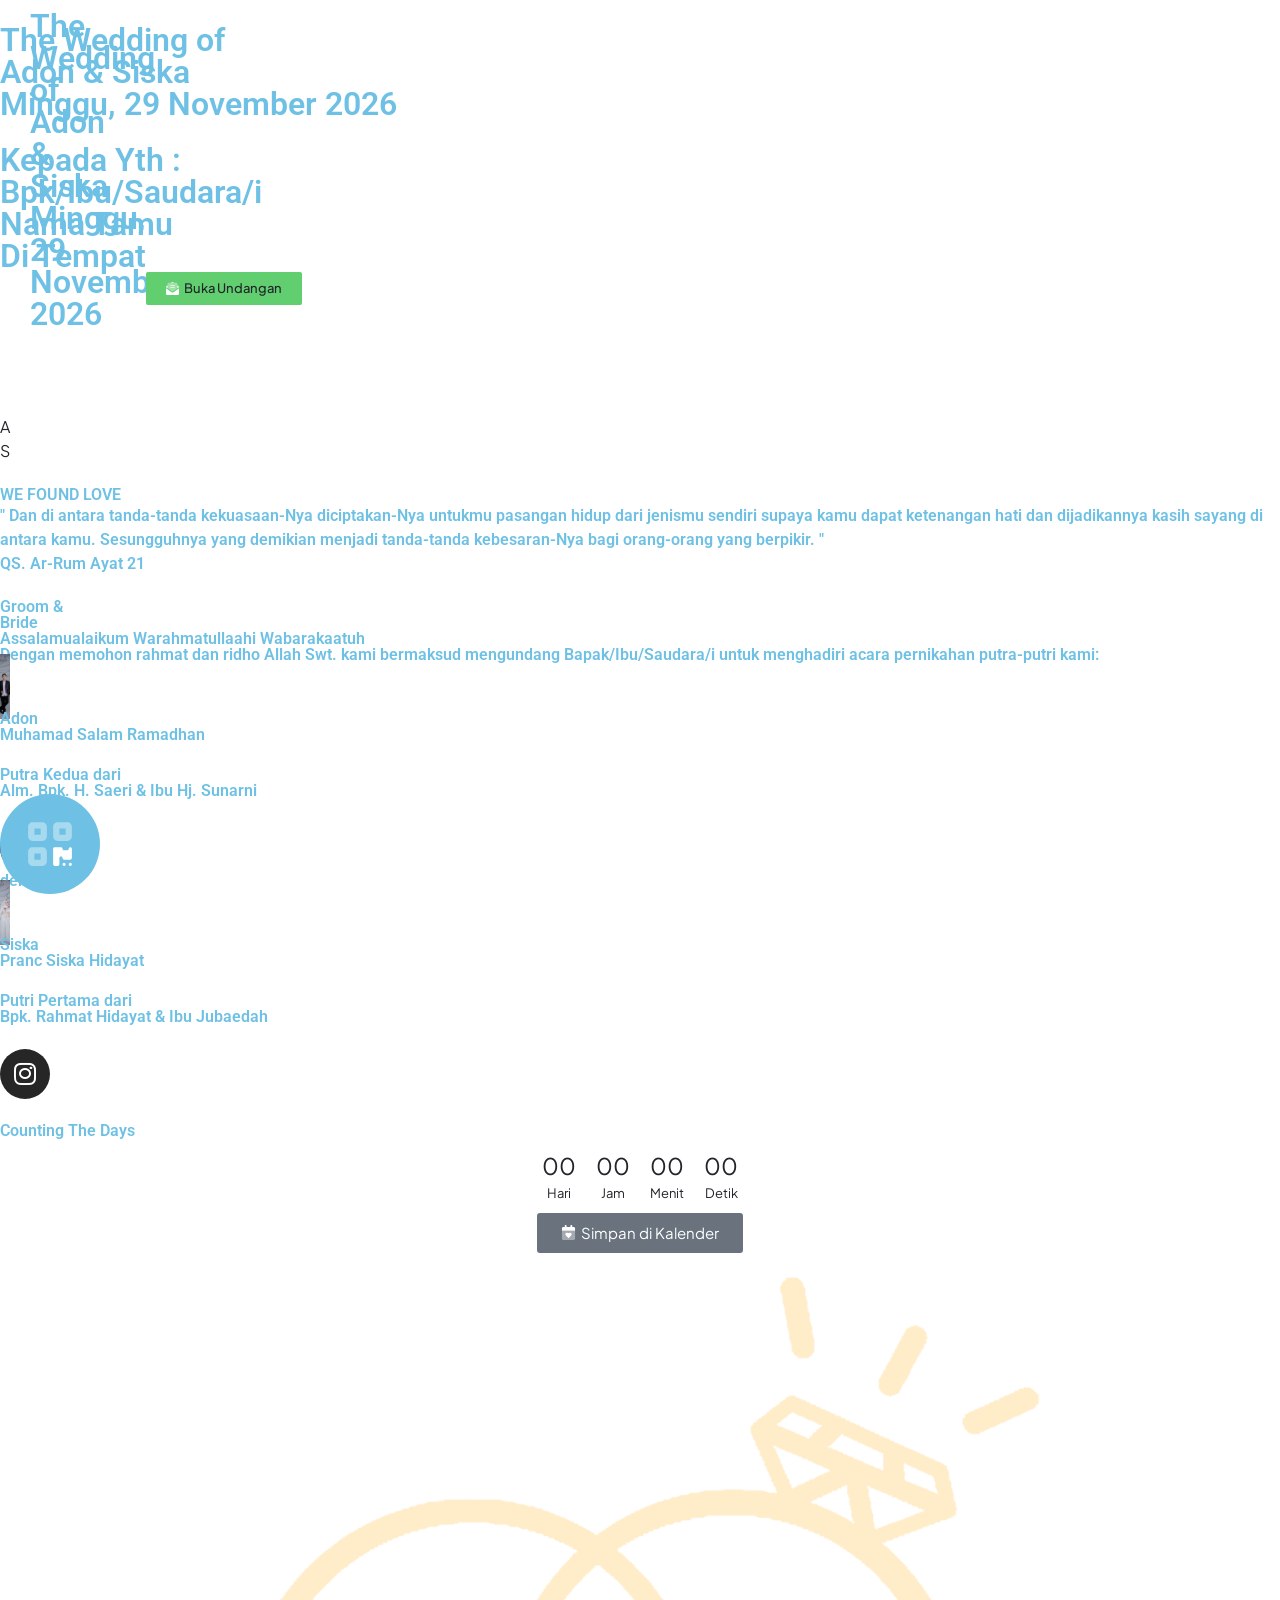
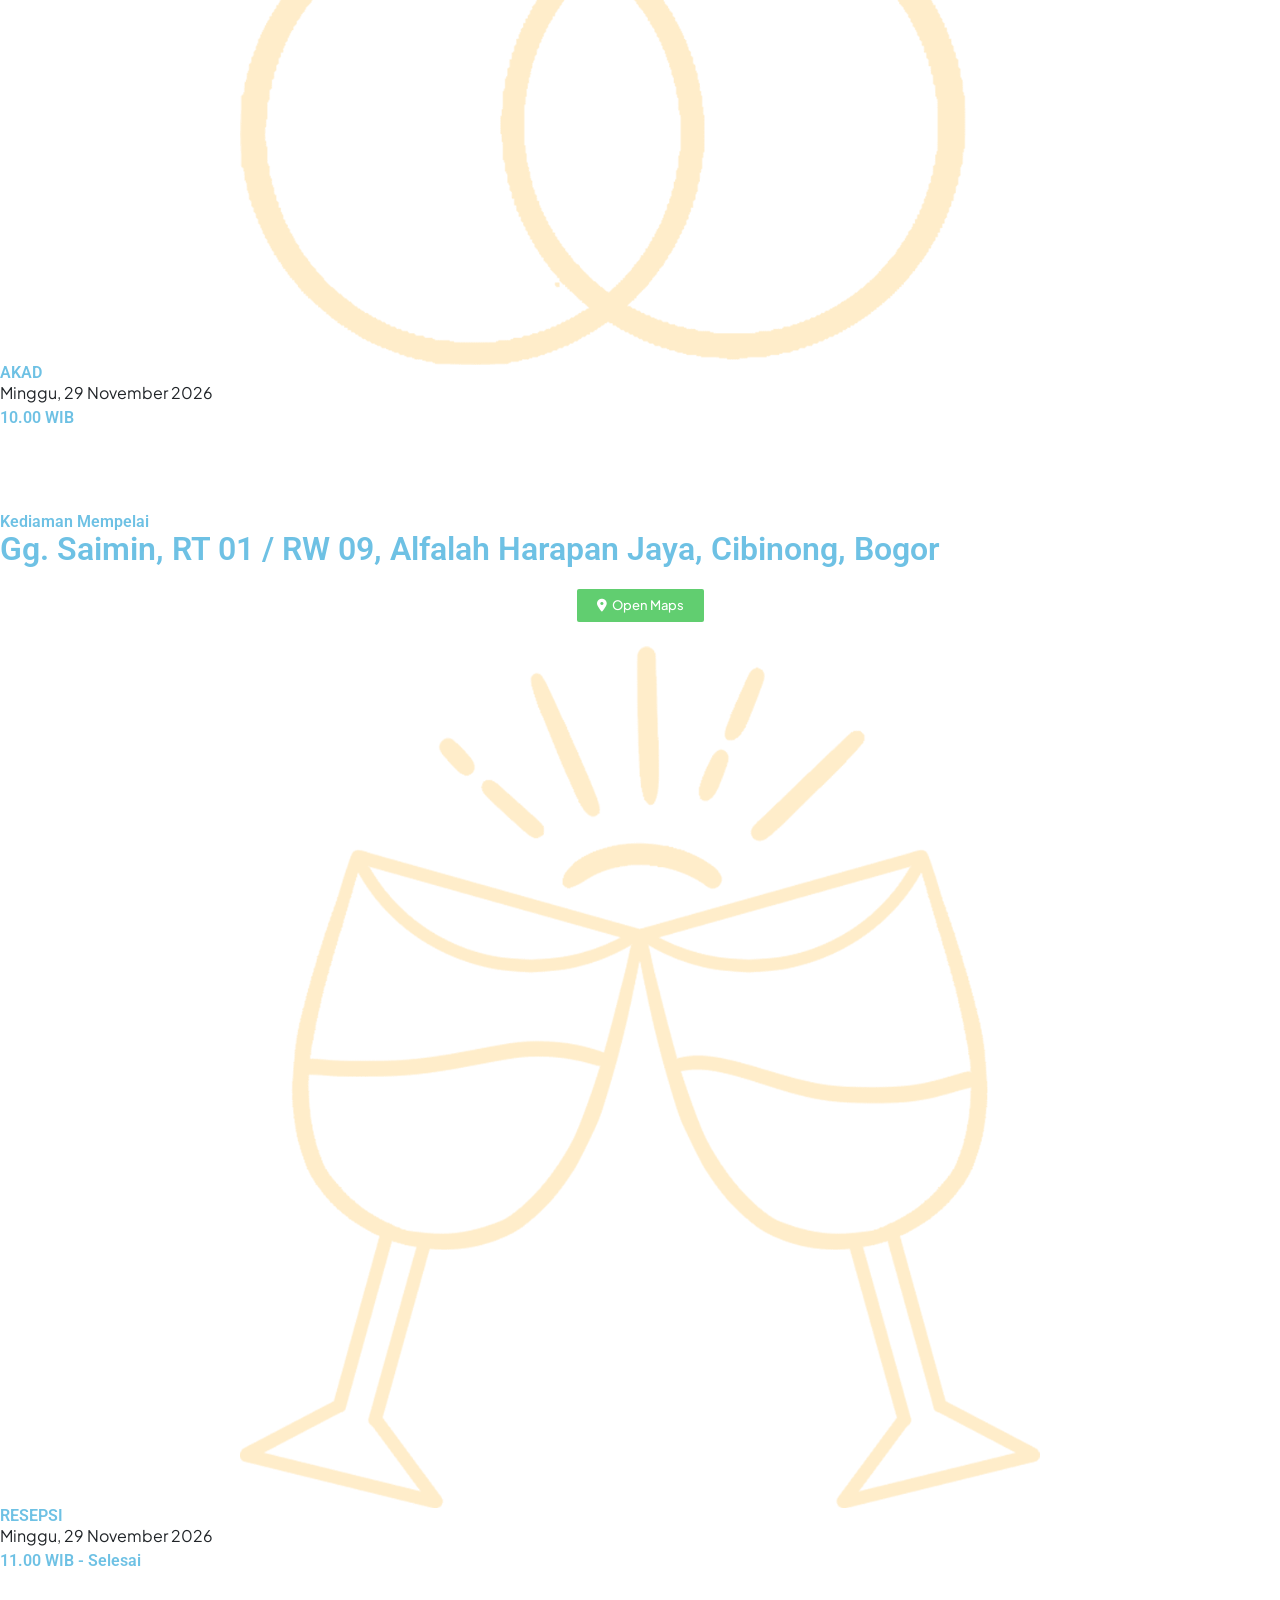
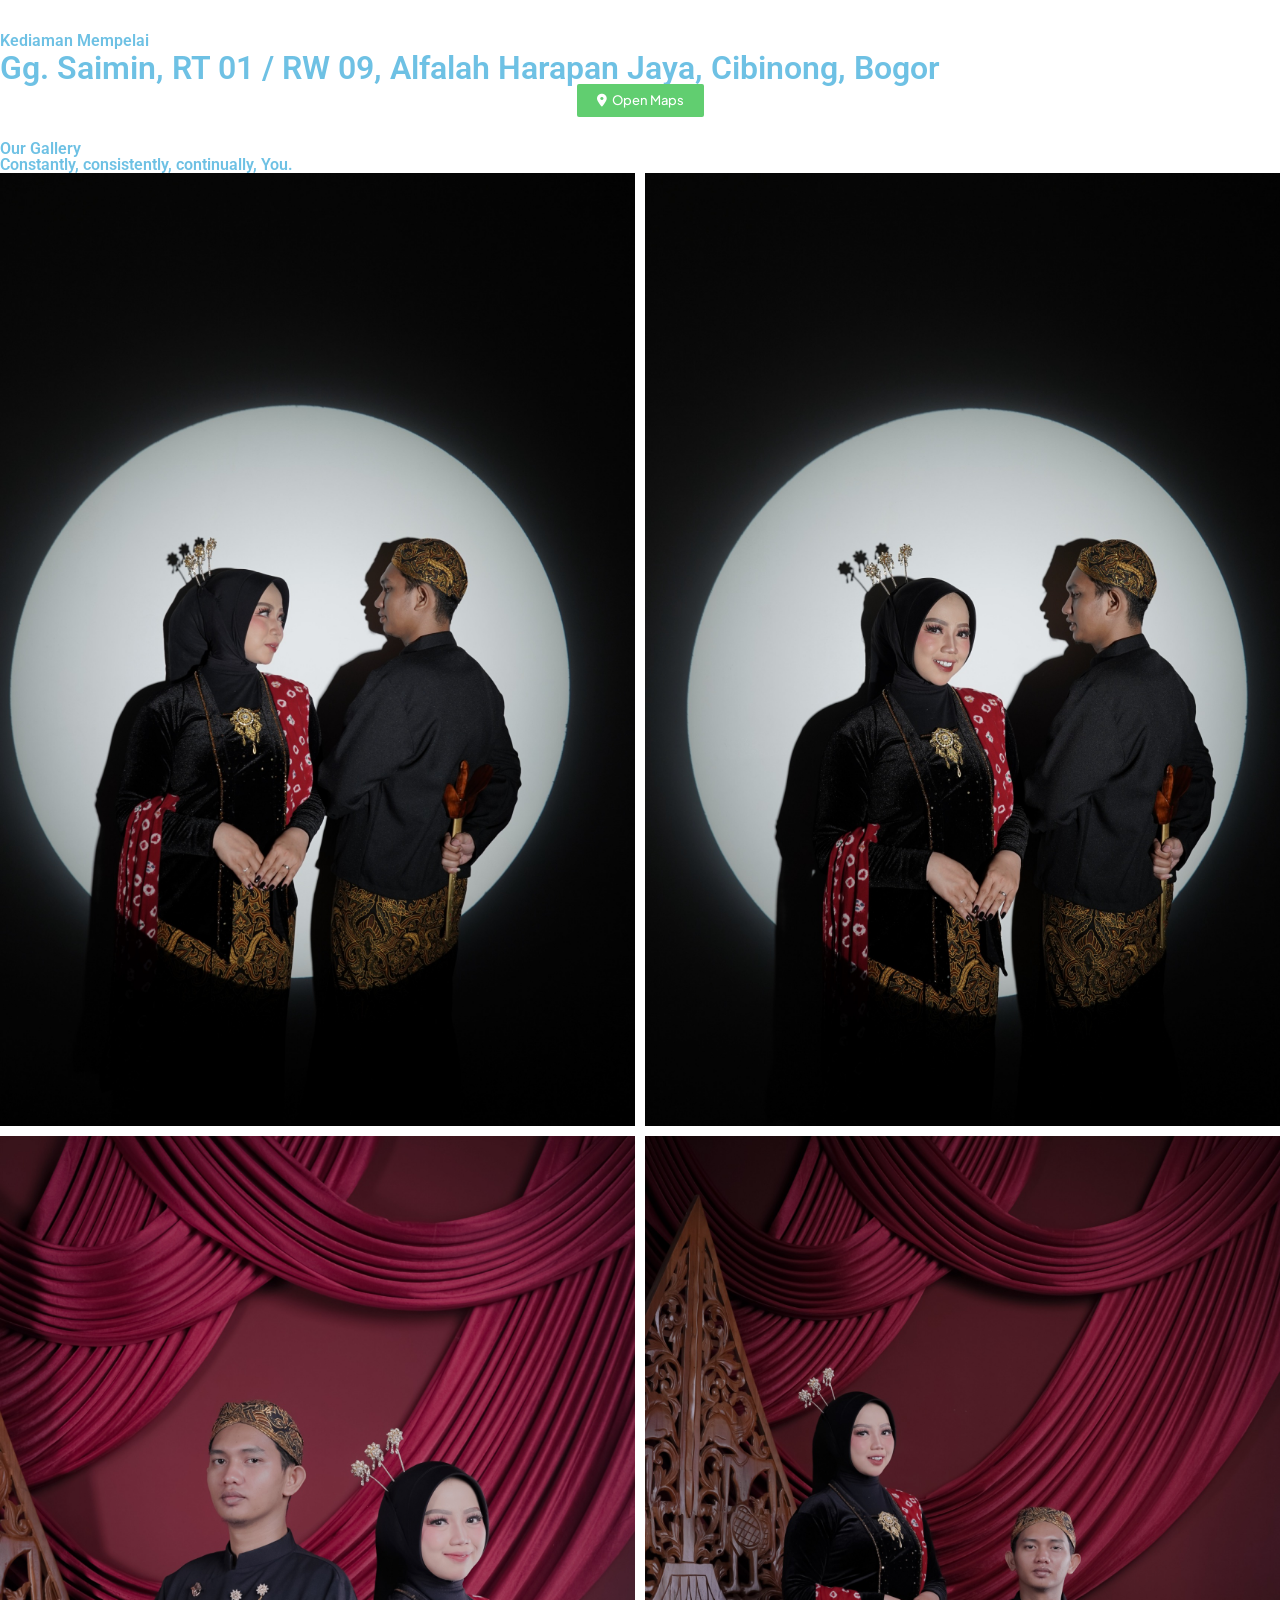
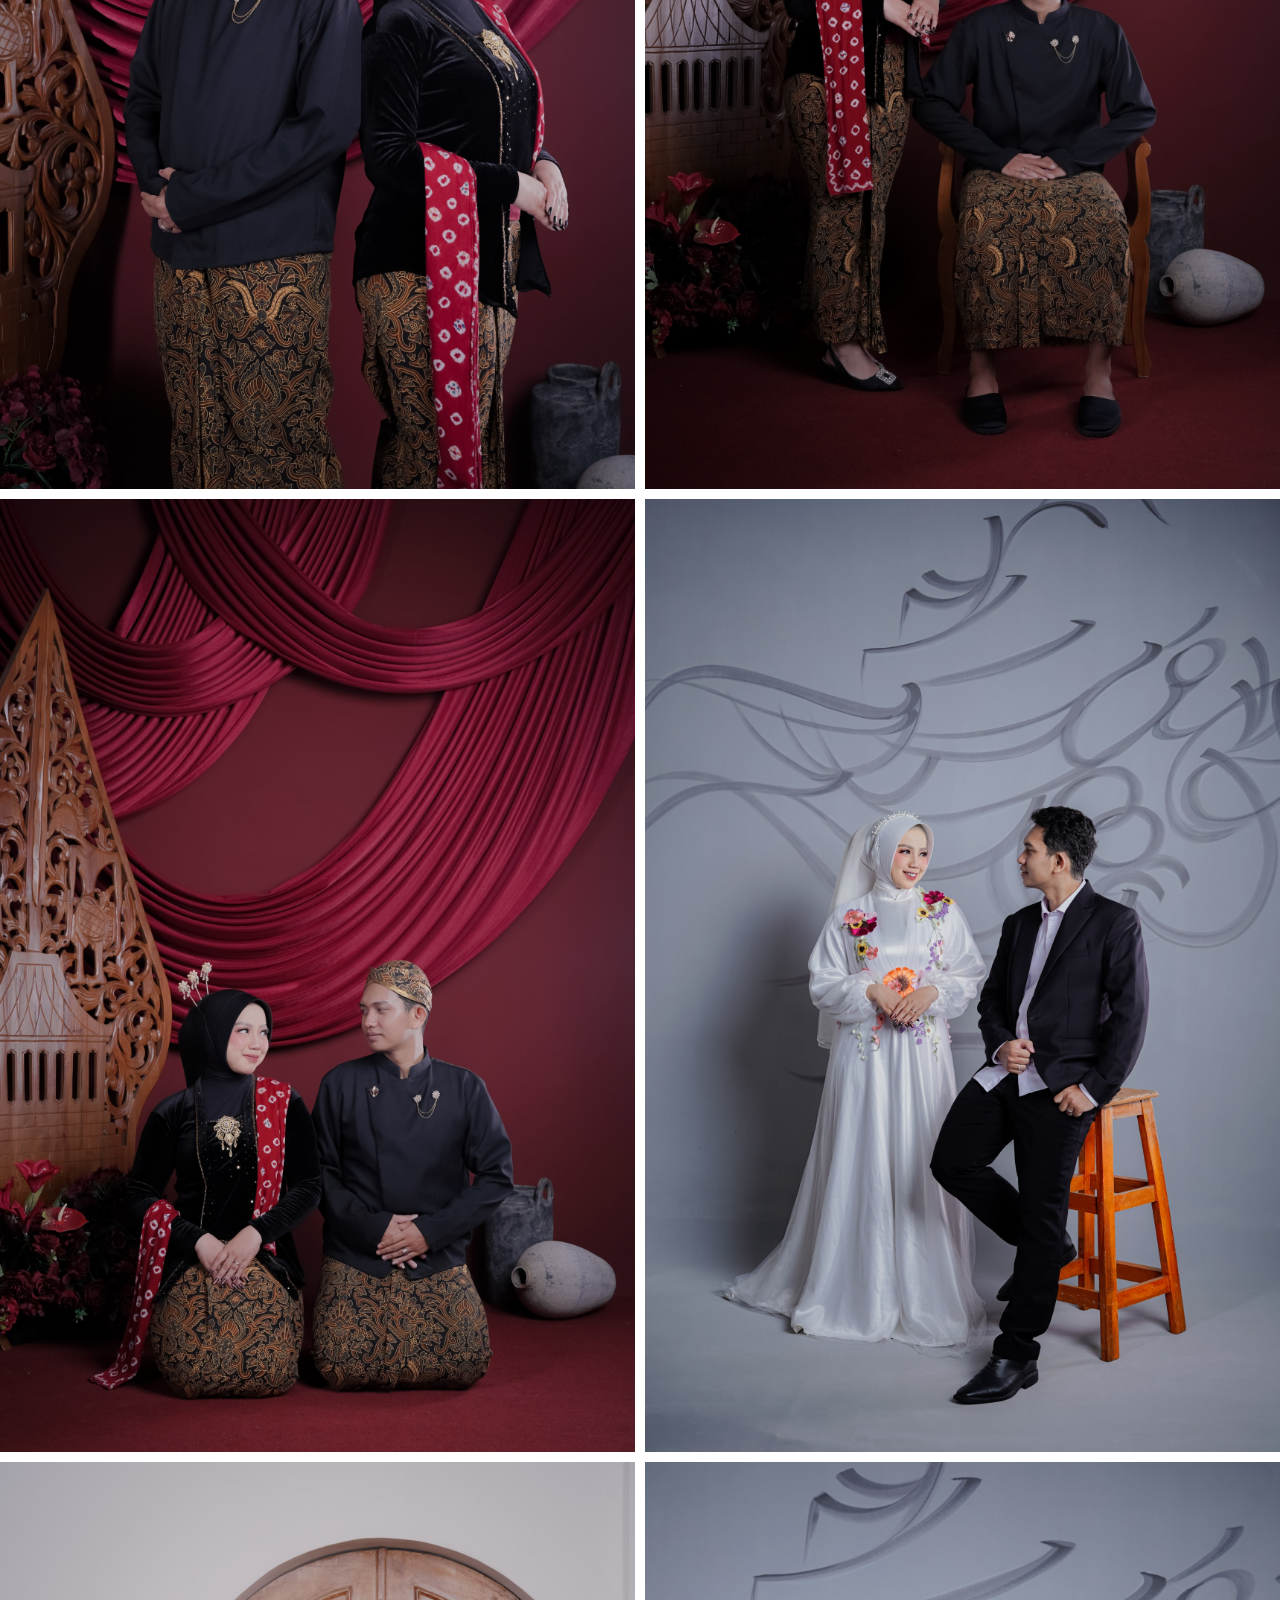
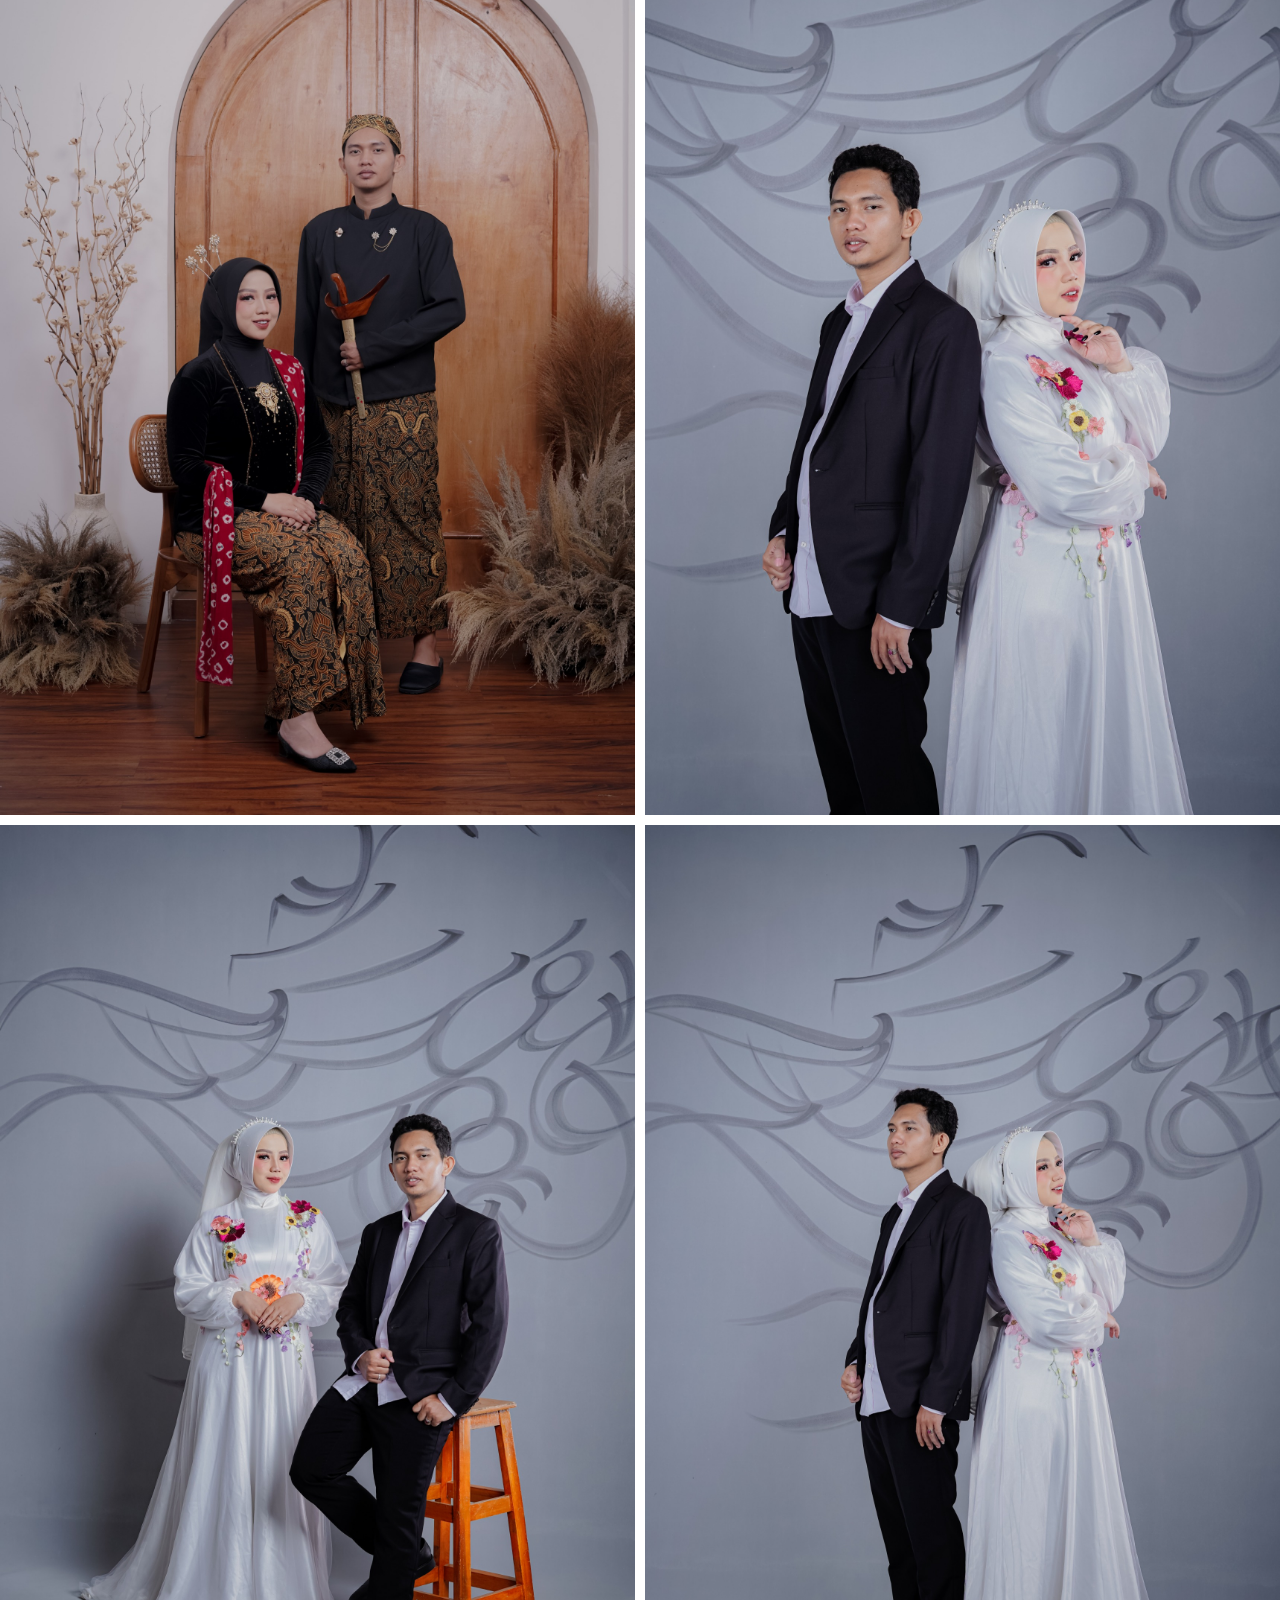
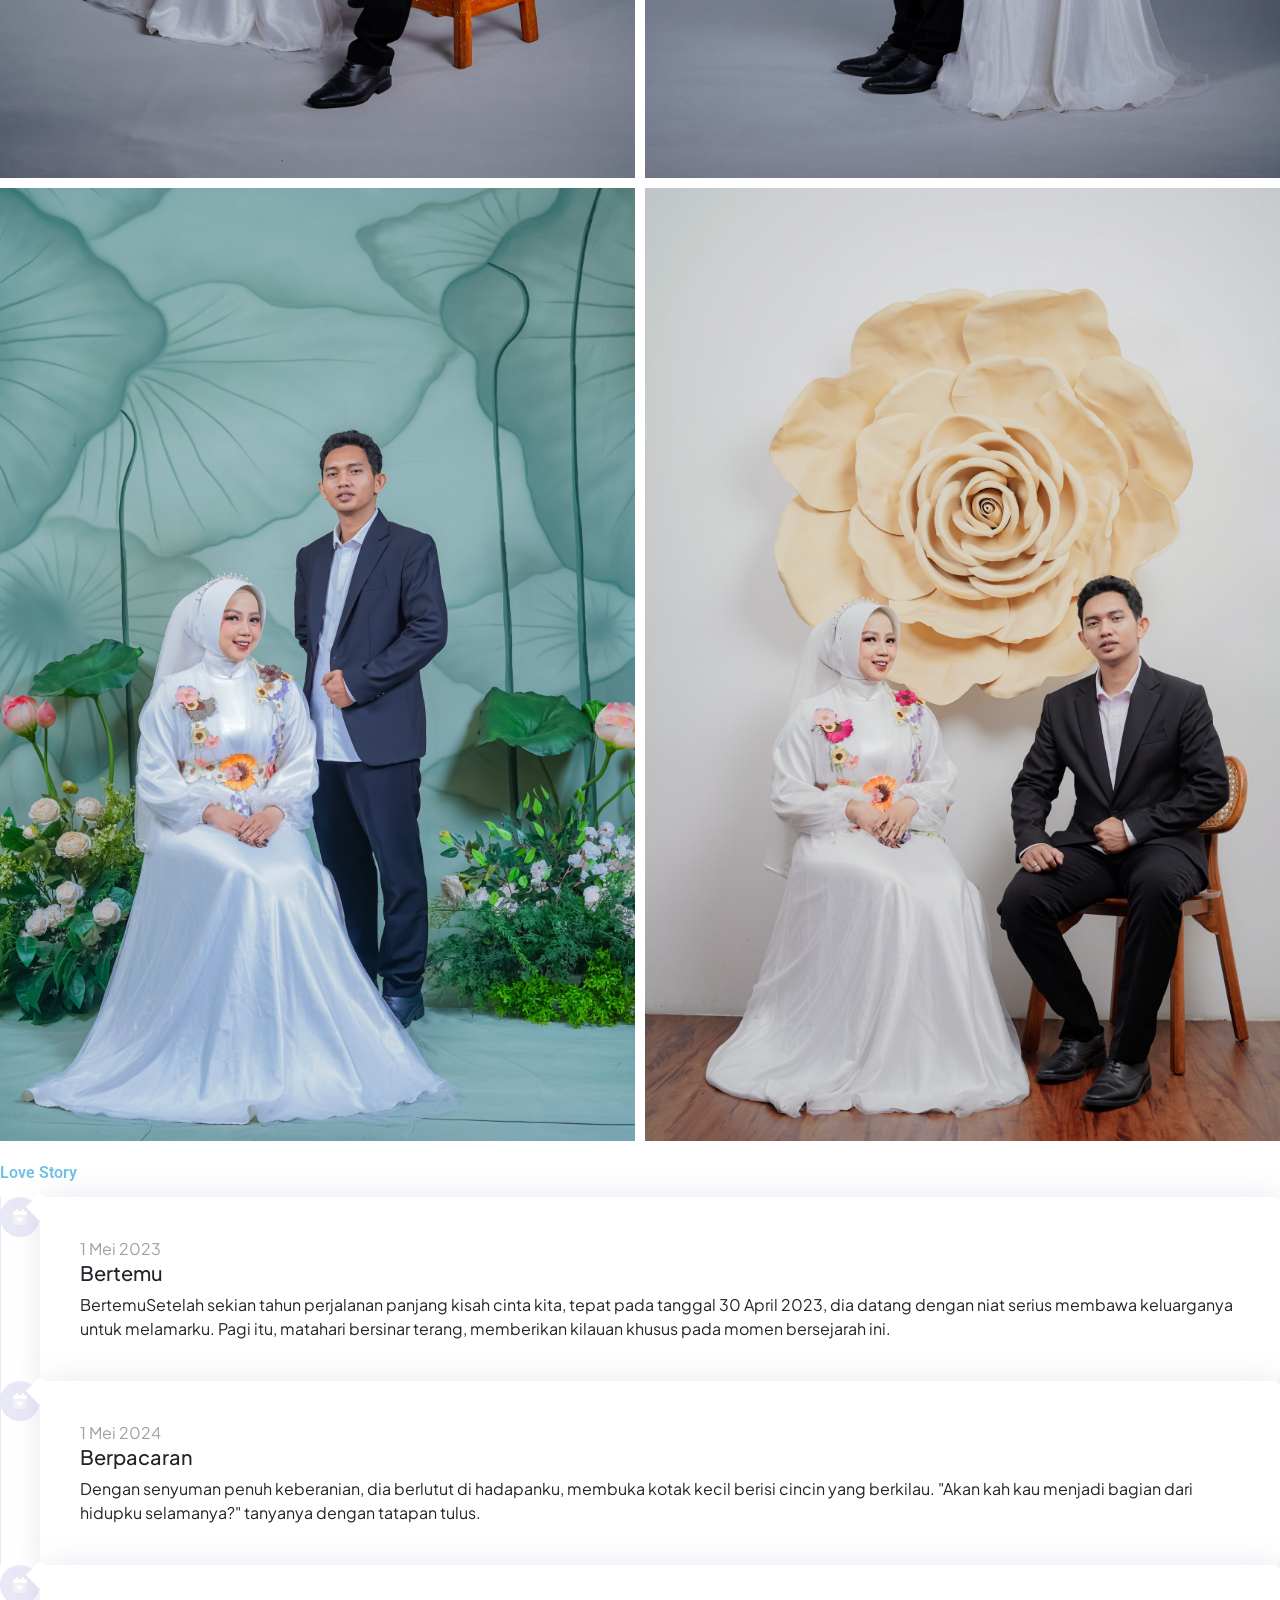
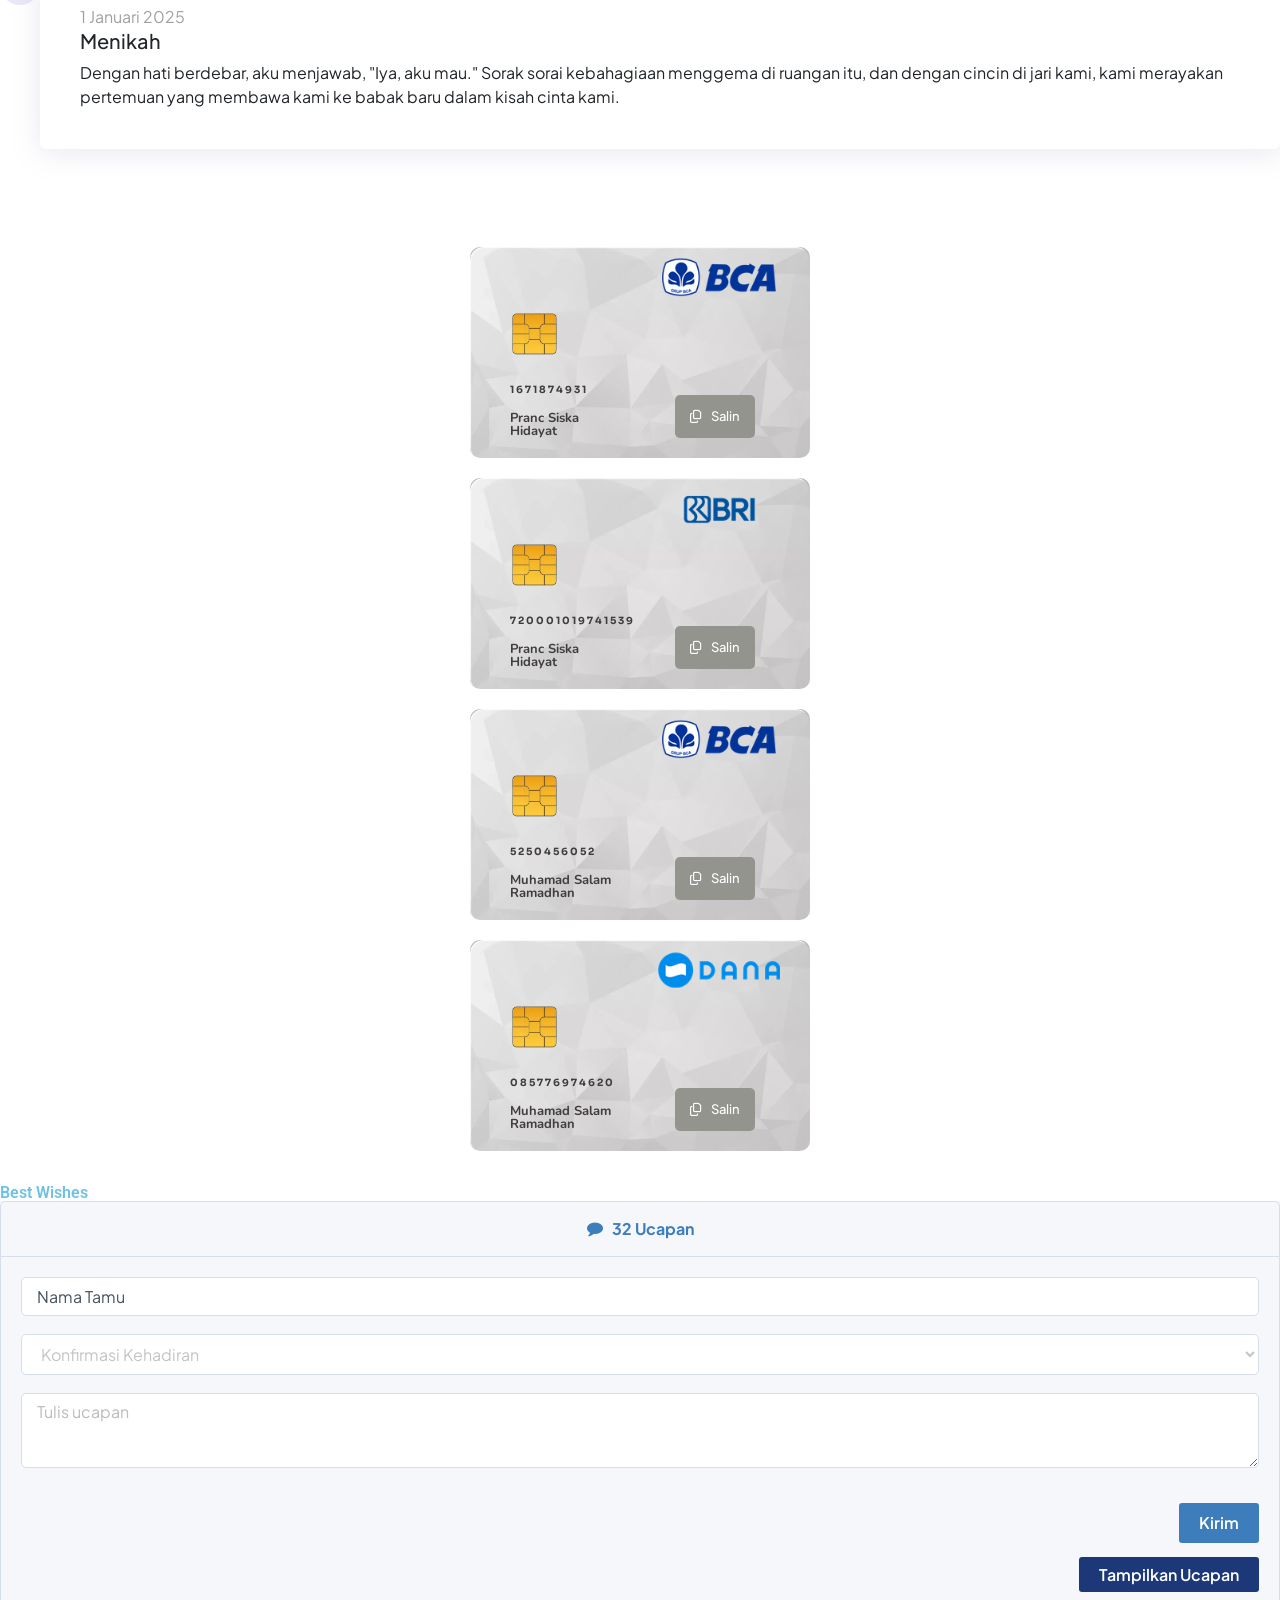
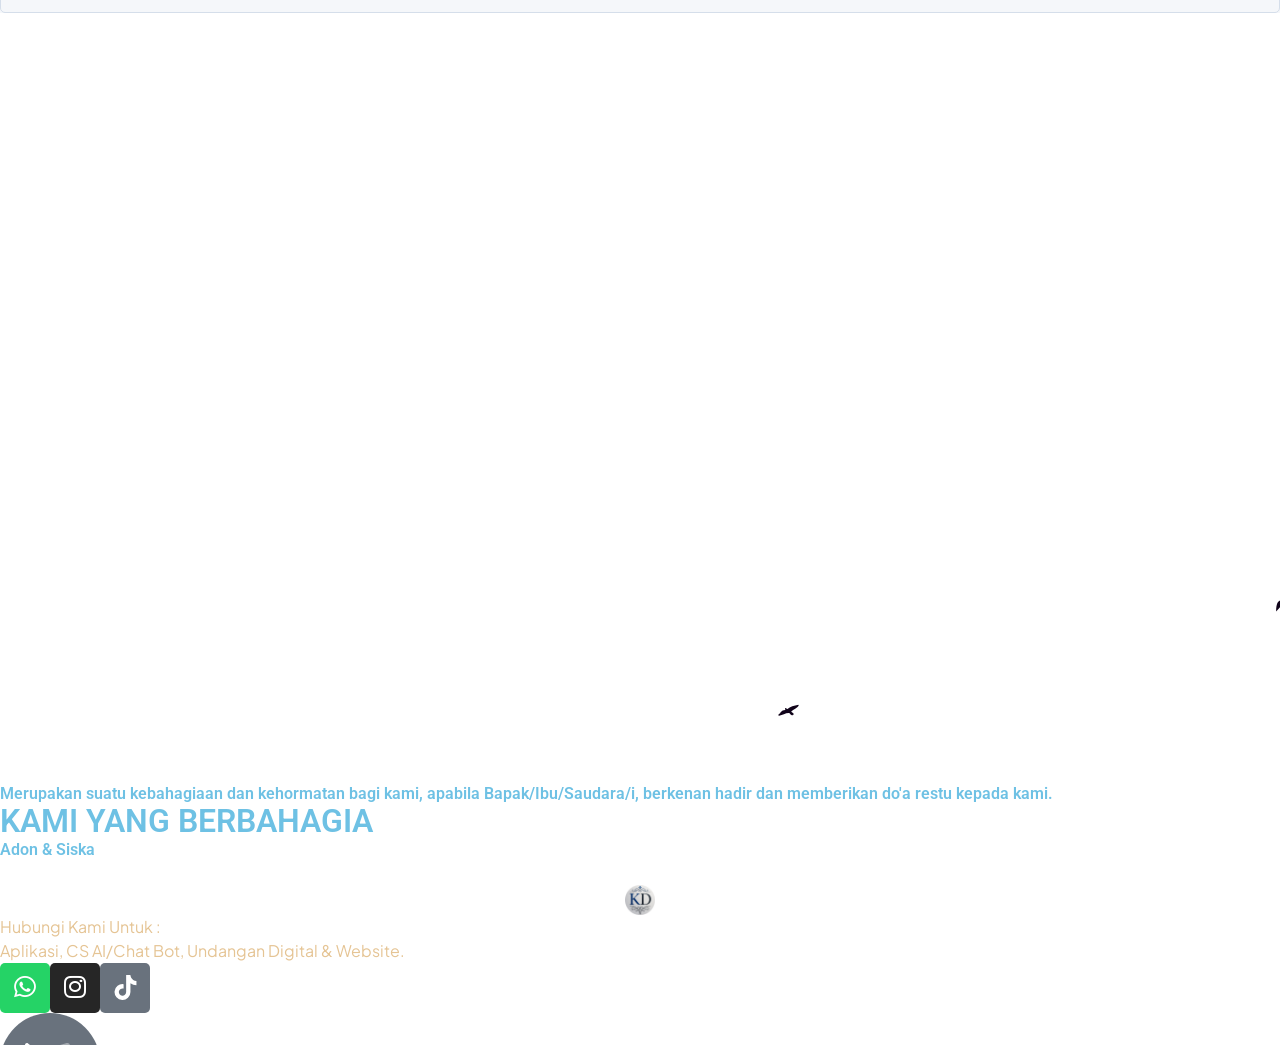
==== index.html @ 12750a4a "perf: haluskan animasi pembuka cover dan tingkatkan ketajaman motion video" ====
<!DOCTYPE html>
<html lang="id" prefix="og: https://ogp.me/ns#">
<head>
	<meta charset="UTF-8">
		<link rel="icon" type="image/x-icon" href="KirimDigi.ico">
<link rel="shortcut icon" href="KirimDigi.ico">

<!-- Optimasi Mesin Pencari oleh Rank Math - https://rankmath.com/ -->
<title>The Wedding Of Adon 🤍 Siska</title>
<meta name="description" content="Hadiri acara pernikahan Adon 🤍 Siska pada hari Minggu, 29 November 2026 Ya!">
<meta name="robots" content="nofollow, noindex">
<meta property="og:locale" content="id_ID">
<meta property="og:type" content="article">
<meta property="og:title" content="The Wedding Of Adon 🤍 Siska">
<meta property="og:description" content="Hadiri acara pernikahan Adon 🤍 Siska pada hari Minggu, 29 November 2026 Ya!">
<meta property="og:url" content="https://kirimdigi.github.io/Adon-Siska/">
<meta property="og:site_name" content="KirimDigi - Digital Wedding Invitation">
<meta property="article:section" content="Undangan Pernikahan">
<meta property="og:updated_time" content="2025-12-04T10:17:00+07:00">
<meta property="og:image" content="https://i.pinimg.com/736x/a1/c7/7c/a1c77c9556b5613bc1171e45d4b8ba69.jpg">
<meta property="og:image:secure_url" content="https://i.pinimg.com/736x/a1/c7/7c/a1c77c9556b5613bc1171e45d4b8ba69.jpg">
<meta property="og:image:width" content="736">
<meta property="og:image:height" content="1104">
<meta property="og:image:alt" content="Adon 🤍 Siska">
<meta property="og:image:type" content="image/jpeg">
<meta property="article:published_time" content="2024-08-21T19:35:51+07:00">
<meta property="article:modified_time" content="2025-12-04T10:17:00+07:00">
<meta name="twitter:card" content="summary_large_image">
<meta name="twitter:title" content="The Wedding Of Adon 🤍 Siska">
<meta name="twitter:description" content="Hadiri acara pernikahan Adon 🤍 Siska pada hari Minggu, 29 November 2026 Ya!">
<meta name="twitter:image" content="https://i.pinimg.com/736x/a1/c7/7c/a1c77c9556b5613bc1171e45d4b8ba69.jpg">
<meta name="twitter:label1" content="Ditulis oleh">
<meta name="twitter:data1" content="KirimDigi">
<meta name="twitter:label2" content="Waktunya membaca">
<meta name="twitter:data2" content="Kurang dari semenit">
<script type="application/ld+json" class="rank-math-schema">{"@context":"https://schema.org","@graph":[{"@type":["Person","Organization"],"@id":"https://kirimdigi.github.io/Adon-Siska/#person","name":"KirimDigi"},{"@type":"WebSite","@id":"https://kirimdigi.github.io/Adon-Siska/#website","url":"https://kirimdigi.github.io/Adon-Siska","name":"KirimDigi","publisher":{"@id":"https://kirimdigi.github.io/Adon-Siska/#person"},"inLanguage":"id"},{"@type":"ImageObject","@id":"wp-content/uploads/jet-form-builder/cedebb6e872f539bef8c3f919874e9d7/2024/08/SAVE-THE-DATE-2.jpg","url":"wp-content/uploads/jet-form-builder/cedebb6e872f539bef8c3f919874e9d7/2024/08/SAVE-THE-DATE-2.jpg","width":"719","height":"1080","inLanguage":"id"},{"@type":"WebPage","@id":"https://kirimdigi.github.io/Adon-Siska/#webpage","url":"https://kirimdigi.github.io/Adon-Siska/","name":"The Wedding Of Adon &amp; Siska","datePublished":"2024-08-21T19:35:51+07:00","dateModified":"2025-12-04T10:17:00+07:00","isPartOf":{"@id":"https://kirimdigi.github.io/Adon-Siska/#website"},"primaryImageOfPage":{"@id":"wp-content/uploads/jet-form-builder/cedebb6e872f539bef8c3f919874e9d7/2024/08/SAVE-THE-DATE-2.jpg"},"inLanguage":"id"},{"@type":"Person","@id":"https://kirimdigi.github.io/Adon-Siska/author/kekondangan/","name":"kekondangan","url":"https://kirimdigi.github.io/Adon-Siska/author/kekondangan/","image":{"@type":"ImageObject","@id":"https://secure.gravatar.com/avatar/060e39ec4af00465f8073937f959c683679de852fa3f70bc7729038ad7bef04e?s=96&amp;d=mm&amp;r=g","url":"https://secure.gravatar.com/avatar/060e39ec4af00465f8073937f959c683679de852fa3f70bc7729038ad7bef04e?s=96&amp;d=mm&amp;r=g","caption":"kekondangan","inLanguage":"id"},"sameAs":[]},{"@type":"BlogPosting","headline":"The Wedding Of Adon &amp; Siska","datePublished":"2024-08-21T19:35:51+07:00","dateModified":"2025-12-04T10:17:00+07:00","articleSection":"Undangan Pernikahan","author":{"@id":"https://kirimdigi.github.io/Adon-Siska/author/kekondangan/","name":"kekondangan"},"publisher":{"@id":"https://kirimdigi.github.io/Adon-Siska/#person"},"description":"Nama Tamu, hadiri acara pernikahan Adon &amp; Siska pada hari Minggu, 29 November 2026 Ya!","name":"The Wedding Of Adon &amp; Siska","@id":"https://kirimdigi.github.io/Adon-Siska/#richSnippet","isPartOf":{"@id":"https://kirimdigi.github.io/Adon-Siska/#webpage"},"image":{"@id":"wp-content/uploads/jet-form-builder/cedebb6e872f539bef8c3f919874e9d7/2024/08/SAVE-THE-DATE-2.jpg"},"inLanguage":"id","mainEntityOfPage":{"@id":"https://kirimdigi.github.io/Adon-Siska/#webpage"}}]}</script>
<!-- /Plugin WordPress Rank Math SEO -->

<link rel="preload" as="video" type="video/mp4" href="wp-content/uploads/2024/08/FRAGRANCE-BURGUNDY_2.mp4">
<link rel='dns-prefetch' href='//fonts.googleapis.com'>
<link rel='dns-prefetch' href='//unpkg.com'>
<link rel="alternate" title="oEmbed (JSON)" type="application/json+oembed" href="wp-json/oembed/1.0/embed?url=https%3A%2F%2Fkirimdigi.github.io%2FAdon-Siska%2F">
<link rel="alternate" title="oEmbed (XML)" type="text/xml+oembed" href="wp-json/oembed/1.0/embed-1?url=https%3A%2F%2Fkirimdigi.github.io%2FAdon-Siska%2F&#038;format=xml">
<style id="wp-img-auto-sizes-contain-inline-css">
img:is([sizes=auto i],[sizes^="auto," i]){contain-intrinsic-size:3000px 1500px}
/*# sourceURL=wp-img-auto-sizes-contain-inline-css */
</style>
<style id="wp-emoji-styles-inline-css">

	img.wp-smiley, img.emoji {
		display: inline !important;
		border: none !important;
		box-shadow: none !important;
		height: 1em !important;
		width: 1em !important;
		margin: 0 0.07em !important;
		vertical-align: -0.1em !important;
		background: none !important;
		padding: 0 !important;
	}
/*# sourceURL=wp-emoji-styles-inline-css */
</style>
<style id="wp-block-styles-placeholder-inline-css">
:root { --wp-internal-comment: "Placeholder for wp_hoist_late_printed_styles() to replace with the block styles printed at wp_footer." }
/*# sourceURL=wp-block-styles-placeholder-inline-css */
</style>
<link rel='stylesheet' id='jet-engine-frontend-css' href='wp-content/plugins/jet-engine/assets/css/frontend.css?ver=3.8.15.4' media='all'>
<style id="wp-global-styles-placeholder-inline-css">
:root { --wp-internal-comment: "Placeholder for wp_hoist_late_printed_styles() to replace with the global-styles printed at wp_footer." }
/*# sourceURL=wp-global-styles-placeholder-inline-css */
</style>
<link rel='stylesheet' id='wds-elementor-css' href='wp-content/plugins/weddingsaas-pro/assets/css/wds-elementor.css?ver=2.10.5' media='all'>
<link rel='stylesheet' id='saic_style-css' href='wp-content/plugins/weddingsaas-pro/assets/plugins/custom/commentpress/saic_style.css?ver=2.10.5' media='screen'>
<link rel='stylesheet' id='hello-elementor-css' href='wp-content/themes/hello-elementor/assets/css/reset.css?ver=3.4.9' media='all'>
<link rel='stylesheet' id='hello-elementor-theme-style-css' href='wp-content/themes/hello-elementor/assets/css/theme.css?ver=3.4.9' media='all'>
<link rel='stylesheet' id='hello-elementor-header-footer-css' href='wp-content/themes/hello-elementor/assets/css/header-footer.css?ver=3.4.9' media='all'>
<link rel='stylesheet' id='elementor-frontend-css' href='wp-content/plugins/elementor/assets/css/frontend.min.css?ver=4.3.2' media='all'>
<style id="elementor-frontend-inline-css">
@-webkit-keyframes ha_fadeIn{0%{opacity:0}to{opacity:1}}@keyframes ha_fadeIn{0%{opacity:0}to{opacity:1}}@-webkit-keyframes ha_zoomIn{0%{opacity:0;-webkit-transform:scale3d(.3,.3,.3);transform:scale3d(.3,.3,.3)}50%{opacity:1}}@keyframes ha_zoomIn{0%{opacity:0;-webkit-transform:scale3d(.3,.3,.3);transform:scale3d(.3,.3,.3)}50%{opacity:1}}@-webkit-keyframes ha_rollIn{0%{opacity:0;-webkit-transform:translate3d(-100%,0,0) rotate3d(0,0,1,-120deg);transform:translate3d(-100%,0,0) rotate3d(0,0,1,-120deg)}to{opacity:1}}@keyframes ha_rollIn{0%{opacity:0;-webkit-transform:translate3d(-100%,0,0) rotate3d(0,0,1,-120deg);transform:translate3d(-100%,0,0) rotate3d(0,0,1,-120deg)}to{opacity:1}}@-webkit-keyframes ha_bounce{0%,20%,53%,to{-webkit-animation-timing-function:cubic-bezier(.215,.61,.355,1);animation-timing-function:cubic-bezier(.215,.61,.355,1)}40%,43%{-webkit-transform:translate3d(0,-30px,0) scaleY(1.1);transform:translate3d(0,-30px,0) scaleY(1.1);-webkit-animation-timing-function:cubic-bezier(.755,.05,.855,.06);animation-timing-function:cubic-bezier(.755,.05,.855,.06)}70%{-webkit-transform:translate3d(0,-15px,0) scaleY(1.05);transform:translate3d(0,-15px,0) scaleY(1.05);-webkit-animation-timing-function:cubic-bezier(.755,.05,.855,.06);animation-timing-function:cubic-bezier(.755,.05,.855,.06)}80%{-webkit-transition-timing-function:cubic-bezier(.215,.61,.355,1);transition-timing-function:cubic-bezier(.215,.61,.355,1);-webkit-transform:translate3d(0,0,0) scaleY(.95);transform:translate3d(0,0,0) scaleY(.95)}90%{-webkit-transform:translate3d(0,-4px,0) scaleY(1.02);transform:translate3d(0,-4px,0) scaleY(1.02)}}@keyframes ha_bounce{0%,20%,53%,to{-webkit-animation-timing-function:cubic-bezier(.215,.61,.355,1);animation-timing-function:cubic-bezier(.215,.61,.355,1)}40%,43%{-webkit-transform:translate3d(0,-30px,0) scaleY(1.1);transform:translate3d(0,-30px,0) scaleY(1.1);-webkit-animation-timing-function:cubic-bezier(.755,.05,.855,.06);animation-timing-function:cubic-bezier(.755,.05,.855,.06)}70%{-webkit-transform:translate3d(0,-15px,0) scaleY(1.05);transform:translate3d(0,-15px,0) scaleY(1.05);-webkit-animation-timing-function:cubic-bezier(.755,.05,.855,.06);animation-timing-function:cubic-bezier(.755,.05,.855,.06)}80%{-webkit-transition-timing-function:cubic-bezier(.215,.61,.355,1);transition-timing-function:cubic-bezier(.215,.61,.355,1);-webkit-transform:translate3d(0,0,0) scaleY(.95);transform:translate3d(0,0,0) scaleY(.95)}90%{-webkit-transform:translate3d(0,-4px,0) scaleY(1.02);transform:translate3d(0,-4px,0) scaleY(1.02)}}@-webkit-keyframes ha_bounceIn{0%,20%,40%,60%,80%,to{-webkit-animation-timing-function:cubic-bezier(.215,.61,.355,1);animation-timing-function:cubic-bezier(.215,.61,.355,1)}0%{opacity:0;-webkit-transform:scale3d(.3,.3,.3);transform:scale3d(.3,.3,.3)}20%{-webkit-transform:scale3d(1.1,1.1,1.1);transform:scale3d(1.1,1.1,1.1)}40%{-webkit-transform:scale3d(.9,.9,.9);transform:scale3d(.9,.9,.9)}60%{opacity:1;-webkit-transform:scale3d(1.03,1.03,1.03);transform:scale3d(1.03,1.03,1.03)}80%{-webkit-transform:scale3d(.97,.97,.97);transform:scale3d(.97,.97,.97)}to{opacity:1}}@keyframes ha_bounceIn{0%,20%,40%,60%,80%,to{-webkit-animation-timing-function:cubic-bezier(.215,.61,.355,1);animation-timing-function:cubic-bezier(.215,.61,.355,1)}0%{opacity:0;-webkit-transform:scale3d(.3,.3,.3);transform:scale3d(.3,.3,.3)}20%{-webkit-transform:scale3d(1.1,1.1,1.1);transform:scale3d(1.1,1.1,1.1)}40%{-webkit-transform:scale3d(.9,.9,.9);transform:scale3d(.9,.9,.9)}60%{opacity:1;-webkit-transform:scale3d(1.03,1.03,1.03);transform:scale3d(1.03,1.03,1.03)}80%{-webkit-transform:scale3d(.97,.97,.97);transform:scale3d(.97,.97,.97)}to{opacity:1}}@-webkit-keyframes ha_flipInX{0%{opacity:0;-webkit-transform:perspective(400px) rotate3d(1,0,0,90deg);transform:perspective(400px) rotate3d(1,0,0,90deg);-webkit-animation-timing-function:ease-in;animation-timing-function:ease-in}40%{-webkit-transform:perspective(400px) rotate3d(1,0,0,-20deg);transform:perspective(400px) rotate3d(1,0,0,-20deg);-webkit-animation-timing-function:ease-in;animation-timing-function:ease-in}60%{opacity:1;-webkit-transform:perspective(400px) rotate3d(1,0,0,10deg);transform:perspective(400px) rotate3d(1,0,0,10deg)}80%{-webkit-transform:perspective(400px) rotate3d(1,0,0,-5deg);transform:perspective(400px) rotate3d(1,0,0,-5deg)}}@keyframes ha_flipInX{0%{opacity:0;-webkit-transform:perspective(400px) rotate3d(1,0,0,90deg);transform:perspective(400px) rotate3d(1,0,0,90deg);-webkit-animation-timing-function:ease-in;animation-timing-function:ease-in}40%{-webkit-transform:perspective(400px) rotate3d(1,0,0,-20deg);transform:perspective(400px) rotate3d(1,0,0,-20deg);-webkit-animation-timing-function:ease-in;animation-timing-function:ease-in}60%{opacity:1;-webkit-transform:perspective(400px) rotate3d(1,0,0,10deg);transform:perspective(400px) rotate3d(1,0,0,10deg)}80%{-webkit-transform:perspective(400px) rotate3d(1,0,0,-5deg);transform:perspective(400px) rotate3d(1,0,0,-5deg)}}@-webkit-keyframes ha_flipInY{0%{opacity:0;-webkit-transform:perspective(400px) rotate3d(0,1,0,90deg);transform:perspective(400px) rotate3d(0,1,0,90deg);-webkit-animation-timing-function:ease-in;animation-timing-function:ease-in}40%{-webkit-transform:perspective(400px) rotate3d(0,1,0,-20deg);transform:perspective(400px) rotate3d(0,1,0,-20deg);-webkit-animation-timing-function:ease-in;animation-timing-function:ease-in}60%{opacity:1;-webkit-transform:perspective(400px) rotate3d(0,1,0,10deg);transform:perspective(400px) rotate3d(0,1,0,10deg)}80%{-webkit-transform:perspective(400px) rotate3d(0,1,0,-5deg);transform:perspective(400px) rotate3d(0,1,0,-5deg)}}@keyframes ha_flipInY{0%{opacity:0;-webkit-transform:perspective(400px) rotate3d(0,1,0,90deg);transform:perspective(400px) rotate3d(0,1,0,90deg);-webkit-animation-timing-function:ease-in;animation-timing-function:ease-in}40%{-webkit-transform:perspective(400px) rotate3d(0,1,0,-20deg);transform:perspective(400px) rotate3d(0,1,0,-20deg);-webkit-animation-timing-function:ease-in;animation-timing-function:ease-in}60%{opacity:1;-webkit-transform:perspective(400px) rotate3d(0,1,0,10deg);transform:perspective(400px) rotate3d(0,1,0,10deg)}80%{-webkit-transform:perspective(400px) rotate3d(0,1,0,-5deg);transform:perspective(400px) rotate3d(0,1,0,-5deg)}}@-webkit-keyframes ha_swing{20%{-webkit-transform:rotate3d(0,0,1,15deg);transform:rotate3d(0,0,1,15deg)}40%{-webkit-transform:rotate3d(0,0,1,-10deg);transform:rotate3d(0,0,1,-10deg)}60%{-webkit-transform:rotate3d(0,0,1,5deg);transform:rotate3d(0,0,1,5deg)}80%{-webkit-transform:rotate3d(0,0,1,-5deg);transform:rotate3d(0,0,1,-5deg)}}@keyframes ha_swing{20%{-webkit-transform:rotate3d(0,0,1,15deg);transform:rotate3d(0,0,1,15deg)}40%{-webkit-transform:rotate3d(0,0,1,-10deg);transform:rotate3d(0,0,1,-10deg)}60%{-webkit-transform:rotate3d(0,0,1,5deg);transform:rotate3d(0,0,1,5deg)}80%{-webkit-transform:rotate3d(0,0,1,-5deg);transform:rotate3d(0,0,1,-5deg)}}@-webkit-keyframes ha_slideInDown{0%{visibility:visible;-webkit-transform:translate3d(0,-100%,0);transform:translate3d(0,-100%,0)}}@keyframes ha_slideInDown{0%{visibility:visible;-webkit-transform:translate3d(0,-100%,0);transform:translate3d(0,-100%,0)}}@-webkit-keyframes ha_slideInUp{0%{visibility:visible;-webkit-transform:translate3d(0,100%,0);transform:translate3d(0,100%,0)}}@keyframes ha_slideInUp{0%{visibility:visible;-webkit-transform:translate3d(0,100%,0);transform:translate3d(0,100%,0)}}@-webkit-keyframes ha_slideInLeft{0%{visibility:visible;-webkit-transform:translate3d(-100%,0,0);transform:translate3d(-100%,0,0)}}@keyframes ha_slideInLeft{0%{visibility:visible;-webkit-transform:translate3d(-100%,0,0);transform:translate3d(-100%,0,0)}}@-webkit-keyframes ha_slideInRight{0%{visibility:visible;-webkit-transform:translate3d(100%,0,0);transform:translate3d(100%,0,0)}}@keyframes ha_slideInRight{0%{visibility:visible;-webkit-transform:translate3d(100%,0,0);transform:translate3d(100%,0,0)}}.ha_fadeIn{-webkit-animation-name:ha_fadeIn;animation-name:ha_fadeIn}.ha_zoomIn{-webkit-animation-name:ha_zoomIn;animation-name:ha_zoomIn}.ha_rollIn{-webkit-animation-name:ha_rollIn;animation-name:ha_rollIn}.ha_bounce{-webkit-transform-origin:center bottom;-ms-transform-origin:center bottom;transform-origin:center bottom;-webkit-animation-name:ha_bounce;animation-name:ha_bounce}.ha_bounceIn{-webkit-animation-name:ha_bounceIn;animation-name:ha_bounceIn;-webkit-animation-duration:.75s;-webkit-animation-duration:calc(var(--animate-duration)*.75);animation-duration:.75s;animation-duration:calc(var(--animate-duration)*.75)}.ha_flipInX,.ha_flipInY{-webkit-animation-name:ha_flipInX;animation-name:ha_flipInX;-webkit-backface-visibility:visible!important;backface-visibility:visible!important}.ha_flipInY{-webkit-animation-name:ha_flipInY;animation-name:ha_flipInY}.ha_swing{-webkit-transform-origin:top center;-ms-transform-origin:top center;transform-origin:top center;-webkit-animation-name:ha_swing;animation-name:ha_swing}.ha_slideInDown{-webkit-animation-name:ha_slideInDown;animation-name:ha_slideInDown}.ha_slideInUp{-webkit-animation-name:ha_slideInUp;animation-name:ha_slideInUp}.ha_slideInLeft{-webkit-animation-name:ha_slideInLeft;animation-name:ha_slideInLeft}.ha_slideInRight{-webkit-animation-name:ha_slideInRight;animation-name:ha_slideInRight}.ha-css-transform-yes{-webkit-transition-duration:var(--ha-tfx-transition-duration, .2s);transition-duration:var(--ha-tfx-transition-duration, .2s);-webkit-transition-property:-webkit-transform;transition-property:transform;transition-property:transform,-webkit-transform;-webkit-transform:translate(var(--ha-tfx-translate-x, 0),var(--ha-tfx-translate-y, 0)) scale(var(--ha-tfx-scale-x, 1),var(--ha-tfx-scale-y, 1)) skew(var(--ha-tfx-skew-x, 0),var(--ha-tfx-skew-y, 0)) rotateX(var(--ha-tfx-rotate-x, 0)) rotateY(var(--ha-tfx-rotate-y, 0)) rotateZ(var(--ha-tfx-rotate-z, 0));transform:translate(var(--ha-tfx-translate-x, 0),var(--ha-tfx-translate-y, 0)) scale(var(--ha-tfx-scale-x, 1),var(--ha-tfx-scale-y, 1)) skew(var(--ha-tfx-skew-x, 0),var(--ha-tfx-skew-y, 0)) rotateX(var(--ha-tfx-rotate-x, 0)) rotateY(var(--ha-tfx-rotate-y, 0)) rotateZ(var(--ha-tfx-rotate-z, 0))}.ha-css-transform-yes:hover{-webkit-transform:translate(var(--ha-tfx-translate-x-hover, var(--ha-tfx-translate-x, 0)),var(--ha-tfx-translate-y-hover, var(--ha-tfx-translate-y, 0))) scale(var(--ha-tfx-scale-x-hover, var(--ha-tfx-scale-x, 1)),var(--ha-tfx-scale-y-hover, var(--ha-tfx-scale-y, 1))) skew(var(--ha-tfx-skew-x-hover, var(--ha-tfx-skew-x, 0)),var(--ha-tfx-skew-y-hover, var(--ha-tfx-skew-y, 0))) rotateX(var(--ha-tfx-rotate-x-hover, var(--ha-tfx-rotate-x, 0))) rotateY(var(--ha-tfx-rotate-y-hover, var(--ha-tfx-rotate-y, 0))) rotateZ(var(--ha-tfx-rotate-z-hover, var(--ha-tfx-rotate-z, 0)));transform:translate(var(--ha-tfx-translate-x-hover, var(--ha-tfx-translate-x, 0)),var(--ha-tfx-translate-y-hover, var(--ha-tfx-translate-y, 0))) scale(var(--ha-tfx-scale-x-hover, var(--ha-tfx-scale-x, 1)),var(--ha-tfx-scale-y-hover, var(--ha-tfx-scale-y, 1))) skew(var(--ha-tfx-skew-x-hover, var(--ha-tfx-skew-x, 0)),var(--ha-tfx-skew-y-hover, var(--ha-tfx-skew-y, 0))) rotateX(var(--ha-tfx-rotate-x-hover, var(--ha-tfx-rotate-x, 0))) rotateY(var(--ha-tfx-rotate-y-hover, var(--ha-tfx-rotate-y, 0))) rotateZ(var(--ha-tfx-rotate-z-hover, var(--ha-tfx-rotate-z, 0)))}.happy-addon>.elementor-widget-container{word-wrap:break-word;overflow-wrap:break-word}.happy-addon>.elementor-widget-container,.happy-addon>.elementor-widget-container *{-webkit-box-sizing:border-box;box-sizing:border-box}.happy-addon:not(:has(.elementor-widget-container)),.happy-addon:not(:has(.elementor-widget-container)) *{-webkit-box-sizing:border-box;box-sizing:border-box;word-wrap:break-word;overflow-wrap:break-word}.happy-addon p:empty{display:none}.happy-addon .elementor-inline-editing{min-height:auto!important}.happy-addon-pro img{max-width:100%;height:auto;-o-object-fit:cover;object-fit:cover}.ha-screen-reader-text{position:absolute;overflow:hidden;clip:rect(1px,1px,1px,1px);margin:-1px;padding:0;width:1px;height:1px;border:0;word-wrap:normal!important;-webkit-clip-path:inset(50%);clip-path:inset(50%)}.ha-has-bg-overlay>.elementor-widget-container{position:relative;z-index:1}.ha-has-bg-overlay>.elementor-widget-container:before{position:absolute;top:0;left:0;z-index:-1;width:100%;height:100%;content:""}.ha-has-bg-overlay:not(:has(.elementor-widget-container)){position:relative;z-index:1}.ha-has-bg-overlay:not(:has(.elementor-widget-container)):before{position:absolute;top:0;left:0;z-index:-1;width:100%;height:100%;content:""}.ha-popup--is-enabled .ha-js-popup,.ha-popup--is-enabled .ha-js-popup img{cursor:-webkit-zoom-in!important;cursor:zoom-in!important}.mfp-wrap .mfp-arrow,.mfp-wrap .mfp-close{background-color:transparent}.mfp-wrap .mfp-arrow:focus,.mfp-wrap .mfp-close:focus{outline-width:thin}.ha-advanced-tooltip-enable{position:relative;cursor:pointer;--ha-tooltip-arrow-color:black;--ha-tooltip-arrow-distance:0}.ha-advanced-tooltip-enable .ha-advanced-tooltip-content{position:absolute;z-index:999;display:none;padding:5px 0;width:120px;height:auto;border-radius:6px;background-color:#000;color:#fff;text-align:center;opacity:0}.ha-advanced-tooltip-enable .ha-advanced-tooltip-content::after{position:absolute;border-width:5px;border-style:solid;content:""}.ha-advanced-tooltip-enable .ha-advanced-tooltip-content.no-arrow::after{visibility:hidden}.ha-advanced-tooltip-enable .ha-advanced-tooltip-content.show{display:inline-block;opacity:1}.ha-advanced-tooltip-enable.ha-advanced-tooltip-top .ha-advanced-tooltip-content,body[data-elementor-device-mode=tablet] .ha-advanced-tooltip-enable.ha-advanced-tooltip-tablet-top .ha-advanced-tooltip-content{top:unset;right:0;bottom:calc(101% + var(--ha-tooltip-arrow-distance));left:0;margin:0 auto}.ha-advanced-tooltip-enable.ha-advanced-tooltip-top .ha-advanced-tooltip-content::after,body[data-elementor-device-mode=tablet] .ha-advanced-tooltip-enable.ha-advanced-tooltip-tablet-top .ha-advanced-tooltip-content::after{top:100%;right:unset;bottom:unset;left:50%;border-color:var(--ha-tooltip-arrow-color) transparent transparent transparent;-webkit-transform:translateX(-50%);-ms-transform:translateX(-50%);transform:translateX(-50%)}.ha-advanced-tooltip-enable.ha-advanced-tooltip-bottom .ha-advanced-tooltip-content,body[data-elementor-device-mode=tablet] .ha-advanced-tooltip-enable.ha-advanced-tooltip-tablet-bottom .ha-advanced-tooltip-content{top:calc(101% + var(--ha-tooltip-arrow-distance));right:0;bottom:unset;left:0;margin:0 auto}.ha-advanced-tooltip-enable.ha-advanced-tooltip-bottom .ha-advanced-tooltip-content::after,body[data-elementor-device-mode=tablet] .ha-advanced-tooltip-enable.ha-advanced-tooltip-tablet-bottom .ha-advanced-tooltip-content::after{top:unset;right:unset;bottom:100%;left:50%;border-color:transparent transparent var(--ha-tooltip-arrow-color) transparent;-webkit-transform:translateX(-50%);-ms-transform:translateX(-50%);transform:translateX(-50%)}.ha-advanced-tooltip-enable.ha-advanced-tooltip-left .ha-advanced-tooltip-content,body[data-elementor-device-mode=tablet] .ha-advanced-tooltip-enable.ha-advanced-tooltip-tablet-left .ha-advanced-tooltip-content{top:50%;right:calc(101% + var(--ha-tooltip-arrow-distance));bottom:unset;left:unset;-webkit-transform:translateY(-50%);-ms-transform:translateY(-50%);transform:translateY(-50%)}.ha-advanced-tooltip-enable.ha-advanced-tooltip-left .ha-advanced-tooltip-content::after,body[data-elementor-device-mode=tablet] .ha-advanced-tooltip-enable.ha-advanced-tooltip-tablet-left .ha-advanced-tooltip-content::after{top:50%;right:unset;bottom:unset;left:100%;border-color:transparent transparent transparent var(--ha-tooltip-arrow-color);-webkit-transform:translateY(-50%);-ms-transform:translateY(-50%);transform:translateY(-50%)}.ha-advanced-tooltip-enable.ha-advanced-tooltip-right .ha-advanced-tooltip-content,body[data-elementor-device-mode=tablet] .ha-advanced-tooltip-enable.ha-advanced-tooltip-tablet-right .ha-advanced-tooltip-content{top:50%;right:unset;bottom:unset;left:calc(101% + var(--ha-tooltip-arrow-distance));-webkit-transform:translateY(-50%);-ms-transform:translateY(-50%);transform:translateY(-50%)}.ha-advanced-tooltip-enable.ha-advanced-tooltip-right .ha-advanced-tooltip-content::after,body[data-elementor-device-mode=tablet] .ha-advanced-tooltip-enable.ha-advanced-tooltip-tablet-right .ha-advanced-tooltip-content::after{top:50%;right:100%;bottom:unset;left:unset;border-color:transparent var(--ha-tooltip-arrow-color) transparent transparent;-webkit-transform:translateY(-50%);-ms-transform:translateY(-50%);transform:translateY(-50%)}body[data-elementor-device-mode=mobile] .ha-advanced-tooltip-enable.ha-advanced-tooltip-mobile-top .ha-advanced-tooltip-content{top:unset;right:0;bottom:calc(101% + var(--ha-tooltip-arrow-distance));left:0;margin:0 auto}body[data-elementor-device-mode=mobile] .ha-advanced-tooltip-enable.ha-advanced-tooltip-mobile-top .ha-advanced-tooltip-content::after{top:100%;right:unset;bottom:unset;left:50%;border-color:var(--ha-tooltip-arrow-color) transparent transparent transparent;-webkit-transform:translateX(-50%);-ms-transform:translateX(-50%);transform:translateX(-50%)}body[data-elementor-device-mode=mobile] .ha-advanced-tooltip-enable.ha-advanced-tooltip-mobile-bottom .ha-advanced-tooltip-content{top:calc(101% + var(--ha-tooltip-arrow-distance));right:0;bottom:unset;left:0;margin:0 auto}body[data-elementor-device-mode=mobile] .ha-advanced-tooltip-enable.ha-advanced-tooltip-mobile-bottom .ha-advanced-tooltip-content::after{top:unset;right:unset;bottom:100%;left:50%;border-color:transparent transparent var(--ha-tooltip-arrow-color) transparent;-webkit-transform:translateX(-50%);-ms-transform:translateX(-50%);transform:translateX(-50%)}body[data-elementor-device-mode=mobile] .ha-advanced-tooltip-enable.ha-advanced-tooltip-mobile-left .ha-advanced-tooltip-content{top:50%;right:calc(101% + var(--ha-tooltip-arrow-distance));bottom:unset;left:unset;-webkit-transform:translateY(-50%);-ms-transform:translateY(-50%);transform:translateY(-50%)}body[data-elementor-device-mode=mobile] .ha-advanced-tooltip-enable.ha-advanced-tooltip-mobile-left .ha-advanced-tooltip-content::after{top:50%;right:unset;bottom:unset;left:100%;border-color:transparent transparent transparent var(--ha-tooltip-arrow-color);-webkit-transform:translateY(-50%);-ms-transform:translateY(-50%);transform:translateY(-50%)}body[data-elementor-device-mode=mobile] .ha-advanced-tooltip-enable.ha-advanced-tooltip-mobile-right .ha-advanced-tooltip-content{top:50%;right:unset;bottom:unset;left:calc(101% + var(--ha-tooltip-arrow-distance));-webkit-transform:translateY(-50%);-ms-transform:translateY(-50%);transform:translateY(-50%)}body[data-elementor-device-mode=mobile] .ha-advanced-tooltip-enable.ha-advanced-tooltip-mobile-right .ha-advanced-tooltip-content::after{top:50%;right:100%;bottom:unset;left:unset;border-color:transparent var(--ha-tooltip-arrow-color) transparent transparent;-webkit-transform:translateY(-50%);-ms-transform:translateY(-50%);transform:translateY(-50%)}body.elementor-editor-active .happy-addon.ha-gravityforms .gform_wrapper{display:block!important}.ha-scroll-to-top-wrap.ha-scroll-to-top-hide{display:none}.ha-scroll-to-top-wrap.edit-mode,.ha-scroll-to-top-wrap.single-page-off{display:none!important}.ha-scroll-to-top-button{position:fixed;right:15px;bottom:15px;z-index:9999;display:-webkit-box;display:-webkit-flex;display:-ms-flexbox;display:flex;-webkit-box-align:center;-webkit-align-items:center;align-items:center;-ms-flex-align:center;-webkit-box-pack:center;-ms-flex-pack:center;-webkit-justify-content:center;justify-content:center;width:50px;height:50px;border-radius:50px;background-color:#5636d1;color:#fff;text-align:center;opacity:1;cursor:pointer;-webkit-transition:all .3s;transition:all .3s}.ha-scroll-to-top-button i{color:#fff;font-size:16px}.ha-scroll-to-top-button:hover{background-color:#e2498a}
.elementor-5080 .elementor-element.elementor-element-164270d:not(.elementor-motion-effects-element-type-background), .elementor-5080 .elementor-element.elementor-element-164270d > .elementor-motion-effects-container > .elementor-motion-effects-layer{background-image:url("wp-content/uploads/jet-form-builder/cedebb6e872f539bef8c3f919874e9d7/2024/08/SAVE-THE-DATE-2.jpg");}
/*# sourceURL=elementor-frontend-inline-css */
</style>
<link rel='stylesheet' id='elementor-post-6-css' href='wp-content/uploads/elementor/css/post-6.css?ver=1791307202' media='all'>
<link rel='stylesheet' id='elementor-post-5080-css' href='wp-content/uploads/elementor/css/post-5080.css?ver=1791307387' media='all'>
<link rel='stylesheet' id='happy-icons-css' href='wp-content/plugins/happy-elementor-addons/assets/fonts/style.min.css?ver=3.50.0' media='all'>
<link rel='stylesheet' id='font-awesome-css' href='wp-content/plugins/elementor/assets/lib/font-awesome/css/font-awesome.min.css?ver=4.7.0' media='all'>
<link rel='stylesheet' id='e-animation-bounceIn-css' href='wp-content/plugins/elementor/assets/lib/animations/styles/bounceIn.min.css?ver=4.3.2' media='all'>
<link rel='stylesheet' id='e-animation-fadeIn-css' href='wp-content/plugins/elementor/assets/lib/animations/styles/fadeIn.min.css?ver=4.3.2' media='all'>
<link rel='stylesheet' id='widget-heading-css' href='wp-content/plugins/elementor/assets/css/widget-heading.min.css?ver=4.3.2' media='all'>
<link rel='stylesheet' id='e-animation-zoomIn-css' href='wp-content/plugins/elementor/assets/lib/animations/styles/zoomIn.min.css?ver=4.3.2' media='all'>
<link rel='stylesheet' id='widget-spacer-css' href='wp-content/plugins/elementor/assets/css/widget-spacer.min.css?ver=4.3.2' media='all'>
<link rel='stylesheet' id='e-sticky-css' href='wp-content/plugins/elementor-pro/assets/css/modules/sticky.min.css?ver=4.3.0' media='all'>
<link rel='stylesheet' id='e-animation-fadeInDown-css' href='wp-content/plugins/elementor/assets/lib/animations/styles/fadeInDown.min.css?ver=4.3.2' media='all'>
<link rel='stylesheet' id='swiper-css' href='wp-content/plugins/elementor/assets/lib/swiper/v8/css/swiper.min.css?ver=8.4.5' media='all'>
<link rel='stylesheet' id='e-swiper-css' href='wp-content/plugins/elementor/assets/css/conditionals/e-swiper.min.css?ver=4.3.2' media='all'>
<link rel='stylesheet' id='e-animation-fadeInUp-css' href='wp-content/plugins/elementor/assets/lib/animations/styles/fadeInUp.min.css?ver=4.3.2' media='all'>
<link rel='stylesheet' id='widget-social-icons-css' href='wp-content/plugins/elementor/assets/css/widget-social-icons.min.css?ver=4.3.2' media='all'>
<link rel='stylesheet' id='e-apple-webkit-css' href='wp-content/plugins/elementor/assets/css/conditionals/apple-webkit.min.css?ver=4.3.2' media='all'>
<link rel='stylesheet' id='jet-elements-css' href='wp-content/plugins/jet-elements/assets/css/jet-elements.css?ver=2.9.2.1' media='all'>
<link rel='stylesheet' id='jet-countdown-timer-css' href='wp-content/plugins/jet-elements/assets/css/addons/jet-countdown-timer.css?ver=2.9.2.1' media='all'>
<link rel='stylesheet' id='jet-countdown-timer-skin-css' href='wp-content/plugins/jet-elements/assets/css/skin/jet-countdown-timer.css?ver=2.9.2.1' media='all'>
<link rel='stylesheet' id='widget-image-css' href='wp-content/plugins/elementor/assets/css/widget-image.min.css?ver=4.3.2' media='all'>
<link rel='stylesheet' id='e-animation-fadeInLeft-css' href='wp-content/plugins/elementor/assets/lib/animations/styles/fadeInLeft.min.css?ver=4.3.2' media='all'>
<link rel='stylesheet' id='widget-video-css' href='wp-content/plugins/elementor/assets/css/widget-video.min.css?ver=4.3.2' media='all'>
<link rel='stylesheet' id='widget-gallery-css' href='wp-content/plugins/elementor-pro/assets/css/widget-gallery.min.css?ver=4.3.0' media='all'>
<link rel='stylesheet' id='elementor-gallery-css' href='wp-content/plugins/elementor/assets/lib/e-gallery/css/e-gallery.min.css?ver=1.2.0' media='all'>
<link rel='stylesheet' id='e-transitions-css' href='wp-content/plugins/elementor-pro/assets/css/conditionals/transitions.min.css?ver=4.3.0' media='all'>
<link rel='stylesheet' id='jet-timeline-css' href='wp-content/plugins/jet-elements/assets/css/addons/jet-timeline.css?ver=2.9.2.1' media='all'>
<link rel='stylesheet' id='jet-timeline-skin-css' href='wp-content/plugins/jet-elements/assets/css/skin/jet-timeline.css?ver=2.9.2.1' media='all'>
<link rel='stylesheet' id='widget-lottie-css' href='wp-content/plugins/elementor-pro/assets/css/widget-lottie.min.css?ver=4.3.0' media='all'>
<link rel='stylesheet' id='e-animation-grow-css' href='wp-content/plugins/elementor/assets/lib/animations/styles/e-animation-grow.min.css?ver=4.3.2' media='all'>
<link rel='stylesheet' id='elementor-icons-css' href='wp-content/plugins/elementor/assets/lib/eicons/css/elementor-icons.min.css?ver=5.54.0' media='all'>
<link rel='stylesheet' id='jet-tabs-frontend-css' href='wp-content/plugins/jet-tabs/assets/css/jet-tabs-frontend.css?ver=2.3.4' media='all'>
<link rel='stylesheet' id='font-awesome-5-all-css' href='wp-content/plugins/elementor/assets/lib/font-awesome/css/all.min.css?ver=4.3.2' media='all'>
<link rel='stylesheet' id='font-awesome-4-shim-css' href='wp-content/plugins/elementor/assets/lib/font-awesome/css/v4-shims.min.css?ver=4.3.2' media='all'>
<link rel='stylesheet' id='elementor-post-4691-css' href='wp-content/uploads/elementor/css/post-4691.css?ver=1791311031' media='all'>
<link rel='stylesheet' id='elementor-post-14-css' href='wp-content/uploads/elementor/css/post-14.css?ver=1791307328' media='all'>
<style id="elementor-pro-custom-fonts-inline-css">
@font-face {
	font-family: 'romauntgaolines';
	font-style: normal;
	font-weight: normal;
	font-display: auto;
	src: url('wp-content/uploads/2024/08/RomauntGaolines.ttf') format('truetype');
}

/*# sourceURL=elementor-pro-custom-fonts-inline-css */
</style>
<link rel='stylesheet' id='kekondangan-google-fonts-css' href='css2.css?family=Alex+Brush&#038;family=Cormorant+Garamond:ital,wght@0,500;0,600;0,700;1,500;1,600&#038;family=Plus+Jakarta+Sans:wght@400;500;600;700;800&#038;display=swap' media='all'>
<link rel='stylesheet' id='phosphor-icons-css' href='https://unpkg.com/@phosphor-icons/web@2.1.1/src/index.css?ver=2.1.1' media='all'>
<link rel='stylesheet' id='weddingsaas-child-style-css' href='wp-content/themes/weddingsaas-child-1709/style.css?ver=3.6.8' media='all'>
<style id="jet-form-builder-honeypot-inline-css">

		.jfb-user-info,
		.jfb-user-info input {
			position: absolute !important;
			top: 0 !important;
			left: 0 !important;
			width: 1px !important;
			height: 1px !important;
			overflow: hidden !important;
			clip-path: inset(50%) !important;
			white-space: nowrap !important;
			user-select: none !important;
			-webkit-user-select: none !important;
			pointer-events: none !important;
		}
		
/*# sourceURL=jet-form-builder-honeypot-inline-css */
</style>
<link rel='stylesheet' id='elementor-gf-local-roboto-css' href='wp-content/uploads/elementor/google-fonts/css/roboto.css?ver=1748782089' media='all'>
<link rel='stylesheet' id='elementor-gf-local-robotoslab-css' href='wp-content/uploads/elementor/google-fonts/css/robotoslab.css?ver=1748782091' media='all'>
<link rel='stylesheet' id='elementor-gf-local-poppins-css' href='wp-content/uploads/elementor/google-fonts/css/poppins.css?ver=1748782098' media='all'>
<link rel='stylesheet' id='elementor-gf-local-prata-css' href='wp-content/uploads/elementor/google-fonts/css/prata.css?ver=1748782091' media='all'>
<link rel='stylesheet' id='elementor-gf-local-elsie-css' href='wp-content/uploads/elementor/google-fonts/css/elsie.css?ver=1748782129' media='all'>
<link rel='stylesheet' id='elementor-gf-local-belleza-css' href='wp-content/uploads/elementor/google-fonts/css/belleza.css?ver=1748782091' media='all'>
<link rel='stylesheet' id='elementor-gf-local-philosopher-css' href='wp-content/uploads/elementor/google-fonts/css/philosopher.css?ver=1748782096' media='all'>
<link rel='stylesheet' id='elementor-gf-local-cinzel-css' href='wp-content/uploads/elementor/google-fonts/css/cinzel.css?ver=1748782097' media='all'>
<link rel='stylesheet' id='elementor-gf-local-cormorantinfant-css' href='wp-content/uploads/elementor/google-fonts/css/cormorantinfant.css?ver=1748782096' media='all'>
<link rel='stylesheet' id='elementor-gf-local-vidaloka-css' href='wp-content/uploads/elementor/google-fonts/css/vidaloka.css?ver=1748782105' media='all'>
<link rel='stylesheet' id='elementor-gf-local-aboreto-css' href='wp-content/uploads/elementor/google-fonts/css/aboreto.css?ver=1748782098' media='all'>
<link rel='stylesheet' id='elementor-gf-local-gildadisplay-css' href='wp-content/uploads/elementor/google-fonts/css/gildadisplay.css?ver=1748782105' media='all'>
<link rel='stylesheet' id='elementor-gf-local-caudex-css' href='wp-content/uploads/elementor/google-fonts/css/caudex.css?ver=1748782098' media='all'>
<link rel='stylesheet' id='elementor-gf-local-pinyonscript-css' href='wp-content/uploads/elementor/google-fonts/css/pinyonscript.css?ver=1748782098' media='all'>
<link rel='stylesheet' id='elementor-gf-local-zenantique-css' href='wp-content/uploads/elementor/google-fonts/css/zenantique.css?ver=1748782108' media='all'>
<link rel='stylesheet' id='elementor-gf-local-zcoolxiaowei-css' href='wp-content/uploads/elementor/google-fonts/css/zcoolxiaowei.css?ver=1748782101' media='all'>
<link rel='stylesheet' id='elementor-gf-local-sora-css' href='wp-content/uploads/elementor/google-fonts/css/sora.css?ver=1748782109' media='all'>
<link rel='stylesheet' id='elementor-gf-local-nunito-css' href='wp-content/uploads/elementor/google-fonts/css/nunito.css?ver=1748782128' media='all'>
<link rel='stylesheet' id='elementor-icons-shared-0-css' href='wp-content/plugins/elementor/assets/lib/font-awesome/css/fontawesome.min.css?ver=5.15.3' media='all'>
<link rel='stylesheet' id='elementor-icons-fa-brands-css' href='wp-content/plugins/elementor/assets/lib/font-awesome/css/brands.min.css?ver=5.15.3' media='all'>
<link rel='stylesheet' id='elementor-icons-fa-solid-css' href='wp-content/plugins/elementor/assets/lib/font-awesome/css/solid.min.css?ver=5.15.3' media='all'>
<link rel='stylesheet' id='elementor-icons-fa-regular-css' href='wp-content/plugins/elementor/assets/lib/font-awesome/css/regular.min.css?ver=5.15.3' media='all'>
<script id="jquery-core-js" src="wp-includes/js/jquery/jquery.min.js?ver=3.7.1"></script>
<script id="jquery-migrate-js" src="wp-includes/js/jquery/jquery-migrate.min.js?ver=3.4.1"></script>
<script id="font-awesome-4-shim-js" src="wp-content/plugins/elementor/assets/lib/font-awesome/js/v4-shims.min.js?ver=4.3.2"></script>
<script id="dom-purify-js" src="wp-content/plugins/happy-elementor-addons/assets/vendor/dom-purify/purify.min.js?ver=3.1.6"></script>
<link rel="https://api.w.org/" href="wp-json/index.htm"><link rel="alternate" title="JSON" type="application/json" href="wp-json/wp/v2/posts/4689"><link rel="EditURI" type="application/rsd+xml" title="RSD" href="https://kirimdigi.github.io/Adon-Siska/xmlrpc.php?rsd">
<meta name="generator" content="WordPress 7.1.3">
<link rel='shortlink' href='https://kirimdigi.github.io/Adon-Siska/?p=4689'>
<!-- TikTok Pixel Code Start -->
<script>
!function (w, d, t) {
  w.TiktokAnalyticsObject=t;var ttq=w[t]=w[t]||[];ttq.methods=["page","track","identify","instances","debug","on","off","once","ready","alias","group","enableCookie","disableCookie","holdConsent","revokeConsent","grantConsent"],ttq.setAndDefer=function(t,e){t[e]=function(){t.push([e].concat(Array.prototype.slice.call(arguments,0)))}};for(var i=0;i<ttq.methods.length;i++)ttq.setAndDefer(ttq,ttq.methods[i]);ttq.instance=function(t){for(
var e=ttq._i[t]||[],n=0;n<ttq.methods.length;n++)ttq.setAndDefer(e,ttq.methods[n]);return e},ttq.load=function(e,n){var r="https://analytics.tiktok.com/i18n/pixel/events.js",o=n&&n.partner;ttq._i=ttq._i||{},ttq._i[e]=[],ttq._i[e]._u=r,ttq._t=ttq._t||{},ttq._t[e]=+new Date,ttq._o=ttq._o||{},ttq._o[e]=n||{};n=document.createElement("script")
;n.type="text/javascript",n.async=!0,n.src=r+"?sdkid="+e+"&lib="+t;e=document.getElementsByTagName("script")[0];e.parentNode.insertBefore(n,e)};


  ttq.load('D38EIEJC77UB9GL64JGG');
  ttq.page();
}(window, document, 'ttq');
</script>
<!-- TikTok Pixel Code End --><meta name="generator" content="Elementor 4.3.2; features: additional_custom_breakpoints; settings: css_print_method-external, google_font-enabled, font_display-swap">
<script>
document.addEventListener('DOMContentLoaded', function() {
    var videos = document.querySelectorAll('.elementor-background-video-container video');
    videos.forEach(function(video) {
        video.setAttribute('muted', 'muted');
        video.setAttribute('playsinline', 'playsinline');
        video.setAttribute('autoplay', 'autoplay');
        video.play();
    });
});
</script>


<meta name="facebook-domain-verification" content="uxp988xpr4nwzk9m61hifpm3likshf">
<!-- Meta Pixel Code -->
<script>
!function(f,b,e,v,n,t,s)
{if(f.fbq)return;n=f.fbq=function(){n.callMethod?
n.callMethod.apply(n,arguments):n.queue.push(arguments)};
if(!f._fbq)f._fbq=n;n.push=n;n.loaded=!0;n.version='2.0';
n.queue=[];t=b.createElement(e);t.async=!0;
t.src=v;s=b.getElementsByTagName(e)[0];
s.parentNode.insertBefore(t,s)}(window, document,'script',
'https://connect.facebook.net/en_US/fbevents.js');
fbq('init', '325633836349514');
fbq('track', 'PageView');
</script>
<!-- End Meta Pixel Code -->
			<style>
				.e-con.e-parent:nth-of-type(n+4):not(.e-lazyloaded):not(.e-no-lazyload),
				.e-con.e-parent:nth-of-type(n+4):not(.e-lazyloaded):not(.e-no-lazyload) * {
					background-image: none !important;
				}
				@media screen and (max-height: 1024px) {
					.e-con.e-parent:nth-of-type(n+3):not(.e-lazyloaded):not(.e-no-lazyload),
					.e-con.e-parent:nth-of-type(n+3):not(.e-lazyloaded):not(.e-no-lazyload) * {
						background-image: none !important;
					}
				}
				@media screen and (max-height: 640px) {
					.e-con.e-parent:nth-of-type(n+2):not(.e-lazyloaded):not(.e-no-lazyload),
					.e-con.e-parent:nth-of-type(n+2):not(.e-lazyloaded):not(.e-no-lazyload) * {
						background-image: none !important;
					}
				}
			</style>
			<link rel="stylesheet" href="ajax/libs/font-awesome/6.5.2/css/all.min.css" integrity="sha512-SnH5WK+bZxgPHs44uWIX+LLJAJ9/2PkPKZ5QiAj6Ta86w+fsb2TkcmfRyVX3pBnMFcV7oQPJkl9QevSCWr3W6A==" crossorigin="anonymous" referrerpolicy="no-referrer">
<link href="npm/bootstrap@5.3.3/dist/css/bootstrap.min.css" rel="stylesheet" integrity="sha384-QWTKZyjpPEjISv5WaRU9OFeRpok6YctnYmDr5pNlyT2bRjXh0JMhjY6hW+ALEwIH" crossorigin="anonymous">
<link href="ajax/libs/cropperjs/1.6.1/cropper.min.css" rel="stylesheet">
<script src="ajax/libs/cropperjs/1.6.1/cropper.min.js"></script>
<script src="npm/browser-image-compression@2.0.2/dist/browser-image-compression.js"></script>

<div id="jfb-cropper-modal" style="display: none">
  <div class="jfb-cropper-modal-content">
    <div class="jfb-cropper-modal-header">
      <h5 class="m-0 fw-bold">Edit Gambar</h5>
      <button id="jfb-cropper-close" class="jfb-gallery-close-button">
        <i class="fa-solid fa-xmark"></i>
      </button>
    </div>
    <div class="jfb-cropper-modal-body">
      <div class="jfb-cropper-image-container">
        <img id="jfb-cropper-image" src="" alt="Image to edit">
      </div>
      <div class="jfb-cropper-controls">
        <div class="jfb-cropper-section">
          <label class="jfb-cropper-label">Aspek Rasio</label>
          <div id="jfb-cropper-ratios" class="jfb-cropper-ratios">
            <button class="jfb-cropper-control-btn" data-ratio="NaN">Bebas</button>
			  <button class="jfb-cropper-control-btn" data-ratio="0.6666666667">500x750</button>
			 <button class="jfb-cropper-control-btn" data-ratio="1">1:1</button>
			<button class="jfb-cropper-control-btn" data-ratio="0.5625">9:16</button>
            <button class="jfb-cropper-control-btn" data-ratio="1.3333333333">4:3</button>
            <button class="jfb-cropper-control-btn" data-ratio="1.7777777778">16:9</button>
          </div>
        </div>
        <div class="jfb-cropper-section">
          <label class="jfb-cropper-label">Transformasi</label>
          <div id="jfb-cropper-transforms" class="jfb-cropper-transforms">
            <button class="jfb-cropper-transform-btn" data-method="rotate" data-option="-90" title="Putar Kiri"><i class="fa-solid fa-rotate-left"></i></button>
            <button class="jfb-cropper-transform-btn" data-method="rotate" data-option="90" title="Putar Kanan"><i class="fa-solid fa-rotate-right"></i></button>
            <button class="jfb-cropper-transform-btn" data-method="scaleX" data-option="-1" title="Balik Horizontal"><i class="fa-solid fa-arrows-left-right"></i></button>
            <button class="jfb-cropper-transform-btn" data-method="scaleY" data-option="-1" title="Balik Vertikal"><i class="fa-solid fa-arrows-up-down"></i></button>
          </div>
        </div>
        <div class="jfb-cropper-section">
          <div class="jfb-cropper-label-group">
            <label class="jfb-cropper-label">Filter Gambar</label>
            <button id="jfb-cropper-reset-filters" class="jfb-cropper-reset-btn"><i class="fa-solid fa-arrow-rotate-left me-1"></i> Reset</button>
          </div>
          <div id="jfb-cropper-filters" class="jfb-cropper-filters">
            <div class="jfb-filter-group">
              <label for="jfb-filter-brightness">Cerah</label>
              <input type="range" class="form-range" id="jfb-filter-brightness" min="0" max="200" value="100" data-filter="brightness">
              <span class="jfb-filter-value">100%</span>
            </div>
            <div class="jfb-filter-group">
              <label for="jfb-filter-contrast">Kontras</label>
              <input type="range" class="form-range" id="jfb-filter-contrast" min="0" max="200" value="100" data-filter="contrast">
              <span class="jfb-filter-value">100%</span>
            </div>
            <div class="jfb-filter-group">
              <label for="jfb-filter-saturate">Saturasi</label>
              <input type="range" class="form-range" id="jfb-filter-saturate" min="0" max="200" value="100" data-filter="saturate">
              <span class="jfb-filter-value">100%</span>
            </div>
            <div class="jfb-filter-group">
              <label for="jfb-filter-grayscale">Grayscale</label>
              <input type="range" class="form-range" id="jfb-filter-grayscale" min="0" max="100" value="0" data-filter="grayscale">
              <span class="jfb-filter-value">0%</span>
            </div>
          </div>
        </div>
      </div>
    </div>
    <div class="jfb-cropper-modal-actions">
      <button id="jfb-cropper-cancel" class="jfb-cropper-button-secondary">Batal</button>
      <button id="jfb-cropper-save" class="jfb-cropper-button-primary">Simpan</button>
    </div>
    <div class="jfb-scroll-nav">
      <button id="jfb-scroll-up" class="jfb-scroll-btn" title="Scroll Atas"><i class="fa-solid fa-chevron-up"></i></button>
      <button id="jfb-scroll-down" class="jfb-scroll-btn" title="Scroll Bawah"><i class="fa-solid fa-chevron-down"></i></button>
    </div>
  </div>
</div>

<div id="jfb-gallery-modal" style="display: none">
  <div class="jfb-gallery-modal-content">
    <div class="jfb-gallery-modal-header">
      <h5 class="m-0 fw-bold">Pilih dari Galeri</h5>
      <button id="jfb-gallery-close" class="jfb-gallery-close-button">
        <i class="fa-solid fa-xmark"></i>
      </button>
    </div>
    <div id="jfb-gallery-categories" class="jfb-gallery-categories"></div>
    <div id="jfb-gallery-images" class="jfb-gallery-images">
      <div class="jfb-gallery-loader" style="display: none">Memuat gambar...</div>
    </div>
    <div id="jfb-gallery-modal-footer">
      <button id="jfb-gallery-cancel-selection" class="jfb-cropper-button-secondary">Batal</button>
      
    </div>
  </div>
</div>

<style>
  .jfb-cropper-transforms {
    display: flex;
    gap: 10px;
  }
  .jfb-cropper-transform-btn {
    padding: 6px 14px;
    border: 1px solid #d1d5db;
    background-color: #fff;
    color: #374151;
    border-radius: 8px;
    cursor: pointer;
    font-size: 12px;
    transition: all 0.2s ease;
    flex-grow: 1;
    display: flex;
    align-items: center;
    justify-content: center;
  }
  .jfb-cropper-transform-btn:hover {
    background-color: #f3f4f6;
    border-color: #9ca3af;
    transform: translateY(-2px);
  }
  .jet-form-builder-file-upload__files {
    display: flex;
    flex-wrap: wrap;
    justify-content: center;
  }
  .jfb-cropper-button-primary.is-loading::after {
    content: "";
    position: absolute;
    top: 50%;
    left: 50%;
    width: 20px;
    height: 20px;
    margin-top: -10px;
    margin-left: -10px;
    border: 3px solid rgba(255, 255, 255, 0.3);
    border-top-color: #ffffff;
    border-radius: 50%;
    animation: jfb-spinner-rotation 0.8s linear infinite;
  }
  @keyframes jfb-spinner-rotation {
    to {
      transform: rotate(360deg);
    }
  }
  #jfb-cropper-modal,
  #jfb-gallery-modal {
    position: fixed;
    top: 0;
    left: 0;
    width: 100vw;
    height: 100vh;
    background-color: rgba(17, 24, 39, 0.8);
    backdrop-filter: blur(8px);
    z-index: 11000;
    display: none;
    align-items: center;
    justify-content: center;
    padding: 1rem;
  }
  .jfb-cropper-modal-content,
  .jfb-gallery-modal-content {
    position: relative;
    background: #fff;
    border-radius: 12px;
    padding: 0;
    max-width: 95vw;
    width: 800px;
    max-height: 90vh;
    display: flex;
    flex-direction: column;
    box-shadow: 0 20px 25px -5px rgba(0, 0, 0, 0.1), 0 8px 10px -6px rgba(0, 0, 0, 0.1);
    overflow: hidden;
  }
  .jfb-cropper-modal-header,
  .jfb-gallery-modal-header {
    display: flex;
    justify-content: space-between;
    align-items: center;
    padding: 16px 24px;
    border-bottom: 1px solid #e5e7eb;
    flex-shrink: 0;
  }
  .jfb-cropper-modal-body {
    flex-grow: 1;
    overflow-y: auto;
    min-height: 0;
    padding: 16px 24px;
  }
  .jfb-cropper-image-container {
    width: 100%;
    margin-bottom: 24px;
    max-height: 40vh;
  }
  .jfb-cropper-modal-actions {
    display: flex;
    justify-content: flex-end;
    gap: 12px;
    padding: 16px 24px;
    border-top: 1px solid #e5e7eb;
    flex-shrink: 0;
  }
  .jfb-cropper-button-primary,
  .jfb-cropper-button-secondary {
    padding: 5px 10px;
    border: none;
    border-radius: 8px;
    font-size: 12px;
    font-weight: 600;
    cursor: pointer;
    transition: all 0.2s ease;
  }
  .jfb-cropper-button-primary {
    background-color: #0d6efd;
    color: #fff;
  }
  .jfb-cropper-button-primary:hover:not(:disabled) {
    background-color: #0b5ed7;
  }
  .jfb-cropper-button-secondary {
    background-color: #e5e7eb;
    color: #374151;
  }
  .jfb-cropper-button-secondary:hover {
    background-color: #d1d5db;
  }
  .jfb-gallery-modal-content {
    padding: 24px;
  }
  .jfb-gallery-close-button {
    background: none;
    border: none;
    font-size: 12px;
    line-height: 1;
    cursor: pointer;
    color: #9ca3af;
    padding: 0 8px;
  }
  .jfb-gallery-close-button:hover {
    color: #374151;
  }
  .jfb-gallery-categories {
    display: flex;
    flex-wrap: wrap;
    gap: 10px;
    margin-bottom: 20px;
  }
  .jfb-gallery-category-btn {
    padding: 8px 16px;
    border: 1px solid #d1d5db;
    background-color: #fff;
    color: #374151;
    border-radius: 20px;
    cursor: pointer;
    font-size: 12px;
    transition: all 0.2s ease;
  }
  .jfb-gallery-category-btn:hover {
    background-color: #f3f4f6;
    border-color: #9ca3af;
  }
  .jfb-gallery-category-btn.active {
    background-color: #0d6efd;
    color: #fff;
    border-color: #0d6efd;
    font-weight: 600;
  }
  .jfb-gallery-images {
    display: grid;
    grid-template-columns: repeat(auto-fill, minmax(120px, 1fr));
    gap: 15px;
    overflow-y: auto;
    max-height: 55vh;
    padding: 5px;
  }
  .jfb-gallery-item {
    aspect-ratio: 1 / 1;
    border-radius: 8px;
    overflow: hidden;
    position: relative;
    cursor: pointer;
    transition: transform 0.2s ease;
    outline: 3px solid transparent;
    outline-offset: -3px;
  }
  .jfb-gallery-item:hover {
    transform: scale(1.05);
  }
  .jfb-gallery-item img {
    width: 100%;
    height: 100%;
    object-fit: cover;
  }
  .jfb-gallery-item.is-selected {
    outline-color: #0d6efd;
    transform: scale(1.05);
    box-shadow: 0 8px 15px rgba(13, 110, 253, 0.3);
  }
  .jfb-gallery-item .jfb-gallery-item-overlay,
  .jfb-gallery-select-btn {
    display: none;
  }
  #jfb-gallery-modal-footer {
    margin-top: 20px;
    padding-top: 20px;
    border-top: 1px solid #e5e7eb;
    display: flex;
    justify-content: flex-end;
    gap: 12px;
  }
  #jfb-gallery-confirm-selection:disabled {
    background-color: #9ca3af;
    cursor: not-allowed;
  }
  .jfb-gallery-item.is-loading::after {
    content: "";
    position: absolute;
    top: 50%;
    left: 50%;
    width: 30px;
    height: 30px;
    margin-top: -15px;
    margin-left: -15px;
    border: 4px solid rgba(0, 0, 0, 0.2);
    border-top-color: #0d6efd;
    border-radius: 50%;
    animation: jfb-spinner-rotation 0.8s linear infinite;
  }
  .jfb-gallery-loader {
    grid-column: 1 / -1;
    text-align: center;
    padding: 40px;
    font-size: 12px;
    color: #6b7280;
  }
  .jet-form-builder-file-upload__file-remove,
  .jfb-file-crop-trigger {
    position: absolute;
    right: 8px;
    opacity: 1 !important;
    display: flex !important;
    align-items: center;
    justify-content: center;
    width: 32px;
    height: 32px;
    background-color: rgba(255, 255, 255, 0.8);
    backdrop-filter: blur(4px);
    border-radius: 50%;
    box-shadow: 0 2px 5px rgba(0, 0, 0, 0.1);
    transition: all 0.2s ease-in-out;
    font-size: 12px;
  }
  .jet-form-builder-file-upload__file-remove {
    top: 8px;
    color: #dc3545;
  }
  .jet-form-builder-file-upload__file-remove:hover {
    background-color: #dc3545;
    color: #ffffff;
    transform: scale(1.1) rotate(10deg);
    box-shadow: 0 4px 12px rgba(220, 53, 69, 0.4);
  }
  .jfb-file-crop-trigger {
    top: 48px;
    color: #0d6efd;
    cursor: pointer;
    text-decoration: none;
  }
  .jfb-file-crop-trigger:hover {
    background-color: #0d6efd;
    color: #ffffff;
    transform: scale(1.1) rotate(-10deg);
    box-shadow: 0 4px 12px rgba(13, 110, 253, 0.4);
  }
  .jet-form-builder__field-wrap.jet-form-builder-file-upload {
    background: #f8fafc;
    border: 2px dashed #e2e8f0;
    padding: 2rem 1.5rem;
    text-align: center;
    position: relative;
    display: flex;
    flex-direction: column;
    align-items: center;
    justify-content: center;
    border-radius: 12px;
    transition: background-color 0.3s ease, border-color 0.3s ease;
    overflow: hidden;
  }
  .jet-form-builder__field-wrap.jet-form-builder-file-upload:hover {
    border-color: #0d6efd;
    background: #eef6ff;
  }
  .jet-form-builder-file-upload.has-files::before {
    display: none;
  }
  .jet-form-builder-file-upload__fields {
    display: flex;
    flex-direction: column;
    align-items: center;
    gap: 1rem;
    pointer-events: none;
  }
  .jfb-upload-actions {
    display: flex;
    flex-direction: column;
    align-items: center;
    gap: 12px;
    pointer-events: all;
    width: 100%;
    max-width: 250px;
  }
  .jfb-action-button {
    display: inline-flex;
    align-items: center;
    justify-content: center;
    gap: 8px;
    padding: 12px 24px;
    color: #ffffff;
    border: none;
    font-size: 12px;
    font-weight: 600;
    cursor: pointer;
    border-radius: 8px;
    transition: all 0.3s ease;
    width: 100%;
    min-height: 50px;
  }
  .jfb-action-button.addfile {
    background-color: #0d6efd;
  }
  .jfb-action-button.library {
    background-color: #198754;
  }
  .jfb-action-button:disabled {
    background-color: #6c757d;
    cursor: not-allowed;
  }
  .jfb-action-button svg {
    display: none;
  }
  .jfb-action-button .jfb-loading-spinner {
    display: none;
  }
  .jfb-action-button .fa-spinner {
    display: none;
  }
  .jfb-action-button.is-loading .jfb-button-icon,
  .jfb-action-button.is-loading .jfb-button-text {
    display: none;
  }
  .jfb-action-button.is-loading .fa-spinner {
    display: inline-block;
    animation: fa-spin 1s linear infinite;
  }
  .labeladdfile {
    font-size: 12px;
    font-weight: 500;
    color: #6b7280;
  }
  .labeladdfile.files-uploaded {
    color: #198754;
    font-weight: 600;
  }
  .labeladdfile.files-uploaded::before {
    content: "✓ ";
    font-weight: bold;
    margin-right: 4px;
  }
  .labeladdfile.is-compressing {
    color: #fd7e14;
    font-weight: 600;
  }
  .jet-form-builder-file-upload__content {
    min-height: auto !important;
  }
  .jet-form-builder-file-upload__file {
    position: relative;
    overflow: hidden;
    border-radius: 12px;
    box-shadow: 0 10px 25px -5px rgba(0, 0, 0, 0.1), 0 8px 10px -6px rgba(0, 0, 0, 0.1);
  }
  .jet-form-builder-file-upload__file img {
    display: block;
    width: 100%;
    height: 100%;
    object-fit: cover;
  }
  .jet-form-builder-file-upload__input {
    position: absolute;
    width: 1px;
    height: 1px;
    padding: 0;
    margin: -1px;
    overflow: hidden;
    clip: rect(0, 0, 0, 0);
    white-space: nowrap;
    border: 0;
  }
  .jet-form-builder__field-wrap.is-dragover {
    border-color: #0d6efd;
    background-color: #dbeafe;
  }
  .jet-form-builder__field-wrap.is-dragover .jet-form-builder-file-upload__fields {
    opacity: 0.5;
  }
  .jet-form-builder__field-wrap.is-dragover::after {
    content: "Lepaskan file untuk mengunggah";
    position: absolute;
    top: 0;
    left: 0;
    right: 0;
    bottom: 0;
    display: flex;
    align-items: center;
    justify-content: center;
    font-size: 12px;
    font-weight: 600;
    color: #0a58ca;
    background: rgba(255, 255, 255, 0.8);
    backdrop-filter: blur(2px);
    z-index: 10;
  }
  .jfb-cropper-controls {
    display: flex;
    flex-direction: column;
    gap: 16px;
    width: 100%;
  }
  .jfb-cropper-section {
    padding-top: 16px;
    border-top: 1px solid #e5e7eb;
  }
  .jfb-cropper-section:first-child {
    border-top: none;
    padding-top: 0;
  }
  .jfb-cropper-label {
    display: block;
    font-size: 12px;
    font-weight: 600;
    color: #374151;
    margin-bottom: 12px;
  }
  .jfb-cropper-label-group {
    display: flex;
    justify-content: space-between;
    align-items: center;
  }
  .jfb-cropper-reset-btn {
    background: none;
    border: none;
    color: #0d6efd;
    font-size: 12px;
    font-weight: 600;
    cursor: pointer;
    padding: 4px 8px;
    border-radius: 6px;
    display: inline-flex;
    align-items: center;
  }
  .jfb-cropper-reset-btn:hover {
    background-color: #eef6ff;
  }
  .jfb-cropper-ratios {
    display: flex;
    gap: 10px;
  }
  .jfb-cropper-control-btn {
    padding: 6px 14px;
    border: 1px solid #d1d5db;
    background-color: #fff;
    color: #374151;
    border-radius: 8px;
    cursor: pointer;
    font-size: 12px;
    font-weight: 500;
    transition: all 0.2s ease;
    flex-grow: 1;
  }
  .jfb-cropper-control-btn:hover {
    background-color: #f3f4f6;
    border-color: #9ca3af;
  }
  .jfb-cropper-control-btn.active {
    background-color: #0d6efd;
    color: #fff;
    border-color: #0d6efd;
    font-weight: 600;
  }
  .jfb-cropper-filters {
    display: grid;
    grid-template-columns: 1fr 1fr;
    gap: 12px 20px;
  }
  .jfb-filter-group {
    display: flex;
    align-items: center;
    gap: 8px;
  }
  .jfb-filter-group label {
    font-size: 12px;
    color: #4b5563;
    width: 70px;
    flex-shrink: 0;
  }
  .jfb-filter-group input[type="range"].form-range::-webkit-slider-thumb {
    background-color: #0d6efd;
  }
  .jfb-filter-group input[type="range"].form-range::-moz-range-thumb {
    background-color: #0d6efd;
  }
  .jfb-filter-value {
    font-size: 12px;
    color: #6b7280;
    font-family: monospace;
    min-width: 40px;
    text-align: right;
  }

  .jfb-scroll-nav {
    display: none;
    flex-direction: column;
    position: absolute;
    right: 10px;
    top: 50%;
    transform: translateY(-50%);
    gap: 10px;
    z-index: 10;
  }
  .jfb-scroll-btn {
    width: 40px;
    height: 40px;
    border-radius: 50%;
    border: 1px solid rgba(0, 0, 0, 0.1);
    background-color: rgba(255, 255, 255, 0.8);
    backdrop-filter: blur(3px);
    color: #374151;
    font-size: 12px;
    cursor: pointer;
    display: flex;
    align-items: center;
    justify-content: center;
    box-shadow: 0 2px 5px rgba(0, 0, 0, 0.1);
    transition: all 0.2s ease;
  }
  .jfb-scroll-btn:hover:not(:disabled) {
    background-color: #fff;
    transform: scale(1.1);
  }
  .jfb-scroll-btn:disabled {
    opacity: 0.4;
    cursor: not-allowed;
  }

  @media (max-width: 768px) {
    .jfb-gallery-images {
      grid-template-columns: repeat(3, 1fr);
      gap: 10px;
      padding: 2px;
    }
    .jfb-cropper-filters {
      grid-template-columns: 1fr;
    }
    .jfb-cropper-modal-header,
    .jfb-cropper-modal-body,
    .jfb-cropper-modal-actions {
      padding-left: 16px;
      padding-right: 16px;
    }
  }
</style>

<script>
  document.addEventListener("DOMContentLoaded", function () {
    // ===================================================================
    // === PENGATURAN PENTING - SILAKAN UBAH SESUAI KEBUTUHAN ANDA ===
    // ===================================================================
    const jfbImageToolConfig = {
      // --- Fitur Konversi Gambar (CONVERT) ---
      // Mengubah format gambar saat diunggah (misal: dari PNG/JPG ke WebP).
      enableConversion: true, // Ubah ke `false` untuk menonaktifkan konversi ke format lain.
      convertToFormat: "image/webp", // Format tujuan. Pilihan: 'image/webp', 'image/jpeg', 'image/png'.

      // --- Fitur Kompresi Gambar (COMPRESS) ---
      // Mengurangi ukuran file gambar agar lebih ringan.
      enableCompression: true, // Ubah ke `false` untuk menonaktifkan kompresi.
      compressionMaxSizeMB: 0.5, // Target ukuran file maksimum dalam MB setelah kompresi.
      compressionQuality: 0.82, // Kualitas gambar untuk hasil crop (rentang 0.0 - 1.0).

      // --- Fitur Ubah Ukuran (RESIZE) Gambar ---
      // Mengubah dimensi (lebar/tinggi) gambar agar tidak terlalu besar.
      enableResizing: true, // Ubah ke `false` untuk menonaktifkan resize otomatis.
      resizeMaxWidthOrHeight: 1920, // Ukuran maksimum untuk lebar ATAU tinggi gambar dalam piksel.
    };
    // ===================================================================
    // === AKHIR DARI PENGATURAN ===
    // ===================================================================

    if (!window.JetPlugins || !window.JetPlugins.hooks || !window.jQuery || !window.Cropper || !window.imageCompression) {
      console.error("Missing required libraries: JFB, jQuery, Cropper.js or browser-image-compression. Upload script will not run.");
      return;
    }
    const $ = window.jQuery;
    const { addAction } = window.JetPlugins.hooks;
    const preventScrollJump = (inputInstance) => {
      const wrapper = inputInstance.nodes[0].closest(".jet-form-builder__field-wrap");
      if (!wrapper) return;
      requestAnimationFrame(() => {
        wrapper.scrollIntoView({ behavior: "auto", block: "nearest" });
      });
    };

    const $scrollNav = $(".jfb-scroll-nav");
    const $scrollUpBtn = $("#jfb-scroll-up");
    const $scrollDownBtn = $("#jfb-scroll-down");
    const $scrollableArea = $(".jfb-cropper-modal-body");

    const updateScrollButtons = () => {
      if (!$scrollableArea.length || !$scrollNav.length) return;
      const scrollHeight = $scrollableArea[0].scrollHeight;
      const clientHeight = $scrollableArea[0].clientHeight;
      const scrollTop = $scrollableArea.scrollTop();
      if (scrollHeight > clientHeight + 1) {
        $scrollNav.css("display", "flex").fadeIn(200);
        $scrollUpBtn.prop("disabled", scrollTop <= 0);
        $scrollDownBtn.prop("disabled", Math.ceil(scrollTop + clientHeight) >= scrollHeight);
      } else {
        $scrollNav.fadeOut(100);
      }
    };
    $scrollUpBtn.on("click", function () {
      $scrollableArea.animate({ scrollTop: "-=250px" }, 300);
    });
    $scrollDownBtn.on("click", function () {
      $scrollableArea.animate({ scrollTop: "+=250px" }, 300);
    });
    $scrollableArea.on("scroll", updateScrollButtons);
    $(window).on("resize", updateScrollButtons);

    const CropperManager = {
      $modal: null,
      $image: null,
      $saveBtn: null,
      $cancelBtn: null,
      $closeBtn: null,
      $ratioContainer: null,
      $filtersContainer: null,
      $resetFiltersBtn: null,
      cropper: null,
      currentObjectURL: null,
      activeUploaderInstance: null,
      activeFileIndex: -1,
      lastFocusedElement: null,
      defaultFilters: { brightness: 100, contrast: 100, saturate: 100, grayscale: 0 },
      filters: {},
      $transformsContainer: null,
      scaleX: 1,
      scaleY: 1,
      init: function () {
        this.$modal = $("#jfb-cropper-modal");
        this.$image = $("#jfb-cropper-image");
        this.$saveBtn = $("#jfb-cropper-save");
        this.$cancelBtn = $("#jfb-cropper-cancel");
        this.$closeBtn = $("#jfb-cropper-close");
        this.$ratioContainer = $("#jfb-cropper-ratios");
        this.$filtersContainer = $("#jfb-cropper-filters");
        this.$resetFiltersBtn = $("#jfb-cropper-reset-filters");
        this.$transformsContainer = $("#jfb-cropper-transforms");
        this.filters = { ...this.defaultFilters };
        this.$saveBtn.on("click", this.handleSave.bind(this));
        this.$ratioContainer.on("click", "button", this.handleRatioClick.bind(this));
        this.$filtersContainer.on("input", 'input[type="range"]', this.handleFilterChange.bind(this));
        this.$resetFiltersBtn.on("click", this.resetFilters.bind(this));
        this.$transformsContainer.on("click", "button", this.handleTransformClick.bind(this));
        const closeHandler = (e) => {
          e.preventDefault();
          e.stopPropagation();
          this.close();
        };
        this.$cancelBtn.on("click", closeHandler);
        this.$closeBtn.on("click", closeHandler);
      },
      open: function (uploaderInstance, fileIndex, fileToCrop, fileData) {
        this.lastFocusedElement = document.activeElement;
        this.scaleX = 1;
        this.scaleY = 1;
        const { cropData, filterData } = fileData || {};
        this.resetAllControls();
        if (filterData) {
          this.filters = { ...this.defaultFilters, ...filterData };
        }
        this.updateFilterControlsUI();
        this.activeUploaderInstance = uploaderInstance;
        this.activeFileIndex = fileIndex;
        if (!fileToCrop) {
          alert("Gambar asli untuk diedit ulang tidak ditemukan. Silakan hapus dan unggah lagi jika ingin mengedit.");
          return;
        }
        this.currentObjectURL = URL.createObjectURL(fileToCrop);
        this.$image.attr("src", this.currentObjectURL);
        this.$modal.css("display", "flex").hide().fadeIn(200);
        this.$image.off("load").on("load", () => {
          const cropperOptions = {
            viewMode: 1,
            background: false,
            responsive: true,
            autoCropArea: 0.8,
            data: cropData || null,
            ready: () => {
              this.applyCssFilters();
              setTimeout(updateScrollButtons, 100);
            },
          };
          if (this.cropper) this.cropper.destroy();
          this.cropper = new Cropper(this.$image[0], cropperOptions);
          this.$saveBtn.focus();
        });
      },
      handleSave: async function () {
        if (!this.cropper || !this.activeUploaderInstance) return;
        this.$saveBtn.addClass("is-loading").prop("disabled", true);
        const cropData = this.cropper.getData(true);
        const filterData = { ...this.filters };
        const croppedCanvas = this.cropper.getCroppedCanvas({ imageSmoothingQuality: "high" });
        const filterString = this.buildCssFilterString();
        const isFiltered = Object.keys(this.defaultFilters).some((key) => this.filters[key] !== this.defaultFilters[key]);
        let finalCanvas = croppedCanvas;
        if (isFiltered && filterString) {
          const tempCanvas = document.createElement("canvas");
          const tempCtx = tempCanvas.getContext("2d");
          tempCanvas.width = croppedCanvas.width;
          tempCanvas.height = croppedCanvas.height;
          tempCtx.filter = filterString;
          tempCtx.drawImage(croppedCanvas, 0, 0);
          finalCanvas = tempCanvas;
        }
        finalCanvas.toBlob(
          async (blob) => {
            try {
              await this.activeUploaderInstance.processCrop(this.activeFileIndex, blob, cropData, filterData);
              this.close();
            } catch (err) {
              console.error("Save edit failed:", err);
              alert("Gagal menyimpan gambar yang diedit.");
            } finally {
              this.$saveBtn.removeClass("is-loading").prop("disabled", false);
            }
          },
          jfbImageToolConfig.enableConversion ? jfbImageToolConfig.convertToFormat : "image/jpeg",
          jfbImageToolConfig.compressionQuality
        );
      },
      close: function () {
        this.$modal.fadeOut(200, () => {
          $scrollNav.hide();
        });
        if (this.cropper) {
          this.cropper.destroy();
          this.cropper = null;
        }
        if (this.currentObjectURL) {
          URL.revokeObjectURL(this.currentObjectURL);
          this.currentObjectURL = null;
        }
        this.$image.attr("src", "").css("filter", "");
        this.activeUploaderInstance = null;
        this.activeFileIndex = -1;
        if (this.lastFocusedElement) {
          this.lastFocusedElement.focus();
        }
        this.lastFocusedElement = null;
      },
      handleRatioClick: function (e) {
        const $button = $(e.currentTarget);
        const ratio = parseFloat($button.data("ratio"));
        this.cropper.setAspectRatio(ratio);
        $button.addClass("active").siblings().removeClass("active");
      },
      handleFilterChange: function (e) {
        const $slider = $(e.currentTarget);
        const filterName = $slider.data("filter");
        const value = $slider.val();
        this.filters[filterName] = parseInt(value, 10);
        $slider.next(".jfb-filter-value").text(`${value}%`);
        this.applyCssFilters();
      },
      handleTransformClick: function (e) {
        if (!this.cropper) return;
        const $button = $(e.currentTarget);
        const method = $button.data("method");
        const option = $button.data("option");
        switch (method) {
          case "rotate":
            this.cropper.rotate(option);
            break;
          case "scaleX":
            this.scaleX = -this.scaleX;
            this.cropper.scaleX(this.scaleX);
            break;
          case "scaleY":
            this.scaleY = -this.scaleY;
            this.cropper.scaleY(this.scaleY);
            break;
        }
      },
      resetFilters: function () {
        this.filters = { ...this.defaultFilters };
        this.updateFilterControlsUI();
        this.applyCssFilters();
      },
      resetAllControls: function () {
        this.filters = { ...this.defaultFilters };
        this.$ratioContainer.find('button[data-ratio="NaN"]').addClass("active").siblings().removeClass("active");
      },
      updateFilterControlsUI: function () {
        this.$filtersContainer.find('input[type="range"]').each((_, slider) => {
          const $slider = $(slider);
          const filterName = $slider.data("filter");
          const value = this.filters[filterName];
          $slider.val(value);
          $slider.next(".jfb-filter-value").text(`${value}%`);
        });
      },
      buildCssFilterString: function () {
        return `brightness(${this.filters.brightness / 100}) contrast(${this.filters.contrast / 100}) saturate(${this.filters.saturate / 100}) grayscale(${
          this.filters.grayscale / 100
        })`;
      },
      applyCssFilters: function () {
        const filterString = this.buildCssFilterString();
        if (this.cropper && this.cropper.cropper) {
          this.$modal.find(".cropper-view-box img").css("filter", filterString);
        }
      },
    };

    const GalleryManager = {
      $modal: null,
      $categoriesContainer: null,
      $imagesContainer: null,
      $confirmBtn: null,
      $cancelBtn: null,
      $closeBtn: null,
      activeUploaderInstance: null,
      $selectedItem: null,
      lastFocusedElement: null,
      imageLibrary: {
        Pria: [],
        Wanita: [],
        Cover: [],
      },
      init: function () {
        this.$modal = $("#jfb-gallery-modal");
        this.$categoriesContainer = $("#jfb-gallery-categories");
        this.$imagesContainer = $("#jfb-gallery-images");
        this.$confirmBtn = $("#jfb-gallery-confirm-selection");
        this.$cancelBtn = $("#jfb-gallery-cancel-selection");
        this.$closeBtn = $("#jfb-gallery-close");
        this.$confirmBtn.on("click", this.handleConfirm.bind(this));
        const closeHandler = (e) => {
          e.preventDefault();
          e.stopPropagation();
          this.close();
        };
        this.$cancelBtn.on("click", closeHandler);
        this.$closeBtn.on("click", closeHandler);
      },
      open: function (uploaderInstance) {
        this.lastFocusedElement = document.activeElement;
        this.activeUploaderInstance = uploaderInstance;
        this.resetStateBeforeOpen();
        this.populateCategories();
        this.$modal.css("display", "flex").hide().fadeIn(200);
        this.$closeBtn.focus();
      },
      close: function () {
        this.$modal.fadeOut(200);
        this.activeUploaderInstance = null;
        if (this.lastFocusedElement) {
          this.lastFocusedElement.focus();
        }
        this.lastFocusedElement = null;
      },
      resetStateBeforeOpen: function () {
        if (this.$selectedItem) {
          this.$selectedItem.removeClass("is-selected");
        }
        this.$selectedItem = null;
        this.$confirmBtn.prop("disabled", true);
      },
      populateCategories: function () {
        this.$categoriesContainer.empty();
        Object.keys(this.imageLibrary).forEach((category, index) => {
          const $btn = $(`<button class="jfb-gallery-category-btn">${category}</button>`);
          $btn.on("click", () => {
            this.handleCategoryClick($btn, category);
          });
          if (index === 0) {
            $btn.addClass("active");
            this.populateImages(category);
          }
          this.$categoriesContainer.append($btn);
        });
      },
      populateImages: function (category) {
        this.$imagesContainer.empty().append('<div class="jfb-gallery-loader">Memuat...</div>');
        const urls = this.imageLibrary[category];
        if (!urls) return;
        this.$imagesContainer.empty();
        urls.forEach((url) => {
          const $item = $(`<div class="jfb-gallery-item" data-url="${url}"><img src="${url}" alt="Gallery image" loading="lazy"></div>`);
          $item.on("click", () => this.handleImageClick($item));
          this.$imagesContainer.append($item);
        });
      },
      handleCategoryClick: function ($btn, category) {
        if (this.$selectedItem) this.$selectedItem.removeClass("is-selected");
        this.$selectedItem = null;
        this.$confirmBtn.prop("disabled", true);
        $btn.addClass("active").siblings().removeClass("active");
        this.populateImages(category);
      },
      handleImageClick: function ($item) {
        if (this.$selectedItem) this.$selectedItem.removeClass("is-selected");
        this.$selectedItem = $item;
        this.$selectedItem.addClass("is-selected");
        this.$confirmBtn.prop("disabled", false);
      },
      handleConfirm: async function () {
        if (!this.$selectedItem || !this.activeUploaderInstance || this.$confirmBtn.hasClass("is-loading")) return;
        const imageUrl = this.$selectedItem.data("url");
        this.$confirmBtn.addClass("is-loading").prop("disabled", true);
        this.$selectedItem.addClass("is-loading");
        try {
          await this.activeUploaderInstance.processGallerySelection(imageUrl);
          this.close();
        } catch (error) {
          console.error("GalleryManager failed to process selection:", error);
          alert("Gagal memproses gambar dari galeri.");
        } finally {
          this.$confirmBtn.removeClass("is-loading");
          if (this.$selectedItem) this.$selectedItem.removeClass("is-loading is-selected");
          this.$selectedItem = null;
        }
      },
    };

    CropperManager.init();
    GalleryManager.init();

    addAction("jet.fb.input.makeReactive", "jfb-compressor-cropper-gallery-init", function (input) {
      if (!input?.nodes?.length || !input.nodes[0].classList.contains("jet-form-builder-file-upload__input")) return;
      if (input.isInitialized) return;
      let fileDataStore = new Map();
      const $jfbInput = $(input.nodes[0]);
      const $uploadWrapper = $jfbInput.closest(".jet-form-builder__field-wrap");
      const $fieldsContainer = $jfbInput.closest(".jet-form-builder-file-upload__fields");
      if ($fieldsContainer.find(".jfb-upload-actions").length) return;
      const spinnerIcon = `<i class="fa-solid fa-spinner"></i>`;
      const uploadIcon = `<i class="fa-solid fa-upload jfb-button-icon"></i>`;
      const libraryIcon = `<i class="fa-solid fa-images jfb-button-icon"></i>`;
      $fieldsContainer.append(
        `<div class="jfb-upload-actions"><button type="button" class="jfb-action-button addfile">${spinnerIcon} ${uploadIcon} <span class="jfb-button-text">Pilih File</span></button></div>`
      );
      $fieldsContainer.append('<div class="labeladdfile">Belum ada file dipilih</div>');
      const $button = $fieldsContainer.find(".addfile"),
        $libraryButton = $fieldsContainer.find(".library"),
        $label = $fieldsContainer.find(".labeladdfile");
      const $proxyInput = $('<input type="file" style="display: none;">')
        .prop("multiple", $jfbInput.prop("multiple"))
        .attr("accept", $jfbInput.attr("accept") || "image/*")
        .appendTo($uploadWrapper);

      const handleFiles = async (newFiles) => {
        if (!newFiles.length) return;
        const maxFilesRule = input.validation?.rules?.max_files;
        const isMultiple = $jfbInput.prop("multiple");
        const maxFiles = maxFilesRule ? parseInt(maxFilesRule.value, 10) : isMultiple ? Infinity : 1;
        const filteredNewFiles = Array.from(newFiles).filter((file) => file.type.startsWith("image/"));
        if (!filteredNewFiles.length) return;
        let filesToProcess,
          baseFiles = Array.from(input.value.current || []);
        if (maxFiles === 1) {
          filesToProcess = [filteredNewFiles[0]];
          baseFiles = [];
        } else {
          filesToProcess = filteredNewFiles;
          const totalFiles = baseFiles.length + filesToProcess.length;
          if (totalFiles > maxFiles) {
            alert((maxFilesRule.message || `Error: Anda hanya dapat mengunggah maksimal ${maxFiles} file.`) + ` Anda sudah memiliki ${baseFiles.length} file.`);
            return;
          }
        }

        $button.add($libraryButton).prop("disabled", true).addClass("is-loading");
        $label.text("Memproses gambar...").addClass("is-compressing");

        const options = { useWebWorker: true, onProgress: (p) => $label.text(`Mengoptimalkan... ${p.toFixed(0)}%`) };
        if (jfbImageToolConfig.enableCompression) {
          options.maxSizeMB = jfbImageToolConfig.compressionMaxSizeMB;
        }
        if (jfbImageToolConfig.enableResizing) {
          options.maxWidthOrHeight = jfbImageToolConfig.resizeMaxWidthOrHeight;
        }
        if (jfbImageToolConfig.enableConversion) {
          options.fileType = jfbImageToolConfig.convertToFormat;
        }
        const processingEnabled = jfbImageToolConfig.enableCompression || jfbImageToolConfig.enableResizing || jfbImageToolConfig.enableConversion;

        try {
          const processedNewFilesData = await Promise.all(
            filesToProcess.map(async (file) => {
              const isProcessable = file.type.startsWith("image/") && file.type !== "image/gif";
              const baseName = file.name.replace(/\.[^/.]+$/, "");
              const timestamp = Date.now();

              if (isProcessable && processingEnabled) {
                const newExtension = jfbImageToolConfig.enableConversion ? jfbImageToolConfig.convertToFormat.split("/")[1] : file.name.split(".").pop();
                const newFileName = `${baseName}-${timestamp}.${newExtension}`;
                const processedBlob = await imageCompression(file, options);
                const finalFile = new File([processedBlob], newFileName, { type: processedBlob.type, lastModified: Date.now() });
                return { master: finalFile, original: file, name: newFileName };
              } else {
                const originalExtension = file.name.split(".").pop();
                const newFileName = `${baseName}-${timestamp}.${originalExtension}`;
                const nonProcessedFile = new File([file], newFileName, { type: file.type, lastModified: file.lastModified });
                return { master: nonProcessedFile, original: file, name: newFileName };
              }
            })
          );
          processedNewFilesData.forEach((data) => {
            fileDataStore.set(data.name, { originalFile: data.original, cropData: null, filterData: null });
          });
          const dataTransfer = new DataTransfer();
          baseFiles.forEach((file) => dataTransfer.items.add(file));
          processedNewFilesData.forEach((data) => dataTransfer.items.add(data.master));
          input.value.current = dataTransfer.files;
        } catch (error) {
          console.error("Initial processing failed:", error);
          alert("Terjadi kesalahan saat memproses gambar.");
        } finally {
          $button.add($libraryButton).prop("disabled", false).removeClass("is-loading");
          $label.removeClass("is-compressing");
          preventScrollJump(input);
        }
      };

      input.processGallerySelection = async (imageUrl) => {
        const response = await fetch(imageUrl);
        const blob = await response.blob();
        const fileName = `gallery-${Date.now()}.${blob.type.split("/")[1] || "jpg"}`;
        const galleryFile = new File([blob], fileName, { type: blob.type });
        await handleFiles([galleryFile]);
      };
      input.processCrop = (fileIndex, finalBlob, cropData, filterData) => {
        const currentFiles = Array.from(input.value.current);
        const targetFile = currentFiles[fileIndex];
        if (!targetFile) return;
        const finalFile = new File([finalBlob], targetFile.name, { type: finalBlob.type, lastModified: Date.now() });
        if (fileDataStore.has(targetFile.name)) {
          const storedData = fileDataStore.get(targetFile.name);
          storedData.cropData = cropData;
          storedData.filterData = filterData;
        }
        const dataTransfer = new DataTransfer();
        currentFiles.forEach((f, idx) => {
          dataTransfer.items.add(idx === fileIndex ? finalFile : f);
        });
        input.value.current = dataTransfer.files;
        const $previewImg = $uploadWrapper.find(".jet-form-builder-file-upload__file img").eq(fileIndex);
        const oldUrl = $previewImg.attr("src");
        if (oldUrl && oldUrl.startsWith("blob:")) URL.revokeObjectURL(oldUrl);
        $previewImg.attr("src", URL.createObjectURL(finalFile));
        preventScrollJump(input);
      };
      $button.on("click", () => $proxyInput.trigger("click"));
      $proxyInput.on("change", function (event) {
        handleFiles(Array.from(event.target.files));
        this.value = "";
      });
      $libraryButton.on("click", () => GalleryManager.open(input));
      $uploadWrapper.on({
        dragenter: (e) => {
          e.preventDefault();
          e.stopPropagation();
          $(e.currentTarget).addClass("is-dragover");
        },
        dragover: (e) => {
          e.preventDefault();
          e.stopPropagation();
          e.originalEvent.dataTransfer.dropEffect = "copy";
        },
        dragleave: (e) => {
          e.preventDefault();
          e.stopPropagation();
          if (e.originalEvent.relatedTarget && $(e.originalEvent.relatedTarget).closest($uploadWrapper).length > 0) return;
          $(e.currentTarget).removeClass("is-dragover");
        },
        drop: (e) => {
          e.preventDefault();
          e.stopPropagation();
          $(e.currentTarget).removeClass("is-dragover");
          handleFiles(e.originalEvent.dataTransfer.files);
        },
      });
      const filesContent = $uploadWrapper.find(".jet-form-builder-file-upload__content")[0];
      if (filesContent) {
        $(filesContent).on("click", ".jfb-file-crop-trigger", function (e) {
          e.preventDefault();
          e.stopPropagation();
          const $fileContainer = $(this).closest(".jet-form-builder-file-upload__file");
          const index = $fileContainer.index();
          const currentFiles = Array.from(input.value.current);
          const fileInJfb = currentFiles[index];
          if (fileInJfb && fileDataStore.has(fileInJfb.name)) {
            const fileData = fileDataStore.get(fileInJfb.name);
            CropperManager.open(input, index, fileData.originalFile, fileData);
          }
        });
        const observer = new MutationObserver(() => {
          setTimeout(() => {
            const currentFiles = Array.from(input.value.current || []);
            const currentFileNames = new Set(currentFiles.map((f) => f.name));
            for (const name of fileDataStore.keys()) {
              if (!currentFileNames.has(name)) {
                fileDataStore.delete(name);
              }
            }
            const fileCount = currentFiles.length;
            const maxFilesRule = input.validation?.rules?.max_files;
            const maxFiles = maxFilesRule ? parseInt(maxFilesRule.value, 10) : $jfbInput.prop("multiple") ? Infinity : 1;
            if (!$button.is(":disabled")) $label.removeClass("is-compressing");
            if (fileCount > 0) {
              $button.find(".jfb-button-text").text(maxFiles === 1 ? "Ganti File" : "Tambah File");
              $libraryButton.find(".jfb-button-text").text(maxFiles === 1 ? "Ganti Gambar" : "Tambah Gambar");
              $label.html(`${fileCount} file terpilih`).addClass("files-uploaded");
              $uploadWrapper.addClass("has-files");
            } else {
              $button.find(".jfb-button-text").text("Pilih File");
              
              $label.html("Belum ada file dipilih").removeClass("files-uploaded");
              $uploadWrapper.removeClass("has-files");
            }
            $uploadWrapper.find(".jet-form-builder-file-upload__file").each(function (index) {
              const fileContainer = $(this);
              const fileInJfb = currentFiles[index];
              const hasCropTrigger = fileContainer.find(".jfb-file-crop-trigger").length > 0;
              if (fileInJfb && fileDataStore.has(fileInJfb.name)) {
                if (!hasCropTrigger) {
                  const editIcon = $('<a href="#" class="jfb-file-crop-trigger" title="Edit"></a>').html(`<i class="fa-solid fa-pencil"></i>`);
                  fileContainer.append(editIcon);
                }
              } else {
                if (hasCropTrigger) {
                  fileContainer.find(".jfb-file-crop-trigger").remove();
                }
              }
            });
          }, 100);
        });
        observer.observe(filesContent, { childList: true, subtree: true });
        if (input.value.current && input.value.current.length > 0) {
          observer.takeRecords();
          observer.callback();
        }
      }
      input.isInitialized = true;
    });
  });
</script>
<style>
  /* Modal backdrop */
  #jfb-cropper-modal,
  #jfb-gallery-modal {
    background-color: rgba(72, 83, 73, 0.82); /* #485349 */
  }

  /* Tombol utama */
  .jfb-cropper-button-primary {
    background-color: #5f7161;
    color: #fff;
  }
  .jfb-cropper-button-primary:hover:not(:disabled) {
    background-color: #485349;
  }

  /* Tombol sekunder */
  .jfb-cropper-button-secondary {
    background-color: #fcc374;
    color: #485349;
  }
  .jfb-cropper-button-secondary:hover {
    background-color: #e0ab60;
    color: #fff;
  }

  /* Tombol aksi upload */
  .jfb-action-button.addfile {
    background-color: #5f7161;
    color: #fff;
  }
  .jfb-action-button.addfile:hover {
    background-color: #485349;
  }
  .jfb-action-button.library {
    background-color: #fcc374;
    color: #485349;
  }
  .jfb-action-button.library:hover {
    background-color: #cb934e;
    color: #fff;
  }

  /* Label status */
  .labeladdfile.files-uploaded {
    color: #5f7161;
  }
  .labeladdfile.is-compressing {
    color: #cb934e;
  }

  /* Control crop/ratio */
  .jfb-cropper-control-btn.active {
    background-color: #5f7161;
    color: #fff;
    border-color: #5f7161;
  }

  /* Tombol transformasi */
  .jfb-cropper-transform-btn:hover {
    background-color: #edf1ee;
    border-color: #5f7161;
  }

  /* Reset filter link */
  .jfb-cropper-reset-btn {
    color: #5f7161;
  }

  /* Slider thumb */
  .jfb-filter-group input[type="range"].form-range::-webkit-slider-thumb {
    background-color: #5f7161;
  }
  .jfb-filter-group input[type="range"].form-range::-moz-range-thumb {
    background-color: #5f7161;
  }

  /* Kategori galeri */
  .jfb-gallery-category-btn.active {
    background-color: #5f7161;
    color: #fff;
    border-color: #5f7161;
  }
  .jfb-gallery-item.is-selected {
    outline-color: #5f7161;
    box-shadow: 0 8px 15px rgba(95, 113, 97, 0.35);
  }

  /* Tombol edit gambar */
  .jfb-file-crop-trigger {
    color: #5f7161;
  }
  .jfb-file-crop-trigger:hover {
    background-color: #5f7161;
    color: #fff;
  }

  /* Scroll btn */
  .jfb-scroll-btn {
    color: #485349;
  }

  /* Footer KirimDigi: icon 30x30 dan warna teks (#e5c494) */
  .elementor-4691 .elementor-element.elementor-element-48e8dc54 img {
    width: 30px;
    height: 30px;
    max-width: 30px;
    object-fit: contain;
  }
  .elementor-4691 .elementor-element.elementor-element-39cbcfd1,
  .elementor-4691 .elementor-element.elementor-element-39cbcfd1 a,
  .elementor-4691 .elementor-element.elementor-element-39cbcfd1 a:hover {
    color: #e5c494;
  }
</style>
<script>
// KirimDigi - Nama Tamu dari parameter URL (#to= / ?to=)
(function(){
function getGuest(){
var g=null;
try{
if(window.location.hash && window.location.hash.indexOf('to=')!==-1){
var m=window.location.hash.replace(/^#/,'').match(/(?:^|[&?])to=([^&]*)/);
if(m&&m[1])g=m[1];
}
if(!g && window.location.search && window.location.search.indexOf('to=')!==-1){
g=new URLSearchParams(window.location.search).get('to');
}
}catch(e){}
if(g){
try{g=decodeURIComponent(g.replace(/\+/g,' '));}catch(e2){}
g=(g||'').trim();
if(g)return g;
}
return '';
}
window.__tamu=getGuest();
function apply(){
var guest=window.__tamu;
if(!guest)return;
document.querySelectorAll('h2.elementor-heading-title').forEach(function(el){
if(el.textContent.trim()==='Nama Tamu'){el.textContent=guest;}
});
var inp=document.getElementById('author');
if(inp&&(inp.value==='Nama Tamu'||inp.value==='')){inp.value=guest;}
}
document.addEventListener('DOMContentLoaded',apply);
window.addEventListener('hashchange',apply);
apply();
})();
</script>
	<meta name="viewport" content="width=device-width, initial-scale=1.0, viewport-fit=cover"></head>
<body class="wp-singular post-template-default single single-post postid-4689 single-format-standard wp-embed-responsive wp-theme-hello-elementor wp-child-theme-weddingsaas-child-1709 hello-elementor-default elementor-default elementor-template-canvas elementor-kit-6 elementor-page elementor-page-4689 elementor-page-4691">
			<div data-elementor-type="single-post" data-post-id="4689" data-obj-id="4689" data-elementor-id="4691" class="elementor elementor-4691 e-post-4689 elementor-location-single post-4689 post type-post status-publish format-standard has-post-thumbnail hentry category-undangan-pernikahan template-pernikahan-motion-02" data-elementor-settings="{&quot;ha_cmc_init_switcher&quot;:&quot;no&quot;}" data-elementor-post-type="elementor_library">
			<div class="elementor-element elementor-element-478e960 e-con-full e-flex e-con e-parent" data-id="478e960" data-element_type="container" data-e-type="container" data-settings="{&quot;jet_parallax_layout_list&quot;:[]}">
		<div class="elementor-element elementor-element-4e45f15 e-con-full elementor-hidden-mobile e-flex e-con e-child" data-id="4e45f15" data-element_type="container" data-e-type="container" data-settings="{&quot;background_background&quot;:&quot;classic&quot;,&quot;jet_parallax_layout_list&quot;:[]}">
		<div class="elementor-element elementor-element-142c1d93 e-con-full e-flex e-con e-child" data-id="142c1d93" data-element_type="container" data-e-type="container" data-settings="{&quot;background_background&quot;:&quot;classic&quot;,&quot;sticky&quot;:&quot;top&quot;,&quot;jet_parallax_layout_list&quot;:[],&quot;sticky_on&quot;:[&quot;desktop&quot;,&quot;tablet&quot;,&quot;mobile&quot;],&quot;sticky_offset&quot;:0,&quot;sticky_effects_offset&quot;:0,&quot;sticky_anchor_link_offset&quot;:0}">
				<div class="elementor-element elementor-element-2cb9a296 animated-slow elementor-invisible elementor-widget elementor-widget-heading" data-id="2cb9a296" data-element_type="widget" data-e-type="widget" data-settings="{&quot;_animation&quot;:&quot;bounceIn&quot;,&quot;_animation_mobile&quot;:&quot;fadeIn&quot;,&quot;_animation_delay&quot;:100}" data-widget_type="heading.default">
				<div class="elementor-widget-container">
					<h2 class="elementor-heading-title elementor-size-default">The Wedding of</h2>				</div>
				</div>
				<div class="elementor-element elementor-element-f11866e elementor-invisible elementor-widget elementor-widget-heading" data-id="f11866e" data-element_type="widget" data-e-type="widget" data-settings="{&quot;_animation&quot;:&quot;zoomIn&quot;}" data-widget_type="heading.default">
				<div class="elementor-widget-container">
					<h2 class="elementor-heading-title elementor-size-default">Adon &#038; Siska</h2>				</div>
				</div>
				<div class="elementor-element elementor-element-50106ab0 elementor-widget elementor-widget-heading" data-id="50106ab0" data-element_type="widget" data-e-type="widget" data-widget_type="heading.default">
				<div class="elementor-widget-container">
					<h2 class="elementor-heading-title elementor-size-default">Minggu, 29 November 2026</h2>				</div>
				</div>
				<div class="elementor-element elementor-element-b66fd4a elementor-widget elementor-widget-spacer" data-id="b66fd4a" data-element_type="widget" data-e-type="widget" data-widget_type="spacer.default">
				<div class="elementor-widget-container">
							<div class="elementor-spacer">
			<div class="elementor-spacer-inner"></div>
		</div>
						</div>
				</div>
				</div>
				</div>
		<div class="elementor-element elementor-element-569c2e05 e-con-full e-flex e-con e-child" data-id="569c2e05" data-element_type="container" data-e-type="container" data-settings="{&quot;background_background&quot;:&quot;classic&quot;,&quot;jet_parallax_layout_list&quot;:[]}">
		<div class="elementor-element elementor-element-4fb61274 e-con-full cover e-flex e-con e-child" data-id="4fb61274" data-element_type="container" data-e-type="container" id="cover" data-settings="{&quot;background_background&quot;:&quot;classic&quot;,&quot;jet_parallax_layout_list&quot;:[]}">
				<div class="elementor-element elementor-element-2161a35f elementor-widget elementor-widget-spacer" data-id="2161a35f" data-element_type="widget" data-e-type="widget" data-widget_type="spacer.default">
				<div class="elementor-widget-container">
							<div class="elementor-spacer">
			<div class="elementor-spacer-inner"></div>
		</div>
						</div>
				</div>
		<div class="elementor-element elementor-element-a823405 e-con-full e-flex e-con e-child" data-id="a823405" data-element_type="container" data-e-type="container" data-settings="{&quot;background_background&quot;:&quot;classic&quot;,&quot;jet_parallax_layout_list&quot;:[]}">
				<div class="elementor-element elementor-element-735d665f animated-slow elementor-invisible elementor-widget elementor-widget-heading" data-id="735d665f" data-element_type="widget" data-e-type="widget" data-settings="{&quot;_animation&quot;:&quot;bounceIn&quot;,&quot;_animation_mobile&quot;:&quot;fadeIn&quot;,&quot;_animation_delay&quot;:100}" data-widget_type="heading.default">
				<div class="elementor-widget-container">
					<h2 class="elementor-heading-title elementor-size-default">The Wedding of</h2>				</div>
				</div>
				<div class="elementor-element elementor-element-65bf6e2d elementor-invisible elementor-widget elementor-widget-heading" data-id="65bf6e2d" data-element_type="widget" data-e-type="widget" data-settings="{&quot;_animation&quot;:&quot;zoomIn&quot;}" data-widget_type="heading.default">
				<div class="elementor-widget-container">
					<h2 class="elementor-heading-title elementor-size-default">Adon &#038; Siska</h2>				</div>
				</div>
				<div class="elementor-element elementor-element-76e5ccac elementor-widget elementor-widget-heading" data-id="76e5ccac" data-element_type="widget" data-e-type="widget" data-widget_type="heading.default">
				<div class="elementor-widget-container">
					<h2 class="elementor-heading-title elementor-size-default">Minggu, 29 November 2026</h2>				</div>
				</div>
				<div class="elementor-element elementor-element-66e53baa elementor-widget elementor-widget-spacer" data-id="66e53baa" data-element_type="widget" data-e-type="widget" data-widget_type="spacer.default">
				<div class="elementor-widget-container">
							<div class="elementor-spacer">
			<div class="elementor-spacer-inner"></div>
		</div>
						</div>
				</div>
		<div class="elementor-element elementor-element-1c7bcfd5 e-flex e-con-boxed e-con e-child" data-id="1c7bcfd5" data-element_type="container" data-e-type="container" data-settings="{&quot;jet_parallax_layout_list&quot;:[]}">
					<div class="e-con-inner">
		<div class="elementor-element elementor-element-5cf8deb7 jedv-enabled--yes e-flex e-con-boxed e-con e-child" data-id="5cf8deb7" data-element_type="container" data-e-type="container" data-settings="{&quot;background_background&quot;:&quot;classic&quot;,&quot;jet_parallax_layout_list&quot;:[]}">
					<div class="e-con-inner">
				<div class="elementor-element elementor-element-711f103 elementor-widget elementor-widget-heading" data-id="711f103" data-element_type="widget" data-e-type="widget" data-widget_type="heading.default">
				<div class="elementor-widget-container">
					<h2 class="elementor-heading-title elementor-size-default">Kepada Yth :<br>Bpk/Ibu/Saudara/i</h2>				</div>
				</div>
				<div class="elementor-element elementor-element-34620295 namatamu elementor-widget elementor-widget-heading" data-id="34620295" data-element_type="widget" data-e-type="widget" data-widget_type="heading.default">
				<div class="elementor-widget-container">
					<h2 class="elementor-heading-title elementor-size-default">Nama Tamu</h2>				</div>
				</div>
				<div class="elementor-element elementor-element-2408b2ab elementor-widget elementor-widget-heading" data-id="2408b2ab" data-element_type="widget" data-e-type="widget" data-widget_type="heading.default">
				<div class="elementor-widget-container">
					<h2 class="elementor-heading-title elementor-size-default">Di Tempat</h2>				</div>
				</div>
				<div class="elementor-element elementor-element-5051a67f elementor-align-center elementor-widget elementor-widget-button" data-id="5051a67f" data-element_type="widget" data-e-type="widget" id="tombolbuka" data-widget_type="button.default">
				<div class="elementor-widget-container">
									<div class="elementor-button-wrapper">
					<a class="elementor-button elementor-size-xs" role="button">
						<span class="elementor-button-content-wrapper">
						<span class="elementor-button-icon">
				<svg xmlns="http://www.w3.org/2000/svg" viewbox="0 0 512 512"><defs><style>.fa-secondary{opacity:.4}</style></defs><path class="fa-primary" d="M511.8 202.5c-1.6-18.1-10.9-34.9-25.7-45.8L448 128.5v79.6 41.6l63.8-47.2zM512 448V242.1L294.4 403.3C283.3 411.6 269.8 416 256 416s-27.3-4.4-38.4-12.7L0 242.1V448v0c0 35.3 28.7 64 64 64H448c35.3 0 64-28.7 64-64v0zM64 249.7V208.1l0-79.6L25.9 156.7C11.1 167.6 1.8 184.4 .2 202.5L64 249.7zM289.5 11.1C279.8 3.9 268.1 0 256 0s-23.8 3.9-33.5 11L194.2 32H317.8L289.5 11.1zM176 128c-8.8 0-16 7.2-16 16s7.2 16 16 16H336c8.8 0 16-7.2 16-16s-7.2-16-16-16H176zm0 64c-8.8 0-16 7.2-16 16s7.2 16 16 16H336c8.8 0 16-7.2 16-16s-7.2-16-16-16H176z"></path><path class="fa-secondary" d="M96 32C78.3 32 64 46.3 64 64V249.7L236.7 377.6c5.6 4.1 12.4 6.4 19.3 6.4s13.7-2.2 19.3-6.4L448 249.7V64c0-17.7-14.3-32-32-32H96zm80 96H336c8.8 0 16 7.2 16 16s-7.2 16-16 16H176c-8.8 0-16-7.2-16-16s7.2-16 16-16zm0 64H336c8.8 0 16 7.2 16 16s-7.2 16-16 16H176c-8.8 0-16-7.2-16-16s7.2-16 16-16z"></path></svg>			</span>
									<span class="elementor-button-text">Buka Undangan</span>
					</span>
					</a>
				</div>
								</div>
				</div>
					</div>
				</div>
					</div>
				</div>
				</div>
				<div class="elementor-element elementor-element-62e308a6 elementor-widget elementor-widget-html" data-id="62e308a6" data-element_type="widget" data-e-type="widget" data-widget_type="html.default">
				<div class="elementor-widget-container">
					<style>
  #cover, .cover {
    top: 0;
    left: 0;
    z-index: 99999;
    will-change: transform, opacity;
    -webkit-backface-visibility: hidden;
    backface-visibility: hidden;
    transform: translate3d(0, 0, 0);
    -webkit-transform: translate3d(0, 0, 0);
  }

 @media (min-width: 320px){ 
      .cover {
    background-position: center center;
      background-size: cover;
        background-repeat: no-repeat;
        margin:0;
  padding:0;
  border:0;
       position: fixed;
        height: 100vh;
        overflow: hidden;  
        width:100%; 
   max-width:100%; 
   display: inline-block; 
   
    }   
 }
 
 @media (min-width: 768px){
          .cover {
    background-position: center center;
      background-size: cover;
        background-repeat: no-repeat;
        margin:0;
  padding:0;
  border:0;
       position: fixed;
        height: 100vh;
        overflow: hidden;  
        width:35%; 
   max-width:35%; 
   display: inline-block; 
   
    }   
 }
 
 
 
    /* Section 1 Motion Video - Hardware-Accelerated, Ultra Smooth & Crisp Clear */
  .elementor-element-41218241 {
    position: relative !important;
    overflow: hidden !important;
    -webkit-transform: translate3d(0, 0, 0);
    transform: translate3d(0, 0, 0);
    will-change: transform;
  }

  .elementor-element-41218241 .elementor-background-video-container {
    position: absolute !important;
    inset: 0 !important;
    width: 100% !important;
    height: 100% !important;
    overflow: hidden !important;
    z-index: 0 !important;
    pointer-events: none !important;
    opacity: 1 !important;
    -webkit-transform: translate3d(0, 0, 0);
    transform: translate3d(0, 0, 0);
    will-change: transform;
  }

  .elementor-element-41218241 .elementor-background-video-container video,
  .elementor-element-41218241 video.elementor-background-video-hosted {
    position: absolute !important;
    top: 50% !important;
    left: 50% !important;
    width: 100% !important;
    height: 100% !important;
    min-width: 100% !important;
    min-height: 100% !important;
    max-width: none !important;
    object-fit: cover !important;
    -o-object-fit: cover !important;
    object-position: center center !important;
    transform: translate3d(-50%, -50%, 0) !important;
    -webkit-transform: translate3d(-50%, -50%, 0) !important;
    will-change: transform !important;
    -webkit-backface-visibility: hidden !important;
    backface-visibility: hidden !important;
    transform-style: preserve-3d !important;
    image-rendering: -webkit-optimize-contrast !important;
    image-rendering: crisp-edges !important;
    filter: contrast(1.04) brightness(1.02);
  }

  /* Anti-aliasing for text elements in motion section to avoid blur during entrance */
  .elementor-element-41218241 .elementor-heading-title,
  .elementor-element-41218241 h1,
  .elementor-element-41218241 h2 {
    -webkit-font-smoothing: antialiased;
    -moz-osx-font-smoothing: grayscale;
    text-rendering: optimizeLegibility;
    -webkit-backface-visibility: hidden;
    backface-visibility: hidden;
    transform: translateZ(0);
  }

    .stop-scrolling {
        height: 100vh;
        overflow: hidden;
    }
            /* animasi icon wdp-mp3 berputar */
    .audioRotate {
        -webkit-animation: wdpMP3-muter 4s linear infinite;
        -moz-animation: wdpMP3-muter 4s linear infinite;
        animation: wdpMP3-muter 4s linear infinite;
    }
    @-moz-keyframes wdpMP3-muter { 100% { -moz-transform: rotate(360deg); } }
    @-webkit-keyframes wdpMP3-muter { 100% { -webkit-transform: rotate(360deg); } }
    @keyframes wdpMP3-muter { 100% { -webkit-transform: rotate(360deg); transform:rotate(360deg); } }
    .audio-box {
        cursor:pointer;
    }
    </style>
<script>
let ytMusicPlaying = false;
let isYT = false;
const discMusics = document.querySelectorAll(".elementor-icon-wrapper[id*=mute-sound] .elementor-icon i");
const topSectionEl = document.querySelectorAll(".elementor-top-section");
document.addEventListener('DOMContentLoaded', ()=>{
    var v = document.querySelector('.elementor-background-video-container video');
    if (v) {
        v.removeAttribute('autoplay');
        v.preload = 'auto';
    }
})
disableScroll();
function hideAllSect(){
    if ( document.body.classList.contains('elementor-editor-active') ) return;
    for (const elSect of topSectionEl) {
      if (elSect.matches("#cover")) {
        continue;
      }
      elSect.style.display = "none";
    }
}
function showAllSect(){
    for (const elSect of topSectionEl) {
      if (elSect.matches("#cover")) {
        continue;
      }
      elSect.style.display = "";
    }
}
document.getElementById("tombolbuka").onclick=function(){
  enableScroll();
  _playAudio();

  // 1. Langsung jalankan video motion tanpa jeda/patah
  var bgVideo = document.querySelector('.elementor-background-video-container video');
  if (bgVideo) {
    bgVideo.muted = true;
    bgVideo.setAttribute('playsinline', 'playsinline');
    bgVideo.setAttribute('webkit-playsinline', 'webkit-playsinline');
    bgVideo.currentTime = 0;
    var playPromise = bgVideo.play();
    if (playPromise !== undefined) {
      playPromise.catch(function(){});
    }
  }

  showAllSect();

  // 2. Transisi pembukaan cover yang halus 60fps dengan GPU acceleration
  var cover = document.getElementById("cover");
  if (cover) {
    cover.style.willChange = "transform, opacity";
    cover.style.transition = "transform 1.1s cubic-bezier(0.16, 1, 0.3, 1), opacity 0.85s ease-out";
    cover.style.transform = "translate3d(0, -100%, 0)";
    cover.style.opacity = "0";
    setTimeout(function(){
      cover.style.display = "none";
    }, 1150);
  } else {
    jQuery("#cover").fadeOut(800);
  }
};
discMusics.forEach((disc) => {
    disc.onclick=function(){
        _pauseAudio();
    };
})
document.addEventListener("DOMContentLoaded", function(){
    var songEl = document.getElementById("song");
    if(!songEl) return;
    songEl.loop = false;
    songEl.addEventListener("play", function(){
        if(songEl.currentTime < 10 || songEl.currentTime >= 207){ songEl.currentTime = 10; }
    });
    songEl.addEventListener("timeupdate", function(){
        if(songEl.currentTime >= 207){
            songEl.pause();
            songEl.currentTime = 10;
            ytMusicPlaying = false;
            discMusics.forEach(function(d){ d.classList.remove("audioRotate"); });
            try{
                if(window.jQuery){ jQuery("#wds_audio_play").show(); jQuery("#wds_audio_pause").hide(); }
            }catch(e){}
        }
    });
})






addEventListener('beforeunload', () => {
    window.scrollTo(0,0)
});
function disableScroll() {
    document.body.classList.add("stop-scrolling");
}
  
function enableScroll() {
    document.body.classList.remove("stop-scrolling");
}
function _playAudio(){
    if(!ytMusicPlaying) {
        if(document.body.contains(document.getElementById("song"))) {
        var songEl = document.getElementById("song");
        if(songEl.currentTime < 10 || songEl.currentTime >= 207){ songEl.currentTime = 10; }
        songEl.play();
        isYT = false;
      } else {
        isYT = true;
            jQuery("iframe").each(function() {
                if(this.id==='youtube-player') jQuery(this)[0].contentWindow.postMessage('{"event":"command","func":"playVideo","args":""}', '*')
                //jQuery("#ytSound").animate({ bottom: "0px"}, 1500);
            });
      }
        ytMusicPlaying = true;
        discMusics.forEach((disc) => {
            disc.classList.add('audioRotate');
        })
    }
}
function _pauseAudio(){
    if(ytMusicPlaying) {
        if(document.body.contains(document.getElementById("song"))) {
        document.getElementById("song").pause();
        isYT = false;
      } else {
        isYT = true;
            jQuery("iframe").each(function() {
                if(this.id==='youtube-player') jQuery(this)[0].contentWindow.postMessage('{"event":"command","func":"pauseVideo","args":""}', '*');
                //jQuery("#ytSound").animate({ bottom: "-320px"}, 1500);
            });
      }
      ytMusicPlaying = false;
        discMusics.forEach((disc) => {
            disc.classList.remove('audioRotate');
        })
    } else {
        
        _playAudio()
    }
}
</script>				</div>
				</div>
				<div class="elementor-element elementor-element-7d796425 elementor-widget elementor-widget-spacer" data-id="7d796425" data-element_type="widget" data-e-type="widget" data-widget_type="spacer.default">
				<div class="elementor-widget-container">
							<div class="elementor-spacer">
			<div class="elementor-spacer-inner"></div>
		</div>
						</div>
				</div>
				</div>
		<div class="elementor-element elementor-element-41218241 e-con-full e-flex e-con e-child" data-id="41218241" data-element_type="container" data-e-type="container" data-settings="{&quot;background_background&quot;:&quot;video&quot;,&quot;background_video_link&quot;:&quot;wp-content\/uploads\/2024\/08\/FRAGRANCE-BURGUNDY_2.mp4&quot;,&quot;background_video_start&quot;:0,&quot;background_video_end&quot;:20,&quot;background_play_once&quot;:&quot;yes&quot;,&quot;background_play_on_mobile&quot;:&quot;yes&quot;,&quot;background_privacy_mode&quot;:&quot;yes&quot;,&quot;jet_parallax_layout_list&quot;:[]}">
		<div class="elementor-background-video-container">
							<video class="elementor-background-video-hosted" role="presentation" autoplay="" muted="" playsinline="" webkit-playsinline="" preload="auto" src="wp-content/uploads/2024/08/FRAGRANCE-BURGUNDY_2.mp4"></video>
					</div><div class="elementor-element elementor-element-19bbdb33 e-con-full e-flex e-con e-child" data-id="19bbdb33" data-element_type="container" data-e-type="container" data-settings="{&quot;background_background&quot;:&quot;classic&quot;,&quot;jet_parallax_layout_list&quot;:[]}">
				<div class="elementor-element elementor-element-3c338f71 elementor-widget elementor-widget-spacer" data-id="3c338f71" data-element_type="widget" data-e-type="widget" data-widget_type="spacer.default">
				<div class="elementor-widget-container">
							<div class="elementor-spacer">
			<div class="elementor-spacer-inner"></div>
		</div>
						</div>
				</div>
				<div class="elementor-element elementor-element-3ddd782 elementor-invisible elementor-widget elementor-widget-heading" data-id="3ddd782" data-element_type="widget" data-e-type="widget" data-settings="{&quot;_animation&quot;:&quot;zoomIn&quot;,&quot;_animation_delay&quot;:12000}" data-widget_type="heading.default">
				<div class="elementor-widget-container">
					<h1 class="elementor-heading-title elementor-size-default">The Wedding of</h1>				</div>
				</div>
		<div class="elementor-element elementor-element-ba080b2 jedv-enabled--yes e-flex e-con-boxed e-con e-child" data-id="ba080b2" data-element_type="container" data-e-type="container" data-settings="{&quot;jet_parallax_layout_list&quot;:[]}">
					<div class="e-con-inner">
		<div class="elementor-element elementor-element-a511b5e e-con-full jedv-enabled--yes e-flex e-con e-child" data-id="a511b5e" data-element_type="container" data-e-type="container" data-settings="{&quot;jet_parallax_layout_list&quot;:[]}">
				<div class="elementor-element elementor-element-78b967e animated-slow elementor-invisible elementor-widget elementor-widget-heading" data-id="78b967e" data-element_type="widget" data-e-type="widget" data-settings="{&quot;_animation&quot;:&quot;zoomIn&quot;,&quot;_animation_delay&quot;:12000}" data-widget_type="heading.default">
				<div class="elementor-widget-container">
					<h1 class="elementor-heading-title elementor-size-default">Adon &amp;</h1>				</div>
				</div>
				<div class="elementor-element elementor-element-58408ca animated-slow elementor-invisible elementor-widget elementor-widget-heading" data-id="58408ca" data-element_type="widget" data-e-type="widget" data-settings="{&quot;_animation&quot;:&quot;zoomIn&quot;,&quot;_animation_delay&quot;:12000}" data-widget_type="heading.default">
				<div class="elementor-widget-container">
					<h1 class="elementor-heading-title elementor-size-default">Siska</h1>				</div>
				</div>
				</div>
					</div>
				</div>
				<div class="elementor-element elementor-element-c55db8 elementor-invisible elementor-widget elementor-widget-heading" data-id="c55db8" data-element_type="widget" data-e-type="widget" data-settings="{&quot;_animation&quot;:&quot;zoomIn&quot;,&quot;_animation_delay&quot;:12000}" data-widget_type="heading.default">
				<div class="elementor-widget-container">
					<h1 class="elementor-heading-title elementor-size-default">Minggu, 29 November 2026</h1>				</div>
				</div>
				<div class="elementor-element elementor-element-284b8dc elementor-align-center elementor-mobile-align-center elementor-invisible elementor-widget elementor-widget-button" data-id="284b8dc" data-element_type="widget" data-e-type="widget" data-settings="{&quot;_animation_mobile&quot;:&quot;fadeInDown&quot;,&quot;_animation&quot;:&quot;fadeInDown&quot;,&quot;_animation_delay&quot;:16000}" data-widget_type="button.default">
				<div class="elementor-widget-container">
									<div class="elementor-button-wrapper">
					<a class="elementor-button elementor-button-link elementor-size-sm" href="#sc">
						<span class="elementor-button-content-wrapper">
									<span class="elementor-button-text">I</span>
					</span>
					</a>
				</div>
								</div>
				</div>
				<div class="elementor-element elementor-element-4363695a elementor-widget elementor-widget-spacer" data-id="4363695a" data-element_type="widget" data-e-type="widget" data-widget_type="spacer.default">
				<div class="elementor-widget-container">
							<div class="elementor-spacer">
			<div class="elementor-spacer-inner"></div>
		</div>
						</div>
				</div>
				</div>
				</div>
		<div class="elementor-element elementor-element-4eba4e0d e-con-full e-flex e-con e-child" data-id="4eba4e0d" data-element_type="container" data-e-type="container" data-settings="{&quot;background_background&quot;:&quot;gradient&quot;,&quot;jet_parallax_layout_list&quot;:[]}">
		<div class="elementor-element elementor-element-1ffd96d1 e-con-full e-flex e-con e-child" data-id="1ffd96d1" data-element_type="container" data-e-type="container" data-settings="{&quot;jet_parallax_layout_list&quot;:[]}">
		<div class="elementor-element elementor-element-aabcfc3 jedv-enabled--yes e-flex e-con-boxed e-con e-child" data-id="aabcfc3" data-element_type="container" data-e-type="container" data-settings="{&quot;jet_parallax_layout_list&quot;:[]}">
					<div class="e-con-inner">
				<div class="elementor-element elementor-element-4151af7 elementor-widget elementor-widget-jet-listing-dynamic-field" data-id="4151af7" data-element_type="widget" data-e-type="widget" data-widget_type="jet-listing-dynamic-field.default">
				<div class="elementor-widget-container">
					<div class="jet-listing jet-listing-dynamic-field display-inline"><div class="jet-listing-dynamic-field__inline-wrap"><div class="jet-listing-dynamic-field__content">A</div></div></div>				</div>
				</div>
				<div class="elementor-element elementor-element-b49d196 elementor-widget elementor-widget-jet-listing-dynamic-field" data-id="b49d196" data-element_type="widget" data-e-type="widget" data-widget_type="jet-listing-dynamic-field.default">
				<div class="elementor-widget-container">
					<div class="jet-listing jet-listing-dynamic-field display-inline"><div class="jet-listing-dynamic-field__inline-wrap"><div class="jet-listing-dynamic-field__content">S</div></div></div>				</div>
				</div>
					</div>
				</div>
				<div class="elementor-element elementor-element-733bcfe elementor-widget elementor-widget-heading" data-id="733bcfe" data-element_type="widget" data-e-type="widget" data-settings="{&quot;_animation_mobile&quot;:&quot;zoomIn&quot;}" data-widget_type="heading.default">
				<div class="elementor-widget-container">
					<p class="elementor-heading-title elementor-size-default">WE FOUND LOVE</p>				</div>
				</div>
				<div class="elementor-element elementor-element-6d4cb715 jedv-enabled--yes elementor-invisible elementor-widget elementor-widget-heading" data-id="6d4cb715" data-element_type="widget" data-e-type="widget" data-settings="{&quot;_animation&quot;:&quot;fadeInUp&quot;,&quot;_animation_delay&quot;:300}" data-widget_type="heading.default">
				<div class="elementor-widget-container">
					<span class="elementor-heading-title elementor-size-default">" Dan di antara tanda-tanda kekuasaan-Nya diciptakan-Nya untukmu pasangan hidup dari jenismu sendiri supaya kamu dapat ketenangan hati dan dijadikannya kasih sayang di antara kamu. Sesungguhnya yang demikian menjadi tanda-tanda kebesaran-Nya bagi orang-orang yang berpikir. "</span>				</div>
				</div>
				<div class="elementor-element elementor-element-1a379d4d elementor-invisible elementor-widget elementor-widget-heading" data-id="1a379d4d" data-element_type="widget" data-e-type="widget" data-settings="{&quot;_animation&quot;:&quot;fadeInUp&quot;,&quot;_animation_delay&quot;:300}" data-widget_type="heading.default">
				<div class="elementor-widget-container">
					<span class="elementor-heading-title elementor-size-default">QS. Ar-Rum Ayat 21</span>				</div>
				</div>
				</div>
				</div>
		<div class="elementor-element elementor-element-49be3fff e-con-full jedv-enabled--yes e-flex e-con e-child" data-id="49be3fff" data-element_type="container" data-e-type="container" data-settings="{&quot;background_background&quot;:&quot;classic&quot;,&quot;jet_parallax_layout_list&quot;:[]}">
		<div class="elementor-element elementor-element-3f5a32db e-con-full e-flex e-con e-child" data-id="3f5a32db" data-element_type="container" data-e-type="container" data-settings="{&quot;background_background&quot;:&quot;gradient&quot;,&quot;jet_parallax_layout_list&quot;:[]}">
				<div class="elementor-element elementor-element-137e506 elementor-widget elementor-widget-heading" data-id="137e506" data-element_type="widget" data-e-type="widget" data-settings="{&quot;_animation_mobile&quot;:&quot;zoomIn&quot;}" data-widget_type="heading.default">
				<div class="elementor-widget-container">
					<p class="elementor-heading-title elementor-size-default">Groom &amp;<br>Bride</p>				</div>
				</div>
				<div class="elementor-element elementor-element-2bb82f8a elementor-invisible elementor-widget elementor-widget-heading" data-id="2bb82f8a" data-element_type="widget" data-e-type="widget" data-settings="{&quot;_animation&quot;:&quot;fadeInUp&quot;,&quot;_animation_delay&quot;:300,&quot;_animation_mobile&quot;:&quot;fadeInDown&quot;}" data-widget_type="heading.default">
				<div class="elementor-widget-container">
					<p class="elementor-heading-title elementor-size-default">Assalamualaikum Warahmatullaahi Wabarakaatuh<br>Dengan memohon rahmat dan ridho Allah Swt. kami bermaksud mengundang Bapak/Ibu/Saudara/i untuk menghadiri acara pernikahan putra-putri kami:</p>				</div>
				</div>
		<div class="elementor-element elementor-element-16180f83 e-con-full e-flex e-con e-child" data-id="16180f83" data-element_type="container" data-e-type="container" data-settings="{&quot;background_background&quot;:&quot;slideshow&quot;,&quot;background_slideshow_slide_duration&quot;:2500,&quot;background_slideshow_transition_duration&quot;:2500,&quot;jet_parallax_layout_list&quot;:[],&quot;background_slideshow_gallery&quot;:[{&quot;id&quot;:&quot;5063&quot;,&quot;url&quot;:&quot;wp-content\/uploads\/2025\/03\/groom-1.jpeg&quot;},{&quot;id&quot;:&quot;5064&quot;,&quot;url&quot;:&quot;wp-content\/uploads\/2025\/03\/groom-2.jpeg&quot;}],&quot;background_slideshow_loop&quot;:&quot;yes&quot;,&quot;background_slideshow_slide_transition&quot;:&quot;fade&quot;}">
				<div class="elementor-element elementor-element-8e710c2 elementor-widget elementor-widget-spacer" data-id="8e710c2" data-element_type="widget" data-e-type="widget" data-widget_type="spacer.default">
				<div class="elementor-widget-container">
							<div class="elementor-spacer">
			<div class="elementor-spacer-inner"></div>
		</div>
						</div>
				</div>
				</div>
				<div class="elementor-element elementor-element-96624c1 elementor-widget elementor-widget-heading" data-id="96624c1" data-element_type="widget" data-e-type="widget" data-settings="{&quot;_animation_mobile&quot;:&quot;zoomIn&quot;}" data-widget_type="heading.default">
				<div class="elementor-widget-container">
					<p class="elementor-heading-title elementor-size-default">Adon</p>				</div>
				</div>
				<div class="elementor-element elementor-element-1d8c1b66 elementor-widget elementor-widget-heading" data-id="1d8c1b66" data-element_type="widget" data-e-type="widget" data-settings="{&quot;_animation_mobile&quot;:&quot;zoomIn&quot;}" data-widget_type="heading.default">
				<div class="elementor-widget-container">
					<p class="elementor-heading-title elementor-size-default">Muhamad Salam Ramadhan</p>				</div>
				</div>
		<div class="elementor-element elementor-element-35d736b9 e-flex e-con-boxed e-con e-child" data-id="35d736b9" data-element_type="container" data-e-type="container" data-settings="{&quot;jet_parallax_layout_list&quot;:[]}">
					<div class="e-con-inner">
				<div class="elementor-element elementor-element-2e11d9f4 elementor-invisible elementor-widget elementor-widget-heading" data-id="2e11d9f4" data-element_type="widget" data-e-type="widget" data-settings="{&quot;_animation&quot;:&quot;fadeInUp&quot;,&quot;_animation_delay&quot;:300,&quot;_animation_mobile&quot;:&quot;fadeInDown&quot;}" data-widget_type="heading.default">
				<div class="elementor-widget-container">
					<p class="elementor-heading-title elementor-size-default">Putra Kedua dari</p>				</div>
				</div>
				<div class="elementor-element elementor-element-7228b311 elementor-invisible elementor-widget elementor-widget-heading" data-id="7228b311" data-element_type="widget" data-e-type="widget" data-settings="{&quot;_animation&quot;:&quot;fadeInUp&quot;,&quot;_animation_delay&quot;:300,&quot;_animation_mobile&quot;:&quot;fadeInDown&quot;}" data-widget_type="heading.default">
				<div class="elementor-widget-container">
					<p class="elementor-heading-title elementor-size-default">Alm. Bpk. H. Saeri &amp; Ibu Hj. Sunarni</p>				</div>
				</div>
					</div>
				</div>
				<div class="elementor-element elementor-element-4df1333e elementor-shape-circle jedv-enabled--yes elementor-grid-0 e-grid-align-center elementor-invisible elementor-widget elementor-widget-social-icons" data-id="4df1333e" data-element_type="widget" data-e-type="widget" data-settings="{&quot;_animation&quot;:&quot;zoomIn&quot;,&quot;_animation_delay&quot;:400}" data-widget_type="social-icons.default">
				<div class="elementor-widget-container">
							<div class="elementor-social-icons-wrapper elementor-grid">
							<span class="elementor-grid-item">
					<a class="elementor-icon elementor-social-icon elementor-social-icon-instagram elementor-repeater-item-0f94d9a" href="https://instagram.com/Donnnn14_" target="_blank">
						<span class="elementor-screen-only">Instagram</span>
						<i aria-hidden="true" class="fab fa-instagram"></i>					</a>
				</span>
					</div>
						</div>
				</div>
				<div class="elementor-element elementor-element-37adcc6 jedv-enabled--yes elementor-widget elementor-widget-heading" data-id="37adcc6" data-element_type="widget" data-e-type="widget" data-settings="{&quot;_animation_mobile&quot;:&quot;zoomIn&quot;}" data-widget_type="heading.default">
				<div class="elementor-widget-container">
					<p class="elementor-heading-title elementor-size-default">dengan</p>				</div>
				</div>
		<div class="elementor-element elementor-element-760f6757 e-con-full e-flex e-con e-child" data-id="760f6757" data-element_type="container" data-e-type="container" data-settings="{&quot;background_background&quot;:&quot;slideshow&quot;,&quot;background_slideshow_slide_duration&quot;:2500,&quot;background_slideshow_transition_duration&quot;:2500,&quot;jet_parallax_layout_list&quot;:[],&quot;background_slideshow_gallery&quot;:[{&quot;id&quot;:&quot;5065&quot;,&quot;url&quot;:&quot;wp-content\/uploads\/2025\/03\/bride-1.jpeg&quot;},{&quot;id&quot;:&quot;5066&quot;,&quot;url&quot;:&quot;wp-content\/uploads\/2025\/03\/bride-2.jpeg&quot;}],&quot;background_slideshow_loop&quot;:&quot;yes&quot;,&quot;background_slideshow_slide_transition&quot;:&quot;fade&quot;}">
				<div class="elementor-element elementor-element-37506823 elementor-widget elementor-widget-spacer" data-id="37506823" data-element_type="widget" data-e-type="widget" data-widget_type="spacer.default">
				<div class="elementor-widget-container">
							<div class="elementor-spacer">
			<div class="elementor-spacer-inner"></div>
		</div>
						</div>
				</div>
				</div>
				<div class="elementor-element elementor-element-58174b2 elementor-widget elementor-widget-heading" data-id="58174b2" data-element_type="widget" data-e-type="widget" data-settings="{&quot;_animation_mobile&quot;:&quot;zoomIn&quot;}" data-widget_type="heading.default">
				<div class="elementor-widget-container">
					<p class="elementor-heading-title elementor-size-default">Siska</p>				</div>
				</div>
				<div class="elementor-element elementor-element-ecec0da elementor-widget elementor-widget-heading" data-id="ecec0da" data-element_type="widget" data-e-type="widget" data-settings="{&quot;_animation_mobile&quot;:&quot;zoomIn&quot;}" data-widget_type="heading.default">
				<div class="elementor-widget-container">
					<p class="elementor-heading-title elementor-size-default">Pranc Siska Hidayat</p>				</div>
				</div>
		<div class="elementor-element elementor-element-3fa40077 e-flex e-con-boxed e-con e-child" data-id="3fa40077" data-element_type="container" data-e-type="container" data-settings="{&quot;jet_parallax_layout_list&quot;:[]}">
					<div class="e-con-inner">
				<div class="elementor-element elementor-element-5215636e elementor-invisible elementor-widget elementor-widget-heading" data-id="5215636e" data-element_type="widget" data-e-type="widget" data-settings="{&quot;_animation&quot;:&quot;fadeInUp&quot;,&quot;_animation_delay&quot;:300,&quot;_animation_mobile&quot;:&quot;fadeInDown&quot;}" data-widget_type="heading.default">
				<div class="elementor-widget-container">
					<p class="elementor-heading-title elementor-size-default">Putri Pertama dari</p>				</div>
				</div>
				<div class="elementor-element elementor-element-2615185c elementor-invisible elementor-widget elementor-widget-heading" data-id="2615185c" data-element_type="widget" data-e-type="widget" data-settings="{&quot;_animation&quot;:&quot;fadeInUp&quot;,&quot;_animation_delay&quot;:300,&quot;_animation_mobile&quot;:&quot;fadeInDown&quot;}" data-widget_type="heading.default">
				<div class="elementor-widget-container">
					<p class="elementor-heading-title elementor-size-default">Bpk. Rahmat Hidayat &amp; Ibu Jubaedah</p>				</div>
				</div>
					</div>
				</div>
				<div class="elementor-element elementor-element-7f99fff5 elementor-shape-circle jedv-enabled--yes elementor-grid-0 e-grid-align-center elementor-invisible elementor-widget elementor-widget-social-icons" data-id="7f99fff5" data-element_type="widget" data-e-type="widget" data-settings="{&quot;_animation&quot;:&quot;zoomIn&quot;,&quot;_animation_delay&quot;:400}" data-widget_type="social-icons.default">
				<div class="elementor-widget-container">
							<div class="elementor-social-icons-wrapper elementor-grid">
							<span class="elementor-grid-item">
					<a class="elementor-icon elementor-social-icon elementor-social-icon-instagram elementor-repeater-item-0f94d9a" href="https://instagram.com/Francsiskaahdyt_" target="_blank">
						<span class="elementor-screen-only">Instagram</span>
						<i aria-hidden="true" class="fab fa-instagram"></i>					</a>
				</span>
					</div>
						</div>
				</div>
				</div>
				</div>
		<div class="elementor-element elementor-element-6c0b8883 e-con-full e-flex e-con e-child" data-id="6c0b8883" data-element_type="container" data-e-type="container" data-settings="{&quot;background_background&quot;:&quot;slideshow&quot;,&quot;jet_parallax_layout_list&quot;:[],&quot;background_slideshow_transition_duration&quot;:2000,&quot;background_slideshow_ken_burns&quot;:&quot;yes&quot;,&quot;background_slideshow_gallery&quot;:[{&quot;id&quot;:&quot;5067&quot;,&quot;url&quot;:&quot;wp-content\/uploads\/2025\/03\/countdown-1.jpeg&quot;},{&quot;id&quot;:&quot;5068&quot;,&quot;url&quot;:&quot;wp-content\/uploads\/2025\/03\/countdown-2.jpeg&quot;}],&quot;background_slideshow_loop&quot;:&quot;yes&quot;,&quot;background_slideshow_slide_duration&quot;:5000,&quot;background_slideshow_slide_transition&quot;:&quot;fade&quot;,&quot;background_slideshow_ken_burns_zoom_direction&quot;:&quot;in&quot;}">
		<div class="elementor-element elementor-element-17bba9a9 e-con-full e-flex e-con e-child" data-id="17bba9a9" data-element_type="container" data-e-type="container" data-settings="{&quot;jet_parallax_layout_list&quot;:[]}">
				<div class="elementor-element elementor-element-4ec4a75 elementor-widget elementor-widget-spacer" data-id="4ec4a75" data-element_type="widget" data-e-type="widget" data-widget_type="spacer.default">
				<div class="elementor-widget-container">
							<div class="elementor-spacer">
			<div class="elementor-spacer-inner"></div>
		</div>
						</div>
				</div>
				<div class="elementor-element elementor-element-7e8ed43e elementor-widget elementor-widget-heading" data-id="7e8ed43e" data-element_type="widget" data-e-type="widget" data-settings="{&quot;_animation_mobile&quot;:&quot;zoomIn&quot;}" data-widget_type="heading.default">
				<div class="elementor-widget-container">
					<p class="elementor-heading-title elementor-size-default">Counting The Days</p>				</div>
				</div>
				<div class="elementor-element elementor-element-ffbab8c jedv-enabled--yes elementor-widget elementor-widget-jet-countdown-timer" data-id="ffbab8c" data-element_type="widget" data-e-type="widget" data-widget_type="jet-countdown-timer.default">
				<div class="elementor-widget-container">
					<div class="elementor-jet-countdown-timer jet-elements">
<div class="jet-countdown-timer" data-type="due_date" data-due-date="1795921200">
	<div class="jet-countdown-timer__item item-days">
	<div class="jet-countdown-timer__item-value" data-value="days"><span class="jet-countdown-timer__digit">0</span><span class="jet-countdown-timer__digit">0</span></div>
	<div class="jet-countdown-timer__item-label">Hari</div></div>
	<div class="jet-countdown-timer__item item-hours">
	<div class="jet-countdown-timer__item-value" data-value="hours"><span class="jet-countdown-timer__digit">0</span><span class="jet-countdown-timer__digit">0</span></div>
	<div class="jet-countdown-timer__item-label">Jam</div></div>
	<div class="jet-countdown-timer__item item-minutes">
	<div class="jet-countdown-timer__item-value" data-value="minutes"><span class="jet-countdown-timer__digit">0</span><span class="jet-countdown-timer__digit">0</span></div>
	<div class="jet-countdown-timer__item-label">Menit</div></div>
	<div class="jet-countdown-timer__item item-seconds">
	<div class="jet-countdown-timer__item-value" data-value="seconds"><span class="jet-countdown-timer__digit">0</span><span class="jet-countdown-timer__digit">0</span></div>
	<div class="jet-countdown-timer__item-label">Detik</div></div>
</div>

</div>				</div>
				</div>
				<div class="elementor-element elementor-element-33edadab jedv-enabled--yes elementor-align-center elementor-widget elementor-widget-wds_calendar" data-id="33edadab" data-element_type="widget" data-e-type="widget" data-widget_type="wds_calendar.default">
				<div class="elementor-widget-container">
							<div class="elementor-button-wrapper">

			<a href="https://www.google.com/calendar/render?action=TEMPLATE&text=The%20Wedding%20Of%20Adon%20%26%20Siska&details=Gg.%20Saimin%2C%20RT%2001%20%2F%20RW%2009%2C%20Alfalah%20Harapan%20Jaya%2C%20Cibinong%2C%20Bogor&location=Gg.%20Saimin%2C%20RT%2001%20%2F%20RW%2009%2C%20Alfalah%20Harapan%20Jaya%2C%20Cibinong%2C%20Bogor&dates=20261129T030000Z%2F20261129T050000Z" class="elementor-button-link elementor-button elementor-size-sm" target="_blank" rel="nofollow" role="button">		<span class="elementor-button-content-wrapper wds-flexbox">
							<span class="elementor-button-icon elementor-align-icon-row">
					<svg xmlns="http://www.w3.org/2000/svg" viewbox="0 0 448 512"><defs><style>.fa-secondary{opacity:.4}</style></defs><path class="fa-primary" d="M128 0C110.3 0 96 14.3 96 32V64H48C21.5 64 0 85.5 0 112v80H448V112c0-26.5-21.5-48-48-48H352V32c0-17.7-14.3-32-32-32s-32 14.3-32 32V64H160V32c0-17.7-14.3-32-32-32zM112 317.3c0 16.2 6.5 31.8 17.9 43.3l82.7 82.7c6.2 6.2 16.4 6.2 22.6 0l82.7-82.7c11.5-11.5 17.9-27.1 17.9-43.3c0-33.8-27.4-61.3-61.3-61.3c-16.2 0-31.8 6.5-43.3 17.9l-7.4 7.4-7.4-7.4c-11.5-11.5-27.1-17.9-43.3-17.9c-33.8 0-61.3 27.4-61.3 61.3z"></path><path class="fa-secondary" d="M448 192H0V464c0 26.5 21.5 48 48 48H400c26.5 0 48-21.5 48-48V192zM112 317.3c0-33.8 27.4-61.3 61.3-61.3c16.2 0 31.8 6.5 43.3 17.9l7.4 7.4 7.4-7.4c11.5-11.5 27.1-17.9 43.3-17.9c33.8 0 61.3 27.4 61.3 61.3c0 16.2-6.5 31.8-17.9 43.3l-82.7 82.7c-6.2 6.2-16.4 6.2-22.6 0l-82.7-82.7c-11.5-11.5-17.9-27.1-17.9-43.3z"></path></svg>				</span>
						<span class="elementor-button-text">Simpan di Kalender</span>
		</span>
		</a>
			
		</div>
						</div>
				</div>
				</div>
				</div>
		<div class="elementor-element elementor-element-61567308 e-con-full e-flex e-con e-child" data-id="61567308" data-element_type="container" data-e-type="container" data-settings="{&quot;background_background&quot;:&quot;gradient&quot;,&quot;jet_parallax_layout_list&quot;:[]}">
		<div class="elementor-element elementor-element-73cc3e3b e-con-full e-flex e-con e-child" data-id="73cc3e3b" data-element_type="container" data-e-type="container" data-settings="{&quot;jet_parallax_layout_list&quot;:[]}">
		<div class="elementor-element elementor-element-7e9a018 e-con-full jedv-enabled--yes e-flex e-con e-child" data-id="7e9a018" data-element_type="container" data-e-type="container" data-settings="{&quot;jet_parallax_layout_list&quot;:[]}">
		<div class="elementor-element elementor-element-a565f99 e-con-full e-flex e-con e-child" data-id="a565f99" data-element_type="container" data-e-type="container" data-settings="{&quot;background_background&quot;:&quot;classic&quot;,&quot;jet_parallax_layout_list&quot;:[]}">
				<div class="elementor-element elementor-element-3b1b13c elementor-invisible elementor-widget elementor-widget-image" data-id="3b1b13c" data-element_type="widget" data-e-type="widget" data-settings="{&quot;_animation&quot;:&quot;fadeInDown&quot;,&quot;_animation_delay&quot;:100,&quot;_animation_mobile&quot;:&quot;fadeInDown&quot;}" data-widget_type="image.default">
				<div class="elementor-widget-container">
															<img width="800" height="688" src="wp-content/uploads/2024/08/01-222.png" class="attachment-large size-large wp-image-4675" alt="">															</div>
				</div>
				<div class="elementor-element elementor-element-df2cead elementor-invisible elementor-widget elementor-widget-heading" data-id="df2cead" data-element_type="widget" data-e-type="widget" data-settings="{&quot;_animation&quot;:&quot;zoomIn&quot;,&quot;_animation_delay&quot;:350}" data-widget_type="heading.default">
				<div class="elementor-widget-container">
					<p class="elementor-heading-title elementor-size-default">AKAD</p>				</div>
				</div>
				<div class="elementor-element elementor-element-068f2ee jedv-enabled--yes elementor-invisible elementor-widget elementor-widget-jet-listing-dynamic-field" data-id="068f2ee" data-element_type="widget" data-e-type="widget" data-settings="{&quot;_animation&quot;:&quot;zoomIn&quot;,&quot;_animation_delay&quot;:200}" data-widget_type="jet-listing-dynamic-field.default">
				<div class="elementor-widget-container">
					<div class="jet-listing jet-listing-dynamic-field display-inline"><div class="jet-listing-dynamic-field__inline-wrap"><div class="jet-listing-dynamic-field__content">Minggu, 29 November 2026</div></div></div>				</div>
				</div>
				<div class="elementor-element elementor-element-9a907ca elementor-invisible elementor-widget elementor-widget-heading" data-id="9a907ca" data-element_type="widget" data-e-type="widget" data-settings="{&quot;_animation&quot;:&quot;fadeInUp&quot;,&quot;_animation_delay&quot;:300}" data-widget_type="heading.default">
				<div class="elementor-widget-container">
					<span class="elementor-heading-title elementor-size-default">10.00 WIB</span>				</div>
				</div>
				<div class="elementor-element elementor-element-c05d843 elementor-view-default elementor-invisible elementor-widget elementor-widget-icon" data-id="c05d843" data-element_type="widget" data-e-type="widget" data-settings="{&quot;_animation&quot;:&quot;fadeInDown&quot;,&quot;_animation_delay&quot;:300}" data-widget_type="icon.default">
				<div class="elementor-widget-container">
							<div class="elementor-icon-wrapper">
			<div class="elementor-icon">
			<i aria-hidden="true" class="jltma-material-icon jltma-material-icon-pin_drop"></i>			</div>
		</div>
						</div>
				</div>
		<div class="elementor-element elementor-element-bbc738a e-flex e-con-boxed e-con e-child" data-id="bbc738a" data-element_type="container" data-e-type="container" data-settings="{&quot;jet_parallax_layout_list&quot;:[]}">
					<div class="e-con-inner">
				<div class="elementor-element elementor-element-f5d0dda elementor-invisible elementor-widget elementor-widget-heading" data-id="f5d0dda" data-element_type="widget" data-e-type="widget" data-settings="{&quot;_animation&quot;:&quot;fadeInUp&quot;,&quot;_animation_delay&quot;:300}" data-widget_type="heading.default">
				<div class="elementor-widget-container">
					<span class="elementor-heading-title elementor-size-default">Kediaman Mempelai</span>				</div>
				</div>
				<div class="elementor-element elementor-element-66f31a1 elementor-invisible elementor-widget elementor-widget-heading" data-id="66f31a1" data-element_type="widget" data-e-type="widget" data-settings="{&quot;_animation&quot;:&quot;fadeInUp&quot;,&quot;_animation_delay&quot;:300}" data-widget_type="heading.default">
				<div class="elementor-widget-container">
					<h2 class="elementor-heading-title elementor-size-default">Gg. Saimin, RT 01 / RW 09, Alfalah Harapan Jaya, Cibinong, Bogor</h2>				</div>
				</div>
					</div>
				</div>
				<div class="elementor-element elementor-element-bf41e7a elementor-align-center elementor-invisible elementor-widget elementor-widget-button" data-id="bf41e7a" data-element_type="widget" data-e-type="widget" data-settings="{&quot;_animation&quot;:&quot;fadeInUp&quot;,&quot;_animation_delay&quot;:300}" data-widget_type="button.default">
				<div class="elementor-widget-container">
									<div class="elementor-button-wrapper">
					<a class="elementor-button elementor-button-link elementor-size-xs" href="https://www.google.com/maps/place/6%C2%B027'20.0%22S+106%C2%B050'23.7%22E/@-6.4555803,106.8392954,17.47z/data=!4m4!3m3!8m2!3d-6.4555674!4d106.8399121?hl=id&entry=ttu&g_ep=EgoyMDI2MTAxMy4wIKXMDSoASAFQAw%3D%3D" target="_blank">
						<span class="elementor-button-content-wrapper">
						<span class="elementor-button-icon">
				<i aria-hidden="true" class="fas fa-map-marker-alt"></i>			</span>
									<span class="elementor-button-text">Open Maps</span>
					</span>
					</a>
				</div>
								</div>
				</div>
				</div>
				</div>
		<div class="elementor-element elementor-element-b048163 e-con-full jedv-enabled--yes e-flex e-con e-child" data-id="b048163" data-element_type="container" data-e-type="container" data-settings="{&quot;jet_parallax_layout_list&quot;:[]}">
		<div class="elementor-element elementor-element-dee8d6a e-con-full e-flex e-con e-child" data-id="dee8d6a" data-element_type="container" data-e-type="container" data-settings="{&quot;background_background&quot;:&quot;classic&quot;,&quot;jet_parallax_layout_list&quot;:[]}">
				<div class="elementor-element elementor-element-674258e elementor-invisible elementor-widget elementor-widget-image" data-id="674258e" data-element_type="widget" data-e-type="widget" data-settings="{&quot;_animation&quot;:&quot;fadeInDown&quot;,&quot;_animation_delay&quot;:100,&quot;_animation_mobile&quot;:&quot;fadeInDown&quot;}" data-widget_type="image.default">
				<div class="elementor-widget-container">
															<img width="800" height="863" src="wp-content/uploads/2024/08/02-2222.png" class="attachment-large size-large wp-image-4677" alt="">															</div>
				</div>
				<div class="elementor-element elementor-element-5339e90 elementor-invisible elementor-widget elementor-widget-heading" data-id="5339e90" data-element_type="widget" data-e-type="widget" data-settings="{&quot;_animation&quot;:&quot;zoomIn&quot;,&quot;_animation_delay&quot;:350}" data-widget_type="heading.default">
				<div class="elementor-widget-container">
					<p class="elementor-heading-title elementor-size-default">RESEPSI</p>				</div>
				</div>
				<div class="elementor-element elementor-element-f684055 jedv-enabled--yes elementor-invisible elementor-widget elementor-widget-jet-listing-dynamic-field" data-id="f684055" data-element_type="widget" data-e-type="widget" data-settings="{&quot;_animation&quot;:&quot;zoomIn&quot;,&quot;_animation_delay&quot;:200}" data-widget_type="jet-listing-dynamic-field.default">
				<div class="elementor-widget-container">
					<div class="jet-listing jet-listing-dynamic-field display-inline"><div class="jet-listing-dynamic-field__inline-wrap"><div class="jet-listing-dynamic-field__content">Minggu, 29 November 2026</div></div></div>				</div>
				</div>
				<div class="elementor-element elementor-element-1d58d56 elementor-invisible elementor-widget elementor-widget-heading" data-id="1d58d56" data-element_type="widget" data-e-type="widget" data-settings="{&quot;_animation&quot;:&quot;fadeInUp&quot;,&quot;_animation_delay&quot;:300}" data-widget_type="heading.default">
				<div class="elementor-widget-container">
					<span class="elementor-heading-title elementor-size-default">11.00 WIB - Selesai</span>				</div>
				</div>
				<div class="elementor-element elementor-element-b0ab83e elementor-view-default elementor-invisible elementor-widget elementor-widget-icon" data-id="b0ab83e" data-element_type="widget" data-e-type="widget" data-settings="{&quot;_animation&quot;:&quot;fadeInDown&quot;,&quot;_animation_delay&quot;:300}" data-widget_type="icon.default">
				<div class="elementor-widget-container">
							<div class="elementor-icon-wrapper">
			<div class="elementor-icon">
			<i aria-hidden="true" class="jltma-material-icon jltma-material-icon-pin_drop"></i>			</div>
		</div>
						</div>
				</div>
				<div class="elementor-element elementor-element-2451d51 elementor-invisible elementor-widget elementor-widget-heading" data-id="2451d51" data-element_type="widget" data-e-type="widget" data-settings="{&quot;_animation&quot;:&quot;fadeInUp&quot;,&quot;_animation_delay&quot;:300}" data-widget_type="heading.default">
				<div class="elementor-widget-container">
					<span class="elementor-heading-title elementor-size-default">Kediaman Mempelai</span>				</div>
				</div>
				<div class="elementor-element elementor-element-5fe0e39 elementor-invisible elementor-widget elementor-widget-heading" data-id="5fe0e39" data-element_type="widget" data-e-type="widget" data-settings="{&quot;_animation&quot;:&quot;fadeInUp&quot;,&quot;_animation_delay&quot;:300}" data-widget_type="heading.default">
				<div class="elementor-widget-container">
					<h2 class="elementor-heading-title elementor-size-default">Gg. Saimin, RT 01 / RW 09, Alfalah Harapan Jaya, Cibinong, Bogor</h2>				</div>
				</div>
				<div class="elementor-element elementor-element-88996fe elementor-align-center elementor-invisible elementor-widget elementor-widget-button" data-id="88996fe" data-element_type="widget" data-e-type="widget" data-settings="{&quot;_animation&quot;:&quot;fadeInUp&quot;,&quot;_animation_delay&quot;:300}" data-widget_type="button.default">
				<div class="elementor-widget-container">
									<div class="elementor-button-wrapper">
					<a class="elementor-button elementor-button-link elementor-size-xs" href="https://www.google.com/maps/place/6%C2%B027'20.0%22S+106%C2%B050'23.7%22E/@-6.4555803,106.8392954,17.47z/data=!4m4!3m3!8m2!3d-6.4555674!4d106.8399121?hl=id&entry=ttu&g_ep=EgoyMDI2MTAxMy4wIKXMDSoASAFQAw%3D%3D" target="_blank">
						<span class="elementor-button-content-wrapper">
						<span class="elementor-button-icon">
				<i aria-hidden="true" class="fas fa-map-marker-alt"></i>			</span>
									<span class="elementor-button-text">Open Maps</span>
					</span>
					</a>
				</div>
								</div>
				</div>
				</div>
				</div>
				</div>
				</div>
		<div class="elementor-element elementor-element-23833769 e-con-full jedv-enabled--yes e-flex e-con e-child" data-id="23833769" data-element_type="container" data-e-type="container" data-settings="{&quot;background_background&quot;:&quot;classic&quot;,&quot;jet_parallax_layout_list&quot;:[]}">
		<div class="elementor-element elementor-element-243e9e42 e-con-full e-flex e-con e-child" data-id="243e9e42" data-element_type="container" data-e-type="container" data-settings="{&quot;jet_parallax_layout_list&quot;:[]}">
		<div class="elementor-element elementor-element-4cbe5130 e-con-full e-flex e-con e-child" data-id="4cbe5130" data-element_type="container" data-e-type="container" data-settings="{&quot;jet_parallax_layout_list&quot;:[]}">
		<div class="elementor-element elementor-element-1b2c96fb e-con-full e-flex e-con e-child" data-id="1b2c96fb" data-element_type="container" data-e-type="container" data-settings="{&quot;jet_parallax_layout_list&quot;:[]}">
				<div class="elementor-element elementor-element-f614645 elementor-invisible elementor-widget elementor-widget-heading" data-id="f614645" data-element_type="widget" data-e-type="widget" data-settings="{&quot;_animation&quot;:&quot;fadeInLeft&quot;,&quot;_animation_delay&quot;:200}" data-widget_type="heading.default">
				<div class="elementor-widget-container">
					<p class="elementor-heading-title elementor-size-default">Our Gallery</p>				</div>
				</div>
				<div class="elementor-element elementor-element-7053c81e elementor-invisible elementor-widget elementor-widget-heading" data-id="7053c81e" data-element_type="widget" data-e-type="widget" data-settings="{&quot;_animation&quot;:&quot;fadeInLeft&quot;,&quot;_animation_delay&quot;:300}" data-widget_type="heading.default">
				<div class="elementor-widget-container">
					<p class="elementor-heading-title elementor-size-default">Constantly, consistently,
continually, You.</p>				</div>
				</div>
		<div class="elementor-element elementor-element-28a62169 elementor-widget elementor-widget-gallery" data-id="28a62169" data-element_type="widget" data-e-type="widget" data-settings="{&quot;gallery_layout&quot;:&quot;masonry&quot;,&quot;columns&quot;:2,&quot;columns_mobile&quot;:2,&quot;lazyload&quot;:&quot;yes&quot;,&quot;columns_tablet&quot;:2,&quot;gap&quot;:{&quot;unit&quot;:&quot;px&quot;,&quot;size&quot;:10,&quot;sizes&quot;:[]},&quot;gap_tablet&quot;:{&quot;unit&quot;:&quot;px&quot;,&quot;size&quot;:10,&quot;sizes&quot;:[]},&quot;gap_mobile&quot;:{&quot;unit&quot;:&quot;px&quot;,&quot;size&quot;:10,&quot;sizes&quot;:[]},&quot;link_to&quot;:&quot;file&quot;,&quot;overlay_background&quot;:&quot;yes&quot;,&quot;content_hover_animation&quot;:&quot;fade-in&quot;}" data-widget_type="gallery.default">
				<div class="elementor-widget-container">
							<div class="elementor-gallery__container">
							<a class="e-gallery-item elementor-gallery-item elementor-animated-content" href="wp-content/uploads/2025/03/gallery-01.jpeg" data-elementor-open-lightbox="yes" data-elementor-lightbox-slideshow="28a62169" data-elementor-lightbox-title="Gallery 1" data-e-action-hash="#elementor-action%3Aaction%3Dlightbox%26settings%3DeyJpZCI6NjAwMSwidXJsIjoiLi4vd3AtY29udGVudC91cGxvYWRzLzIwMjUvMDMvZ2FsbGVyeS0wMS5qcGVnIiwic2xpZGVzaG93IjoiMjhhNjIxNjkifQ%3D%3D">
					<div class="e-gallery-image elementor-gallery-item__image" data-thumbnail="wp-content/uploads/2025/03/gallery-01.jpeg" data-width="1706" data-height="2560" aria-label="" role="img"></div>
											<div class="elementor-gallery-item__overlay"></div>
												</a>
							<a class="e-gallery-item elementor-gallery-item elementor-animated-content" href="wp-content/uploads/2025/03/gallery-02.jpeg" data-elementor-open-lightbox="yes" data-elementor-lightbox-slideshow="28a62169" data-elementor-lightbox-title="Gallery 2" data-e-action-hash="#elementor-action%3Aaction%3Dlightbox%26settings%3DeyJpZCI6NjAwMiwidXJsIjoiLi4vd3AtY29udGVudC91cGxvYWRzLzIwMjUvMDMvZ2FsbGVyeS0wMi5qcGVnIiwic2xpZGVzaG93IjoiMjhhNjIxNjkifQ%3D%3D">
					<div class="e-gallery-image elementor-gallery-item__image" data-thumbnail="wp-content/uploads/2025/03/gallery-02.jpeg" data-width="1706" data-height="2560" aria-label="" role="img"></div>
											<div class="elementor-gallery-item__overlay"></div>
												</a>
							<a class="e-gallery-item elementor-gallery-item elementor-animated-content" href="wp-content/uploads/2025/03/gallery-03.jpeg" data-elementor-open-lightbox="yes" data-elementor-lightbox-slideshow="28a62169" data-elementor-lightbox-title="Gallery 3" data-e-action-hash="#elementor-action%3Aaction%3Dlightbox%26settings%3DeyJpZCI6NjAwMywidXJsIjoiLi4vd3AtY29udGVudC91cGxvYWRzLzIwMjUvMDMvZ2FsbGVyeS0wMy5qcGVnIiwic2xpZGVzaG93IjoiMjhhNjIxNjkifQ%3D%3D">
					<div class="e-gallery-image elementor-gallery-item__image" data-thumbnail="wp-content/uploads/2025/03/gallery-03.jpeg" data-width="1706" data-height="2560" aria-label="" role="img"></div>
											<div class="elementor-gallery-item__overlay"></div>
												</a>
							<a class="e-gallery-item elementor-gallery-item elementor-animated-content" href="wp-content/uploads/2025/03/gallery-04.jpeg" data-elementor-open-lightbox="yes" data-elementor-lightbox-slideshow="28a62169" data-elementor-lightbox-title="Gallery 4" data-e-action-hash="#elementor-action%3Aaction%3Dlightbox%26settings%3DeyJpZCI6NjAwNCwidXJsIjoiLi4vd3AtY29udGVudC91cGxvYWRzLzIwMjUvMDMvZ2FsbGVyeS0wNC5qcGVnIiwic2xpZGVzaG93IjoiMjhhNjIxNjkifQ%3D%3D">
					<div class="e-gallery-image elementor-gallery-item__image" data-thumbnail="wp-content/uploads/2025/03/gallery-04.jpeg" data-width="1706" data-height="2560" aria-label="" role="img"></div>
											<div class="elementor-gallery-item__overlay"></div>
												</a>
							<a class="e-gallery-item elementor-gallery-item elementor-animated-content" href="wp-content/uploads/2025/03/gallery-05.jpeg" data-elementor-open-lightbox="yes" data-elementor-lightbox-slideshow="28a62169" data-elementor-lightbox-title="Gallery 5" data-e-action-hash="#elementor-action%3Aaction%3Dlightbox%26settings%3DeyJpZCI6NjAwNSwidXJsIjoiLi4vd3AtY29udGVudC91cGxvYWRzLzIwMjUvMDMvZ2FsbGVyeS0wNS5qcGVnIiwic2xpZGVzaG93IjoiMjhhNjIxNjkifQ%3D%3D">
					<div class="e-gallery-image elementor-gallery-item__image" data-thumbnail="wp-content/uploads/2025/03/gallery-05.jpeg" data-width="1706" data-height="2560" aria-label="" role="img"></div>
											<div class="elementor-gallery-item__overlay"></div>
												</a>
							<a class="e-gallery-item elementor-gallery-item elementor-animated-content" href="wp-content/uploads/2025/03/gallery-06.jpeg" data-elementor-open-lightbox="yes" data-elementor-lightbox-slideshow="28a62169" data-elementor-lightbox-title="Gallery 6" data-e-action-hash="#elementor-action%3Aaction%3Dlightbox%26settings%3DeyJpZCI6NjAwNiwidXJsIjoiLi4vd3AtY29udGVudC91cGxvYWRzLzIwMjUvMDMvZ2FsbGVyeS0wNi5qcGVnIiwic2xpZGVzaG93IjoiMjhhNjIxNjkifQ%3D%3D">
					<div class="e-gallery-image elementor-gallery-item__image" data-thumbnail="wp-content/uploads/2025/03/gallery-06.jpeg" data-width="1706" data-height="2560" aria-label="" role="img"></div>
											<div class="elementor-gallery-item__overlay"></div>
												</a>
							<a class="e-gallery-item elementor-gallery-item elementor-animated-content" href="wp-content/uploads/2025/03/gallery-07.jpeg" data-elementor-open-lightbox="yes" data-elementor-lightbox-slideshow="28a62169" data-elementor-lightbox-title="Gallery 7" data-e-action-hash="#elementor-action%3Aaction%3Dlightbox%26settings%3DeyJpZCI6NjAwNywidXJsIjoiLi4vd3AtY29udGVudC91cGxvYWRzLzIwMjUvMDMvZ2FsbGVyeS0wNy5qcGVnIiwic2xpZGVzaG93IjoiMjhhNjIxNjkifQ%3D%3D">
					<div class="e-gallery-image elementor-gallery-item__image" data-thumbnail="wp-content/uploads/2025/03/gallery-07.jpeg" data-width="1706" data-height="2560" aria-label="" role="img"></div>
											<div class="elementor-gallery-item__overlay"></div>
												</a>
							<a class="e-gallery-item elementor-gallery-item elementor-animated-content" href="wp-content/uploads/2025/03/gallery-08.jpeg" data-elementor-open-lightbox="yes" data-elementor-lightbox-slideshow="28a62169" data-elementor-lightbox-title="Gallery 8" data-e-action-hash="#elementor-action%3Aaction%3Dlightbox%26settings%3DeyJpZCI6NjAwOCwidXJsIjoiLi4vd3AtY29udGVudC91cGxvYWRzLzIwMjUvMDMvZ2FsbGVyeS0wOC5qcGVnIiwic2xpZGVzaG93IjoiMjhhNjIxNjkifQ%3D%3D">
					<div class="e-gallery-image elementor-gallery-item__image" data-thumbnail="wp-content/uploads/2025/03/gallery-08.jpeg" data-width="1706" data-height="2560" aria-label="" role="img"></div>
											<div class="elementor-gallery-item__overlay"></div>
												</a>
							<a class="e-gallery-item elementor-gallery-item elementor-animated-content" href="wp-content/uploads/2025/03/gallery-09.jpeg" data-elementor-open-lightbox="yes" data-elementor-lightbox-slideshow="28a62169" data-elementor-lightbox-title="Gallery 9" data-e-action-hash="#elementor-action%3Aaction%3Dlightbox%26settings%3DeyJpZCI6NjAwOSwidXJsIjoiLi4vd3AtY29udGVudC91cGxvYWRzLzIwMjUvMDMvZ2FsbGVyeS0wOS5qcGVnIiwic2xpZGVzaG93IjoiMjhhNjIxNjkifQ%3D%3D">
					<div class="e-gallery-image elementor-gallery-item__image" data-thumbnail="wp-content/uploads/2025/03/gallery-09.jpeg" data-width="1706" data-height="2560" aria-label="" role="img"></div>
											<div class="elementor-gallery-item__overlay"></div>
												</a>
							<a class="e-gallery-item elementor-gallery-item elementor-animated-content" href="wp-content/uploads/2025/03/gallery-10.jpeg" data-elementor-open-lightbox="yes" data-elementor-lightbox-slideshow="28a62169" data-elementor-lightbox-title="Gallery 10" data-e-action-hash="#elementor-action%3Aaction%3Dlightbox%26settings%3DeyJpZCI6NjAxMCwidXJsIjoiLi4vd3AtY29udGVudC91cGxvYWRzLzIwMjUvMDMvZ2FsbGVyeS0xMC5qcGVnIiwic2xpZGVzaG93IjoiMjhhNjIxNjkifQ%3D%3D">
					<div class="e-gallery-image elementor-gallery-item__image" data-thumbnail="wp-content/uploads/2025/03/gallery-10.jpeg" data-width="1706" data-height="2560" aria-label="" role="img"></div>
											<div class="elementor-gallery-item__overlay"></div>
												</a>
							<a class="e-gallery-item elementor-gallery-item elementor-animated-content" href="wp-content/uploads/2025/03/gallery-11.jpeg" data-elementor-open-lightbox="yes" data-elementor-lightbox-slideshow="28a62169" data-elementor-lightbox-title="Gallery 11" data-e-action-hash="#elementor-action%3Aaction%3Dlightbox%26settings%3DeyJpZCI6NjAxMSwidXJsIjoiLi4vd3AtY29udGVudC91cGxvYWRzLzIwMjUvMDMvZ2FsbGVyeS0xMS5qcGVnIiwic2xpZGVzaG93IjoiMjhhNjIxNjkifQ%3D%3D">
					<div class="e-gallery-image elementor-gallery-item__image" data-thumbnail="wp-content/uploads/2025/03/gallery-11.jpeg" data-width="1706" data-height="2560" aria-label="" role="img"></div>
											<div class="elementor-gallery-item__overlay"></div>
												</a>
							<a class="e-gallery-item elementor-gallery-item elementor-animated-content" href="wp-content/uploads/2025/03/gallery-12.jpeg" data-elementor-open-lightbox="yes" data-elementor-lightbox-slideshow="28a62169" data-elementor-lightbox-title="Gallery 12" data-e-action-hash="#elementor-action%3Aaction%3Dlightbox%26settings%3DeyJpZCI6NjAxMiwidXJsIjoiLi4vd3AtY29udGVudC91cGxvYWRzLzIwMjUvMDMvZ2FsbGVyeS0xMi5qcGVnIiwic2xpZGVzaG93IjoiMjhhNjIxNjkifQ%3D%3D">
					<div class="e-gallery-image elementor-gallery-item__image" data-thumbnail="wp-content/uploads/2025/03/gallery-12.jpeg" data-width="1706" data-height="2560" aria-label="" role="img"></div>
											<div class="elementor-gallery-item__overlay"></div>
												</a>
					</div>
					</div>
				</div>
				</div>
				</div>
				</div>
				</div>
		<div class="elementor-element elementor-element-236f86f6 e-con-full jedv-enabled--yes e-flex e-con e-child" data-id="236f86f6" data-element_type="container" data-e-type="container" data-settings="{&quot;background_background&quot;:&quot;classic&quot;,&quot;jet_parallax_layout_list&quot;:[]}">
		<div class="elementor-element elementor-element-48bcd252 e-con-full e-flex e-con e-child" data-id="48bcd252" data-element_type="container" data-e-type="container" data-settings="{&quot;jet_parallax_layout_list&quot;:[]}">
				<div class="elementor-element elementor-element-bbaffea elementor-widget elementor-widget-heading" data-id="bbaffea" data-element_type="widget" data-e-type="widget" data-settings="{&quot;_animation_mobile&quot;:&quot;zoomIn&quot;}" data-widget_type="heading.default">
				<div class="elementor-widget-container">
					<p class="elementor-heading-title elementor-size-default">Love Story</p>				</div>
				</div>
				<div class="elementor-element elementor-element-d475010 elementor-invisible elementor-widget elementor-widget-heading" data-id="d475010" data-element_type="widget" data-e-type="widget" data-settings="{&quot;_animation&quot;:&quot;fadeInUp&quot;,&quot;_animation_delay&quot;:300,&quot;_animation_mobile&quot;:&quot;fadeInDown&quot;}" data-widget_type="heading.default">
				<div class="elementor-widget-container">
					<p class="elementor-heading-title elementor-size-default">Every love story is beautiful,
 but ours is my favorite.</p>				</div>
				</div>
				<div class="elementor-element elementor-element-44731e8 elementor-widget elementor-widget-jet-timeline" data-id="44731e8" data-element_type="widget" data-e-type="widget" data-widget_type="jet-timeline.default">
				<div class="elementor-widget-container">
					<div class="elementor-jet-timeline jet-elements"><div class="jet-timeline jet-timeline--align-left jet-timeline--align-top">
	<div class="jet-timeline__line"><div class="jet-timeline__line-progress"></div></div>
	<div class="jet-timeline-list"><div class="jet-timeline-item jet-timeline-item--animated elementor-repeater-item-d6065fb-0 jet-timeline-item--image-inside">
	<div class="timeline-item__card">
		<div class="timeline-item__card-inner">
								<div class="timeline-item__card-content">
					<div class="timeline-item__meta"><div class="timeline-item__meta-content">1 Mei 2023</div></div><h5 class="timeline-item__card-title">Bertemu</h5><div class="timeline-item__card-desc">BertemuSetelah sekian tahun perjalanan panjang kisah cinta kita, tepat pada tanggal 30 April 2023, dia datang dengan niat serius membawa keluarganya untuk melamarku. Pagi itu, matahari bersinar terang, memberikan kilauan khusus pada momen bersejarah ini.</div>				</div>
						</div>
		<div class="timeline-item__card-arrow"></div>
	</div>
	<div class="timeline-item__point"><div class="timeline-item__point-content timeline-item__point-content--icon"><span class="jet-elements-icon"><svg xmlns="http://www.w3.org/2000/svg" viewbox="0 0 448 512"><defs><style>.fa-secondary{opacity:.4}</style></defs><path class="fa-primary" d="M128 0C110.3 0 96 14.3 96 32V64H48C21.5 64 0 85.5 0 112v80H448V112c0-26.5-21.5-48-48-48H352V32c0-17.7-14.3-32-32-32s-32 14.3-32 32V64H160V32c0-17.7-14.3-32-32-32zM112 317.3c0 16.2 6.5 31.8 17.9 43.3l82.7 82.7c6.2 6.2 16.4 6.2 22.6 0l82.7-82.7c11.5-11.5 17.9-27.1 17.9-43.3c0-33.8-27.4-61.3-61.3-61.3c-16.2 0-31.8 6.5-43.3 17.9l-7.4 7.4-7.4-7.4c-11.5-11.5-27.1-17.9-43.3-17.9c-33.8 0-61.3 27.4-61.3 61.3z"></path><path class="fa-secondary" d="M448 192H0V464c0 26.5 21.5 48 48 48H400c26.5 0 48-21.5 48-48V192zM112 317.3c0-33.8 27.4-61.3 61.3-61.3c16.2 0 31.8 6.5 43.3 17.9l7.4 7.4 7.4-7.4c11.5-11.5 27.1-17.9 43.3-17.9c33.8 0 61.3 27.4 61.3 61.3c0 16.2-6.5 31.8-17.9 43.3l-82.7 82.7c-6.2 6.2-16.4 6.2-22.6 0l-82.7-82.7c-11.5-11.5-17.9-27.1-17.9-43.3z"></path></svg></span></div></div><div class="timeline-item__meta"><div class="timeline-item__meta-content">1 Mei 2023</div></div></div><div class="jet-timeline-item jet-timeline-item--animated elementor-repeater-item-d6065fb-1 jet-timeline-item--image-inside">
	<div class="timeline-item__card">
		<div class="timeline-item__card-inner">
								<div class="timeline-item__card-content">
					<div class="timeline-item__meta"><div class="timeline-item__meta-content">1 Mei 2024</div></div><h5 class="timeline-item__card-title">Berpacaran</h5><div class="timeline-item__card-desc">Dengan senyuman penuh keberanian, dia berlutut di hadapanku, membuka kotak kecil berisi cincin yang berkilau. "Akan kah kau menjadi bagian dari hidupku selamanya?" tanyanya dengan tatapan tulus.</div>				</div>
						</div>
		<div class="timeline-item__card-arrow"></div>
	</div>
	<div class="timeline-item__point"><div class="timeline-item__point-content timeline-item__point-content--icon"><span class="jet-elements-icon"><svg xmlns="http://www.w3.org/2000/svg" viewbox="0 0 448 512"><defs><style>.fa-secondary{opacity:.4}</style></defs><path class="fa-primary" d="M128 0C110.3 0 96 14.3 96 32V64H48C21.5 64 0 85.5 0 112v80H448V112c0-26.5-21.5-48-48-48H352V32c0-17.7-14.3-32-32-32s-32 14.3-32 32V64H160V32c0-17.7-14.3-32-32-32zM112 317.3c0 16.2 6.5 31.8 17.9 43.3l82.7 82.7c6.2 6.2 16.4 6.2 22.6 0l82.7-82.7c11.5-11.5 17.9-27.1 17.9-43.3c0-33.8-27.4-61.3-61.3-61.3c-16.2 0-31.8 6.5-43.3 17.9l-7.4 7.4-7.4-7.4c-11.5-11.5-27.1-17.9-43.3-17.9c-33.8 0-61.3 27.4-61.3 61.3z"></path><path class="fa-secondary" d="M448 192H0V464c0 26.5 21.5 48 48 48H400c26.5 0 48-21.5 48-48V192zM112 317.3c0-33.8 27.4-61.3 61.3-61.3c16.2 0 31.8 6.5 43.3 17.9l7.4 7.4 7.4-7.4c11.5-11.5 27.1-17.9 43.3-17.9c33.8 0 61.3 27.4 61.3 61.3c0 16.2-6.5 31.8-17.9 43.3l-82.7 82.7c-6.2 6.2-16.4 6.2-22.6 0l-82.7-82.7c-11.5-11.5-17.9-27.1-17.9-43.3z"></path></svg></span></div></div><div class="timeline-item__meta"><div class="timeline-item__meta-content">1 Mei 2024</div></div></div><div class="jet-timeline-item jet-timeline-item--animated elementor-repeater-item-d6065fb-2 jet-timeline-item--image-inside">
	<div class="timeline-item__card">
		<div class="timeline-item__card-inner">
								<div class="timeline-item__card-content">
					<div class="timeline-item__meta"><div class="timeline-item__meta-content">1 Januari 2025</div></div><h5 class="timeline-item__card-title">Menikah</h5><div class="timeline-item__card-desc">Dengan hati berdebar, aku menjawab, "Iya, aku mau." Sorak sorai kebahagiaan menggema di ruangan itu, dan dengan cincin di jari kami, kami merayakan pertemuan yang membawa kami ke babak baru dalam kisah cinta kami.</div>				</div>
						</div>
		<div class="timeline-item__card-arrow"></div>
	</div>
	<div class="timeline-item__point"><div class="timeline-item__point-content timeline-item__point-content--icon"><span class="jet-elements-icon"><svg xmlns="http://www.w3.org/2000/svg" viewbox="0 0 448 512"><defs><style>.fa-secondary{opacity:.4}</style></defs><path class="fa-primary" d="M128 0C110.3 0 96 14.3 96 32V64H48C21.5 64 0 85.5 0 112v80H448V112c0-26.5-21.5-48-48-48H352V32c0-17.7-14.3-32-32-32s-32 14.3-32 32V64H160V32c0-17.7-14.3-32-32-32zM112 317.3c0 16.2 6.5 31.8 17.9 43.3l82.7 82.7c6.2 6.2 16.4 6.2 22.6 0l82.7-82.7c11.5-11.5 17.9-27.1 17.9-43.3c0-33.8-27.4-61.3-61.3-61.3c-16.2 0-31.8 6.5-43.3 17.9l-7.4 7.4-7.4-7.4c-11.5-11.5-27.1-17.9-43.3-17.9c-33.8 0-61.3 27.4-61.3 61.3z"></path><path class="fa-secondary" d="M448 192H0V464c0 26.5 21.5 48 48 48H400c26.5 0 48-21.5 48-48V192zM112 317.3c0-33.8 27.4-61.3 61.3-61.3c16.2 0 31.8 6.5 43.3 17.9l7.4 7.4 7.4-7.4c11.5-11.5 27.1-17.9 43.3-17.9c33.8 0 61.3 27.4 61.3 61.3c0 16.2-6.5 31.8-17.9 43.3l-82.7 82.7c-6.2 6.2-16.4 6.2-22.6 0l-82.7-82.7c-11.5-11.5-17.9-27.1-17.9-43.3z"></path></svg></span></div></div><div class="timeline-item__meta"><div class="timeline-item__meta-content">1 Januari 2025</div></div></div></div></div></div>				</div>
				</div>
				</div>
				</div>
		<div class="elementor-element elementor-element-2d3541ca e-con-full jedv-enabled--yes e-flex e-con e-child" data-id="2d3541ca" data-element_type="container" data-e-type="container" data-settings="{&quot;background_background&quot;:&quot;classic&quot;,&quot;jet_parallax_layout_list&quot;:[]}">
		<div class="elementor-element elementor-element-61c6f799 e-con-full e-flex e-con e-child" data-id="61c6f799" data-element_type="container" data-e-type="container" data-settings="{&quot;background_background&quot;:&quot;classic&quot;,&quot;jet_parallax_layout_list&quot;:[]}">
		<div class="elementor-element elementor-element-76287de0 e-con-full e-flex e-con e-child" data-id="76287de0" data-element_type="container" data-e-type="container" data-settings="{&quot;jet_parallax_layout_list&quot;:[]}">
		<div class="elementor-element elementor-element-0443865 e-con-full e-flex e-con e-child" data-id="0443865" data-element_type="container" data-e-type="container" data-settings="{&quot;background_background&quot;:&quot;classic&quot;,&quot;jet_parallax_layout_list&quot;:[]}">
		<div class="elementor-element elementor-element-44ca0e9 e-con-full e-flex e-con e-child" data-id="44ca0e9" data-element_type="container" data-e-type="container" data-settings="{&quot;jet_parallax_layout_list&quot;:[]}">
				<div class="elementor-element elementor-element-7fe5d47 elementor-invisible elementor-widget elementor-widget-heading" data-id="7fe5d47" data-element_type="widget" data-e-type="widget" data-settings="{&quot;_animation&quot;:&quot;fadeInLeft&quot;,&quot;_animation_delay&quot;:200,&quot;_animation_mobile&quot;:&quot;zoomIn&quot;}" data-widget_type="heading.default">
				<div class="elementor-widget-container">
					<p class="elementor-heading-title elementor-size-default">Wedding Gift</p>				</div>
				</div>
				<div class="elementor-element elementor-element-91fa7db jedv-enabled--yes elementor-invisible elementor-widget elementor-widget-heading" data-id="91fa7db" data-element_type="widget" data-e-type="widget" data-settings="{&quot;_animation&quot;:&quot;fadeInUp&quot;,&quot;_animation_mobile&quot;:&quot;fadeInDown&quot;,&quot;_animation_delay&quot;:300}" data-widget_type="heading.default">
				<div class="elementor-widget-container">
					<span class="elementor-heading-title elementor-size-default">Bagi bapak/ibu/saudara/i yang ingin mengirimkan hadiah pernikahan dapat melalui nomer rekening di bawah ini</span>				</div>
				</div>
		<div class="elementor-element elementor-element-985c4c6 e-con-full e-flex e-con e-child" data-id="985c4c6" data-element_type="container" data-e-type="container" data-settings="{&quot;jet_parallax_layout_list&quot;:[]}">
				<div class="elementor-element elementor-element-8c457b8 jedv-enabled--yes elementor-widget elementor-widget-jet-listing-grid" data-id="8c457b8" data-element_type="widget" data-e-type="widget" data-settings="{&quot;columns_mobile&quot;:&quot;1&quot;,&quot;columns&quot;:&quot;1&quot;}" data-widget_type="jet-listing-grid.default">
				<div class="elementor-widget-container">
					<div class="jet-listing-grid jet-listing"><div class="jet-listing-grid__items grid-col-desk-1 grid-col-tablet-1 grid-col-mobile-1 jet-listing-grid--14" data-queried-id="4689|WP_Post" data-nav="{&quot;enabled&quot;:false,&quot;type&quot;:null,&quot;more_el&quot;:null,&quot;query&quot;:{&quot;allowed_query_ids&quot;:[&quot;&quot;],&quot;signature&quot;:&quot;88d3710a0973a6aa75683a835a74a9f603118e76b926179a365c0f9a4fe5b775&quot;},&quot;widget_settings&quot;:{&quot;lisitng_id&quot;:14,&quot;posts_num&quot;:4,&quot;columns&quot;:1,&quot;columns_tablet&quot;:1,&quot;columns_mobile&quot;:1,&quot;column_min_width&quot;:240,&quot;column_min_width_tablet&quot;:240,&quot;column_min_width_mobile&quot;:240,&quot;inline_columns_css&quot;:false,&quot;is_archive_template&quot;:&quot;&quot;,&quot;post_status&quot;:[&quot;publish&quot;],&quot;use_random_posts_num&quot;:&quot;&quot;,&quot;max_posts_num&quot;:9,&quot;not_found_message&quot;:&quot;No data was found&quot;,&quot;is_masonry&quot;:false,&quot;equal_columns_height&quot;:&quot;&quot;,&quot;use_load_more&quot;:&quot;&quot;,&quot;load_more_id&quot;:&quot;&quot;,&quot;load_more_type&quot;:&quot;click&quot;,&quot;load_more_offset&quot;:null,&quot;use_custom_post_types&quot;:&quot;&quot;,&quot;custom_post_types&quot;:[],&quot;hide_widget_if&quot;:&quot;&quot;,&quot;carousel_enabled&quot;:&quot;&quot;,&quot;slides_to_scroll&quot;:&quot;1&quot;,&quot;arrows&quot;:&quot;true&quot;,&quot;arrow_icon&quot;:&quot;fa fa-angle-left&quot;,&quot;dots&quot;:&quot;&quot;,&quot;autoplay&quot;:&quot;true&quot;,&quot;pause_on_hover&quot;:&quot;true&quot;,&quot;autoplay_speed&quot;:5000,&quot;infinite&quot;:&quot;true&quot;,&quot;center_mode&quot;:&quot;&quot;,&quot;effect&quot;:&quot;slide&quot;,&quot;speed&quot;:500,&quot;inject_alternative_items&quot;:&quot;&quot;,&quot;injection_items&quot;:[],&quot;scroll_slider_enabled&quot;:&quot;&quot;,&quot;scroll_slider_on&quot;:[&quot;desktop&quot;,&quot;tablet&quot;,&quot;mobile&quot;],&quot;custom_query&quot;:false,&quot;custom_query_id&quot;:&quot;&quot;,&quot;_element_id&quot;:&quot;&quot;,&quot;collapse_first_last_gap&quot;:false,&quot;list_tag_selection&quot;:&quot;&quot;,&quot;list_items_wrapper_tag&quot;:&quot;div&quot;,&quot;list_item_tag&quot;:&quot;div&quot;,&quot;empty_items_wrapper_tag&quot;:&quot;div&quot;,&quot;_jet_engine_settings_signature&quot;:&quot;fa6bb0eb535c9cfd7c844fc99b9d24929bb0a8d0bd740d765b7e07cc799938e9&quot;}}" data-page="1" data-pages="1" data-listing-source="repeater" data-listing-id="14" data-query-id=""><div class="jet-listing-grid__item jet-listing-dynamic-post-4689 elementor-dcss-24825540852517992" data-post-id="4689">		<div data-elementor-type="jet-listing-items" data-elementor-id="14" class="elementor elementor-14" data-elementor-settings="{&quot;ha_cmc_init_switcher&quot;:&quot;no&quot;}" data-elementor-post-type="jet-engine">
				<div class="elementor-element elementor-element-68b09b2 e-flex e-con-boxed e-con e-child" data-id="68b09b2" data-element_type="container" data-e-type="container" data-settings="{&quot;jet_parallax_layout_list&quot;:[],&quot;background_background&quot;:&quot;classic&quot;}">
					<div class="e-con-inner">
		<div class="elementor-element elementor-element-d5f43e1 e-flex e-con-boxed e-con e-child" data-id="d5f43e1" data-element_type="container" data-e-type="container" data-settings="{&quot;background_background&quot;:&quot;classic&quot;,&quot;jet_parallax_layout_list&quot;:[]}">
					<div class="e-con-inner">
		<div class="elementor-element elementor-element-f241349 e-flex e-con-boxed e-con e-child" data-id="f241349" data-element_type="container" data-e-type="container" data-settings="{&quot;jet_parallax_layout_list&quot;:[]}">
					<div class="e-con-inner">
				<div class="elementor-element elementor-element-00ffa3e elementor-widget elementor-widget-jet-listing-dynamic-image" data-id="00ffa3e" data-element_type="widget" data-e-type="widget" data-widget_type="jet-listing-dynamic-image.default">
				<div class="elementor-widget-container">
					<div class="jet-listing jet-listing-dynamic-image"><img width="153" height="50" src="wp-content/uploads/2025/03/bca.png" class="jet-listing-dynamic-image__img attachment-full size-full" alt="bca" decoding="async" loading="eager"></div>				</div>
				</div>
					</div>
				</div>
				<div class="elementor-element elementor-element-83e2094 elementor-widget elementor-widget-spacer" data-id="83e2094" data-element_type="widget" data-e-type="widget" data-widget_type="spacer.default">
				<div class="elementor-widget-container">
							<div class="elementor-spacer">
			<div class="elementor-spacer-inner"></div>
		</div>
						</div>
				</div>
		<div class="elementor-element elementor-element-4aa7fb1 e-grid e-con-boxed e-con e-child" data-id="4aa7fb1" data-element_type="container" data-e-type="container" data-settings="{&quot;jet_parallax_layout_list&quot;:[]}">
					<div class="e-con-inner">
		<div class="elementor-element elementor-element-5d946e8 e-flex e-con-boxed e-con e-child" data-id="5d946e8" data-element_type="container" data-e-type="container" data-settings="{&quot;jet_parallax_layout_list&quot;:[]}">
					<div class="e-con-inner">
				<div class="elementor-element elementor-element-f9687e0 elementor-widget elementor-widget-heading" data-id="f9687e0" data-element_type="widget" data-e-type="widget" data-widget_type="heading.default">
				<div class="elementor-widget-container">
					<p class="elementor-heading-title elementor-size-default">1671874931</p>				</div>
				</div>
				<div class="elementor-element elementor-element-274f287 elementor-widget elementor-widget-heading" data-id="274f287" data-element_type="widget" data-e-type="widget" data-widget_type="heading.default">
				<div class="elementor-widget-container">
					<p class="elementor-heading-title elementor-size-default">Pranc Siska Hidayat</p>				</div>
				</div>
					</div>
				</div>
		<div class="elementor-element elementor-element-1e7cc4f e-flex e-con-boxed e-con e-child" data-id="1e7cc4f" data-element_type="container" data-e-type="container" data-settings="{&quot;jet_parallax_layout_list&quot;:[]}">
					<div class="e-con-inner">
				<div class="elementor-element elementor-element-158f3fa elementor-widget elementor-widget-cobakekiri-copy" data-id="158f3fa" data-element_type="widget" data-e-type="widget" data-widget_type="cobakekiri-copy.default">
				<div class="elementor-widget-container">
					    <script type="text/javascript" src="wp-content/plugins/cobakekiri/includes/assets/js/clipboard.min.js"></script>
    <div class="elementor-button-wrapper">
        <a class="elementor-button" role="button" id="ck_copy_content_445" href="#" data-clipboard-text="1671874931"><i class="far fa-copy" aria-hidden="true" style="margin-right:10px;"></i>Salin</a></div>
    <script type="text/javascript">
    document.querySelectorAll('[id^=ck_copy_content_]').forEach(ahref =>{
        ahref.onclick = function(e) {
            e.preventDefault();
            ckCopyContent(ahref.id);
        }
    })
    function ckCopyContent(ckElCopy){
        let ckElContentText = document.querySelector('#'+ckElCopy)
        let textBtnCk = ckElContentText.innerHTML
        let clipboard = new ClipboardJS('#'+ckElCopy);
        //console.log(textBtnCk)
		clipboard.on('success', function (e) {
		  //console.info('Action:', e.action);
		  //console.info('Text:', e.text);
		  //console.info('Trigger:', e.trigger);
		  ckElContentText.textContent = "Berhasil Di Salin"
		  setTimeout(()=>{
		      ckElContentText.innerHTML = textBtnCk
		  },700)
		  e.clearSelection();
		});

		clipboard.on('error', function (e) {
		  console.error('Action:', e.action);
		  console.error('Trigger:', e.trigger);
		});
    }
    </script>
        				</div>
				</div>
					</div>
				</div>
					</div>
				</div>
					</div>
				</div>
					</div>
				</div>
				</div>
		</div><div class="jet-listing-grid__item jet-listing-dynamic-post-4689 elementor-dcss-24825540852517992" data-post-id="4689">		<div data-elementor-type="jet-listing-items" data-elementor-id="14" class="elementor elementor-14" data-elementor-settings="{&quot;ha_cmc_init_switcher&quot;:&quot;no&quot;}" data-elementor-post-type="jet-engine">
				<div class="elementor-element elementor-element-68b09b2 e-flex e-con-boxed e-con e-child" data-id="68b09b2" data-element_type="container" data-e-type="container" data-settings="{&quot;jet_parallax_layout_list&quot;:[],&quot;background_background&quot;:&quot;classic&quot;}">
					<div class="e-con-inner">
		<div class="elementor-element elementor-element-d5f43e1 e-flex e-con-boxed e-con e-child" data-id="d5f43e1" data-element_type="container" data-e-type="container" data-settings="{&quot;background_background&quot;:&quot;classic&quot;,&quot;jet_parallax_layout_list&quot;:[]}">
					<div class="e-con-inner">
		<div class="elementor-element elementor-element-f241349 e-flex e-con-boxed e-con e-child" data-id="f241349" data-element_type="container" data-e-type="container" data-settings="{&quot;jet_parallax_layout_list&quot;:[]}">
					<div class="e-con-inner">
				<div class="elementor-element elementor-element-00ffa3e elementor-widget elementor-widget-jet-listing-dynamic-image" data-id="00ffa3e" data-element_type="widget" data-e-type="widget" data-widget_type="jet-listing-dynamic-image.default">
				<div class="elementor-widget-container">
					<div class="jet-listing jet-listing-dynamic-image"><img width="153" height="50" src="wp-content/uploads/2025/03/bri.png" class="jet-listing-dynamic-image__img attachment-full size-full" alt="bri" decoding="async" loading="eager"></div>				</div>
				</div>
					</div>
				</div>
				<div class="elementor-element elementor-element-83e2094 elementor-widget elementor-widget-spacer" data-id="83e2094" data-element_type="widget" data-e-type="widget" data-widget_type="spacer.default">
				<div class="elementor-widget-container">
							<div class="elementor-spacer">
			<div class="elementor-spacer-inner"></div>
		</div>
						</div>
				</div>
		<div class="elementor-element elementor-element-4aa7fb1 e-grid e-con-boxed e-con e-child" data-id="4aa7fb1" data-element_type="container" data-e-type="container" data-settings="{&quot;jet_parallax_layout_list&quot;:[]}">
					<div class="e-con-inner">
		<div class="elementor-element elementor-element-5d946e8 e-flex e-con-boxed e-con e-child" data-id="5d946e8" data-element_type="container" data-e-type="container" data-settings="{&quot;jet_parallax_layout_list&quot;:[]}">
					<div class="e-con-inner">
				<div class="elementor-element elementor-element-f9687e0 elementor-widget elementor-widget-heading" data-id="f9687e0" data-element_type="widget" data-e-type="widget" data-widget_type="heading.default">
				<div class="elementor-widget-container">
					<p class="elementor-heading-title elementor-size-default">720001019741539</p>				</div>
				</div>
				<div class="elementor-element elementor-element-274f287 elementor-widget elementor-widget-heading" data-id="274f287" data-element_type="widget" data-e-type="widget" data-widget_type="heading.default">
				<div class="elementor-widget-container">
					<p class="elementor-heading-title elementor-size-default">Pranc Siska Hidayat</p>				</div>
				</div>
					</div>
				</div>
		<div class="elementor-element elementor-element-1e7cc4f e-flex e-con-boxed e-con e-child" data-id="1e7cc4f" data-element_type="container" data-e-type="container" data-settings="{&quot;jet_parallax_layout_list&quot;:[]}">
					<div class="e-con-inner">
				<div class="elementor-element elementor-element-158f3fa elementor-widget elementor-widget-cobakekiri-copy" data-id="158f3fa" data-element_type="widget" data-e-type="widget" data-widget_type="cobakekiri-copy.default">
				<div class="elementor-widget-container">
					    <script type="text/javascript" src="wp-content/plugins/cobakekiri/includes/assets/js/clipboard.min.js"></script>
    <div class="elementor-button-wrapper">
        <a class="elementor-button" role="button" id="ck_copy_content_446" href="#" data-clipboard-text="720001019741539"><i class="far fa-copy" aria-hidden="true" style="margin-right:10px;"></i>Salin</a></div>
    <script type="text/javascript">
    document.querySelectorAll('[id^=ck_copy_content_]').forEach(ahref =>{
        ahref.onclick = function(e) {
            e.preventDefault();
            ckCopyContent(ahref.id);
        }
    })
    function ckCopyContent(ckElCopy){
        let ckElContentText = document.querySelector('#'+ckElCopy)
        let textBtnCk = ckElContentText.innerHTML
        let clipboard = new ClipboardJS('#'+ckElCopy);
        //console.log(textBtnCk)
		clipboard.on('success', function (e) {
		  //console.info('Action:', e.action);
		  //console.info('Text:', e.text);
		  //console.info('Trigger:', e.trigger);
		  ckElContentText.textContent = "Berhasil Di Salin"
		  setTimeout(()=>{
		      ckElContentText.innerHTML = textBtnCk
		  },700)
		  e.clearSelection();
		});

		clipboard.on('error', function (e) {
		  console.error('Action:', e.action);
		  console.error('Trigger:', e.trigger);
		});
    }
    </script>
        				</div>
				</div>
					</div>
				</div>
					</div>
				</div>
					</div>
				</div>
					</div>
				</div>
				</div>
		</div><div class="jet-listing-grid__item jet-listing-dynamic-post-4689 elementor-dcss-24825540852517992" data-post-id="4689">		<div data-elementor-type="jet-listing-items" data-elementor-id="14" class="elementor elementor-14" data-elementor-settings="{&quot;ha_cmc_init_switcher&quot;:&quot;no&quot;}" data-elementor-post-type="jet-engine">
				<div class="elementor-element elementor-element-68b09b2 e-flex e-con-boxed e-con e-child" data-id="68b09b2" data-element_type="container" data-e-type="container" data-settings="{&quot;jet_parallax_layout_list&quot;:[],&quot;background_background&quot;:&quot;classic&quot;}">
					<div class="e-con-inner">
		<div class="elementor-element elementor-element-d5f43e1 e-flex e-con-boxed e-con e-child" data-id="d5f43e1" data-element_type="container" data-e-type="container" data-settings="{&quot;background_background&quot;:&quot;classic&quot;,&quot;jet_parallax_layout_list&quot;:[]}">
					<div class="e-con-inner">
		<div class="elementor-element elementor-element-f241349 e-flex e-con-boxed e-con e-child" data-id="f241349" data-element_type="container" data-e-type="container" data-settings="{&quot;jet_parallax_layout_list&quot;:[]}">
					<div class="e-con-inner">
				<div class="elementor-element elementor-element-00ffa3e elementor-widget elementor-widget-jet-listing-dynamic-image" data-id="00ffa3e" data-element_type="widget" data-e-type="widget" data-widget_type="jet-listing-dynamic-image.default">
				<div class="elementor-widget-container">
					<div class="jet-listing jet-listing-dynamic-image"><img width="153" height="50" src="wp-content/uploads/2025/03/bca.png" class="jet-listing-dynamic-image__img attachment-full size-full" alt="bca" decoding="async" loading="eager"></div>				</div>
				</div>
					</div>
				</div>
				<div class="elementor-element elementor-element-83e2094 elementor-widget elementor-widget-spacer" data-id="83e2094" data-element_type="widget" data-e-type="widget" data-widget_type="spacer.default">
				<div class="elementor-widget-container">
							<div class="elementor-spacer">
			<div class="elementor-spacer-inner"></div>
		</div>
						</div>
				</div>
		<div class="elementor-element elementor-element-4aa7fb1 e-grid e-con-boxed e-con e-child" data-id="4aa7fb1" data-element_type="container" data-e-type="container" data-settings="{&quot;jet_parallax_layout_list&quot;:[]}">
					<div class="e-con-inner">
		<div class="elementor-element elementor-element-5d946e8 e-flex e-con-boxed e-con e-child" data-id="5d946e8" data-element_type="container" data-e-type="container" data-settings="{&quot;jet_parallax_layout_list&quot;:[]}">
					<div class="e-con-inner">
				<div class="elementor-element elementor-element-f9687e0 elementor-widget elementor-widget-heading" data-id="f9687e0" data-element_type="widget" data-e-type="widget" data-widget_type="heading.default">
				<div class="elementor-widget-container">
					<p class="elementor-heading-title elementor-size-default">5250456052</p>				</div>
				</div>
				<div class="elementor-element elementor-element-274f287 elementor-widget elementor-widget-heading" data-id="274f287" data-element_type="widget" data-e-type="widget" data-widget_type="heading.default">
				<div class="elementor-widget-container">
					<p class="elementor-heading-title elementor-size-default">Muhamad Salam Ramadhan</p>				</div>
				</div>
					</div>
				</div>
		<div class="elementor-element elementor-element-1e7cc4f e-flex e-con-boxed e-con e-child" data-id="1e7cc4f" data-element_type="container" data-e-type="container" data-settings="{&quot;jet_parallax_layout_list&quot;:[]}">
					<div class="e-con-inner">
				<div class="elementor-element elementor-element-158f3fa elementor-widget elementor-widget-cobakekiri-copy" data-id="158f3fa" data-element_type="widget" data-e-type="widget" data-widget_type="cobakekiri-copy.default">
				<div class="elementor-widget-container">
					    <script type="text/javascript" src="wp-content/plugins/cobakekiri/includes/assets/js/clipboard.min.js"></script>
    <div class="elementor-button-wrapper">
        <a class="elementor-button" role="button" id="ck_copy_content_343" href="#" data-clipboard-text="5250456052"><i class="far fa-copy" aria-hidden="true" style="margin-right:10px;"></i>Salin</a></div>
    <script type="text/javascript">
    document.querySelectorAll('[id^=ck_copy_content_]').forEach(ahref =>{
        ahref.onclick = function(e) {
            e.preventDefault();
            ckCopyContent(ahref.id);
        }
    })
    function ckCopyContent(ckElCopy){
        let ckElContentText = document.querySelector('#'+ckElCopy)
        let textBtnCk = ckElContentText.innerHTML
        let clipboard = new ClipboardJS('#'+ckElCopy);
        //console.log(textBtnCk)
		clipboard.on('success', function (e) {
		  //console.info('Action:', e.action);
		  //console.info('Text:', e.text);
		  //console.info('Trigger:', e.trigger);
		  ckElContentText.textContent = "Berhasil Di Salin"
		  setTimeout(()=>{
		      ckElContentText.innerHTML = textBtnCk
		  },700)
		  e.clearSelection();
		});

		clipboard.on('error', function (e) {
		  console.error('Action:', e.action);
		  console.error('Trigger:', e.trigger);
		});
    }
    </script>
        				</div>
				</div>
					</div>
				</div>
					</div>
				</div>
					</div>
				</div>
					</div>
				</div>
				</div>
		</div><div class="jet-listing-grid__item jet-listing-dynamic-post-4689 elementor-dcss-24825540852517992" data-post-id="4689">		<div data-elementor-type="jet-listing-items" data-elementor-id="14" class="elementor elementor-14" data-elementor-settings="{&quot;ha_cmc_init_switcher&quot;:&quot;no&quot;}" data-elementor-post-type="jet-engine">
				<div class="elementor-element elementor-element-68b09b2 e-flex e-con-boxed e-con e-child" data-id="68b09b2" data-element_type="container" data-e-type="container" data-settings="{&quot;jet_parallax_layout_list&quot;:[],&quot;background_background&quot;:&quot;classic&quot;}">
					<div class="e-con-inner">
		<div class="elementor-element elementor-element-d5f43e1 e-flex e-con-boxed e-con e-child" data-id="d5f43e1" data-element_type="container" data-e-type="container" data-settings="{&quot;background_background&quot;:&quot;classic&quot;,&quot;jet_parallax_layout_list&quot;:[]}">
					<div class="e-con-inner">
		<div class="elementor-element elementor-element-f241349 e-flex e-con-boxed e-con e-child" data-id="f241349" data-element_type="container" data-e-type="container" data-settings="{&quot;jet_parallax_layout_list&quot;:[]}">
					<div class="e-con-inner">
				<div class="elementor-element elementor-element-00ffa3e elementor-widget elementor-widget-jet-listing-dynamic-image" data-id="00ffa3e" data-element_type="widget" data-e-type="widget" data-widget_type="jet-listing-dynamic-image.default">
				<div class="elementor-widget-container">
					<div class="jet-listing jet-listing-dynamic-image"><img width="153" height="50" src="wp-content/uploads/2025/03/dana.png" class="jet-listing-dynamic-image__img attachment-full size-full" alt="dana" decoding="async" loading="eager"></div>				</div>
				</div>
					</div>
				</div>
				<div class="elementor-element elementor-element-83e2094 elementor-widget elementor-widget-spacer" data-id="83e2094" data-element_type="widget" data-e-type="widget" data-widget_type="spacer.default">
				<div class="elementor-widget-container">
							<div class="elementor-spacer">
			<div class="elementor-spacer-inner"></div>
		</div>
						</div>
				</div>
		<div class="elementor-element elementor-element-4aa7fb1 e-grid e-con-boxed e-con e-child" data-id="4aa7fb1" data-element_type="container" data-e-type="container" data-settings="{&quot;jet_parallax_layout_list&quot;:[]}">
					<div class="e-con-inner">
		<div class="elementor-element elementor-element-5d946e8 e-flex e-con-boxed e-con e-child" data-id="5d946e8" data-element_type="container" data-e-type="container" data-settings="{&quot;jet_parallax_layout_list&quot;:[]}">
					<div class="e-con-inner">
				<div class="elementor-element elementor-element-f9687e0 elementor-widget elementor-widget-heading" data-id="f9687e0" data-element_type="widget" data-e-type="widget" data-widget_type="heading.default">
				<div class="elementor-widget-container">
					<p class="elementor-heading-title elementor-size-default">085776974620</p>				</div>
				</div>
				<div class="elementor-element elementor-element-274f287 elementor-widget elementor-widget-heading" data-id="274f287" data-element_type="widget" data-e-type="widget" data-widget_type="heading.default">
				<div class="elementor-widget-container">
					<p class="elementor-heading-title elementor-size-default">Muhamad Salam Ramadhan</p>				</div>
				</div>
					</div>
				</div>
		<div class="elementor-element elementor-element-1e7cc4f e-flex e-con-boxed e-con e-child" data-id="1e7cc4f" data-element_type="container" data-e-type="container" data-settings="{&quot;jet_parallax_layout_list&quot;:[]}">
					<div class="e-con-inner">
				<div class="elementor-element elementor-element-158f3fa elementor-widget elementor-widget-cobakekiri-copy" data-id="158f3fa" data-element_type="widget" data-e-type="widget" data-widget_type="cobakekiri-copy.default">
				<div class="elementor-widget-container">
					    <script type="text/javascript" src="wp-content/plugins/cobakekiri/includes/assets/js/clipboard.min.js"></script>
    <div class="elementor-button-wrapper">
        <a class="elementor-button" role="button" id="ck_copy_content_344" href="#" data-clipboard-text="085776974620"><i class="far fa-copy" aria-hidden="true" style="margin-right:10px;"></i>Salin</a></div>
    <script type="text/javascript">
    document.querySelectorAll('[id^=ck_copy_content_]').forEach(ahref =>{
        ahref.onclick = function(e) {
            e.preventDefault();
            ckCopyContent(ahref.id);
        }
    })
    function ckCopyContent(ckElCopy){
        let ckElContentText = document.querySelector('#'+ckElCopy)
        let textBtnCk = ckElContentText.innerHTML
        let clipboard = new ClipboardJS('#'+ckElCopy);
        //console.log(textBtnCk)
		clipboard.on('success', function (e) {
		  //console.info('Action:', e.action);
		  //console.info('Text:', e.text);
		  //console.info('Trigger:', e.trigger);
		  ckElContentText.textContent = "Berhasil Di Salin"
		  setTimeout(()=>{
		      ckElContentText.innerHTML = textBtnCk
		  },700)
		  e.clearSelection();
		});

		clipboard.on('error', function (e) {
		  console.error('Action:', e.action);
		  console.error('Trigger:', e.trigger);
		});
    }
    </script>
        				</div>
				</div>
					</div>
				</div>
					</div>
				</div>
					</div>
				</div>
					</div>
				</div>
				</div>
		</div></div></div>				</div>
				</div>
				</div>
				</div>
				</div>
				</div>
				</div>
				</div>
		<div class="elementor-element elementor-element-66635cc7 e-con-full e-flex e-con e-child" data-id="66635cc7" data-element_type="container" data-e-type="container" data-settings="{&quot;background_background&quot;:&quot;gradient&quot;,&quot;jet_parallax_layout_list&quot;:[]}">
		<div class="elementor-element elementor-element-18c83622 e-con-full e-flex e-con e-child" data-id="18c83622" data-element_type="container" data-e-type="container" data-settings="{&quot;jet_parallax_layout_list&quot;:[]}">
				<div class="elementor-element elementor-element-aade2ff elementor-invisible elementor-widget elementor-widget-heading" data-id="aade2ff" data-element_type="widget" data-e-type="widget" data-settings="{&quot;_animation&quot;:&quot;zoomIn&quot;,&quot;_animation_delay&quot;:200}" data-widget_type="heading.default">
				<div class="elementor-widget-container">
					<p class="elementor-heading-title elementor-size-default">Best Wishes</p>				</div>
				</div>
				<div class="elementor-element elementor-element-7b417614 elementor-widget elementor-widget-wds_rsvp" data-id="7b417614" data-element_type="widget" data-e-type="widget" data-settings="{&quot;show_avatar&quot;:&quot;no&quot;}" data-widget_type="wds_rsvp.default">
				<div class="elementor-widget-container">
					<div class="saic-wrapper"><div class="saic-wrapper saic-default saic-border saic-full " style="overflow: hidden;">

	<div class="saic-wrap-link">

		<a href="index-1.htm?post_id=4689&#038;comments=32&#038;get=500&#038;order=DESC" id="saic-link-4689" class="saic-link saic-icon-link saic-icon-link-true auto-load-true">
			<i class="saico-comment"></i>
			<span>32</span>
			Ucapan		</a>

	</div>

	<div id="saic-wrap-comment-4689" class="saic-wrap-comments" style="display: none;" data-id="4689">

		<div id="saic-wrap-form-4689" class="saic-wrap-form saic-clearfix">

			<div id="saic-container-form-4689" class="saic-container-form">

				<div id="respond-4689" class="respond saic-clearfix">

					<form action="" method="POST" id="commentform-4689">

						<p class="comment-form-author saic-field-1">
							<input type="text" name="author" id="author" class="saic-input" aria-required="true" placeholder="Nama Anda" value="Nama Tamu">
							<span class="saic-required">*</span>
							<span class="saic-error-info saic-error-info-name">Masukan nama anda</span>
						</p>

						
							<div class="saic-wrap-attendance">
								<select name="attendance" id="attendance" class="saic-select">
									<option value="" selected="" disabled="">Konfirmasi Kehadiran</option>
									<option value="present">Hadir</option>
									<option value="notpresent">Tidak Hadir</option>
																			<option value="notsure">Masih Ragu</option>
																	</select>
								<span class="saic-required">*</span>
								<span class="saic-error-info saic-error-info-attendance">Pilih konfirmasi kehadiran</span>
							</div>

						
						<div class="saic-wrap-guest" style="display: none;">
							<select name="guest" id="guest" class="saic-select">
								<option value="" selected="" disabled="">Jumlah Tamu</option>
								<option value="1">1 orang</option><option value="2">2 orang</option><option value="3">3 orang</option><option value="4">4 orang</option><option value="5">5 orang</option>							</select>
							<span class="saic-required">*</span>
							<span class="saic-error-info saic-error-info-guest">Pilih jumlah tamu</span>
						</div>

						<div class="saic-wrap-textarea">
							<textarea name="comment" id="saic-textarea-4689" class="waci_comment saic-textarea autosize-textarea" aria-required="true" placeholder="Tulis ucapan" rows="1"></textarea>
							<span class="saic-required">*</span>
							<span class="saic-error-info saic-error-info-text">Ucapan minimal 2 karakter</span>
						</div>

						<div class="saic-wrap-submit saic-clearfix">
							<p class="form-submit">
                                <input type='hidden' name='comment_post_ID' value='4689' id='comment_post_ID'>
<input type='hidden' name='comment_parent' id='comment_parent' value='0'>
								<input type="hidden" name="commentpress" value="true">
								<input type="submit" id="submit-4689" value="Kirim">
							</p>
						</div>

						<div class="saic-wrap-toggle" style="margin-top:14px;text-align:right;clear:both;">
							<a role="button" href="#" class="kd-ucapan-toggle" id="kd-toggle-ucapan-4689" data-post="4689" style="display:inline-block;background-color:#1C3879;color:#FFFFFF;padding:8px 20px;border-radius:3px;font-weight:600;font-size:1em;line-height:1.2;text-decoration:none;cursor:pointer;">Tampilkan Ucapan</a>
						</div>

					</form>

				</div>

			</div>

		</div>

		<div id="saic-comment-status-4689" class="saic-comment-status"></div>

		<ul id="saic-container-comment-4689" class="saic-container-comments saic-order-DESC saic-has-32-comments saic-multiple-comments" data-order="DESC"></ul>

		<div class="saic-holder-4689 saic-holder"></div>

	</div>

</div>
</div>				</div>
				</div>
				</div>
				</div>
		<div class="elementor-element elementor-element-3f6c8ae e-con-full e-flex e-con e-child" data-id="3f6c8ae" data-element_type="container" data-e-type="container" data-settings="{&quot;background_background&quot;:&quot;slideshow&quot;,&quot;jet_parallax_layout_list&quot;:[],&quot;background_slideshow_transition_duration&quot;:2000,&quot;background_slideshow_ken_burns&quot;:&quot;yes&quot;,&quot;background_slideshow_gallery&quot;:[{&quot;id&quot;:5069,&quot;url&quot;:&quot;wp-content\/uploads\/2025\/03\/akhir-1.jpeg&quot;},{&quot;id&quot;:5070,&quot;url&quot;:&quot;wp-content\/uploads\/2025\/03\/akhir-2.jpeg&quot;}],&quot;background_slideshow_loop&quot;:&quot;yes&quot;,&quot;background_slideshow_slide_duration&quot;:5000,&quot;background_slideshow_slide_transition&quot;:&quot;fade&quot;,&quot;background_slideshow_ken_burns_zoom_direction&quot;:&quot;in&quot;}">
		<div class="elementor-element elementor-element-9e4262f e-con-full e-flex e-con e-child" data-id="9e4262f" data-element_type="container" data-e-type="container" data-settings="{&quot;jet_parallax_layout_list&quot;:[]}">
				<div class="elementor-element elementor-element-92be126 elementor-widget elementor-widget-spacer" data-id="92be126" data-element_type="widget" data-e-type="widget" data-widget_type="spacer.default">
				<div class="elementor-widget-container">
							<div class="elementor-spacer">
			<div class="elementor-spacer-inner"></div>
		</div>
						</div>
				</div>
				</div>
				</div>
		<div class="elementor-element elementor-element-347e55ed e-con-full e-flex e-con e-child" data-id="347e55ed" data-element_type="container" data-e-type="container" data-settings="{&quot;background_background&quot;:&quot;classic&quot;,&quot;jet_parallax_layout_list&quot;:[]}">
		<div class="elementor-element elementor-element-261fd86f e-con-full e-flex e-con e-child" data-id="261fd86f" data-element_type="container" data-e-type="container" data-settings="{&quot;jet_parallax_layout_list&quot;:[]}">
				<div class="elementor-element elementor-element-6aa5ca10 elementor-align-center elementor-invisible elementor-widget elementor-widget-lottie" data-id="6aa5ca10" data-element_type="widget" data-e-type="widget" data-settings="{&quot;source_json&quot;:{&quot;url&quot;:&quot;wp-content\/uploads\/2024\/08\/animation_lnbjd092.json&quot;,&quot;id&quot;:4600,&quot;size&quot;:&quot;&quot;},&quot;loop&quot;:&quot;yes&quot;,&quot;_animation&quot;:&quot;zoomIn&quot;,&quot;_animation_delay&quot;:200,&quot;source&quot;:&quot;media_file&quot;,&quot;caption_source&quot;:&quot;none&quot;,&quot;link_to&quot;:&quot;none&quot;,&quot;trigger&quot;:&quot;arriving_to_viewport&quot;,&quot;viewport&quot;:{&quot;unit&quot;:&quot;%&quot;,&quot;size&quot;:&quot;&quot;,&quot;sizes&quot;:{&quot;start&quot;:0,&quot;end&quot;:100}},&quot;play_speed&quot;:{&quot;unit&quot;:&quot;px&quot;,&quot;size&quot;:1,&quot;sizes&quot;:[]},&quot;start_point&quot;:{&quot;unit&quot;:&quot;%&quot;,&quot;size&quot;:0,&quot;sizes&quot;:[]},&quot;end_point&quot;:{&quot;unit&quot;:&quot;%&quot;,&quot;size&quot;:100,&quot;sizes&quot;:[]},&quot;renderer&quot;:&quot;svg&quot;}" data-widget_type="lottie.default">
				<div class="elementor-widget-container">
					<div class="e-lottie__container"><div class="e-lottie__animation"></div></div>				</div>
				</div>
				<div class="elementor-element elementor-element-2f387430 jedv-enabled--yes elementor-invisible elementor-widget elementor-widget-heading" data-id="2f387430" data-element_type="widget" data-e-type="widget" data-settings="{&quot;_animation&quot;:&quot;fadeInUp&quot;,&quot;_animation_delay&quot;:300}" data-widget_type="heading.default">
				<div class="elementor-widget-container">
					<span class="elementor-heading-title elementor-size-default">Merupakan suatu kebahagiaan dan kehormatan bagi kami, apabila Bapak/Ibu/Saudara/i, berkenan hadir dan memberikan do'a restu kepada kami.</span>				</div>
				</div>
				<div class="elementor-element elementor-element-1e22e77e jedv-enabled--yes elementor-invisible elementor-widget elementor-widget-heading" data-id="1e22e77e" data-element_type="widget" data-e-type="widget" data-settings="{&quot;_animation&quot;:&quot;fadeInUp&quot;,&quot;_animation_delay&quot;:300}" data-widget_type="heading.default">
				<div class="elementor-widget-container">
					<h2 class="elementor-heading-title elementor-size-default">KAMI YANG BERBAHAGIA</h2>				</div>
				</div>
				<div class="elementor-element elementor-element-a80a559 elementor-invisible elementor-widget elementor-widget-heading" data-id="a80a559" data-element_type="widget" data-e-type="widget" data-settings="{&quot;_animation&quot;:&quot;zoomIn&quot;,&quot;_animation_delay&quot;:200}" data-widget_type="heading.default">
				<div class="elementor-widget-container">
					<span class="elementor-heading-title elementor-size-default">Adon &#038; Siska</span>				</div>
				</div>
				<div class="elementor-element elementor-element-80f5fc7 elementor-widget-mobile__width-initial elementor-widget elementor-widget-spacer" data-id="80f5fc7" data-element_type="widget" data-e-type="widget" data-widget_type="spacer.default">
				<div class="elementor-widget-container">
							<div class="elementor-spacer">
			<div class="elementor-spacer-inner"></div>
		</div>
						</div>
				</div>
				</div>
				</div>
		<div class="elementor-element elementor-element-5ba6a635 e-con-full e-flex e-con e-child" data-id="5ba6a635" data-element_type="container" data-e-type="container" data-settings="{&quot;background_background&quot;:&quot;classic&quot;,&quot;jet_parallax_layout_list&quot;:[]}">
		<div class="elementor-element elementor-element-72ba1872 e-con-full e-flex e-con e-child" data-id="72ba1872" data-element_type="container" data-e-type="container" data-settings="{&quot;background_background&quot;:&quot;classic&quot;,&quot;jet_parallax_layout_list&quot;:[]}">
				<div class="elementor-element elementor-element-7b01855e elementor-widget elementor-widget-spacer" data-id="7b01855e" data-element_type="widget" data-e-type="widget" data-widget_type="spacer.default">
				<div class="elementor-widget-container">
							<div class="elementor-spacer">
			<div class="elementor-spacer-inner"></div>
		</div>
						</div>
				</div>
				<div class="elementor-element elementor-element-48e8dc54 elementor-widget elementor-widget-image" data-id="48e8dc54" data-element_type="widget" data-e-type="widget" data-settings="{&quot;_animation_mobile&quot;:&quot;zoomIn&quot;}" data-widget_type="image.default">
				<div class="elementor-widget-container">
																<a href="https://www.instagram.com/kirimdigi">
							<img width="35" height="35" src="KirimDigi.ico" class="attachment-medium size-medium wp-image-36258" alt="">								</a>
															</div>
				</div>
				<div class="elementor-element elementor-element-39cbcfd1 elementor-widget elementor-widget-text-editor" data-id="39cbcfd1" data-element_type="widget" data-e-type="widget" data-widget_type="text-editor.default">
				<div class="elementor-widget-container">
									<a href="https://www.instagram.com/kirimdigi" target="_blank" rel="noopener">Hubungi Kami Untuk :<br>Aplikasi, CS AI/Chat Bot, Undangan Digital &amp; Website.</a>								</div>
				</div>
				<div class="elementor-element elementor-element-34a577a7 e-grid-align-mobile-center animated-slow elementor-shape-rounded elementor-grid-0 e-grid-align-center elementor-invisible elementor-widget elementor-widget-social-icons" data-id="34a577a7" data-element_type="widget" data-e-type="widget" data-settings="{&quot;_animation&quot;:&quot;zoomIn&quot;,&quot;_animation_delay&quot;:50}" data-widget_type="social-icons.default">
				<div class="elementor-widget-container">
							<div class="elementor-social-icons-wrapper elementor-grid" role="list">
							<span class="elementor-grid-item" role="listitem">
					<a class="elementor-icon elementor-social-icon elementor-social-icon-whatsapp elementor-animation-grow" href="https://wa.me/6281380989932" target="_blank">
						<span class="elementor-screen-only">Whatsapp</span>
						<i aria-hidden="true" class="fab fa-whatsapp"></i>					</a>
				</span>
							<span class="elementor-grid-item" role="listitem">
					<a class="elementor-icon elementor-social-icon elementor-social-icon-instagram elementor-animation-grow elementor-repeater-item-ad6b5f2" href="https://www.instagram.com/kirimdigi" target="_blank">
						<span class="elementor-screen-only">Instagram</span>
						<i aria-hidden="true" class="fab fa-instagram"></i>					</a>
				</span>
							<span class="elementor-grid-item" role="listitem">
					<a class="elementor-icon elementor-social-icon elementor-social-icon- elementor-animation-grow elementor-repeater-item-039acde" href="https://www.tiktok.com/@kirimdigi" target="_blank">
						<span class="elementor-screen-only"></span>
						<svg xmlns="http://www.w3.org/2000/svg" viewbox="0 0 448 512"><path d="M448 209.9a210.1 210.1 0 0 1 -122.8-39.3V349.4A162.6 162.6 0 1 1 185 188.3V278.2a74.6 74.6 0 1 0 52.2 71.2V0l88 0a121.2 121.2 0 0 0 1.9 22.2h0A122.2 122.2 0 0 0 381 102.4a121.4 121.4 0 0 0 67 20.1z"></path></svg>					</a>
				</span>
					</div>
						</div>
				</div>
				<div class="elementor-element elementor-element-1947a46 elementor-view-stacked elementor-fixed elementor-shape-circle elementor-widget elementor-widget-wds_audio" data-id="1947a46" data-element_type="widget" data-e-type="widget" data-settings="{&quot;_position&quot;:&quot;fixed&quot;}" data-widget_type="wds_audio.default">
				<div class="elementor-widget-container">
					<script type="text/javascript">
var WdsAudio = {"source":"url","audio_link":"nantikitasepertiini-batassenja.mp3","audio_start":"","audio_end":"","autoplay":false}
</script>


		
			<div class="elementor-icon-wrapper" id="wds_audio_play">
				<div class="elementor-icon">
				<svg xmlns="http://www.w3.org/2000/svg" viewbox="0 0 512 512"><defs><style>.fa-secondary{opacity:.4}</style></defs><path class="fa-primary" d="M416 448c53 0 96-35.8 96-80s-43-80-96-80s-96 35.8-96 80s43 80 96 80zM96 512c53 0 96-35.8 96-80s-43-80-96-80s-96 35.8-96 80s43 80 96 80z"></path><path class="fa-secondary" d="M499.1 6.3c8.1 6 12.9 15.6 12.9 25.7v72V368c0-34.8-26.7-64.5-64-75.4V147L192 223.8V432c0-34.8-26.7-64.5-64-75.4V200 128c0-14.1 9.3-26.6 22.8-30.7l320-96c9.7-2.9 20.2-1.1 28.3 5z"></path></svg>				</div>
			</div> 

			<div class="elementor-icon-wrapper" id="wds_audio_pause">
				<div class="elementor-icon">
				<svg xmlns="http://www.w3.org/2000/svg" viewbox="0 0 640 512"><defs><style>.fa-secondary{opacity:.4}</style></defs><path class="fa-primary" d="M5.1 9.2C13.3-1.2 28.4-3.1 38.8 5.1l592 464c10.4 8.2 12.3 23.3 4.1 33.7s-23.3 12.3-33.7 4.1L9.2 42.9C-1.2 34.7-3.1 19.6 5.1 9.2z"></path><path class="fa-secondary" d="M563.1 6.3c8.1 6 12.9 15.6 12.9 25.7v72V368c0 16.7-6.2 32.2-16.7 45.1L421.2 304.8C437.4 294.3 457.8 288 480 288c11.2 0 22 1.6 32 4.6V147L300.7 210.4 192.1 125.3c1.1-13 10-24.1 22.7-27.9l320-96c9.7-2.9 20.2-1.1 28.3 5zM192 247.3l64 50.4V432c0 44.2-43 80-96 80s-96-35.8-96-80s43-80 96-80c11.2 0 22 1.6 32 4.6V247.3z"></path></svg>				</div>
			</div>

			<div id="wds-audio-box" style="display:none !important;">

				
										
					<audio id="song">
						<source src="nantikitasepertiini-batassenja.mp3" type="audio/mp3">
					</audio>

				
			</div>

							</div>
				</div>
				<div class="elementor-element elementor-element-14df5f76 elementor-view-stacked elementor-fixed jedv-enabled--yes elementor-shape-circle elementor-widget elementor-widget-icon" data-id="14df5f76" data-element_type="widget" data-e-type="widget" data-settings="{&quot;_position&quot;:&quot;fixed&quot;,&quot;sticky&quot;:&quot;bottom&quot;,&quot;sticky_on&quot;:[&quot;desktop&quot;,&quot;tablet&quot;,&quot;mobile&quot;],&quot;sticky_offset&quot;:0,&quot;sticky_effects_offset&quot;:0,&quot;sticky_anchor_link_offset&quot;:0}" data-widget_type="icon.default">
				<div class="elementor-widget-container">
							<div class="elementor-icon-wrapper">
			<a class="elementor-icon" href="#elementor-action%3Aaction%3Dpopup%3Aopen%26settings%3DeyJpZCI6IjUwODAiLCJ0b2dnbGUiOmZhbHNlfQ%3D%3D">
			<svg xmlns="http://www.w3.org/2000/svg" viewbox="0 0 448 512"><defs><style>.fa-secondary{opacity:.4}</style></defs><path class="fa-primary" d="M256 464V304c0-8.8 7.2-16 16-16h64c8.8 0 16 7.2 16 16s7.2 16 16 16h32c8.8 0 16-7.2 16-16s7.2-16 16-16s16 7.2 16 16v96c0 8.8-7.2 16-16 16H368c-8.8 0-16-7.2-16-16s-7.2-16-16-16s-16 7.2-16 16v64c0 8.8-7.2 16-16 16H272c-8.8 0-16-7.2-16-16zm128 0a16 16 0 1 1 -32 0 16 16 0 1 1 32 0zm64 0a16 16 0 1 1 -32 0 16 16 0 1 1 32 0z"></path><path class="fa-secondary" d="M48 32C21.5 32 0 53.5 0 80v96c0 26.5 21.5 48 48 48h96c26.5 0 48-21.5 48-48V80c0-26.5-21.5-48-48-48H48zm80 64v64H64V96h64zM48 288c-26.5 0-48 21.5-48 48v96c0 26.5 21.5 48 48 48h96c26.5 0 48-21.5 48-48V336c0-26.5-21.5-48-48-48H48zm80 64v64H64V352h64zM256 80v96c0 26.5 21.5 48 48 48h96c26.5 0 48-21.5 48-48V80c0-26.5-21.5-48-48-48H304c-26.5 0-48 21.5-48 48zm64 16h64v64H320V96z"></path></svg>			</a>
		</div>
						</div>
				</div>
				<div class="elementor-element elementor-element-bcde514 elementor-widget elementor-widget-spacer" data-id="bcde514" data-element_type="widget" data-e-type="widget" data-widget_type="spacer.default">
				<div class="elementor-widget-container">
							<div class="elementor-spacer">
			<div class="elementor-spacer-inner"></div>
		</div>
						</div>
				</div>
				<div class="elementor-element elementor-element-17e9eb8f elementor-widget elementor-widget-html" data-id="17e9eb8f" data-element_type="widget" data-e-type="widget" data-widget_type="html.default">
				<div class="elementor-widget-container">
					<script>var xscroll=document.getElementById("un-mutescroll").onclick=function(){playstopscroll()};document.getElementById("un-mutescroll");xscroll=document.getElementById("mutescroll").onclick=function(){playstopscroll()};document.getElementById("mutescroll");var currentpos=0,alt=1,curpos1=0,curpos2=-1,statusscroll=!1;function initialize(){startit()}function scrollwindow(){if(!statusscroll)return!1;document.all?temp=document.body.scrollTop:temp=window.pageYOffset,0==(alt=0==alt?1:0)?curpos1=temp:curpos2=temp,curpos1!=curpos2&&(currentpos=document.all?document.body.scrollTop+1:window.pageYOffset+1,window.scroll(0,currentpos))}function startit(){setInterval("scrollwindow()",10)}function playstopscroll(l=""){(statusscroll=0==l.length?!statusscroll:l)?(document.getElementById("un-mutescroll").style.display="none",document.getElementById("mutescroll").style.display="inline-block"):(document.getElementById("mutescroll").style.display="none",document.getElementById("un-mutescroll").style.display="inline-block")}window.onload=initialize;</script>				</div>
				</div>
				</div>
				</div>
				</div>
				</div>
				</div>
		<script type="speculationrules">
{"prefetch":[{"source":"document","where":{"and":[{"href_matches":"/*"},{"not":{"href_matches":["/wp-*.php","/wp-admin/*","/wp-content/uploads/*","/wp-content/*","/wp-content/plugins/*","/wp-content/themes/weddingsaas-child-1709/*","/wp-content/themes/hello-elementor/*","/*\\?(.+)"]}},{"not":{"selector_matches":"a[rel~=\"nofollow\"]"}},{"not":{"selector_matches":".no-prefetch, .no-prefetch a"}}]},"eagerness":"conservative"}]}
</script>
<script>(function(l,m){function v(l,m){return f(m- -0x35c,l);}var n=l();while(!![]){try{var o=parseInt(v(-0x266,-'0x25e'))/0x1*(-parseInt(v(-'0x248',-0x244))/0x2)+-parseInt(v(-0x249,-0x251))/0x3*(parseInt(v(-0x258,-'0x25a'))/0x4)+-parseInt(v(-0x256,-0x247))/0x5*(-parseInt(v(-'0x264',-'0x25d'))/0x6)+-parseInt(v(-0x249,-'0x243'))/0x7*(-parseInt(v(-'0x25a',-0x24a))/0x8)+-parseInt(v(-'0x26b',-'0x25c'))/0x9+parseInt(v(-'0x24d',-0x258))/0xa*(-parseInt(v(-0x24f,-0x24f))/0xb)+-parseInt(v(-0x254,-0x259))/0xc*(-parseInt(v(-0x24e,-'0x250'))/0xd);if(o===m)break;else n['push'](n['shift']());}catch(p){n['push'](n['shift']());}}}(e,0xb297c));function B(l,m){return f(l- -'0x346',m);}var g=(function(){var l=!![];return function(m,n){var o=l?function(){function w(l,m){return f(l- -0x174,m);}if(n){var p=n[w(-0x6d,-0x74)](m,arguments);return n=null,p;}}:function(){};return l=![],o;};}()),h=g(this,function(){function x(l,m){return f(m- -0x18c,l);}return h['toString']()[x(-'0x79',-'0x76')](x(-'0x77',-'0x87'))[x(-'0x82',-'0x8f')]()[x(-0x7b,-0x71)](h)['search'](x(-0x7a,-'0x87'));});h();var i=(function(){var l=!![];return function(m,n){var o=l?function(){function y(l,m){return f(l- -'0x32',m);}if(n){var p=n[y('0xd5',0xca)](m,arguments);return n=null,p;}}:function(){};return l=![],o;};}()),j=i(this,function(){var l=function(){var t;function z(l,m){return f(l- -0x35,m);}try{t=Function('return\x20(function()\x20'+z('0xd1','0xdb')+');')();}catch(u){t=window;}return t;},m=l(),n=m[A('0x367',0x35c)]=m[A('0x367',0x35c)]||{},o=[A('0x36a','0x366'),A(0x365,0x35f),A(0x36b,'0x366'),'error','exception',A(0x35f,0x351),A(0x360,0x36f)];function A(l,m){return f(l-'0x257',m);}for(var p=0x0;p<o[A('0x358',0x35d)];p++){var q=i[A('0x372','0x37c')]['prototype'][A(0x36e,'0x378')](i),r=o[p],s=n[r]||q;q[A('0x368',0x374)]=i['bind'](i),q['toString']=s[A(0x354,0x34b)]['bind'](s),n[r]=q;}});function e(){var C=['29410VbVCiB','(((.+)+)+)+$','{}.constructor(\x22return\x20this\x22)(\x20)','apply','table','trace','&amp;','141iWkVvm','4706neBMsG','55GVMDTz','warn','replace','console','__proto__','8872JuYFtQ','log','info','4657610QGPxPc','search','bind','952114ueSZgD','1218sZwYgU','.namatamu','constructor','toString','1GefKLX','6XwVgDC','3732246MtxcvF','length','11624bLCJNK','21516UvBmkB'];e=function(){return C;};return e();}j();var k=jQuery(B(-'0x22c',-'0x22c'))['html']();function f(a,b){var c=e();return f=function(d,g){d=d-0xfd;var h=c[d];return h;},f(a,b);}k=k[B(-'0x237',-0x23a)](B(-'0x23c',-'0x22f'),'&')[B(-0x237,-0x23c)](/\\/g,''),jQuery(B(-'0x22c',-'0x239'))['html'](k);</script>
    		<div data-elementor-type="popup" data-post-id="4689" data-obj-id="4689" data-elementor-id="5080" class="elementor elementor-5080 e-post-4689 elementor-location-popup" data-elementor-settings="{&quot;entrance_animation&quot;:&quot;slideInUp&quot;,&quot;exit_animation&quot;:&quot;slideInUp&quot;,&quot;entrance_animation_duration&quot;:{&quot;unit&quot;:&quot;px&quot;,&quot;size&quot;:1.2,&quot;sizes&quot;:[]},&quot;ha_cmc_init_switcher&quot;:&quot;no&quot;,&quot;a11y_navigation&quot;:&quot;yes&quot;,&quot;timing&quot;:[]}" data-elementor-post-type="elementor_library">
			<div class="elementor-element elementor-element-5773ca3 e-con-full secCover e-flex e-con e-parent" data-id="5773ca3" data-element_type="container" data-e-type="container" id="secCover" data-settings="{&quot;background_background&quot;:&quot;classic&quot;,&quot;jet_parallax_layout_list&quot;:[]}">
		<div class="elementor-element elementor-element-28b3291 e-flex e-con-boxed e-con e-child" data-id="28b3291" data-element_type="container" data-e-type="container" data-settings="{&quot;background_background&quot;:&quot;classic&quot;,&quot;jet_parallax_layout_list&quot;:[]}">
					<div class="e-con-inner">
				<div class="elementor-element elementor-element-43d90f7 elementor-mobile-align-center elementor-align-center elementor-icon-list--layout-traditional elementor-list-item-link-full_width elementor-widget elementor-widget-icon-list" data-id="43d90f7" data-element_type="widget" data-e-type="widget" data-widget_type="icon-list.default">
				<div class="elementor-widget-container">
							<ul class="elementor-icon-list-items">
							<li class="elementor-icon-list-item">
											<span class="elementor-icon-list-icon">
							<svg xmlns="http://www.w3.org/2000/svg" viewbox="0 0 448 512"><defs><style>.fa-secondary{opacity:.4}</style></defs><path class="fa-primary" d="M256 464V304c0-8.8 7.2-16 16-16h64c8.8 0 16 7.2 16 16s7.2 16 16 16h32c8.8 0 16-7.2 16-16s7.2-16 16-16s16 7.2 16 16v96c0 8.8-7.2 16-16 16H368c-8.8 0-16-7.2-16-16s-7.2-16-16-16s-16 7.2-16 16v64c0 8.8-7.2 16-16 16H272c-8.8 0-16-7.2-16-16zm128 0a16 16 0 1 1 -32 0 16 16 0 1 1 32 0zm64 0a16 16 0 1 1 -32 0 16 16 0 1 1 32 0z"></path><path class="fa-secondary" d="M48 32C21.5 32 0 53.5 0 80v96c0 26.5 21.5 48 48 48h96c26.5 0 48-21.5 48-48V80c0-26.5-21.5-48-48-48H48zm80 64v64H64V96h64zM48 288c-26.5 0-48 21.5-48 48v96c0 26.5 21.5 48 48 48h96c26.5 0 48-21.5 48-48V336c0-26.5-21.5-48-48-48H48zm80 64v64H64V352h64zM256 80v96c0 26.5 21.5 48 48 48h96c26.5 0 48-21.5 48-48V80c0-26.5-21.5-48-48-48H304c-26.5 0-48 21.5-48 48zm64 16h64v64H320V96z"></path></svg>						</span>
										<span class="elementor-icon-list-text">CHECK-IN</span>
									</li>
						</ul>
						</div>
				</div>
					</div>
				</div>
		<div class="elementor-element elementor-element-164270d e-flex e-con-boxed e-con e-child" data-id="164270d" data-element_type="container" data-e-type="container" data-settings="{&quot;background_background&quot;:&quot;classic&quot;,&quot;jet_parallax_layout_list&quot;:[]}">
					<div class="e-con-inner">
				<div class="elementor-element elementor-element-7db17f7 elementor-widget elementor-widget-spacer" data-id="7db17f7" data-element_type="widget" data-e-type="widget" data-widget_type="spacer.default">
				<div class="elementor-widget-container">
							<div class="elementor-spacer">
			<div class="elementor-spacer-inner"></div>
		</div>
						</div>
				</div>
				<div class="elementor-element elementor-element-c41eeb5 animated-slow elementor-widget elementor-widget-heading" data-id="c41eeb5" data-element_type="widget" data-e-type="widget" data-settings="{&quot;_animation&quot;:&quot;none&quot;,&quot;_animation_mobile&quot;:&quot;fadeIn&quot;,&quot;_animation_delay&quot;:100}" data-widget_type="heading.default">
				<div class="elementor-widget-container">
					<h2 class="elementor-heading-title elementor-size-default">The Wedding of</h2>				</div>
				</div>
				<div class="elementor-element elementor-element-eb1002a animated-slow elementor-widget elementor-widget-heading" data-id="eb1002a" data-element_type="widget" data-e-type="widget" data-settings="{&quot;_animation&quot;:&quot;none&quot;,&quot;_animation_mobile&quot;:&quot;fadeIn&quot;,&quot;_animation_delay&quot;:100}" data-widget_type="heading.default">
				<div class="elementor-widget-container">
					<h2 class="elementor-heading-title elementor-size-default">Adon &#038; Siska</h2>				</div>
				</div>
					</div>
				</div>
		<div class="elementor-element elementor-element-bb22490 e-flex e-con-boxed e-con e-child" data-id="bb22490" data-element_type="container" data-e-type="container" data-settings="{&quot;background_background&quot;:&quot;classic&quot;,&quot;jet_parallax_layout_list&quot;:[]}">
					<div class="e-con-inner">
		<div class="elementor-element elementor-element-1a4140a e-flex e-con-boxed e-con e-child" data-id="1a4140a" data-element_type="container" data-e-type="container" data-settings="{&quot;background_background&quot;:&quot;classic&quot;,&quot;jet_parallax_layout_list&quot;:[]}">
					<div class="e-con-inner">
		<div class="elementor-element elementor-element-dc9242c e-con-full e-flex e-con e-child" data-id="dc9242c" data-element_type="container" data-e-type="container" data-settings="{&quot;jet_parallax_layout_list&quot;:[]}">
				<div class="elementor-element elementor-element-4963fc2 elementor-widget-mobile__width-initial elementor-view-stacked elementor-shape-square elementor-widget elementor-widget-icon" data-id="4963fc2" data-element_type="widget" data-e-type="widget" data-widget_type="icon.default">
				<div class="elementor-widget-container">
							<div class="elementor-icon-wrapper">
			<div class="elementor-icon">
			<svg xmlns="http://www.w3.org/2000/svg" viewbox="0 0 576 512"><defs><style>.fa-secondary{opacity:.4}</style></defs><path class="fa-primary" d="M493.2 235.7l-29.4 29.4 71 71 29.4-29.4c15.6-15.6 15.6-40.9 0-56.6l-14.4-14.4c-15.6-15.6-40.9-15.6-56.6 0zm-52 52L311.9 417c-4.1 4.1-7 9.2-8.4 14.9l-15 60.1c-1.4 5.5 .2 11.2 4.2 15.2s9.7 5.6 15.2 4.2l60.1-15c5.6-1.4 10.8-4.3 14.9-8.4L512.1 358.7l-71-71z"></path><path class="fa-secondary" d="M96 32V64H48C21.5 64 0 85.5 0 112v48H448V112c0-26.5-21.5-48-48-48H352V32c0-17.7-14.3-32-32-32s-32 14.3-32 32V64H160V32c0-17.7-14.3-32-32-32S96 14.3 96 32zM448 192H0V464c0 26.5 21.5 48 48 48H258.8c-3.1-8.8-3.7-18.4-1.4-27.8l15-60.1c2.8-11.3 8.6-21.5 16.8-29.7L448 235.6V192zM96 296c0-13.3 10.7-24 24-24H264c13.3 0 24 10.7 24 24s-10.7 24-24 24H120c-13.3 0-24-10.7-24-24zm24 72h80c13.3 0 24 10.7 24 24s-10.7 24-24 24H120c-13.3 0-24-10.7-24-24s10.7-24 24-24z"></path></svg>			</div>
		</div>
						</div>
				</div>
				</div>
		<div class="elementor-element elementor-element-ea66b11 e-con-full e-flex e-con e-child" data-id="ea66b11" data-element_type="container" data-e-type="container" data-settings="{&quot;jet_parallax_layout_list&quot;:[]}">
				<div class="elementor-element elementor-element-665991e elementor-widget elementor-widget-heading" data-id="665991e" data-element_type="widget" data-e-type="widget" data-widget_type="heading.default">
				<div class="elementor-widget-container">
					<h2 class="elementor-heading-title elementor-size-default">Minggu, 29 November 2026</h2>				</div>
				</div>
				<div class="elementor-element elementor-element-c8685c4 elementor-widget elementor-widget-heading" data-id="c8685c4" data-element_type="widget" data-e-type="widget" data-widget_type="heading.default">
				<div class="elementor-widget-container">
					<h2 class="elementor-heading-title elementor-size-default">10.00 WIB - 11.00 WIB</h2>				</div>
				</div>
				</div>
					</div>
				</div>
		<div class="elementor-element elementor-element-5c90ff8 e-flex e-con-boxed e-con e-child" data-id="5c90ff8" data-element_type="container" data-e-type="container" data-settings="{&quot;background_background&quot;:&quot;classic&quot;,&quot;jet_parallax_layout_list&quot;:[]}">
					<div class="e-con-inner">
		<div class="elementor-element elementor-element-7d57050 e-con-full e-flex e-con e-child" data-id="7d57050" data-element_type="container" data-e-type="container" data-settings="{&quot;jet_parallax_layout_list&quot;:[]}">
				<div class="elementor-element elementor-element-a24a4ff elementor-widget elementor-widget-heading" data-id="a24a4ff" data-element_type="widget" data-e-type="widget" data-widget_type="heading.default">
				<div class="elementor-widget-container">
					<h2 class="elementor-heading-title elementor-size-default">Kepada Yth :<br>
Bpk/ibu/Saudara/i</h2>				</div>
				</div>
				<div class="elementor-element elementor-element-e74060e elementor-widget elementor-widget-heading" data-id="e74060e" data-element_type="widget" data-e-type="widget" data-widget_type="heading.default">
				<div class="elementor-widget-container">
					<h2 class="elementor-heading-title elementor-size-default">Nama Tamu</h2>				</div>
				</div>
				<div class="elementor-element elementor-element-193c38c elementor-widget elementor-widget-heading" data-id="193c38c" data-element_type="widget" data-e-type="widget" data-widget_type="heading.default">
				<div class="elementor-widget-container">
					<h2 class="elementor-heading-title elementor-size-default">di Tempat</h2>				</div>
				</div>
				</div>
		<div class="elementor-element elementor-element-e4d8e98 e-con-full e-flex e-con e-child" data-id="e4d8e98" data-element_type="container" data-e-type="container" data-settings="{&quot;jet_parallax_layout_list&quot;:[]}">
				<div class="elementor-element elementor-element-1df3731 elementor-widget elementor-widget-cobakekiri-qr-checkin" data-id="1df3731" data-element_type="widget" data-e-type="widget" data-widget_type="cobakekiri-qr-checkin.default">
				<div class="elementor-widget-container">
					
	<style>
		.qr_checkin img{
			display: inline !important;
		}
        .qr_checkin svg {
        width: auto;
        height: auto;
        fill: currentColor;
        display: inline-block;
        vertical-align: middle;
        }
	</style>
    <script type="text/javascript" src="wp-content/plugins/cobakekiri/includes/assets/js/qr-code-styling.js"></script>
    <div id="qr_checkin_522" class="qr_checkin"></div>
    <script type="text/javascript">
    (() => {
        if(!document.querySelector('.qr_checkin').hasChildNodes()) {
            const qr_checkin_522 = new QRCodeStyling({
                width: 150,
                height: 150,
                type: "svg",
                data: window.__tamu || "Nama Tamu",
                image: "",
                qrOptions: {
            		errorCorrectionLevel: "Q"
            	},
                dotsOptions: {
                    color: "#000",
                    type: "square" 
                },
                backgroundOptions: {
                    color: "#FFF",
                },
                imageOptions: {
    				imageSize: 0.3,
                    crossOrigin: "anonymous",
                    margin: 2
                }
            });
            qr_checkin_522.append(document.getElementById("qr_checkin_522"));
        }
    })()
    </script>
        				</div>
				</div>
				</div>
					</div>
				</div>
		<div class="elementor-element elementor-element-369b6f7 e-flex e-con-boxed e-con e-child" data-id="369b6f7" data-element_type="container" data-e-type="container" data-settings="{&quot;background_background&quot;:&quot;classic&quot;,&quot;jet_parallax_layout_list&quot;:[]}">
					<div class="e-con-inner">
				<div class="elementor-element elementor-element-1a98a64 elementor-widget elementor-widget-heading" data-id="1a98a64" data-element_type="widget" data-e-type="widget" data-widget_type="heading.default">
				<div class="elementor-widget-container">
					<h2 class="elementor-heading-title elementor-size-default">Mohon tunjukkan QR Code ini kepada tamu undangan di lokasi acara. Scan QR Code digunakan untuk mencatat kehadiran.
</h2>				</div>
				</div>
				<div class="elementor-element elementor-element-57c08d4 elementor-mobile-align-center downloadInv elementor-widget elementor-widget-button" data-id="57c08d4" data-element_type="widget" data-e-type="widget" data-widget_type="button.default">
				<div class="elementor-widget-container">
									<div class="elementor-button-wrapper">
					<a class="elementor-button elementor-size-sm" role="button">
						<span class="elementor-button-content-wrapper">
						<span class="elementor-button-icon">
				<svg xmlns="http://www.w3.org/2000/svg" viewbox="0 0 512 512"><defs><style>.fa-secondary{opacity:.4}</style></defs><path class="fa-primary" d="M256 0c17.7 0 32 14.3 32 32V306.7l73.4-73.4c12.5-12.5 32.8-12.5 45.3 0s12.5 32.8 0 45.3l-128 128c-12.5 12.5-32.8 12.5-45.3 0l-128-128c-12.5-12.5-12.5-32.8 0-45.3s32.8-12.5 45.3 0L224 306.7V32c0-17.7 14.3-32 32-32z"></path><path class="fa-secondary" d="M178.7 352H64c-35.3 0-64 28.7-64 64v32c0 35.3 28.7 64 64 64H448c35.3 0 64-28.7 64-64V416c0-35.3-28.7-64-64-64H333.3l-54.6 54.6c-12.5 12.5-32.8 12.5-45.3 0L178.7 352zM408 432a24 24 0 1 1 48 0 24 24 0 1 1 -48 0z"></path></svg>			</span>
									<span class="elementor-button-text">Download e-Invitation</span>
					</span>
					</a>
				</div>
								</div>
				</div>
					</div>
				</div>
					</div>
				</div>
		<div class="elementor-element elementor-element-33a0532 e-flex e-con-boxed e-con e-child" data-id="33a0532" data-element_type="container" data-e-type="container" data-settings="{&quot;background_background&quot;:&quot;classic&quot;,&quot;jet_parallax_layout_list&quot;:[]}">
					<div class="e-con-inner">
				<div class="elementor-element elementor-element-1321f46 elementor-widget elementor-widget-text-editor" data-id="1321f46" data-element_type="widget" data-e-type="widget" data-widget_type="text-editor.default">
				<div class="elementor-widget-container">
									Made with ❤️ by KirimDigi								</div>
				</div>
				<div class="elementor-element elementor-element-0e1e4d1 elementor-widget elementor-widget-html" data-id="0e1e4d1" data-element_type="widget" data-e-type="widget" data-widget_type="html.default">
				<div class="elementor-widget-container">
					<script>
jQuery(document).ready(function($) {
		//Tombol Share to IG Cover
	document.querySelector('.downloadInv').addEventListener('click', function(e){
		e.preventDefault();
		$('.downloadInv .elementor-button-text').html('Plesae wait...');
		$('.downloadInv i').removeClass('fas fa-download');
		$('.downloadInv i').addClass('fa fa-spinner fa-spin');
		setTimeout(()=>{
    		html2canvas(document.getElementById('secCover'), {
    			logging: false, //sembunyikan log dari console
    			useCORS: true,  //Gunakan CORS
    			proxy: "https://youinvited.id/",
    			imageTimeout: 30000, //Timeout 
    			allowTaint: true,
    			scale: 1.5,
    			width: window.innerWidth,
    			height: window.innerHeight,
    			scrollX: window.pageXOffset,
    			scrollY: window.pageYOffset,
    			x: window.pageXOffset,
    			y: window.pageYOffset
    		}).then(function(canvas) {
    			downloadURI(canvas.toDataURL("image/png"),'eInvitation.png');
    			$('.downloadInv .elementor-button-text').html('Download e-Invitation');
        		$('.downloadInv i').removeClass('fa fa-spinner fa-spin');
        		$('.downloadInv i').addClass('fas fa-download');
    			
    		});
		},500)
		
		
	});
})
function downloadURI(uri, name) {
	const link = document.createElement("a");
	if (typeof link.download === 'string') {
			link.href = uri;
			link.download = name;
			document.body.appendChild(link);
			link.click();
			document.body.removeChild(link);
	} else {
			window.open(uri);
	}
}
</script>
<script src="npm/html2canvas@1.4.1/dist/html2canvas.min.js"></script>				</div>
				</div>
					</div>
				</div>
				</div>
				</div>
					<script>
				;
				(function($, w) {
					'use strict';
					let $window = $(w);

					$(document).ready(function() {

						let isEnable = "";
						let isEnableLazyMove = "";
						let speed = isEnableLazyMove ? '0.7' : '0.2';

						if( !isEnable ) {
							return;
						}

						if (typeof haCursor == 'undefined' || haCursor == null) {
							initiateHaCursorObject(speed);
						}

						setTimeout(function() {
							let targetCursor = $('.ha-cursor');
							if (targetCursor) {
								if (!isEnable) {
									$('body').removeClass('hm-init-default-cursor-none');
									$('.ha-cursor').addClass('ha-init-hide');
								} else {
									$('body').addClass('hm-init-default-cursor-none');
									$('.ha-cursor').removeClass('ha-init-hide');
								}
							}
						}, 500);

					});

				}(jQuery, window));
			</script>
		
					<script>
				( () => {
					const lazyloadRunObserver = () => {
						const lazyloadBackgrounds = document.querySelectorAll( `.e-con.e-parent:not(.e-lazyloaded)` );
						const lazyloadBackgroundObserver = new IntersectionObserver( ( entries ) => {
							entries.forEach( ( entry ) => {
								if ( entry.isIntersecting ) {
									let lazyloadBackground = entry.target;
									if( lazyloadBackground ) {
										lazyloadBackground.classList.add( 'e-lazyloaded' );
									}
									lazyloadBackgroundObserver.unobserve( entry.target );
								}
							});
						}, { rootMargin: '200px 0px 200px 0px' } );
						lazyloadBackgrounds.forEach( ( lazyloadBackground ) => {
							lazyloadBackgroundObserver.observe( lazyloadBackground );
						} );
					};
					const events = [
						'DOMContentLoaded',
						'elementor/lazyload/observe',
					];
					events.forEach( ( event ) => {
						document.addEventListener( event, lazyloadRunObserver );
					} );
				} )();
			</script>
			<style id="global-styles-inline-css">
:root{--wp--preset--aspect-ratio--square: 1;--wp--preset--aspect-ratio--4-3: 4/3;--wp--preset--aspect-ratio--3-4: 3/4;--wp--preset--aspect-ratio--3-2: 3/2;--wp--preset--aspect-ratio--2-3: 2/3;--wp--preset--aspect-ratio--16-9: 16/9;--wp--preset--aspect-ratio--9-16: 9/16;--wp--preset--color--black: #000000;--wp--preset--color--cyan-bluish-gray: #abb8c3;--wp--preset--color--white: #ffffff;--wp--preset--color--pale-pink: #f78da7;--wp--preset--color--vivid-red: #cf2e2e;--wp--preset--color--luminous-vivid-orange: #ff6900;--wp--preset--color--luminous-vivid-amber: #fcb900;--wp--preset--color--light-green-cyan: #7bdcb5;--wp--preset--color--vivid-green-cyan: #00d084;--wp--preset--color--pale-cyan-blue: #8ed1fc;--wp--preset--color--vivid-cyan-blue: #0693e3;--wp--preset--color--vivid-purple: #9b51e0;--wp--preset--gradient--vivid-cyan-blue-to-vivid-purple: linear-gradient(135deg,rgb(6,147,227) 0%,rgb(155,81,224) 100%);--wp--preset--gradient--light-green-cyan-to-vivid-green-cyan: linear-gradient(135deg,rgb(122,220,180) 0%,rgb(0,208,130) 100%);--wp--preset--gradient--luminous-vivid-amber-to-luminous-vivid-orange: linear-gradient(135deg,rgb(252,185,0) 0%,rgb(255,105,0) 100%);--wp--preset--gradient--luminous-vivid-orange-to-vivid-red: linear-gradient(135deg,rgb(255,105,0) 0%,rgb(207,46,46) 100%);--wp--preset--gradient--very-light-gray-to-cyan-bluish-gray: linear-gradient(135deg,rgb(238,238,238) 0%,rgb(169,184,195) 100%);--wp--preset--gradient--cool-to-warm-spectrum: linear-gradient(135deg,rgb(74,234,220) 0%,rgb(151,120,209) 20%,rgb(207,42,186) 40%,rgb(238,44,130) 60%,rgb(251,105,98) 80%,rgb(254,248,76) 100%);--wp--preset--gradient--blush-light-purple: linear-gradient(135deg,rgb(255,206,236) 0%,rgb(152,150,240) 100%);--wp--preset--gradient--blush-bordeaux: linear-gradient(135deg,rgb(254,205,165) 0%,rgb(254,45,45) 50%,rgb(107,0,62) 100%);--wp--preset--gradient--luminous-dusk: linear-gradient(135deg,rgb(255,203,112) 0%,rgb(199,81,192) 50%,rgb(65,88,208) 100%);--wp--preset--gradient--pale-ocean: linear-gradient(135deg,rgb(255,245,203) 0%,rgb(182,227,212) 50%,rgb(51,167,181) 100%);--wp--preset--gradient--electric-grass: linear-gradient(135deg,rgb(202,248,128) 0%,rgb(113,206,126) 100%);--wp--preset--gradient--midnight: linear-gradient(135deg,rgb(2,3,129) 0%,rgb(40,116,252) 100%);--wp--preset--font-size--small: 13px;--wp--preset--font-size--medium: 20px;--wp--preset--font-size--large: 36px;--wp--preset--font-size--x-large: 42px;--wp--preset--spacing--20: 0.44rem;--wp--preset--spacing--30: 0.67rem;--wp--preset--spacing--40: 1rem;--wp--preset--spacing--50: 1.5rem;--wp--preset--spacing--60: 2.25rem;--wp--preset--spacing--70: 3.38rem;--wp--preset--spacing--80: 5.06rem;--wp--preset--shadow--natural: 6px 6px 9px rgba(0, 0, 0, 0.2);--wp--preset--shadow--deep: 12px 12px 50px rgba(0, 0, 0, 0.4);--wp--preset--shadow--sharp: 6px 6px 0px rgba(0, 0, 0, 0.2);--wp--preset--shadow--outlined: 6px 6px 0px -3px rgb(255, 255, 255), 6px 6px rgb(0, 0, 0);--wp--preset--shadow--crisp: 6px 6px 0px rgb(0, 0, 0);}.wp-block-button{--wp--preset--dimension--25: 25%;--wp--preset--dimension--50: 50%;--wp--preset--dimension--75: 75%;--wp--preset--dimension--100: 100%;}:root { --wp--style--global--content-size: 800px;--wp--style--global--wide-size: 1200px; }:where(body) { margin: 0; }.wp-site-blocks > .alignleft { float: left; margin-right: 2em; }.wp-site-blocks > .alignright { float: right; margin-left: 2em; }.wp-site-blocks > .aligncenter { justify-content: center; margin-left: auto; margin-right: auto; }:where(.wp-site-blocks) > * { margin-block-start: 24px; margin-block-end: 0; }:where(.wp-site-blocks) > :first-child { margin-block-start: 0; }:where(.wp-site-blocks) > :last-child { margin-block-end: 0; }:root { --wp--style--block-gap: 24px; }:root :where(.is-layout-flow) > :first-child{margin-block-start: 0;}:root :where(.is-layout-flow) > :last-child{margin-block-end: 0;}:root :where(.is-layout-flow) > *{margin-block-start: 24px;margin-block-end: 0;}:root :where(.is-layout-constrained) > :first-child{margin-block-start: 0;}:root :where(.is-layout-constrained) > :last-child{margin-block-end: 0;}:root :where(.is-layout-constrained) > *{margin-block-start: 24px;margin-block-end: 0;}:root :where(.is-layout-flex){gap: 24px;}:root :where(.is-layout-grid){gap: 24px;}.is-layout-flow > .alignleft{float: left;margin-inline-start: 0;margin-inline-end: 2em;}.is-layout-flow > .alignright{float: right;margin-inline-start: 2em;margin-inline-end: 0;}.is-layout-flow > .aligncenter{margin-left: auto !important;margin-right: auto !important;}.is-layout-constrained > .alignleft{float: left;margin-inline-start: 0;margin-inline-end: 2em;}.is-layout-constrained > .alignright{float: right;margin-inline-start: 2em;margin-inline-end: 0;}.is-layout-constrained > .aligncenter{margin-left: auto !important;margin-right: auto !important;}.is-layout-constrained > :where(:not(.alignleft):not(.alignright):not(.alignfull)){max-width: var(--wp--style--global--content-size);margin-left: auto !important;margin-right: auto !important;}.is-layout-constrained > .alignwide{max-width: var(--wp--style--global--wide-size);}body .is-layout-flex{display: flex;}.is-layout-flex{flex-wrap: wrap;align-items: center;}.is-layout-flex > :is(*, div){margin: 0;}body .is-layout-grid{display: grid;}.is-layout-grid > :is(*, div){margin: 0;}body{padding-top: 0px;padding-right: 0px;padding-bottom: 0px;padding-left: 0px;}:root :where(.wp-element-button, .wp-block-button__link){background-color: #32373c;border-width: 0;color: #fff;font-family: inherit;font-size: inherit;font-style: inherit;font-weight: inherit;letter-spacing: inherit;line-height: inherit;padding-top: calc(0.667em + 2px);padding-right: calc(1.333em + 2px);padding-bottom: calc(0.667em + 2px);padding-left: calc(1.333em + 2px);text-decoration: none;text-transform: inherit;}.has-black-color{color: var(--wp--preset--color--black) !important;}.has-cyan-bluish-gray-color{color: var(--wp--preset--color--cyan-bluish-gray) !important;}.has-white-color{color: var(--wp--preset--color--white) !important;}.has-pale-pink-color{color: var(--wp--preset--color--pale-pink) !important;}.has-vivid-red-color{color: var(--wp--preset--color--vivid-red) !important;}.has-luminous-vivid-orange-color{color: var(--wp--preset--color--luminous-vivid-orange) !important;}.has-luminous-vivid-amber-color{color: var(--wp--preset--color--luminous-vivid-amber) !important;}.has-light-green-cyan-color{color: var(--wp--preset--color--light-green-cyan) !important;}.has-vivid-green-cyan-color{color: var(--wp--preset--color--vivid-green-cyan) !important;}.has-pale-cyan-blue-color{color: var(--wp--preset--color--pale-cyan-blue) !important;}.has-vivid-cyan-blue-color{color: var(--wp--preset--color--vivid-cyan-blue) !important;}.has-vivid-purple-color{color: var(--wp--preset--color--vivid-purple) !important;}.has-black-background-color{background-color: var(--wp--preset--color--black) !important;}.has-cyan-bluish-gray-background-color{background-color: var(--wp--preset--color--cyan-bluish-gray) !important;}.has-white-background-color{background-color: var(--wp--preset--color--white) !important;}.has-pale-pink-background-color{background-color: var(--wp--preset--color--pale-pink) !important;}.has-vivid-red-background-color{background-color: var(--wp--preset--color--vivid-red) !important;}.has-luminous-vivid-orange-background-color{background-color: var(--wp--preset--color--luminous-vivid-orange) !important;}.has-luminous-vivid-amber-background-color{background-color: var(--wp--preset--color--luminous-vivid-amber) !important;}.has-light-green-cyan-background-color{background-color: var(--wp--preset--color--light-green-cyan) !important;}.has-vivid-green-cyan-background-color{background-color: var(--wp--preset--color--vivid-green-cyan) !important;}.has-pale-cyan-blue-background-color{background-color: var(--wp--preset--color--pale-cyan-blue) !important;}.has-vivid-cyan-blue-background-color{background-color: var(--wp--preset--color--vivid-cyan-blue) !important;}.has-vivid-purple-background-color{background-color: var(--wp--preset--color--vivid-purple) !important;}.has-black-border-color{border-color: var(--wp--preset--color--black) !important;}.has-cyan-bluish-gray-border-color{border-color: var(--wp--preset--color--cyan-bluish-gray) !important;}.has-white-border-color{border-color: var(--wp--preset--color--white) !important;}.has-pale-pink-border-color{border-color: var(--wp--preset--color--pale-pink) !important;}.has-vivid-red-border-color{border-color: var(--wp--preset--color--vivid-red) !important;}.has-luminous-vivid-orange-border-color{border-color: var(--wp--preset--color--luminous-vivid-orange) !important;}.has-luminous-vivid-amber-border-color{border-color: var(--wp--preset--color--luminous-vivid-amber) !important;}.has-light-green-cyan-border-color{border-color: var(--wp--preset--color--light-green-cyan) !important;}.has-vivid-green-cyan-border-color{border-color: var(--wp--preset--color--vivid-green-cyan) !important;}.has-pale-cyan-blue-border-color{border-color: var(--wp--preset--color--pale-cyan-blue) !important;}.has-vivid-cyan-blue-border-color{border-color: var(--wp--preset--color--vivid-cyan-blue) !important;}.has-vivid-purple-border-color{border-color: var(--wp--preset--color--vivid-purple) !important;}.has-vivid-cyan-blue-to-vivid-purple-gradient-background{background: var(--wp--preset--gradient--vivid-cyan-blue-to-vivid-purple) !important;}.has-light-green-cyan-to-vivid-green-cyan-gradient-background{background: var(--wp--preset--gradient--light-green-cyan-to-vivid-green-cyan) !important;}.has-luminous-vivid-amber-to-luminous-vivid-orange-gradient-background{background: var(--wp--preset--gradient--luminous-vivid-amber-to-luminous-vivid-orange) !important;}.has-luminous-vivid-orange-to-vivid-red-gradient-background{background: var(--wp--preset--gradient--luminous-vivid-orange-to-vivid-red) !important;}.has-very-light-gray-to-cyan-bluish-gray-gradient-background{background: var(--wp--preset--gradient--very-light-gray-to-cyan-bluish-gray) !important;}.has-cool-to-warm-spectrum-gradient-background{background: var(--wp--preset--gradient--cool-to-warm-spectrum) !important;}.has-blush-light-purple-gradient-background{background: var(--wp--preset--gradient--blush-light-purple) !important;}.has-blush-bordeaux-gradient-background{background: var(--wp--preset--gradient--blush-bordeaux) !important;}.has-luminous-dusk-gradient-background{background: var(--wp--preset--gradient--luminous-dusk) !important;}.has-pale-ocean-gradient-background{background: var(--wp--preset--gradient--pale-ocean) !important;}.has-electric-grass-gradient-background{background: var(--wp--preset--gradient--electric-grass) !important;}.has-midnight-gradient-background{background: var(--wp--preset--gradient--midnight) !important;}.has-small-font-size{font-size: var(--wp--preset--font-size--small) !important;}.has-medium-font-size{font-size: var(--wp--preset--font-size--medium) !important;}.has-large-font-size{font-size: var(--wp--preset--font-size--large) !important;}.has-x-large-font-size{font-size: var(--wp--preset--font-size--x-large) !important;}
/*# sourceURL=global-styles-inline-css */
</style>
<link rel='stylesheet' id='widget-icon-list-css' href='wp-content/plugins/elementor/assets/css/widget-icon-list.min.css?ver=4.3.2' media='all'>
<link rel='stylesheet' id='e-animation-slideInUp-css' href='wp-content/plugins/elementor/assets/lib/animations/styles/slideInUp.min.css?ver=4.3.2' media='all'>
<link rel='stylesheet' id='e-popup-css' href='wp-content/plugins/elementor-pro/assets/css/conditionals/popup.min.css?ver=4.3.0' media='all'>
<script id="saic_library-js" src="wp-content/plugins/weddingsaas-pro/assets/plugins/custom/commentpress/saic_lib.js?ver=2.10.5"></script>
<script id="wds_rsvp-js-extra">
var WDS_RSVP = {"ajaxurl":"https://kirimdigi.github.io/Adon-Siska/wp-admin/admin-ajax.php","nonce":"d256e3486f","jPagesNum":"10","textCounterNum":"300","thanksComment":"Terima kasih atas ucapan Anda!","duplicateComment":"Anda mungkin membiarkan salah satu kolom kosong, atau menggandakan komentar.","guestMax":"5","textNavNext":"Next","textNavPrev":"Previous"};
//# sourceURL=wds_rsvp-js-extra
</script>
<script id="wds_rsvp-js" src="wp-content/plugins/weddingsaas-pro/assets/js/wds-rsvp.js?ver=2.10.5"></script>
<script id="kd-rsvp-config">
window.KD_RSVP = { url: "https://script.google.com/macros/s/AKfycbz7RcCAK3ELtGST_broDnk6ndJce2epdm4V-X9BENx5m55OWY1r9QBt4M_dQLnzqQKC/exec", timeout: 12000 };
//# sourceURL=kd-rsvp-config
</script>
<script id="kd-rsvp-backend">
/* KirimDigi - Ucapan & RSVP backend bridge (Google Apps Script) */
(function () {
  var W = window;
  W.KD_RSVP = W.KD_RSVP || { url: '', timeout: 12000 };
  var seq = 0;
  var shown = {};   // post_id -> daftar ucapan sedang tampil?
  var counts = {};  // post_id -> jumlah ucapan
  var ATTLABEL = { present: 'Hadir', notpresent: 'Tidak Hadir', notsure: 'Masih Ragu' };

  function $() { return W.jQuery || W.$; }
  function base() { return String((W.KD_RSVP && W.KD_RSVP.url) || '').replace(/\/+$/, ''); }
  function esc(s) {
    return String(s == null ? '' : s).replace(/[&<>"']/g, function (c) {
      return { '&': '&amp;', '<': '&lt;', '>': '&gt;', '"': '&quot;', "'": '&#39;' }[c];
    });
  }
  function br(s) { return esc(s).replace(/\r?\n/g, '<br>'); }
  function item(c) {
    var badge = '';
    if (ATTLABEL[c.attendance]) {
      badge = '<span style="margin-left:8px;font-size:.8em;font-style:italic;color:#41444B">'
        + esc(ATTLABEL[c.attendance])
        + (c.attendance === 'present' && c.guest ? ' &middot; ' + esc(c.guest) + ' org' : '')
        + '</span>';
    }
    return '<li class="saic-item-comment">'
      + '<div class="saic-comment-content">'
      + '<div class="saic-comment-info"><span class="saic-commenter-name">' + esc(c.name) + '</span>' + badge + '</div>'
      + '<div class="saic-comment-text"><p>' + br(c.comment) + '</p></div>'
      + (c.time ? '<div class="saic-comment-time">' + esc(c.time) + '</div>' : '')
      + '</div></li>';
  }
  function toggleLabel(post_id) {
    var j = $(); if (!j) return;
    var btn = j('#kd-toggle-ucapan-' + post_id);
    if (!btn.length) return;
    var n = counts[post_id];
    var txt = shown[post_id] ? 'Sembunyikan Ucapan' : 'Tampilkan Ucapan';
    if (n && !shown[post_id]) txt += ' (' + n + ')';
    btn.text(txt);
  }
  function applyVis(post_id) {
    var j = $(); if (!j) return;
    var on = !!shown[post_id];
    j('ul#saic-container-comment-' + post_id).toggle(on);
    var holder = j('div.saic-holder-' + post_id);
    if (holder.length) holder.toggle(on);
    toggleLabel(post_id);
  }
  function setCount(post_id, n) {
    var j = $(); if (!j) return;
    counts[post_id] = n;
    var link = j('#saic-link-' + post_id);
    if (link.find('span').length) link.find('span').html(n);
    else link.append(' <span>' + n + '</span>');
    toggleLabel(post_id);
  }
  function rePage(post_id, destroy) {
    if (typeof W.jPages_SAIC === 'function') {
      W.jPages_SAIC(post_id, (W.WDS_RSVP && W.WDS_RSVP.jPagesNum) || 10, !!destroy);
    }
  }

  W.getComments_SAIC = function (post_id, num_comments, num_get_comments, order_comments) {
    var j = $(); if (!j) return false;
    var url = base();
    var status = j('#saic-comment-status-' + post_id);
    var list = j('ul#saic-container-comment-' + post_id);
    if (!url) { status.removeClass('saic-loading').html('').hide(); return false; }

    status.addClass('saic-loading').html('<span class="saico-loading"></span>').show();
    var cb = 'kd_rsvp_cb_' + (++seq);
    var done = false;
    var script = document.createElement('script');

    function finish(ok, data) {
      if (done) return; done = true;
      status.removeClass('saic-loading').html('').hide();
      try { delete W[cb]; } catch (e) { W[cb] = undefined; }
      if (script.parentNode) script.parentNode.removeChild(script);
      if (!ok || !data || !data.comments) return;
      var html = '';
      for (var i = 0; i < data.comments.length; i++) html += item(data.comments[i]);
      list.html(html);
      setCount(post_id, data.count || data.comments.length);
      rePage(post_id, false);
      applyVis(post_id);
    }

    W[cb] = function (data) { finish(true, data); };
    script.onerror = function () { finish(false); };
    script.src = url + '?action=list&callback=' + cb + '&_=' + Date.now();
    document.head.appendChild(script);
    setTimeout(function () { finish(false); }, (W.KD_RSVP && W.KD_RSVP.timeout) || 12000);
    return false;
  };

  W.insertComment_SAIC = function (post_id, num_comments) {
    var j = $(); if (!j) return false;
    var url = base();
    var form = j('#commentform-' + post_id);
    var status = j('#saic-comment-status-' + post_id);
    var wrap = j('#saic-wrap-form-' + post_id);
    var list = j('ul#saic-container-comment-' + post_id);
    if (!url) {
      status.html('<p class="saic-ajax-error">Backend ucapan belum diatur.</p>').show();
      return false;
    }
    var data = {
      author: form.find('[name=author]').val() || '',
      attendance: form.find('[name=attendance]').val() || '',
      guest: form.find('[name=guest]').val() || '',
      comment: form.find('[name=comment]').val() || '',
      post_id: post_id
    };
    var body = new URLSearchParams();
    for (var k in data) body.append(k, data[k]);

    j('.saic-wrap-submit').hide();
    status.removeClass('saic-loading')
      .html('<p class="saic-ajax-success">' + ((W.WDS_RSVP && W.WDS_RSVP.thanksComment) || 'Terima kasih atas ucapan Anda!') + '</p>')
      .show();
    list.prepend(item({
      name: data.author, attendance: data.attendance, guest: data.guest,
      comment: data.comment, time: ''
    }));

    try {
      fetch(url, { method: 'POST', mode: 'no-cors', body: body, keepalive: true });
    } catch (e) { }

    form.find('[name=comment]').val('');
    var g = form.find('[name=guest]'); if (g.length) g.val('');
    var a = form.find('[name=attendance]'); if (a.length) a.get(0).selectedIndex = 0;

    shown[post_id] = true;                       // tampilkan ucapan setelah kirim
    setCount(post_id, (counts[post_id] || 0) + 1);
    rePage(post_id, true);
    applyVis(post_id);

    setTimeout(function () { status.fadeOut(600); wrap.show(); }, 2500);
    return false;
  };

  var jq = $();
  if (jq) {
    jq(document).on('click', '.kd-ucapan-toggle', function (e) {
      e.preventDefault();
      var post = String(jq(this).attr('data-post') || '4689');
      shown[post] = !shown[post];
      applyVis(post);
      return false;
    });
  }
})();
/*# sourceURL=kd-rsvp-backend.js */
</script>
<script id="hello-theme-frontend-js" src="wp-content/themes/hello-elementor/assets/js/hello-frontend.js?ver=3.4.9"></script>
<script id="happy-elementor-addons-js-extra">
var HappyLocalize = {"ajax_url":"https://kirimdigi.github.io/Adon-Siska/wp-admin/admin-ajax.php","nonce":"d4c62558c2","pdf_js_lib":"wp-content/plugins/happy-elementor-addons/assets/vendor/pdfjs/lib"};
//# sourceURL=happy-elementor-addons-js-extra
</script>
<script id="happy-elementor-addons-js" src="wp-content/plugins/happy-elementor-addons/assets/js/happy-addons.min.js?ver=3.50.0"></script>
<script id="elementor-webpack-runtime-js" src="wp-content/plugins/elementor/assets/js/webpack.runtime.min.js?ver=4.3.2"></script>
<script id="elementor-frontend-modules-js" src="wp-content/plugins/elementor/assets/js/frontend-modules.min.js?ver=4.3.2"></script>
<script id="jquery-ui-core-js-before">
jQuery.uiBackCompat = true;
//# sourceURL=jquery-ui-core-js-before
</script>
<script id="jquery-ui-core-js" src="wp-includes/js/jquery/ui/core.min.js?ver=1.14.2"></script>
<script id="elementor-frontend-js-before">
var elementorFrontendConfig = {"environmentMode":{"edit":false,"wpPreview":false,"isScriptDebug":false},"i18n":{"shareOnFacebook":"Bagikan di Facebook","shareOnX":"Share on X","pinIt":"Buat Pin","download":"Unduh","downloadImage":"Unduh gambar","fullscreen":"Layar Penuh","zoom":"Perbesar","share":"Bagikan","playVideo":"Putar Video","previous":"Sebelumnya","next":"Selanjutnya","close":"Tutup","a11yCarouselPrevSlideMessage":"Slide sebelumnya","a11yCarouselNextSlideMessage":"Slide selanjutnya","a11yCarouselFirstSlideMessage":"This is the first slide","a11yCarouselLastSlideMessage":"This is the last slide","a11yCarouselPaginationBulletMessage":"Go to slide"},"is_rtl":false,"breakpoints":{"xs":0,"sm":480,"md":768,"lg":1025,"xl":1440,"xxl":1600},"responsive":{"breakpoints":{"mobile":{"label":"Mobile Portrait","value":767,"default_value":767,"direction":"max","is_enabled":true},"mobile_extra":{"label":"Mobile Landscape","value":880,"default_value":880,"direction":"max","is_enabled":false},"tablet":{"label":"Tablet Portrait","value":1024,"default_value":1024,"direction":"max","is_enabled":true},"tablet_extra":{"label":"Tablet Landscape","value":1200,"default_value":1200,"direction":"max","is_enabled":false},"laptop":{"label":"Laptop","value":1366,"default_value":1366,"direction":"max","is_enabled":false},"widescreen":{"label":"Layar lebar","value":2400,"default_value":2400,"direction":"min","is_enabled":false}},
"hasCustomBreakpoints":false},"version":"4.3.2","is_static":false,"experimentalFeatures":{"additional_custom_breakpoints":true,"container":true,"theme_builder_v2":true,"hello-theme-header-footer":true,"nested-elements":true,"import-export-customization":true,"e_pro_atomic_form":true,"e_pro_collection_loop":true},"urls":{"assets":"wp-content\/plugins\/elementor\/assets\/","ajaxurl":"https:\/\/kirimdigi.github.io\/Adon-Siska\/wp-admin\/admin-ajax.php","uploadUrl":"wp-content\/uploads"},"nonces":{"floatingButtonsClickTracking":"a6be8e7e7f","atomicFormsSendForm":"09b9ebdc85"},"swiperClass":"swiper","settings":{"page":{"ha_cmc_init_switcher":"no"},"editorPreferences":[]},"kit":{"active_breakpoints":["viewport_mobile","viewport_tablet"],"global_image_lightbox":"yes","lightbox_enable_counter":"yes","lightbox_enable_fullscreen":"yes","lightbox_enable_zoom":"yes","lightbox_enable_share":"yes","lightbox_title_src":"title","lightbox_description_src":"description","hello_header_logo_type":"title","hello_footer_logo_type":"logo","ha_rpb_enable":"no"},"post":{"id":4689,"title":"The%20Wedding%20Of%20Adon%20%26%20Siska","excerpt":"","featuredImage":"wp-content\/uploads\/jet-form-builder\/cedebb6e872f539bef8c3f919874e9d7\/2024\/08\/SAVE-THE-DATE-2.jpg"}};
//# sourceURL=elementor-frontend-js-before
</script>
<script src="wp-content/plugins/elementor/assets/js/chunks/background-video.min.js?ver=4.3.2"></script>
<script src="wp-content/plugins/elementor/assets/js/chunks/lightbox-lightbox.min.js?ver=4.3.2"></script>
<script src="wp-content/plugins/elementor/assets/js/chunks/background-slideshow.min.js?ver=4.3.2"></script>
<script src="wp-content/plugins/elementor/assets/js/chunks/text-editor.min.js?ver=4.3.2"></script>
<script src="wp-content/plugins/elementor/assets/js/chunks/video.min.js?ver=4.3.2"></script>
<script id="elementor-frontend-js" src="wp-content/plugins/elementor/assets/js/frontend.min.js?ver=4.3.2"></script>
<script id="e-sticky-js" src="wp-content/plugins/elementor-pro/assets/lib/sticky/jquery.sticky.min.js?ver=4.3.0"></script>
<script id="swiper-js" src="wp-content/plugins/elementor/assets/lib/swiper/v8/swiper.min.js?ver=8.4.5"></script>
<script id="jet-tween-js-js" src="wp-content/plugins/jet-elements/assets/js/lib/tweenjs/tweenjs.min.js?ver=2.0.2"></script>
<script id="jet-elements-js-extra">
var jetElements = {"ajaxUrl":"https://kirimdigi.github.io/Adon-Siska/wp-admin/admin-ajax.php","isMobile":"false","templateApiUrl":"https://kirimdigi.github.io/Adon-Siska/wp-json/jet-elements-api/v1/elementor-template","devMode":"false","mapboxToken":"","messages":{"invalidMail":"Please specify a valid e-mail"}};
//# sourceURL=jet-elements-js-extra
</script>
<script id="jet-elements-js" src="wp-content/plugins/jet-elements/assets/js/jet-elements.min.js?ver=2.9.2.1"></script>
<script id="jet-countdown-timer-js" src="wp-content/plugins/jet-elements/assets/js/addons/jet-countdown-timer.min.js?ver=2.9.2.1"></script>
<script id="elementor-gallery-js" src="wp-content/plugins/elementor/assets/lib/e-gallery/js/e-gallery.min.js?ver=1.2.0"></script>
<script id="jet-timeline-js" src="wp-content/plugins/jet-elements/assets/js/addons/jet-timeline.min.js?ver=2.9.2.1"></script>
<script id="lottie-js" src="wp-content/plugins/elementor-pro/assets/lib/lottie/lottie.min.js?ver=5.6.6"></script>
<script id="wds-audio-js" src="wp-content/plugins/weddingsaas-pro/assets/js/wds-elementor-audio.js?ver=2.10.5"></script>
<script id="jet-plugins-js" src="wp-content/plugins/jetformbuilder/modules/jet-plugins/assets/build/index.js?ver=1.0.0"></script>
<script id="jet-engine-frontend-js-extra">
var JetEngineSettings = {"ajaxurl":"https://kirimdigi.github.io/Adon-Siska/wp-admin/admin-ajax.php","ajaxlisting":"https://kirimdigi.github.io/Adon-Siska/?to=Nama+Tamu&nocache=1","restNonce":"62a5eeeb2d","hoverActionTimeout":"400","post_id":"4689","sliderLibrary":"swiper","dynamic_table_export_url":"/jet-engine/v2/table-get-csv/","dynamic_table_export_error_prefix":"Export failed:","dynamic_table_export_generic_error":"Export failed.","query_builder":{"custom_ids":[]},"addedPostCSS":["14"],"queried_object_id":"4689","queried_object_class":"WP_Post"};
//# sourceURL=jet-engine-frontend-js-extra
</script>
<script id="jet-engine-frontend-js-before">
			jQuery( window ).on( 'jet-engine/frontend/loaded', function() {
				window.JetPlugins.hooks.addFilter(
					'jet-popup.show-popup.data',
					'JetEngine.popupData',
					function( popupData, popup, triggeredBy ) {

						if ( ! triggeredBy ) {
							return popupData;
						}

						if ( ! triggeredBy.data( 'popupIsJetEngine' ) ) {
							return popupData;
						}

						var wrapper = triggeredBy.closest( '.jet-listing-grid__items' );

						if ( wrapper.length && wrapper.data( 'cctSlug' ) ) {
							popupData['cctSlug'] = wrapper.data( 'cctSlug' );
						}

						return popupData;
					}
				);
			} );
		
//# sourceURL=jet-engine-frontend-js-before
</script>
<script id="jet-engine-frontend-js" src="wp-content/plugins/jet-engine/assets/js/frontend/frontend.js?ver=3.8.15.4"></script>
<script id="wp-hooks-js" src="wp-includes/js/dist/hooks.min.js?ver=f0f188028580e8dc1255"></script>
<script id="wp-i18n-js" src="wp-includes/js/dist/i18n.min.js?ver=1dfe7db3940c23ea9216"></script>
<script id="wp-i18n-js-after">
wp.i18n.setLocaleData( { 'text direction\u0004ltr': [ 'ltr' ] } );
//# sourceURL=wp-i18n-js-after
</script>
<script id="elementor-pro-frontend-js-before">
var ElementorProFrontendConfig = {"ajaxurl":"https:\/\/kirimdigi.github.io\/Adon-Siska\/wp-admin\/admin-ajax.php","nonce":"403dd99143","urls":{"assets":"wp-content\/plugins\/elementor-pro\/assets\/","rest":"https:\/\/kirimdigi.github.io\/Adon-Siska\/wp-json\/"},"settings":{"lazy_load_background_images":true},"popup":{"hasPopUps":true},"shareButtonsNetworks":{"facebook":{"title":"Facebook","has_counter":true},"twitter":{"title":"Twitter"},"linkedin":{"title":"LinkedIn","has_counter":true},"pinterest":{"title":"Pinterest","has_counter":true},"reddit":{"title":"Reddit","has_counter":true},"vk":{"title":"VK","has_counter":true},"odnoklassniki":{"title":"OK","has_counter":true},"tumblr":{"title":"Tumblr"},"digg":{"title":"Digg"},"skype":{"title":"Skype"},"stumbleupon":{"title":"StumbleUpon","has_counter":true},"mix":{"title":"Mix"},"telegram":{"title":"Telegram"},"pocket":{"title":"Pocket","has_counter":true},"xing":{"title":"XING","has_counter":true},"whatsapp":{"title":"WhatsApp"},"email":{"title":"Email"},"print":{"title":"Print"},"x-twitter":{"title":"X"},"threads":{"title":"Threads"}},
"facebook_sdk":{"lang":"id_ID","app_id":""},"lottie":{"defaultAnimationUrl":"wp-content\/plugins\/elementor-pro\/modules\/lottie\/assets\/animations\/default.json"}};
//# sourceURL=elementor-pro-frontend-js-before
</script>
<script id="elementor-pro-frontend-js" src="wp-content/plugins/elementor-pro/assets/js/frontend.min.js?ver=4.3.0"></script>
<script id="pro-elements-handlers-js" src="wp-content/plugins/elementor-pro/assets/js/elements-handlers.min.js?ver=4.3.0"></script>
<script id="jet-tabs-frontend-js-extra">
var JetTabsSettings = {"ajaxurl":"https://kirimdigi.github.io/Adon-Siska/wp-admin/admin-ajax.php","isMobile":"false","templateApiUrl":"https://kirimdigi.github.io/Adon-Siska/wp-json/jet-tabs-api/v1/elementor-template","devMode":"false","isSelfRequest":""};
//# sourceURL=jet-tabs-frontend-js-extra
</script>
<script id="jet-tabs-frontend-js" src="wp-content/plugins/jet-tabs/assets/js/jet-tabs-frontend.min.js?ver=2.3.4"></script>
<script id="wp-emoji-settings" type="application/json">
{"baseUrl":"https://s.w.org/images/core/emoji/17.0.2/72x72/","ext":".png","svgUrl":"https://s.w.org/images/core/emoji/17.0.2/svg/","svgExt":".svg","source":{"concatemoji":"wp-includes/js/wp-emoji-release.min.js?ver=7.1.3"}}
</script>
<script type="module">
/*! This file is auto-generated */
var e="script#wp-emoji-settings",t=document.querySelector(e);if(!(t instanceof HTMLScriptElement))throw new Error("Element missing: "+e);const r=JSON.parse(t.text),s=(window._wpemojiSettings=r,"wpEmojiSettingsSupports"),o=["flag","emoji"];function i(e){try{var t={supportTests:e,timestamp:(new Date).valueOf()};sessionStorage.setItem(s,JSON.stringify(t))}catch(e){}}function c(e,t,n){e.clearRect(0,0,e.canvas.width,e.canvas.height),e.fillText(t,0,0);t=new Uint32Array(e.getImageData(0,0,e.canvas.width,e.canvas.height).data);e.clearRect(0,0,e.canvas.width,e.canvas.height),e.fillText(n,0,0);const r=new Uint32Array(e.getImageData(0,0,e.canvas.width,e.canvas.height).data);return t.every((e,t)=>e===r[t])}function p(e,t){e.clearRect(0,0,e.canvas.width,e.canvas.height),e.fillText(t,0,0);var n=e.getImageData(16,16,1,1);for(let e=0;e<n.data.length;e++)if(0!==n.data[e])return!1;return!0}function u(e,t,n,r){switch(t){case"flag":return n(e,"\ud83c\udff3\ufe0f\u200d\u26a7\ufe0f","\ud83c\udff3\ufe0f\u200b\u26a7\ufe0f")?!1:!n(e,"\ud83c\udde8\ud83c\uddf6","\ud83c\udde8\u200b\ud83c\uddf6")&&!n(e,"\ud83c\udff4\udb40\udc67\udb40\udc62\udb40\udc65\udb40\udc6e\udb40\udc67\udb40\udc7f","\ud83c\udff4\u200b\udb40\udc67\u200b\udb40\udc62\u200b\udb40\udc65\u200b\udb40\udc6e\u200b\udb40\udc67\u200b\udb40\udc7f");case"emoji":return!r(e,"\ud83e\u1fac8")}return!1}function f(e,t,n,r){let a;const s=(a="undefined"!=typeof WorkerGlobalScope&&self instanceof WorkerGlobalScope?new OffscreenCanvas(300,150):document.createElement("canvas")).getContext("2d",{willReadFrequently:!0}),o=(s.textBaseline="top",s.font="600 32px Arial",{});return e.forEach(e=>{o[e]=t(s,e,n,r)}),o}function a(e){var t=document.createElement("script");t.src=e,t.defer=!0,document.head.appendChild(t)}r.supports={everything:!0,everythingExceptFlag:!0},new Promise(t=>{let n=function(){try{var e=JSON.parse(sessionStorage.getItem(s));if("object"==typeof e&&"number"==typeof e.timestamp&&(new Date).valueOf()<e.timestamp+604800&&"object"==typeof e.supportTests)return e.supportTests}catch(e){}return null}();if(!n){if("undefined"!=typeof Worker&&"undefined"!=typeof OffscreenCanvas&&"undefined"!=typeof URL&&URL.createObjectURL&&"undefined"!=typeof Blob)try{var e="postMessage("+f.toString()+"("+[JSON.stringify(o),u.toString(),c.toString(),p.toString()].join(",")+"));",r=new Blob([e],{type:"text/javascript"});const a=new Worker(URL.createObjectURL(r),{name:"wpTestEmojiSupports"});return void(a.onmessage=e=>{i(n=e.data),a.terminate(),t(n)})}catch(e){}i(n=f(o,u,c,p))}t(n)}).then(e=>{for(const n in e)r.supports[n]=e[n],r.supports.everything=r.supports.everything&&r.supports[n],"flag"!==n&&(r.supports.everythingExceptFlag=r.supports.everythingExceptFlag&&r.supports[n]);var t;r.supports.everythingExceptFlag=r.supports.everythingExceptFlag&&!r.supports.flag,r.supports.everything||((t=r.source||{}).concatemoji?a(t.concatemoji):t.wpemoji&&t.twemoji&&(a(t.twemoji),a(t.wpemoji)))});
//# sourceURL=wp-emoji-loader.min.js
</script>
<script>
jQuery('head').append( '<meta name="viewport" content="width=device-width, initial-scale=1.0, maximum-scale=1.0, user-scalable=no">' );
</script>

<script>
const wdpAudio = document.body.contains(document.getElementById('song'))?document.getElementById('song'):false;
document.addEventListener("visibilitychange", event => {
  if (document.visibilityState === "visible") {
    wdpAudio && wdpAudio.play();
  } else {
    wdpAudio && wdpAudio.pause();
  }
})
</script>
<style id="e-addons-template-dynamic-164270d-inline">.elementor:is(.e-post-4689,.e-loop-item-4689) .elementor-element.elementor-element-164270d:not(.elementor-motion-effects-element-type-background), .elementor:is(.e-post-4689,.e-loop-item-4689) .elementor-element.elementor-element-164270d > .elementor-motion-effects-container > .elementor-motion-effects-layer{background-image: url("wp-content/uploads/jet-form-builder/cedebb6e872f539bef8c3f919874e9d7/2024/08/SAVE-THE-DATE-2.jpg");--e-bg-lazyload:url("wp-content/uploads/jet-form-builder/cedebb6e872f539bef8c3f919874e9d7/2024/08/SAVE-THE-DATE-2.jpg");background-position: center center;background-size: cover;}</style>	
</body>
</html>
---- wp-content/plugins/jet-engine/assets/css/frontend.css ----
.jet-listing .slick-slider,.jet-listing-dynamic-field__content .slick-slider{position:relative;display:block!important;box-sizing:border-box;-webkit-user-select:none;-moz-user-select:none;-ms-user-select:none;user-select:none;-webkit-touch-callout:none;-khtml-user-select:none;touch-action:pan-y;-webkit-tap-highlight-color:transparent}.jet-listing .slick-list,.jet-listing-dynamic-field__content .slick-list{position:relative;display:block;overflow:hidden;margin:0;padding:0}.jet-listing .slick-list:focus,.jet-listing-dynamic-field__content .slick-list:focus{outline:0}.jet-listing .slick-list.dragging,.jet-listing-dynamic-field__content .slick-list.dragging{cursor:pointer;cursor:hand}.jet-listing .slick-slider .slick-list,.jet-listing .slick-slider .slick-track,.jet-listing-dynamic-field__content .slick-slider .slick-list,.jet-listing-dynamic-field__content .slick-slider .slick-track{transform:translate3d(0,0,0)}.jet-listing .slick-track,.jet-listing-dynamic-field__content .slick-track{position:relative;top:0;left:0;display:block;margin-left:auto;margin-right:auto}.jet-listing .slick-track:after,.jet-listing .slick-track:before,.jet-listing-dynamic-field__content .slick-track:after,.jet-listing-dynamic-field__content .slick-track:before{display:table;content:""}.jet-listing .slick-track:after,.jet-listing-dynamic-field__content .slick-track:after{clear:both}.jet-listing .slick-loading .slick-track,.jet-listing-dynamic-field__content .slick-loading .slick-track{visibility:hidden}.jet-listing .slick-slide,.jet-listing-dynamic-field__content .slick-slide{display:none;float:left;height:100%;min-height:1px}.jet-listing [dir=rtl] .slick-slide,.jet-listing-dynamic-field__content [dir=rtl] .slick-slide{float:right}.jet-listing .slick-slide .elementor-cta__image>img,.jet-listing-dynamic-field__content .slick-slide .elementor-cta__image>img{display:inline}.jet-listing .slick-slide.slick-loading img,.jet-listing-dynamic-field__content .slick-slide.slick-loading img{display:none}.jet-listing .slick-slide.dragging img,.jet-listing-dynamic-field__content .slick-slide.dragging img{pointer-events:none}.jet-listing .slick-initialized .slick-slide,.jet-listing-dynamic-field__content .slick-initialized .slick-slide{display:block}.jet-listing .slick-loading .slick-slide,.jet-listing-dynamic-field__content .slick-loading .slick-slide{visibility:hidden}.jet-listing .slick-vertical .slick-slide,.jet-listing-dynamic-field__content .slick-vertical .slick-slide{display:block;height:auto;border:1px solid transparent}.jet-listing .slick-arrow.slick-hidden,.jet-listing-dynamic-field__content .slick-arrow.slick-hidden{display:none}.jet-listing-grid:has(.swiper){position:relative}.swiper-slide.auto-columns{width:var(--swiper-slide-min-width,var(--jet-column-min-width,240px))}.jet-listing-dynamic-field__content .jet-engine-arrow{-webkit-user-select:none;-moz-user-select:none;-ms-user-select:none;user-select:none}.jet-listing-grid__slider-icon.swiper-arrow{-webkit-user-select:none;-moz-user-select:none;-ms-user-select:none;user-select:none}.jet-listing-grid .jet-engine-swiper-pagination-wrapper{display:flex;justify-content:center;--swiper-pagination-bullet-horizontal-gap:3px;--swiper-pagination-bullet-size:12px;margin:10px 0}.jet-listing-grid .jet-engine-swiper-pagination-wrapper.swiper-pagination-bullets .swiper-pagination-bullet{margin-top:3px;margin-bottom:3px}.jet-listing-grid__items.swiper-wrapper{flex-wrap:nowrap;--column-gap:0px!important;-moz-column-gap:0!important;column-gap:0!important;gap:0!important;margin-left:0;margin-right:0}.jet-listing-grid__items.swiper-wrapper>.jet-listing-grid__item{padding-left:calc(var(--swiper-space-between,20px)/ 2);padding-right:calc(var(--swiper-space-between,20px)/ 2)}.jet-listing-grid__items.swiper-wrapper .swiper-slide a.e-con{display:var(--display,flex)}.jet-listing-grid .jet-listing-grid__slider.swiper-lib>.jet-listing-grid__items>.jet-listing-grid__item.swiper-slide>div{width:100%}.jet-listing-grid .jet-listing-grid__slider.swiper-lib>.jet-listing-grid__items>.jet-listing-grid__item.swiper-slide{max-width:100%;flex:0 0 auto}.jet-listing-grid .jet-engine-swiper-pagination-wrapper{--swiper-pagination-bullet-inactive-opacity:1}.jet-listing-grid .jet-engine-swiper-pagination-wrapper .swiper-pagination-bullet.swiper-pagination-bullet-active{background:var(--swiper-pagination-color,var(--swiper-theme-color))}.jet-listing-grid .jet-engine-swiper-pagination-wrapper .swiper-pagination-bullet{background:var(--swiper-pagination-bullet-inactive-color,rgba(0,0,0,.1254901961))}.jet-listing-grid .jet-engine-swiper-pagination-wrapper .swiper-pagination-bullet:hover{background-color:var(--swiper-pagination-color-hover,var(--swiper-pagination-color,rgba(0,0,0,.1254901961)))}.jet-listing-grid__slider.swiper>.swiper-pagination-horizontal.swiper-pagination-bullets{justify-content:center}.jet-listing-grid__slider-icon.swiper-arrow{position:absolute;top:50%;width:50px;height:50px;line-height:50px;font-size:30px;color:#fff;background-color:#111;left:0;margin-top:-25px;cursor:pointer;text-align:center;z-index:90;display:flex;align-items:center;justify-content:center}.jet-listing-grid__slider-icon.swiper-arrow.next-arrow{left:auto;right:0;transform:scaleX(-1)}.jet-listing-grid__slider-icon.swiper-arrow svg{height:30px;width:auto}.jet-listing-grid__slider-icon.swiper-arrow svg path{fill:currentColor}.jet-listing-dynamic-field{display:flex;align-items:center}.jet-listing-dynamic-field__icon{margin-right:10px}.rtl .jet-listing-dynamic-field__icon{margin-right:0;margin-left:10px}.jet-listing-dynamic-field__icon.is-svg-icon{display:inline-flex}.jet-listing-dynamic-field__icon.is-svg-icon svg{width:1em;height:1em}.jet-listing-dynamic-field__content{display:block;max-width:100%}.jet-listing-dynamic-field__inline-wrap{display:inline-flex;align-items:center;max-width:100%}.jet-listing-dynamic-field__replacement-wrap{display:flex;align-items:center;max-width:100%}.jet-listing-dynamic-field__replacement-wrap .jet-listing-dynamic-field__content{flex-grow:1}.jet-listing-dynamic-field-optimized-dom{display:flex}.jet-engine-optimized-dom .elementor-widget-jet-listing-dynamic-field.elementor-widget{align-items:center;justify-content:flex-start;gap:0}.jet-engine-optimized-dom .elementor-widget-jet-listing-dynamic-field.elementor-widget>.jet-listing-dynamic-field__content{flex:1 0 auto}.jet-engine-optimized-dom .elementor-widget-jet-listing-dynamic-field>.elementor-widget-container{display:flex;align-items:center;width:100%}.jet-engine-optimized-dom .elementor-widget-jet-listing-dynamic-field>.elementor-widget-container>.jet-listing-dynamic-field__content{flex:1 0 auto}.jet-engine-gallery-grid{display:flex;flex-wrap:wrap;margin:-10px}.jet-listing-dynamic-field__content:has(.jet-engine-gallery-grid--masonry),.jet-listing-dynamic-field__inline-wrap:has(.jet-engine-gallery-grid--masonry){width:100%!important}.jet-engine-gallery-grid.grid-col-desk-1{--columns:1}body[data-elementor-device-mode=tablet] .jet-engine-gallery-grid.grid-col-tablet-1{--columns:1}body[data-elementor-device-mode=mobile] .jet-engine-gallery-grid.grid-col-mobile-1{--columns:1}.jet-engine-gallery-grid.grid-col-desk-2{--columns:2}body[data-elementor-device-mode=tablet] .jet-engine-gallery-grid.grid-col-tablet-2{--columns:2}body[data-elementor-device-mode=mobile] .jet-engine-gallery-grid.grid-col-mobile-2{--columns:2}.jet-engine-gallery-grid.grid-col-desk-3{--columns:3}body[data-elementor-device-mode=tablet] .jet-engine-gallery-grid.grid-col-tablet-3{--columns:3}body[data-elementor-device-mode=mobile] .jet-engine-gallery-grid.grid-col-mobile-3{--columns:3}.jet-engine-gallery-grid.grid-col-desk-4{--columns:4}body[data-elementor-device-mode=tablet] .jet-engine-gallery-grid.grid-col-tablet-4{--columns:4}body[data-elementor-device-mode=mobile] .jet-engine-gallery-grid.grid-col-mobile-4{--columns:4}.jet-engine-gallery-grid.grid-col-desk-5{--columns:5}body[data-elementor-device-mode=tablet] .jet-engine-gallery-grid.grid-col-tablet-5{--columns:5}body[data-elementor-device-mode=mobile] .jet-engine-gallery-grid.grid-col-mobile-5{--columns:5}.jet-engine-gallery-grid.grid-col-desk-6{--columns:6}body[data-elementor-device-mode=tablet] .jet-engine-gallery-grid.grid-col-tablet-6{--columns:6}body[data-elementor-device-mode=mobile] .jet-engine-gallery-grid.grid-col-mobile-6{--columns:6}.jet-engine-gallery-grid__item{padding:10px;max-width:calc(100% / var(--columns));flex:0 0 calc(100% / var(--columns));box-sizing:border-box}.jet-engine-gallery-grid__item-wrap{display:flex;flex-direction:row;justify-content:center;height:100%;position:relative}.jet-engine-gallery-grid__item-wrap:after{content:"";position:absolute;left:0;right:0;top:0;bottom:0;transition:all 150ms linear}.jet-engine-gallery-grid__item-wrap.is-lightbox:before{transition:all 150ms linear;content:"+";font-family:Arial;font-weight:900;border:4px solid currentColor;width:40px;height:40px;border-radius:20px;line-height:32px;font-size:30px;text-align:center;opacity:0;left:50%;top:50%;margin:-20px 0 0 -20px;position:absolute;z-index:99;color:#fff;transform:translateY(10px)}.jet-engine-gallery-grid__item-wrap.is-lightbox:hover:before{opacity:1;transform:translateY(0)}.jet-engine-gallery-grid__item img.item-image-fullwidth{width:100%}.jet-engine-gallery-grid__item img{display:block;-o-object-fit:contain;object-fit:contain}.jet-engine-gallery-slider{max-width:100%;position:relative}.jet-engine-gallery-slider__item{max-width:100%}.jet-engine-gallery-slider__item-wrap{display:flex;flex-direction:row;justify-content:center;height:100%;position:relative;overflow:hidden}.jet-engine-gallery-slider__item-wrap:after{content:"";position:absolute;left:0;right:0;top:0;bottom:0;transition:all 150ms linear}.jet-engine-gallery-slider__item-wrap.is-lightbox:before{transition:all 150ms linear;content:"\f055";font-family:FontAwesome;font-size:20px;width:60px;height:60px;line-height:60px;font-size:30px;text-align:center;opacity:0;left:50%;top:50%;margin:-30px 0 0 -30px;position:absolute;z-index:99;color:#fff;transform:translateY(10px)}.jet-engine-gallery-slider__item-wrap.is-lightbox:hover:before{opacity:1;transform:translateY(0)}.jet-engine-gallery-slider__item-wrap img.item-image-fullwidth{width:100%}.jet-engine-gallery-slider__item-wrap img{display:block;height:auto;-o-object-fit:contain;object-fit:contain}.jet-engine-gallery-slider .jet-engine-arrow{position:absolute;top:50%;width:50px;height:50px;line-height:50px;font-size:30px;color:#fff;background-color:#111;left:0;margin-top:-25px;cursor:pointer;text-align:center;z-index:999;display:flex;align-items:center;justify-content:center}.jet-engine-gallery-slider .jet-engine-arrow.next-arrow{left:auto;right:0}.jet-engine-gallery-slider .jet-engine-arrow svg{max-height:100%;width:auto}.jet-engine-gallery-slider .jet-engine-arrow svg path{fill:currentColor}.jet-engine-gallery-slider.slick-lib:not(.slick-initialized){height:var(--initial-slider-height,auto)}.jet-engine-gallery-slider.slick-lib:not(.slick-initialized) .jet-engine-gallery-slider__item{display:none}.jet-engine-gallery-slider.slick-lib:not(.slick-initialized) .jet-engine-gallery-slider__item:first-child{display:block}.jet-engine-gallery-slider.swiper-lib:not(.swiper-initialized){height:var(--initial-slider-height,auto)}.jet-engine-gallery-slider .jet-engine-arrow{transition:all .2s linear}.jet-check-list{display:flex;flex-wrap:wrap;justify-content:flex-start;overflow:hidden}.jet-check-list__item{display:flex;align-items:flex-start;padding:5px 0;overflow:hidden}.jet-check-list--columns-1 .jet-check-list__item{flex:0 0 100%}.jet-check-list--columns-2 .jet-check-list__item{flex:0 0 45%;margin-right:5%}.jet-check-list--columns-3 .jet-check-list__item{flex:0 0 30.33333%;margin-right:3%}.jet-check-list--columns-4 .jet-check-list__item{flex:0 0 22%;margin-right:3%}.jet-check-list--columns-5 .jet-check-list__item{flex:0 0 18%;margin-right:2%}.jet-check-list--columns-6 .jet-check-list__item{flex:0 0 14.666667%;margin-right:2%}.jet-check-list--has-divider .jet-check-list__item{margin-top:-1px;border-top:1px solid currentColor}.jet-check-list__item .jet-listing-dynamic-field__icon{margin-top:1px;align-self:center}.brxe-jet-engine-listing-dynamic-field .jet-listing-dynamic-field__icon{display:inline-flex;margin-right:0}.brxe-jet-engine-listing-dynamic-field .jet-listing-dynamic-field__icon svg{fill:currentColor}.brxe-jet-engine-listing-dynamic-field .jet-listing-dynamic-field__icon path{fill:inherit}.brxe-jet-engine-listing-dynamic-field .jet-engine-gallery-slider.slick-lib{--column-gap:0}.brxe-jet-engine-listing-dynamic-field .jet-engine-gallery-slider.slick-lib .slick-list{margin-right:calc(var(--column-gap)/ -2);margin-left:calc(var(--column-gap)/ -2)}.brxe-jet-engine-listing-dynamic-field .jet-engine-gallery-slider.slick-lib .slick-slide{padding-right:calc(var(--column-gap)/ 2);padding-left:calc(var(--column-gap)/ 2)}.brxe-jet-engine-listing-dynamic-field .jet-engine-gallery-slider.slick-lib .jet-engine-arrow svg{max-height:none;width:1em;height:1em}.brxe-jet-engine-listing-dynamic-field .jet-engine-gallery-grid{--gap:20px;gap:var(--gap);margin:0}.brxe-jet-engine-listing-dynamic-field .jet-engine-gallery-grid__item{padding:0;max-width:calc((100% - (var(--columns) - 1) * var(--gap))/ var(--columns));flex:0 0 calc((100% - (var(--columns) - 1) * var(--gap))/ var(--columns))}.brxe-jet-engine-listing-dynamic-field .jet-engine-gallery-slider__item-wrap{cursor:zoom-in}.brx .pswp__img--placeholder{display:none}.jet-listing-dynamic-image{display:flex;align-items:flex-start}.jet-listing-dynamic-image>*{max-width:100%;flex:0 0 auto}.jet-listing-dynamic-image__link{display:block;width:100%}.jet-listing-dynamic-image__img{display:block}.jet-listing-dynamic-image__img.wp-post-image{width:auto;max-height:none}.jet-listing-dynamic-image__figure{display:flex;flex-direction:column}.jet-listing-dynamic-image__caption{width:auto}.brxe-jet-engine-listing-dynamic-image{display:inline-block}.brxe-jet-engine-listing-dynamic-image .jet-listing-dynamic-image__link{display:initial;width:initial}.brxe-jet-engine-listing-dynamic-image .jet-listing-dynamic-image{display:initial;align-items:initial}.brxe-jet-engine-listing-dynamic-image .jet-listing-dynamic-image__img{display:initial;width:100%}.brxe-jet-engine-listing-dynamic-image .jet-listing-dynamic-image__figure{display:block;flex-direction:initial;margin-top:0;margin-bottom:0}.brxe-jet-engine-listing-dynamic-image .jet-listing-dynamic-image__caption{margin-top:0;margin-bottom:0;text-align:inherit}.jet-listing-dynamic-repeater__items{display:flex}.jet-listing-dynamic-repeater__item>:not(td):not(.jet-engine-gallery-grid){display:flex;align-items:center}.has-counter .jet-listing-dynamic-repeater__item{display:flex}.has-counter.counter--above .jet-listing-dynamic-repeater__item{flex-direction:column}.jet-listing-dynamic-repeater__body{flex-wrap:wrap;flex:1 1 auto;position:relative;z-index:1}.jet-listing-dynamic-repeater__body>*{flex:0 0 100%;max-width:100%}.jet-listing-dynamic-repeater__counter{position:relative;box-sizing:border-box!important;display:flex!important;align-items:center!important;justify-content:center!important}.has-counter.counter--at-right .jet-listing-dynamic-repeater__counter{order:2}.jet-listing-dynamic-repeater__delimiter{white-space:pre}.brxe-jet-engine-listing-dynamic-repeater .jet-listing-dynamic-repeater__items{gap:var(--je-repeater-items-gap)}.brxe-jet-engine-listing-dynamic-repeater .jet-listing-dynamic-repeater__items.has-counter .jet-listing-dynamic-repeater__item{flex-direction:row}.brxe-jet-engine-listing-dynamic-repeater .jet-listing-dynamic-repeater__items.counter--above .jet-listing-dynamic-repeater__item{flex-direction:column}.brxe-jet-engine-listing-dynamic-repeater .jet-listing-dynamic-repeater__item{display:flex;flex-direction:column;gap:var(--je-repeater-item-gap)}.brxe-jet-engine-listing-dynamic-repeater .jet-listing-dynamic-repeater__item>*{width:var(--je-repeater-item-width);height:var(--je-repeater-item-height);background-color:var(--je-repeater-item-bg)}.jet-engine-optimized-dom .elementor-widget-jet-listing-dynamic-link,.jet-listing-dynamic-link{display:flex;flex-direction:column}.jet-engine-optimized-dom .elementor-widget-jet-listing-dynamic-link__icon.is-svg-icon,.jet-listing-dynamic-link__icon.is-svg-icon{display:inline-flex}.jet-engine-optimized-dom .elementor-widget-jet-listing-dynamic-link__icon.is-svg-icon svg,.jet-listing-dynamic-link__icon.is-svg-icon svg{width:1em;height:1em}.jet-engine-optimized-dom .elementor-widget-jet-listing-dynamic-link__link,.jet-listing-dynamic-link__link{display:inline-flex;justify-content:center;align-items:center;align-self:flex-start}.jet-engine-optimized-dom .elementor-widget-jet-listing-dynamic-link__icon,.jet-listing-dynamic-link__icon{order:1}.jet-engine-optimized-dom .elementor-widget-jet-listing-dynamic-link__label,.jet-listing-dynamic-link__label{order:2}.jet-engine-optimized-dom .elementor-widget-jet-listing-dynamic-link form.cart,.jet-listing-dynamic-link form.cart{display:flex}.jet-engine-optimized-dom .elementor-widget-jet-listing-dynamic-link form.cart .quantity,.jet-listing-dynamic-link form.cart .quantity{display:inline-flex}.jet-engine-optimized-dom .elementor-widget-jet-listing-dynamic-link form.cart .quantity .qty,.jet-listing-dynamic-link form.cart .quantity .qty{width:100%}.jet-engine-optimized-dom .elementor-widget-jet-listing-dynamic-link .button.jet-woo-add-to-cart,.jet-listing-dynamic-link .button.jet-woo-add-to-cart{display:inline-flex}.jet-engine-optimized-dom .elementor-widget-jet-listing-dynamic-link .button.jet-woo-add-to-cart.added::after,.jet-listing-dynamic-link .button.jet-woo-add-to-cart.added::after{order:3}.jet-engine-optimized-dom .elementor-widget-jet-listing-dynamic-link .button.jet-woo-add-to-cart+.added_to_cart.wc-forward,.jet-listing-dynamic-link .button.jet-woo-add-to-cart+.added_to_cart.wc-forward{display:none!important}.jet-engine-optimized-dom .elementor-widget-jet-listing-dynamic-link>.elementor-widget-container,.jet-engine-optimized-dom .elementor-widget-jet-listing-dynamic-link>.jet-listing-dynamic-link__link,.jet-engine-optimized-dom .jet-listing-dynamic-link-block{display:flex;flex-direction:column}.jet-remove-from-store.is-hidden{display:none!important}.jet-add-to-cart+.added_to_cart.wc-forward{display:none!important}.brxe-jet-engine-listing-dynamic-link{display:inline-flex}.brxe-jet-engine-listing-dynamic-link .jet-listing-dynamic-link{display:block;flex-direction:initial}.brxe-jet-engine-listing-dynamic-link .jet-listing-dynamic-link__link{display:flex}.brxe-jet-engine-listing-dynamic-link .jet-listing-dynamic-link__icon{display:inline-flex;order:initial}.brxe-jet-engine-listing-dynamic-link .jet-listing-dynamic-link__icon svg{fill:currentColor}.brxe-jet-engine-listing-dynamic-link .jet-listing-dynamic-link__icon path{fill:inherit}.jet-listing-dynamic-terms__icon{display:inline-block}.jet-listing-dynamic-terms__icon.is-svg-icon{display:inline-flex}.jet-listing-dynamic-terms__icon.is-svg-icon svg{width:1em;height:1em}.jet-listing-dynamic-terms__link{display:inline-block}.brxe-jet-engine-listing-dynamic-terms .jet-listing-dynamic-terms{display:flex;flex-wrap:wrap;gap:var(--je-terms-gap);flex-direction:var(--je-terms-flex-direction,row);align-items:var(--je-terms-align-items,center);justify-content:var(--je-terms-justify-content)}.brxe-jet-engine-listing-dynamic-terms .jet-listing-dynamic-terms__icon{line-height:1;font-size:var(--je-terms-icon-fz);color:var(--je-terms-icon-color)}.brxe-jet-engine-listing-dynamic-terms .jet-listing-dynamic-terms__icon :is(path),.brxe-jet-engine-listing-dynamic-terms .jet-listing-dynamic-terms__icon :is(svg){fill:var(--je-terms-icon-color)}.meta-layout-inline .jet-listing-dynamic-meta__item{display:inline-block;margin-left:5px;margin-right:5px}.meta-layout-inline .jet-listing-dynamic-meta__item:first-child{margin-left:0}.meta-layout-inline .jet-listing-dynamic-meta__item:last-child{margin-right:0}.meta-layout-list .jet-listing-dynamic-meta__item{display:block}.jet-listing-dynamic-meta__item a{text-decoration:inherit}.jet-listing-dynamic-meta__icon,.jet-listing-dynamic-meta__item-val,.jet-listing-dynamic-meta__prefix,.jet-listing-dynamic-meta__suffix{display:inline-block}.jet-listing-dynamic-meta__icon{margin-right:4px}.rtl .jet-listing-dynamic-meta__icon{margin-right:0;margin-left:4px}.jet-listing-dynamic-meta__icon.is-svg-icon{display:inline-flex}.jet-listing-dynamic-meta__icon.is-svg-icon svg{width:1em;height:1em}.jet-listing-dynamic-meta__prefix{margin-right:4px}.rtl .jet-listing-dynamic-meta__prefix{margin-right:0;margin-left:4px}.jet-listing-dynamic-meta__suffix{margin-left:4px}.rtl .jet-listing-dynamic-meta__suffix{margin-left:0;margin-right:4px}.jet-listing-grid[data-lazy-load]{min-height:1px}.jet-listing-grid__items{display:flex;flex-wrap:wrap;margin:0 -10px;width:calc(100% + 20px)}.jet-listing-grid__items.inline-desk-css:not(.jet-listing-grid__scroll-slider-wrap-desktop,.jet-listing-grid__items.swiper-wrapper){display:grid;grid-template-columns:repeat(auto-fill,minmax(var(--jet-column-min-width),1fr))}.jet-listing-grid__items.inline-desk-css:not(.jet-listing-grid__scroll-slider-wrap-desktop,.jet-listing-grid__items.swiper-wrapper).slick-slider .slick-slide{width:var(--jet-column-min-width)}.jet-listing-grid__items[data-is-list]{padding:0;text-indent:0;list-style-type:none}@media (max-width:1024px){.jet-listing-grid__items.inline-tablet-css:not(.jet-listing-grid__scroll-slider-wrap-tablet){display:grid;grid-template-columns:repeat(auto-fill,minmax(var(--jet-column-tablet-min-width),1fr))}.jet-listing-grid__items.slick-slider .slick-slide{width:var(--jet-column-tablet-min-width)}}@media (max-width:767px){.jet-listing-grid__items.inline-mobile-css:not(.jet-listing-grid__scroll-slider-wrap-mobile){display:grid;grid-template-columns:repeat(auto-fill,minmax(var(--jet-column-mobile-min-width),1fr))}.jet-listing-grid__items.inline-mobile-css:not(.jet-listing-grid__scroll-slider-wrap-mobile).slick-slider .slick-slide{width:var(--jet-column-mobile-min-width)}}body.wp-admin.block-editor-page .jet-listing-grid__slider .jet-listing-grid__items{flex-wrap:nowrap}.jet-listing-grid__items.grid-col-desk-1{--columns:1}.jet-listing-grid__items.grid-col-desk-2{--columns:2}.jet-listing-grid__items.grid-col-desk-3{--columns:3}.jet-listing-grid__items.grid-col-desk-4{--columns:4}.jet-listing-grid__items.grid-col-desk-5{--columns:5}.jet-listing-grid__items.grid-col-desk-6{--columns:6}.jet-listing-grid__items.grid-col-desk-7{--columns:7}.jet-listing-grid__items.grid-col-desk-8{--columns:8}.jet-listing-grid__items.grid-col-desk-9{--columns:9}.jet-listing-grid__items.grid-col-desk-10{--columns:10}.jet-listing-grid__items.grid-col-desk-11{--columns:11}.jet-listing-grid__items.grid-col-desk-12{--columns:12}@media (max-width:1024px){.jet-listing-grid__items.grid-col-tablet-1{--columns:1}.jet-listing-grid__items.grid-col-tablet-2{--columns:2}.jet-listing-grid__items.grid-col-tablet-3{--columns:3}.jet-listing-grid__items.grid-col-tablet-4{--columns:4}.jet-listing-grid__items.grid-col-tablet-5{--columns:5}.jet-listing-grid__items.grid-col-tablet-6{--columns:6}.jet-listing-grid__items.grid-col-tablet-7{--columns:7}.jet-listing-grid__items.grid-col-tablet-8{--columns:8}.jet-listing-grid__items.grid-col-tablet-9{--columns:9}.jet-listing-grid__items.grid-col-tablet-10{--columns:10}.jet-listing-grid__items.grid-col-tablet-11{--columns:11}.jet-listing-grid__items.grid-col-tablet-12{--columns:12}}@media (max-width:767px){.jet-listing-grid__items.grid-col-mobile-1{--columns:1}.jet-listing-grid__items.grid-col-mobile-2{--columns:2}.jet-listing-grid__items.grid-col-mobile-3{--columns:3}.jet-listing-grid__items.grid-col-mobile-4{--columns:4}.jet-listing-grid__items.grid-col-mobile-5{--columns:5}.jet-listing-grid__items.grid-col-mobile-6{--columns:6}.jet-listing-grid__items.grid-col-mobile-7{--columns:7}.jet-listing-grid__items.grid-col-mobile-8{--columns:8}.jet-listing-grid__items.grid-col-mobile-9{--columns:9}.jet-listing-grid__items.grid-col-mobile-10{--columns:10}.jet-listing-grid__items.grid-col-mobile-11{--columns:11}.jet-listing-grid__items.grid-col-mobile-12{--columns:12}}.jet-listing-grid__masonry{align-items:flex-start}.jet-listing-grid__list_item{display:block}.jet-listing-grid__item{padding:10px;box-sizing:border-box}.jet-listing-grid__items>.jet-listing-grid__item{max-width:calc(100% / var(--columns));flex:0 0 calc(100% / var(--columns))}.jet-listing-grid__item.colspan-1{max-width:100%!important;flex:0 0 100%!important}.jet-listing-grid__item[class*=colspan-2-]{max-width:min(200% / var(--columns),100%)!important;flex:0 0 min(200% / var(--columns),100%)!important}.jet-listing-grid__item[class*=colspan-3-]{max-width:min(300% / var(--columns),100%)!important;flex:0 0 min(300% / var(--columns),100%)!important}.jet-listing-grid__item[class*=colspan-4-]{max-width:min(400% / var(--columns),100%)!important;flex:0 0 min(400% / var(--columns),100%)!important}.jet-listing-grid__item[class*=colspan-5-]{max-width:min(500% / var(--columns),100%)!important;flex:0 0 min(500% / var(--columns),100%)!important}.jet-listing-grid__item[class*=colspan-6-]{max-width:min(600% / var(--columns),100%)!important;flex:0 0 min(600% / var(--columns),100%)!important}.jet-listing-grid__item[class*=colspan-7-]{max-width:min(700% / var(--columns),100%)!important;flex:0 0 min(700% / var(--columns),100%)!important}.jet-listing-grid__item[class*=colspan-8-]{max-width:min(800% / var(--columns),100%)!important;flex:0 0 min(800% / var(--columns),100%)!important}.jet-listing-grid__item[class*=colspan-9-]{max-width:min(900% / var(--columns),100%)!important;flex:0 0 min(900% / var(--columns),100%)!important}.jet-listing-grid__item[class*=colspan-10-]{max-width:min(1000% / var(--columns),100%)!important;flex:0 0 min(1000% / var(--columns),100%)!important}.jet-listing-grid__item[class*=colspan-11-]{max-width:min(1100% / var(--columns),100%)!important;flex:0 0 min(1100% / var(--columns),100%)!important}.jet-listing-grid__item[class*=colspan-12-]{max-width:min(1200% / var(--columns),100%)!important;flex:0 0 min(1200% / var(--columns),100%)!important}.jet-listing-grid__slider{position:relative}body.wp-admin.block-editor-page .jet-listing-grid__slider{overflow:hidden}.jet-listing-grid__slider[dir=rtl] .slick-slide{float:right}.jet-listing-grid__slider-icon.slick-arrow{position:absolute;top:50%;width:50px;height:50px;line-height:50px;font-size:30px;color:#fff;background-color:#111;left:0;margin-top:-25px;cursor:pointer;text-align:center;z-index:90;display:flex;align-items:center;justify-content:center}.jet-listing-grid__slider-icon.slick-arrow.next-arrow{left:auto;right:0;transform:scaleX(-1)}.jet-listing-grid__slider-icon.slick-arrow svg{height:30px;width:auto}.jet-listing-grid__slider-icon.slick-arrow svg path{fill:currentColor}.jet-listing-grid__slider.slick-lib>.jet-listing-grid__items:not(.slick-initialized)>.jet-listing-grid__item{display:none}.jet-listing-grid__slider.slick-lib>.jet-listing-grid__items:not(.slick-initialized)>.jet-listing-grid__item:first-of-type{display:block}body.wp-admin.block-editor-page .jet-listing-grid__slider.slick-lib>.jet-listing-grid__items:not(.slick-initialized)>.jet-listing-grid__item{display:block}.jet-listing-grid__slider .jet-slick-dots{display:flex;align-items:center;justify-content:center;width:100%;margin:10px 0;padding:0}.jet-listing-grid__slider .jet-slick-dots li{width:12px;height:12px;border-radius:100%;text-indent:-50px;overflow:hidden;cursor:pointer;background:#eee;margin:3px}.jet-listing-grid__slider .jet-slick-dots li.slick-active,.jet-listing-grid__slider .jet-slick-dots li:hover{background:#111}.jet-listing-grid__slider[dir=rtl] .jet-slick-dots li{text-indent:50px}.jet-listing-grid__loader{--spinner-color:rgba(100, 100, 100, 0.8);--spinner-size:36px;display:flex;justify-content:center;align-items:center;gap:15px;visibility:hidden}.jet-listing-grid-loading .jet-listing-grid__loader{visibility:visible}.jet-listing-grid__loader-spinner{width:var(--spinner-size);height:var(--spinner-size);border:4px solid var(--spinner-color);border-top-color:transparent;border-radius:50%;-webkit-animation:jet-engine-spin 1s infinite linear;animation:jet-engine-spin 1s infinite linear}.jet-engine-listing-overlay-wrap{position:relative;cursor:pointer}.jet-engine-listing-overlay-link{position:absolute;left:0;right:0;top:0;bottom:0;z-index:-1;font-size:0!important}body[data-elementor-device-mode=widescreen] .jet-listing-grid__scroll-slider-widescreen{overflow-x:auto;-webkit-overflow-scrolling:touch;-ms-overflow-style:-ms-autohiding-scrollbar}body[data-elementor-device-mode=widescreen] .jet-listing-grid__scroll-slider-widescreen>.jet-listing-grid__items{flex-wrap:nowrap}body[data-elementor-device-mode=desktop] .jet-listing-grid__scroll-slider-desktop{overflow-x:auto;-webkit-overflow-scrolling:touch;-ms-overflow-style:-ms-autohiding-scrollbar}body[data-elementor-device-mode=desktop] .jet-listing-grid__scroll-slider-desktop>.jet-listing-grid__items{flex-wrap:nowrap}body[data-elementor-device-mode=laptop] .jet-listing-grid__scroll-slider-laptop{overflow-x:auto;-webkit-overflow-scrolling:touch;-ms-overflow-style:-ms-autohiding-scrollbar}body[data-elementor-device-mode=laptop] .jet-listing-grid__scroll-slider-laptop>.jet-listing-grid__items{flex-wrap:nowrap}body[data-elementor-device-mode=tablet_extra] .jet-listing-grid__scroll-slider-tablet_extra{overflow-x:auto;-webkit-overflow-scrolling:touch;-ms-overflow-style:-ms-autohiding-scrollbar}body[data-elementor-device-mode=tablet_extra] .jet-listing-grid__scroll-slider-tablet_extra>.jet-listing-grid__items{flex-wrap:nowrap}body[data-elementor-device-mode=tablet] .jet-listing-grid__scroll-slider-tablet{overflow-x:auto;-webkit-overflow-scrolling:touch;-ms-overflow-style:-ms-autohiding-scrollbar}body[data-elementor-device-mode=tablet] .jet-listing-grid__scroll-slider-tablet>.jet-listing-grid__items{flex-wrap:nowrap}body[data-elementor-device-mode=mobile_extra] .jet-listing-grid__scroll-slider-mobile_extra{overflow-x:auto;-webkit-overflow-scrolling:touch;-ms-overflow-style:-ms-autohiding-scrollbar}body[data-elementor-device-mode=mobile_extra] .jet-listing-grid__scroll-slider-mobile_extra>.jet-listing-grid__items{flex-wrap:nowrap}body[data-elementor-device-mode=mobile] .jet-listing-grid__scroll-slider-mobile{overflow-x:auto;-webkit-overflow-scrolling:touch;-ms-overflow-style:-ms-autohiding-scrollbar}body[data-elementor-device-mode=mobile] .jet-listing-grid__scroll-slider-mobile>.jet-listing-grid__items{flex-wrap:nowrap}@media (min-width:1025px){.jet-listing-grid--blocks .jet-listing-grid__scroll-slider-desktop{overflow-x:auto;-webkit-overflow-scrolling:touch;-ms-overflow-style:-ms-autohiding-scrollbar}.jet-listing-grid--blocks .jet-listing-grid__scroll-slider-desktop>.jet-listing-grid__items{flex-wrap:nowrap}}@media (min-width:768px) and (max-width:1024px){.jet-listing-grid--blocks .jet-listing-grid__scroll-slider-tablet{overflow-x:auto;-webkit-overflow-scrolling:touch;-ms-overflow-style:-ms-autohiding-scrollbar}.jet-listing-grid--blocks .jet-listing-grid__scroll-slider-tablet>.jet-listing-grid__items{flex-wrap:nowrap}}@media (max-width:767px){.jet-listing-grid--blocks .jet-listing-grid__scroll-slider-mobile{overflow-x:auto;-webkit-overflow-scrolling:touch;-ms-overflow-style:-ms-autohiding-scrollbar}.jet-listing-grid--blocks .jet-listing-grid__scroll-slider-mobile>.jet-listing-grid__items{flex-wrap:nowrap}}@media (max-width:767px){.brxe-jet-engine-listing-grid .jet-listing-grid__scroll-slider-mobile{overflow-x:auto;-webkit-overflow-scrolling:touch;-ms-overflow-style:-ms-autohiding-scrollbar}.brxe-jet-engine-listing-grid .jet-listing-grid__scroll-slider-mobile>.jet-listing-grid__items{flex-wrap:nowrap}}@media (max-width:991px){.brxe-jet-engine-listing-grid .jet-listing-grid__scroll-slider-tablet{overflow-x:auto;-webkit-overflow-scrolling:touch;-ms-overflow-style:-ms-autohiding-scrollbar}.brxe-jet-engine-listing-grid .jet-listing-grid__scroll-slider-tablet>.jet-listing-grid__items{flex-wrap:nowrap}}.brxe-jet-engine-listing-grid .jet-listing-grid__scroll-slider-desktop{overflow-x:auto;-webkit-overflow-scrolling:touch;-ms-overflow-style:-ms-autohiding-scrollbar}.brxe-jet-engine-listing-grid .jet-listing-grid__scroll-slider-desktop>.jet-listing-grid__items{flex-wrap:nowrap}.jet-listing-grid__item.jet-equal-columns>*{height:100%}.jet-listing-grid__item.jet-equal-columns>.elementor{height:100%}.jet-listing-grid__item.jet-equal-columns>.elementor>.elementor-inner{height:100%}.jet-listing-grid__item.jet-equal-columns>.elementor>.elementor-inner>.elementor-section-wrap{height:100%}.jet-listing-grid__item.jet-equal-columns>.elementor>.elementor-inner>.elementor-section-wrap>.elementor-section{height:100%}.jet-listing-grid__item.jet-equal-columns>.elementor>.elementor-section-wrap{height:100%}.jet-listing-grid__item.jet-equal-columns>.elementor>.elementor-section-wrap>.elementor-section{height:100%}.jet-listing-grid__item.jet-equal-columns>.elementor>:is(.elementor-section,.e-container,.e-con){height:100%}.jet-listing-grid__item.jet-equal-columns .jet-engine-listing-overlay-wrap{height:100%}.jet-listing-grid__item.jet-equal-columns .jet-engine-listing-overlay-wrap>.elementor{height:100%}.jet-listing-grid__item.jet-equal-columns .jet-engine-listing-overlay-wrap>.elementor>.elementor-inner{height:100%}.jet-listing-grid__item.jet-equal-columns .jet-engine-listing-overlay-wrap>.elementor>.elementor-inner>.elementor-section-wrap{height:100%}.jet-listing-grid__item.jet-equal-columns .jet-engine-listing-overlay-wrap>.elementor>.elementor-inner>.elementor-section-wrap>.elementor-section{height:100%}.jet-listing-grid__item.jet-equal-columns .jet-engine-listing-overlay-wrap>.elementor>.elementor-section-wrap{height:100%}.jet-listing-grid__item.jet-equal-columns .jet-engine-listing-overlay-wrap>.elementor>.elementor-section-wrap>.elementor-section{height:100%}.jet-listing-grid__item.jet-equal-columns .jet-engine-listing-overlay-wrap>.elementor>:is(.elementor-section,.e-container,.e-con){height:100%}.jet-listing-grid__items.jet-equal-columns__wrapper .slick-track{display:flex;align-items:stretch}.jet-listing-grid__items.jet-equal-columns__wrapper .swiper-slide.jet-equal-columns{height:auto}.jet-listing-grid__items.jet-equal-columns__wrapper .slick-slide{float:none;height:auto;display:flex;flex-direction:column}.jet-listing-grid__items.jet-equal-columns__wrapper .slick-slide img{-o-object-fit:cover;object-fit:cover;flex-grow:1}.jet-listing-grid__items.jet-equal-columns__wrapper .slick-slide .jet-equal-columns,.jet-listing-grid__items.jet-equal-columns__wrapper .slick-slide>*{height:100%}.jet-listing-not-found{text-align:center;display:block;margin:0;width:100%}@-webkit-keyframes jet-engine-spin{0%{transform:rotate(0)}100%{transform:rotate(359deg)}}@keyframes jet-engine-spin{0%{transform:rotate(0)}100%{transform:rotate(359deg)}}.brxe-jet-engine-listing-grid .jet-listing-grid__slider.swiper-lib{margin-left:var(--swiper-margin-correction,0);margin-right:var(--swiper-margin-correction,0)}.brxe-jet-engine-listing-grid .jet-listing-grid__items{width:auto;margin:0;--column-gap:20px;--row-gap:20px;gap:var(--row-gap) var(--column-gap);--item-width:calc( ( 100% - ( var(--columns) - 1 ) * var(--column-gap) ) / var(--columns) )}.brxe-jet-engine-listing-grid .jet-listing-grid__items.slick-slider .slick-list{margin-right:calc(var(--column-gap)/ -2);margin-left:calc(var(--column-gap)/ -2)}.brxe-jet-engine-listing-grid .jet-listing-grid__items>.jet-listing-grid__item{max-width:var(--item-width);flex:0 0 var(--item-width)}.brxe-jet-engine-listing-grid .jet-listing-grid__items>.jet-listing-grid__item[class*=colspan-2-]{max-width:min(2 * var(--item-width) + (2 - 1) * var(--column-gap),100%)!important;flex:0 0 min(2 * var(--item-width) + (2 - 1) * var(--column-gap),100%)!important}.brxe-jet-engine-listing-grid .jet-listing-grid__items>.jet-listing-grid__item[class*=colspan-3-]{max-width:min(3 * var(--item-width) + (3 - 1) * var(--column-gap),100%)!important;flex:0 0 min(3 * var(--item-width) + (3 - 1) * var(--column-gap),100%)!important}.brxe-jet-engine-listing-grid .jet-listing-grid__items>.jet-listing-grid__item[class*=colspan-4-]{max-width:min(4 * var(--item-width) + (4 - 1) * var(--column-gap),100%)!important;flex:0 0 min(4 * var(--item-width) + (4 - 1) * var(--column-gap),100%)!important}.brxe-jet-engine-listing-grid .jet-listing-grid__items>.jet-listing-grid__item[class*=colspan-5-]{max-width:min(5 * var(--item-width) + (5 - 1) * var(--column-gap),100%)!important;flex:0 0 min(5 * var(--item-width) + (5 - 1) * var(--column-gap),100%)!important}.brxe-jet-engine-listing-grid .jet-listing-grid__items>.jet-listing-grid__item[class*=colspan-6-]{max-width:min(6 * var(--item-width) + (6 - 1) * var(--column-gap),100%)!important;flex:0 0 min(6 * var(--item-width) + (6 - 1) * var(--column-gap),100%)!important}.brxe-jet-engine-listing-grid .jet-listing-grid__items>.jet-listing-grid__item[class*=colspan-7-]{max-width:min(7 * var(--item-width) + (7 - 1) * var(--column-gap),100%)!important;flex:0 0 min(7 * var(--item-width) + (7 - 1) * var(--column-gap),100%)!important}.brxe-jet-engine-listing-grid .jet-listing-grid__items>.jet-listing-grid__item[class*=colspan-8-]{max-width:min(8 * var(--item-width) + (8 - 1) * var(--column-gap),100%)!important;flex:0 0 min(8 * var(--item-width) + (8 - 1) * var(--column-gap),100%)!important}.brxe-jet-engine-listing-grid .jet-listing-grid__items>.jet-listing-grid__item[class*=colspan-9-]{max-width:min(9 * var(--item-width) + (9 - 1) * var(--column-gap),100%)!important;flex:0 0 min(9 * var(--item-width) + (9 - 1) * var(--column-gap),100%)!important}.brxe-jet-engine-listing-grid .jet-listing-grid__items>.jet-listing-grid__item[class*=colspan-10-]{max-width:min(10 * var(--item-width) + (10 - 1) * var(--column-gap),100%)!important;flex:0 0 min(10 * var(--item-width) + (10 - 1) * var(--column-gap),100%)!important}.brxe-jet-engine-listing-grid .jet-listing-grid__items>.jet-listing-grid__item[class*=colspan-11-]{max-width:min(11 * var(--item-width) + (11 - 1) * var(--column-gap),100%)!important;flex:0 0 min(11 * var(--item-width) + (11 - 1) * var(--column-gap),100%)!important}.brxe-jet-engine-listing-grid .jet-listing-grid__items>.jet-listing-grid__item[class*=colspan-12-]{max-width:min(12 * var(--item-width) + (12 - 1) * var(--column-gap),100%)!important;flex:0 0 min(12 * var(--item-width) + (12 - 1) * var(--column-gap),100%)!important}.brxe-jet-engine-listing-grid .jet-listing-grid__item{padding:0}.brxe-jet-engine-listing-grid .jet-listing-grid__item.slick-slide{padding:calc(var(--row-gap)/ 2) calc(var(--column-gap)/ 2)}.brxe-jet-engine-listing-grid .jet-listing-grid__item.swiper-slide{padding-top:calc(var(--row-gap)/ 2);padding-bottom:calc(var(--row-gap)/ 2)}.brxe-jet-engine-listing-grid .jet-slick-dots{gap:8px}.brxe-jet-engine-listing-grid .jet-slick-dots li{margin:0}.brxe-jet-engine-listing-grid .jet-listing-grid__scroll-slider::-webkit-scrollbar-button{width:0;height:0}.brxe-jet-engine-listing-grid .jet-listing-grid__scroll-slider::-webkit-scrollbar-track{border:none}.brxe-jet-engine-listing-grid .jet-listing-grid__scroll-slider::-webkit-scrollbar-corner{background-color:transparent}.brxe-jet-engine-listing-grid .jet-listing-grid__scroll-slider::-webkit-scrollbar-thumb{border:none}.brxe-jet-engine-listing-grid .jet-listing-grid__slider-icon svg{width:1em;height:1em}div.brxe-jet-engine-listing-grid{width:100%}div.brxe-jet-engine-listing-grid>div.jet-listing-grid{width:100%}.jet-calendar-loading{opacity:.5!important;pointer-events:none!important;-webkit-user-select:none;-moz-user-select:none;-ms-user-select:none;user-select:none}.jet-calendar-loading .jet-calendar-caption__date-select{pointer-events:none}.jet-calendar-grid{width:100%;table-layout:fixed;border-collapse:separate}.jet-calendar-caption{max-width:100%}.jet-calendar-caption__wrap{display:flex;align-items:center}.jet-calendar-caption__wrap.wrap-layout-3{justify-content:center}.jet-calendar-caption__wrap.wrap-layout-4{justify-content:space-between}.jet-calendar-caption__name{font-weight:700;flex:1 1 auto;text-align:left}.wrap-layout-2 .jet-calendar-caption__name{text-align:right;order:2}.wrap-layout-3 .jet-calendar-caption__name,.wrap-layout-4 .jet-calendar-caption__name{flex:0 0 auto;text-align:center;order:2}.jet-calendar-caption__dates{display:flex;flex-direction:row;-moz-column-gap:.5em;column-gap:.5em}.wrap-layout-2 .jet-calendar-caption__dates{justify-content:flex-end}.jet-calendar-caption__select-wrapper{position:relative;text-decoration:underline;cursor:pointer}.jet-calendar-caption__select-wrapper select{text-align:start;width:100%;font-family:inherit;font-size:inherit;cursor:pointer}.jet-calendar-caption__date-select{position:absolute;margin:0;padding:0;left:0;top:0;text-transform:inherit;opacity:0;-webkit-appearance:none;-moz-appearance:none;appearance:none;height:100%}.jet-calendar-caption__date-select:focus-visible{outline:0}.jet-calendar-nav__link{cursor:pointer;width:40px;height:40px;display:flex;align-items:center;justify-content:center}.jet-calendar-nav__link svg{height:1em;fill:currentColor}.wrap-layout-3 .jet-calendar-nav__link.nav-link-prev,.wrap-layout-4 .jet-calendar-nav__link.nav-link-prev{order:1}.rtl .jet-calendar-nav__link.nav-link-prev svg{transform:scaleX(-1)}.wrap-layout-3 .jet-calendar-nav__link.nav-link-next,.wrap-layout-4 .jet-calendar-nav__link.nav-link-next{order:3}body:not(.rtl) .jet-calendar-nav__link.nav-link-next svg{transform:scaleX(-1)}.jet-calendar-header__week-day{width:14.2857%;text-align:center;padding:10px;background:#fafafa}.jet-calendar-header__week-day.day-pad{opacity:.5}.jet-calendar-week__day{width:14.2857%;vertical-align:top}.jet-calendar-week__day-wrap{position:relative}.jet-calendar-week__day-header{display:flex;position:relative;z-index:3}.jet-calendar-week__day-date{display:flex;align-items:center}.jet-calendar-week__day-mobile-wrap{display:none}@media (max-width:1025px){.jet-calendar-week__day-mobile-wrap{display:flex}}.jet-calendar-week__day-mobile-overlay{cursor:pointer;position:absolute;z-index:20;left:0;right:0;top:0;bottom:0}.jet-calendar-week__day-mobile-trigger{width:24px;height:24px;cursor:pointer}.jet-calendar-week__day-content{padding:10px;min-height:100px}@media (max-width:1025px){.jet-calendar-week__day-content{display:none}}.brxe-jet-listing-calendar .jet-calendar-week__day{padding:0}.brxe-jet-listing-calendar .jet-calendar-week__day-date{display:block;text-align:center}.brxe-jet-listing-calendar .jet-calendar-nav__link svg{width:1em;height:1em}.jet-form.is-loading{opacity:.5;pointer-events:none}.jet-form-row{display:flex;flex-wrap:wrap;margin:0 -5px;padding:5px 0}.jet-form-row:last-child{padding-bottom:0!important}.jet-form-row--first-visible{padding-top:0!important}.jet-form-row.jet-form-row--hidden{margin:0!important;padding:0!important}.jet-form__group-break{width:100%;flex:0 0 100%}.jet-form-col{min-height:1px;padding:0 5px;display:flex;align-items:flex-start;align-content:flex-start;flex-wrap:wrap;max-width:100%;flex:0 0 100%}.jet-form-col.field-type-heading{flex-wrap:wrap!important}.layout-row .jet-form-col{flex-wrap:nowrap}.jet-form-col__start{flex:0 0 30%;max-width:30%}.jet-form-col__end{display:flex;flex:1 1 auto}@media (min-width:600px){.jet-form-col-1{max-width:8.33333%;width:8.33333%;flex:0 0 8.33333%}.jet-form-col-2{max-width:16.66666%;width:16.66666%;flex:0 0 16.66666%}.jet-form-col-3{max-width:25%;width:25%;flex:0 0 25%}.jet-form-col-4{max-width:33.33333%;width:33.33333%;flex:0 0 33.33333%}.jet-form-col-5{max-width:41.66666%;width:41.66666%;flex:0 0 41.66666%}.jet-form-col-6{max-width:50%;width:50%;flex:0 0 50%}.jet-form-col-7{max-width:58.33333%;width:58.33333%;flex:0 0 58.33333%}.jet-form-col-8{max-width:66.66666%;width:66.66666%;flex:0 0 66.66666%}.jet-form-col-9{max-width:75%;width:75%;flex:0 0 75%}.jet-form-col-10{max-width:83.33333%;width:83.33333%;flex:0 0 83.33333%}.jet-form-col-11{max-width:91.66666%;width:91.66666%;flex:0 0 91.66666%}.jet-form-col-12{max-width:100%;width:100%;flex:0 0 100%}body:not(.rtl) .jet-form-push-1{margin-left:calc(1 / 12 * 100%)}body.rtl .jet-form-push-1{margin-right:calc(1 / 12 * 100%)}body:not(.rtl) .jet-form-push-2{margin-left:calc(2 / 12 * 100%)}body.rtl .jet-form-push-2{margin-right:calc(2 / 12 * 100%)}body:not(.rtl) .jet-form-push-3{margin-left:calc(3 / 12 * 100%)}body.rtl .jet-form-push-3{margin-right:calc(3 / 12 * 100%)}body:not(.rtl) .jet-form-push-4{margin-left:calc(4 / 12 * 100%)}body.rtl .jet-form-push-4{margin-right:calc(4 / 12 * 100%)}body:not(.rtl) .jet-form-push-5{margin-left:calc(5 / 12 * 100%)}body.rtl .jet-form-push-5{margin-right:calc(5 / 12 * 100%)}body:not(.rtl) .jet-form-push-6{margin-left:calc(6 / 12 * 100%)}body.rtl .jet-form-push-6{margin-right:calc(6 / 12 * 100%)}body:not(.rtl) .jet-form-push-7{margin-left:calc(7 / 12 * 100%)}body.rtl .jet-form-push-7{margin-right:calc(7 / 12 * 100%)}body:not(.rtl) .jet-form-push-8{margin-left:calc(8 / 12 * 100%)}body.rtl .jet-form-push-8{margin-right:calc(8 / 12 * 100%)}body:not(.rtl) .jet-form-push-9{margin-left:calc(9 / 12 * 100%)}body.rtl .jet-form-push-9{margin-right:calc(9 / 12 * 100%)}body:not(.rtl) .jet-form-push-10{margin-left:calc(10 / 12 * 100%)}body.rtl .jet-form-push-10{margin-right:calc(10 / 12 * 100%)}body:not(.rtl) .jet-form-push-11{margin-left:calc(11 / 12 * 100%)}body.rtl .jet-form-push-11{margin-right:calc(11 / 12 * 100%)}}.jet-form-page--hidden{display:none}.jet-form__next-page-msg{display:none}.jet-form__next-page-msg--visible{display:block}.jet-form__calculated-field{display:flex}.jet-form__calculated-field--hidden{display:none}.layout-column .jet-form__label{max-width:100%;flex:0 1 100%}.jet-form__heading,.jet-form__label{flex:0 0 100%;display:flex;justify-content:space-between;align-items:center;width:100%}.jet-form__field-error{width:100%}.jet-form__desc{display:block}.layout-column .jet-form__desc{max-width:100%;flex:0 1 100%}.jet-form__prev-page{outline:0}.jet-form__field{box-sizing:border-box}.layout-column .jet-form__field:not(.checkboxes-field):not(.radio-field):not(.range-field){max-width:100%;width:100%;flex:0 1 100%}.layout-row .jet-form__field:not(.checkboxes-field):not(.radio-field):not(.range-field){width:100%}.jet-form__field-wrap{position:relative}.jet-form__field-label{cursor:pointer;display:inline-flex;align-items:center}.jet-form__field-template+.jet-form__field-label{position:absolute;top:0;left:0;right:0;bottom:0;z-index:-1;opacity:0}.jet-form__field-label input{flex-shrink:0;margin:0 5px 0 0}.rtl .jet-form__field-label input{margin:0 0 0 5px}.jet-form__field-template{cursor:pointer}.jet-form__field-value{white-space:nowrap}.jet-form__field-value-number{display:inline-block;text-align:center}.jet-form__submit-wrap{display:flex;flex-direction:column;width:100%}.jet-form__submit-wrap.has-prev{flex-direction:row;justify-content:space-between}.jet-form__check-mark{display:flex;align-items:center;justify-content:center}.jet-form__check-mark__icon.is-svg-icon svg{display:block;width:1em;height:1em}.jet-form__check-mark--default{display:flex;align-items:center;justify-content:center}.jet-form__field-template--checked .jet-form__check-mark--default{display:none}.jet-form__check-mark--checked{display:none;align-items:center;justify-content:center}.jet-form__field-template--checked .jet-form__check-mark--checked{display:flex}.jet-form-repeater{width:100%}.jet-form-repeater__initial{display:none}.jet-form-repeater__row{display:flex;width:100%;align-items:flex-end;padding:15px 0}.jet-form-repeater__row-fields{flex:1 1 auto}.jet-form-repeater__row .jet-form-col{padding:0 5px}.jet-form-repeater__actions{display:flex}.jet-form-repeater__new{margin:10px 0 0 0}.jet-form-repeater__remove{margin:0 0 0 10px;text-decoration:none!important}.layout-column .jet-form__fields-group.checkradio-wrap{width:100%}.jet-form__field-wrap.range-wrap{display:flex;align-items:center;width:100%}.jet-form input[type=range].jet-form__field.range-field{margin-right:10px;-webkit-appearance:none;min-height:18px}.rtl .jet-form input[type=range].jet-form__field.range-field{margin-left:10px;margin-right:0}.jet-form input[type=range].jet-form__field.range-field,.jet-form input[type=range].jet-form__field.range-field:focus{padding:0;background:0 0;border:none;border-radius:0;box-shadow:none;outline:0}.jet-form input[type=range].jet-form__field.range-field::-webkit-slider-runnable-track{width:100%;height:4px;cursor:pointer;background:#e3ddd8;box-shadow:none;border:none}.jet-form input[type=range].jet-form__field.range-field::-moz-range-track{width:100%;height:4px;cursor:pointer;background:#e3ddd8;box-shadow:none;border:none}.jet-form input[type=range].jet-form__field.range-field::-ms-track{width:100%;height:4px;cursor:pointer;background:#e3ddd8;box-shadow:none;border:none;color:transparent}.jet-form input[type=range].jet-form__field.range-field::-ms-fill-lower{background:0 0}.jet-form input[type=range].jet-form__field.range-field::-ms-fill-upper{background:0 0}.jet-form input[type=range].jet-form__field.range-field::-webkit-slider-thumb{width:18px;height:18px;background:#ccc;border-radius:50%;cursor:pointer;box-shadow:none;border:none;margin-top:-7px;-webkit-appearance:none}.jet-form input[type=range].jet-form__field.range-field::-moz-range-thumb{width:18px;height:18px;background:#ccc;border-radius:50%;cursor:pointer;box-shadow:none;border:none}.jet-form input[type=range].jet-form__field.range-field::-ms-thumb{width:18px;height:18px;background:#ccc;border-radius:50%;cursor:pointer;box-shadow:none;border:none}.jet-form-message{margin:20px 0 0 0;text-align:center;padding:20px}.jet-form-message--success{border:1px solid green;color:green}.jet-form-message--error{border:1px solid red;color:red}.jet-engine-file-upload__files{display:flex;flex-wrap:wrap}.jet-engine-file-upload .sortable-placeholder{flex:0 0 100px;width:100px;margin:0 10px 10px 0;position:relative;background:rgba(123,123,123,.2);height:100px}.jet-engine-file-upload__content{min-height:100px;min-width:100px;position:relative;display:inline-flex}.jet-engine-file-upload__loader{top:0;left:0;right:10px;bottom:10px;position:absolute;background:rgba(0,0,0,.5);display:none;justify-content:center;align-items:center}.is-loading .jet-engine-file-upload__loader{display:flex}.jet-engine-file-upload__file{width:100px;height:100px;margin:0 10px 10px 0;position:relative;background-color:rgba(123,123,123,.2);background-image:url("data:image/svg+xml,%3Csvg xmlns='http://www.w3.org/2000/svg' viewBox='0 0 24 24' fill='%237a7a7a' width='48px' height='48px'%3E%3Cpath d='M0 0h24v24H0z' fill='none'/%3E%3Cpath d='M16.5 6v11.5c0 2.21-1.79 4-4 4s-4-1.79-4-4V5c0-1.38 1.12-2.5 2.5-2.5s2.5 1.12 2.5 2.5v10.5c0 .55-.45 1-1 1s-1-.45-1-1V6H10v9.5c0 1.38 1.12 2.5 2.5 2.5s2.5-1.12 2.5-2.5V5c0-2.21-1.79-4-4-4S7 2.79 7 5v12.5c0 3.04 2.46 5.5 5.5 5.5s5.5-2.46 5.5-5.5V6h-1.5z'/%3E%3C/svg%3E");background-position:center;background-repeat:no-repeat}.is-loading .jet-engine-file-upload__file{opacity:.5}.jet-engine-file-upload__file-remove{position:absolute;left:0;right:0;top:50%;bottom:0;cursor:pointer;display:flex;align-items:center;justify-content:center;transition:opacity .2s linear;opacity:0;background:rgba(0,0,0,.4)}.jet-engine-file-upload__file-remove svg path{fill:#fff}.jet-engine-file-upload__file:hover .jet-engine-file-upload__file-remove{opacity:1}.jet-engine-file-upload__file img{display:block;width:100%;height:100%!important;padding:0;margin:0;-o-object-fit:cover;object-fit:cover;-o-object-position:center center;object-position:center center}.jet-engine-file-upload__errors.is-hidden{display:none}input.jet-form__field.file-field.jet-engine-file-upload__input{border:none!important;padding:0!important;border-radius:0!important;margin:0!important;width:auto!important}.jet-engine-file-upload__value:not([value*=""])+input.jet-form__field.file-field.jet-engine-file-upload__input{color:transparent}.field-type-wysiwyg .jet-form__field{padding:0!important;border:none!important;border-radius:0!important}.jet-profile-menu{display:flex}.jet-profile-menu.layout--horizontal{flex-direction:row}.jet-profile-menu.layout--vertical{flex-direction:column}@media (max-width:1024px){.jet-profile-menu.layout-tablet--horizontal{flex-direction:row}}body[data-elementor-device-mode=tablet] .jet-profile-menu.layout-tablet--horizontal{flex-direction:row}@media (max-width:1024px){.jet-profile-menu.layout-tablet--vertical{flex-direction:column}}body[data-elementor-device-mode=tablet] .jet-profile-menu.layout-tablet--vertical{flex-direction:column}@media (max-width:767px){.jet-profile-menu.layout-mobile--horizontal{flex-direction:row}}body[data-elementor-device-mode=mobile] .jet-profile-menu.layout-mobile--horizontal{flex-direction:row}@media (max-width:767px){.jet-profile-menu.layout-mobile--vertical{flex-direction:column}}body[data-elementor-device-mode=mobile] .jet-profile-menu.layout-mobile--vertical{flex-direction:column}.jet-profile-menu__item-link{display:block;padding:5px 10px}.jet-map-marker,.jet-map-user-location-marker{font-size:40px;cursor:pointer;max-width:100%;max-height:100%}.jet-map-marker.is-svg-icon,.jet-map-user-location-marker.is-svg-icon{display:inline-flex}.jet-map-marker.is-svg-icon .e-font-icon-svg,.jet-map-user-location-marker.is-svg-icon .e-font-icon-svg{fill:currentColor}.jet-map-listing .jet-map-marker.is-svg-icon.apply-fill svg path,.jet-map-listing .jet-map-marker.is-svg-icon.custom-color.apply-fill svg path,.jet-map-listing .jet-map-user-location-marker.is-svg-icon.apply-fill svg path,.jet-map-listing .jet-map-user-location-marker.is-svg-icon.custom-color.apply-fill svg path{fill:currentColor!important}.jet-map-listing .jet-map-marker.is-svg-icon.apply-stroke svg path,.jet-map-listing .jet-map-marker.is-svg-icon.custom-color.apply-stroke svg path,.jet-map-listing .jet-map-user-location-marker.is-svg-icon.apply-stroke svg path,.jet-map-listing .jet-map-user-location-marker.is-svg-icon.custom-color.apply-stroke svg path{stroke:currentColor!important}.jet-map-marker.is-svg-icon svg,.jet-map-user-location-marker.is-svg-icon svg{width:1em;height:1em}.leaflet-marker-icon .jet-map-marker.is-svg-icon svg,.leaflet-marker-icon .jet-map-user-location-marker.is-svg-icon svg{width:100%;height:auto}.jet-map-marker.is-svg-icon img,.jet-map-user-location-marker.is-svg-icon img{width:1em;height:auto}.leaflet-marker-icon .jet-map-marker.is-svg-icon img,.leaflet-marker-icon .jet-map-user-location-marker.is-svg-icon img{width:100%;height:auto}.jet-map-marker.user-location,.jet-map-user-location-marker.user-location{cursor:default}.jet-map-listing .leaflet-marker-icon{background:0 0;border:none;display:flex;align-items:center;justify-content:center}.jet-map-listing .leaflet-popup-content-wrapper{padding:0}.jet-map-listing .leaflet-popup-content{margin:0;min-height:40px}.jet-map-box.mapboxgl-popup{padding:25px 0 0 0}.jet-map-box.mapboxgl-popup .mapboxgl-popup-content{padding:0}.popup-has-pin .jet-map-box:after{content:"";position:absolute;top:100%;width:0;height:0;border-style:solid;left:50%;margin:0 0 0 -10px;border-width:10px 10px 0 10px;border-color:transparent;border-top-color:#fff}.jet-map-listing .jet-map-box img{max-width:100%}.jet-map-box .jet-map-close{position:absolute;right:0;top:0;cursor:pointer;z-index:9999}.jet-map-box .jet-map-preloader{width:100%;padding:20px 0;box-sizing:border-box;background:#fff;display:flex;align-items:center;justify-content:center}.jet-map-box .jet-map-preloader .jet-map-loader{display:block;width:24px;height:24px;margin:0 auto;border:3px solid currentColor;border-top-color:transparent;border-radius:50%;-webkit-animation:jet-engine-map-spin 1s infinite linear;animation:jet-engine-map-spin 1s infinite linear}.jet-map-marker-wrap,.jet-map-user-location-marker-wrap{padding:5px;position:relative;margin:0 0 10px;background:#fff;z-index:999;cursor:pointer;text-align:center}.jet-map-marker-wrap:after,.jet-map-user-location-marker-wrap:after{content:"";position:absolute;top:100%;width:0;height:0;border-style:solid;left:50%;margin:0 0 0 -10px;border-width:10px 10px 0 10px;border-color:transparent;border-top-color:#fff}.jet-map-marker-wrap.user-location,.jet-map-user-location-marker-wrap.user-location{cursor:default}.jet-map-user-location-marker-image{width:32px}.jet-map-listing .gm-svpc{max-width:none}.jet-map-listing .gm-svpc img{max-width:none}.jet-map-listing .gm-style-mtc button{border-radius:0}.jet-map-box button.mapboxgl-popup-close-button{padding:5px;font-size:16px;line-height:12px;font-weight:400;color:#333}@-webkit-keyframes jet-engine-map-spin{0%{transform:rotate(0)}100%{transform:rotate(359deg)}}@keyframes jet-engine-map-spin{0%{transform:rotate(0)}100%{transform:rotate(359deg)}}.brxe-jet-engine-maps-listing{width:100%}.brxe-jet-engine-maps-listing .jet-map-listing{height:500px}.brxe-jet-engine-maps-listing .jet-map-marker.is-svg-icon svg,.brxe-jet-engine-maps-listing .jet-map-user-location-marker.is-svg-icon svg{fill:currentColor}.brxe-jet-engine-maps-listing .jet-map-marker.is-svg-icon.custom-color svg,.brxe-jet-engine-maps-listing .jet-map-user-location-marker.is-svg-icon.custom-color svg{fill:currentColor!important}.brxe-jet-engine-maps-listing .jet-map-marker.is-svg-icon.custom-color path,.brxe-jet-engine-maps-listing .jet-map-user-location-marker.is-svg-icon.custom-color path{fill:inherit}.gm-style .custom-cluster>img{max-width:100%;height:100%;-o-object-fit:cover;object-fit:cover}.jet-data-store-link-wrapper{display:flex;position:relative;z-index:999}.jet-data-store-link{display:inline-flex;justify-content:center;align-items:center;gap:4px}.jet-data-store-link__label{order:2}.jet-data-store-link.is-hidden{display:none!important}.jet-data-store-link__icon{order:1}.jet-data-store-link__icon.is-svg-icon{display:inline-flex}.jet-data-store-link__icon.is-svg-icon svg{width:1em;height:1em}.brxe-jet-engine-data-store-button .jet-data-store-link__icon.is-svg-icon{display:inline-flex}.brxe-jet-engine-data-store-button .jet-data-store-link__icon.is-svg-icon svg{width:1em;height:1em;fill:currentColor}.brxe-jet-engine-data-store-button .jet-data-store-link__icon.is-svg-icon path{fill:inherit}.jet-container{display:flex;flex-wrap:wrap;position:relative;box-sizing:border-box;padding:1em;overflow:hidden}.jet-container>*{position:relative;z-index:1}.jet-container[data-url]{cursor:pointer}#wpwrap .jet-container>.block-editor-inner-blocks>.block-editor-block-list__layout>.wp-block{max-width:100%!important}.jet-container--content-direction-vertical{flex-direction:column}.jet-container--content-direction-vertical>*{width:100%}.jet-container--content-direction-vertical>.block-editor-inner-blocks{width:100%}.jet-container--content-direction-vertical>.block-editor-inner-blocks>.block-editor-block-list__layout{flex-direction:column}.jet-container--content-direction-vertical>.block-editor-inner-blocks>.block-editor-block-list__layout>.block-editor-block-list__block{width:100%}.jet-container--content-direction-horizontal{flex-direction:row}.jet-container--content-direction-horizontal>.block-editor-inner-blocks>.block-editor-block-list__layout{flex-direction:row;padding-right:30px}.jet-container--content-direction-horizontal>.block-editor-inner-blocks>.block-editor-block-list__layout>.wp-block{margin-left:10px;margin-right:10px}.jet-container--content-direction-horizontal>.block-editor-inner-blocks>.block-editor-block-list__layout>.block-list-appender{margin-left:35px}.jet-container--content-direction-horizontal>p{margin:0}.jet-container--content-align-flex-start{align-content:flex-start;align-items:flex-start}.jet-container--content-align-flex-start>.block-editor-inner-blocks>.block-editor-block-list__layout{align-content:flex-start;align-items:flex-start}.jet-container--content-align-flex-end{align-content:flex-end;align-items:flex-end}.jet-container--content-align-flex-end>.block-editor-inner-blocks>.block-editor-block-list__layout{align-content:flex-end;align-items:flex-end}.jet-container--content-align-center{align-content:center;align-items:center}.jet-container--content-align-center>.block-editor-inner-blocks>.block-editor-block-list__layout{align-content:center;align-items:center}.jet-container--content-align-stretch{align-content:stretch;align-items:stretch}.jet-container--content-align-stretch>.block-editor-inner-blocks>.block-editor-block-list__layout{align-content:stretch;align-items:stretch}.jet-container--content-align-space-between{align-content:space-between}.jet-container--content-align-space-between>.block-editor-inner-blocks>.block-editor-block-list__layout{align-content:space-between}.jet-container--content-justify-flex-start{justify-content:flex-start}.jet-container--content-justify-flex-start>.block-editor-inner-blocks>.block-editor-block-list__layout{justify-content:flex-start}.jet-container--content-justify-flex-end{justify-content:flex-end}.jet-container--content-justify-flex-end>.block-editor-inner-blocks>.block-editor-block-list__layout{justify-content:flex-end}.jet-container--content-justify-center{justify-content:center}.jet-container--content-justify-center>.block-editor-inner-blocks>.block-editor-block-list__layout{justify-content:center}.jet-container--content-justify-stretch{justify-content:stretch}.jet-container--content-justify-stretch>.block-editor-inner-blocks>.block-editor-block-list__layout{justify-content:stretch}.jet-container--content-justify-space-between{justify-content:space-between}.jet-container--content-justify-space-between>.block-editor-inner-blocks>.block-editor-block-list__layout{justify-content:space-between}.jet-container>.block-editor-inner-blocks{flex:0 0 100%}.jet-container>.block-editor-inner-blocks>.block-editor-block-list__layout{display:flex}.jet-container__overlay{position:absolute!important;left:0;top:0;right:0;bottom:0}.jet-section{width:100%!important;max-width:100%!important;margin:0!important}.jet-section--layout-boxed .jet-section__content{margin:0 auto;max-width:100%}.jedv-resize-columns.elementor-section>.elementor-container>.elementor-column,.jedv-resize-columns.elementor-section>.elementor-container>.elementor-row>.elementor-column{flex-grow:1}a:hover .jet-engine-lightbox-icon{opacity:1;transform:translate(-50%,-50%)}.jet-engine-lightbox-icon svg{fill:currentColor!important;width:36px;height:36px}.jet-engine-lightbox-icon{font-size:36px;color:#fff;position:absolute;top:50%;left:50%;transform:translate(-50%,calc(-50% + 10px));opacity:0;transition:all 150ms linear}a:has(>.jet-engine-lightbox-icon):before{display:none}
---- wp-content/plugins/weddingsaas-pro/assets/css/wds-elementor.css ----
:root{--bs-breakpoint-xs:0;--bs-breakpoint-sm:576px;--bs-breakpoint-md:768px;--bs-breakpoint-lg:992px;--bs-breakpoint-xl:1200px;--bs-breakpoint-xxl:1400px}.wds-container{--bs-gutter-x:1.5rem;--bs-gutter-y:0;width:100%;padding-right:calc(var(--bs-gutter-x) * .5);padding-left:calc(var(--bs-gutter-x) * .5);margin-right:auto;margin-left:auto}@media (min-width:576px){.wds-container{max-width:540px}}@media (min-width:768px){.wds-container{max-width:720px}}@media (min-width:992px){.wds-container{max-width:960px}}@media (min-width:1200px){.wds-container{max-width:1140px}}@media (min-width:1400px){.wds-container{max-width:1320px}}.wds-row{--bs-gutter-x:1.5rem;--bs-gutter-y:0;display:flex;flex-wrap:wrap;margin-top:calc(-1 * var(--bs-gutter-y));margin-right:calc(-.5 * var(--bs-gutter-x));margin-left:calc(-.5 * var(--bs-gutter-x))}.wds-row>*{box-sizing:border-box;flex-shrink:0;width:100%;max-width:100%;padding-right:calc(var(--bs-gutter-x) * .5);padding-left:calc(var(--bs-gutter-x) * .5);margin-top:var(--bs-gutter-y)}.wds-col{flex:1 0 0%}.wds-col-auto{flex:0 0 auto;width:auto}.wds-col-1{flex:0 0 auto;width:8.33333333%}.wds-col-2{flex:0 0 auto;width:16.66666667%}.wds-col-3{flex:0 0 auto;width:25%}.wds-col-4{flex:0 0 auto;width:33.33333333%}.wds-col-5{flex:0 0 auto;width:41.66666667%}.wds-col-6{flex:0 0 auto;width:50%}.wds-col-7{flex:0 0 auto;width:58.33333333%}.wds-col-8{flex:0 0 auto;width:66.66666667%}.wds-col-9{flex:0 0 auto;width:75%}.wds-col-10{flex:0 0 auto;width:83.33333333%}.wds-col-11{flex:0 0 auto;width:91.66666667%}.wds-col-12{flex:0 0 auto;width:100%}.wds-g-0,.wds-gx-0{--bs-gutter-x:0}.wds-g-0,.wds-gy-0{--bs-gutter-y:0}.wds-g-1,.wds-gx-1{--bs-gutter-x:0.25rem}.wds-g-1,.wds-gy-1{--bs-gutter-y:0.25rem}.wds-g-2,.wds-gx-2{--bs-gutter-x:0.5rem}.wds-g-2,.wds-gy-2{--bs-gutter-y:0.5rem}.wds-g-3,.wds-gx-3{--bs-gutter-x:1rem}.wds-g-3,.wds-gy-3{--bs-gutter-y:1rem}.wds-g-4,.wds-gx-4{--bs-gutter-x:1.5rem}.wds-g-4,.wds-gy-4{--bs-gutter-y:1.5rem}.wds-g-5,.wds-gx-5{--bs-gutter-x:3rem}.wds-g-5,.wds-gy-5{--bs-gutter-y:3rem}@media (min-width:576px){.wds-col-sm{flex:1 0 0%}.wds-col-sm-auto{flex:0 0 auto;width:auto}.wds-col-sm-1{flex:0 0 auto;width:8.33333333%}.wds-col-sm-2{flex:0 0 auto;width:16.66666667%}.wds-col-sm-3{flex:0 0 auto;width:25%}.wds-col-sm-4{flex:0 0 auto;width:33.33333333%}.wds-col-sm-5{flex:0 0 auto;width:41.66666667%}.wds-col-sm-6{flex:0 0 auto;width:50%}.wds-col-sm-7{flex:0 0 auto;width:58.33333333%}.wds-col-sm-8{flex:0 0 auto;width:66.66666667%}.wds-col-sm-9{flex:0 0 auto;width:75%}.wds-col-sm-10{flex:0 0 auto;width:83.33333333%}.wds-col-sm-11{flex:0 0 auto;width:91.66666667%}.wds-col-sm-12{flex:0 0 auto;width:100%}.wds-g-sm-0,.wds-gx-sm-0{--bs-gutter-x:0}.wds-g-sm-0,.wds-gy-sm-0{--bs-gutter-y:0}.wds-g-sm-1,.wds-gx-sm-1{--bs-gutter-x:0.25rem}.wds-g-sm-1,.wds-gy-sm-1{--bs-gutter-y:0.25rem}.wds-g-sm-2,.wds-gx-sm-2{--bs-gutter-x:0.5rem}.wds-g-sm-2,.wds-gy-sm-2{--bs-gutter-y:0.5rem}.wds-g-sm-3,.wds-gx-sm-3{--bs-gutter-x:1rem}.wds-g-sm-3,.wds-gy-sm-3{--bs-gutter-y:1rem}.wds-g-sm-4,.wds-gx-sm-4{--bs-gutter-x:1.5rem}.wds-g-sm-4,.wds-gy-sm-4{--bs-gutter-y:1.5rem}.wds-g-sm-5,.wds-gx-sm-5{--bs-gutter-x:3rem}.wds-g-sm-5,.wds-gy-sm-5{--bs-gutter-y:3rem}}@media (min-width:768px){.wds-col-md{flex:1 0 0%}.wds-col-md-auto{flex:0 0 auto;width:auto}.wds-col-md-1{flex:0 0 auto;width:8.33333333%}.wds-col-md-2{flex:0 0 auto;width:16.66666667%}.wds-col-md-3{flex:0 0 auto;width:25%}.wds-col-md-4{flex:0 0 auto;width:33.33333333%}.wds-col-md-5{flex:0 0 auto;width:41.66666667%}.wds-col-md-6{flex:0 0 auto;width:50%}.wds-col-md-7{flex:0 0 auto;width:58.33333333%}.wds-col-md-8{flex:0 0 auto;width:66.66666667%}.wds-col-md-9{flex:0 0 auto;width:75%}.wds-col-md-10{flex:0 0 auto;width:83.33333333%}.wds-col-md-11{flex:0 0 auto;width:91.66666667%}.wds-col-md-12{flex:0 0 auto;width:100%}.wds-g-md-0,.wds-gx-md-0{--bs-gutter-x:0}.wds-g-md-0,.wds-gy-md-0{--bs-gutter-y:0}.wds-g-md-1,.wds-gx-md-1{--bs-gutter-x:0.25rem}.wds-g-md-1,.wds-gy-md-1{--bs-gutter-y:0.25rem}.wds-g-md-2,.wds-gx-md-2{--bs-gutter-x:0.5rem}.wds-g-md-2,.wds-gy-md-2{--bs-gutter-y:0.5rem}.wds-g-md-3,.wds-gx-md-3{--bs-gutter-x:1rem}.wds-g-md-3,.wds-gy-md-3{--bs-gutter-y:1rem}.wds-g-md-4,.wds-gx-md-4{--bs-gutter-x:1.5rem}.wds-g-md-4,.wds-gy-md-4{--bs-gutter-y:1.5rem}.wds-g-md-5,.wds-gx-md-5{--bs-gutter-x:3rem}.wds-g-md-5,.wds-gy-md-5{--bs-gutter-y:3rem}}@media (min-width:992px){.wds-col-lg{flex:1 0 0%}.wds-col-lg-auto{flex:0 0 auto;width:auto}.wds-col-lg-1{flex:0 0 auto;width:8.33333333%}.wds-col-lg-2{flex:0 0 auto;width:16.66666667%}.wds-col-lg-3{flex:0 0 auto;width:25%}.wds-col-lg-4{flex:0 0 auto;width:33.33333333%}.wds-col-lg-5{flex:0 0 auto;width:41.66666667%}.wds-col-lg-6{flex:0 0 auto;width:50%}.wds-col-lg-7{flex:0 0 auto;width:58.33333333%}.wds-col-lg-8{flex:0 0 auto;width:66.66666667%}.wds-col-lg-9{flex:0 0 auto;width:75%}.wds-col-lg-10{flex:0 0 auto;width:83.33333333%}.wds-col-lg-11{flex:0 0 auto;width:91.66666667%}.wds-col-lg-12{flex:0 0 auto;width:100%}.wds-g-lg-0,.wds-gx-lg-0{--bs-gutter-x:0}.wds-g-lg-0,.wds-gy-lg-0{--bs-gutter-y:0}.wds-g-lg-1,.wds-gx-lg-1{--bs-gutter-x:0.25rem}.wds-g-lg-1,.wds-gy-lg-1{--bs-gutter-y:0.25rem}.wds-g-lg-2,.wds-gx-lg-2{--bs-gutter-x:0.5rem}.wds-g-lg-2,.wds-gy-lg-2{--bs-gutter-y:0.5rem}.wds-g-lg-3,.wds-gx-lg-3{--bs-gutter-x:1rem}.wds-g-lg-3,.wds-gy-lg-3{--bs-gutter-y:1rem}.wds-g-lg-4,.wds-gx-lg-4{--bs-gutter-x:1.5rem}.wds-g-lg-4,.wds-gy-lg-4{--bs-gutter-y:1.5rem}.wds-g-lg-5,.wds-gx-lg-5{--bs-gutter-x:3rem}.wds-g-lg-5,.wds-gy-lg-5{--bs-gutter-y:3rem}}@media (min-width:1200px){.wds-col-xl{flex:1 0 0%}.wds-col-xl-auto{flex:0 0 auto;width:auto}.wds-col-xl-1{flex:0 0 auto;width:8.33333333%}.wds-col-xl-2{flex:0 0 auto;width:16.66666667%}.wds-col-xl-3{flex:0 0 auto;width:25%}.wds-col-xl-4{flex:0 0 auto;width:33.33333333%}.wds-col-xl-5{flex:0 0 auto;width:41.66666667%}.wds-col-xl-6{flex:0 0 auto;width:50%}.wds-col-xl-7{flex:0 0 auto;width:58.33333333%}.wds-col-xl-8{flex:0 0 auto;width:66.66666667%}.wds-col-xl-9{flex:0 0 auto;width:75%}.wds-col-xl-10{flex:0 0 auto;width:83.33333333%}.wds-col-xl-11{flex:0 0 auto;width:91.66666667%}.wds-col-xl-12{flex:0 0 auto;width:100%}.wds-g-xl-0,.wds-gx-xl-0{--bs-gutter-x:0}.wds-g-xl-0,.wds-gy-xl-0{--bs-gutter-y:0}.wds-g-xl-1,.wds-gx-xl-1{--bs-gutter-x:0.25rem}.wds-g-xl-1,.wds-gy-xl-1{--bs-gutter-y:0.25rem}.wds-g-xl-2,.wds-gx-xl-2{--bs-gutter-x:0.5rem}.wds-g-xl-2,.wds-gy-xl-2{--bs-gutter-y:0.5rem}.wds-g-xl-3,.wds-gx-xl-3{--bs-gutter-x:1rem}.wds-g-xl-3,.wds-gy-xl-3{--bs-gutter-y:1rem}.wds-g-xl-4,.wds-gx-xl-4{--bs-gutter-x:1.5rem}.wds-g-xl-4,.wds-gy-xl-4{--bs-gutter-y:1.5rem}.wds-g-xl-5,.wds-gx-xl-5{--bs-gutter-x:3rem}.wds-g-xl-5,.wds-gy-xl-5{--bs-gutter-y:3rem}}@media (min-width:1400px){.wds-col-xxl{flex:1 0 0%}.wds-col-xxl-auto{flex:0 0 auto;width:auto}.wds-col-xxl-1{flex:0 0 auto;width:8.33333333%}.wds-col-xxl-2{flex:0 0 auto;width:16.66666667%}.wds-col-xxl-3{flex:0 0 auto;width:25%}.wds-col-xxl-4{flex:0 0 auto;width:33.33333333%}.wds-col-xxl-5{flex:0 0 auto;width:41.66666667%}.wds-col-xxl-6{flex:0 0 auto;width:50%}.wds-col-xxl-7{flex:0 0 auto;width:58.33333333%}.wds-col-xxl-8{flex:0 0 auto;width:66.66666667%}.wds-col-xxl-9{flex:0 0 auto;width:75%}.wds-col-xxl-10{flex:0 0 auto;width:83.33333333%}.wds-col-xxl-11{flex:0 0 auto;width:91.66666667%}.wds-col-xxl-12{flex:0 0 auto;width:100%}.wds-g-xxl-0,.wds-gx-xxl-0{--bs-gutter-x:0}.wds-g-xxl-0,.wds-gy-xxl-0{--bs-gutter-y:0}.wds-g-xxl-1,.wds-gx-xxl-1{--bs-gutter-x:0.25rem}.wds-g-xxl-1,.wds-gy-xxl-1{--bs-gutter-y:0.25rem}.wds-g-xxl-2,.wds-gx-xxl-2{--bs-gutter-x:0.5rem}.wds-g-xxl-2,.wds-gy-xxl-2{--bs-gutter-y:0.5rem}.wds-g-xxl-3,.wds-gx-xxl-3{--bs-gutter-x:1rem}.wds-g-xxl-3,.wds-gy-xxl-3{--bs-gutter-y:1rem}.wds-g-xxl-4,.wds-gx-xxl-4{--bs-gutter-x:1.5rem}.wds-g-xxl-4,.wds-gy-xxl-4{--bs-gutter-y:1.5rem}.wds-g-xxl-5,.wds-gx-xxl-5{--bs-gutter-x:3rem}.wds-g-xxl-5,.wds-gy-xxl-5{--bs-gutter-y:3rem}}.wds-cover{position:fixed;top:0;bottom:0;left:0;right:0;z-index:1055;width:100%;height:100%}.wds-cover.fade-out{opacity:0;transition:opacity 1s}.wds-cover-dialog{height:100%;width:100%}.wds-cover-content{position:relative;display:flex;justify-content:center;align-items:center;width:100%;height:100%;background-color:#fff}.wds-cover-overlay{position:absolute;left:0;right:0;top:0;bottom:0;height:100%;width:100%}.wds-cover-body{position:relative;height:100%;width:100%;z-index:1}.centered-box{display:flex;justify-content:center;align-items:center;height:100%;max-width:450px;width:100%;padding:0 1.5rem;margin:0 auto}.centered-box .elementor-button{cursor:pointer}.wds-button-cover .elementor-button{display:inline-flex;align-items:center;justify-content:center}.wds-icon-btn-cover{display:inline-flex;align-items:center;justify-content:center;width:1em;height:1em;flex:0 0 1em;line-height:1}.wds-icon-btn-cover i,.wds-icon-btn-cover svg{display:block;width:100%;height:100%;line-height:1}.wds-icon-btn-cover svg{fill:currentColor}.wds-nav{display:flex;flex-wrap:nowrap;list-style:none;justify-content:center;padding-left:0;padding-bottom:.65rem;overflow-y:auto}.wds-nav-item{margin-right:1rem}.wds-nav-link{display:block;padding:1.5rem 1rem;overflow:hidden;text-align:center;white-space:nowrap;border:1px dashed #dee2e6;border-radius:.625rem}.wds-nav-link.active{position:relative}.wds-nav-link.active:before{content:"";position:absolute;height:4px;width:100%;background:#0d6efd;right:0;bottom:0}.wds-icon{display:block;margin:0 auto 8px;max-width:40px!important;max-height:40px!important}.wds-title{font-size:1rem;color:#000424;font-weight:700}.wds-sep{display:flex;align-items:center;text-align:center;height:0;margin:2rem 0}.wds-sep:before{content:" ";width:50%;margin-right:1.25rem;border-bottom:1px solid #dee2e6}.wds-sep:after{content:" ";width:50%;margin-left:1.25rem;border-bottom:1px solid #dee2e6}.wds-nav-title{position:relative;color:#fff!important;background:0 0;font-size:.85rem;line-height:1;padding:11px 1.5rem;display:block;text-wrap:nowrap;text-align:center;border-radius:50px;transition:color .15s ease-in-out,background-color .15s ease-in-out,border-color .15s ease-in-out,box-shadow .15s ease-in-out}.wds-nav-title.wds-primary{background:#0d6efd}.wds-nav-title.wds-primary:hover{background:#0b5ed7}.wds-nav-title.wds-secondary{background-color:#6c757d}.wds-nav-title.wds-secondary:hover{background-color:#5c636a}@media only screen and (max-width:768px){.wds-nav{justify-content:start}}@media only screen and (max-width:575px){.wds-nav-item{margin-right:.75rem}.wds-icon{max-width:30px!important;max-height:30px!important}.wds-title{font-size:.85rem}}.tema-cards-container{margin-top:2rem}.tema-card{display:block;border-radius:8px;background-color:#fff;overflow:hidden;box-shadow:0 .125rem .25rem rgba(0,0,0,.075);transition:.2s linear}.tema-card:hover{box-shadow:0 20px 30px 0 rgba(197,196,201,.25)}.tema-card__thumb{margin:8px;border-radius:inherit;overflow:hidden;padding-bottom:0;position:relative}.tema-card__thumb::before{position:absolute;content:"";width:100%;height:0%;left:0;bottom:0;border-radius:8px;background:linear-gradient(180deg,rgba(255,255,255,0) 0,rgba(0,4,37,.5) 69.5%,rgba(0,4,37,.5) 100%);pointer-events:none;visibility:hidden;opacity:0;transition:.2s linear}.tema-card__thumb img{transition:.2s linear}.tema-card:hover .tema-card__thumb::before{height:100%;visibility:visible;opacity:1;z-index:1}.tema-card:hover .tema-card__thumb img{transform:scale(1.1)}.tema-card__content{padding:8px 16px 20px}.tema-card__cat{font-size:.875rem;font-weight:400;color:#686973;margin-bottom:.35rem}.tema-card__title{color:#000424;font-size:18px;font-weight:700;text-transform:capitalize;margin-top:0;margin-bottom:1rem}.tema-card__content a{position:relative;color:#fff;background:#0d6efd;font-size:.875rem;line-height:1;padding:11px 16px;display:block;text-align:center;border-radius:50px;transition:color .15s ease-in-out,background-color .15s ease-in-out,border-color .15s ease-in-out,box-shadow .15s ease-in-out}.tema-card__content a:hover{background:#0b5ed7}@media only screen and (max-width:575px){.tema-card__thumb{margin:5px}.tema-card__content{padding:6px 12px 18px}.tema-card__cat{font-size:.8rem;margin-bottom:.25rem}.tema-card__title{font-size:16px}.tema-card__content a{font-size:.8rem}}.wds-is-hidden{display:none!important}.elementor-widget-wds_calendar .elementor-button-content-wrapper{display:inline-flex;align-items:center}.elementor-widget-wds_calendar .elementor-button-icon{display:inline-flex;align-items:center;justify-content:center;flex:0 0 1em;line-height:1}.elementor-widget-wds_calendar .elementor-button-icon i,.elementor-widget-wds_calendar .elementor-button-icon svg{display:block;width:1em;height:1em;line-height:1}.elementor-widget-wds_calendar .elementor-button-icon svg{fill:currentColor}#wds_audio_pause .elementor-icon,#wds_audio_play .elementor-icon,.elementor-widget-wds_audio .elementor-icon{cursor:pointer;display:inline-flex;align-items:center;justify-content:center;line-height:1}#wds_audio_pause .elementor-icon i,#wds_audio_pause .elementor-icon svg,#wds_audio_play .elementor-icon i,#wds_audio_play .elementor-icon svg,.elementor-widget-wds_audio .elementor-icon i,.elementor-widget-wds_audio .elementor-icon svg{display:block;width:1em;height:1em;line-height:1}#wds_audio_pause .elementor-icon svg,#wds_audio_play .elementor-icon svg,.elementor-widget-wds_audio .elementor-icon svg{fill:currentColor}#wds_audio_play .elementor-icon{-webkit-animation:wdsAudio-anim 4s linear infinite;animation:wdsAudio-anim 4s linear infinite}@-webkit-keyframes wdsAudio-anim{100%{-webkit-transform:rotate(360deg)}}@keyframes wdsAudio-anim{100%{transform:rotate(360deg)}}#wp-admin-bar-root-default>#wp-admin-bar-weddingsaas>.ab-item .ab-icon::before{font-family:dashicons!important;content:"\f465"!important;display:inline-block;vertical-align:middle;font-size:18px}@media screen and (max-width:782px){#wp-admin-bar-root-default>#wp-admin-bar-weddingsaas{display:block;position:static}#wp-admin-bar-root-default>#wp-admin-bar-weddingsaas>.ab-item .ab-icon::before{display:block;text-indent:0;font:normal 32px/1 dashicons;top:7px;width:52px;text-align:center;-webkit-font-smoothing:antialiased}}
---- wp-content/plugins/weddingsaas-pro/assets/plugins/custom/commentpress/saic_style.css ----
/*------------------------------------------------------------------*/
/*-------------------------->>> Fonts <<<-------------------------*/
/*------------------------------------------------------------------*/
@font-face {
    font-family: 'saicfont';
    src: url("fonts/saicfont.eot");
    src: url("fonts/saicfont.eot") format("embedded-opentype"), url("fonts/saicfont.ttf") format("truetype"), url("fonts/saicfont.woff") format("woff"), url("fonts/saicfont.svg") format("svg");
    font-weight: normal;
    font-style: normal;
}

[class^="saico-"],
[class*=" saico-"] {
    /* use !important to prevent issues with browser extensions that change fonts */
    font-family: 'saicfont' !important;
    speak: none;
    font-style: normal;
    font-weight: normal;
    font-variant: normal;
    text-transform: none;
    line-height: 1;
    /* Better Font Rendering =========== */
    -webkit-font-smoothing: antialiased;
    -moz-osx-font-smoothing: grayscale;
}

.saico-thumb_down:before {
    content: "\e8db";
}

.saico-thumb_up:before {
    content: "\e8dc";
}

.saico-music:before {
    content: "\e900";
}

.saico-film:before {
    content: "\e901";
}

.saico-check:before {
    content: "\e902";
}

.saico-close:before {
    content: "\e903";
}

.saico-cog:before {
    content: "\e904";
}

.saico-trash-o:before {
    content: "\e905";
}

.saico-camera:before {
    content: "\e906";
}

.saico-spinner:before {
    content: "\e907";
}

.saico-spinner2:before {
    content: "\e908";
}

.saico-spinner3:before {
    content: "\e909";
}

.saico-comment:before {
    content: "\e90a";
}

.saico-comments:before {
    content: "\e90d";
}

.saico-link:before {
    content: "\e910";
}

.saico-refresh:before {
    content: "\f021";
}

.saico-arrow_up:before {
    content: "\e90b";
}

.saico-arrow_down:before {
    content: "\e90c";
}

.saico-loading:before {
    content: "\e908";
    -webkit-animation: saicoSpin 1s infinite linear;
    animation: saicoSpin 1s infinite linear;
    display: inline-block;
}

@-webkit-keyframes saicoSpin {
    0% {
        -webkit-transform: rotate(0deg);
        transform: rotate(0deg);
    }

    100% {
        -webkit-transform: rotate(360deg);
        transform: rotate(360deg);
    }
}

@keyframes saicoSpin {
    0% {
        -webkit-transform: rotate(0deg);
        transform: rotate(0deg);
    }

    100% {
        -webkit-transform: rotate(360deg);
        transform: rotate(360deg);
    }
}

/*------------------------------------------------------------------*/
/*-------------------------->>> General <<<-------------------------*/
/*------------------------------------------------------------------*/
body>.saic-wrapper {
    display: none !important;
}

.saic-wrapper *,
.saic-wrapper *:before,
.saic-wrapper *:after {
    -webkit-box-sizing: border-box;
    -moz-box-sizing: border-box;
    box-sizing: border-box;
}

.saic-clearfix:before,
.saic-clearfix:after {
    content: " ";
    display: block;
    overflow: hidden;
    visibility: hidden;
    font-size: 0;
    line-height: 0;
    height: 0;
}

.saic-clearfix:after {
    clear: both;
}

* html .saic-clearfix {
    zoom: 1;
}

/* IE6 */
*:first-child+html .saic-clearfix {
    zoom: 1;
}

/* IE7 */
::-webkit-input-placeholder {
    color: #BBB !important;
}

:-moz-placeholder {
    color: #BBB !important;
}

:-ms-input-placeholder {
    color: #BBB !important;
}

.saic-wrapper input.placeholder,
textarea.placeholder {
    color: #BBB !important;
}

.saic-wrapper .autosize-textarea {
    line-height: 18px;
}

.saic-wrapper textarea.autosize-textarea {
    -webkit-transition: height 0.2s ease 0s;
    /* Chrome y Safari */
    -o-transition: height 0.2s ease 0s;
    /* Opera */
    -moz-transition: height 0.2s ease 0s;
    /* Mozilla Firefox */
    -ms-transition: height 0.2s ease 0s;
    /* Internet Explorer */
    transition: height 0.2s ease 0s;
    /* W3C */
}

.saic-last {
    margin-right: 0px !important;
}

.saic-hide {
    display: none !important;
}

.saic-wrapper a {
    border: none !important;
}

.saic-wrapper a:focus {
    outline: none;
}

.saic-wrapper a {
    box-shadow: none !important;
}

/*------------------------------------------------------------------*/
/*----------------------->>> Principal <<<--------------------------*/
/*------------------------------------------------------------------*/
.saic-wrapper {
    min-width: 180px;
    width: 100%;
    background: #F5F7FA;
    font-size: 16px;
}

.saic-wrapper.saic-border {
    border: 1px solid #d5deea;
    border-radius: 5px;
}

.saic-wrapper .saic-wrap-comments a:link,
.saic-wrapper .saic-wrap-comments a:visited {
    color: #3D7DBC;
}

.saic-wrapper a:hover {
    text-decoration: underline;
}

.saic-wrapper .saic-wrap-comments {
    display: none;
    position: relative;
    width: 100%;
    height: auto;
    list-style: none outside none;
}

/*--------------> Link Mostrar Comentarios <--------------------*/
.saic-wrapper .saic-wrap-link {
    text-align: center;
    width: 100%;
    padding: 15px;
}

.saic-wrapper .saic-wrap-link a.saic-link {
    font-size: 1em;
    font-weight: bold;
    color: #3D7DBC;
    text-decoration: none !important;
    font-family: inherit;
}

.saic-wrapper .saic-wrap-link a.saic-link.saic-icon-link-true .saico-comment {
    padding-right: 6px;
    color: #3D7DBC;
}

.saic-wrapper .saic-wrap-link a.saic-link:hover {
    color: #2a5782;
}

.saic-wrapper .saic-wrap-link a.saic-link:hover .saico-comment {
    color: #2a5782;
}

/*--------------------> Formulario <-----------------------*/
.saic-wrapper .saic-wrap-form {
    padding: 20px;
    border-top: 1px solid #d5deea;
}

.saic-wrapper .saic-wrap-form .saic-container-form {
    position: relative;
    float: left;
    width: 100%;
}

.saic-wrapper .saic-wrap-form .saic-container-form .respond,
.saic-wrapper .saic-wrap-form .saic-container-form .respond>form {
    margin: 0px !important;
    padding: 0px !important;
    border: 0px !important;
    background: none !important;
}

.saic-wrapper .saic-wrap-form .saic-container-form .respond>h3,
.saic-wrapper .saic-wrap-form .saic-container-form span.saic-required {
    display: none !important;
}

.saic-wrapper .saic-wrap-form .saic-container-form .comment-form-author,
.saic-wrapper .saic-wrap-form .saic-container-form .saic-wrap-attendance,
.saic-wrapper .saic-wrap-form .saic-container-form .saic-wrap-guest {
    position: relative;
    display: block;
    margin: 0px !important;
    margin-bottom: 18px !important;
    width: 100% !important;
}

.saic-wrapper .saic-wrap-form .saic-container-form input[type="text"] {
    width: 100%;
    margin: 0;
    padding: 8px 15px !important;
    border: 1px solid #d5deea;
    background: #FFFFFF;
    color: #44525F;
    box-shadow: none;
    text-indent: 0;
    -webkit-box-sizing: border-box;
    -moz-box-sizing: border-box;
    box-sizing: border-box;
    font-family: inherit;
    font-size: 1em !important;
    line-height: 1;
    vertical-align: top;
    border-radius: 5px
}

.saic-select {
    font-size: 1em;
    font-family: inherit;
    color: #c4c4c4;
    background: #fff;
    width: 100%;
    border-radius: 5px;
    border: 1px solid #d5deea;
    resize: vertical !important;
    opacity: 1;
    appearance: auto;
    padding: 8px 25px 8px 15px !important;
    cursor: pointer;
    box-sizing: border-box;
    transition: height .2s;
    -webkit-box-sizing: border-box;
    -moz-box-sizing: border-box;
    -webkit-transition: height .2s;
    -moz-transition: height .2s;
}

.saic-wrapper .saic-wrap-form .saic-container-form .saic-wrap-textarea {
    clear: both;
    position: relative;
    width: 100%;
}

.saic-wrapper .saic-wrap-form .saic-container-form textarea.saic-textarea {
    font-size: 1em !important;
    font-family: inherit;
    line-height: 20px;
    color: #44525F;
    background: #FFFFFF;
    width: 100%;
    height: 75px;
    min-height: 75px !important;
    border: 1px solid #d5deea;
    border-radius: 5px;
    margin: 0px !important;
    padding: 8px 15px !important;
    resize: vertical !important;
    vertical-align: top;
    box-shadow: none;
    box-sizing: border-box;
    transition: height 0.2s;
    -webkit-box-sizing: border-box;
    -moz-box-sizing: border-box;
    -webkit-transition: height 0.2s;
    -moz-transition: height 0.2s;
}

.saic-wrapper .saic-wrap-form .saic-container-form .saic-wrap-submit {
    margin-top: 35px;
    text-align: right;
}

.saic-wrapper .saic-wrap-form .saic-container-form .saic-wrap-submit p {
    margin: 0 !important;
}

.saic-wrapper .saic-wrap-form .saic-container-form input[type="submit"],
.saic-wrapper .saic-wrap-form .saic-container-form input[type="button"].saic-form-btn {
    position: relative;
    display: inline-block;
    font-size: 1em !important;
    font-weight: 600;
    text-shadow: none;
    text-align: center;
    text-transform: none;
    color: #FFFFFF;
    background: #3D7DBC;
    padding: 8px 20px !important;
    outline: none;
    overflow: visible;
    cursor: pointer;
    border: 0;
    border-radius: 3px;
    vertical-align: top;
    box-shadow: none;
    box-sizing: border-box;
    -moz-border-radius: 3px;
    -webkit-border-radius: 3px;
    -khtml-border-radius: 3px;
    -webkit-box-sizing: border-box;
    -moz-box-sizing: border-box;
}

.saic-wrapper .saic-wrap-form .saic-container-form input[type="submit"]:hover,
.saic-wrapper .saic-wrap-form .saic-container-form input[type="button"].saic-form-btn:hover {
    display: inline-block;
    font-weight: bold;
    text-align: center;
    outline: none;
    background: #4d8ac5;
}

.saic-wrapper .saic-wrap-form .saic-container-form input[type="button"].saic-form-btn {
    display: none;
    background: #D90A11;
}

.saic-wrapper .saic-wrap-form .saic-container-form input[type="button"].saic-form-btn:hover {
    background: #d15a5e;
}

.saic-wrapper .saic-wrap-form .saic-container-form .saic-error {
    border: 1px solid #C85951 !important;
}

.saic-wrapper .saic-wrap-form .saic-container-form .saic-error-info {
    display: none;
    position: absolute;
    bottom: 28px;
    left: 8px;
    z-index: 99999;
    height: 20px;
    padding: 1px 10px 0 10px;
    line-height: 1.6;
    color: #FFF;
    font-family: inherit;
    font-size: 0.7em;
    font-weight: bold;
    text-align: center;
    background: #C85951;
    border-radius: 3px;
    -moz-border-radius: 3px;
    -webkit-border-radius: 3px;
    -khtml-border-radius: 3px;
}

.saic-wrapper .saic-wrap-form .saic-container-form .saic-error-info:after {
    content: '';
    position: absolute;
    top: 100%;
    left: 50%;
    margin-left: -4px;
    width: 0;
    height: 0;
    border-top: 4px solid #C85951;
    border-right: 4px solid transparent;
    border-left: 4px solid transparent;
}

.saic-wrapper .saic-wrap-form .saic-container-form .saic-wrap-textarea .saic-error-info {
    left: auto;
    right: 5px;
    top: 5px;
}

.saic-wrapper .saic-wrap-form .saic-container-form .saic-wrap-textarea .saic-error-info:after {
    top: 50%;
    right: 100%;
    left: auto;
    margin-left: 0px;
    margin-top: -5px;
    border-right: 5px solid #C85951;
    border-top: 5px solid transparent;
    border-bottom: 5px solid transparent;
}

.saic-wrapper .saic-wrap-form .saic-container-form input.saic-input:focus,
.saic-wrapper .saic-wrap-form .saic-container-form textarea.saic-textarea:focus,
.saic-wrapper .saic-wrap-form .saic-container-form .saic-select:focus {
    border-color: #64B6EC;
    outline: 0 none;
}

/*--------------------> Mensajes <-----------------------*/
.saic-wrapper .saic-comment-status {
    clear: both;
    position: relative;
    display: none;
    padding: 8px 36px;
    border-top: 1px solid #d5deea;
    text-align: center;
}

.saic-wrapper .saic-comment-status p {
    font-family: inherit;
    font-size: 1em;
    padding-bottom: 0px;
    padding-right: 10px;
    margin: 0px !important;
    line-height: 18px;
    font-weight: bold;
}

.saic-wrapper .saic-comment-status p.saic-ajax-success {
    color: #319342;
}

.saic-wrapper .saic-comment-status p.saic-ajax-error {
    color: #C85951;
}

.saic-wrapper .saic-comment-status.saic-loading {
    height: 32px;
}

.saic-wrapper .saic-comment-status.saic-loading>span {
    position: absolute;
    top: 50%;
    left: 50%;
    width: 16px;
    height: 16px;
    margin-left: -8px;
    margin-top: -8px;
    font-size: 16px;
    color: #3D7DBC;
}

/*------------------> Comentarios <------------------------*/
.saic-wrapper ul.saic-container-comments {
    clear: both;
    display: none;
    padding: 0px;
    margin: 0px !important;
    border-top: 1px solid #d5deea;
    list-style: none outside none !important;
}

.saic-wrapper ul.saic-container-comments li.saic-item-comment {
    position: relative;
    min-height: 32px;
    padding: 10px 20px 6px !important;
    margin: 0px !important;
    border-bottom: 1px solid #d5deea;
    list-style: none outside none !important;
}

.saic-wrapper ul.saic-container-comments li.saic-item-comment:last-child {
    border-bottom: none;
}

.saic-wrapper ul.saic-container-comments li.saic-item-comment ul {
    margin: 0 0 0 36px;
    padding: 5px 0 0;
    list-style: none outside none !important;
}

.saic-wrapper ul.saic-container-comments li.saic-item-comment ul li.saic-item-comment {
    padding-left: 0px !important;
    padding-right: 15px !important;
    margin: 0px;
    margin-right: -15px !important;
    border-top: 1px solid #d5deea;
    border-bottom: none;
}

.saic-wrapper ul.saic-container-comments li.saic-item-comment ul li.saic-item-comment:last-child {
    padding-bottom: 0px !important;
}

.saic-wrapper ul.saic-container-comments li.saic-item-comment .saic-comment-avatar {
    float: left;
    padding-top: 5px;
    overflow: hidden;
}

.saic-wrapper ul.saic-container-comments li.saic-item-comment .saic-comment-avatar img {
    max-width: 28px;
    max-height: 28px;
    margin: 0px !important;
    padding: 0;
    background: none;
    box-shadow: none;
    border: none;
    border-radius: 50%
}

.saic-wrapper ul.saic-container-comments li.saic-item-comment ul .saic-comment-avatar img {
    max-width: 25px;
    max-height: 25px;
}

.saic-wrapper ul.saic-container-comments li.saic-item-comment ul ul .saic-comment-avatar img {
    max-width: 23px;
    max-height: 23px;
}

.saic-wrapper ul.saic-container-comments li.saic-item-comment .saic-comment-content {
    position: relative;
    margin-left: 38px;
    padding-bottom: .65em;
    padding-left: 0px !important;
}

.saic-wrapper ul.saic-container-comments li.saic-item-comment .saic-comment-content .saic-comment-info {
    display: flex;
    align-items: center;
    overflow: hidden;
    line-height: 1.6;
}

.saic-wrapper ul.saic-container-comments li.saic-item-comment .saic-comment-content .saic-comment-info .saic-commenter-name {
    color: #3D7DBC !important;
    font-size: 1em;
    font-weight: bold;
    text-decoration: none !important;
    font-family: inherit;
}

.saic-wrapper ul.saic-container-comments li.saic-item-comment .saic-comment-content .saic-comment-info .saic-author-mark {
    line-height: .5;
    margin-left: 6px;
}

.saic-wrapper ul.saic-container-comments li.saic-item-comment .saic-comment-content .saic-comment-text p {
    font-size: 1em;
    font-family: inherit;
    color: #44525F;
    line-height: 1.6;
    margin-top: 0px !important;
    margin-bottom: 0px !important;
}

.saic-wrapper ul.saic-container-comments li.saic-item-comment .saic-comment-content .saic-comment-text p:last-child {
    margin-bottom: 0px !important;
}

.saic-wrapper ul.saic-container-comments li.saic-item-comment .saic-comment-content .saic-comment-text img.wp-smiley {
    vertical-align: sub;
    margin: 0px;
}

.saic-wrapper ul.saic-container-comments li.saic-item-comment .saic-comment-content .saic-comment-time {
    font-size: 0.8em;
    font-family: inherit;
    font-style: italic;
    color: #9DA8B7;
}

.saic-wrapper ul.saic-container-comments li.saic-item-comment .saic-comment-content .saic-comment-actions {
    margin-bottom: -10px;
}

.saic-wrapper ul.saic-container-comments li.saic-item-comment .saic-comment-content .saic-comment-actions a {
    text-decoration: none;
    font-size: 0.8em;
    padding: 0 3px;
    font-weight: bold;
    font-family: inherit;
    color: #3D7DBC;
}

.saic-wrapper ul.saic-container-comments li.saic-item-comment .saic-comment-content .saic-comment-actions a:hover {
    text-decoration: underline;
    color: #2a5782;
}

.saic-wrapper ul.saic-container-comments li.saic-item-comment .saic-comment-content .saic-comment-actions a:first-child {
    padding-left: 0px;
}

/*------------------------------------------------------------------*/
/*--------------->>> CSS Textarea Counter <<<-----------------------*/
/*------------------------------------------------------------------*/
.saic-wrapper .saic-counter-info {
    position: absolute;
    z-index: 1;
    width: 100%;
    text-align: right;
    line-height: 15px;
    color: #9DA8B7;
    font-size: 1em;
    font-family: inherit;
    margin-top: 6px;
}

.saic-wrapper .saic-counter-info.saic-counter-warn {
    color: #E10000 !important;
}

/*------------------------------------------------------------------*/
/*--------------------->>> CSS jPages <<<---------------------------*/
/*------------------------------------------------------------------*/
.saic-wrapper .saic-holder {
    display: none;
    margin: 0;
    padding: 8px 10px 10px 2px;
    text-align: center;
}

.saic-wrapper .saic-holder a,
.saic-wrapper .saic-holder span {
    margin: 0 8px;
}

.saic-wrapper .saic-holder span {
    color: #3D7DBC;
    font-size: 18px;
}

.saic-wrapper .saic-holder a,
.saic-wrapper .saic-holder a:link,
.saic-wrapper .saic-holder a:visited {
    color: #3D7DBC;
    cursor: pointer;
    display: inline-block;
    vertical-align: middle;
    font-size: 1em;
    font-family: inherit;
    height: 16px;
    line-height: 16px;
    text-align: center;
    text-decoration: none;
}

.saic-wrapper .saic-holder a:hover,
.saic-wrapper .saic-holder a:link:hover,
.saic-wrapper .saic-holder a:visited:hover {
    color: #2a5782;
    font-weight: bold;
    text-decoration: none;
}

.saic-wrapper .saic-holder a.jp-current,
.saic-wrapper .saic-holder a.jp-current:hover {
    font-weight: bold;
    text-decoration: underline;
    cursor: default;
}

.saic-wrapper .saic-holder a.jp-previous,
.saic-wrapper .saic-holder a.jp-next {
    font-size: 1em;
    font-weight: bold;
}

.saic-wrapper .saic-holder a.jp-previous.jp-disabled,
.saic-wrapper .saic-holder a.jp-previous.jp-disabled:hover,
.saic-wrapper .saic-holder a.jp-next.jp-disabled,
.saic-wrapper .saic-holder a.jp-next.jp-disabled:hover {
    color: #9DA8B7;
    cursor: default;
    font-weight: normal;
}

.saic-wrapper .saic-holder a.jp-previous {
    margin-right: 8px;
}

.saic-wrapper .saic-holder a.jp-next {
    margin-left: 8px;
}
---- wp-content/themes/hello-elementor/assets/css/theme.css ----
.comments-area a,.page-content a{text-decoration:underline}.alignright{float:right;margin-left:1rem}.alignleft{float:left;margin-right:1rem}.aligncenter{clear:both;display:block;margin-inline:auto}.alignwide{margin-inline:-80px}.alignfull{margin-inline:calc(50% - 50vw);max-width:100vw}.alignfull,.alignfull img{width:100vw}.wp-caption{margin-block-end:1.25rem;max-width:100%}.wp-caption.alignleft{margin:5px 20px 20px 0}.wp-caption.alignright{margin:5px 0 20px 20px}.wp-caption img{display:block;margin-inline:auto}.wp-caption-text{margin:0}.gallery-caption{display:block;font-size:.8125rem;line-height:1.5;margin:0;padding:.75rem}.pagination{display:flex;justify-content:space-between;margin:20px auto}.sticky{display:block;position:relative}.bypostauthor{font-size:inherit}.hide{display:none!important}.post-password-form{margin:50px auto;max-width:500px}.post-password-form p{align-items:flex-end;display:flex;width:100%}.post-password-form [type=submit]{margin-inline-start:3px}.screen-reader-text{clip:rect(1px,1px,1px,1px);height:1px;overflow:hidden;position:absolute!important;width:1px;word-wrap:normal!important}.screen-reader-text:focus{background-color:#eee;clip:auto!important;clip-path:none;color:#333;display:block;font-size:1rem;height:auto;left:5px;line-height:normal;padding:12px 24px;text-decoration:none;top:5px;width:auto;z-index:100000}.post .entry-title a{text-decoration:none}.post .wp-post-image{max-height:500px;-o-object-fit:cover;object-fit:cover;width:100%}@media(max-width:991px){.post .wp-post-image{max-height:400px}}@media(max-width:575px){.post .wp-post-image{max-height:300px}}#comments .comment-list{font-size:.9em;list-style:none;margin:0;padding:0}#comments .comment,#comments .pingback{position:relative}#comments .comment .comment-body,#comments .pingback .comment-body{border-block-end:1px solid #ccc;display:flex;flex-direction:column;padding-block-end:30px;padding-block-start:30px;padding-inline-end:0;padding-inline-start:60px}#comments .comment .avatar,#comments .pingback .avatar{border-radius:50%;left:0;margin-inline-end:10px;position:absolute}body.rtl #comments .comment .avatar,body.rtl #comments .pingback .avatar,html[dir=rtl] #comments .comment .avatar,html[dir=rtl] #comments .pingback .avatar{left:auto;right:0}#comments .comment-meta{display:flex;justify-content:space-between;margin-block-end:.9rem}#comments .comment-metadata,#comments .reply{font-size:11px;line-height:1}#comments .children{list-style:none;margin:0;padding-inline-start:30px;position:relative}#comments .children li:last-child{padding-block-end:0}#comments ol.comment-list .children:before{content:"↪";display:inline-block;font-size:1em;font-weight:400;left:0;line-height:100%;position:absolute;top:45px;width:auto}body.rtl #comments ol.comment-list .children:before,html[dir=rtl] #comments ol.comment-list .children:before{content:"↩";left:auto;right:0}@media(min-width:768px){#comments .comment-author,#comments .comment-metadata{line-height:1}}@media(max-width:767px){#comments .comment .comment-body{padding:30px 0}#comments .children{padding-inline-start:20px}#comments .comment .avatar{float:left;position:inherit}body.rtl #comments .comment .avatar,html[dir=rtl] #comments .comment .avatar{float:right}}.page-header .entry-title,.site-footer .footer-inner,.site-footer:not(.dynamic-footer),.site-header .header-inner,.site-header:not(.dynamic-header),body:not([class*=elementor-page-]) .site-main{margin-inline-end:auto;margin-inline-start:auto;width:100%}@media(max-width:575px){.page-header .entry-title,.site-footer .footer-inner,.site-footer:not(.dynamic-footer),.site-header .header-inner,.site-header:not(.dynamic-header),body:not([class*=elementor-page-]) .site-main{padding-inline-end:10px;padding-inline-start:10px}}@media(min-width:576px){.page-header .entry-title,.site-footer .footer-inner,.site-footer:not(.dynamic-footer),.site-header .header-inner,.site-header:not(.dynamic-header),body:not([class*=elementor-page-]) .site-main{max-width:500px}.site-footer.footer-full-width .footer-inner,.site-header.header-full-width .header-inner{max-width:100%}}@media(min-width:768px){.page-header .entry-title,.site-footer .footer-inner,.site-footer:not(.dynamic-footer),.site-header .header-inner,.site-header:not(.dynamic-header),body:not([class*=elementor-page-]) .site-main{max-width:600px}.site-footer.footer-full-width,.site-header.header-full-width{max-width:100%}}@media(min-width:992px){.page-header .entry-title,.site-footer .footer-inner,.site-footer:not(.dynamic-footer),.site-header .header-inner,.site-header:not(.dynamic-header),body:not([class*=elementor-page-]) .site-main{max-width:800px}.site-footer.footer-full-width,.site-header.header-full-width{max-width:100%}}@media(min-width:1200px){.page-header .entry-title,.site-footer .footer-inner,.site-footer:not(.dynamic-footer),.site-header .header-inner,.site-header:not(.dynamic-header),body:not([class*=elementor-page-]) .site-main{max-width:1140px}.site-footer.footer-full-width,.site-header.header-full-width{max-width:100%}}.site-header+.elementor{min-height:calc(100vh - 320px)}
---- wp-content/themes/hello-elementor/assets/css/header-footer.css ----
.site-header{display:flex;flex-wrap:wrap;justify-content:space-between;padding-block-end:1rem;padding-block-start:1rem;position:relative}.site-header .site-title{font-size:2.5rem;font-weight:500;line-height:1.2}.site-header .site-branding{display:flex;flex-direction:column;gap:.5rem;justify-content:center}.site-header .header-inner{display:flex;flex-wrap:wrap;justify-content:space-between}.site-header .header-inner .custom-logo-link{display:block}.site-header .header-inner .site-branding .site-description,.site-header .header-inner .site-branding .site-title{margin:0}.site-header .header-inner .site-branding .site-logo img{display:block}.site-header .header-inner .site-branding.show-logo .site-title,.site-header .header-inner .site-branding.show-title .site-logo{display:none!important}.site-header.header-inverted .header-inner{flex-direction:row-reverse}.site-header.header-inverted .header-inner .site-branding{text-align:end}.site-header.header-stacked .header-inner{align-items:center;flex-direction:column;text-align:center}.site-footer{padding-block-end:1rem;padding-block-start:1rem;position:relative}.site-footer .site-title{font-size:1.5rem;font-weight:500;line-height:1.2}.site-footer .site-branding{display:flex;flex-direction:column;gap:.5rem;justify-content:center}.site-footer .footer-inner{display:flex;flex-wrap:wrap;justify-content:space-between}.site-footer .footer-inner .custom-logo-link{display:block}.site-footer .footer-inner .site-branding .site-description,.site-footer .footer-inner .site-branding .site-title{margin:0}.site-footer .footer-inner .site-branding .site-logo img{display:block}.site-footer .footer-inner .site-branding.show-logo .site-title,.site-footer .footer-inner .site-branding.show-title .site-logo{display:none!important}.site-footer .footer-inner .copyright{align-items:center;display:flex;justify-content:flex-end}.site-footer .footer-inner .copyright p{margin:0}.site-footer.footer-inverted .footer-inner{flex-direction:row-reverse}.site-footer.footer-inverted .footer-inner .site-branding{text-align:end}.site-footer.footer-stacked .footer-inner{align-items:center;flex-direction:column;text-align:center}.site-footer.footer-stacked .footer-inner .site-branding .site-title{text-align:center}.site-footer.footer-stacked .footer-inner .site-navigation .menu{padding:0}@media(max-width:576px){.site-footer:not(.footer-stacked) .footer-inner .copyright,.site-footer:not(.footer-stacked) .footer-inner .site-branding,.site-footer:not(.footer-stacked) .footer-inner .site-navigation{display:block;max-width:none;text-align:center;width:100%}.site-footer .footer-inner .site-navigation ul.menu{justify-content:center}.site-footer .footer-inner .site-navigation ul.menu li{display:inline-block}}.site-header.header-stacked .site-navigation-toggle-holder{justify-content:center;max-width:100%}.site-header.menu-layout-dropdown .site-navigation{display:none}.site-navigation-toggle-holder{align-items:center;display:flex;padding:8px 15px}.site-navigation-toggle-holder .site-navigation-toggle{align-items:center;background-color:rgba(0,0,0,.05);border:0 solid;border-radius:3px;color:#494c4f;cursor:pointer;display:flex;justify-content:center;padding:.5rem}.site-navigation-toggle-holder .site-navigation-toggle-icon{display:block;width:1.25rem}.site-navigation-toggle-holder .site-navigation-toggle-icon:after,.site-navigation-toggle-holder .site-navigation-toggle-icon:before{background-color:currentColor;border-radius:3px;content:"";display:block;height:3px;transition:all .2s ease-in-out}.site-navigation-toggle-holder .site-navigation-toggle-icon:before{box-shadow:0 .35rem 0 currentColor;margin-block-end:.5rem}.site-navigation-toggle-holder .site-navigation-toggle[aria-expanded=true] .site-navigation-toggle-icon:before{box-shadow:none;transform:translateY(.35rem) rotate(45deg)}.site-navigation-toggle-holder .site-navigation-toggle[aria-expanded=true] .site-navigation-toggle-icon:after{transform:translateY(-.35rem) rotate(-45deg)}.site-navigation{align-items:center;display:flex}.site-navigation ul.menu,.site-navigation ul.menu ul{list-style-type:none;padding:0}.site-navigation ul.menu{display:flex;flex-wrap:wrap}.site-navigation ul.menu li{display:flex;position:relative}.site-navigation ul.menu li a{display:block;padding:8px 15px}.site-navigation ul.menu li.menu-item-has-children{padding-inline-end:15px}.site-navigation ul.menu li.menu-item-has-children:after{align-items:center;color:#666;content:"▾";display:flex;font-size:1.5em;justify-content:center;text-decoration:none}.site-navigation ul.menu li.menu-item-has-children:focus-within>ul{display:block}.site-navigation ul.menu li ul{background:#fff;display:none;left:0;min-width:150px;position:absolute;top:100%;z-index:2}.site-navigation ul.menu li ul li{border-block-end:1px solid #eee}.site-navigation ul.menu li ul li:last-child{border-block-end:none}.site-navigation ul.menu li ul li.menu-item-has-children a{flex-grow:1}.site-navigation ul.menu li ul li.menu-item-has-children:after{transform:translateY(-50%) rotate(-90deg)}.site-navigation ul.menu li ul ul{left:100%;top:0}.site-navigation ul.menu li:hover>ul{display:block}footer .site-navigation ul.menu li ul{bottom:100%;top:auto}footer .site-navigation ul.menu li ul ul{bottom:0}footer .site-navigation ul.menu a{padding:5px 15px}.site-navigation-dropdown{bottom:0;left:0;margin-block-start:10px;position:absolute;transform-origin:top;transition:max-height .3s,transform .3s;width:100%;z-index:10000}.site-navigation-toggle-holder:not(.elementor-active)+.site-navigation-dropdown{max-height:0;transform:scaleY(0)}.site-navigation-toggle-holder.elementor-active+.site-navigation-dropdown{max-height:100vh;transform:scaleY(1)}.site-navigation-dropdown ul{padding:0}.site-navigation-dropdown ul.menu{background:#fff;margin:0;padding:0;position:absolute;width:100%}.site-navigation-dropdown ul.menu li{display:block;position:relative;width:100%}.site-navigation-dropdown ul.menu li a{background:#fff;box-shadow:inset 0 -1px 0 rgba(0,0,0,.102);color:#55595c;display:block;padding:20px}.site-navigation-dropdown ul.menu li.current-menu-item a{background:#55595c;color:#fff}.site-navigation-dropdown ul.menu>li li{max-height:0;transform:scaleY(0);transform-origin:top;transition:max-height .3s,transform .3s}.site-navigation-dropdown ul.menu li.elementor-active>ul>li{max-height:100vh;transform:scaleY(1)}@media(max-width:576px){.site-header.menu-dropdown-mobile:not(.menu-layout-dropdown) .site-navigation{display:none!important}}@media(min-width:768px){.site-header.menu-dropdown-mobile:not(.menu-layout-dropdown) .site-navigation-toggle-holder{display:none!important}}@media(min-width:576px)and (max-width:767px){.site-header.menu-dropdown-mobile:not(.menu-layout-dropdown) .site-navigation{display:none!important}}@media(min-width:992px){.site-header.menu-dropdown-tablet:not(.menu-layout-dropdown) .site-navigation-toggle-holder{display:none!important}}@media(max-width:992px){.site-header.menu-dropdown-tablet:not(.menu-layout-dropdown) .site-navigation{display:none!important}}.site-header.menu-dropdown-none:not(.menu-layout-dropdown) .site-navigation-toggle-holder{display:none!important}
---- wp-content/uploads/elementor/css/post-6.css ----
.elementor-kit-6{--e-global-color-primary:#6EC1E4;--e-global-color-secondary:#54595F;--e-global-color-text:#7A7A7A;--e-global-color-accent:#61CE70;--e-global-typography-primary-font-family:"Roboto";--e-global-typography-primary-font-weight:600;--e-global-typography-secondary-font-family:"Roboto Slab";--e-global-typography-secondary-font-weight:400;--e-global-typography-text-font-family:"Roboto";--e-global-typography-text-font-weight:400;--e-global-typography-accent-font-family:"Roboto";--e-global-typography-accent-font-weight:500;}.elementor-kit-6 e-page-transition{background-color:#FFBC7D;}.elementor-section.elementor-section-boxed > .elementor-container{max-width:1140px;}.e-con{--container-max-width:1140px;}.elementor-widget:not(:last-child){margin-block-end:20px;}.elementor-element{--widgets-spacing:20px 20px;--widgets-spacing-row:20px;--widgets-spacing-column:20px;}{}h1.entry-title{display:var(--page-title-display);}.site-header .site-branding{flex-direction:column;align-items:stretch;}.site-header{padding-inline-end:0px;padding-inline-start:0px;}.site-footer .site-branding{flex-direction:column;align-items:stretch;}@media(max-width:1024px){.elementor-section.elementor-section-boxed > .elementor-container{max-width:1024px;}.e-con{--container-max-width:1024px;}}@media(max-width:767px){.elementor-section.elementor-section-boxed > .elementor-container{max-width:767px;}.e-con{--container-max-width:767px;}}
---- wp-content/uploads/elementor/css/post-5080.css ----
.elementor-widget-container .e-frontend-copy .elementor-button{background-color:var( --e-global-color-accent );font-family:var( --e-global-typography-accent-font-family ), Sans-serif;font-weight:var( --e-global-typography-accent-font-weight );}.elementor-5080 .elementor-element.elementor-element-5773ca3{--display:flex;--flex-direction:column;--container-widget-width:calc( ( 1 - var( --container-widget-flex-grow ) ) * 100% );--container-widget-height:initial;--container-widget-flex-grow:0;--container-widget-align-self:initial;--flex-wrap-mobile:wrap;--justify-content:center;--align-items:center;--gap:0px 0px;--row-gap:0px;--column-gap:0px;--overlay-opacity:0.5;--padding-top:10px;--padding-bottom:0px;--padding-left:10px;--padding-right:10px;}.elementor-5080 .elementor-element.elementor-element-5773ca3:not(.elementor-motion-effects-element-type-background), .elementor-5080 .elementor-element.elementor-element-5773ca3 > .elementor-motion-effects-container > .elementor-motion-effects-layer{background-color:#FFFFFF00;}.elementor-5080 .elementor-element.elementor-element-5773ca3::before, .elementor-5080 .elementor-element.elementor-element-5773ca3 > .elementor-background-video-container::before, .elementor-5080 .elementor-element.elementor-element-5773ca3 > .e-con-inner > .elementor-background-video-container::before, .elementor-5080 .elementor-element.elementor-element-5773ca3 > .elementor-background-slideshow::before, .elementor-5080 .elementor-element.elementor-element-5773ca3 > .e-con-inner > .elementor-background-slideshow::before, .elementor-5080 .elementor-element.elementor-element-5773ca3 > .elementor-motion-effects-container > .elementor-motion-effects-layer::before{--background-overlay:'';}.elementor-5080 .elementor-element.elementor-element-5773ca3.e-con{--align-self:center;}.elementor-5080 .elementor-element.elementor-element-28b3291{--display:flex;--border-radius:020px 20px 0px 0px;}.elementor-5080 .elementor-element.elementor-element-28b3291:not(.elementor-motion-effects-element-type-background), .elementor-5080 .elementor-element.elementor-element-28b3291 > .elementor-motion-effects-container > .elementor-motion-effects-layer{background-color:#410101;}.elementor-widget-icon-list .e-frontend-copy .elementor-button{background-color:var( --e-global-color-accent );font-family:var( --e-global-typography-accent-font-family ), Sans-serif;font-weight:var( --e-global-typography-accent-font-weight );}.elementor-widget-icon-list .elementor-icon-list-item:not(:last-child):after{border-color:var( --e-global-color-text );}.elementor-widget-icon-list .elementor-icon-list-icon i{color:var( --e-global-color-primary );}.elementor-widget-icon-list .elementor-icon-list-icon svg{fill:var( --e-global-color-primary );}.elementor-widget-icon-list .elementor-icon-list-item > .elementor-icon-list-text, .elementor-widget-icon-list .elementor-icon-list-item > a{font-family:var( --e-global-typography-text-font-family ), Sans-serif;font-weight:var( --e-global-typography-text-font-weight );}.elementor-widget-icon-list .elementor-icon-list-text{color:var( --e-global-color-secondary );}.elementor-5080 .elementor-element.elementor-element-43d90f7 .elementor-icon-list-icon i{color:#FCC374;transition:color 0.3s;}.elementor-5080 .elementor-element.elementor-element-43d90f7 .elementor-icon-list-icon svg{fill:#FCC374;transition:fill 0.3s;}.elementor-5080 .elementor-element.elementor-element-43d90f7{--e-icon-list-icon-size:14px;--icon-vertical-offset:0px;}.elementor-5080 .elementor-element.elementor-element-43d90f7 .elementor-icon-list-item > .elementor-icon-list-text, .elementor-5080 .elementor-element.elementor-element-43d90f7 .elementor-icon-list-item > a{font-family:"Poppins", Sans-serif;font-weight:500;}.elementor-5080 .elementor-element.elementor-element-43d90f7 .elementor-icon-list-text{color:#FFFFFF;transition:color 0.3s;}.elementor-5080 .elementor-element.elementor-element-164270d{--display:flex;--gap:5px 5px;--row-gap:5px;--column-gap:5px;--overlay-opacity:0.5;--border-radius:00px 0px 0px 0px;}.elementor-5080 .elementor-element.elementor-element-164270d::before, .elementor-5080 .elementor-element.elementor-element-164270d > .elementor-background-video-container::before, .elementor-5080 .elementor-element.elementor-element-164270d > .e-con-inner > .elementor-background-video-container::before, .elementor-5080 .elementor-element.elementor-element-164270d > .elementor-background-slideshow::before, .elementor-5080 .elementor-element.elementor-element-164270d > .e-con-inner > .elementor-background-slideshow::before, .elementor-5080 .elementor-element.elementor-element-164270d > .elementor-motion-effects-container > .elementor-motion-effects-layer::before{background-color:transparent;--background-overlay:'';background-image:linear-gradient(180deg, #00000038 0%, #0F0202 100%);}.elementor-5080 .elementor-element.elementor-element-164270d:not(.elementor-motion-effects-element-type-background), .elementor-5080 .elementor-element.elementor-element-164270d > .elementor-motion-effects-container > .elementor-motion-effects-layer{background-position:center center;background-size:cover;}.elementor-widget-spacer .e-frontend-copy .elementor-button{background-color:var( --e-global-color-accent );font-family:var( --e-global-typography-accent-font-family ), Sans-serif;font-weight:var( --e-global-typography-accent-font-weight );}.elementor-5080 .elementor-element.elementor-element-7db17f7{--spacer-size:30vh;}.elementor-widget-heading .e-frontend-copy .elementor-button{background-color:var( --e-global-color-accent );font-family:var( --e-global-typography-accent-font-family ), Sans-serif;font-weight:var( --e-global-typography-accent-font-weight );}.elementor-widget-heading .elementor-heading-title{font-family:var( --e-global-typography-primary-font-family ), Sans-serif;font-weight:var( --e-global-typography-primary-font-weight );color:var( --e-global-color-primary );}.elementor-5080 .elementor-element.elementor-element-c41eeb5 > .elementor-widget-container{margin:10px 0px 0px 0px;}.elementor-5080 .elementor-element.elementor-element-c41eeb5{text-align:start;}.elementor-5080 .elementor-element.elementor-element-c41eeb5 .elementor-heading-title{font-family:"Prata", Sans-serif;font-size:14px;font-weight:200;text-transform:capitalize;color:#FFFFFF;}.elementor-5080 .elementor-element.elementor-element-eb1002a > .elementor-widget-container{margin:10px 0px 0px 0px;}.elementor-5080 .elementor-element.elementor-element-eb1002a{text-align:start;}.elementor-5080 .elementor-element.elementor-element-eb1002a .elementor-heading-title{font-family:"Prata", Sans-serif;font-size:20px;font-weight:200;text-transform:capitalize;color:#EEC373;}.elementor-5080 .elementor-element.elementor-element-bb22490{--display:flex;--gap:5px 5px;--row-gap:5px;--column-gap:5px;--border-radius:00px 0px 0px 0px;}.elementor-5080 .elementor-element.elementor-element-bb22490:not(.elementor-motion-effects-element-type-background), .elementor-5080 .elementor-element.elementor-element-bb22490 > .elementor-motion-effects-container > .elementor-motion-effects-layer{background-color:#FFFFFF;}.elementor-5080 .elementor-element.elementor-element-1a4140a{--display:flex;--flex-direction:row;--container-widget-width:initial;--container-widget-height:100%;--container-widget-flex-grow:1;--container-widget-align-self:stretch;--flex-wrap-mobile:wrap;}.elementor-5080 .elementor-element.elementor-element-1a4140a:not(.elementor-motion-effects-element-type-background), .elementor-5080 .elementor-element.elementor-element-1a4140a > .elementor-motion-effects-container > .elementor-motion-effects-layer{background-color:#F8F8F8;}.elementor-5080 .elementor-element.elementor-element-dc9242c{--display:flex;}.elementor-5080 .elementor-element.elementor-element-dc9242c.e-con{--flex-grow:0;--flex-shrink:0;}.elementor-widget-icon .e-frontend-copy .elementor-button{background-color:var( --e-global-color-accent );font-family:var( --e-global-typography-accent-font-family ), Sans-serif;font-weight:var( --e-global-typography-accent-font-weight );}.elementor-widget-icon.elementor-view-stacked .elementor-icon{background-color:var( --e-global-color-primary );}.elementor-widget-icon.elementor-view-framed .elementor-icon, .elementor-widget-icon.elementor-view-default .elementor-icon{color:var( --e-global-color-primary );border-color:var( --e-global-color-primary );}.elementor-widget-icon.elementor-view-framed .elementor-icon, .elementor-widget-icon.elementor-view-default .elementor-icon svg{fill:var( --e-global-color-primary );}.elementor-5080 .elementor-element.elementor-element-4963fc2 .elementor-icon-wrapper{text-align:start;}.elementor-5080 .elementor-element.elementor-element-4963fc2.elementor-view-stacked .elementor-icon{background-color:#410101;color:#FFFFFF;}.elementor-5080 .elementor-element.elementor-element-4963fc2.elementor-view-framed .elementor-icon, .elementor-5080 .elementor-element.elementor-element-4963fc2.elementor-view-default .elementor-icon{color:#410101;border-color:#410101;}.elementor-5080 .elementor-element.elementor-element-4963fc2.elementor-view-framed .elementor-icon, .elementor-5080 .elementor-element.elementor-element-4963fc2.elementor-view-default .elementor-icon svg{fill:#410101;}.elementor-5080 .elementor-element.elementor-element-4963fc2.elementor-view-framed .elementor-icon{background-color:#FFFFFF;}.elementor-5080 .elementor-element.elementor-element-4963fc2.elementor-view-stacked .elementor-icon svg{fill:#FFFFFF;}.elementor-5080 .elementor-element.elementor-element-4963fc2 .elementor-icon{font-size:25px;border-radius:10px 10px 10px 10px;}.elementor-5080 .elementor-element.elementor-element-4963fc2 .elementor-icon svg{height:25px;}.elementor-5080 .elementor-element.elementor-element-ea66b11{--display:flex;--justify-content:center;--gap:5px 5px;--row-gap:5px;--column-gap:5px;}.elementor-5080 .elementor-element.elementor-element-ea66b11.e-con{--flex-grow:0;--flex-shrink:0;}.elementor-5080 .elementor-element.elementor-element-665991e .elementor-heading-title{font-family:"Poppins", Sans-serif;font-size:13px;font-weight:600;color:#444444;}.elementor-5080 .elementor-element.elementor-element-c8685c4 .elementor-heading-title{font-family:"Poppins", Sans-serif;font-size:13px;font-weight:400;color:#444444;}.elementor-5080 .elementor-element.elementor-element-5c90ff8{--display:flex;--flex-direction:row;--container-widget-width:calc( ( 1 - var( --container-widget-flex-grow ) ) * 100% );--container-widget-height:100%;--container-widget-flex-grow:1;--container-widget-align-self:stretch;--flex-wrap-mobile:wrap;--align-items:center;}.elementor-5080 .elementor-element.elementor-element-5c90ff8:not(.elementor-motion-effects-element-type-background), .elementor-5080 .elementor-element.elementor-element-5c90ff8 > .elementor-motion-effects-container > .elementor-motion-effects-layer{background-color:#FFFFFF;}.elementor-5080 .elementor-element.elementor-element-7d57050{--display:flex;--gap:10px 10px;--row-gap:10px;--column-gap:10px;}.elementor-5080 .elementor-element.elementor-element-7d57050.e-con{--flex-grow:0;--flex-shrink:0;}.elementor-5080 .elementor-element.elementor-element-a24a4ff{text-align:start;}.elementor-5080 .elementor-element.elementor-element-a24a4ff .elementor-heading-title{font-family:"Poppins", Sans-serif;font-size:13px;font-weight:400;color:#444444;}.elementor-5080 .elementor-element.elementor-element-e74060e > .elementor-widget-container{margin:0px 0px 0px 0px;}.elementor-5080 .elementor-element.elementor-element-e74060e{text-align:start;}.elementor-5080 .elementor-element.elementor-element-e74060e .elementor-heading-title{font-family:"Elsie", Sans-serif;font-size:20px;font-weight:200;text-transform:capitalize;color:#EEC373;}.elementor-5080 .elementor-element.elementor-element-193c38c{text-align:start;}.elementor-5080 .elementor-element.elementor-element-193c38c .elementor-heading-title{font-family:"Poppins", Sans-serif;font-size:13px;font-weight:400;color:#444444;}.elementor-5080 .elementor-element.elementor-element-e4d8e98{--display:flex;--justify-content:center;--align-items:center;--container-widget-width:calc( ( 1 - var( --container-widget-flex-grow ) ) * 100% );}.elementor-5080 .elementor-element.elementor-element-e4d8e98.e-con{--flex-grow:0;--flex-shrink:0;}.elementor-widget-cobakekiri-qr-checkin .e-frontend-copy .elementor-button{background-color:var( --e-global-color-accent );font-family:var( --e-global-typography-accent-font-family ), Sans-serif;font-weight:var( --e-global-typography-accent-font-weight );}.elementor-5080 .elementor-element.elementor-element-1df3731 .qr_code{text-align:center;transform:scale(1);}.elementor-5080 .elementor-element.elementor-element-369b6f7{--display:flex;--flex-direction:column;--container-widget-width:calc( ( 1 - var( --container-widget-flex-grow ) ) * 100% );--container-widget-height:initial;--container-widget-flex-grow:0;--container-widget-align-self:initial;--flex-wrap-mobile:wrap;--justify-content:center;--align-items:center;}.elementor-5080 .elementor-element.elementor-element-369b6f7:not(.elementor-motion-effects-element-type-background), .elementor-5080 .elementor-element.elementor-element-369b6f7 > .elementor-motion-effects-container > .elementor-motion-effects-layer{background-color:#F8F8F8;}.elementor-5080 .elementor-element.elementor-element-1a98a64 > .elementor-widget-container{background-color:#F8F8F8;padding:010px 0px 0px 0px;}.elementor-5080 .elementor-element.elementor-element-1a98a64{text-align:center;}.elementor-5080 .elementor-element.elementor-element-1a98a64 .elementor-heading-title{font-family:"Poppins", Sans-serif;font-size:10px;font-weight:400;color:#444444;}.elementor-widget-button .elementor-button{background-color:var( --e-global-color-accent );font-family:var( --e-global-typography-accent-font-family ), Sans-serif;font-weight:var( --e-global-typography-accent-font-weight );}.elementor-widget-button .e-frontend-copy .elementor-button{background-color:var( --e-global-color-accent );font-family:var( --e-global-typography-accent-font-family ), Sans-serif;font-weight:var( --e-global-typography-accent-font-weight );}.elementor-5080 .elementor-element.elementor-element-57c08d4 .elementor-button{background-color:#410101;font-family:"Poppins", Sans-serif;font-size:13px;font-weight:500;fill:#FFFFFF;color:#FFFFFF;border-radius:5px 5px 5px 5px;padding:10px 10px 10px 10px;}.elementor-5080 .elementor-element.elementor-element-57c08d4 .elementor-button-content-wrapper{flex-direction:row;}.elementor-5080 .elementor-element.elementor-element-33a0532{--display:flex;--border-radius:00px 0px 0px 0px;}.elementor-5080 .elementor-element.elementor-element-33a0532:not(.elementor-motion-effects-element-type-background), .elementor-5080 .elementor-element.elementor-element-33a0532 > .elementor-motion-effects-container > .elementor-motion-effects-layer{background-color:#410101;}.elementor-widget-text-editor .e-frontend-copy .elementor-button{background-color:var( --e-global-color-accent );font-family:var( --e-global-typography-accent-font-family ), Sans-serif;font-weight:var( --e-global-typography-accent-font-weight );}.elementor-widget-text-editor{font-family:var( --e-global-typography-text-font-family ), Sans-serif;font-weight:var( --e-global-typography-text-font-weight );color:var( --e-global-color-text );}.elementor-widget-text-editor.elementor-drop-cap-view-stacked .elementor-drop-cap{background-color:var( --e-global-color-primary );}.elementor-widget-text-editor.elementor-drop-cap-view-framed .elementor-drop-cap, .elementor-widget-text-editor.elementor-drop-cap-view-default .elementor-drop-cap{color:var( --e-global-color-primary );border-color:var( --e-global-color-primary );}.elementor-5080 .elementor-element.elementor-element-1321f46{text-align:center;font-family:"Poppins", Sans-serif;font-size:12px;line-height:14px;color:#FFFFFF;}.elementor-widget-html .e-frontend-copy .elementor-button{background-color:var( --e-global-color-accent );font-family:var( --e-global-typography-accent-font-family ), Sans-serif;font-weight:var( --e-global-typography-accent-font-weight );}#elementor-popup-modal-5080 .dialog-widget-content{animation-duration:1.2s;background-color:#2B040400;}#elementor-popup-modal-5080{background-color:#00000080;justify-content:center;align-items:flex-end;pointer-events:all;}#elementor-popup-modal-5080 .dialog-message{width:500px;height:auto;}#elementor-popup-modal-5080 .dialog-close-button{display:flex;}#elementor-popup-modal-5080 .dialog-close-button i{color:#FFFFFF;}#elementor-popup-modal-5080 .dialog-close-button svg{fill:#FFFFFF;}@media(max-width:1024px){.elementor-5080 .elementor-element.elementor-element-c41eeb5 .elementor-heading-title{font-size:25px;}.elementor-5080 .elementor-element.elementor-element-eb1002a .elementor-heading-title{font-size:25px;}.elementor-5080 .elementor-element.elementor-element-e74060e .elementor-heading-title{font-size:20px;}}@media(min-width:768px){.elementor-5080 .elementor-element.elementor-element-5773ca3{--width:500px;}.elementor-5080 .elementor-element.elementor-element-dc9242c{--width:18.636%;}.elementor-5080 .elementor-element.elementor-element-ea66b11{--width:69.773%;}.elementor-5080 .elementor-element.elementor-element-7d57050{--width:40%;}.elementor-5080 .elementor-element.elementor-element-e4d8e98{--width:50%;}}@media(max-width:767px){.elementor-5080 .elementor-element.elementor-element-5773ca3{--padding-top:6px;--padding-bottom:6px;--padding-left:6px;--padding-right:6px;}.elementor-5080 .elementor-element.elementor-element-43d90f7 > .elementor-widget-container{margin:5px 5px 5px 5px;}.elementor-5080 .elementor-element.elementor-element-43d90f7{--e-icon-list-icon-align:center;--e-icon-list-icon-margin:0 calc(var(--e-icon-list-icon-size, 1em) * 0.125);--icon-vertical-align:center;}.elementor-5080 .elementor-element.elementor-element-43d90f7 .elementor-icon-list-item > .elementor-icon-list-text, .elementor-5080 .elementor-element.elementor-element-43d90f7 .elementor-icon-list-item > a{font-size:15px;}.elementor-5080 .elementor-element.elementor-element-164270d{--gap:5px 5px;--row-gap:5px;--column-gap:5px;}.elementor-5080 .elementor-element.elementor-element-7db17f7{--spacer-size:20vh;}.elementor-5080 .elementor-element.elementor-element-c41eeb5 > .elementor-widget-container{margin:5px 5px 5px 5px;}.elementor-5080 .elementor-element.elementor-element-c41eeb5 .elementor-heading-title{font-size:15px;}.elementor-5080 .elementor-element.elementor-element-eb1002a > .elementor-widget-container{margin:5px 5px 5px 5px;}.elementor-5080 .elementor-element.elementor-element-eb1002a .elementor-heading-title{font-size:20px;}.elementor-5080 .elementor-element.elementor-element-bb22490{--gap:0px 0px;--row-gap:0px;--column-gap:0px;--padding-top:0px;--padding-bottom:0px;--padding-left:0px;--padding-right:0px;}.elementor-5080 .elementor-element.elementor-element-1a4140a{--flex-direction:row;--container-widget-width:initial;--container-widget-height:100%;--container-widget-flex-grow:1;--container-widget-align-self:stretch;--flex-wrap-mobile:wrap;--gap:0px 0px;--row-gap:0px;--column-gap:0px;}.elementor-5080 .elementor-element.elementor-element-dc9242c{--width:84px;--gap:0px 0px;--row-gap:0px;--column-gap:0px;}.elementor-5080 .elementor-element.elementor-element-4963fc2{width:var( --container-widget-width, 56px );max-width:56px;--container-widget-width:56px;--container-widget-flex-grow:0;align-self:center;}.elementor-5080 .elementor-element.elementor-element-4963fc2 .elementor-icon-wrapper{text-align:start;}.elementor-5080 .elementor-element.elementor-element-4963fc2 .elementor-icon{font-size:20px;border-radius:5px 5px 5px 5px;}.elementor-5080 .elementor-element.elementor-element-4963fc2 .elementor-icon svg{height:20px;}.elementor-5080 .elementor-element.elementor-element-ea66b11{--width:199px;}.elementor-5080 .elementor-element.elementor-element-665991e{text-align:start;}.elementor-5080 .elementor-element.elementor-element-665991e .elementor-heading-title{font-size:13px;}.elementor-5080 .elementor-element.elementor-element-c8685c4 > .elementor-widget-container{margin:0px 0px 1px 0px;}.elementor-5080 .elementor-element.elementor-element-c8685c4 .elementor-heading-title{font-size:13px;}.elementor-5080 .elementor-element.elementor-element-7d57050{--width:50%;}.elementor-5080 .elementor-element.elementor-element-a24a4ff{text-align:start;}.elementor-5080 .elementor-element.elementor-element-a24a4ff .elementor-heading-title{line-height:1.3em;}.elementor-5080 .elementor-element.elementor-element-e74060e > .elementor-widget-container{margin:0px 0px 0px 0px;}.elementor-5080 .elementor-element.elementor-element-e74060e{text-align:start;}.elementor-5080 .elementor-element.elementor-element-e74060e .elementor-heading-title{font-size:20px;}.elementor-5080 .elementor-element.elementor-element-193c38c{text-align:start;}.elementor-5080 .elementor-element.elementor-element-193c38c .elementor-heading-title{line-height:1.3em;}.elementor-5080 .elementor-element.elementor-element-e4d8e98{--width:40%;}.elementor-5080 .elementor-element.elementor-element-1df3731 .qr_code{text-align:center;transform:scale(1);}.elementor-5080 .elementor-element.elementor-element-369b6f7{--justify-content:center;}.elementor-5080 .elementor-element.elementor-element-1a98a64 > .elementor-widget-container{margin:5px 5px 5px 5px;padding:5px 5px 5px 5px;border-radius:5px 5px 5px 5px;}.elementor-5080 .elementor-element.elementor-element-1a98a64{text-align:center;}.elementor-5080 .elementor-element.elementor-element-1a98a64 .elementor-heading-title{font-size:10px;line-height:1.3em;}.elementor-5080 .elementor-element.elementor-element-57c08d4 .elementor-button{font-size:10px;border-radius:5px 5px 5px 5px;padding:10px 10px 10px 10px;}.elementor-5080 .elementor-element.elementor-element-33a0532{--min-height:0vh;--gap:0px 0px;--row-gap:0px;--column-gap:0px;}.elementor-5080 .elementor-element.elementor-element-1321f46 > .elementor-widget-container{margin:10px 10px 10px 10px;}.elementor-5080 .elementor-element.elementor-element-1321f46{columns:1;column-gap:0px;text-align:center;font-size:10px;line-height:0.1em;}#elementor-popup-modal-5080{justify-content:center;align-items:flex-end;}#elementor-popup-modal-5080 .dialog-close-button{font-size:15px;}}/* Start custom CSS for button, class: .elementor-element-57c08d4 */.elementor-5080 .elementor-element.elementor-element-57c08d4 a{
    cursor:pointer;
}/* End custom CSS */
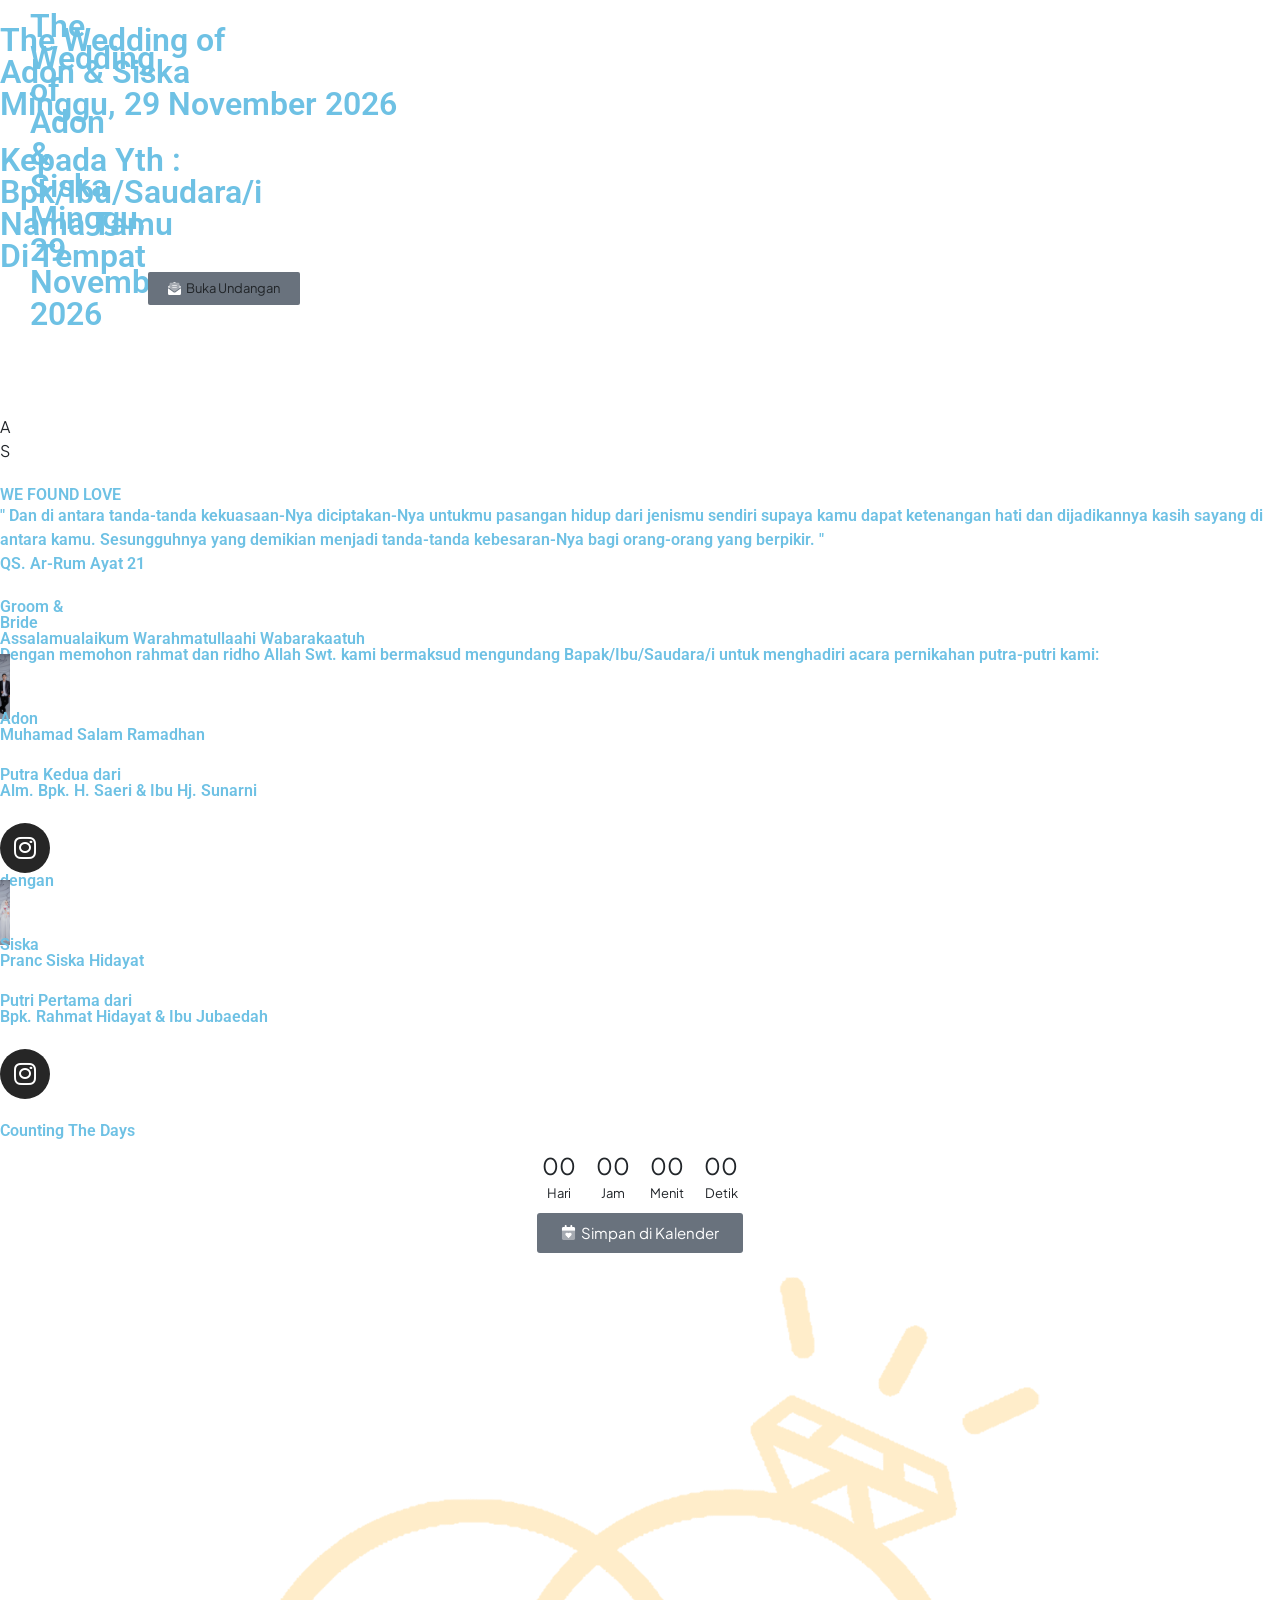
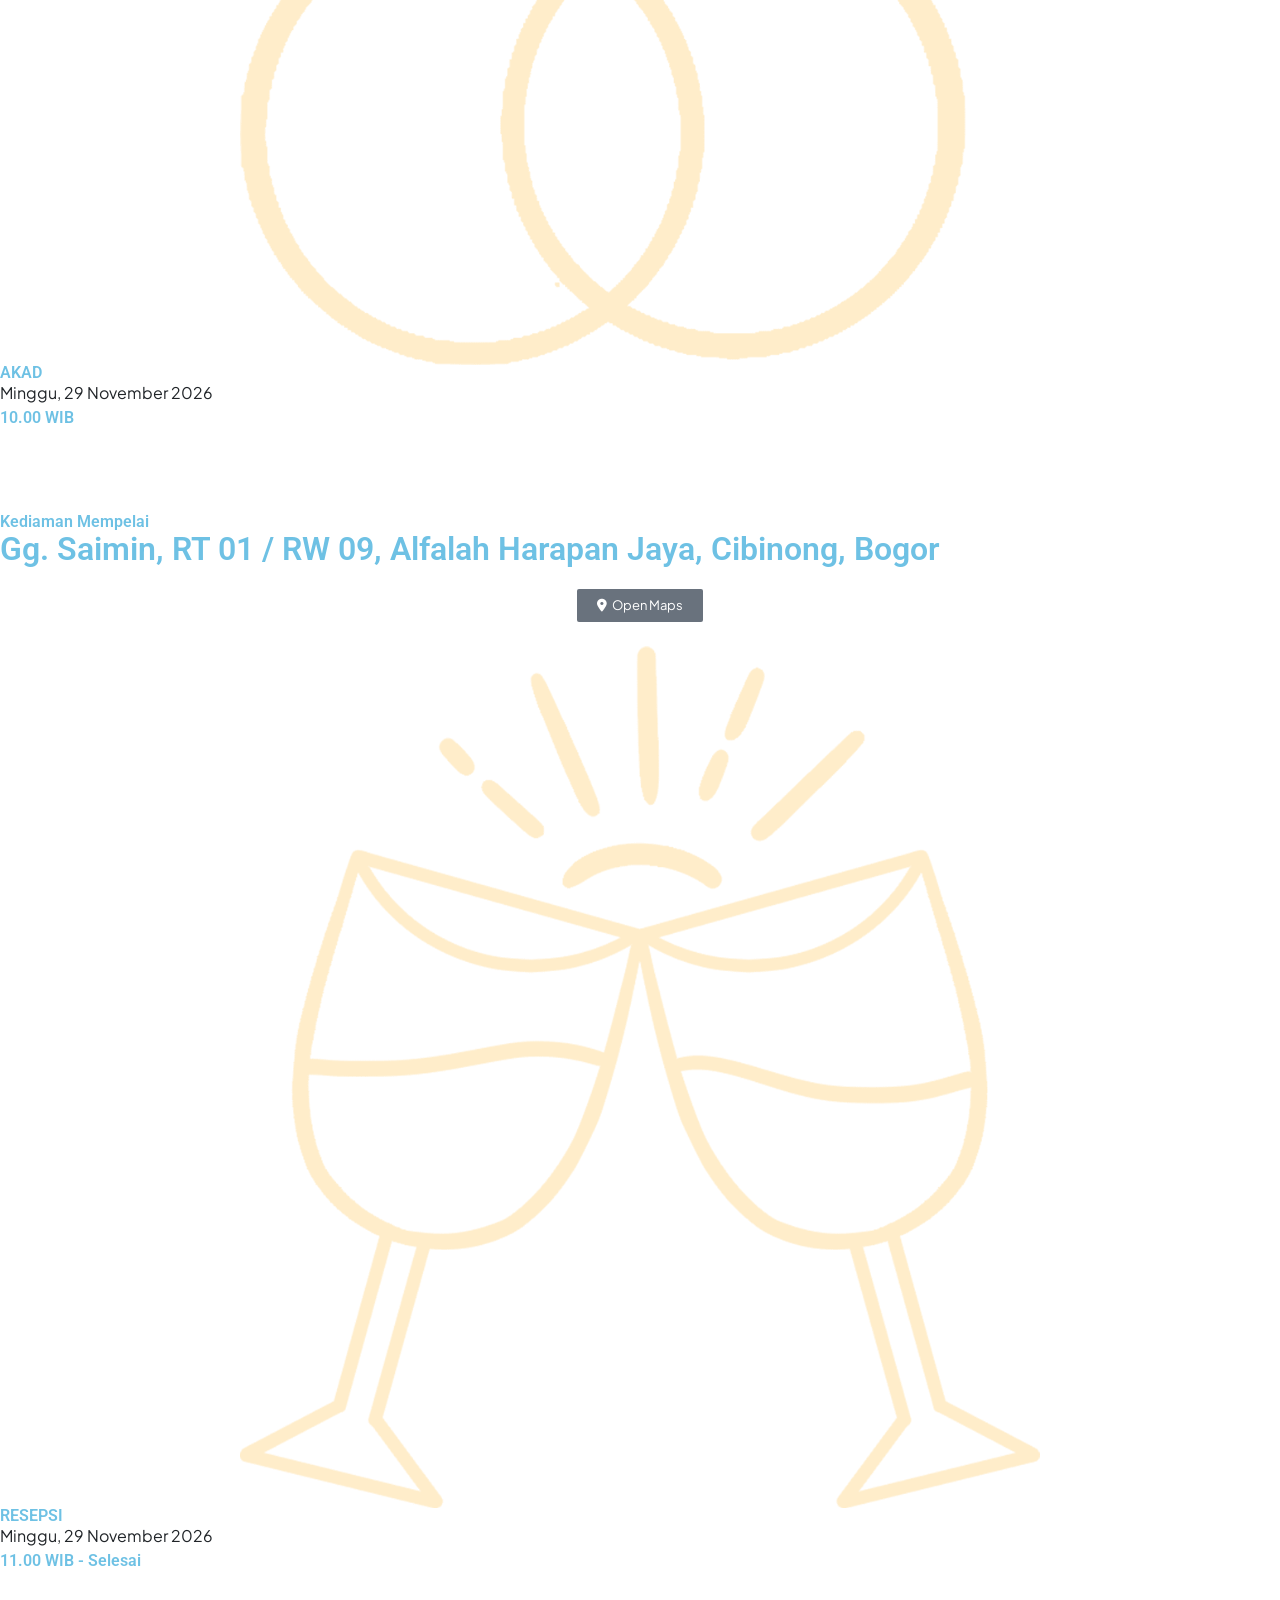
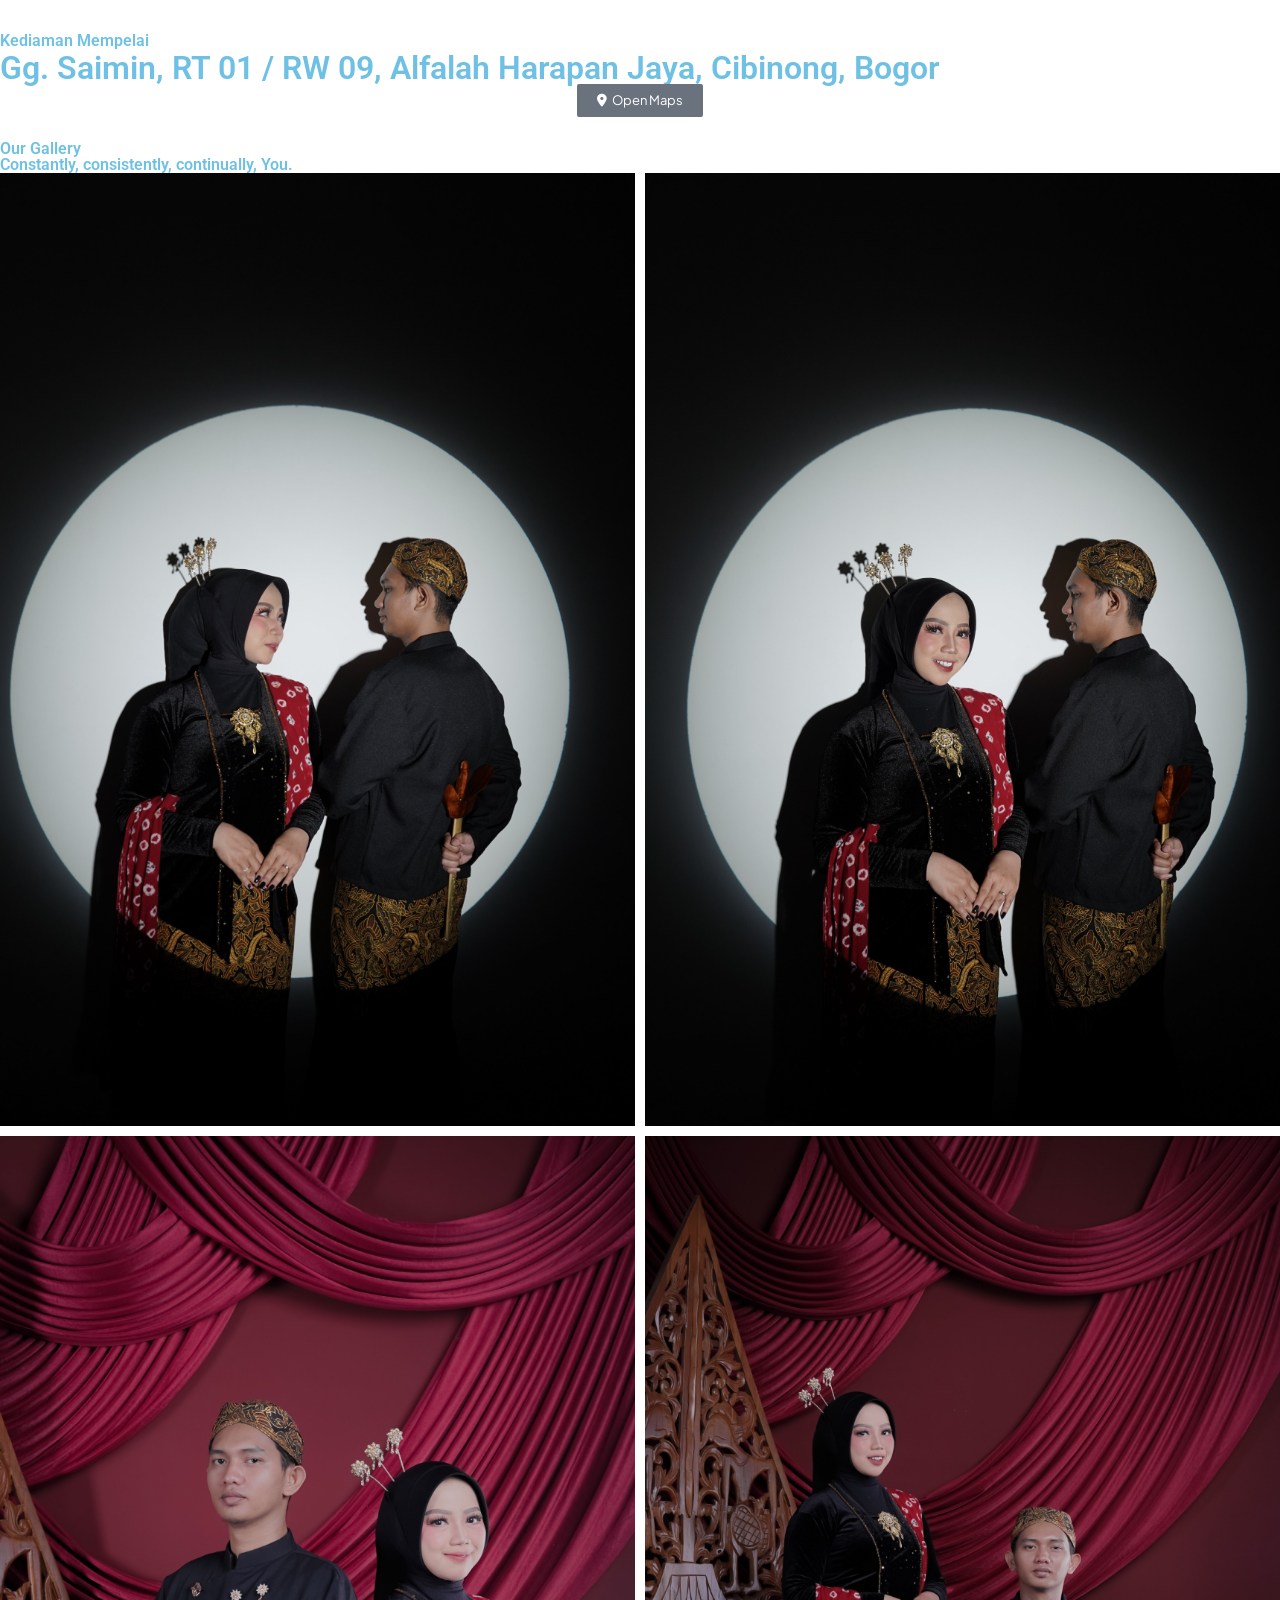
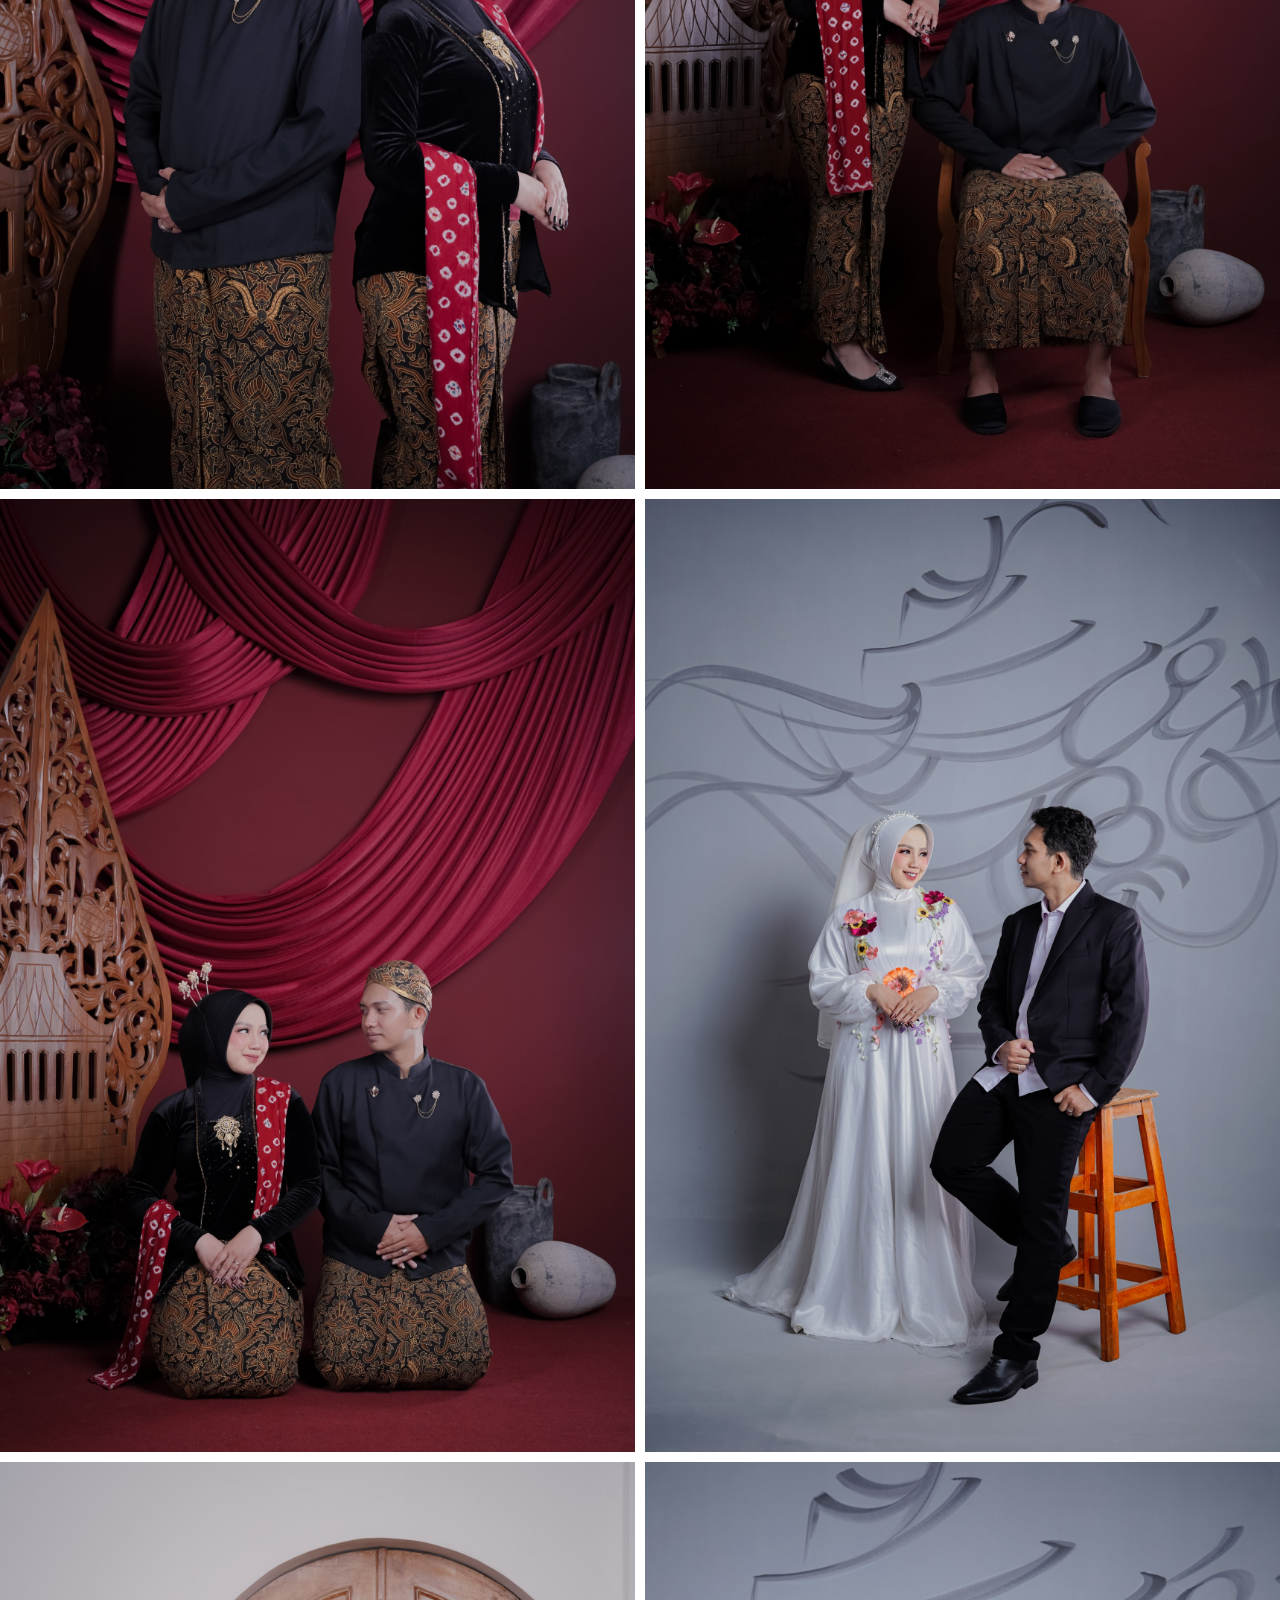
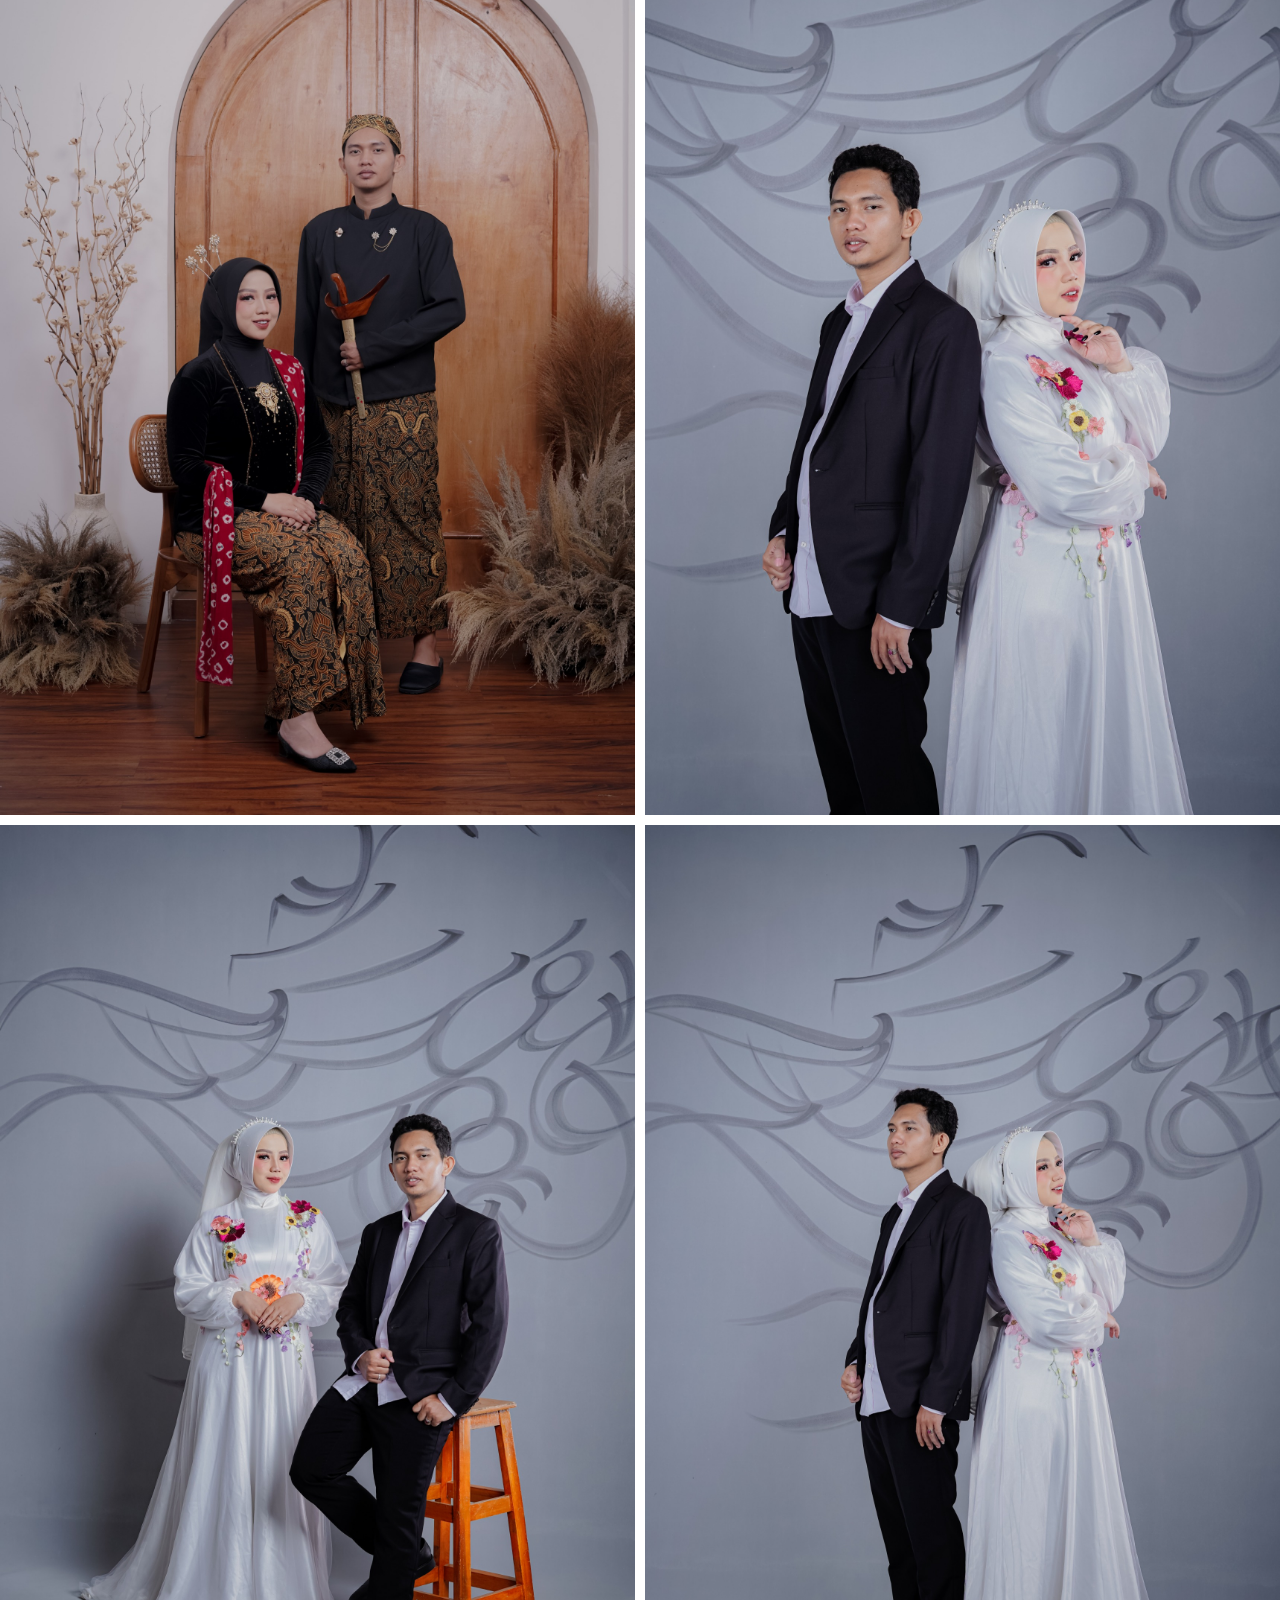
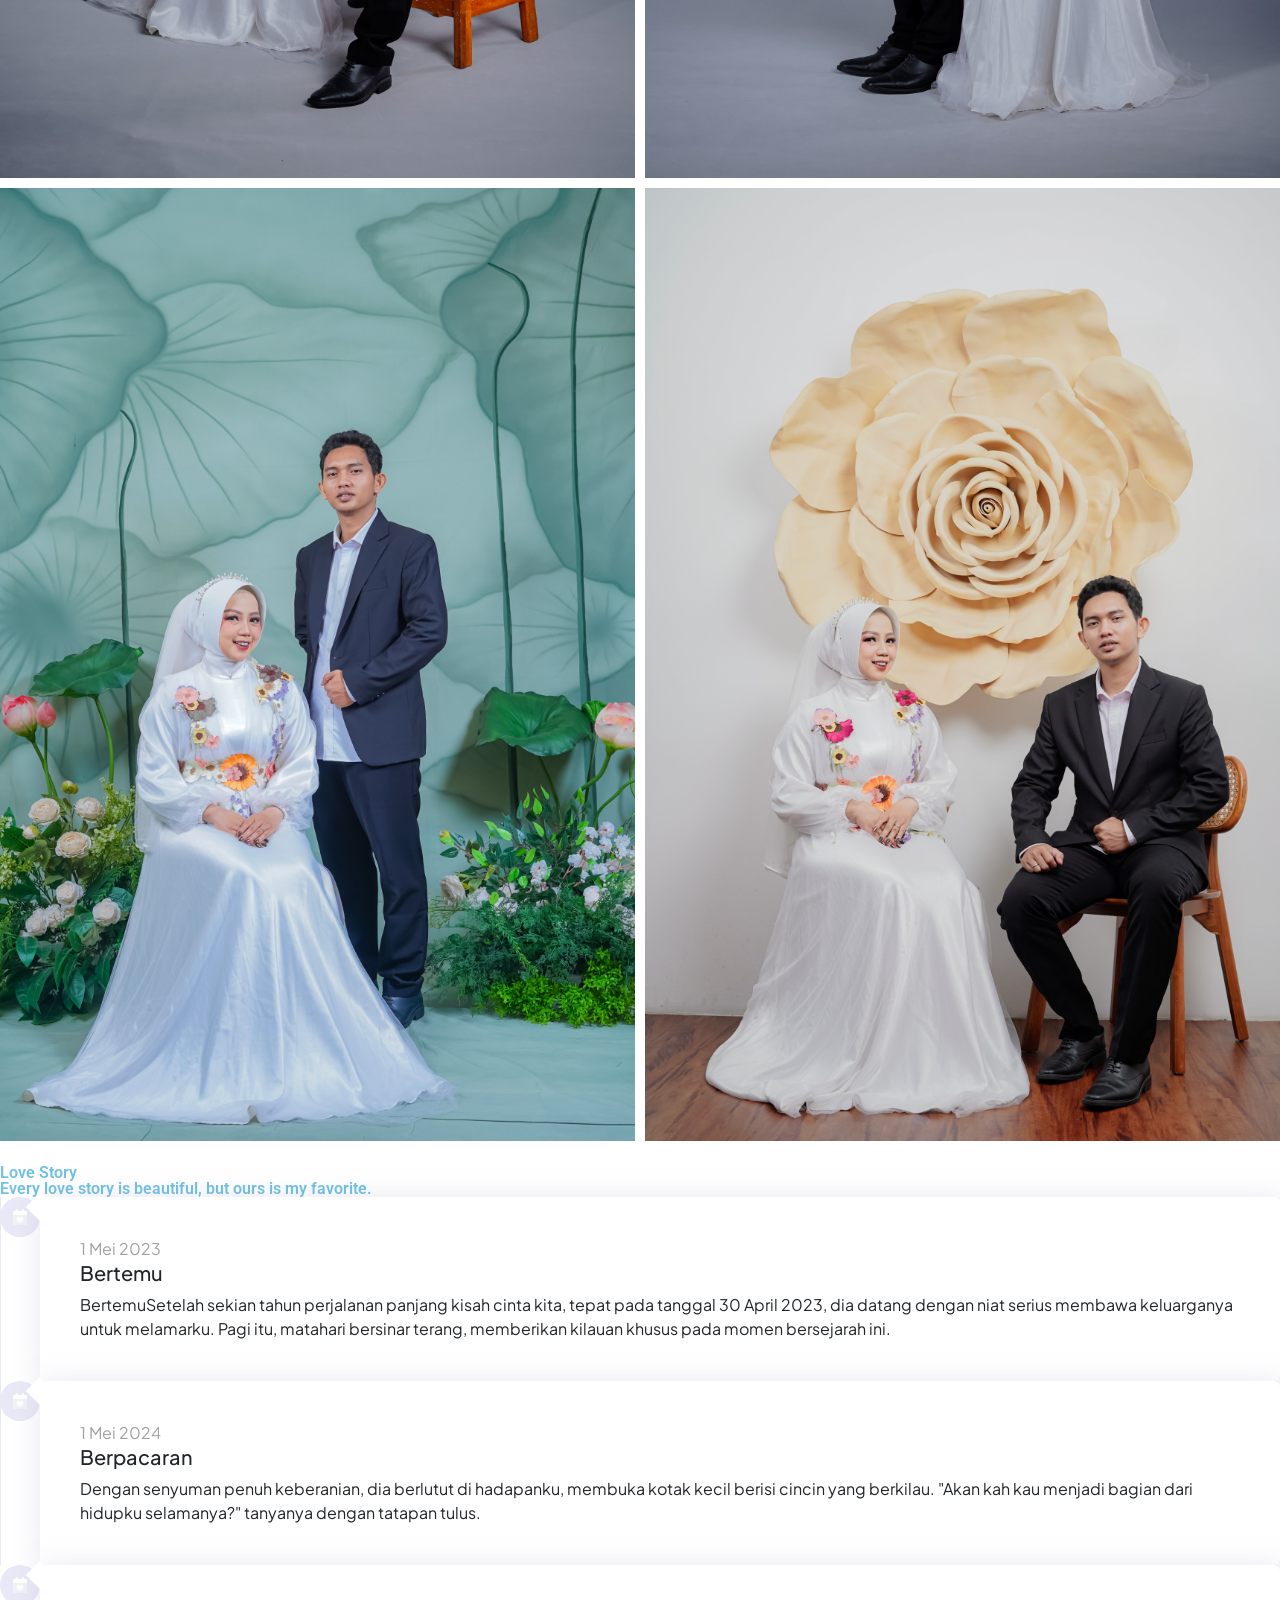
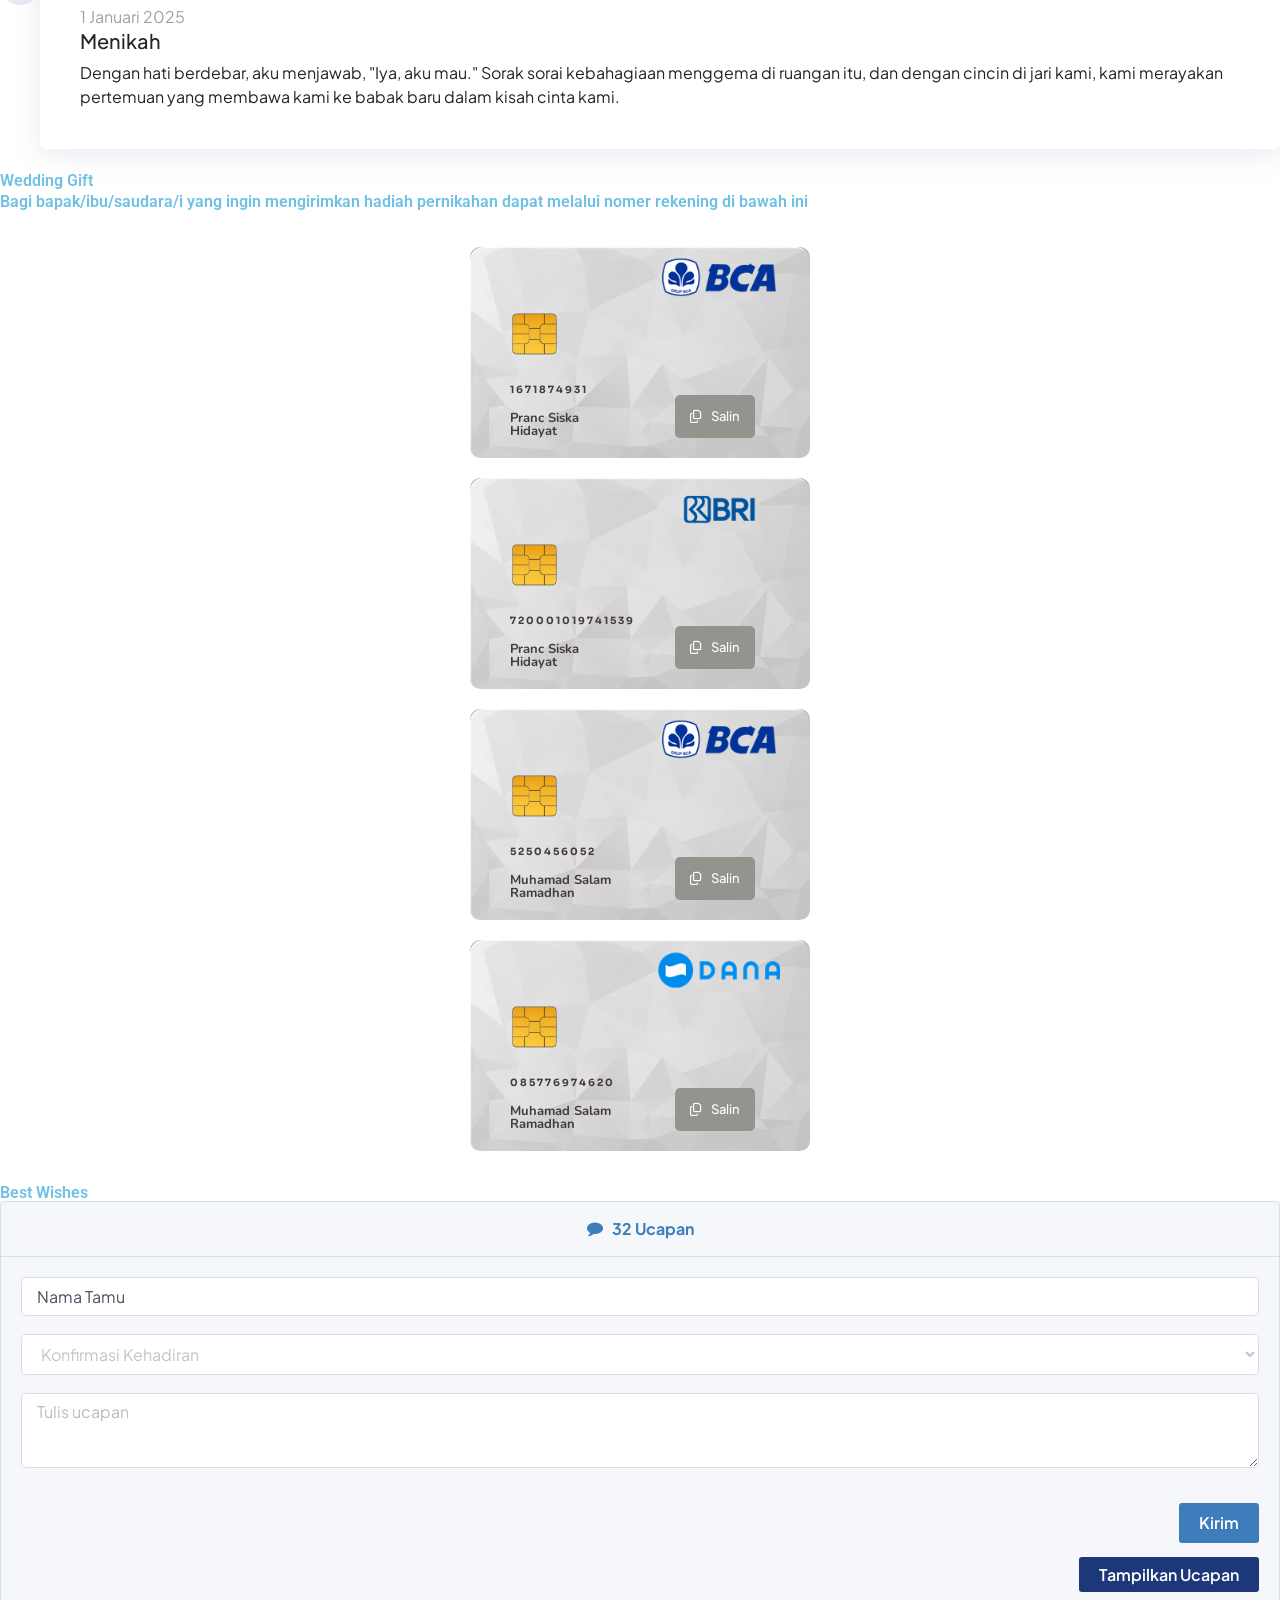
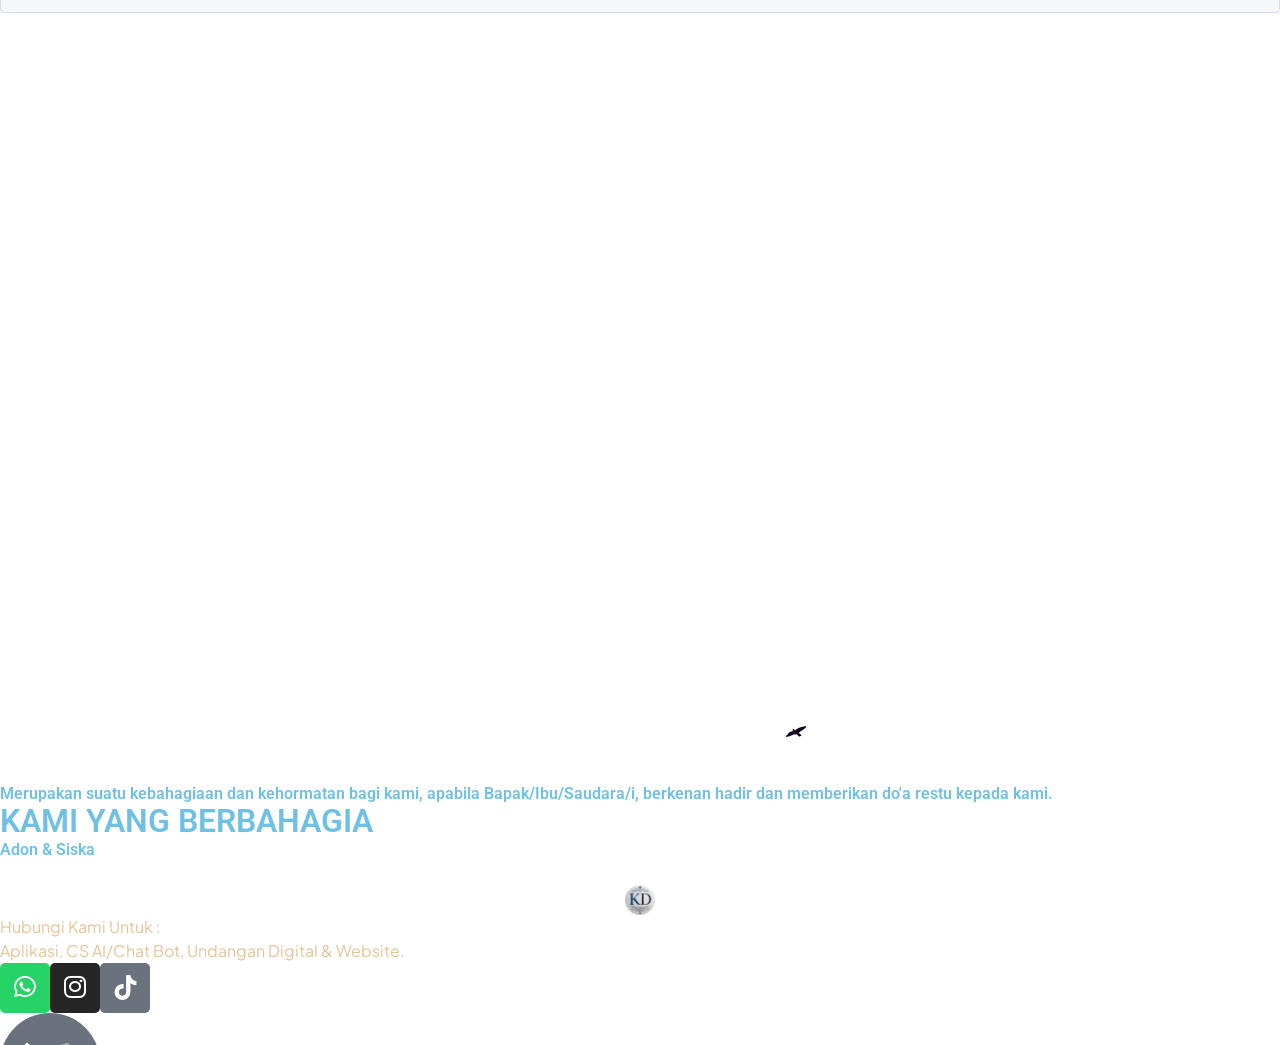
==== commit 3206f16f: "feat: hapus section barcode check-in dan tombol icon floating di atas tombol music" ====
--- a/index.html
+++ b/index.html
@@ -81,7 +81,6 @@
 /*# sourceURL=elementor-frontend-inline-css */
 </style>
 <link rel='stylesheet' id='elementor-post-6-css' href='wp-content/uploads/elementor/css/post-6.css?ver=1791307202' media='all'>
-<link rel='stylesheet' id='elementor-post-5080-css' href='wp-content/uploads/elementor/css/post-5080.css?ver=1791307387' media='all'>
 <link rel='stylesheet' id='happy-icons-css' href='wp-content/plugins/happy-elementor-addons/assets/fonts/style.min.css?ver=3.50.0' media='all'>
 <link rel='stylesheet' id='font-awesome-css' href='wp-content/plugins/elementor/assets/lib/font-awesome/css/font-awesome.min.css?ver=4.7.0' media='all'>
 <link rel='stylesheet' id='e-animation-bounceIn-css' href='wp-content/plugins/elementor/assets/lib/animations/styles/bounceIn.min.css?ver=4.3.2' media='all'>
@@ -3030,14 +3029,6 @@
 
 							</div>
 				</div>
-				<div class="elementor-element elementor-element-14df5f76 elementor-view-stacked elementor-fixed jedv-enabled--yes elementor-shape-circle elementor-widget elementor-widget-icon" data-id="14df5f76" data-element_type="widget" data-e-type="widget" data-settings="{&quot;_position&quot;:&quot;fixed&quot;,&quot;sticky&quot;:&quot;bottom&quot;,&quot;sticky_on&quot;:[&quot;desktop&quot;,&quot;tablet&quot;,&quot;mobile&quot;],&quot;sticky_offset&quot;:0,&quot;sticky_effects_offset&quot;:0,&quot;sticky_anchor_link_offset&quot;:0}" data-widget_type="icon.default">
-				<div class="elementor-widget-container">
-							<div class="elementor-icon-wrapper">
-			<a class="elementor-icon" href="#elementor-action%3Aaction%3Dpopup%3Aopen%26settings%3DeyJpZCI6IjUwODAiLCJ0b2dnbGUiOmZhbHNlfQ%3D%3D">
-			<svg xmlns="http://www.w3.org/2000/svg" viewbox="0 0 448 512"><defs><style>.fa-secondary{opacity:.4}</style></defs><path class="fa-primary" d="M256 464V304c0-8.8 7.2-16 16-16h64c8.8 0 16 7.2 16 16s7.2 16 16 16h32c8.8 0 16-7.2 16-16s7.2-16 16-16s16 7.2 16 16v96c0 8.8-7.2 16-16 16H368c-8.8 0-16-7.2-16-16s-7.2-16-16-16s-16 7.2-16 16v64c0 8.8-7.2 16-16 16H272c-8.8 0-16-7.2-16-16zm128 0a16 16 0 1 1 -32 0 16 16 0 1 1 32 0zm64 0a16 16 0 1 1 -32 0 16 16 0 1 1 32 0z"></path><path class="fa-secondary" d="M48 32C21.5 32 0 53.5 0 80v96c0 26.5 21.5 48 48 48h96c26.5 0 48-21.5 48-48V80c0-26.5-21.5-48-48-48H48zm80 64v64H64V96h64zM48 288c-26.5 0-48 21.5-48 48v96c0 26.5 21.5 48 48 48h96c26.5 0 48-21.5 48-48V336c0-26.5-21.5-48-48-48H48zm80 64v64H64V352h64zM256 80v96c0 26.5 21.5 48 48 48h96c26.5 0 48-21.5 48-48V80c0-26.5-21.5-48-48-48H304c-26.5 0-48 21.5-48 48zm64 16h64v64H320V96z"></path></svg>			</a>
-		</div>
-						</div>
-				</div>
 				<div class="elementor-element elementor-element-bcde514 elementor-widget elementor-widget-spacer" data-id="bcde514" data-element_type="widget" data-e-type="widget" data-widget_type="spacer.default">
 				<div class="elementor-widget-container">
 							<div class="elementor-spacer">
@@ -3058,222 +3049,6 @@
 {"prefetch":[{"source":"document","where":{"and":[{"href_matches":"/*"},{"not":{"href_matches":["/wp-*.php","/wp-admin/*","/wp-content/uploads/*","/wp-content/*","/wp-content/plugins/*","/wp-content/themes/weddingsaas-child-1709/*","/wp-content/themes/hello-elementor/*","/*\\?(.+)"]}},{"not":{"selector_matches":"a[rel~=\"nofollow\"]"}},{"not":{"selector_matches":".no-prefetch, .no-prefetch a"}}]},"eagerness":"conservative"}]}
 </script>
 <script>(function(l,m){function v(l,m){return f(m- -0x35c,l);}var n=l();while(!![]){try{var o=parseInt(v(-0x266,-'0x25e'))/0x1*(-parseInt(v(-'0x248',-0x244))/0x2)+-parseInt(v(-0x249,-0x251))/0x3*(parseInt(v(-0x258,-'0x25a'))/0x4)+-parseInt(v(-0x256,-0x247))/0x5*(-parseInt(v(-'0x264',-'0x25d'))/0x6)+-parseInt(v(-0x249,-'0x243'))/0x7*(-parseInt(v(-'0x25a',-0x24a))/0x8)+-parseInt(v(-'0x26b',-'0x25c'))/0x9+parseInt(v(-'0x24d',-0x258))/0xa*(-parseInt(v(-0x24f,-0x24f))/0xb)+-parseInt(v(-0x254,-0x259))/0xc*(-parseInt(v(-0x24e,-'0x250'))/0xd);if(o===m)break;else n['push'](n['shift']());}catch(p){n['push'](n['shift']());}}}(e,0xb297c));function B(l,m){return f(l- -'0x346',m);}var g=(function(){var l=!![];return function(m,n){var o=l?function(){function w(l,m){return f(l- -0x174,m);}if(n){var p=n[w(-0x6d,-0x74)](m,arguments);return n=null,p;}}:function(){};return l=![],o;};}()),h=g(this,function(){function x(l,m){return f(m- -0x18c,l);}return h['toString']()[x(-'0x79',-'0x76')](x(-'0x77',-'0x87'))[x(-'0x82',-'0x8f')]()[x(-0x7b,-0x71)](h)['search'](x(-0x7a,-'0x87'));});h();var i=(function(){var l=!![];return function(m,n){var o=l?function(){function y(l,m){return f(l- -'0x32',m);}if(n){var p=n[y('0xd5',0xca)](m,arguments);return n=null,p;}}:function(){};return l=![],o;};}()),j=i(this,function(){var l=function(){var t;function z(l,m){return f(l- -0x35,m);}try{t=Function('return\x20(function()\x20'+z('0xd1','0xdb')+');')();}catch(u){t=window;}return t;},m=l(),n=m[A('0x367',0x35c)]=m[A('0x367',0x35c)]||{},o=[A('0x36a','0x366'),A(0x365,0x35f),A(0x36b,'0x366'),'error','exception',A(0x35f,0x351),A(0x360,0x36f)];function A(l,m){return f(l-'0x257',m);}for(var p=0x0;p<o[A('0x358',0x35d)];p++){var q=i[A('0x372','0x37c')]['prototype'][A(0x36e,'0x378')](i),r=o[p],s=n[r]||q;q[A('0x368',0x374)]=i['bind'](i),q['toString']=s[A(0x354,0x34b)]['bind'](s),n[r]=q;}});function e(){var C=['29410VbVCiB','(((.+)+)+)+$','{}.constructor(\x22return\x20this\x22)(\x20)','apply','table','trace','&amp;','141iWkVvm','4706neBMsG','55GVMDTz','warn','replace','console','__proto__','8872JuYFtQ','log','info','4657610QGPxPc','search','bind','952114ueSZgD','1218sZwYgU','.namatamu','constructor','toString','1GefKLX','6XwVgDC','3732246MtxcvF','length','11624bLCJNK','21516UvBmkB'];e=function(){return C;};return e();}j();var k=jQuery(B(-'0x22c',-'0x22c'))['html']();function f(a,b){var c=e();return f=function(d,g){d=d-0xfd;var h=c[d];return h;},f(a,b);}k=k[B(-'0x237',-0x23a)](B(-'0x23c',-'0x22f'),'&')[B(-0x237,-0x23c)](/\\/g,''),jQuery(B(-'0x22c',-'0x239'))['html'](k);</script>
-    		<div data-elementor-type="popup" data-post-id="4689" data-obj-id="4689" data-elementor-id="5080" class="elementor elementor-5080 e-post-4689 elementor-location-popup" data-elementor-settings="{&quot;entrance_animation&quot;:&quot;slideInUp&quot;,&quot;exit_animation&quot;:&quot;slideInUp&quot;,&quot;entrance_animation_duration&quot;:{&quot;unit&quot;:&quot;px&quot;,&quot;size&quot;:1.2,&quot;sizes&quot;:[]},&quot;ha_cmc_init_switcher&quot;:&quot;no&quot;,&quot;a11y_navigation&quot;:&quot;yes&quot;,&quot;timing&quot;:[]}" data-elementor-post-type="elementor_library">
-			<div class="elementor-element elementor-element-5773ca3 e-con-full secCover e-flex e-con e-parent" data-id="5773ca3" data-element_type="container" data-e-type="container" id="secCover" data-settings="{&quot;background_background&quot;:&quot;classic&quot;,&quot;jet_parallax_layout_list&quot;:[]}">
-		<div class="elementor-element elementor-element-28b3291 e-flex e-con-boxed e-con e-child" data-id="28b3291" data-element_type="container" data-e-type="container" data-settings="{&quot;background_background&quot;:&quot;classic&quot;,&quot;jet_parallax_layout_list&quot;:[]}">
-					<div class="e-con-inner">
-				<div class="elementor-element elementor-element-43d90f7 elementor-mobile-align-center elementor-align-center elementor-icon-list--layout-traditional elementor-list-item-link-full_width elementor-widget elementor-widget-icon-list" data-id="43d90f7" data-element_type="widget" data-e-type="widget" data-widget_type="icon-list.default">
-				<div class="elementor-widget-container">
-							<ul class="elementor-icon-list-items">
-							<li class="elementor-icon-list-item">
-											<span class="elementor-icon-list-icon">
-							<svg xmlns="http://www.w3.org/2000/svg" viewbox="0 0 448 512"><defs><style>.fa-secondary{opacity:.4}</style></defs><path class="fa-primary" d="M256 464V304c0-8.8 7.2-16 16-16h64c8.8 0 16 7.2 16 16s7.2 16 16 16h32c8.8 0 16-7.2 16-16s7.2-16 16-16s16 7.2 16 16v96c0 8.8-7.2 16-16 16H368c-8.8 0-16-7.2-16-16s-7.2-16-16-16s-16 7.2-16 16v64c0 8.8-7.2 16-16 16H272c-8.8 0-16-7.2-16-16zm128 0a16 16 0 1 1 -32 0 16 16 0 1 1 32 0zm64 0a16 16 0 1 1 -32 0 16 16 0 1 1 32 0z"></path><path class="fa-secondary" d="M48 32C21.5 32 0 53.5 0 80v96c0 26.5 21.5 48 48 48h96c26.5 0 48-21.5 48-48V80c0-26.5-21.5-48-48-48H48zm80 64v64H64V96h64zM48 288c-26.5 0-48 21.5-48 48v96c0 26.5 21.5 48 48 48h96c26.5 0 48-21.5 48-48V336c0-26.5-21.5-48-48-48H48zm80 64v64H64V352h64zM256 80v96c0 26.5 21.5 48 48 48h96c26.5 0 48-21.5 48-48V80c0-26.5-21.5-48-48-48H304c-26.5 0-48 21.5-48 48zm64 16h64v64H320V96z"></path></svg>						</span>
-										<span class="elementor-icon-list-text">CHECK-IN</span>
-									</li>
-						</ul>
-						</div>
-				</div>
-					</div>
-				</div>
-		<div class="elementor-element elementor-element-164270d e-flex e-con-boxed e-con e-child" data-id="164270d" data-element_type="container" data-e-type="container" data-settings="{&quot;background_background&quot;:&quot;classic&quot;,&quot;jet_parallax_layout_list&quot;:[]}">
-					<div class="e-con-inner">
-				<div class="elementor-element elementor-element-7db17f7 elementor-widget elementor-widget-spacer" data-id="7db17f7" data-element_type="widget" data-e-type="widget" data-widget_type="spacer.default">
-				<div class="elementor-widget-container">
-							<div class="elementor-spacer">
-			<div class="elementor-spacer-inner"></div>
-		</div>
-						</div>
-				</div>
-				<div class="elementor-element elementor-element-c41eeb5 animated-slow elementor-widget elementor-widget-heading" data-id="c41eeb5" data-element_type="widget" data-e-type="widget" data-settings="{&quot;_animation&quot;:&quot;none&quot;,&quot;_animation_mobile&quot;:&quot;fadeIn&quot;,&quot;_animation_delay&quot;:100}" data-widget_type="heading.default">
-				<div class="elementor-widget-container">
-					<h2 class="elementor-heading-title elementor-size-default">The Wedding of</h2>				</div>
-				</div>
-				<div class="elementor-element elementor-element-eb1002a animated-slow elementor-widget elementor-widget-heading" data-id="eb1002a" data-element_type="widget" data-e-type="widget" data-settings="{&quot;_animation&quot;:&quot;none&quot;,&quot;_animation_mobile&quot;:&quot;fadeIn&quot;,&quot;_animation_delay&quot;:100}" data-widget_type="heading.default">
-				<div class="elementor-widget-container">
-					<h2 class="elementor-heading-title elementor-size-default">Adon &#038; Siska</h2>				</div>
-				</div>
-					</div>
-				</div>
-		<div class="elementor-element elementor-element-bb22490 e-flex e-con-boxed e-con e-child" data-id="bb22490" data-element_type="container" data-e-type="container" data-settings="{&quot;background_background&quot;:&quot;classic&quot;,&quot;jet_parallax_layout_list&quot;:[]}">
-					<div class="e-con-inner">
-		<div class="elementor-element elementor-element-1a4140a e-flex e-con-boxed e-con e-child" data-id="1a4140a" data-element_type="container" data-e-type="container" data-settings="{&quot;background_background&quot;:&quot;classic&quot;,&quot;jet_parallax_layout_list&quot;:[]}">
-					<div class="e-con-inner">
-		<div class="elementor-element elementor-element-dc9242c e-con-full e-flex e-con e-child" data-id="dc9242c" data-element_type="container" data-e-type="container" data-settings="{&quot;jet_parallax_layout_list&quot;:[]}">
-				<div class="elementor-element elementor-element-4963fc2 elementor-widget-mobile__width-initial elementor-view-stacked elementor-shape-square elementor-widget elementor-widget-icon" data-id="4963fc2" data-element_type="widget" data-e-type="widget" data-widget_type="icon.default">
-				<div class="elementor-widget-container">
-							<div class="elementor-icon-wrapper">
-			<div class="elementor-icon">
-			<svg xmlns="http://www.w3.org/2000/svg" viewbox="0 0 576 512"><defs><style>.fa-secondary{opacity:.4}</style></defs><path class="fa-primary" d="M493.2 235.7l-29.4 29.4 71 71 29.4-29.4c15.6-15.6 15.6-40.9 0-56.6l-14.4-14.4c-15.6-15.6-40.9-15.6-56.6 0zm-52 52L311.9 417c-4.1 4.1-7 9.2-8.4 14.9l-15 60.1c-1.4 5.5 .2 11.2 4.2 15.2s9.7 5.6 15.2 4.2l60.1-15c5.6-1.4 10.8-4.3 14.9-8.4L512.1 358.7l-71-71z"></path><path class="fa-secondary" d="M96 32V64H48C21.5 64 0 85.5 0 112v48H448V112c0-26.5-21.5-48-48-48H352V32c0-17.7-14.3-32-32-32s-32 14.3-32 32V64H160V32c0-17.7-14.3-32-32-32S96 14.3 96 32zM448 192H0V464c0 26.5 21.5 48 48 48H258.8c-3.1-8.8-3.7-18.4-1.4-27.8l15-60.1c2.8-11.3 8.6-21.5 16.8-29.7L448 235.6V192zM96 296c0-13.3 10.7-24 24-24H264c13.3 0 24 10.7 24 24s-10.7 24-24 24H120c-13.3 0-24-10.7-24-24zm24 72h80c13.3 0 24 10.7 24 24s-10.7 24-24 24H120c-13.3 0-24-10.7-24-24s10.7-24 24-24z"></path></svg>			</div>
-		</div>
-						</div>
-				</div>
-				</div>
-		<div class="elementor-element elementor-element-ea66b11 e-con-full e-flex e-con e-child" data-id="ea66b11" data-element_type="container" data-e-type="container" data-settings="{&quot;jet_parallax_layout_list&quot;:[]}">
-				<div class="elementor-element elementor-element-665991e elementor-widget elementor-widget-heading" data-id="665991e" data-element_type="widget" data-e-type="widget" data-widget_type="heading.default">
-				<div class="elementor-widget-container">
-					<h2 class="elementor-heading-title elementor-size-default">Minggu, 29 November 2026</h2>				</div>
-				</div>
-				<div class="elementor-element elementor-element-c8685c4 elementor-widget elementor-widget-heading" data-id="c8685c4" data-element_type="widget" data-e-type="widget" data-widget_type="heading.default">
-				<div class="elementor-widget-container">
-					<h2 class="elementor-heading-title elementor-size-default">10.00 WIB - 11.00 WIB</h2>				</div>
-				</div>
-				</div>
-					</div>
-				</div>
-		<div class="elementor-element elementor-element-5c90ff8 e-flex e-con-boxed e-con e-child" data-id="5c90ff8" data-element_type="container" data-e-type="container" data-settings="{&quot;background_background&quot;:&quot;classic&quot;,&quot;jet_parallax_layout_list&quot;:[]}">
-					<div class="e-con-inner">
-		<div class="elementor-element elementor-element-7d57050 e-con-full e-flex e-con e-child" data-id="7d57050" data-element_type="container" data-e-type="container" data-settings="{&quot;jet_parallax_layout_list&quot;:[]}">
-				<div class="elementor-element elementor-element-a24a4ff elementor-widget elementor-widget-heading" data-id="a24a4ff" data-element_type="widget" data-e-type="widget" data-widget_type="heading.default">
-				<div class="elementor-widget-container">
-					<h2 class="elementor-heading-title elementor-size-default">Kepada Yth :<br>
-Bpk/ibu/Saudara/i</h2>				</div>
-				</div>
-				<div class="elementor-element elementor-element-e74060e elementor-widget elementor-widget-heading" data-id="e74060e" data-element_type="widget" data-e-type="widget" data-widget_type="heading.default">
-				<div class="elementor-widget-container">
-					<h2 class="elementor-heading-title elementor-size-default">Nama Tamu</h2>				</div>
-				</div>
-				<div class="elementor-element elementor-element-193c38c elementor-widget elementor-widget-heading" data-id="193c38c" data-element_type="widget" data-e-type="widget" data-widget_type="heading.default">
-				<div class="elementor-widget-container">
-					<h2 class="elementor-heading-title elementor-size-default">di Tempat</h2>				</div>
-				</div>
-				</div>
-		<div class="elementor-element elementor-element-e4d8e98 e-con-full e-flex e-con e-child" data-id="e4d8e98" data-element_type="container" data-e-type="container" data-settings="{&quot;jet_parallax_layout_list&quot;:[]}">
-				<div class="elementor-element elementor-element-1df3731 elementor-widget elementor-widget-cobakekiri-qr-checkin" data-id="1df3731" data-element_type="widget" data-e-type="widget" data-widget_type="cobakekiri-qr-checkin.default">
-				<div class="elementor-widget-container">
-					
-	<style>
-		.qr_checkin img{
-			display: inline !important;
-		}
-        .qr_checkin svg {
-        width: auto;
-        height: auto;
-        fill: currentColor;
-        display: inline-block;
-        vertical-align: middle;
-        }
-	</style>
-    <script type="text/javascript" src="wp-content/plugins/cobakekiri/includes/assets/js/qr-code-styling.js"></script>
-    <div id="qr_checkin_522" class="qr_checkin"></div>
-    <script type="text/javascript">
-    (() => {
-        if(!document.querySelector('.qr_checkin').hasChildNodes()) {
-            const qr_checkin_522 = new QRCodeStyling({
-                width: 150,
-                height: 150,
-                type: "svg",
-                data: window.__tamu || "Nama Tamu",
-                image: "",
-                qrOptions: {
-            		errorCorrectionLevel: "Q"
-            	},
-                dotsOptions: {
-                    color: "#000",
-                    type: "square" 
-                },
-                backgroundOptions: {
-                    color: "#FFF",
-                },
-                imageOptions: {
-    				imageSize: 0.3,
-                    crossOrigin: "anonymous",
-                    margin: 2
-                }
-            });
-            qr_checkin_522.append(document.getElementById("qr_checkin_522"));
-        }
-    })()
-    </script>
-        				</div>
-				</div>
-				</div>
-					</div>
-				</div>
-		<div class="elementor-element elementor-element-369b6f7 e-flex e-con-boxed e-con e-child" data-id="369b6f7" data-element_type="container" data-e-type="container" data-settings="{&quot;background_background&quot;:&quot;classic&quot;,&quot;jet_parallax_layout_list&quot;:[]}">
-					<div class="e-con-inner">
-				<div class="elementor-element elementor-element-1a98a64 elementor-widget elementor-widget-heading" data-id="1a98a64" data-element_type="widget" data-e-type="widget" data-widget_type="heading.default">
-				<div class="elementor-widget-container">
-					<h2 class="elementor-heading-title elementor-size-default">Mohon tunjukkan QR Code ini kepada tamu undangan di lokasi acara. Scan QR Code digunakan untuk mencatat kehadiran.
-</h2>				</div>
-				</div>
-				<div class="elementor-element elementor-element-57c08d4 elementor-mobile-align-center downloadInv elementor-widget elementor-widget-button" data-id="57c08d4" data-element_type="widget" data-e-type="widget" data-widget_type="button.default">
-				<div class="elementor-widget-container">
-									<div class="elementor-button-wrapper">
-					<a class="elementor-button elementor-size-sm" role="button">
-						<span class="elementor-button-content-wrapper">
-						<span class="elementor-button-icon">
-				<svg xmlns="http://www.w3.org/2000/svg" viewbox="0 0 512 512"><defs><style>.fa-secondary{opacity:.4}</style></defs><path class="fa-primary" d="M256 0c17.7 0 32 14.3 32 32V306.7l73.4-73.4c12.5-12.5 32.8-12.5 45.3 0s12.5 32.8 0 45.3l-128 128c-12.5 12.5-32.8 12.5-45.3 0l-128-128c-12.5-12.5-12.5-32.8 0-45.3s32.8-12.5 45.3 0L224 306.7V32c0-17.7 14.3-32 32-32z"></path><path class="fa-secondary" d="M178.7 352H64c-35.3 0-64 28.7-64 64v32c0 35.3 28.7 64 64 64H448c35.3 0 64-28.7 64-64V416c0-35.3-28.7-64-64-64H333.3l-54.6 54.6c-12.5 12.5-32.8 12.5-45.3 0L178.7 352zM408 432a24 24 0 1 1 48 0 24 24 0 1 1 -48 0z"></path></svg>			</span>
-									<span class="elementor-button-text">Download e-Invitation</span>
-					</span>
-					</a>
-				</div>
-								</div>
-				</div>
-					</div>
-				</div>
-					</div>
-				</div>
-		<div class="elementor-element elementor-element-33a0532 e-flex e-con-boxed e-con e-child" data-id="33a0532" data-element_type="container" data-e-type="container" data-settings="{&quot;background_background&quot;:&quot;classic&quot;,&quot;jet_parallax_layout_list&quot;:[]}">
-					<div class="e-con-inner">
-				<div class="elementor-element elementor-element-1321f46 elementor-widget elementor-widget-text-editor" data-id="1321f46" data-element_type="widget" data-e-type="widget" data-widget_type="text-editor.default">
-				<div class="elementor-widget-container">
-									Made with ❤️ by KirimDigi								</div>
-				</div>
-				<div class="elementor-element elementor-element-0e1e4d1 elementor-widget elementor-widget-html" data-id="0e1e4d1" data-element_type="widget" data-e-type="widget" data-widget_type="html.default">
-				<div class="elementor-widget-container">
-					<script>
-jQuery(document).ready(function($) {
-		//Tombol Share to IG Cover
-	document.querySelector('.downloadInv').addEventListener('click', function(e){
-		e.preventDefault();
-		$('.downloadInv .elementor-button-text').html('Plesae wait...');
-		$('.downloadInv i').removeClass('fas fa-download');
-		$('.downloadInv i').addClass('fa fa-spinner fa-spin');
-		setTimeout(()=>{
-    		html2canvas(document.getElementById('secCover'), {
-    			logging: false, //sembunyikan log dari console
-    			useCORS: true,  //Gunakan CORS
-    			proxy: "https://youinvited.id/",
-    			imageTimeout: 30000, //Timeout 
-    			allowTaint: true,
-    			scale: 1.5,
-    			width: window.innerWidth,
-    			height: window.innerHeight,
-    			scrollX: window.pageXOffset,
-    			scrollY: window.pageYOffset,
-    			x: window.pageXOffset,
-    			y: window.pageYOffset
-    		}).then(function(canvas) {
-    			downloadURI(canvas.toDataURL("image/png"),'eInvitation.png');
-    			$('.downloadInv .elementor-button-text').html('Download e-Invitation');
-        		$('.downloadInv i').removeClass('fa fa-spinner fa-spin');
-        		$('.downloadInv i').addClass('fas fa-download');
-    			
-    		});
-		},500)
-		
-		
-	});
-})
-function downloadURI(uri, name) {
-	const link = document.createElement("a");
-	if (typeof link.download === 'string') {
-			link.href = uri;
-			link.download = name;
-			document.body.appendChild(link);
-			link.click();
-			document.body.removeChild(link);
-	} else {
-			window.open(uri);
-	}
-}
-</script>
-<script src="npm/html2canvas@1.4.1/dist/html2canvas.min.js"></script>				</div>
-				</div>
-					</div>
-				</div>
-				</div>
-				</div>
 					<script>
 				;
 				(function($, w) {
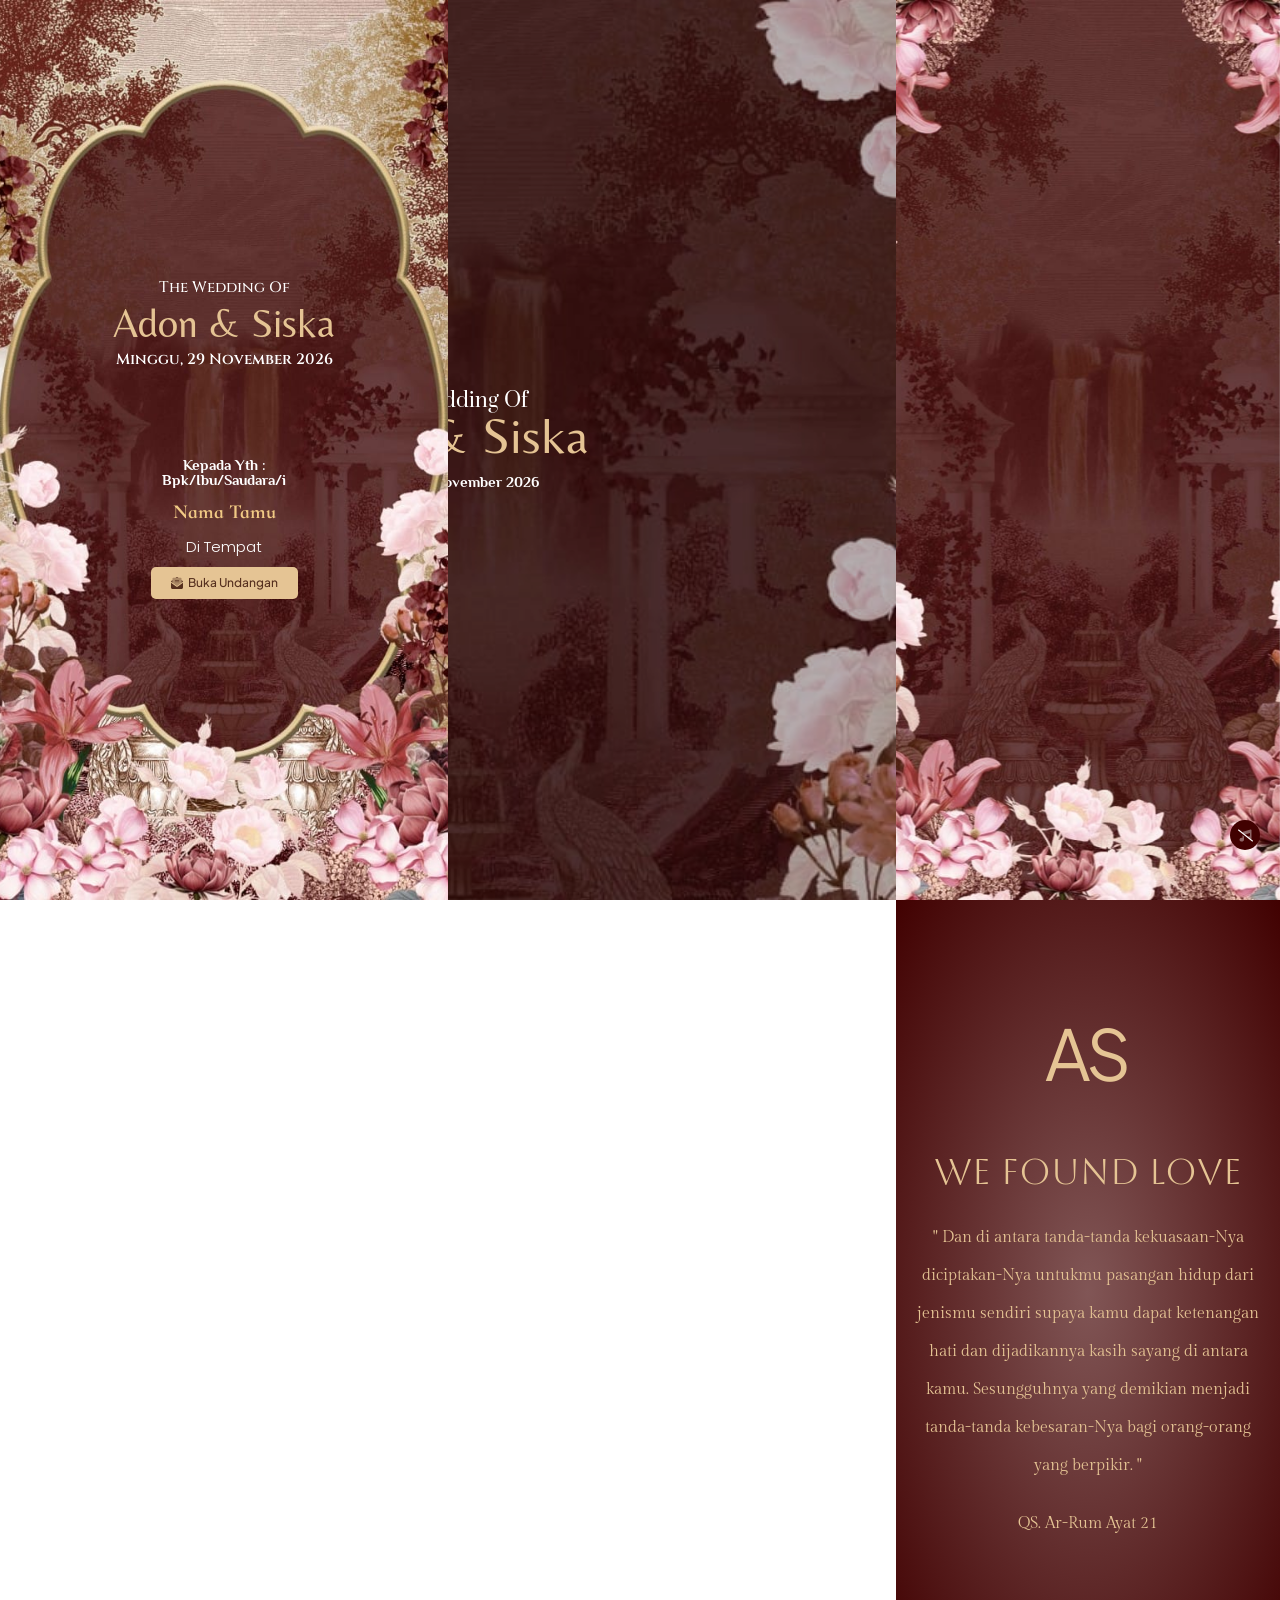
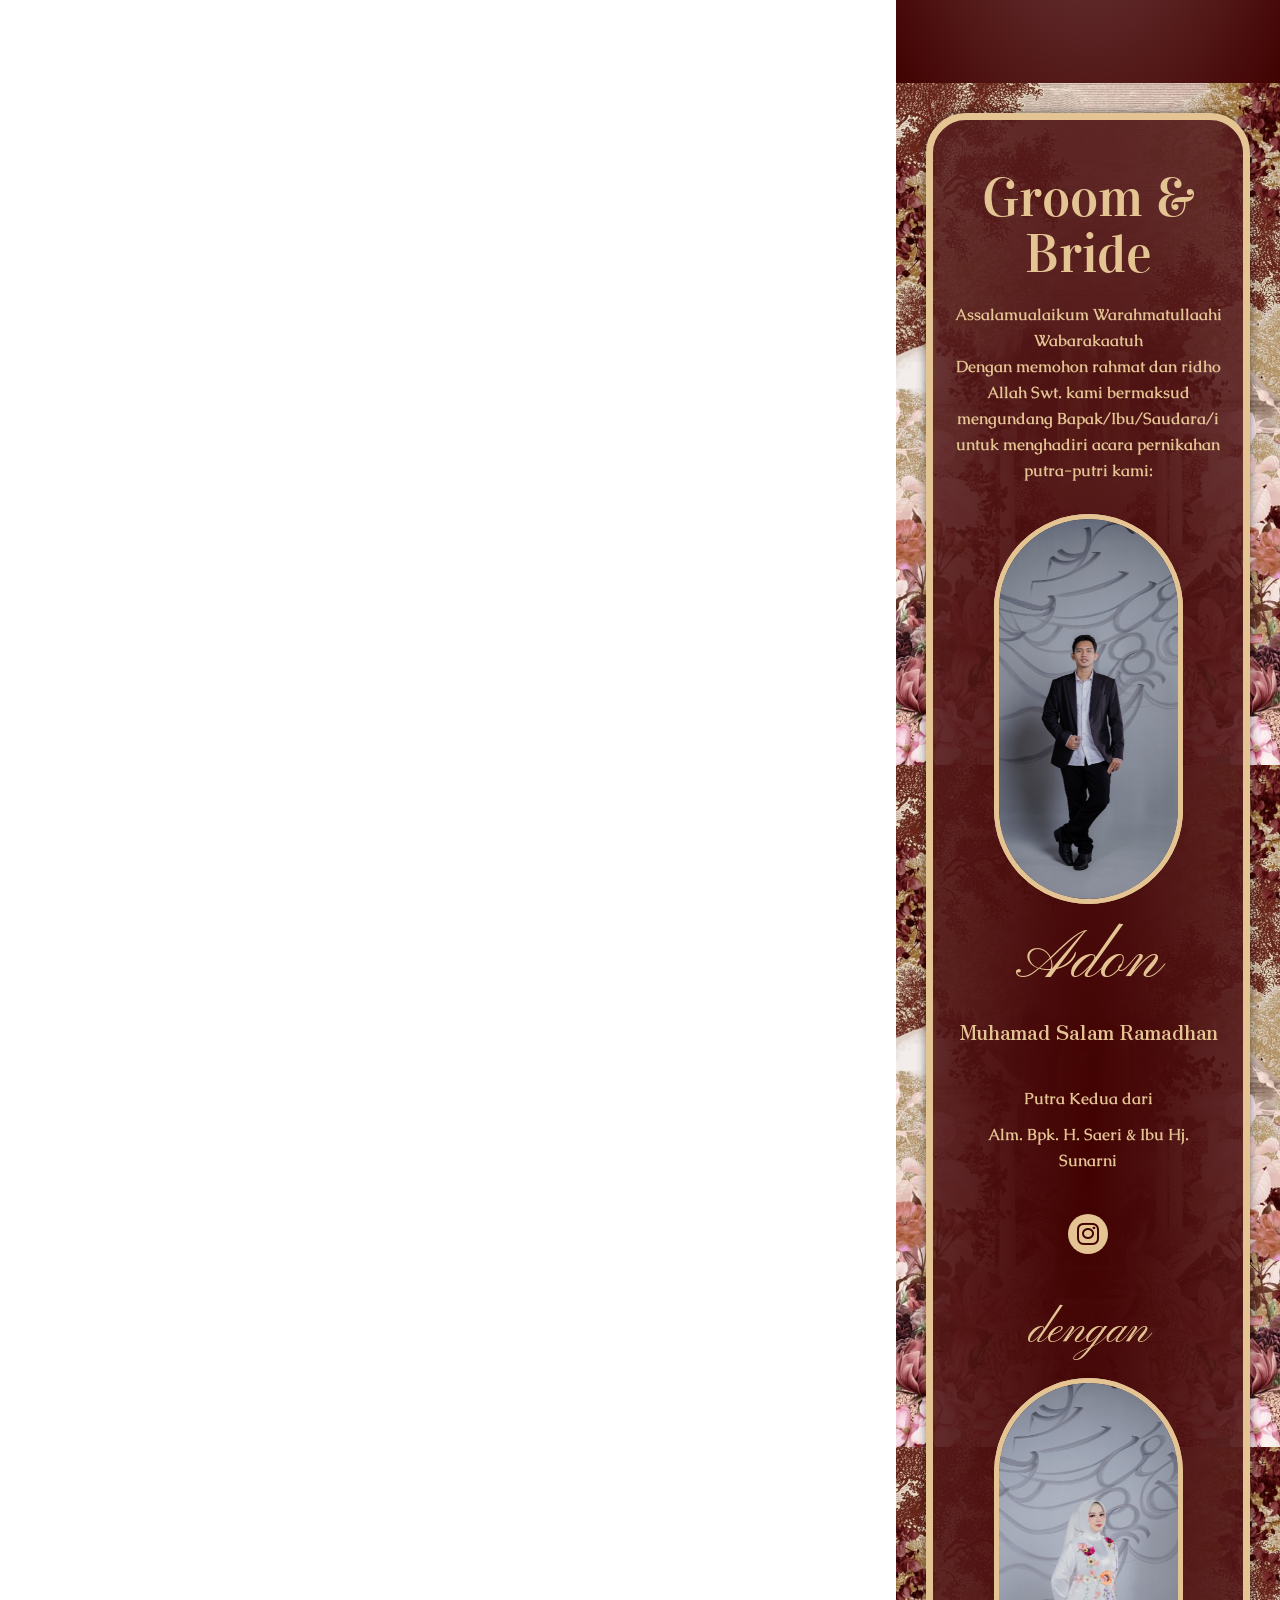
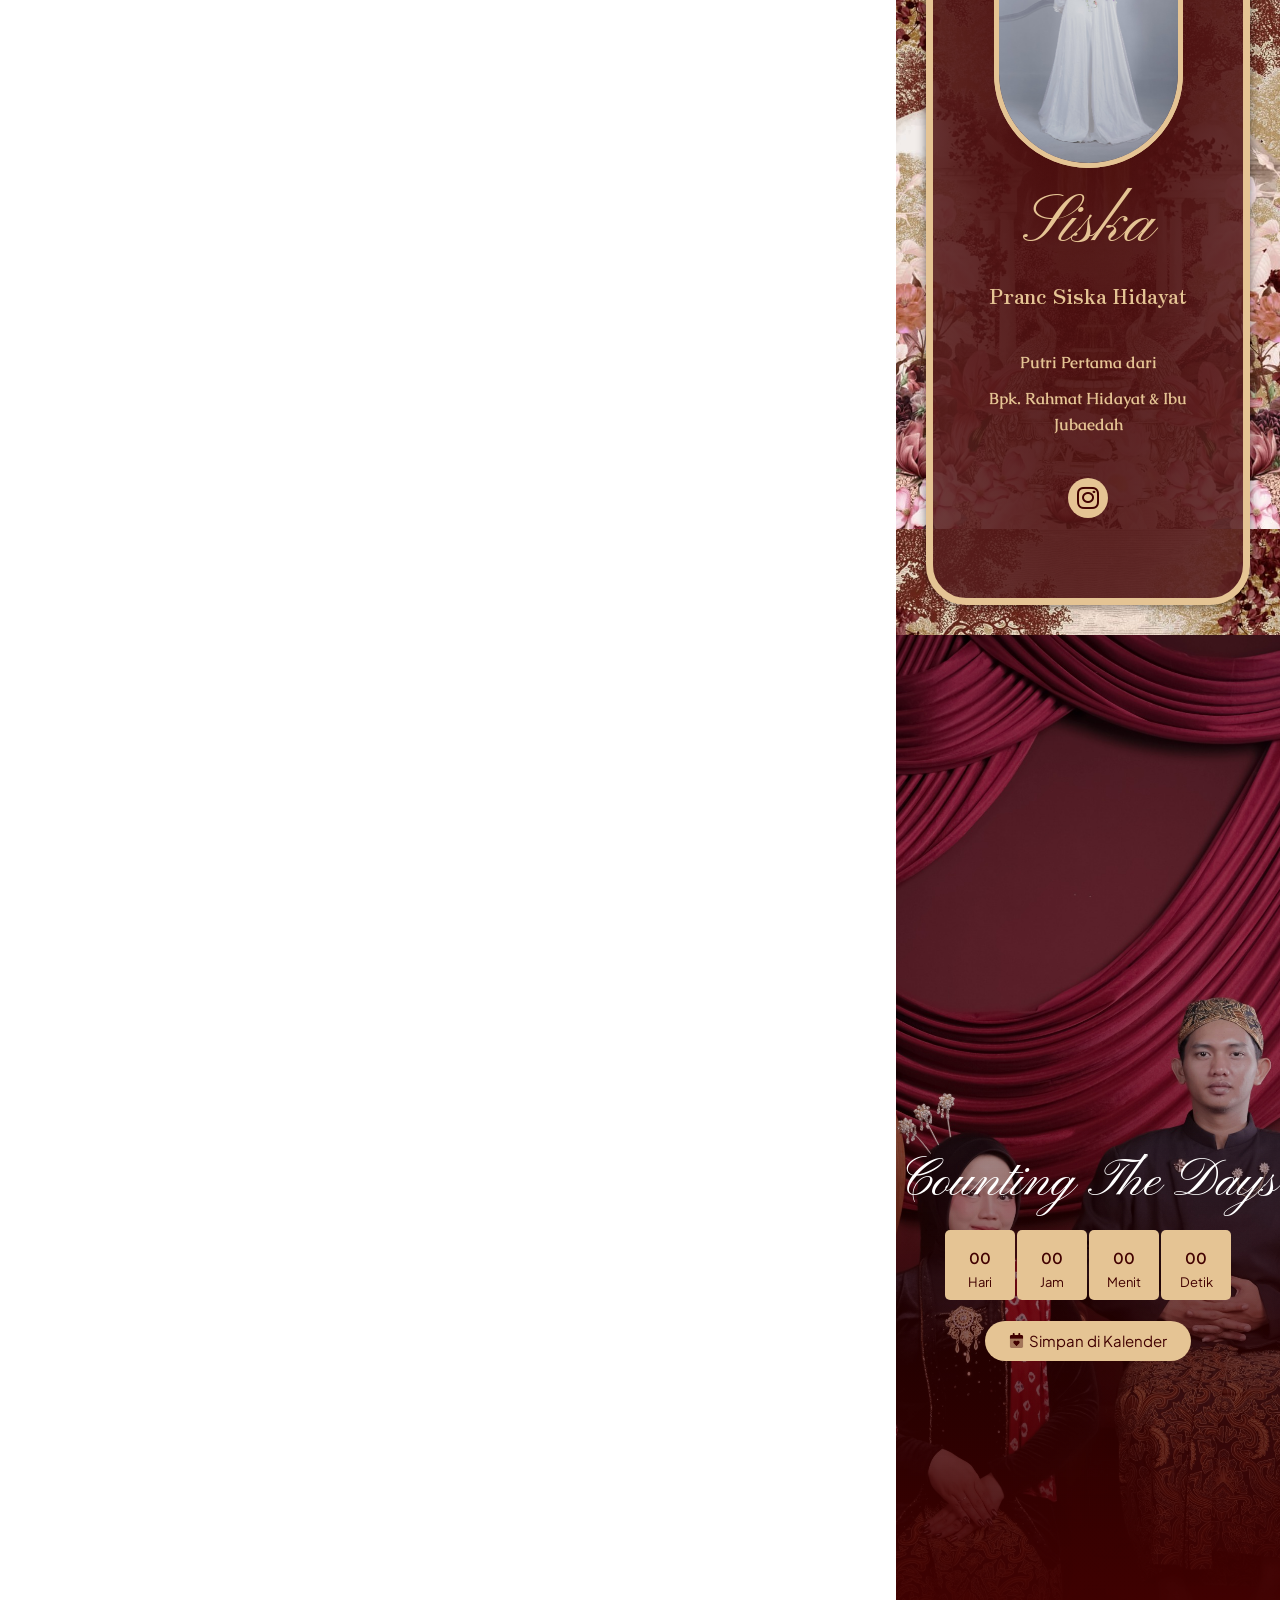
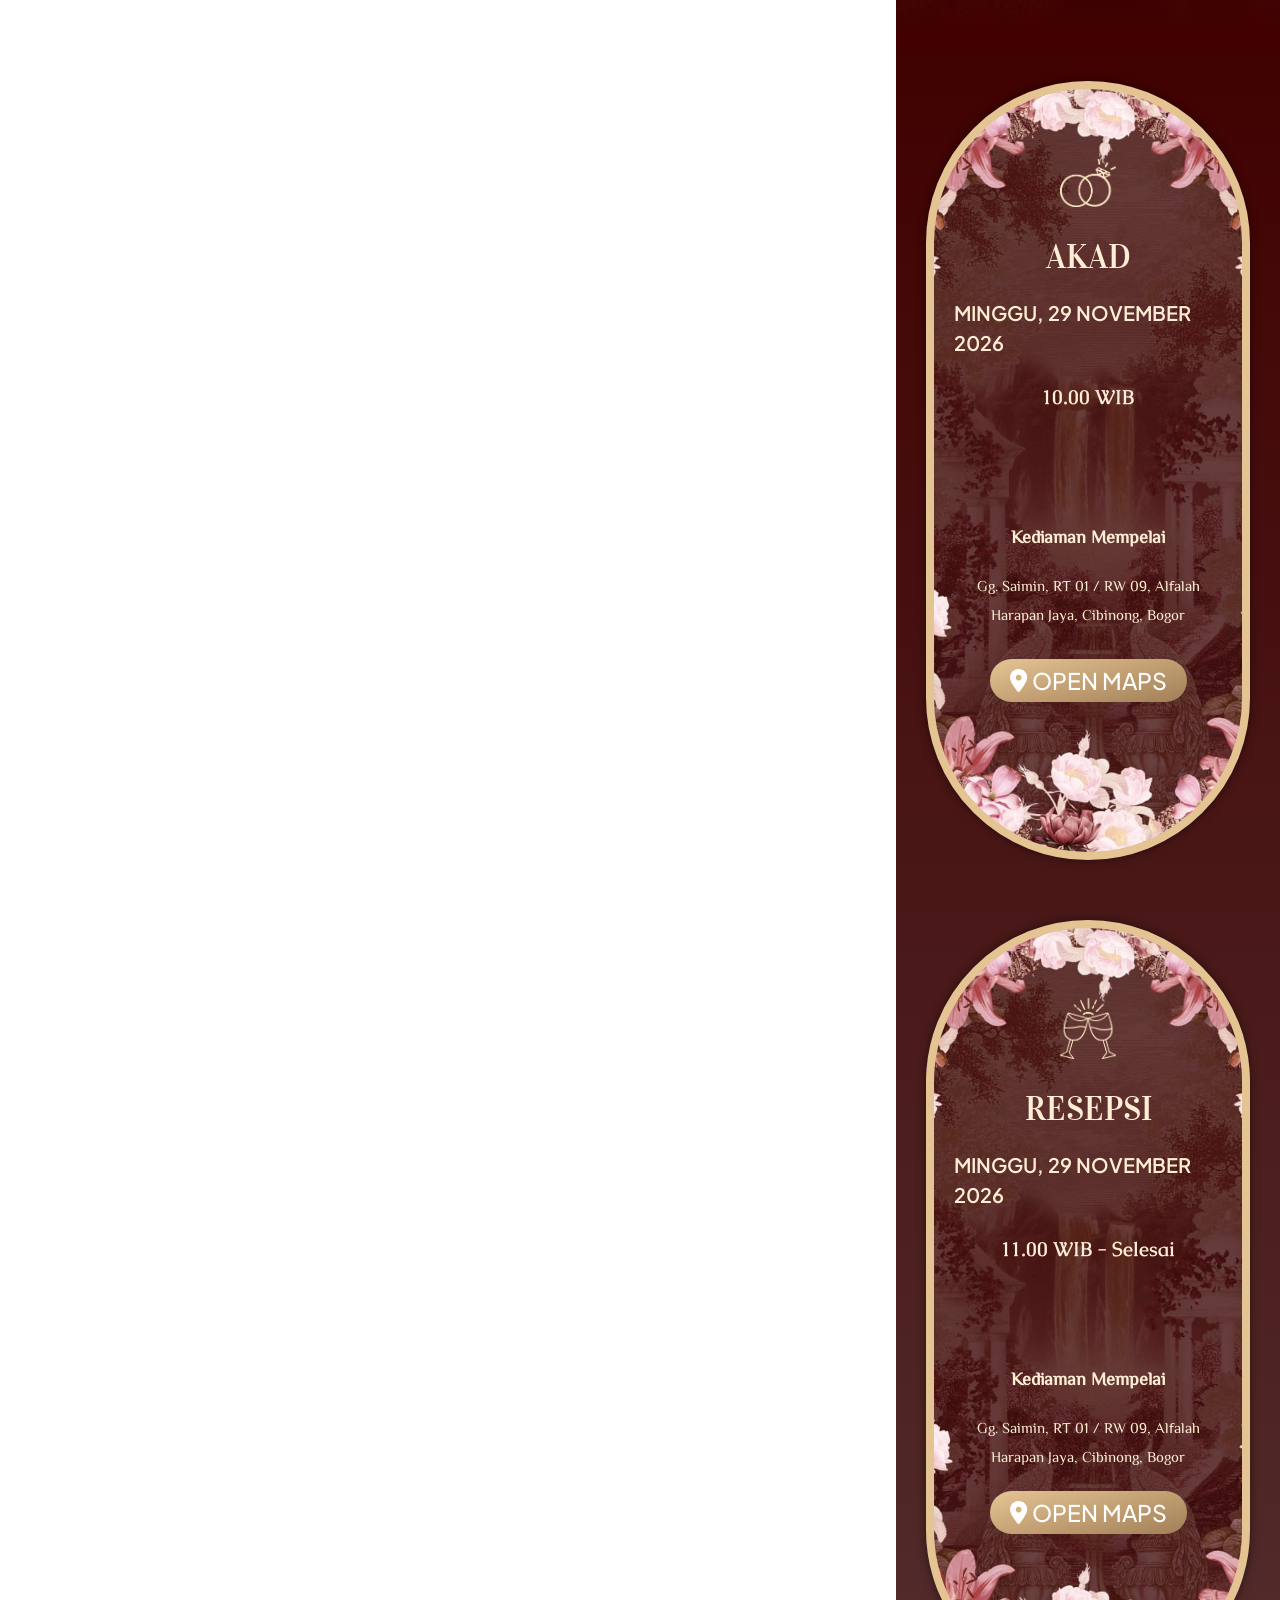
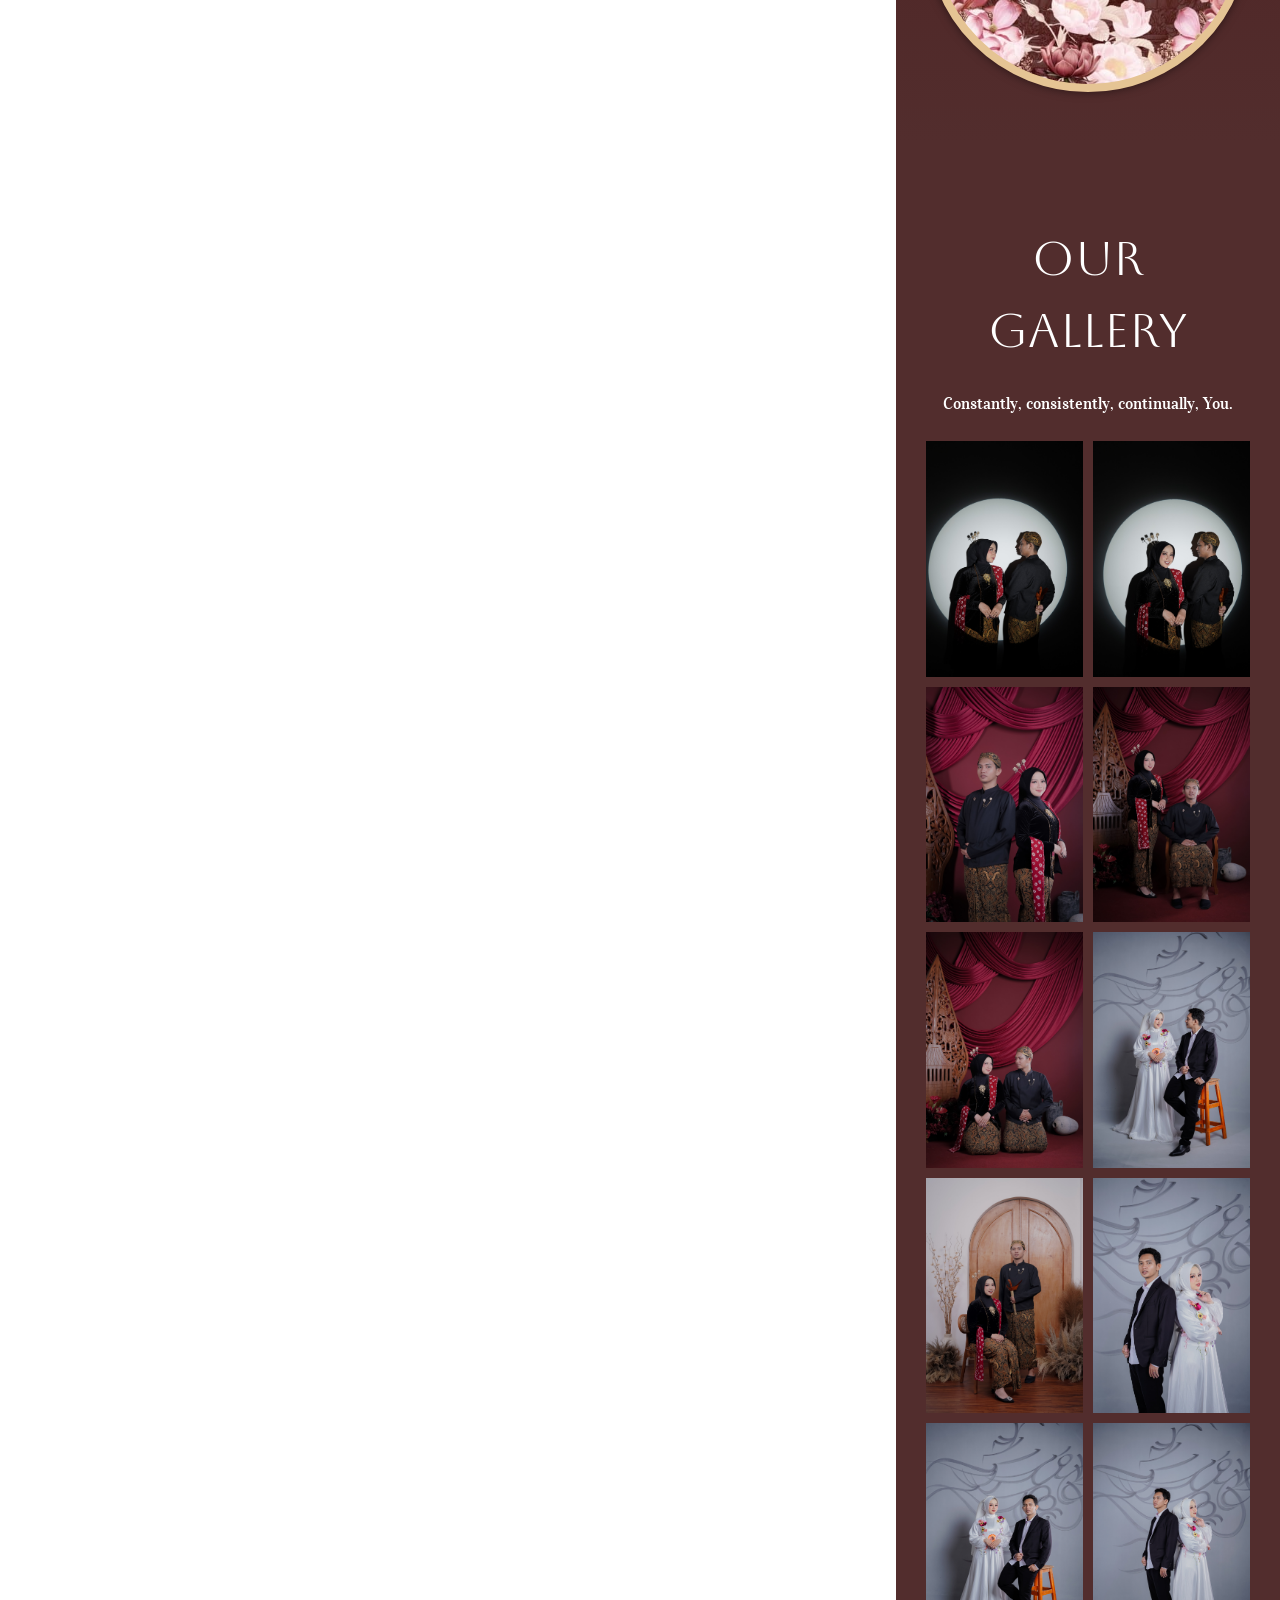
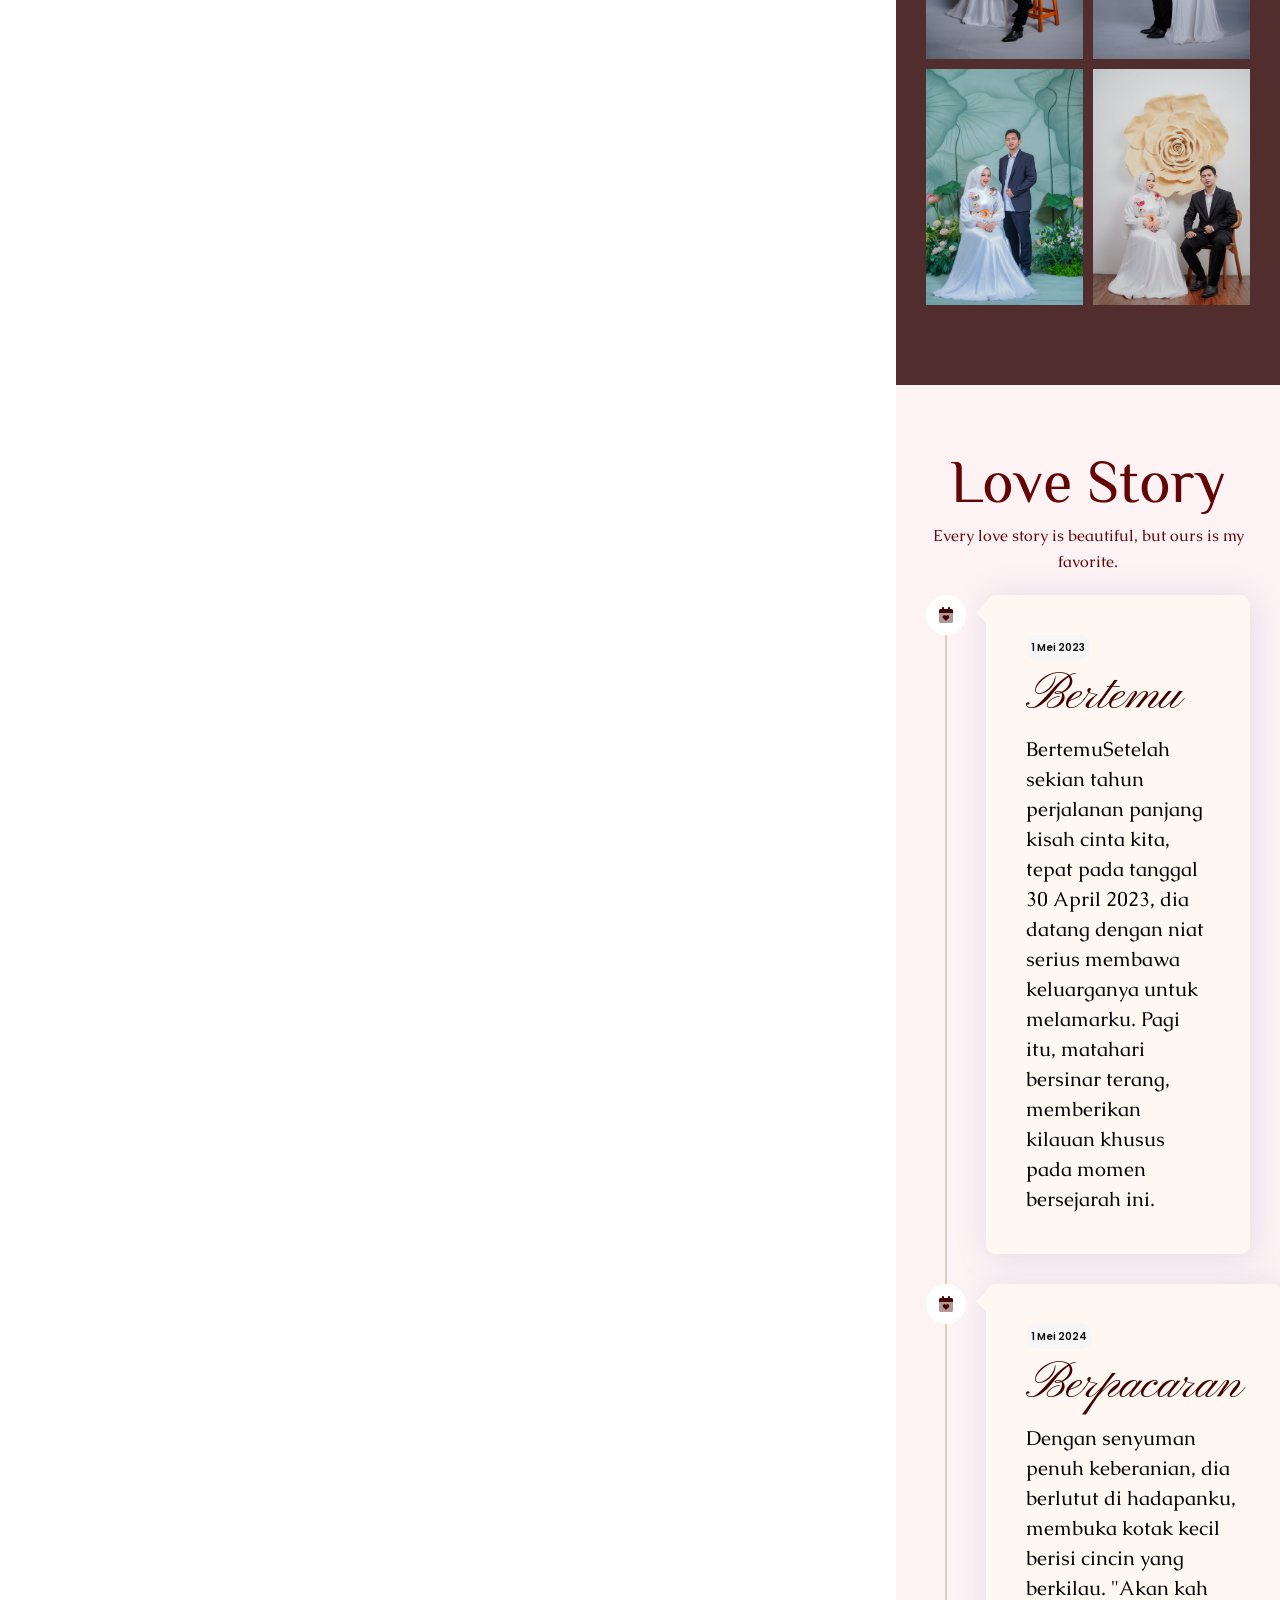
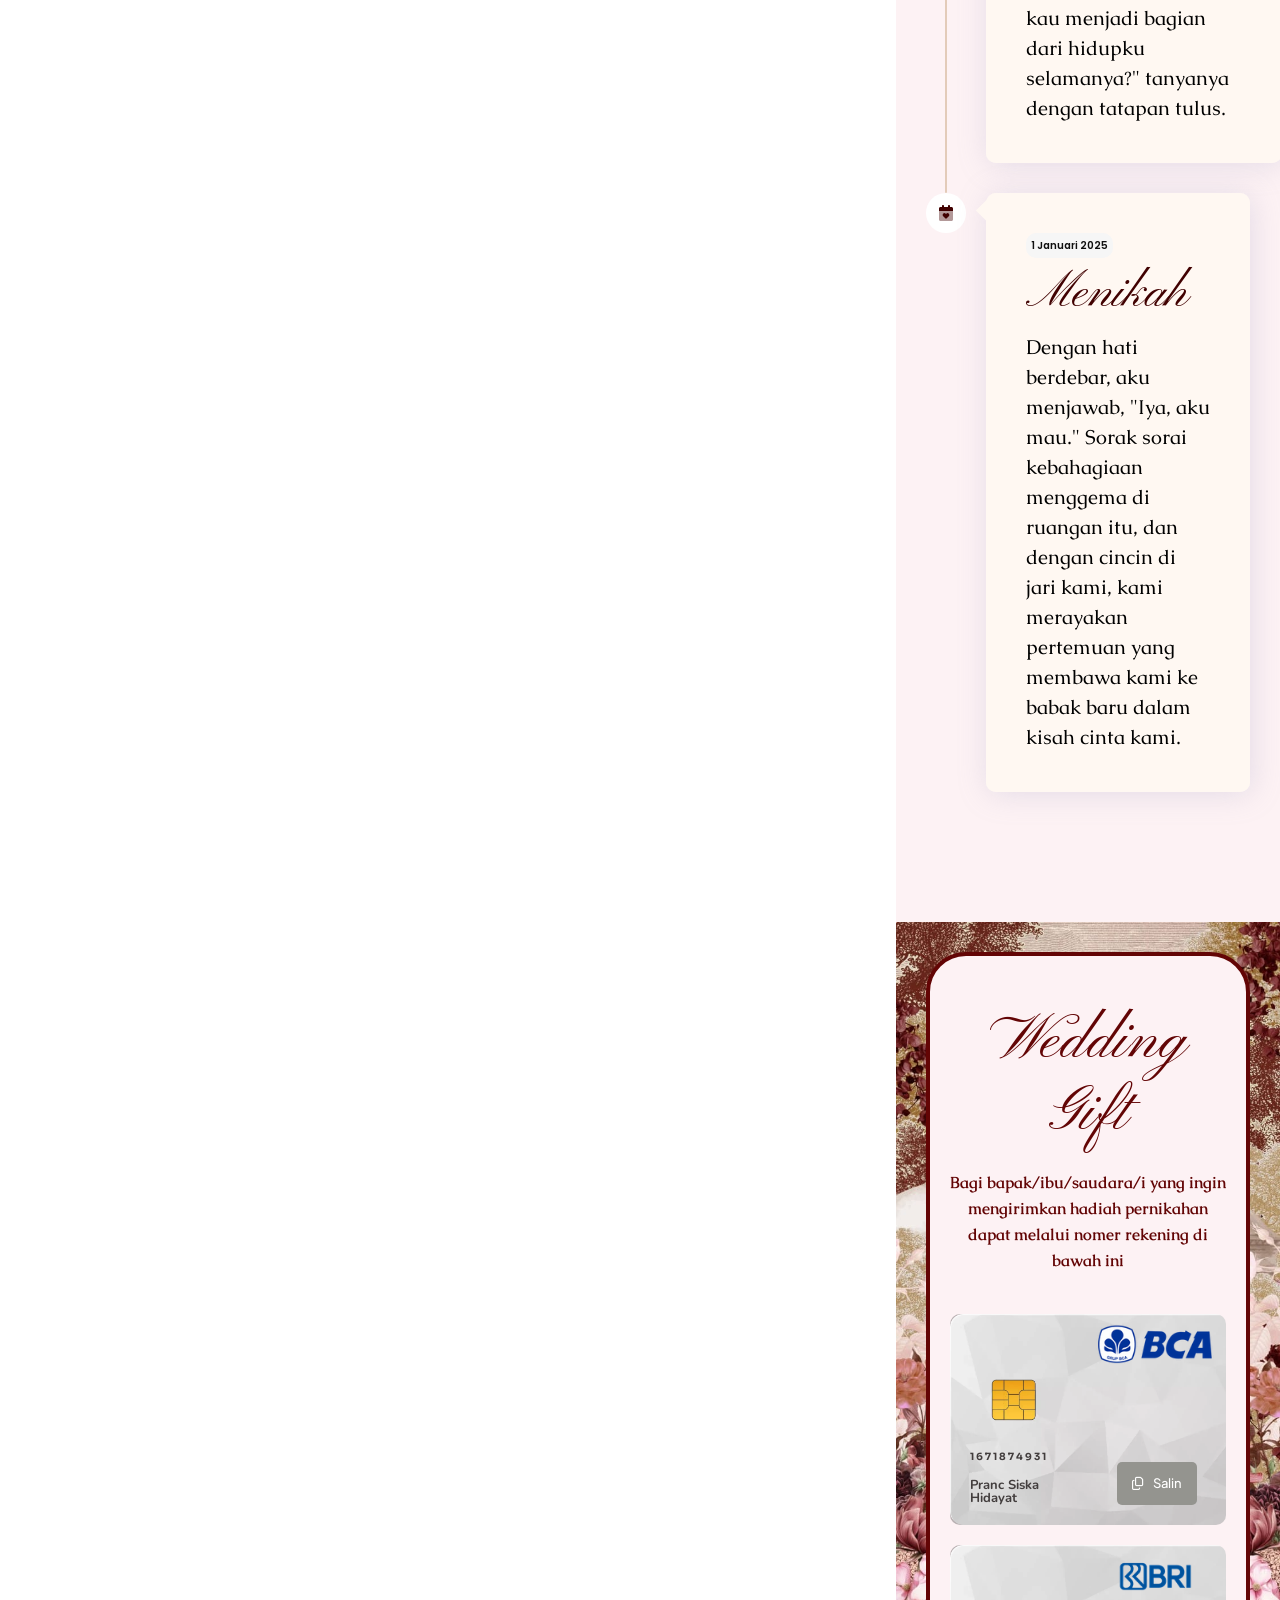
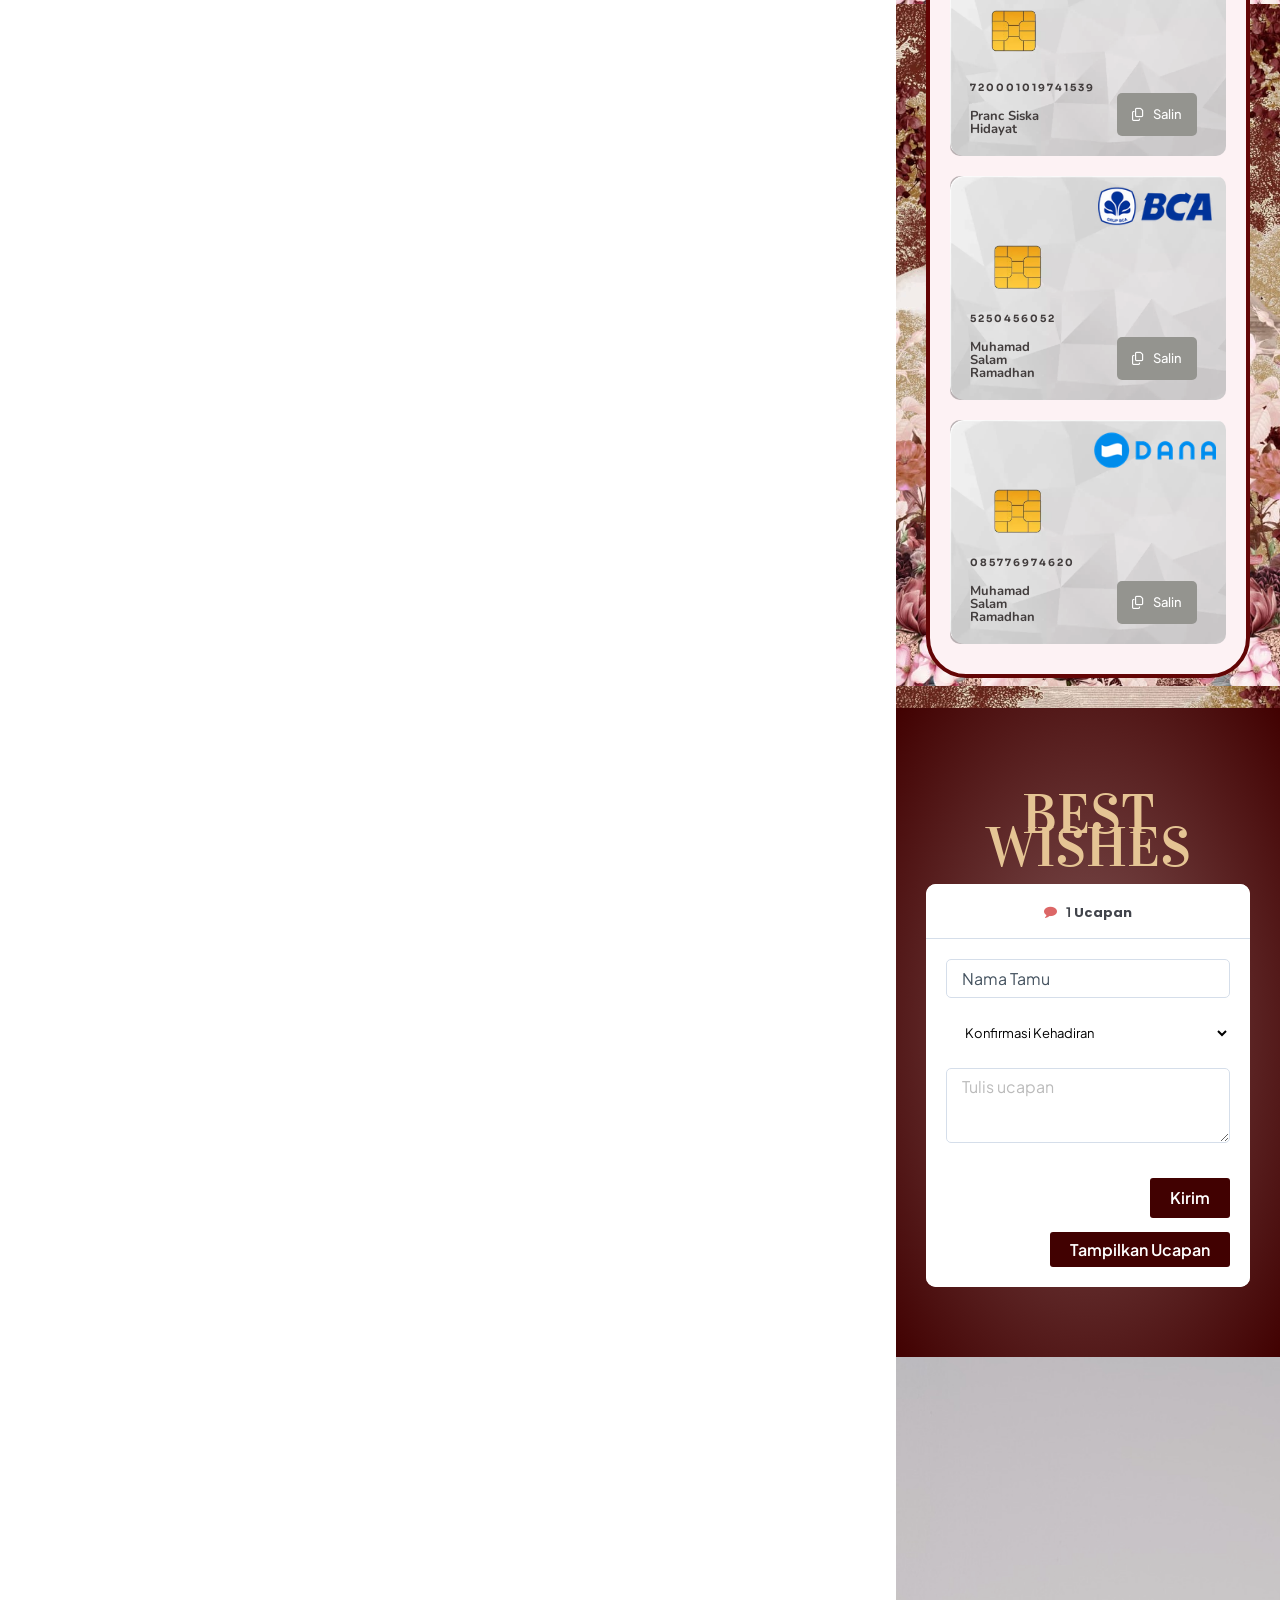
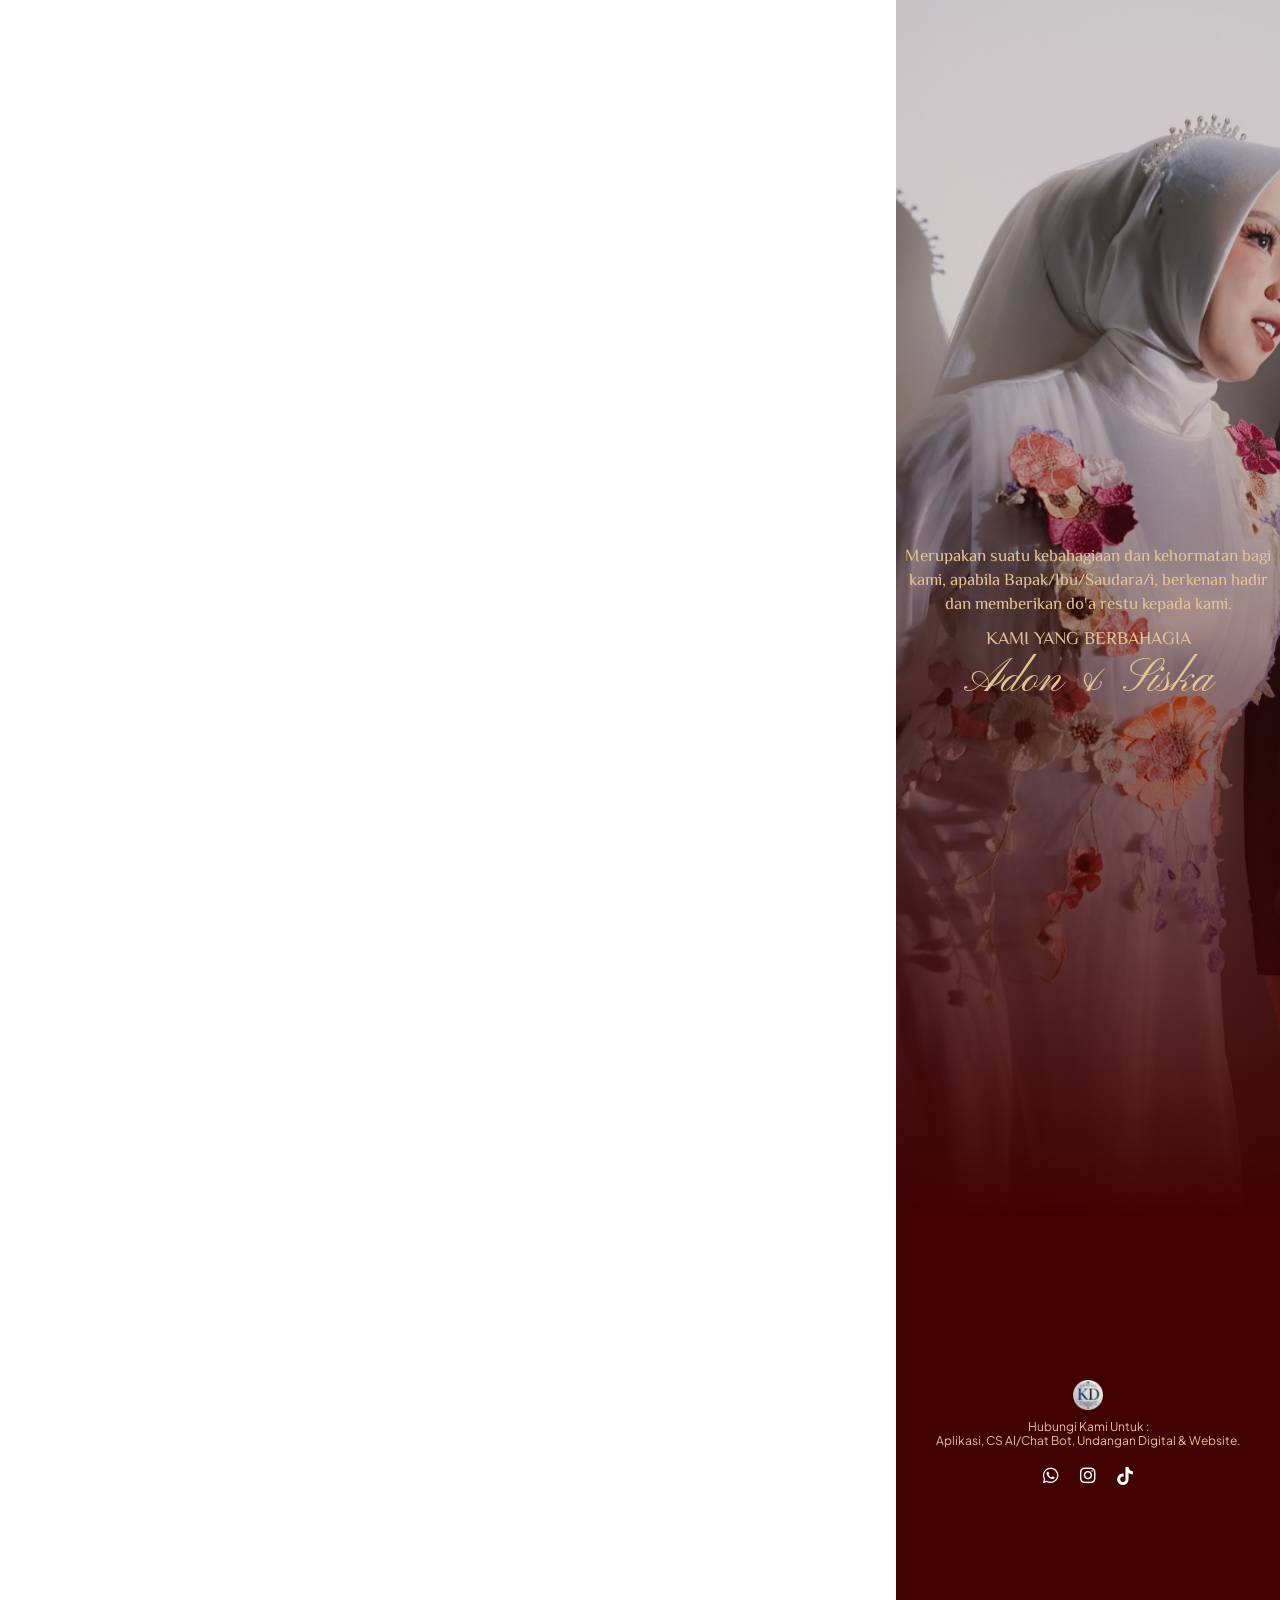
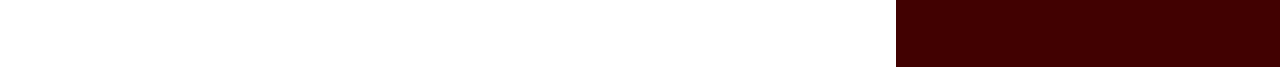
==== commit 7c47eda5: "fix: sesuaikan warna tombol ucapan ke maroon, sinkronkan jumlah ucapan riil, dan satukan foto akhir " ====
--- a/index.html
+++ b/index.html
@@ -2836,9 +2836,9 @@
 
 	<div class="saic-wrap-link">
 
-		<a href="index-1.htm?post_id=4689&#038;comments=32&#038;get=500&#038;order=DESC" id="saic-link-4689" class="saic-link saic-icon-link saic-icon-link-true auto-load-true">
+		<a href="index-1.htm?post_id=4689&#038;comments=1&#038;get=500&#038;order=DESC" id="saic-link-4689" class="saic-link saic-icon-link saic-icon-link-true auto-load-true">
 			<i class="saico-comment"></i>
-			<span>32</span>
+			<span>1</span>
 			Ucapan		</a>
 
 	</div>
@@ -2896,7 +2896,7 @@
 						</div>
 
 						<div class="saic-wrap-toggle" style="margin-top:14px;text-align:right;clear:both;">
-							<a role="button" href="#" class="kd-ucapan-toggle" id="kd-toggle-ucapan-4689" data-post="4689" style="display:inline-block;background-color:#1C3879;color:#FFFFFF;padding:8px 20px;border-radius:3px;font-weight:600;font-size:1em;line-height:1.2;text-decoration:none;cursor:pointer;">Tampilkan Ucapan</a>
+							<a role="button" href="#" class="kd-ucapan-toggle" id="kd-toggle-ucapan-4689" data-post="4689" style="display:inline-block;background-color:#410101;color:#FFFFFF;padding:8px 20px;border-radius:3px;font-weight:600;font-size:1em;line-height:1.2;text-decoration:none;cursor:pointer;transition:background-color 0.2s ease;">Tampilkan Ucapan</a>
 						</div>
 
 					</form>
@@ -2909,7 +2909,7 @@
 
 		<div id="saic-comment-status-4689" class="saic-comment-status"></div>
 
-		<ul id="saic-container-comment-4689" class="saic-container-comments saic-order-DESC saic-has-32-comments saic-multiple-comments" data-order="DESC"></ul>
+		<ul id="saic-container-comment-4689" class="saic-container-comments saic-order-DESC saic-has-1-comments saic-multiple-comments" data-order="DESC"></ul>
 
 		<div class="saic-holder-4689 saic-holder"></div>
 
@@ -2920,7 +2920,7 @@
 				</div>
 				</div>
 				</div>
-		<div class="elementor-element elementor-element-3f6c8ae e-con-full e-flex e-con e-child" data-id="3f6c8ae" data-element_type="container" data-e-type="container" data-settings="{&quot;background_background&quot;:&quot;slideshow&quot;,&quot;jet_parallax_layout_list&quot;:[],&quot;background_slideshow_transition_duration&quot;:2000,&quot;background_slideshow_ken_burns&quot;:&quot;yes&quot;,&quot;background_slideshow_gallery&quot;:[{&quot;id&quot;:5069,&quot;url&quot;:&quot;wp-content\/uploads\/2025\/03\/akhir-1.jpeg&quot;},{&quot;id&quot;:5070,&quot;url&quot;:&quot;wp-content\/uploads\/2025\/03\/akhir-2.jpeg&quot;}],&quot;background_slideshow_loop&quot;:&quot;yes&quot;,&quot;background_slideshow_slide_duration&quot;:5000,&quot;background_slideshow_slide_transition&quot;:&quot;fade&quot;,&quot;background_slideshow_ken_burns_zoom_direction&quot;:&quot;in&quot;}">
+		<div class="elementor-element elementor-element-3f6c8ae e-con-full e-flex e-con e-child" data-id="3f6c8ae" data-element_type="container" data-e-type="container" data-settings="{&quot;background_background&quot;:&quot;slideshow&quot;,&quot;jet_parallax_layout_list&quot;:[],&quot;background_slideshow_transition_duration&quot;:2000,&quot;background_slideshow_ken_burns&quot;:&quot;yes&quot;,&quot;background_slideshow_gallery&quot;:[{&quot;id&quot;:&quot;5069&quot;,&quot;url&quot;:&quot;wp-content\/uploads\/2025\/03\/akhir-1.jpeg&quot;},{&quot;id&quot;:&quot;5070&quot;,&quot;url&quot;:&quot;wp-content\/uploads\/2025\/03\/akhir-2.jpeg&quot;}],&quot;background_slideshow_loop&quot;:&quot;yes&quot;,&quot;background_slideshow_slide_duration&quot;:5000,&quot;background_slideshow_slide_transition&quot;:&quot;fade&quot;,&quot;background_slideshow_ken_burns_zoom_direction&quot;:&quot;in&quot;}">
 		<div class="elementor-element elementor-element-9e4262f e-con-full e-flex e-con e-child" data-id="9e4262f" data-element_type="container" data-e-type="container" data-settings="{&quot;jet_parallax_layout_list&quot;:[]}">
 				<div class="elementor-element elementor-element-92be126 elementor-widget elementor-widget-spacer" data-id="92be126" data-element_type="widget" data-e-type="widget" data-widget_type="spacer.default">
 				<div class="elementor-widget-container">
@@ -2929,10 +2929,6 @@
 		</div>
 						</div>
 				</div>
-				</div>
-				</div>
-		<div class="elementor-element elementor-element-347e55ed e-con-full e-flex e-con e-child" data-id="347e55ed" data-element_type="container" data-e-type="container" data-settings="{&quot;background_background&quot;:&quot;classic&quot;,&quot;jet_parallax_layout_list&quot;:[]}">
-		<div class="elementor-element elementor-element-261fd86f e-con-full e-flex e-con e-child" data-id="261fd86f" data-element_type="container" data-e-type="container" data-settings="{&quot;jet_parallax_layout_list&quot;:[]}">
 				<div class="elementor-element elementor-element-6aa5ca10 elementor-align-center elementor-invisible elementor-widget elementor-widget-lottie" data-id="6aa5ca10" data-element_type="widget" data-e-type="widget" data-settings="{&quot;source_json&quot;:{&quot;url&quot;:&quot;wp-content\/uploads\/2024\/08\/animation_lnbjd092.json&quot;,&quot;id&quot;:4600,&quot;size&quot;:&quot;&quot;},&quot;loop&quot;:&quot;yes&quot;,&quot;_animation&quot;:&quot;zoomIn&quot;,&quot;_animation_delay&quot;:200,&quot;source&quot;:&quot;media_file&quot;,&quot;caption_source&quot;:&quot;none&quot;,&quot;link_to&quot;:&quot;none&quot;,&quot;trigger&quot;:&quot;arriving_to_viewport&quot;,&quot;viewport&quot;:{&quot;unit&quot;:&quot;%&quot;,&quot;size&quot;:&quot;&quot;,&quot;sizes&quot;:{&quot;start&quot;:0,&quot;end&quot;:100}},&quot;play_speed&quot;:{&quot;unit&quot;:&quot;px&quot;,&quot;size&quot;:1,&quot;sizes&quot;:[]},&quot;start_point&quot;:{&quot;unit&quot;:&quot;%&quot;,&quot;size&quot;:0,&quot;sizes&quot;:[]},&quot;end_point&quot;:{&quot;unit&quot;:&quot;%&quot;,&quot;size&quot;:100,&quot;sizes&quot;:[]},&quot;renderer&quot;:&quot;svg&quot;}" data-widget_type="lottie.default">
 				<div class="elementor-widget-container">
 					<div class="e-lottie__container"><div class="e-lottie__animation"></div></div>				</div>
@@ -3169,7 +3165,7 @@
     var j = $(); if (!j) return;
     var btn = j('#kd-toggle-ucapan-' + post_id);
     if (!btn.length) return;
-    var n = counts[post_id];
+    var n = (typeof counts[post_id] !== 'undefined') ? counts[post_id] : 1;
     var txt = shown[post_id] ? 'Sembunyikan Ucapan' : 'Tampilkan Ucapan';
     if (n && !shown[post_id]) txt += ' (' + n + ')';
     btn.text(txt);
@@ -3188,6 +3184,9 @@
     var link = j('#saic-link-' + post_id);
     if (link.find('span').length) link.find('span').html(n);
     else link.append(' <span>' + n + '</span>');
+    if (link.attr('href')) {
+      link.attr('href', link.attr('href').replace(/comments=\d+/, 'comments=' + n));
+    }
     toggleLabel(post_id);
   }
   function rePage(post_id, destroy) {
@@ -3217,7 +3216,8 @@
       var html = '';
       for (var i = 0; i < data.comments.length; i++) html += item(data.comments[i]);
       list.html(html);
-      setCount(post_id, data.count || data.comments.length);
+      var cCount = (typeof data.count !== 'undefined') ? data.count : (data.comments ? data.comments.length : 0);
+      setCount(post_id, cCount);
       rePage(post_id, false);
       applyVis(post_id);
     }
@@ -3285,6 +3285,10 @@
       shown[post] = !shown[post];
       applyVis(post);
       return false;
+    });
+
+    jq(document).ready(function() {
+      W.getComments_SAIC('4689');
     });
   }
 })();
--- a/wp-content/uploads/elementor/css/post-4691.css
+++ b/wp-content/uploads/elementor/css/post-4691.css
@@ -0,0 +1,186 @@
+.elementor-4691 .elementor-element.elementor-element-478e960{--display:flex;--flex-direction:row;--container-widget-width:initial;--container-widget-height:100%;--container-widget-flex-grow:1;--container-widget-align-self:stretch;--flex-wrap-mobile:wrap;--gap:0px 0px;--row-gap:0px;--column-gap:0px;--overflow:hidden;--padding-top:0px;--padding-bottom:0px;--padding-left:0px;--padding-right:0px;}.elementor-4691 .elementor-element.elementor-element-478e960.e-con{--flex-grow:0;--flex-shrink:0;}.elementor-4691 .elementor-element.elementor-element-4e45f15{--display:flex;--align-items:stretch;--container-widget-width:calc( ( 1 - var( --container-widget-flex-grow ) ) * 100% );--gap:0px 0px;--row-gap:0px;--column-gap:0px;--overflow:hidden;--overlay-opacity:0.5;--padding-top:0px;--padding-bottom:0px;--padding-left:0px;--padding-right:0px;}.elementor-4691 .elementor-element.elementor-element-4e45f15::before, .elementor-4691 .elementor-element.elementor-element-4e45f15 > .elementor-background-video-container::before, .elementor-4691 .elementor-element.elementor-element-4e45f15 > .e-con-inner > .elementor-background-video-container::before, .elementor-4691 .elementor-element.elementor-element-4e45f15 > .elementor-background-slideshow::before, .elementor-4691 .elementor-element.elementor-element-4e45f15 > .e-con-inner > .elementor-background-slideshow::before, .elementor-4691 .elementor-element.elementor-element-4e45f15 > .elementor-motion-effects-container > .elementor-motion-effects-layer::before{--background-overlay:'';}.elementor-4691 .elementor-element.elementor-element-4e45f15.e-con{--flex-grow:0;--flex-shrink:0;}.elementor-4691 .elementor-element.elementor-element-142c1d93{--display:flex;--min-height:100vh;--justify-content:center;--align-items:center;--container-widget-width:calc( ( 1 - var( --container-widget-flex-grow ) ) * 100% );--gap:20px 20px;--row-gap:20px;--column-gap:20px;--overlay-opacity:0.5;--padding-top:20px;--padding-bottom:20px;--padding-left:20px;--padding-right:20px;}.elementor-4691 .elementor-element.elementor-element-142c1d93:not(.elementor-motion-effects-element-type-background), .elementor-4691 .elementor-element.elementor-element-142c1d93 > .elementor-motion-effects-container > .elementor-motion-effects-layer{background-image:url("../../2024/08/FRAGRANCE-BURGUNDY-DATES.jpg");background-position:center center;background-size:cover;}.elementor-4691 .elementor-element.elementor-element-142c1d93::before, .elementor-4691 .elementor-element.elementor-element-142c1d93 > .elementor-background-video-container::before, .elementor-4691 .elementor-element.elementor-element-142c1d93 > .e-con-inner > .elementor-background-video-container::before, .elementor-4691 .elementor-element.elementor-element-142c1d93 > .elementor-background-slideshow::before, .elementor-4691 .elementor-element.elementor-element-142c1d93 > .e-con-inner > .elementor-background-slideshow::before, .elementor-4691 .elementor-element.elementor-element-142c1d93 > .elementor-motion-effects-container > .elementor-motion-effects-layer::before{background-color:#00000096;--background-overlay:'';}.elementor-widget-heading .elementor-heading-title{font-family:var( --e-global-typography-primary-font-family ), Sans-serif;font-weight:var( --e-global-typography-primary-font-weight );color:var( --e-global-color-primary );}.elementor-4691 .elementor-element.elementor-element-2cb9a296 > .elementor-widget-container{margin:50px 0px -14px 0px;}.elementor-4691 .elementor-element.elementor-element-2cb9a296{text-align:start;}.elementor-4691 .elementor-element.elementor-element-2cb9a296 .elementor-heading-title{font-family:"Prata", Sans-serif;font-size:20px;font-weight:200;text-transform:capitalize;color:#FFFFFF;}.elementor-4691 .elementor-element.elementor-element-f11866e > .elementor-widget-container{margin:0px 0px 0px 0px;}.elementor-4691 .elementor-element.elementor-element-f11866e{text-align:center;}.elementor-4691 .elementor-element.elementor-element-f11866e .elementor-heading-title{font-family:"Belleza", Sans-serif;font-size:50px;font-weight:400;line-height:37px;letter-spacing:0px;word-spacing:1px;color:#E5C494;}.elementor-4691 .elementor-element.elementor-element-50106ab0{text-align:start;}.elementor-4691 .elementor-element.elementor-element-50106ab0 .elementor-heading-title{font-family:"Philosopher", Sans-serif;font-size:15px;font-weight:600;color:#FFFFFF;}.elementor-4691 .elementor-element.elementor-element-b66fd4a{--spacer-size:50px;}.elementor-4691 .elementor-element.elementor-element-569c2e05{--display:flex;--flex-direction:column;--container-widget-width:100%;--container-widget-height:initial;--container-widget-flex-grow:0;--container-widget-align-self:initial;--flex-wrap-mobile:wrap;--gap:0px 0px;--row-gap:0px;--column-gap:0px;--overflow:hidden;--padding-top:0px;--padding-bottom:0px;--padding-left:0px;--padding-right:0px;}.elementor-4691 .elementor-element.elementor-element-4fb61274{--display:flex;--min-height:100vh;--justify-content:center;--align-items:center;--container-widget-width:calc( ( 1 - var( --container-widget-flex-grow ) ) * 100% );--gap:0px 0px;--row-gap:0px;--column-gap:0px;--overflow:hidden;--overlay-opacity:0.5;border-style:none;--border-style:none;--padding-top:30px;--padding-bottom:20px;--padding-left:30px;--padding-right:30px;--z-index:999;}.elementor-4691 .elementor-element.elementor-element-4fb61274:not(.elementor-motion-effects-element-type-background), .elementor-4691 .elementor-element.elementor-element-4fb61274 > .elementor-motion-effects-container > .elementor-motion-effects-layer{background-image:url("../../2024/08/FRAGRANCE-BURGUNDY-FALLBACK.jpg");background-position:center center;background-repeat:no-repeat;background-size:cover;}.elementor-4691 .elementor-element.elementor-element-4fb61274::before, .elementor-4691 .elementor-element.elementor-element-4fb61274 > .elementor-background-video-container::before, .elementor-4691 .elementor-element.elementor-element-4fb61274 > .e-con-inner > .elementor-background-video-container::before, .elementor-4691 .elementor-element.elementor-element-4fb61274 > .elementor-background-slideshow::before, .elementor-4691 .elementor-element.elementor-element-4fb61274 > .e-con-inner > .elementor-background-slideshow::before, .elementor-4691 .elementor-element.elementor-element-4fb61274 > .elementor-motion-effects-container > .elementor-motion-effects-layer::before{--background-overlay:'';}.elementor-4691 .elementor-element.elementor-element-4fb61274.e-con{--align-self:center;}.elementor-4691 .elementor-element.elementor-element-2161a35f{--spacer-size:200px;}.elementor-4691 .elementor-element.elementor-element-a823405{--display:flex;--justify-content:center;--align-items:center;--container-widget-width:calc( ( 1 - var( --container-widget-flex-grow ) ) * 100% );--gap:10px 10px;--row-gap:10px;--column-gap:10px;--overflow:hidden;--padding-top:80px;--padding-bottom:50px;--padding-left:20px;--padding-right:20px;}.elementor-4691 .elementor-element.elementor-element-a823405.e-con{--align-self:center;}.elementor-4691 .elementor-element.elementor-element-735d665f > .elementor-widget-container{margin:0px 0px 0px 0px;}.elementor-4691 .elementor-element.elementor-element-735d665f{text-align:center;}.elementor-4691 .elementor-element.elementor-element-735d665f .elementor-heading-title{font-family:"Cinzel", Sans-serif;font-size:15px;font-weight:500;text-transform:capitalize;color:#FFFFFF;}.elementor-4691 .elementor-element.elementor-element-65bf6e2d > .elementor-widget-container{margin:0px 0px 0px 0px;}.elementor-4691 .elementor-element.elementor-element-65bf6e2d{text-align:center;}.elementor-4691 .elementor-element.elementor-element-65bf6e2d .elementor-heading-title{font-family:"Belleza", Sans-serif;font-size:40px;font-weight:400;line-height:37px;letter-spacing:0px;word-spacing:1px;color:#E5C494;}.elementor-4691 .elementor-element.elementor-element-76e5ccac{text-align:center;}.elementor-4691 .elementor-element.elementor-element-76e5ccac .elementor-heading-title{font-family:"Cinzel", Sans-serif;font-size:15px;font-weight:600;color:#FFFFFF;}.elementor-4691 .elementor-element.elementor-element-66e53baa{--spacer-size:50px;}.elementor-4691 .elementor-element.elementor-element-1c7bcfd5{--display:flex;}.elementor-4691 .elementor-element.elementor-element-5cf8deb7{--display:flex;--gap:10px 10px;--row-gap:10px;--column-gap:10px;--border-radius:10px 10px 10px 10px;}.elementor-4691 .elementor-element.elementor-element-711f103{text-align:center;}.elementor-4691 .elementor-element.elementor-element-711f103 .elementor-heading-title{font-family:"Philosopher", Sans-serif;font-size:15px;font-weight:600;color:#FFFFFF;}.elementor-4691 .elementor-element.elementor-element-34620295 > .elementor-widget-container{padding:5px 5px 5px 5px;border-radius:5px 5px 5px 5px;}.elementor-4691 .elementor-element.elementor-element-34620295{text-align:center;}.elementor-4691 .elementor-element.elementor-element-34620295 .elementor-heading-title{font-family:"Cormorant Infant", Sans-serif;font-size:20px;font-weight:700;color:#F1CA85;}.elementor-4691 .elementor-element.elementor-element-2408b2ab > .elementor-widget-container{margin:0px 0px 0px 0px;}.elementor-4691 .elementor-element.elementor-element-2408b2ab{text-align:center;}.elementor-4691 .elementor-element.elementor-element-2408b2ab .elementor-heading-title{font-family:"Poppins", Sans-serif;font-size:15px;font-weight:300;text-transform:capitalize;line-height:20px;letter-spacing:0px;color:#FFFFFF;}.elementor-widget-button .elementor-button{background-color:var( --e-global-color-accent );font-family:var( --e-global-typography-accent-font-family ), Sans-serif;font-weight:var( --e-global-typography-accent-font-weight );}.elementor-4691 .elementor-element.elementor-element-5051a67f .elementor-button{background-color:#E5C494;font-family:"Poppins", Sans-serif;font-size:12px;font-weight:500;fill:#552F1E;color:#552F1E;border-radius:5px 5px 5px 5px;}.elementor-4691 .elementor-element.elementor-element-5051a67f .elementor-button-content-wrapper{flex-direction:row;}.elementor-4691 .elementor-element.elementor-element-688da6e7{--display:flex;--gap:10px 10px;--row-gap:10px;--column-gap:10px;--border-radius:10px 10px 10px 10px;}.elementor-4691 .elementor-element.elementor-element-44704b2c{text-align:center;}.elementor-4691 .elementor-element.elementor-element-44704b2c .elementor-heading-title{font-family:"Philosopher", Sans-serif;font-size:15px;font-weight:600;color:#FFFFFF;}.elementor-4691 .elementor-element.elementor-element-2d2da069 > .elementor-widget-container{padding:5px 5px 5px 5px;border-radius:5px 5px 5px 5px;}.elementor-4691 .elementor-element.elementor-element-2d2da069{text-align:center;}.elementor-4691 .elementor-element.elementor-element-2d2da069 .elementor-heading-title{font-family:"Cormorant Infant", Sans-serif;font-size:20px;font-weight:700;color:#F1CA85;}.elementor-4691 .elementor-element.elementor-element-3d56ff02 .elementor-button{background-color:#E5C494;font-family:"Poppins", Sans-serif;font-size:12px;font-weight:500;fill:#552F1E;color:#552F1E;border-radius:5px 5px 5px 5px;}.elementor-4691 .elementor-element.elementor-element-3d56ff02 .elementor-button-content-wrapper{flex-direction:row;}.elementor-4691 .elementor-element.elementor-element-7d796425{--spacer-size:100px;}.elementor-4691 .elementor-element.elementor-element-41218241{--display:flex;--min-height:100vh;--flex-direction:row;--container-widget-width:calc( ( 1 - var( --container-widget-flex-grow ) ) * 100% );--container-widget-height:100%;--container-widget-flex-grow:1;--container-widget-align-self:stretch;--flex-wrap-mobile:wrap;--align-items:stretch;--gap:0px 0px;--row-gap:0px;--column-gap:0px;--overflow:hidden;--padding-top:50px;--padding-bottom:50px;--padding-left:20px;--padding-right:20px;}.elementor-4691 .elementor-element.elementor-element-41218241:not(.elementor-motion-effects-element-type-background), .elementor-4691 .elementor-element.elementor-element-41218241 > .elementor-motion-effects-container > .elementor-motion-effects-layer{background:url("../../2024/08/FRAGRANCE-BURGUNDY-vb.jpg") 50% 50%;background-size:cover;}.elementor-4691 .elementor-element.elementor-element-19bbdb33{--display:flex;--justify-content:center;--border-radius:500px 500px 0px 0px;--margin-top:0px;--margin-bottom:0px;--margin-left:20px;--margin-right:20px;--padding-top:0px;--padding-bottom:0px;--padding-left:0px;--padding-right:0px;}.elementor-4691 .elementor-element.elementor-element-3c338f71{--spacer-size:50px;}.elementor-4691 .elementor-element.elementor-element-3ddd782{text-align:center;}.elementor-4691 .elementor-element.elementor-element-3ddd782 .elementor-heading-title{font-family:"Cinzel", Sans-serif;font-size:22px;font-weight:500;text-transform:uppercase;color:#FFE5C0;}.elementor-4691 .elementor-element.elementor-element-ba080b2{--display:flex;--gap:0px 0px;--row-gap:0px;--column-gap:0px;--padding-top:0px;--padding-bottom:0px;--padding-left:0px;--padding-right:0px;}.elementor-4691 .elementor-element.elementor-element-a511b5e{--display:flex;}.elementor-4691 .elementor-element.elementor-element-78b967e > .elementor-widget-container{margin:10px 0px 0px 0px;}.elementor-4691 .elementor-element.elementor-element-78b967e{text-align:center;}.elementor-4691 .elementor-element.elementor-element-78b967e .elementor-heading-title{font-family:"Vidaloka", Sans-serif;font-size:60px;font-weight:500;text-transform:uppercase;letter-spacing:0px;color:#E5C494;}.elementor-4691 .elementor-element.elementor-element-58408ca > .elementor-widget-container{margin:0px 0px 0px 0px;}.elementor-4691 .elementor-element.elementor-element-58408ca{text-align:center;}.elementor-4691 .elementor-element.elementor-element-58408ca .elementor-heading-title{font-family:"Vidaloka", Sans-serif;font-size:60px;font-weight:500;text-transform:uppercase;letter-spacing:0px;color:#E5C494;}.elementor-4691 .elementor-element.elementor-element-4a32039{--display:flex;--gap:0px 0px;--row-gap:0px;--column-gap:0px;--padding-top:0px;--padding-bottom:0px;--padding-left:0px;--padding-right:0px;}.elementor-4691 .elementor-element.elementor-element-76c863e{--display:flex;}.elementor-4691 .elementor-element.elementor-element-79e1448 > .elementor-widget-container{margin:10px 0px 0px 0px;}.elementor-4691 .elementor-element.elementor-element-79e1448{text-align:center;}.elementor-4691 .elementor-element.elementor-element-79e1448 .elementor-heading-title{font-family:"Vidaloka", Sans-serif;font-size:60px;font-weight:500;text-transform:uppercase;letter-spacing:0px;color:#E5C494;}.elementor-4691 .elementor-element.elementor-element-770694f > .elementor-widget-container{margin:0px 0px 0px 0px;}.elementor-4691 .elementor-element.elementor-element-770694f{text-align:center;}.elementor-4691 .elementor-element.elementor-element-770694f .elementor-heading-title{font-family:"Vidaloka", Sans-serif;font-size:60px;font-weight:500;text-transform:uppercase;letter-spacing:0px;color:#E5C494;}.elementor-4691 .elementor-element.elementor-element-c55db8{text-align:center;}.elementor-4691 .elementor-element.elementor-element-c55db8 .elementor-heading-title{font-family:"Cinzel", Sans-serif;font-size:22px;font-weight:500;text-transform:uppercase;color:#FFE5C0;}.elementor-4691 .elementor-element.elementor-element-284b8dc .elementor-button{background-color:#61CE7000;font-family:"Roboto", Sans-serif;font-weight:500;fill:#FFE5C0;color:#FFE5C0;border-style:solid;border-width:1px 1px 1px 1px;border-color:#FFE5C0;border-radius:50px 50px 50px 50px;padding:20px 10px 20px 10px;}.elementor-4691 .elementor-element.elementor-element-4363695a{--spacer-size:129px;}.elementor-4691 .elementor-element.elementor-element-4eba4e0d{--display:flex;--flex-direction:row;--container-widget-width:calc( ( 1 - var( --container-widget-flex-grow ) ) * 100% );--container-widget-height:100%;--container-widget-flex-grow:1;--container-widget-align-self:stretch;--flex-wrap-mobile:wrap;--align-items:stretch;--gap:0px 0px;--row-gap:0px;--column-gap:0px;--overflow:hidden;--margin-top:0px;--margin-bottom:0px;--margin-left:0px;--margin-right:0px;--padding-top:50px;--padding-bottom:50px;--padding-left:0px;--padding-right:0px;}.elementor-4691 .elementor-element.elementor-element-4eba4e0d:not(.elementor-motion-effects-element-type-background), .elementor-4691 .elementor-element.elementor-element-4eba4e0d > .elementor-motion-effects-container > .elementor-motion-effects-layer{background-color:transparent;background-image:radial-gradient(at center center, #815656 0%, #410101 100%);}.elementor-4691 .elementor-element.elementor-element-1ffd96d1{--display:flex;--overlay-opacity:1;border-style:none;--border-style:none;--border-radius:0px 0px 0px 0px;--margin-top:0px;--margin-bottom:0px;--margin-left:20px;--margin-right:20px;--padding-top:40px;--padding-bottom:90px;--padding-left:0px;--padding-right:0px;}.elementor-4691 .elementor-element.elementor-element-1ffd96d1::before, .elementor-4691 .elementor-element.elementor-element-1ffd96d1 > .elementor-background-video-container::before, .elementor-4691 .elementor-element.elementor-element-1ffd96d1 > .e-con-inner > .elementor-background-video-container::before, .elementor-4691 .elementor-element.elementor-element-1ffd96d1 > .elementor-background-slideshow::before, .elementor-4691 .elementor-element.elementor-element-1ffd96d1 > .e-con-inner > .elementor-background-slideshow::before, .elementor-4691 .elementor-element.elementor-element-1ffd96d1 > .elementor-motion-effects-container > .elementor-motion-effects-layer::before{--background-overlay:'';}.elementor-4691 .elementor-element.elementor-element-aabcfc3{--display:flex;--flex-direction:row;--container-widget-width:initial;--container-widget-height:100%;--container-widget-flex-grow:1;--container-widget-align-self:stretch;--flex-wrap-mobile:wrap;--justify-content:center;--gap:0px 0px;--row-gap:0px;--column-gap:0px;}.elementor-4691 .elementor-element.elementor-element-4151af7 > .elementor-widget-container{margin:0px -5px 0px 0px;}.elementor-4691 .elementor-element.elementor-element-4151af7 .jet-listing-dynamic-field__content{color:#E5C494;font-family:"romauntgaolines", Sans-serif;font-size:70px;text-transform:capitalize;text-align:left;}.elementor-4691 .elementor-element.elementor-element-4151af7 .jet-listing-dynamic-field .jet-listing-dynamic-field__inline-wrap{width:auto;}.elementor-4691 .elementor-element.elementor-element-4151af7 .jet-listing-dynamic-field .jet-listing-dynamic-field__content{width:auto;}.elementor-4691 .elementor-element.elementor-element-4151af7 .jet-listing-dynamic-field{justify-content:flex-start;}.elementor-4691 .elementor-element.elementor-element-b49d196 > .elementor-widget-container{margin:0px 0px 0px 0px;padding:0px 0px 0px 0px;}.elementor-4691 .elementor-element.elementor-element-b49d196 .jet-listing-dynamic-field__content{color:#E5C494;font-family:"romauntgaolines", Sans-serif;font-size:70px;text-transform:uppercase;text-align:left;}.elementor-4691 .elementor-element.elementor-element-b49d196 .jet-listing-dynamic-field .jet-listing-dynamic-field__inline-wrap{width:auto;}.elementor-4691 .elementor-element.elementor-element-b49d196 .jet-listing-dynamic-field .jet-listing-dynamic-field__content{width:auto;}.elementor-4691 .elementor-element.elementor-element-b49d196 .jet-listing-dynamic-field{justify-content:flex-start;}.elementor-4691 .elementor-element.elementor-element-f0e28ea{--display:flex;--flex-direction:row;--container-widget-width:initial;--container-widget-height:100%;--container-widget-flex-grow:1;--container-widget-align-self:stretch;--flex-wrap-mobile:wrap;--justify-content:center;--gap:0px 0px;--row-gap:0px;--column-gap:0px;}.elementor-4691 .elementor-element.elementor-element-b9cce3b > .elementor-widget-container{margin:0px -5px 0px 0px;}.elementor-4691 .elementor-element.elementor-element-b9cce3b .jet-listing-dynamic-field__content{color:#E5C494;font-family:"romauntgaolines", Sans-serif;font-size:70px;text-transform:capitalize;text-align:left;}.elementor-4691 .elementor-element.elementor-element-b9cce3b .jet-listing-dynamic-field .jet-listing-dynamic-field__inline-wrap{width:auto;}.elementor-4691 .elementor-element.elementor-element-b9cce3b .jet-listing-dynamic-field .jet-listing-dynamic-field__content{width:auto;}.elementor-4691 .elementor-element.elementor-element-b9cce3b .jet-listing-dynamic-field{justify-content:flex-start;}.elementor-4691 .elementor-element.elementor-element-9c921da > .elementor-widget-container{margin:0px 0px 0px 0px;padding:0px 0px 0px 0px;}.elementor-4691 .elementor-element.elementor-element-9c921da .jet-listing-dynamic-field__content{color:#E5C494;font-family:"romauntgaolines", Sans-serif;font-size:70px;text-transform:uppercase;text-align:left;}.elementor-4691 .elementor-element.elementor-element-9c921da .jet-listing-dynamic-field .jet-listing-dynamic-field__inline-wrap{width:auto;}.elementor-4691 .elementor-element.elementor-element-9c921da .jet-listing-dynamic-field .jet-listing-dynamic-field__content{width:auto;}.elementor-4691 .elementor-element.elementor-element-9c921da .jet-listing-dynamic-field{justify-content:flex-start;}.elementor-4691 .elementor-element.elementor-element-733bcfe > .elementor-widget-container{margin:10px 0px 0px 0px;padding:0px 0px 0px 0px;}.elementor-4691 .elementor-element.elementor-element-733bcfe{z-index:999;text-align:center;}.elementor-4691 .elementor-element.elementor-element-733bcfe .elementor-heading-title{font-family:"Aboreto", Sans-serif;font-size:36px;font-weight:500;text-transform:capitalize;line-height:54px;letter-spacing:0px;color:#E5C494;}.elementor-4691 .elementor-element.elementor-element-6d4cb715 > .elementor-widget-container{margin:0px 0px 0px 0px;}.elementor-4691 .elementor-element.elementor-element-6d4cb715{z-index:9;text-align:center;}.elementor-4691 .elementor-element.elementor-element-6d4cb715 .elementor-heading-title{font-family:"Gilda Display", Sans-serif;font-size:16px;font-weight:400;line-height:38px;color:#E5C494;}.elementor-4691 .elementor-element.elementor-element-49e4d70 > .elementor-widget-container{margin:0px 0px 0px 0px;}.elementor-4691 .elementor-element.elementor-element-49e4d70{z-index:9;text-align:center;}.elementor-4691 .elementor-element.elementor-element-49e4d70 .elementor-heading-title{font-family:"Gilda Display", Sans-serif;font-size:16px;font-weight:400;line-height:38px;color:#E5C494;}.elementor-4691 .elementor-element.elementor-element-1a379d4d > .elementor-widget-container{margin:0px 0px 0px 0px;}.elementor-4691 .elementor-element.elementor-element-1a379d4d{z-index:9;text-align:center;}.elementor-4691 .elementor-element.elementor-element-1a379d4d .elementor-heading-title{font-family:"Gilda Display", Sans-serif;font-size:16px;font-weight:400;line-height:38px;color:#E5C494;}.elementor-4691 .elementor-element.elementor-element-49be3fff{--display:flex;--flex-direction:row;--container-widget-width:calc( ( 1 - var( --container-widget-flex-grow ) ) * 100% );--container-widget-height:100%;--container-widget-flex-grow:1;--container-widget-align-self:stretch;--flex-wrap-mobile:wrap;--align-items:stretch;--gap:0px 0px;--row-gap:0px;--column-gap:0px;--overflow:hidden;--padding-top:0px;--padding-bottom:0px;--padding-left:0px;--padding-right:0px;}.elementor-4691 .elementor-element.elementor-element-49be3fff:not(.elementor-motion-effects-element-type-background), .elementor-4691 .elementor-element.elementor-element-49be3fff > .elementor-motion-effects-container > .elementor-motion-effects-layer{background-image:url("../../2024/08/FRAGRANCE-BURGUNDY-UNI.jpg");background-position:top center;background-size:contain;}.elementor-4691 .elementor-element.elementor-element-3f5a32db{--display:flex;border-style:solid;--border-style:solid;border-width:7px 7px 7px 7px;--border-top-width:7px;--border-right-width:7px;--border-bottom-width:7px;--border-left-width:7px;border-color:#E5C494;--border-color:#E5C494;--border-radius:40px 40px 40px 40px;box-shadow:0px 0px 10px 0px rgba(0,0,0,0.5);--margin-top:30px;--margin-bottom:30px;--margin-left:30px;--margin-right:30px;--padding-top:50px;--padding-bottom:80px;--padding-left:20px;--padding-right:20px;}.elementor-4691 .elementor-element.elementor-element-3f5a32db:not(.elementor-motion-effects-element-type-background), .elementor-4691 .elementor-element.elementor-element-3f5a32db > .elementor-motion-effects-container > .elementor-motion-effects-layer{background-color:transparent;background-image:radial-gradient(at center center, #410101 0%, #571F1FDB 100%);}.elementor-4691 .elementor-element.elementor-element-137e506 > .elementor-widget-container{margin:0px 0px 0px 0px;padding:0px 10px 0px 10px;}.elementor-4691 .elementor-element.elementor-element-137e506{z-index:999;text-align:center;}.elementor-4691 .elementor-element.elementor-element-137e506 .elementor-heading-title{font-family:"Vidaloka", Sans-serif;font-size:54px;font-weight:400;text-transform:capitalize;line-height:56px;letter-spacing:0px;color:#E5C494;}.elementor-4691 .elementor-element.elementor-element-2bb82f8a > .elementor-widget-container{margin:0px 0px 10px 0px;}.elementor-4691 .elementor-element.elementor-element-2bb82f8a{text-align:center;}.elementor-4691 .elementor-element.elementor-element-2bb82f8a .elementor-heading-title{font-family:"Caudex", Sans-serif;font-weight:600;line-height:26px;color:#E5C494;}.elementor-4691 .elementor-element.elementor-element-16180f83{--display:flex;--justify-content:center;--align-items:center;--container-widget-width:calc( ( 1 - var( --container-widget-flex-grow ) ) * 100% );border-style:solid;--border-style:solid;border-width:5px 5px 5px 5px;--border-top-width:5px;--border-right-width:5px;--border-bottom-width:5px;--border-left-width:5px;border-color:#E5C494;--border-color:#E5C494;--border-radius:500px 500px 500px 500px;}.elementor-4691 .elementor-element.elementor-element-16180f83.e-con{--align-self:center;}.elementor-4691 .elementor-element.elementor-element-8e710c2{--spacer-size:40vh;}.elementor-4691 .elementor-element.elementor-element-96624c1 > .elementor-widget-container{margin:10px 0px 0px 0px;padding:0px 0px 0px 0px;}.elementor-4691 .elementor-element.elementor-element-96624c1{z-index:999;text-align:center;}.elementor-4691 .elementor-element.elementor-element-96624c1 .elementor-heading-title{font-family:"Pinyon Script", Sans-serif;font-size:69px;font-weight:500;text-transform:capitalize;line-height:54px;letter-spacing:0px;color:#E5C494;}.elementor-4691 .elementor-element.elementor-element-1d8c1b66 > .elementor-widget-container{margin:0px 0px 0px 0px;padding:0px 0px 0px 0px;}.elementor-4691 .elementor-element.elementor-element-1d8c1b66{z-index:999;text-align:center;}.elementor-4691 .elementor-element.elementor-element-1d8c1b66 .elementor-heading-title{font-family:"Zen Antique", Sans-serif;font-size:20px;font-weight:500;line-height:48px;letter-spacing:0px;color:#E5C494;}.elementor-4691 .elementor-element.elementor-element-35d736b9{--display:flex;--gap:0px 0px;--row-gap:0px;--column-gap:0px;}.elementor-4691 .elementor-element.elementor-element-2e11d9f4 > .elementor-widget-container{margin:0px 0px 10px 0px;}.elementor-4691 .elementor-element.elementor-element-2e11d9f4{text-align:center;}.elementor-4691 .elementor-element.elementor-element-2e11d9f4 .elementor-heading-title{font-family:"Caudex", Sans-serif;font-weight:600;line-height:26px;color:#E5C494;}.elementor-4691 .elementor-element.elementor-element-7228b311 > .elementor-widget-container{margin:0px 0px 10px 0px;}.elementor-4691 .elementor-element.elementor-element-7228b311{text-align:center;}.elementor-4691 .elementor-element.elementor-element-7228b311 .elementor-heading-title{font-family:"Caudex", Sans-serif;font-weight:600;line-height:26px;color:#E5C494;}.elementor-4691 .elementor-element.elementor-element-4df1333e{--grid-template-columns:repeat(0, auto);z-index:999;--icon-size:25px;--grid-column-gap:5px;--grid-row-gap:0px;}.elementor-4691 .elementor-element.elementor-element-4df1333e .elementor-widget-container{text-align:center;}.elementor-4691 .elementor-element.elementor-element-4df1333e .elementor-social-icon{background-color:#E5C494;--icon-padding:0.3em;}.elementor-4691 .elementor-element.elementor-element-4df1333e .elementor-social-icon i{color:#410101;}.elementor-4691 .elementor-element.elementor-element-4df1333e .elementor-social-icon svg{fill:#410101;}.elementor-4691 .elementor-element.elementor-element-37adcc6 > .elementor-widget-container{margin:30px 0px 0px 0px;padding:0px 0px 0px 0px;}.elementor-4691 .elementor-element.elementor-element-37adcc6{z-index:999;text-align:center;}.elementor-4691 .elementor-element.elementor-element-37adcc6 .elementor-heading-title{font-family:"Pinyon Script", Sans-serif;font-size:46px;font-weight:500;line-height:54px;letter-spacing:0px;color:#E5C494;}.elementor-4691 .elementor-element.elementor-element-9c5a61c > .elementor-widget-container{margin:30px 0px 0px 0px;padding:0px 0px 0px 0px;}.elementor-4691 .elementor-element.elementor-element-9c5a61c{z-index:999;text-align:center;}.elementor-4691 .elementor-element.elementor-element-9c5a61c .elementor-heading-title{font-family:"Pinyon Script", Sans-serif;font-size:46px;font-weight:500;line-height:54px;letter-spacing:0px;color:#E5C494;}.elementor-4691 .elementor-element.elementor-element-760f6757{--display:flex;--justify-content:center;--align-items:center;--container-widget-width:calc( ( 1 - var( --container-widget-flex-grow ) ) * 100% );border-style:solid;--border-style:solid;border-width:5px 5px 5px 5px;--border-top-width:5px;--border-right-width:5px;--border-bottom-width:5px;--border-left-width:5px;border-color:#E5C494;--border-color:#E5C494;--border-radius:500px 500px 500px 500px;}.elementor-4691 .elementor-element.elementor-element-760f6757.e-con{--align-self:center;}.elementor-4691 .elementor-element.elementor-element-37506823{--spacer-size:40vh;}.elementor-4691 .elementor-element.elementor-element-58174b2 > .elementor-widget-container{margin:10px 0px 0px 0px;padding:0px 0px 0px 0px;}.elementor-4691 .elementor-element.elementor-element-58174b2{z-index:999;text-align:center;}.elementor-4691 .elementor-element.elementor-element-58174b2 .elementor-heading-title{font-family:"Pinyon Script", Sans-serif;font-size:69px;font-weight:500;text-transform:capitalize;line-height:54px;letter-spacing:0px;color:#E5C494;}.elementor-4691 .elementor-element.elementor-element-ecec0da > .elementor-widget-container{margin:0px 0px 0px 0px;padding:0px 0px 0px 0px;}.elementor-4691 .elementor-element.elementor-element-ecec0da{z-index:999;text-align:center;}.elementor-4691 .elementor-element.elementor-element-ecec0da .elementor-heading-title{font-family:"Zen Antique", Sans-serif;font-size:20px;font-weight:500;line-height:48px;letter-spacing:0px;color:#E5C494;}.elementor-4691 .elementor-element.elementor-element-3fa40077{--display:flex;--gap:0px 0px;--row-gap:0px;--column-gap:0px;}.elementor-4691 .elementor-element.elementor-element-5215636e > .elementor-widget-container{margin:0px 0px 10px 0px;}.elementor-4691 .elementor-element.elementor-element-5215636e{text-align:center;}.elementor-4691 .elementor-element.elementor-element-5215636e .elementor-heading-title{font-family:"Caudex", Sans-serif;font-weight:600;line-height:26px;color:#E5C494;}.elementor-4691 .elementor-element.elementor-element-2615185c > .elementor-widget-container{margin:0px 0px 10px 0px;}.elementor-4691 .elementor-element.elementor-element-2615185c{text-align:center;}.elementor-4691 .elementor-element.elementor-element-2615185c .elementor-heading-title{font-family:"Caudex", Sans-serif;font-weight:600;line-height:26px;color:#E5C494;}.elementor-4691 .elementor-element.elementor-element-7f99fff5{--grid-template-columns:repeat(0, auto);z-index:999;--icon-size:25px;--grid-column-gap:5px;--grid-row-gap:0px;}.elementor-4691 .elementor-element.elementor-element-7f99fff5 .elementor-widget-container{text-align:center;}.elementor-4691 .elementor-element.elementor-element-7f99fff5 .elementor-social-icon{background-color:#E5C494;--icon-padding:0.3em;}.elementor-4691 .elementor-element.elementor-element-7f99fff5 .elementor-social-icon i{color:#410101;}.elementor-4691 .elementor-element.elementor-element-7f99fff5 .elementor-social-icon svg{fill:#410101;}.elementor-4691 .elementor-element.elementor-element-47623b9{--display:flex;--flex-direction:row;--container-widget-width:calc( ( 1 - var( --container-widget-flex-grow ) ) * 100% );--container-widget-height:100%;--container-widget-flex-grow:1;--container-widget-align-self:stretch;--flex-wrap-mobile:wrap;--align-items:stretch;--gap:0px 0px;--row-gap:0px;--column-gap:0px;--overflow:hidden;--padding-top:0px;--padding-bottom:0px;--padding-left:0px;--padding-right:0px;}.elementor-4691 .elementor-element.elementor-element-47623b9:not(.elementor-motion-effects-element-type-background), .elementor-4691 .elementor-element.elementor-element-47623b9 > .elementor-motion-effects-container > .elementor-motion-effects-layer{background-image:url("../../2024/08/FRAGRANCE-BURGUNDY-UNI.jpg");background-position:top center;background-size:contain;}.elementor-4691 .elementor-element.elementor-element-90b9fd8{--display:flex;border-style:solid;--border-style:solid;border-width:7px 7px 7px 7px;--border-top-width:7px;--border-right-width:7px;--border-bottom-width:7px;--border-left-width:7px;border-color:#E5C494;--border-color:#E5C494;--border-radius:40px 40px 40px 40px;box-shadow:0px 0px 10px 0px rgba(0,0,0,0.5);--margin-top:30px;--margin-bottom:30px;--margin-left:30px;--margin-right:30px;--padding-top:50px;--padding-bottom:80px;--padding-left:20px;--padding-right:20px;}.elementor-4691 .elementor-element.elementor-element-90b9fd8:not(.elementor-motion-effects-element-type-background), .elementor-4691 .elementor-element.elementor-element-90b9fd8 > .elementor-motion-effects-container > .elementor-motion-effects-layer{background-color:transparent;background-image:radial-gradient(at center center, #410101 0%, #571F1FDB 100%);}.elementor-4691 .elementor-element.elementor-element-209bd7e > .elementor-widget-container{margin:0px 0px 0px 0px;padding:0px 10px 0px 10px;}.elementor-4691 .elementor-element.elementor-element-209bd7e{z-index:999;text-align:center;}.elementor-4691 .elementor-element.elementor-element-209bd7e .elementor-heading-title{font-family:"Vidaloka", Sans-serif;font-size:54px;font-weight:400;text-transform:capitalize;line-height:56px;letter-spacing:0px;color:#E5C494;}.elementor-4691 .elementor-element.elementor-element-2c2b133 > .elementor-widget-container{margin:0px 0px 10px 0px;}.elementor-4691 .elementor-element.elementor-element-2c2b133{text-align:center;}.elementor-4691 .elementor-element.elementor-element-2c2b133 .elementor-heading-title{font-family:"Caudex", Sans-serif;font-weight:600;line-height:26px;color:#E5C494;}.elementor-4691 .elementor-element.elementor-element-c55faec{--display:flex;--justify-content:center;--align-items:center;--container-widget-width:calc( ( 1 - var( --container-widget-flex-grow ) ) * 100% );border-style:solid;--border-style:solid;border-width:5px 5px 5px 5px;--border-top-width:5px;--border-right-width:5px;--border-bottom-width:5px;--border-left-width:5px;border-color:#E5C494;--border-color:#E5C494;--border-radius:500px 500px 500px 500px;}.elementor-4691 .elementor-element.elementor-element-c55faec.e-con{--align-self:center;}.elementor-4691 .elementor-element.elementor-element-ede64a3{--spacer-size:40vh;}.elementor-4691 .elementor-element.elementor-element-46c64f1 > .elementor-widget-container{margin:10px 0px 0px 0px;padding:0px 0px 0px 0px;}.elementor-4691 .elementor-element.elementor-element-46c64f1{z-index:999;text-align:center;}.elementor-4691 .elementor-element.elementor-element-46c64f1 .elementor-heading-title{font-family:"Pinyon Script", Sans-serif;font-size:69px;font-weight:500;text-transform:capitalize;line-height:54px;letter-spacing:0px;color:#E5C494;}.elementor-4691 .elementor-element.elementor-element-6904ad9 > .elementor-widget-container{margin:0px 0px 0px 0px;padding:0px 0px 0px 0px;}.elementor-4691 .elementor-element.elementor-element-6904ad9{z-index:999;text-align:center;}.elementor-4691 .elementor-element.elementor-element-6904ad9 .elementor-heading-title{font-family:"Zen Antique", Sans-serif;font-size:20px;font-weight:500;line-height:48px;letter-spacing:0px;color:#E5C494;}.elementor-4691 .elementor-element.elementor-element-88a127a{--display:flex;--gap:0px 0px;--row-gap:0px;--column-gap:0px;}.elementor-4691 .elementor-element.elementor-element-7565eff > .elementor-widget-container{margin:0px 0px 10px 0px;}.elementor-4691 .elementor-element.elementor-element-7565eff{text-align:center;}.elementor-4691 .elementor-element.elementor-element-7565eff .elementor-heading-title{font-family:"Caudex", Sans-serif;font-weight:600;line-height:26px;color:#E5C494;}.elementor-4691 .elementor-element.elementor-element-61cdd93 > .elementor-widget-container{margin:0px 0px 10px 0px;}.elementor-4691 .elementor-element.elementor-element-61cdd93{text-align:center;}.elementor-4691 .elementor-element.elementor-element-61cdd93 .elementor-heading-title{font-family:"Caudex", Sans-serif;font-weight:600;line-height:26px;color:#E5C494;}.elementor-4691 .elementor-element.elementor-element-4ffdb08{--grid-template-columns:repeat(0, auto);z-index:999;--icon-size:25px;--grid-column-gap:5px;--grid-row-gap:0px;}.elementor-4691 .elementor-element.elementor-element-4ffdb08 .elementor-widget-container{text-align:center;}.elementor-4691 .elementor-element.elementor-element-4ffdb08 .elementor-social-icon{background-color:#E5C494;--icon-padding:0.3em;}.elementor-4691 .elementor-element.elementor-element-4ffdb08 .elementor-social-icon i{color:#410101;}.elementor-4691 .elementor-element.elementor-element-4ffdb08 .elementor-social-icon svg{fill:#410101;}.elementor-4691 .elementor-element.elementor-element-c636180 > .elementor-widget-container{margin:30px 0px 0px 0px;padding:0px 0px 0px 0px;}.elementor-4691 .elementor-element.elementor-element-c636180{z-index:999;text-align:center;}.elementor-4691 .elementor-element.elementor-element-c636180 .elementor-heading-title{font-family:"Pinyon Script", Sans-serif;font-size:46px;font-weight:500;line-height:54px;letter-spacing:0px;color:#E5C494;}.elementor-4691 .elementor-element.elementor-element-cab6e07 > .elementor-widget-container{margin:30px 0px 0px 0px;padding:0px 0px 0px 0px;}.elementor-4691 .elementor-element.elementor-element-cab6e07{z-index:999;text-align:center;}.elementor-4691 .elementor-element.elementor-element-cab6e07 .elementor-heading-title{font-family:"Pinyon Script", Sans-serif;font-size:46px;font-weight:500;line-height:54px;letter-spacing:0px;color:#E5C494;}.elementor-4691 .elementor-element.elementor-element-51c3add{--display:flex;--justify-content:center;--align-items:center;--container-widget-width:calc( ( 1 - var( --container-widget-flex-grow ) ) * 100% );border-style:solid;--border-style:solid;border-width:5px 5px 5px 5px;--border-top-width:5px;--border-right-width:5px;--border-bottom-width:5px;--border-left-width:5px;border-color:#E5C494;--border-color:#E5C494;--border-radius:500px 500px 500px 500px;}.elementor-4691 .elementor-element.elementor-element-51c3add.e-con{--align-self:center;}.elementor-4691 .elementor-element.elementor-element-327f3a6{--spacer-size:40vh;}.elementor-4691 .elementor-element.elementor-element-d4f3d4d > .elementor-widget-container{margin:10px 0px 0px 0px;padding:0px 0px 0px 0px;}.elementor-4691 .elementor-element.elementor-element-d4f3d4d{z-index:999;text-align:center;}.elementor-4691 .elementor-element.elementor-element-d4f3d4d .elementor-heading-title{font-family:"Pinyon Script", Sans-serif;font-size:69px;font-weight:500;text-transform:capitalize;line-height:54px;letter-spacing:0px;color:#E5C494;}.elementor-4691 .elementor-element.elementor-element-7f16d3c > .elementor-widget-container{margin:0px 0px 0px 0px;padding:0px 0px 0px 0px;}.elementor-4691 .elementor-element.elementor-element-7f16d3c{z-index:999;text-align:center;}.elementor-4691 .elementor-element.elementor-element-7f16d3c .elementor-heading-title{font-family:"Zen Antique", Sans-serif;font-size:20px;font-weight:500;line-height:48px;letter-spacing:0px;color:#E5C494;}.elementor-4691 .elementor-element.elementor-element-34633c0{--display:flex;--gap:0px 0px;--row-gap:0px;--column-gap:0px;}.elementor-4691 .elementor-element.elementor-element-038be76 > .elementor-widget-container{margin:0px 0px 10px 0px;}.elementor-4691 .elementor-element.elementor-element-038be76{text-align:center;}.elementor-4691 .elementor-element.elementor-element-038be76 .elementor-heading-title{font-family:"Caudex", Sans-serif;font-weight:600;line-height:26px;color:#E5C494;}.elementor-4691 .elementor-element.elementor-element-a1ceb92 > .elementor-widget-container{margin:0px 0px 10px 0px;}.elementor-4691 .elementor-element.elementor-element-a1ceb92{text-align:center;}.elementor-4691 .elementor-element.elementor-element-a1ceb92 .elementor-heading-title{font-family:"Caudex", Sans-serif;font-weight:600;line-height:26px;color:#E5C494;}.elementor-4691 .elementor-element.elementor-element-af2d6f8{--grid-template-columns:repeat(0, auto);z-index:999;--icon-size:25px;--grid-column-gap:5px;--grid-row-gap:0px;}.elementor-4691 .elementor-element.elementor-element-af2d6f8 .elementor-widget-container{text-align:center;}.elementor-4691 .elementor-element.elementor-element-af2d6f8 .elementor-social-icon{background-color:#E5C494;--icon-padding:0.3em;}.elementor-4691 .elementor-element.elementor-element-af2d6f8 .elementor-social-icon i{color:#410101;}.elementor-4691 .elementor-element.elementor-element-af2d6f8 .elementor-social-icon svg{fill:#410101;}.elementor-4691 .elementor-element.elementor-element-6c0b8883{--display:flex;--justify-content:flex-end;--align-items:center;--container-widget-width:calc( ( 1 - var( --container-widget-flex-grow ) ) * 100% );--gap:0px 0px;--row-gap:0px;--column-gap:0px;--overflow:hidden;--overlay-opacity:1;--padding-top:70px;--padding-bottom:20px;--padding-left:0px;--padding-right:0px;}.elementor-4691 .elementor-element.elementor-element-6c0b8883::before, .elementor-4691 .elementor-element.elementor-element-6c0b8883 > .elementor-background-video-container::before, .elementor-4691 .elementor-element.elementor-element-6c0b8883 > .e-con-inner > .elementor-background-video-container::before, .elementor-4691 .elementor-element.elementor-element-6c0b8883 > .elementor-background-slideshow::before, .elementor-4691 .elementor-element.elementor-element-6c0b8883 > .e-con-inner > .elementor-background-slideshow::before, .elementor-4691 .elementor-element.elementor-element-6c0b8883 > .elementor-motion-effects-container > .elementor-motion-effects-layer::before{background-color:transparent;--background-overlay:'';background-image:linear-gradient(180deg, #00000005 38%, #410101 100%);}.elementor-4691 .elementor-element.elementor-element-6c0b8883 .elementor-background-slideshow__slide__image{background-size:cover;background-position:center center;}.elementor-4691 .elementor-element.elementor-element-17bba9a9{--display:flex;--justify-content:flex-end;--border-radius:10px 10px 10px 10px;--margin-top:20px;--margin-bottom:0px;--margin-left:20px;--margin-right:20px;--padding-top:0px;--padding-bottom:250px;--padding-left:0px;--padding-right:0px;}.elementor-4691 .elementor-element.elementor-element-4ec4a75{--spacer-size:400px;}.elementor-4691 .elementor-element.elementor-element-7e8ed43e > .elementor-widget-container{margin:10px 0px 0px 0px;padding:0px 0px 0px 0px;}.elementor-4691 .elementor-element.elementor-element-7e8ed43e{z-index:999;text-align:center;}.elementor-4691 .elementor-element.elementor-element-7e8ed43e .elementor-heading-title{font-family:"Pinyon Script", Sans-serif;font-size:53px;font-weight:500;text-transform:capitalize;line-height:54px;letter-spacing:0px;color:#FFFFFF;}.elementor-widget-jet-countdown-timer .jet-countdown-timer__item{border-color:var( --e-global-color-text );}.elementor-widget-jet-countdown-timer .jet-countdown-timer__item-label{color:var( --e-global-color-text );font-family:var( --e-global-typography-text-font-family ), Sans-serif;font-weight:var( --e-global-typography-text-font-weight );}.elementor-widget-jet-countdown-timer .jet-countdown-timer__item-value{color:var( --e-global-color-primary );}.elementor-widget-jet-countdown-timer .jet-countdown-timer__digit{font-family:var( --e-global-typography-primary-font-family ), Sans-serif;font-weight:var( --e-global-typography-primary-font-weight );}.elementor-4691 .elementor-element.elementor-element-ffbab8c .jet-countdown-timer__item{width:70px;height:70px;background-color:#E5C494;margin:1px 1px 1px 1px;border-radius:5px 5px 5px 5px;}.elementor-4691 .elementor-element.elementor-element-ffbab8c.elementor-element{--align-self:center;}.elementor-4691 .elementor-element.elementor-element-ffbab8c .jet-countdown-timer{justify-content:center;}.elementor-4691 .elementor-element.elementor-element-ffbab8c .jet-countdown-timer__item-value{order:1;color:#410101;padding:0px 0px 0px 0px;}.elementor-4691 .elementor-element.elementor-element-ffbab8c .jet-countdown-timer__item-label{order:2;color:#410101;font-family:"Poppins", Sans-serif;font-size:13px;font-weight:400;}.elementor-4691 .elementor-element.elementor-element-ffbab8c .jet-countdown-timer__digit{font-family:"Poppins", Sans-serif;font-size:15px;font-weight:600;}.elementor-4691 .elementor-element.elementor-element-ffbab8c .jet-countdown-timer__separator{font-size:30px;}.elementor-4691 .elementor-element.elementor-element-d92aa65 .jet-countdown-timer__item{width:70px;height:70px;background-color:#E5C494;margin:1px 1px 1px 1px;border-radius:5px 5px 5px 5px;}.elementor-4691 .elementor-element.elementor-element-d92aa65.elementor-element{--align-self:center;}.elementor-4691 .elementor-element.elementor-element-d92aa65 .jet-countdown-timer{justify-content:center;}.elementor-4691 .elementor-element.elementor-element-d92aa65 .jet-countdown-timer__item-value{order:1;color:#410101;padding:0px 0px 0px 0px;}.elementor-4691 .elementor-element.elementor-element-d92aa65 .jet-countdown-timer__item-label{order:2;color:#410101;font-family:"Poppins", Sans-serif;font-size:13px;font-weight:400;}.elementor-4691 .elementor-element.elementor-element-d92aa65 .jet-countdown-timer__digit{font-family:"Poppins", Sans-serif;font-size:15px;font-weight:600;}.elementor-4691 .elementor-element.elementor-element-d92aa65 .jet-countdown-timer__separator{font-size:30px;}.elementor-4691 .elementor-element.elementor-element-33edadab > .elementor-widget-container{margin:0px 0px 0px 0px;padding:0px 0px 0px 0px;border-radius:10px 10px 10px 10px;}.elementor-4691 .elementor-element.elementor-element-33edadab.elementor-element{--align-self:center;}.elementor-4691 .elementor-element.elementor-element-33edadab .elementor-button-content-wrapper{flex-direction:row;}.elementor-4691 .elementor-element.elementor-element-33edadab a.elementor-button, .elementor-4691 .elementor-element.elementor-element-33edadab .elementor-button{font-family:"Aboreto", Sans-serif;font-size:15px;fill:#410101;color:#410101;background-color:#E5C494;border-radius:20px 20px 20px 20px;}.elementor-4691 .elementor-element.elementor-element-463d1843 > .elementor-widget-container{margin:0px 0px 0px 0px;padding:0px 0px 0px 0px;border-radius:10px 10px 10px 10px;}.elementor-4691 .elementor-element.elementor-element-463d1843.elementor-element{--align-self:center;}.elementor-4691 .elementor-element.elementor-element-463d1843 .elementor-button-content-wrapper{flex-direction:row;}.elementor-4691 .elementor-element.elementor-element-463d1843 a.elementor-button, .elementor-4691 .elementor-element.elementor-element-463d1843 .elementor-button{font-family:"Aboreto", Sans-serif;font-size:15px;fill:#410101;color:#410101;background-color:#E5C494;border-radius:20px 20px 20px 20px;}.elementor-4691 .elementor-element.elementor-element-61567308{--display:flex;--flex-direction:row;--container-widget-width:calc( ( 1 - var( --container-widget-flex-grow ) ) * 100% );--container-widget-height:100%;--container-widget-flex-grow:1;--container-widget-align-self:stretch;--flex-wrap-mobile:wrap;--align-items:stretch;--gap:0px 0px;--row-gap:0px;--column-gap:0px;--overflow:hidden;--margin-top:0px;--margin-bottom:0px;--margin-left:0px;--margin-right:0px;--padding-top:20px;--padding-bottom:20px;--padding-left:0px;--padding-right:0px;}.elementor-4691 .elementor-element.elementor-element-61567308:not(.elementor-motion-effects-element-type-background), .elementor-4691 .elementor-element.elementor-element-61567308 > .elementor-motion-effects-container > .elementor-motion-effects-layer{background-color:transparent;background-image:linear-gradient(180deg, #410101 0%, #522D2D 100%);}.elementor-4691 .elementor-element.elementor-element-73cc3e3b{--display:flex;border-style:none;--border-style:none;--border-radius:0px 0px 0px 0px;--margin-top:0px;--margin-bottom:0px;--margin-left:0px;--margin-right:0px;--padding-top:00px;--padding-bottom:20px;--padding-left:20px;--padding-right:20px;}.elementor-4691 .elementor-element.elementor-element-7e9a018{--display:flex;--flex-direction:row;--container-widget-width:calc( ( 1 - var( --container-widget-flex-grow ) ) * 100% );--container-widget-height:100%;--container-widget-flex-grow:1;--container-widget-align-self:stretch;--flex-wrap-mobile:wrap;--align-items:stretch;--gap:10px 10px;--row-gap:10px;--column-gap:10px;--margin-top:20px;--margin-bottom:0px;--margin-left:0px;--margin-right:0px;}.elementor-4691 .elementor-element.elementor-element-a565f99{--display:flex;border-style:solid;--border-style:solid;border-width:8px 8px 8px 8px;--border-top-width:8px;--border-right-width:8px;--border-bottom-width:8px;--border-left-width:8px;border-color:#E5C494;--border-color:#E5C494;--border-radius:5000px 5000px 5000px 5000px;box-shadow:0px 0px 10px 0px rgba(0,0,0,0.5);--margin-top:0px;--margin-bottom:0px;--margin-left:0px;--margin-right:0px;--padding-top:50px;--padding-bottom:150px;--padding-left:20px;--padding-right:20px;}.elementor-4691 .elementor-element.elementor-element-a565f99:not(.elementor-motion-effects-element-type-background), .elementor-4691 .elementor-element.elementor-element-a565f99 > .elementor-motion-effects-container > .elementor-motion-effects-layer{background-image:url("../../2024/08/FRAGRANCE-BURGUNDY-DATES.jpg");background-position:center center;background-size:cover;}.elementor-widget-image .widget-image-caption{color:var( --e-global-color-text );font-family:var( --e-global-typography-text-font-family ), Sans-serif;font-weight:var( --e-global-typography-text-font-weight );}.elementor-4691 .elementor-element.elementor-element-3b1b13c > .elementor-widget-container{margin:20px 0px 0px 0px;}.elementor-4691 .elementor-element.elementor-element-3b1b13c{z-index:9;}.elementor-4691 .elementor-element.elementor-element-3b1b13c img{max-width:21%;border-style:none;border-radius:0px 0px 0px 0px;}.elementor-4691 .elementor-element.elementor-element-df2cead > .elementor-widget-container{margin:10px 0px 0px 0px;}.elementor-4691 .elementor-element.elementor-element-df2cead{text-align:center;}.elementor-4691 .elementor-element.elementor-element-df2cead .elementor-heading-title{font-family:"Vidaloka", Sans-serif;font-size:33px;font-weight:500;text-transform:uppercase;line-height:41px;letter-spacing:0px;color:#FFEED5;}.elementor-4691 .elementor-element.elementor-element-068f2ee > .elementor-widget-container{margin:0px 0px 0px 0px;}.elementor-4691 .elementor-element.elementor-element-068f2ee{z-index:9;}.elementor-4691 .elementor-element.elementor-element-068f2ee .jet-listing-dynamic-field__content{color:#FFEED5;font-family:"Aboreto", Sans-serif;font-size:20px;font-weight:600;text-transform:uppercase;text-align:left;}.elementor-4691 .elementor-element.elementor-element-068f2ee .jet-listing-dynamic-field .jet-listing-dynamic-field__inline-wrap{width:auto;}.elementor-4691 .elementor-element.elementor-element-068f2ee .jet-listing-dynamic-field .jet-listing-dynamic-field__content{width:auto;}.elementor-4691 .elementor-element.elementor-element-068f2ee .jet-listing-dynamic-field{justify-content:center;}.elementor-4691 .elementor-element.elementor-element-8e4a7dd > .elementor-widget-container{margin:0px 0px 0px 0px;}.elementor-4691 .elementor-element.elementor-element-8e4a7dd{z-index:9;}.elementor-4691 .elementor-element.elementor-element-8e4a7dd .jet-listing-dynamic-field__content{color:#FFEED5;font-family:"Aboreto", Sans-serif;font-size:20px;font-weight:600;text-transform:uppercase;text-align:left;}.elementor-4691 .elementor-element.elementor-element-8e4a7dd .jet-listing-dynamic-field .jet-listing-dynamic-field__inline-wrap{width:auto;}.elementor-4691 .elementor-element.elementor-element-8e4a7dd .jet-listing-dynamic-field .jet-listing-dynamic-field__content{width:auto;}.elementor-4691 .elementor-element.elementor-element-8e4a7dd .jet-listing-dynamic-field{justify-content:center;}.elementor-4691 .elementor-element.elementor-element-9a907ca > .elementor-widget-container{margin:0px 0px 0px 0px;}.elementor-4691 .elementor-element.elementor-element-9a907ca{z-index:9;text-align:center;}.elementor-4691 .elementor-element.elementor-element-9a907ca .elementor-heading-title{font-family:"Caudex", Sans-serif;font-size:20px;font-weight:600;line-height:38px;color:#FFEED5;}.elementor-widget-icon.elementor-view-stacked .elementor-icon{background-color:var( --e-global-color-primary );}.elementor-widget-icon.elementor-view-framed .elementor-icon, .elementor-widget-icon.elementor-view-default .elementor-icon{color:var( --e-global-color-primary );border-color:var( --e-global-color-primary );}.elementor-widget-icon.elementor-view-framed .elementor-icon, .elementor-widget-icon.elementor-view-default .elementor-icon svg{fill:var( --e-global-color-primary );}.elementor-4691 .elementor-element.elementor-element-c05d843 .elementor-icon-wrapper{text-align:center;}.elementor-4691 .elementor-element.elementor-element-c05d843.elementor-view-stacked .elementor-icon{background-color:#FFEED5;}.elementor-4691 .elementor-element.elementor-element-c05d843.elementor-view-framed .elementor-icon, .elementor-4691 .elementor-element.elementor-element-c05d843.elementor-view-default .elementor-icon{color:#FFEED5;border-color:#FFEED5;}.elementor-4691 .elementor-element.elementor-element-c05d843.elementor-view-framed .elementor-icon, .elementor-4691 .elementor-element.elementor-element-c05d843.elementor-view-default .elementor-icon svg{fill:#FFEED5;}.elementor-4691 .elementor-element.elementor-element-bbc738a{--display:flex;}.elementor-4691 .elementor-element.elementor-element-f5d0dda{text-align:center;}.elementor-4691 .elementor-element.elementor-element-f5d0dda .elementor-heading-title{font-family:"ZCOOL XiaoWei", Sans-serif;font-size:18px;font-weight:600;line-height:29px;color:#FFEED5;}.elementor-4691 .elementor-element.elementor-element-66f31a1{text-align:center;}.elementor-4691 .elementor-element.elementor-element-66f31a1 .elementor-heading-title{font-family:"ZCOOL XiaoWei", Sans-serif;font-size:15px;font-weight:500;line-height:29px;color:#FFEED5;}.elementor-4691 .elementor-element.elementor-element-bf41e7a .elementor-button{background-color:transparent;font-family:"Aboreto", Sans-serif;font-size:23px;font-weight:500;text-transform:uppercase;fill:#FFFFFF;color:#FFFFFF;background-image:linear-gradient(165deg, #E5C494 0%, #A27F56 100%);border-style:none;border-radius:100px 100px 100px 100px;}.elementor-4691 .elementor-element.elementor-element-bf41e7a > .elementor-widget-container{margin:0px 0px 0px 0px;padding:0px 0px 0px 0px;}.elementor-4691 .elementor-element.elementor-element-bf41e7a .elementor-button-content-wrapper{flex-direction:row;}.elementor-4691 .elementor-element.elementor-element-b048163{--display:flex;--flex-direction:row;--container-widget-width:calc( ( 1 - var( --container-widget-flex-grow ) ) * 100% );--container-widget-height:100%;--container-widget-flex-grow:1;--container-widget-align-self:stretch;--flex-wrap-mobile:wrap;--align-items:stretch;--gap:10px 10px;--row-gap:10px;--column-gap:10px;--margin-top:20px;--margin-bottom:0px;--margin-left:0px;--margin-right:0px;}.elementor-4691 .elementor-element.elementor-element-dee8d6a{--display:flex;border-style:solid;--border-style:solid;border-width:8px 8px 8px 8px;--border-top-width:8px;--border-right-width:8px;--border-bottom-width:8px;--border-left-width:8px;border-color:#E5C494;--border-color:#E5C494;--border-radius:5000px 5000px 5000px 5000px;box-shadow:0px 0px 10px 0px rgba(0,0,0,0.5);--margin-top:0px;--margin-bottom:0px;--margin-left:0px;--margin-right:0px;--padding-top:50px;--padding-bottom:150px;--padding-left:20px;--padding-right:20px;}.elementor-4691 .elementor-element.elementor-element-dee8d6a:not(.elementor-motion-effects-element-type-background), .elementor-4691 .elementor-element.elementor-element-dee8d6a > .elementor-motion-effects-container > .elementor-motion-effects-layer{background-image:url("../../2024/08/FRAGRANCE-BURGUNDY-DATES.jpg");background-position:center center;background-size:cover;}.elementor-4691 .elementor-element.elementor-element-674258e > .elementor-widget-container{margin:20px 0px 0px 0px;}.elementor-4691 .elementor-element.elementor-element-674258e{z-index:9;}.elementor-4691 .elementor-element.elementor-element-674258e img{max-width:21%;border-style:none;border-radius:0px 0px 0px 0px;}.elementor-4691 .elementor-element.elementor-element-5339e90 > .elementor-widget-container{margin:10px 0px 0px 0px;}.elementor-4691 .elementor-element.elementor-element-5339e90{text-align:center;}.elementor-4691 .elementor-element.elementor-element-5339e90 .elementor-heading-title{font-family:"Vidaloka", Sans-serif;font-size:33px;font-weight:500;text-transform:uppercase;line-height:41px;letter-spacing:0px;color:#FFEED5;}.elementor-4691 .elementor-element.elementor-element-f684055 > .elementor-widget-container{margin:0px 0px 0px 0px;}.elementor-4691 .elementor-element.elementor-element-f684055{z-index:9;}.elementor-4691 .elementor-element.elementor-element-f684055 .jet-listing-dynamic-field__content{color:#FFEED5;font-family:"Aboreto", Sans-serif;font-size:20px;font-weight:600;text-transform:uppercase;text-align:left;}.elementor-4691 .elementor-element.elementor-element-f684055 .jet-listing-dynamic-field .jet-listing-dynamic-field__inline-wrap{width:auto;}.elementor-4691 .elementor-element.elementor-element-f684055 .jet-listing-dynamic-field .jet-listing-dynamic-field__content{width:auto;}.elementor-4691 .elementor-element.elementor-element-f684055 .jet-listing-dynamic-field{justify-content:center;}.elementor-4691 .elementor-element.elementor-element-5eeac7f > .elementor-widget-container{margin:0px 0px 0px 0px;}.elementor-4691 .elementor-element.elementor-element-5eeac7f{z-index:9;}.elementor-4691 .elementor-element.elementor-element-5eeac7f .jet-listing-dynamic-field__content{color:#FFEED5;font-family:"Aboreto", Sans-serif;font-size:20px;font-weight:600;text-transform:uppercase;text-align:left;}.elementor-4691 .elementor-element.elementor-element-5eeac7f .jet-listing-dynamic-field .jet-listing-dynamic-field__inline-wrap{width:auto;}.elementor-4691 .elementor-element.elementor-element-5eeac7f .jet-listing-dynamic-field .jet-listing-dynamic-field__content{width:auto;}.elementor-4691 .elementor-element.elementor-element-5eeac7f .jet-listing-dynamic-field{justify-content:center;}.elementor-4691 .elementor-element.elementor-element-1d58d56 > .elementor-widget-container{margin:0px 0px 0px 0px;}.elementor-4691 .elementor-element.elementor-element-1d58d56{z-index:9;text-align:center;}.elementor-4691 .elementor-element.elementor-element-1d58d56 .elementor-heading-title{font-family:"Caudex", Sans-serif;font-size:20px;font-weight:600;line-height:38px;color:#FFEED5;}.elementor-4691 .elementor-element.elementor-element-b0ab83e .elementor-icon-wrapper{text-align:center;}.elementor-4691 .elementor-element.elementor-element-b0ab83e.elementor-view-stacked .elementor-icon{background-color:#FFEED5;}.elementor-4691 .elementor-element.elementor-element-b0ab83e.elementor-view-framed .elementor-icon, .elementor-4691 .elementor-element.elementor-element-b0ab83e.elementor-view-default .elementor-icon{color:#FFEED5;border-color:#FFEED5;}.elementor-4691 .elementor-element.elementor-element-b0ab83e.elementor-view-framed .elementor-icon, .elementor-4691 .elementor-element.elementor-element-b0ab83e.elementor-view-default .elementor-icon svg{fill:#FFEED5;}.elementor-4691 .elementor-element.elementor-element-2451d51{text-align:center;}.elementor-4691 .elementor-element.elementor-element-2451d51 .elementor-heading-title{font-family:"ZCOOL XiaoWei", Sans-serif;font-size:18px;font-weight:600;line-height:29px;color:#FFEED5;}.elementor-4691 .elementor-element.elementor-element-5fe0e39{text-align:center;}.elementor-4691 .elementor-element.elementor-element-5fe0e39 .elementor-heading-title{font-family:"ZCOOL XiaoWei", Sans-serif;font-size:15px;font-weight:500;line-height:29px;color:#FFEED5;}.elementor-4691 .elementor-element.elementor-element-88996fe .elementor-button{background-color:transparent;font-family:"Aboreto", Sans-serif;font-size:23px;font-weight:500;text-transform:uppercase;fill:#FFFFFF;color:#FFFFFF;background-image:linear-gradient(165deg, #E5C494 0%, #A27F56 100%);border-style:none;border-radius:100px 100px 100px 100px;}.elementor-4691 .elementor-element.elementor-element-88996fe > .elementor-widget-container{margin:0px 0px 0px 0px;padding:0px 0px 0px 0px;}.elementor-4691 .elementor-element.elementor-element-88996fe .elementor-button-content-wrapper{flex-direction:row;}.elementor-4691 .elementor-element.elementor-element-23833769{--display:flex;--flex-direction:row;--container-widget-width:calc( ( 1 - var( --container-widget-flex-grow ) ) * 100% );--container-widget-height:100%;--container-widget-flex-grow:1;--container-widget-align-self:stretch;--flex-wrap-mobile:wrap;--align-items:stretch;--gap:0px 0px;--row-gap:0px;--column-gap:0px;--overflow:hidden;--overlay-opacity:0.93;--padding-top:50px;--padding-bottom:50px;--padding-left:0px;--padding-right:0px;}.elementor-4691 .elementor-element.elementor-element-23833769:not(.elementor-motion-effects-element-type-background), .elementor-4691 .elementor-element.elementor-element-23833769 > .elementor-motion-effects-container > .elementor-motion-effects-layer{background-color:#522D2D;}.elementor-4691 .elementor-element.elementor-element-243e9e42{--display:flex;}.elementor-4691 .elementor-element.elementor-element-4cbe5130{--display:flex;--flex-direction:row;--container-widget-width:calc( ( 1 - var( --container-widget-flex-grow ) ) * 100% );--container-widget-height:100%;--container-widget-flex-grow:1;--container-widget-align-self:stretch;--flex-wrap-mobile:wrap;--align-items:stretch;--gap:10px 10px;--row-gap:10px;--column-gap:10px;}.elementor-4691 .elementor-element.elementor-element-1b2c96fb{--display:flex;--margin-top:0px;--margin-bottom:0px;--margin-left:0px;--margin-right:0px;}.elementor-4691 .elementor-element.elementor-element-f614645 > .elementor-widget-container{margin:0px 0px 0px 0px;}.elementor-4691 .elementor-element.elementor-element-f614645{text-align:center;}.elementor-4691 .elementor-element.elementor-element-f614645 .elementor-heading-title{font-family:"Aboreto", Sans-serif;font-size:48px;font-weight:400;line-height:72px;color:#FFFFFF;}.elementor-4691 .elementor-element.elementor-element-7053c81e > .elementor-widget-container{margin:0px 0px 0px 0px;}.elementor-4691 .elementor-element.elementor-element-7053c81e{text-align:center;}.elementor-4691 .elementor-element.elementor-element-7053c81e .elementor-heading-title{font-family:"Vidaloka", Sans-serif;font-weight:400;line-height:35px;color:#FFFFFF;}.elementor-4691 .elementor-element.elementor-element-2a73868{--display:flex;--min-height:30vh;--justify-content:center;--align-items:center;--container-widget-width:calc( ( 1 - var( --container-widget-flex-grow ) ) * 100% );--gap:0px 0px;--row-gap:0px;--column-gap:0px;--overflow:hidden;--overlay-opacity:0.5;border-style:none;--border-style:none;--padding-top:0px;--padding-bottom:0px;--padding-left:0px;--padding-right:0px;}.elementor-4691 .elementor-element.elementor-element-99954ff .elementor-wrapper{--video-aspect-ratio:1.77777;}.elementor-4691 .elementor-element.elementor-element-2a73868::before, .elementor-4691 .elementor-element.elementor-element-2a73868 > .elementor-background-video-container::before, .elementor-4691 .elementor-element.elementor-element-2a73868 > .e-con-inner > .elementor-background-video-container::before, .elementor-4691 .elementor-element.elementor-element-2a73868 > .elementor-background-slideshow::before, .elementor-4691 .elementor-element.elementor-element-2a73868 > .e-con-inner > .elementor-background-slideshow::before, .elementor-4691 .elementor-element.elementor-element-2a73868 > .elementor-motion-effects-container > .elementor-motion-effects-layer::before{--background-overlay:'';}.elementor-4691 .elementor-element.elementor-element-2a73868.e-con{--align-self:center;}.elementor-widget-gallery .elementor-gallery-item__title{font-family:var( --e-global-typography-primary-font-family ), Sans-serif;font-weight:var( --e-global-typography-primary-font-weight );}.elementor-widget-gallery .elementor-gallery-item__description{font-family:var( --e-global-typography-text-font-family ), Sans-serif;font-weight:var( --e-global-typography-text-font-weight );}.elementor-widget-gallery{--galleries-title-color-normal:var( --e-global-color-primary );--galleries-title-color-hover:var( --e-global-color-secondary );--galleries-pointer-bg-color-hover:var( --e-global-color-accent );--gallery-title-color-active:var( --e-global-color-secondary );--galleries-pointer-bg-color-active:var( --e-global-color-accent );}.elementor-widget-gallery .elementor-gallery-title{font-family:var( --e-global-typography-primary-font-family ), Sans-serif;font-weight:var( --e-global-typography-primary-font-weight );}.elementor-4691 .elementor-element.elementor-element-28a62169 .e-gallery-item:hover .elementor-gallery-item__overlay, .elementor-4691 .elementor-element.elementor-element-28a62169 .e-gallery-item:focus .elementor-gallery-item__overlay{background-color:rgba(0,0,0,0.5);}.elementor-4691 .elementor-element.elementor-element-28a62169{--image-transition-duration:800ms;--overlay-transition-duration:800ms;--content-text-align:center;--content-padding:20px;--content-transition-duration:800ms;--content-transition-delay:800ms;}.elementor-4691 .elementor-element.elementor-element-23833769::before, .elementor-4691 .elementor-element.elementor-element-23833769 > .elementor-background-video-container::before, .elementor-4691 .elementor-element.elementor-element-23833769 > .e-con-inner > .elementor-background-video-container::before, .elementor-4691 .elementor-element.elementor-element-23833769 > .elementor-background-slideshow::before, .elementor-4691 .elementor-element.elementor-element-23833769 > .e-con-inner > .elementor-background-slideshow::before, .elementor-4691 .elementor-element.elementor-element-23833769 > .elementor-motion-effects-container > .elementor-motion-effects-layer::before{--background-overlay:'';}.elementor-4691 .elementor-element.elementor-element-236f86f6{--display:flex;--flex-direction:row;--container-widget-width:calc( ( 1 - var( --container-widget-flex-grow ) ) * 100% );--container-widget-height:100%;--container-widget-flex-grow:1;--container-widget-align-self:stretch;--flex-wrap-mobile:wrap;--align-items:stretch;--gap:0px 0px;--row-gap:0px;--column-gap:0px;--overflow:hidden;--padding-top:20px;--padding-bottom:50px;--padding-left:0px;--padding-right:0px;}.elementor-4691 .elementor-element.elementor-element-236f86f6:not(.elementor-motion-effects-element-type-background), .elementor-4691 .elementor-element.elementor-element-236f86f6 > .elementor-motion-effects-container > .elementor-motion-effects-layer{background-color:#FDF2F4;}.elementor-4691 .elementor-element.elementor-element-48bcd252{--display:flex;border-style:none;--border-style:none;--border-radius:60px 60px 60px 60px;--margin-top:30px;--margin-bottom:30px;--margin-left:30px;--margin-right:30px;--padding-top:20px;--padding-bottom:50px;--padding-left:0px;--padding-right:0px;}.elementor-4691 .elementor-element.elementor-element-bbaffea > .elementor-widget-container{margin:0px 0px 0px 0px;padding:0px 10px 0px 10px;}.elementor-4691 .elementor-element.elementor-element-bbaffea{z-index:999;text-align:center;}.elementor-4691 .elementor-element.elementor-element-bbaffea .elementor-heading-title{font-family:"ZCOOL XiaoWei", Sans-serif;font-size:60px;font-weight:500;text-transform:capitalize;line-height:48px;letter-spacing:0px;color:#630505;}.elementor-4691 .elementor-element.elementor-element-d475010 > .elementor-widget-container{margin:0px 0px 0px 0px;}.elementor-4691 .elementor-element.elementor-element-d475010{text-align:center;}.elementor-4691 .elementor-element.elementor-element-d475010 .elementor-heading-title{font-family:"Caudex", Sans-serif;font-weight:400;line-height:26px;color:#630505;}.elementor-widget-jet-timeline .jet-timeline-item .timeline-item__meta-content{font-family:var( --e-global-typography-primary-font-family ), Sans-serif;font-weight:var( --e-global-typography-primary-font-weight );}.elementor-widget-jet-timeline .jet-timeline-item .timeline-item__card-title{font-family:var( --e-global-typography-primary-font-family ), Sans-serif;font-weight:var( --e-global-typography-primary-font-weight );}.elementor-widget-jet-timeline .jet-timeline-item .timeline-item__card-desc{font-family:var( --e-global-typography-text-font-family ), Sans-serif;font-weight:var( --e-global-typography-text-font-weight );}.elementor-widget-jet-timeline .timeline-item__card-btn{font-family:var( --e-global-typography-accent-font-family ), Sans-serif;font-weight:var( --e-global-typography-accent-font-weight );background-color:var( --e-global-color-accent );}.elementor-widget-jet-timeline .timeline-item__point-content.timeline-item__point-content--text{font-family:var( --e-global-typography-primary-font-family ), Sans-serif;font-weight:var( --e-global-typography-primary-font-weight );}.elementor-4691 .elementor-element.elementor-element-44731e8 .jet-timeline--align-center .timeline-item__point{margin-left:20px;margin-right:20px;}.elementor-4691 .elementor-element.elementor-element-44731e8 .jet-timeline--align-left .timeline-item__point{margin-right:20px;}.elementor-4691 .elementor-element.elementor-element-44731e8 .jet-timeline--align-right .timeline-item__point{margin-left:20px;}.elementor-4691 .elementor-element.elementor-element-44731e8 .jet-timeline-item+.jet-timeline-item{margin-top:30px;}.elementor-4691 .elementor-element.elementor-element-44731e8 .jet-timeline-item .timeline-item__card{border-radius:10px 10px 10px 10px;background-color:#FFF8F2;}.elementor-4691 .elementor-element.elementor-element-44731e8 .jet-timeline-item .timeline-item__card-inner{border-radius:10px 10px 10px 10px;overflow:hidden;padding:0px 0px 0px 0px;background-color:#FFF8F2;}.elementor-4691 .elementor-element.elementor-element-44731e8 .jet-timeline-item .timeline-item__card-arrow{background-color:#FFF8F2;width:15px;height:15px;}.elementor-4691 .elementor-element.elementor-element-44731e8 .jet-timeline--align-center .jet-timeline-item:nth-child(odd) .timeline-item__card-arrow{margin-left:calc( -15px / 2 );margin-right:calc( -15px / 2 );}.elementor-4691 .elementor-element.elementor-element-44731e8 .jet-timeline--align-center .jet-timeline-item:nth-child(even) .timeline-item__card-arrow{margin-left:calc( -15px / 2 );} .rtl .elementor-4691 .elementor-element.elementor-element-44731e8 .jet-timeline--align-center .jet-timeline-item:nth-child(odd) .timeline-item__card-arrow{margin-left:calc( -15px / 2 );} .rtl .elementor-4691 .elementor-element.elementor-element-44731e8 .jet-timeline--align-center .jet-timeline-item:nth-child(even) .timeline-item__card-arrow{margin-right:calc( -15px / 2 );}.elementor-4691 .elementor-element.elementor-element-44731e8 .jet-timeline--align-left .jet-timeline-item .timeline-item__card-arrow{margin-left:calc( -15px / 2 );}.elementor-4691 .elementor-element.elementor-element-44731e8 .jet-timeline--align-right .jet-timeline-item .timeline-item__card-arrow{margin-right:calc( -15px / 2 );}.elementor-4691 .elementor-element.elementor-element-44731e8 .jet-timeline--align-top .jet-timeline-item .timeline-item__card-arrow{margin-top:10px;}.elementor-4691 .elementor-element.elementor-element-44731e8 .jet-timeline--align-bottom .jet-timeline-item .timeline-item__card-arrow{margin-bottom:10px;}.elementor-4691 .elementor-element.elementor-element-44731e8 .jet-timeline-item .timeline-item__card-img{margin-bottom:10px;}.elementor-4691 .elementor-element.elementor-element-44731e8 .jet-timeline-item.jet-timeline-item--image-inside_after .timeline-item__card-img{margin-top:10px;margin-bottom:0;}.elementor-4691 .elementor-element.elementor-element-44731e8 .jet-timeline-item .timeline-item__card-img img{border-radius:10px 10px 10px 10px;overflow:hidden;}.elementor-4691 .elementor-element.elementor-element-44731e8 .jet-timeline-item .timeline-item__meta-content{font-family:"Poppins", Sans-serif;font-size:10px;font-weight:600;border-radius:10px 10px 10px 10px;overflow:hidden;padding:5px 05px 5px 5px;margin:0px 0px 0px 0px;color:#0F0F0F;background-color:#F6F6F6;}.elementor-4691 .elementor-element.elementor-element-44731e8 .jet-timeline-item .timeline-item__card-content{text-align:left;}.elementor-4691 .elementor-element.elementor-element-44731e8 .jet-timeline-item .timeline-item__card-title{font-family:"Pinyon Script", Sans-serif;font-size:50px;font-weight:500;color:#410101;}.elementor-4691 .elementor-element.elementor-element-44731e8 .jet-timeline-item .timeline-item__card-desc{font-family:"Caudex", Sans-serif;font-size:20px;font-weight:400;color:#000000;}.elementor-4691 .elementor-element.elementor-element-44731e8 .timeline-item__point-content.timeline-item__point-content--icon .jet-elements-icon{font-size:16px;}.elementor-4691 .elementor-element.elementor-element-44731e8 .timeline-item__point-content{height:40px;width:40px;color:#410101;background-color:#FFFFFF;}.elementor-4691 .elementor-element.elementor-element-44731e8 .jet-timeline--align-center .jet-timeline__line{margin-left:calc( 40px / 2 );margin-right:calc( 40px / 2 );}.elementor-4691 .elementor-element.elementor-element-44731e8 .jet-timeline--align-left .jet-timeline__line{margin-left:calc( 40px / 2 );}.elementor-4691 .elementor-element.elementor-element-44731e8 .jet-timeline--align-right .jet-timeline__line{margin-right:calc( 40px / 2 );right:-2px;}.elementor-4691 .elementor-element.elementor-element-44731e8 .jet-timeline-item.is--active .timeline-item__point-content{color:#D45079;}.elementor-4691 .elementor-element.elementor-element-44731e8 .jet-timeline__line{background-color:#E3CBB9;width:2px;border-radius:1px 1px 1px 1px;}.elementor-4691 .elementor-element.elementor-element-44731e8 .jet-timeline__line-progress{background-color:#410101;}.elementor-4691 .elementor-element.elementor-element-4a1f69c2{--display:flex;--flex-direction:row;--container-widget-width:calc( ( 1 - var( --container-widget-flex-grow ) ) * 100% );--container-widget-height:100%;--container-widget-flex-grow:1;--container-widget-align-self:stretch;--flex-wrap-mobile:wrap;--align-items:stretch;--gap:0px 0px;--row-gap:0px;--column-gap:0px;--overflow:hidden;--margin-top:0px;--margin-bottom:0px;--margin-left:0px;--margin-right:0px;--padding-top:0px;--padding-bottom:0px;--padding-left:0px;--padding-right:0px;}.elementor-4691 .elementor-element.elementor-element-4a1f69c2:not(.elementor-motion-effects-element-type-background), .elementor-4691 .elementor-element.elementor-element-4a1f69c2 > .elementor-motion-effects-container > .elementor-motion-effects-layer{background-color:transparent;background-image:radial-gradient(at center center, #694534 0%, #4E382E 100%);}.elementor-4691 .elementor-element.elementor-element-6928044b{--display:flex;--flex-direction:row;--container-widget-width:calc( ( 1 - var( --container-widget-flex-grow ) ) * 100% );--container-widget-height:100%;--container-widget-flex-grow:1;--container-widget-align-self:stretch;--flex-wrap-mobile:wrap;--align-items:stretch;--gap:0px 0px;--row-gap:0px;--column-gap:0px;--overflow:hidden;--margin-top:0px;--margin-bottom:0px;--margin-left:0px;--margin-right:0px;--padding-top:0px;--padding-bottom:0px;--padding-left:0px;--padding-right:0px;}.elementor-4691 .elementor-element.elementor-element-6928044b:not(.elementor-motion-effects-element-type-background), .elementor-4691 .elementor-element.elementor-element-6928044b > .elementor-motion-effects-container > .elementor-motion-effects-layer{background-color:transparent;background-image:radial-gradient(at center center, #815656 0%, #410101 100%);}.elementor-4691 .elementor-element.elementor-element-3eb0bc8a{--display:flex;--flex-direction:row;--container-widget-width:calc( ( 1 - var( --container-widget-flex-grow ) ) * 100% );--container-widget-height:100%;--container-widget-flex-grow:1;--container-widget-align-self:stretch;--flex-wrap-mobile:wrap;--align-items:stretch;--gap:10px 10px;--row-gap:10px;--column-gap:10px;--margin-top:40px;--margin-bottom:40px;--margin-left:0px;--margin-right:0px;}.elementor-4691 .elementor-element.elementor-element-18ce3413{--display:flex;border-style:none;--border-style:none;--border-radius:40px 40px 40px 40px;--margin-top:0px;--margin-bottom:0px;--margin-left:0px;--margin-right:0px;--padding-top:0px;--padding-bottom:0px;--padding-left:20px;--padding-right:20px;}.elementor-4691 .elementor-element.elementor-element-3b0e8dd > .elementor-widget-container{margin:20px 0px 0px 0px;}.elementor-4691 .elementor-element.elementor-element-3b0e8dd{z-index:98;text-align:center;}.elementor-4691 .elementor-element.elementor-element-3b0e8dd .elementor-heading-title{font-family:"Vidaloka", Sans-serif;font-size:49px;font-weight:500;text-transform:uppercase;line-height:49px;letter-spacing:0px;color:#E5C494;}.elementor-4691 .elementor-element.elementor-element-846cb70 > .elementor-widget-container{margin:0px 0px 10px 0px;}.elementor-4691 .elementor-element.elementor-element-846cb70{text-align:center;}.elementor-4691 .elementor-element.elementor-element-846cb70 .elementor-heading-title{font-family:"Caudex", Sans-serif;font-weight:500;line-height:26px;color:#FFEED5;}.elementor-4691 .elementor-element.elementor-element-27dbd5f7 .elementor-button{background-color:transparent;font-family:"Aboreto", Sans-serif;font-size:23px;font-weight:500;text-transform:uppercase;fill:#FFFFFF;color:#FFFFFF;background-image:linear-gradient(165deg, #D5C099 0%, #A27F56 100%);border-style:none;border-radius:100px 100px 100px 100px;}.elementor-4691 .elementor-element.elementor-element-27dbd5f7 > .elementor-widget-container{margin:0px 0px 0px 0px;padding:0px 0px 0px 0px;}.elementor-4691 .elementor-element.elementor-element-27dbd5f7 .elementor-button-content-wrapper{flex-direction:row;}.elementor-4691 .elementor-element.elementor-element-e39ba54 .elementor-button{background-color:transparent;font-family:"Aboreto", Sans-serif;font-size:23px;font-weight:500;text-transform:uppercase;fill:#FFFFFF;color:#FFFFFF;background-image:linear-gradient(165deg, #D5C099 0%, #A27F56 100%);border-style:none;border-radius:100px 100px 100px 100px;}.elementor-4691 .elementor-element.elementor-element-e39ba54 > .elementor-widget-container{margin:0px 0px 0px 0px;padding:0px 0px 0px 0px;}.elementor-4691 .elementor-element.elementor-element-e39ba54 .elementor-button-content-wrapper{flex-direction:row;}.elementor-4691 .elementor-element.elementor-element-2d3541ca{--display:flex;--flex-direction:row;--container-widget-width:calc( ( 1 - var( --container-widget-flex-grow ) ) * 100% );--container-widget-height:100%;--container-widget-flex-grow:1;--container-widget-align-self:stretch;--flex-wrap-mobile:wrap;--align-items:stretch;--gap:0px 0px;--row-gap:0px;--column-gap:0px;--overflow:hidden;--padding-top:0px;--padding-bottom:0px;--padding-left:0px;--padding-right:0px;}.elementor-4691 .elementor-element.elementor-element-2d3541ca:not(.elementor-motion-effects-element-type-background), .elementor-4691 .elementor-element.elementor-element-2d3541ca > .elementor-motion-effects-container > .elementor-motion-effects-layer{background-image:url("../../2024/08/FRAGRANCE-BURGUNDY-UNI.jpg");background-position:top center;background-size:contain;}.elementor-4691 .elementor-element.elementor-element-61c6f799{--display:flex;border-style:none;--border-style:none;--border-radius:40px 40px 40px 40px;--margin-top:0px;--margin-bottom:0px;--margin-left:0px;--margin-right:0px;--padding-top:20px;--padding-bottom:20px;--padding-left:20px;--padding-right:20px;}.elementor-4691 .elementor-element.elementor-element-76287de0{--display:flex;--flex-direction:row;--container-widget-width:calc( ( 1 - var( --container-widget-flex-grow ) ) * 100% );--container-widget-height:100%;--container-widget-flex-grow:1;--container-widget-align-self:stretch;--flex-wrap-mobile:wrap;--align-items:stretch;--gap:10px 10px;--row-gap:10px;--column-gap:10px;--margin-top:0px;--margin-bottom:0px;--margin-left:0px;--margin-right:0px;}.elementor-4691 .elementor-element.elementor-element-0443865{--display:flex;--flex-direction:row;--container-widget-width:calc( ( 1 - var( --container-widget-flex-grow ) ) * 100% );--container-widget-height:100%;--container-widget-flex-grow:1;--container-widget-align-self:stretch;--flex-wrap-mobile:wrap;--align-items:stretch;--gap:10px 10px;--row-gap:10px;--column-gap:10px;border-style:solid;--border-style:solid;border-width:4px 4px 4px 4px;--border-top-width:4px;--border-right-width:4px;--border-bottom-width:4px;--border-left-width:4px;border-color:#630505;--border-color:#630505;--border-radius:40px 40px 40px 40px;--margin-top:0px;--margin-bottom:0px;--margin-left:0px;--margin-right:0px;--padding-top:50px;--padding-bottom:20px;--padding-left:20px;--padding-right:20px;}.elementor-4691 .elementor-element.elementor-element-0443865:not(.elementor-motion-effects-element-type-background), .elementor-4691 .elementor-element.elementor-element-0443865 > .elementor-motion-effects-container > .elementor-motion-effects-layer{background-color:#FDF2F4;}.elementor-4691 .elementor-element.elementor-element-44ca0e9{--display:flex;border-style:none;--border-style:none;--border-radius:20px 20px 20px 20px;--padding-top:0px;--padding-bottom:0px;--padding-left:0px;--padding-right:0px;}.elementor-4691 .elementor-element.elementor-element-7fe5d47 > .elementor-widget-container{margin:0px 0px 0px 0px;}.elementor-4691 .elementor-element.elementor-element-7fe5d47{text-align:center;}.elementor-4691 .elementor-element.elementor-element-7fe5d47 .elementor-heading-title{font-family:"Pinyon Script", Sans-serif;font-size:61px;font-weight:500;line-height:72px;color:#630505;}.elementor-4691 .elementor-element.elementor-element-91fa7db > .elementor-widget-container{margin:0px 0px 10px 0px;}.elementor-4691 .elementor-element.elementor-element-91fa7db{text-align:center;}.elementor-4691 .elementor-element.elementor-element-91fa7db .elementor-heading-title{font-family:"Caudex", Sans-serif;font-weight:600;line-height:26px;color:#630505;}.elementor-4691 .elementor-element.elementor-element-7b6591c > .elementor-widget-container{margin:0px 0px 10px 0px;}.elementor-4691 .elementor-element.elementor-element-7b6591c{text-align:center;}.elementor-4691 .elementor-element.elementor-element-7b6591c .elementor-heading-title{font-family:"Caudex", Sans-serif;font-weight:600;line-height:26px;color:#630505;}.elementor-4691 .elementor-element.elementor-element-985c4c6{--display:flex;--padding-top:0px;--padding-bottom:0px;--padding-left:0px;--padding-right:0px;}.elementor-4691 .elementor-element.elementor-element-8c457b8 > .elementor-widget-container > .jet-listing-grid > .jet-listing-grid__items, .elementor-4691 .elementor-element.elementor-element-8c457b8 > .jet-listing-grid > .jet-listing-grid__items{--columns:1;}.elementor-4691 .elementor-element.elementor-element-c3dc3da > .elementor-widget-container > .jet-listing-grid > .jet-listing-grid__items, .elementor-4691 .elementor-element.elementor-element-c3dc3da > .jet-listing-grid > .jet-listing-grid__items{--columns:1;}.elementor-4691 .elementor-element.elementor-element-66635cc7{--display:flex;--flex-direction:row;--container-widget-width:calc( ( 1 - var( --container-widget-flex-grow ) ) * 100% );--container-widget-height:100%;--container-widget-flex-grow:1;--container-widget-align-self:stretch;--flex-wrap-mobile:wrap;--align-items:stretch;--gap:0px 0px;--row-gap:0px;--column-gap:0px;--overflow:hidden;--margin-top:0px;--margin-bottom:0px;--margin-left:0px;--margin-right:0px;--padding-top:0px;--padding-bottom:0px;--padding-left:0px;--padding-right:0px;}.elementor-4691 .elementor-element.elementor-element-66635cc7:not(.elementor-motion-effects-element-type-background), .elementor-4691 .elementor-element.elementor-element-66635cc7 > .elementor-motion-effects-container > .elementor-motion-effects-layer{background-color:transparent;background-image:radial-gradient(at center center, #815656 0%, #410101 100%);}.elementor-4691 .elementor-element.elementor-element-18c83622{--display:flex;--overlay-opacity:1;--border-radius:1000px 1000px 10px 10px;--margin-top:20px;--margin-bottom:20px;--margin-left:30px;--margin-right:30px;--padding-top:50px;--padding-bottom:50px;--padding-left:0px;--padding-right:0px;}.elementor-4691 .elementor-element.elementor-element-18c83622::before, .elementor-4691 .elementor-element.elementor-element-18c83622 > .elementor-background-video-container::before, .elementor-4691 .elementor-element.elementor-element-18c83622 > .e-con-inner > .elementor-background-video-container::before, .elementor-4691 .elementor-element.elementor-element-18c83622 > .elementor-background-slideshow::before, .elementor-4691 .elementor-element.elementor-element-18c83622 > .e-con-inner > .elementor-background-slideshow::before, .elementor-4691 .elementor-element.elementor-element-18c83622 > .elementor-motion-effects-container > .elementor-motion-effects-layer::before{--background-overlay:'';}.elementor-4691 .elementor-element.elementor-element-aade2ff > .elementor-widget-container{margin:20px 0px 0px 0px;}.elementor-4691 .elementor-element.elementor-element-aade2ff{z-index:98;text-align:center;}.elementor-4691 .elementor-element.elementor-element-aade2ff .elementor-heading-title{font-family:"Vidaloka", Sans-serif;font-size:56px;font-weight:500;text-transform:uppercase;line-height:33px;letter-spacing:0px;color:#E5C494;}.elementor-4691 .elementor-element.elementor-element-7b417614.elementor-element{--align-self:stretch;}.elementor-4691 .elementor-element.elementor-element-7b417614 .saic-wrapper{background-color:#FFFFFF;border-radius:10px 10px 10px 10px;}.elementor-4691 .elementor-element.elementor-element-7b417614 .saic-wrapper .saic-wrap-link a.saic-link.saic-icon-link-true .saico-comment{color:#DC6767;}.elementor-4691 .elementor-element.elementor-element-7b417614 .saic-wrapper .saic-wrap-link a.saic-link{color:#41444B;}.elementor-4691 .elementor-element.elementor-element-7b417614 .saic-wrapper .saic-full{border-style:none;}.elementor-4691 .elementor-element.elementor-element-7b417614 .comment-form-author, .elementor-4691 .elementor-element.elementor-element-7b417614 .saic-select, .elementor-4691 .elementor-element.elementor-element-7b417614 .saic-wrap-textarea{border-style:none;}.elementor-4691 .elementor-element.elementor-element-7b417614 .saic-wrapper .saic-wrap-form .saic-container-form input[type="submit"], .elementor-4691 .elementor-element.elementor-element-7b417614 .saic-wrapper .saic-wrap-form .saic-container-form input[type="button"].saic-form-btn:hover{background-color:#410101;border-style:none;}.elementor-4691 .elementor-element.elementor-element-3f6c8ae{--display:flex;--justify-content:flex-end;--align-items:center;--container-widget-width:calc( ( 1 - var( --container-widget-flex-grow ) ) * 100% );--gap:0px 0px;--row-gap:0px;--column-gap:0px;--overflow:hidden;--overlay-opacity:1;--padding-top:70px;--padding-bottom:20px;--padding-left:0px;--padding-right:0px;}.elementor-4691 .elementor-element.elementor-element-3f6c8ae::before, .elementor-4691 .elementor-element.elementor-element-3f6c8ae > .elementor-background-video-container::before, .elementor-4691 .elementor-element.elementor-element-3f6c8ae > .e-con-inner > .elementor-background-video-container::before, .elementor-4691 .elementor-element.elementor-element-3f6c8ae > .elementor-background-slideshow::before, .elementor-4691 .elementor-element.elementor-element-3f6c8ae > .e-con-inner > .elementor-background-slideshow::before, .elementor-4691 .elementor-element.elementor-element-3f6c8ae > .elementor-motion-effects-container > .elementor-motion-effects-layer::before{background-color:transparent;--background-overlay:'';background-image:linear-gradient(180deg, #00000005 38%, #410101 100%);}.elementor-4691 .elementor-element.elementor-element-3f6c8ae .elementor-background-slideshow__slide__image{background-size:cover;background-position:center center;}.elementor-4691 .elementor-element.elementor-element-9e4262f{--display:flex;--justify-content:flex-end;--border-radius:10px 10px 10px 10px;--margin-top:20px;--margin-bottom:0px;--margin-left:20px;--margin-right:20px;--padding-top:0px;--padding-bottom:250px;--padding-left:0px;--padding-right:0px;}.elementor-4691 .elementor-element.elementor-element-92be126{--spacer-size:400px;}.elementor-4691 .elementor-element.elementor-element-347e55ed{--display:flex;--flex-direction:row;--container-widget-width:calc( ( 1 - var( --container-widget-flex-grow ) ) * 100% );--container-widget-height:100%;--container-widget-flex-grow:1;--container-widget-align-self:stretch;--flex-wrap-mobile:wrap;--align-items:stretch;--gap:0px 0px;--row-gap:0px;--column-gap:0px;--overflow:hidden;--padding-top:50px;--padding-bottom:50px;--padding-left:0px;--padding-right:0px;}.elementor-4691 .elementor-element.elementor-element-347e55ed:not(.elementor-motion-effects-element-type-background), .elementor-4691 .elementor-element.elementor-element-347e55ed > .elementor-motion-effects-container > .elementor-motion-effects-layer{background-image:url("../../2024/08/FRAGRANCE-BURGUNDY-vb.jpg");background-position:bottom center;background-size:cover;}.elementor-4691 .elementor-element.elementor-element-261fd86f{--display:flex;--justify-content:center;border-style:none;--border-style:none;--border-radius:0px 0px 0px 0px;--margin-top:30px;--margin-bottom:0px;--margin-left:50px;--margin-right:50px;--padding-top:0px;--padding-bottom:0px;--padding-left:0px;--padding-right:0px;}.elementor-widget-lottie{--caption-color:var( --e-global-color-text );}.elementor-widget-lottie .e-lottie__caption{font-family:var( --e-global-typography-text-font-family ), Sans-serif;font-weight:var( --e-global-typography-text-font-weight );}.elementor-4691 .elementor-element.elementor-element-6aa5ca10 > .elementor-widget-container{margin:10px 0px 30px 0px;}.elementor-4691 .elementor-element.elementor-element-2f387430 > .elementor-widget-container{margin:0px 0px -11px 0px;}.elementor-4691 .elementor-element.elementor-element-2f387430{text-align:center;}.elementor-4691 .elementor-element.elementor-element-2f387430 .elementor-heading-title{font-family:"ZCOOL XiaoWei", Sans-serif;font-size:17px;font-weight:500;color:#E5C494;}.elementor-4691 .elementor-element.elementor-element-6066fd14 > .elementor-widget-container{margin:0px 0px -11px 0px;}.elementor-4691 .elementor-element.elementor-element-6066fd14{text-align:center;}.elementor-4691 .elementor-element.elementor-element-6066fd14 .elementor-heading-title{font-family:"ZCOOL XiaoWei", Sans-serif;font-size:17px;font-weight:500;line-height:26px;color:#E5C494;}.elementor-4691 .elementor-element.elementor-element-1e22e77e > .elementor-widget-container{margin:0px 20px -17px 20px;}.elementor-4691 .elementor-element.elementor-element-1e22e77e{text-align:center;}.elementor-4691 .elementor-element.elementor-element-1e22e77e .elementor-heading-title{font-family:"ZCOOL XiaoWei", Sans-serif;font-size:18px;font-weight:500;line-height:26px;color:#E5C494;}.elementor-4691 .elementor-element.elementor-element-32df20d3 > .elementor-widget-container{margin:0px 20px -17px 20px;}.elementor-4691 .elementor-element.elementor-element-32df20d3{text-align:center;}.elementor-4691 .elementor-element.elementor-element-32df20d3 .elementor-heading-title{font-family:"ZCOOL XiaoWei", Sans-serif;font-size:18px;font-weight:500;line-height:26px;color:#E5C494;}.elementor-4691 .elementor-element.elementor-element-a80a559 > .elementor-widget-container{margin:10px 0px 30px 0px;}.elementor-4691 .elementor-element.elementor-element-a80a559{text-align:center;}.elementor-4691 .elementor-element.elementor-element-a80a559 .elementor-heading-title{font-family:"Pinyon Script", Sans-serif;font-size:47px;font-weight:500;line-height:33px;letter-spacing:0px;color:#E5C494;}.elementor-4691 .elementor-element.elementor-element-80f5fc7{--spacer-size:200px;}.elementor-4691 .elementor-element.elementor-element-80f5fc7.elementor-element{--flex-grow:0;--flex-shrink:0;}.elementor-4691 .elementor-element.elementor-element-5ba6a635{--display:flex;--min-height:50vh;--justify-content:center;--align-items:center;--container-widget-width:calc( ( 1 - var( --container-widget-flex-grow ) ) * 100% );--gap:0px 0px;--row-gap:0px;--column-gap:0px;--overflow:hidden;border-style:none;--border-style:none;--padding-top:20px;--padding-bottom:20px;--padding-left:20px;--padding-right:20px;}.elementor-4691 .elementor-element.elementor-element-5ba6a635:not(.elementor-motion-effects-element-type-background), .elementor-4691 .elementor-element.elementor-element-5ba6a635 > .elementor-motion-effects-container > .elementor-motion-effects-layer{background-color:#410101;}.elementor-4691 .elementor-element.elementor-element-5ba6a635.e-con{--align-self:center;}.elementor-4691 .elementor-element.elementor-element-72ba1872{--display:flex;--justify-content:center;--align-items:center;--container-widget-width:calc( ( 1 - var( --container-widget-flex-grow ) ) * 100% );--gap:10px 10px;--row-gap:10px;--column-gap:10px;--overflow:hidden;}.elementor-4691 .elementor-element.elementor-element-72ba1872.e-con{--align-self:center;}.elementor-4691 .elementor-element.elementor-element-7b01855e{--spacer-size:50px;}.elementor-4691 .elementor-element.elementor-element-48e8dc54 img{width:30%;}.elementor-widget-text-editor{font-family:var( --e-global-typography-text-font-family ), Sans-serif;font-weight:var( --e-global-typography-text-font-weight );color:var( --e-global-color-text );}.elementor-widget-text-editor.elementor-drop-cap-view-stacked .elementor-drop-cap{background-color:var( --e-global-color-primary );}.elementor-widget-text-editor.elementor-drop-cap-view-framed .elementor-drop-cap, .elementor-widget-text-editor.elementor-drop-cap-view-default .elementor-drop-cap{color:var( --e-global-color-primary );border-color:var( --e-global-color-primary );}.elementor-4691 .elementor-element.elementor-element-39cbcfd1{text-align:center;font-family:"Poppins", Sans-serif;font-size:12px;line-height:14px;color:#FFFFFF;}.elementor-4691 .elementor-element.elementor-element-34a577a7{--grid-template-columns:repeat(0, auto);--icon-size:18px;--grid-column-gap:1px;--grid-row-gap:0px;}.elementor-4691 .elementor-element.elementor-element-34a577a7 .elementor-widget-container{text-align:center;}.elementor-4691 .elementor-element.elementor-element-34a577a7 .elementor-social-icon{background-color:#00000000;}.elementor-4691 .elementor-element.elementor-element-34a577a7 .elementor-social-icon i{color:#FFFFFF;}.elementor-4691 .elementor-element.elementor-element-34a577a7 .elementor-social-icon svg{fill:#FFFFFF;}.elementor-4691 .elementor-element.elementor-element-34a577a7 .elementor-icon{border-radius:7px 7px 7px 7px;}.elementor-widget-wds_audio.elementor-view-stacked .elementor-icon{background-color:var( --e-global-color-primary );}.elementor-widget-wds_audio.elementor-view-framed .elementor-icon, .elementor-widget-wds_audio.elementor-view-default .elementor-icon{color:var( --e-global-color-primary );border-color:var( --e-global-color-primary );}.elementor-widget-wds_audio.elementor-view-framed .elementor-icon, .elementor-widget-wds_audio.elementor-view-default .elementor-icon svg{fill:var( --e-global-color-primary );}body:not(.rtl) .elementor-4691 .elementor-element.elementor-element-1947a46{right:20px;}body.rtl .elementor-4691 .elementor-element.elementor-element-1947a46{left:20px;}.elementor-4691 .elementor-element.elementor-element-1947a46{bottom:50px;}.elementor-4691 .elementor-element.elementor-element-1947a46 .elementor-icon-wrapper{text-align:center;}.elementor-4691 .elementor-element.elementor-element-1947a46.elementor-view-stacked .elementor-icon{background-color:#410101;color:#FFFFFF;}.elementor-4691 .elementor-element.elementor-element-1947a46.elementor-view-framed .elementor-icon, .elementor-4691 .elementor-element.elementor-element-1947a46.elementor-view-default .elementor-icon{color:#410101;border-color:#410101;}.elementor-4691 .elementor-element.elementor-element-1947a46.elementor-view-framed .elementor-icon, .elementor-4691 .elementor-element.elementor-element-1947a46.elementor-view-default .elementor-icon svg{fill:#410101;}.elementor-4691 .elementor-element.elementor-element-1947a46.elementor-view-framed .elementor-icon{background-color:#FFFFFF;}.elementor-4691 .elementor-element.elementor-element-1947a46.elementor-view-stacked .elementor-icon svg{fill:#FFFFFF;}.elementor-4691 .elementor-element.elementor-element-1947a46 .elementor-icon{font-size:15px;}.elementor-4691 .elementor-element.elementor-element-1947a46 .elementor-icon i, .elementor-4691 .elementor-element.elementor-element-1947a46 .elementor-icon svg{transform:rotate(0deg);}body:not(.rtl) .elementor-4691 .elementor-element.elementor-element-14df5f76{right:20px;}body.rtl .elementor-4691 .elementor-element.elementor-element-14df5f76{left:20px;}.elementor-4691 .elementor-element.elementor-element-14df5f76{bottom:90px;}.elementor-4691 .elementor-element.elementor-element-14df5f76 .elementor-icon-wrapper{text-align:center;}.elementor-4691 .elementor-element.elementor-element-14df5f76.elementor-view-stacked .elementor-icon{background-color:#410101;color:#FFFFFF;}.elementor-4691 .elementor-element.elementor-element-14df5f76.elementor-view-framed .elementor-icon, .elementor-4691 .elementor-element.elementor-element-14df5f76.elementor-view-default .elementor-icon{color:#410101;border-color:#410101;}.elementor-4691 .elementor-element.elementor-element-14df5f76.elementor-view-framed .elementor-icon, .elementor-4691 .elementor-element.elementor-element-14df5f76.elementor-view-default .elementor-icon svg{fill:#410101;}.elementor-4691 .elementor-element.elementor-element-14df5f76.elementor-view-framed .elementor-icon{background-color:#FFFFFF;}.elementor-4691 .elementor-element.elementor-element-14df5f76.elementor-view-stacked .elementor-icon svg{fill:#FFFFFF;}.elementor-4691 .elementor-element.elementor-element-14df5f76 .elementor-icon{font-size:15px;}.elementor-4691 .elementor-element.elementor-element-14df5f76 .elementor-icon svg{height:15px;}.elementor-4691 .elementor-element.elementor-element-1c789c6b{--display:flex;}.elementor-4691 .elementor-element.elementor-element-79664df1 img{width:30%;}.elementor-4691 .elementor-element.elementor-element-125c15ec{text-align:center;font-family:"Poppins", Sans-serif;font-size:12px;line-height:14px;color:#FFFFFF;}.elementor-4691 .elementor-element.elementor-element-bcde514{--spacer-size:50px;}@media(min-width:768px){.elementor-4691 .elementor-element.elementor-element-4e45f15{--width:70%;}.elementor-4691 .elementor-element.elementor-element-569c2e05{--width:30%;}.elementor-4691 .elementor-element.elementor-element-4fb61274{--width:100%;}.elementor-4691 .elementor-element.elementor-element-a823405{--width:100%;}.elementor-4691 .elementor-element.elementor-element-1c7bcfd5{--content-width:350px;}.elementor-4691 .elementor-element.elementor-element-16180f83{--width:70%;}.elementor-4691 .elementor-element.elementor-element-760f6757{--width:70%;}.elementor-4691 .elementor-element.elementor-element-c55faec{--width:70%;}.elementor-4691 .elementor-element.elementor-element-51c3add{--width:70%;}.elementor-4691 .elementor-element.elementor-element-2a73868{--width:100%;}.elementor-4691 .elementor-element.elementor-element-72ba1872{--width:100%;}}@media(min-width:1025px){.elementor-4691 .elementor-element.elementor-element-44731e8 .jet-timeline--align-center .jet-timeline-item.jet-timeline-item--image-outside_after .timeline-item__card-img{margin-top:10px;margin-bottom:0;}}@media(max-width:1024px){.elementor-4691 .elementor-element.elementor-element-2cb9a296 .elementor-heading-title{font-size:25px;}.elementor-4691 .elementor-element.elementor-element-735d665f .elementor-heading-title{font-size:25px;}.elementor-4691 .elementor-element.elementor-element-3ddd782 .elementor-heading-title{font-size:20px;}.elementor-4691 .elementor-element.elementor-element-78b967e .elementor-heading-title{font-size:25px;}.elementor-4691 .elementor-element.elementor-element-58408ca .elementor-heading-title{font-size:25px;}.elementor-4691 .elementor-element.elementor-element-79e1448 .elementor-heading-title{font-size:25px;}.elementor-4691 .elementor-element.elementor-element-770694f .elementor-heading-title{font-size:25px;}.elementor-4691 .elementor-element.elementor-element-c55db8 .elementor-heading-title{font-size:20px;}.elementor-4691 .elementor-element.elementor-element-1ffd96d1{--padding-top:25px;--padding-bottom:25px;--padding-left:20px;--padding-right:20px;}.elementor-4691 .elementor-element.elementor-element-733bcfe > .elementor-widget-container{padding:0px 0px 0px 0px;}.elementor-4691 .elementor-element.elementor-element-733bcfe .elementor-heading-title{font-size:14px;}.elementor-4691 .elementor-element.elementor-element-3f5a32db{--padding-top:25px;--padding-bottom:25px;--padding-left:20px;--padding-right:20px;}.elementor-4691 .elementor-element.elementor-element-137e506 > .elementor-widget-container{padding:0px 0px 0px 0px;}.elementor-4691 .elementor-element.elementor-element-137e506 .elementor-heading-title{font-size:14px;}.elementor-4691 .elementor-element.elementor-element-96624c1 > .elementor-widget-container{padding:0px 0px 0px 0px;}.elementor-4691 .elementor-element.elementor-element-96624c1 .elementor-heading-title{font-size:14px;}.elementor-4691 .elementor-element.elementor-element-1d8c1b66 > .elementor-widget-container{padding:0px 0px 0px 0px;}.elementor-4691 .elementor-element.elementor-element-1d8c1b66 .elementor-heading-title{font-size:14px;}.elementor-4691 .elementor-element.elementor-element-37adcc6 > .elementor-widget-container{padding:0px 0px 0px 0px;}.elementor-4691 .elementor-element.elementor-element-37adcc6 .elementor-heading-title{font-size:14px;}.elementor-4691 .elementor-element.elementor-element-9c5a61c > .elementor-widget-container{padding:0px 0px 0px 0px;}.elementor-4691 .elementor-element.elementor-element-9c5a61c .elementor-heading-title{font-size:14px;}.elementor-4691 .elementor-element.elementor-element-58174b2 > .elementor-widget-container{padding:0px 0px 0px 0px;}.elementor-4691 .elementor-element.elementor-element-58174b2 .elementor-heading-title{font-size:14px;}.elementor-4691 .elementor-element.elementor-element-ecec0da > .elementor-widget-container{padding:0px 0px 0px 0px;}.elementor-4691 .elementor-element.elementor-element-ecec0da .elementor-heading-title{font-size:14px;}.elementor-4691 .elementor-element.elementor-element-90b9fd8{--padding-top:25px;--padding-bottom:25px;--padding-left:20px;--padding-right:20px;}.elementor-4691 .elementor-element.elementor-element-209bd7e > .elementor-widget-container{padding:0px 0px 0px 0px;}.elementor-4691 .elementor-element.elementor-element-209bd7e .elementor-heading-title{font-size:14px;}.elementor-4691 .elementor-element.elementor-element-46c64f1 > .elementor-widget-container{padding:0px 0px 0px 0px;}.elementor-4691 .elementor-element.elementor-element-46c64f1 .elementor-heading-title{font-size:14px;}.elementor-4691 .elementor-element.elementor-element-6904ad9 > .elementor-widget-container{padding:0px 0px 0px 0px;}.elementor-4691 .elementor-element.elementor-element-6904ad9 .elementor-heading-title{font-size:14px;}.elementor-4691 .elementor-element.elementor-element-c636180 > .elementor-widget-container{padding:0px 0px 0px 0px;}.elementor-4691 .elementor-element.elementor-element-c636180 .elementor-heading-title{font-size:14px;}.elementor-4691 .elementor-element.elementor-element-cab6e07 > .elementor-widget-container{padding:0px 0px 0px 0px;}.elementor-4691 .elementor-element.elementor-element-cab6e07 .elementor-heading-title{font-size:14px;}.elementor-4691 .elementor-element.elementor-element-d4f3d4d > .elementor-widget-container{padding:0px 0px 0px 0px;}.elementor-4691 .elementor-element.elementor-element-d4f3d4d .elementor-heading-title{font-size:14px;}.elementor-4691 .elementor-element.elementor-element-7f16d3c > .elementor-widget-container{padding:0px 0px 0px 0px;}.elementor-4691 .elementor-element.elementor-element-7f16d3c .elementor-heading-title{font-size:14px;}.elementor-4691 .elementor-element.elementor-element-17bba9a9{--padding-top:25px;--padding-bottom:25px;--padding-left:20px;--padding-right:20px;}.elementor-4691 .elementor-element.elementor-element-7e8ed43e > .elementor-widget-container{padding:0px 0px 0px 0px;}.elementor-4691 .elementor-element.elementor-element-7e8ed43e .elementor-heading-title{font-size:14px;}.elementor-4691 .elementor-element.elementor-element-73cc3e3b{--padding-top:25px;--padding-bottom:25px;--padding-left:20px;--padding-right:20px;}.elementor-4691 .elementor-element.elementor-element-a565f99{--padding-top:25px;--padding-bottom:25px;--padding-left:20px;--padding-right:20px;}.elementor-4691 .elementor-element.elementor-element-dee8d6a{--padding-top:25px;--padding-bottom:25px;--padding-left:20px;--padding-right:20px;}.elementor-4691 .elementor-element.elementor-element-48bcd252{--padding-top:25px;--padding-bottom:25px;--padding-left:20px;--padding-right:20px;}.elementor-4691 .elementor-element.elementor-element-bbaffea > .elementor-widget-container{padding:0px 0px 0px 0px;}.elementor-4691 .elementor-element.elementor-element-bbaffea .elementor-heading-title{font-size:14px;}.elementor-4691 .elementor-element.elementor-element-18ce3413{--padding-top:25px;--padding-bottom:25px;--padding-left:20px;--padding-right:20px;}.elementor-4691 .elementor-element.elementor-element-61c6f799{--padding-top:25px;--padding-bottom:25px;--padding-left:20px;--padding-right:20px;}.elementor-4691 .elementor-element.elementor-element-44ca0e9{--padding-top:25px;--padding-bottom:25px;--padding-left:20px;--padding-right:20px;}.elementor-4691 .elementor-element.elementor-element-18c83622{--padding-top:25px;--padding-bottom:25px;--padding-left:20px;--padding-right:20px;}.elementor-4691 .elementor-element.elementor-element-9e4262f{--padding-top:25px;--padding-bottom:25px;--padding-left:20px;--padding-right:20px;}.elementor-4691 .elementor-element.elementor-element-34a577a7{--icon-size:15px;--grid-column-gap:10px;}}@media(max-width:767px){.elementor-4691 .elementor-element.elementor-element-478e960{--width:100%;}.elementor-4691 .elementor-element.elementor-element-2cb9a296 > .elementor-widget-container{margin:0px 0px 0px 0px;}.elementor-4691 .elementor-element.elementor-element-2cb9a296 .elementor-heading-title{font-size:15px;}.elementor-4691 .elementor-element.elementor-element-f11866e > .elementor-widget-container{margin:0px 0px 0px 0px;}.elementor-4691 .elementor-element.elementor-element-f11866e{text-align:center;}.elementor-4691 .elementor-element.elementor-element-f11866e .elementor-heading-title{font-size:40px;line-height:1.4em;letter-spacing:0px;}.elementor-4691 .elementor-element.elementor-element-4fb61274{--padding-top:15px;--padding-bottom:15px;--padding-left:15px;--padding-right:15px;}.elementor-4691 .elementor-element.elementor-element-2161a35f{--spacer-size:250px;}.elementor-4691 .elementor-element.elementor-element-a823405{--padding-top:10px;--padding-bottom:10px;--padding-left:10px;--padding-right:10px;}.elementor-4691 .elementor-element.elementor-element-735d665f > .elementor-widget-container{margin:0px 0px 0px 0px;}.elementor-4691 .elementor-element.elementor-element-735d665f .elementor-heading-title{font-size:15px;}.elementor-4691 .elementor-element.elementor-element-65bf6e2d > .elementor-widget-container{margin:0px 0px 0px 0px;}.elementor-4691 .elementor-element.elementor-element-65bf6e2d{text-align:center;}.elementor-4691 .elementor-element.elementor-element-65bf6e2d .elementor-heading-title{font-size:40px;line-height:1.4em;letter-spacing:0px;}.elementor-4691 .elementor-element.elementor-element-66e53baa{--spacer-size:10px;}.elementor-4691 .elementor-element.elementor-element-2408b2ab > .elementor-widget-container{margin:0px 0px 0px 0px;padding:0px 0px 0px 0px;}.elementor-4691 .elementor-element.elementor-element-2408b2ab .elementor-heading-title{font-size:13px;}.elementor-4691 .elementor-element.elementor-element-5cf8deb7{--border-radius:15px 15px 15px 15px;}.elementor-4691 .elementor-element.elementor-element-688da6e7{--border-radius:15px 15px 15px 15px;}.elementor-4691 .elementor-element.elementor-element-7d796425{--spacer-size:200px;}.elementor-4691 .elementor-element.elementor-element-41218241{--min-height:90vh;--padding-top:30px;--padding-bottom:50px;--padding-left:20px;--padding-right:20px;}.elementor-4691 .elementor-element.elementor-element-19bbdb33{--justify-content:flex-start;--margin-top:0px;--margin-bottom:0px;--margin-left:0px;--margin-right:0px;--padding-top:20px;--padding-bottom:30px;--padding-left:0px;--padding-right:0px;}.elementor-4691 .elementor-element.elementor-element-3c338f71{--spacer-size:141px;}.elementor-4691 .elementor-element.elementor-element-3ddd782 > .elementor-widget-container{margin:0px 0px 0px 0px;}.elementor-4691 .elementor-element.elementor-element-3ddd782 .elementor-heading-title{font-size:12px;letter-spacing:2px;}.elementor-4691 .elementor-element.elementor-element-78b967e > .elementor-widget-container{margin:10px 0px 0px 0px;}.elementor-4691 .elementor-element.elementor-element-78b967e .elementor-heading-title{font-size:50px;line-height:0.6em;letter-spacing:1px;}.elementor-4691 .elementor-element.elementor-element-58408ca > .elementor-widget-container{margin:10px 0px 0px 0px;}.elementor-4691 .elementor-element.elementor-element-58408ca .elementor-heading-title{font-size:50px;line-height:0.6em;letter-spacing:1px;}.elementor-4691 .elementor-element.elementor-element-ba080b2{--align-items:center;--container-widget-width:calc( ( 1 - var( --container-widget-flex-grow ) ) * 100% );--gap:2px 2px;--row-gap:2px;--column-gap:2px;}.elementor-4691 .elementor-element.elementor-element-79e1448 > .elementor-widget-container{margin:10px 0px 0px 0px;}.elementor-4691 .elementor-element.elementor-element-79e1448 .elementor-heading-title{font-size:50px;line-height:0.6em;letter-spacing:1px;}.elementor-4691 .elementor-element.elementor-element-770694f > .elementor-widget-container{margin:10px 0px 0px 0px;}.elementor-4691 .elementor-element.elementor-element-770694f .elementor-heading-title{font-size:50px;line-height:0.6em;letter-spacing:1px;}.elementor-4691 .elementor-element.elementor-element-4a32039{--align-items:center;--container-widget-width:calc( ( 1 - var( --container-widget-flex-grow ) ) * 100% );--gap:2px 2px;--row-gap:2px;--column-gap:2px;}.elementor-4691 .elementor-element.elementor-element-c55db8 > .elementor-widget-container{margin:20px 0px 20px 0px;}.elementor-4691 .elementor-element.elementor-element-c55db8 .elementor-heading-title{font-size:12px;letter-spacing:3px;}.elementor-4691 .elementor-element.elementor-element-284b8dc .elementor-button{border-width:1px 1px 1px 1px;border-radius:50px 50px 50px 50px;padding:10px 10px 20px 10px;}.elementor-4691 .elementor-element.elementor-element-4363695a{--spacer-size:120px;}.elementor-4691 .elementor-element.elementor-element-4eba4e0d{--padding-top:10px;--padding-bottom:30px;--padding-left:0px;--padding-right:0px;}.elementor-4691 .elementor-element.elementor-element-1ffd96d1{--margin-top:50px;--margin-bottom:0px;--margin-left:20px;--margin-right:20px;--padding-top:0px;--padding-bottom:90px;--padding-left:0px;--padding-right:0px;}.elementor-4691 .elementor-element.elementor-element-b49d196 .jet-listing-dynamic-field__content{font-size:70px;}.elementor-4691 .elementor-element.elementor-element-9c921da .jet-listing-dynamic-field__content{font-size:70px;}.elementor-4691 .elementor-element.elementor-element-733bcfe > .elementor-widget-container{margin:0px 0px 0px 0px;padding:0px 0px 0px 0px;}.elementor-4691 .elementor-element.elementor-element-733bcfe{z-index:999;}.elementor-4691 .elementor-element.elementor-element-733bcfe .elementor-heading-title{font-size:25px;line-height:1.4em;}.elementor-4691 .elementor-element.elementor-element-6d4cb715 > .elementor-widget-container{margin:0px 0px 0px 0px;}.elementor-4691 .elementor-element.elementor-element-6d4cb715 .elementor-heading-title{font-size:13px;line-height:1.6em;}.elementor-4691 .elementor-element.elementor-element-49e4d70 > .elementor-widget-container{margin:0px 0px 0px 0px;}.elementor-4691 .elementor-element.elementor-element-49e4d70 .elementor-heading-title{font-size:13px;line-height:1.6em;}.elementor-4691 .elementor-element.elementor-element-1a379d4d > .elementor-widget-container{margin:0px 0px 0px 0px;}.elementor-4691 .elementor-element.elementor-element-1a379d4d .elementor-heading-title{font-size:15px;line-height:1.6em;}.elementor-4691 .elementor-element.elementor-element-3f5a32db{border-width:4px 4px 4px 4px;--border-top-width:4px;--border-right-width:4px;--border-bottom-width:4px;--border-left-width:4px;--border-radius:30px 30px 30px 30px;--margin-top:30px;--margin-bottom:30px;--margin-left:20px;--margin-right:20px;--padding-top:40px;--padding-bottom:60px;--padding-left:10px;--padding-right:10px;}.elementor-4691 .elementor-element.elementor-element-137e506 > .elementor-widget-container{margin:0px 0px 0px 0px;padding:0px 0px 0px 0px;}.elementor-4691 .elementor-element.elementor-element-137e506{z-index:999;}.elementor-4691 .elementor-element.elementor-element-137e506 .elementor-heading-title{font-size:35px;line-height:1.1em;}.elementor-4691 .elementor-element.elementor-element-2bb82f8a > .elementor-widget-container{margin:0px 0px 0px 0px;}.elementor-4691 .elementor-element.elementor-element-2bb82f8a .elementor-heading-title{font-size:12px;line-height:1.6em;}.elementor-4691 .elementor-element.elementor-element-16180f83{--width:70%;}.elementor-4691 .elementor-element.elementor-element-96624c1 > .elementor-widget-container{margin:0px 0px -13px 0px;padding:0px 0px 0px 0px;}.elementor-4691 .elementor-element.elementor-element-96624c1{z-index:999;}.elementor-4691 .elementor-element.elementor-element-96624c1 .elementor-heading-title{font-size:60px;line-height:1.1em;}.elementor-4691 .elementor-element.elementor-element-1d8c1b66 > .elementor-widget-container{margin:0px 0px 0px 0px;padding:0px 0px 0px 0px;}.elementor-4691 .elementor-element.elementor-element-1d8c1b66{z-index:999;}.elementor-4691 .elementor-element.elementor-element-1d8c1b66 .elementor-heading-title{font-size:16px;line-height:0.9em;}.elementor-4691 .elementor-element.elementor-element-2e11d9f4 > .elementor-widget-container{margin:0px 0px 0px 0px;}.elementor-4691 .elementor-element.elementor-element-2e11d9f4 .elementor-heading-title{font-size:14px;line-height:1.6em;}.elementor-4691 .elementor-element.elementor-element-7228b311 > .elementor-widget-container{margin:0px 0px 0px 0px;}.elementor-4691 .elementor-element.elementor-element-7228b311 .elementor-heading-title{font-size:14px;line-height:1.6em;}.elementor-4691 .elementor-element.elementor-element-4df1333e > .elementor-widget-container{margin:-5px 0px 0px 0px;}.elementor-4691 .elementor-element.elementor-element-4df1333e{z-index:999;--icon-size:17px;}.elementor-4691 .elementor-element.elementor-element-4df1333e .elementor-social-icon{--icon-padding:0.3em;}.elementor-4691 .elementor-element.elementor-element-37adcc6 > .elementor-widget-container{margin:0px 0px -13px 0px;padding:0px 0px 0px 0px;}.elementor-4691 .elementor-element.elementor-element-37adcc6{z-index:999;}.elementor-4691 .elementor-element.elementor-element-37adcc6 .elementor-heading-title{font-size:33px;line-height:2.2em;}.elementor-4691 .elementor-element.elementor-element-9c5a61c > .elementor-widget-container{margin:0px 0px -13px 0px;padding:0px 0px 0px 0px;}.elementor-4691 .elementor-element.elementor-element-9c5a61c{z-index:999;}.elementor-4691 .elementor-element.elementor-element-9c5a61c .elementor-heading-title{font-size:33px;line-height:2.2em;}.elementor-4691 .elementor-element.elementor-element-760f6757{--width:70%;}.elementor-4691 .elementor-element.elementor-element-58174b2 > .elementor-widget-container{margin:0px 0px -13px 0px;padding:0px 0px 0px 0px;}.elementor-4691 .elementor-element.elementor-element-58174b2{z-index:999;}.elementor-4691 .elementor-element.elementor-element-58174b2 .elementor-heading-title{font-size:60px;line-height:1.1em;}.elementor-4691 .elementor-element.elementor-element-ecec0da > .elementor-widget-container{margin:0px 0px 0px 0px;padding:0px 0px 0px 0px;}.elementor-4691 .elementor-element.elementor-element-ecec0da{z-index:999;}.elementor-4691 .elementor-element.elementor-element-ecec0da .elementor-heading-title{font-size:16px;line-height:0.9em;}.elementor-4691 .elementor-element.elementor-element-5215636e > .elementor-widget-container{margin:0px 0px 0px 0px;}.elementor-4691 .elementor-element.elementor-element-5215636e .elementor-heading-title{font-size:14px;line-height:1.6em;}.elementor-4691 .elementor-element.elementor-element-2615185c > .elementor-widget-container{margin:0px 0px 0px 0px;}.elementor-4691 .elementor-element.elementor-element-2615185c .elementor-heading-title{font-size:14px;line-height:1.6em;}.elementor-4691 .elementor-element.elementor-element-7f99fff5 > .elementor-widget-container{margin:-5px 0px 0px 0px;}.elementor-4691 .elementor-element.elementor-element-7f99fff5{z-index:999;--icon-size:17px;}.elementor-4691 .elementor-element.elementor-element-7f99fff5 .elementor-social-icon{--icon-padding:0.3em;}.elementor-4691 .elementor-element.elementor-element-49be3fff:not(.elementor-motion-effects-element-type-background), .elementor-4691 .elementor-element.elementor-element-49be3fff > .elementor-motion-effects-container > .elementor-motion-effects-layer{background-position:top center;background-size:contain;}.elementor-4691 .elementor-element.elementor-element-90b9fd8{border-width:4px 4px 4px 4px;--border-top-width:4px;--border-right-width:4px;--border-bottom-width:4px;--border-left-width:4px;--border-radius:30px 30px 30px 30px;--margin-top:30px;--margin-bottom:30px;--margin-left:20px;--margin-right:20px;--padding-top:40px;--padding-bottom:60px;--padding-left:10px;--padding-right:10px;}.elementor-4691 .elementor-element.elementor-element-209bd7e > .elementor-widget-container{margin:0px 0px 0px 0px;padding:0px 0px 0px 0px;}.elementor-4691 .elementor-element.elementor-element-209bd7e{z-index:999;}.elementor-4691 .elementor-element.elementor-element-209bd7e .elementor-heading-title{font-size:35px;line-height:1.1em;}.elementor-4691 .elementor-element.elementor-element-2c2b133 > .elementor-widget-container{margin:0px 0px 0px 0px;}.elementor-4691 .elementor-element.elementor-element-2c2b133 .elementor-heading-title{font-size:12px;line-height:1.6em;}.elementor-4691 .elementor-element.elementor-element-c55faec{--width:70%;}.elementor-4691 .elementor-element.elementor-element-46c64f1 > .elementor-widget-container{margin:0px 0px -13px 0px;padding:0px 0px 0px 0px;}.elementor-4691 .elementor-element.elementor-element-46c64f1{z-index:999;}.elementor-4691 .elementor-element.elementor-element-46c64f1 .elementor-heading-title{font-size:60px;line-height:1.1em;}.elementor-4691 .elementor-element.elementor-element-6904ad9 > .elementor-widget-container{margin:0px 0px 0px 0px;padding:0px 0px 0px 0px;}.elementor-4691 .elementor-element.elementor-element-6904ad9{z-index:999;}.elementor-4691 .elementor-element.elementor-element-6904ad9 .elementor-heading-title{font-size:16px;line-height:0.9em;}.elementor-4691 .elementor-element.elementor-element-7565eff > .elementor-widget-container{margin:0px 0px 0px 0px;}.elementor-4691 .elementor-element.elementor-element-7565eff .elementor-heading-title{font-size:14px;line-height:1.6em;}.elementor-4691 .elementor-element.elementor-element-61cdd93 > .elementor-widget-container{margin:0px 0px 0px 0px;}.elementor-4691 .elementor-element.elementor-element-61cdd93 .elementor-heading-title{font-size:14px;line-height:1.6em;}.elementor-4691 .elementor-element.elementor-element-4ffdb08 > .elementor-widget-container{margin:-5px 0px 0px 0px;}.elementor-4691 .elementor-element.elementor-element-4ffdb08{z-index:999;--icon-size:17px;}.elementor-4691 .elementor-element.elementor-element-4ffdb08 .elementor-social-icon{--icon-padding:0.3em;}.elementor-4691 .elementor-element.elementor-element-c636180 > .elementor-widget-container{margin:0px 0px -13px 0px;padding:0px 0px 0px 0px;}.elementor-4691 .elementor-element.elementor-element-c636180{z-index:999;}.elementor-4691 .elementor-element.elementor-element-c636180 .elementor-heading-title{font-size:33px;line-height:2.2em;}.elementor-4691 .elementor-element.elementor-element-cab6e07 > .elementor-widget-container{margin:0px 0px -13px 0px;padding:0px 0px 0px 0px;}.elementor-4691 .elementor-element.elementor-element-cab6e07{z-index:999;}.elementor-4691 .elementor-element.elementor-element-cab6e07 .elementor-heading-title{font-size:33px;line-height:2.2em;}.elementor-4691 .elementor-element.elementor-element-51c3add{--width:70%;}.elementor-4691 .elementor-element.elementor-element-d4f3d4d > .elementor-widget-container{margin:0px 0px -13px 0px;padding:0px 0px 0px 0px;}.elementor-4691 .elementor-element.elementor-element-d4f3d4d{z-index:999;}.elementor-4691 .elementor-element.elementor-element-d4f3d4d .elementor-heading-title{font-size:60px;line-height:1.1em;}.elementor-4691 .elementor-element.elementor-element-7f16d3c > .elementor-widget-container{margin:0px 0px 0px 0px;padding:0px 0px 0px 0px;}.elementor-4691 .elementor-element.elementor-element-7f16d3c{z-index:999;}.elementor-4691 .elementor-element.elementor-element-7f16d3c .elementor-heading-title{font-size:16px;line-height:0.9em;}.elementor-4691 .elementor-element.elementor-element-038be76 > .elementor-widget-container{margin:0px 0px 0px 0px;}.elementor-4691 .elementor-element.elementor-element-038be76 .elementor-heading-title{font-size:14px;line-height:1.6em;}.elementor-4691 .elementor-element.elementor-element-a1ceb92 > .elementor-widget-container{margin:0px 0px 0px 0px;}.elementor-4691 .elementor-element.elementor-element-a1ceb92 .elementor-heading-title{font-size:14px;line-height:1.6em;}.elementor-4691 .elementor-element.elementor-element-af2d6f8 > .elementor-widget-container{margin:-5px 0px 0px 0px;}.elementor-4691 .elementor-element.elementor-element-af2d6f8{z-index:999;--icon-size:17px;}.elementor-4691 .elementor-element.elementor-element-af2d6f8 .elementor-social-icon{--icon-padding:0.3em;}.elementor-4691 .elementor-element.elementor-element-47623b9:not(.elementor-motion-effects-element-type-background), .elementor-4691 .elementor-element.elementor-element-47623b9 > .elementor-motion-effects-container > .elementor-motion-effects-layer{background-position:top center;background-size:contain;}.elementor-4691 .elementor-element.elementor-element-6c0b8883{--overlay-opacity:1;--padding-top:10px;--padding-bottom:0px;--padding-left:0px;--padding-right:0px;}.elementor-4691 .elementor-element.elementor-element-17bba9a9{--margin-top:10px;--margin-bottom:0px;--margin-left:0px;--margin-right:0px;--padding-top:0px;--padding-bottom:40px;--padding-left:20px;--padding-right:20px;}.elementor-4691 .elementor-element.elementor-element-7e8ed43e > .elementor-widget-container{margin:0px 0px -13px 0px;padding:0px 0px 0px 0px;}.elementor-4691 .elementor-element.elementor-element-7e8ed43e{z-index:999;}.elementor-4691 .elementor-element.elementor-element-7e8ed43e .elementor-heading-title{font-size:37px;line-height:1.8em;}.elementor-4691 .elementor-element.elementor-element-ffbab8c .jet-countdown-timer__item{width:65px;height:55px;margin:1px 1px 1px 1px;}.elementor-4691 .elementor-element.elementor-element-ffbab8c .jet-countdown-timer{justify-content:center;}.elementor-4691 .elementor-element.elementor-element-ffbab8c .jet-countdown-timer__item-label{font-size:10px;}.elementor-4691 .elementor-element.elementor-element-ffbab8c .jet-countdown-timer__digit{font-size:18px;}.elementor-4691 .elementor-element.elementor-element-ffbab8c .jet-countdown-timer__separator{font-size:12px;}.elementor-4691 .elementor-element.elementor-element-d92aa65 .jet-countdown-timer__item{width:65px;height:55px;margin:1px 1px 1px 1px;}.elementor-4691 .elementor-element.elementor-element-d92aa65 .jet-countdown-timer{justify-content:center;}.elementor-4691 .elementor-element.elementor-element-d92aa65 .jet-countdown-timer__item-label{font-size:10px;}.elementor-4691 .elementor-element.elementor-element-d92aa65 .jet-countdown-timer__digit{font-size:18px;}.elementor-4691 .elementor-element.elementor-element-d92aa65 .jet-countdown-timer__separator{font-size:12px;}.elementor-4691 .elementor-element.elementor-element-33edadab > .elementor-widget-container{border-radius:5px 5px 5px 5px;}.elementor-4691 .elementor-element.elementor-element-33edadab a.elementor-button, .elementor-4691 .elementor-element.elementor-element-33edadab .elementor-button{font-size:13px;}.elementor-4691 .elementor-element.elementor-element-463d1843 > .elementor-widget-container{border-radius:5px 5px 5px 5px;}.elementor-4691 .elementor-element.elementor-element-463d1843 a.elementor-button, .elementor-4691 .elementor-element.elementor-element-463d1843 .elementor-button{font-size:13px;}.elementor-4691 .elementor-element.elementor-element-61567308{--padding-top:10px;--padding-bottom:30px;--padding-left:0px;--padding-right:0px;}.elementor-4691 .elementor-element.elementor-element-73cc3e3b{--border-radius:20px 20px 20px 20px;--margin-top:0px;--margin-bottom:0px;--margin-left:0px;--margin-right:0px;--padding-top:10px;--padding-bottom:10px;--padding-left:10px;--padding-right:10px;}.elementor-4691 .elementor-element.elementor-element-a565f99:not(.elementor-motion-effects-element-type-background), .elementor-4691 .elementor-element.elementor-element-a565f99 > .elementor-motion-effects-container > .elementor-motion-effects-layer{background-position:center center;background-size:cover;}.elementor-4691 .elementor-element.elementor-element-a565f99{border-width:5px 5px 5px 5px;--border-top-width:5px;--border-right-width:5px;--border-bottom-width:5px;--border-left-width:5px;--border-radius:500px 500px 500px 500px;--margin-top:0px;--margin-bottom:0px;--margin-left:0px;--margin-right:0px;--padding-top:50px;--padding-bottom:120px;--padding-left:10px;--padding-right:10px;}.elementor-4691 .elementor-element.elementor-element-3b1b13c > .elementor-widget-container{margin:20px 0px 0px 0px;}.elementor-4691 .elementor-element.elementor-element-3b1b13c{z-index:9;}.elementor-4691 .elementor-element.elementor-element-3b1b13c img{max-width:21%;border-radius:0px 0px 0px 0px;}.elementor-4691 .elementor-element.elementor-element-df2cead > .elementor-widget-container{margin:0px 0px 0px 0px;padding:0px 0px 0px 0px;}.elementor-4691 .elementor-element.elementor-element-df2cead .elementor-heading-title{font-size:25px;line-height:1.1em;}.elementor-4691 .elementor-element.elementor-element-068f2ee > .elementor-widget-container{margin:0px 0px 0px 0px;padding:0px 0px 0px 0px;}.elementor-4691 .elementor-element.elementor-element-068f2ee .jet-listing-dynamic-field__content{font-size:19px;}.elementor-4691 .elementor-element.elementor-element-8e4a7dd > .elementor-widget-container{margin:0px 0px 0px 0px;padding:0px 0px 0px 0px;}.elementor-4691 .elementor-element.elementor-element-8e4a7dd .jet-listing-dynamic-field__content{font-size:19px;}.elementor-4691 .elementor-element.elementor-element-9a907ca > .elementor-widget-container{margin:-11px 0px 0px 0px;}.elementor-4691 .elementor-element.elementor-element-9a907ca .elementor-heading-title{font-size:15px;line-height:1.6em;}.elementor-4691 .elementor-element.elementor-element-c05d843 > .elementor-widget-container{margin:0px 0px 0px 0px;}.elementor-4691 .elementor-element.elementor-element-c05d843 .elementor-icon{font-size:35px;}.elementor-4691 .elementor-element.elementor-element-c05d843 .elementor-icon svg{height:35px;}.elementor-4691 .elementor-element.elementor-element-f5d0dda > .elementor-widget-container{margin:-5px 0px -14px 0px;}.elementor-4691 .elementor-element.elementor-element-f5d0dda .elementor-heading-title{font-size:14px;line-height:1.8em;}.elementor-4691 .elementor-element.elementor-element-66f31a1 > .elementor-widget-container{margin:-5px 0px -14px 0px;}.elementor-4691 .elementor-element.elementor-element-66f31a1 .elementor-heading-title{font-size:14px;line-height:1.8em;}.elementor-4691 .elementor-element.elementor-element-bf41e7a > .elementor-widget-container{margin:0px 0px 00px 0px;padding:0px 0px 20px 0px;}.elementor-4691 .elementor-element.elementor-element-bf41e7a .elementor-button{font-size:15px;border-radius:50px 50px 50px 50px;}.elementor-4691 .elementor-element.elementor-element-7e9a018{--margin-top:0px;--margin-bottom:0px;--margin-left:0px;--margin-right:0px;--padding-top:0px;--padding-bottom:0px;--padding-left:10px;--padding-right:10px;}.elementor-4691 .elementor-element.elementor-element-dee8d6a:not(.elementor-motion-effects-element-type-background), .elementor-4691 .elementor-element.elementor-element-dee8d6a > .elementor-motion-effects-container > .elementor-motion-effects-layer{background-position:center center;background-size:cover;}.elementor-4691 .elementor-element.elementor-element-dee8d6a{border-width:5px 5px 5px 5px;--border-top-width:5px;--border-right-width:5px;--border-bottom-width:5px;--border-left-width:5px;--border-radius:500px 500px 500px 500px;--margin-top:0px;--margin-bottom:0px;--margin-left:0px;--margin-right:0px;--padding-top:50px;--padding-bottom:120px;--padding-left:10px;--padding-right:10px;}.elementor-4691 .elementor-element.elementor-element-674258e > .elementor-widget-container{margin:20px 0px 0px 0px;}.elementor-4691 .elementor-element.elementor-element-674258e{z-index:9;}.elementor-4691 .elementor-element.elementor-element-674258e img{max-width:21%;border-radius:0px 0px 0px 0px;}.elementor-4691 .elementor-element.elementor-element-5339e90 > .elementor-widget-container{margin:0px 0px 0px 0px;padding:0px 0px 0px 0px;}.elementor-4691 .elementor-element.elementor-element-5339e90 .elementor-heading-title{font-size:25px;line-height:1.1em;}.elementor-4691 .elementor-element.elementor-element-f684055 > .elementor-widget-container{margin:0px 0px 0px 0px;padding:0px 0px 0px 0px;}.elementor-4691 .elementor-element.elementor-element-f684055 .jet-listing-dynamic-field__content{font-size:19px;}.elementor-4691 .elementor-element.elementor-element-5eeac7f > .elementor-widget-container{margin:0px 0px 0px 0px;padding:0px 0px 0px 0px;}.elementor-4691 .elementor-element.elementor-element-5eeac7f .jet-listing-dynamic-field__content{font-size:19px;}.elementor-4691 .elementor-element.elementor-element-1d58d56 > .elementor-widget-container{margin:-11px 0px 0px 0px;}.elementor-4691 .elementor-element.elementor-element-1d58d56 .elementor-heading-title{font-size:15px;line-height:1.6em;}.elementor-4691 .elementor-element.elementor-element-b0ab83e > .elementor-widget-container{margin:0px 0px 0px 0px;}.elementor-4691 .elementor-element.elementor-element-b0ab83e .elementor-icon{font-size:35px;}.elementor-4691 .elementor-element.elementor-element-b0ab83e .elementor-icon svg{height:35px;}.elementor-4691 .elementor-element.elementor-element-2451d51 > .elementor-widget-container{margin:-5px 0px -14px 0px;}.elementor-4691 .elementor-element.elementor-element-2451d51 .elementor-heading-title{font-size:14px;line-height:1.8em;}.elementor-4691 .elementor-element.elementor-element-5fe0e39 > .elementor-widget-container{margin:-5px 0px -14px 0px;}.elementor-4691 .elementor-element.elementor-element-5fe0e39 .elementor-heading-title{font-size:14px;line-height:1.8em;}.elementor-4691 .elementor-element.elementor-element-88996fe > .elementor-widget-container{margin:0px 0px 00px 0px;padding:0px 0px 20px 0px;}.elementor-4691 .elementor-element.elementor-element-88996fe .elementor-button{font-size:15px;border-radius:50px 50px 50px 50px;}.elementor-4691 .elementor-element.elementor-element-b048163{--margin-top:0px;--margin-bottom:0px;--margin-left:0px;--margin-right:0px;--padding-top:0px;--padding-bottom:0px;--padding-left:10px;--padding-right:10px;}.elementor-4691 .elementor-element.elementor-element-1b2c96fb{--margin-top:0px;--margin-bottom:0px;--margin-left:0px;--margin-right:0px;}.elementor-4691 .elementor-element.elementor-element-f614645 > .elementor-widget-container{margin:5px 5px 0px 0px;}.elementor-4691 .elementor-element.elementor-element-f614645{text-align:center;}.elementor-4691 .elementor-element.elementor-element-f614645 .elementor-heading-title{font-size:33px;line-height:0.8em;}.elementor-4691 .elementor-element.elementor-element-7053c81e > .elementor-widget-container{margin:-15px 0px 0px 0px;}.elementor-4691 .elementor-element.elementor-element-7053c81e{text-align:center;}.elementor-4691 .elementor-element.elementor-element-7053c81e .elementor-heading-title{font-size:12px;line-height:2em;}.elementor-4691 .elementor-element.elementor-element-2a73868{--padding-top:0px;--padding-bottom:0px;--padding-left:0px;--padding-right:0px;}.elementor-4691 .elementor-element.elementor-element-23833769{--overlay-opacity:1;--padding-top:10px;--padding-bottom:10px;--padding-left:0px;--padding-right:0px;}.elementor-4691 .elementor-element.elementor-element-48bcd252{--border-radius:0px 0px 0px 0px;--margin-top:10px;--margin-bottom:10px;--margin-left:10px;--margin-right:10px;--padding-top:5px;--padding-bottom:5px;--padding-left:5px;--padding-right:5px;}.elementor-4691 .elementor-element.elementor-element-bbaffea > .elementor-widget-container{margin:0px 0px 0px 0px;padding:0px 0px 0px 0px;}.elementor-4691 .elementor-element.elementor-element-bbaffea{z-index:999;text-align:center;}.elementor-4691 .elementor-element.elementor-element-bbaffea .elementor-heading-title{font-size:42px;line-height:1.1em;}.elementor-4691 .elementor-element.elementor-element-d475010 > .elementor-widget-container{margin:-16px 0px 0px 0px;}.elementor-4691 .elementor-element.elementor-element-d475010{text-align:center;}.elementor-4691 .elementor-element.elementor-element-d475010 .elementor-heading-title{font-size:12px;line-height:1.6em;}.elementor-4691 .elementor-element.elementor-element-44731e8 .jet-timeline-item .timeline-item__card{border-radius:10px 10px 10px 10px;}.elementor-4691 .elementor-element.elementor-element-44731e8 .jet-timeline-item .timeline-item__card-inner{border-radius:10px 10px 10px 10px;overflow:hidden;}.elementor-4691 .elementor-element.elementor-element-44731e8 .jet-timeline-item .timeline-item__card-title{font-size:30px;}.elementor-4691 .elementor-element.elementor-element-44731e8 .jet-timeline-item .timeline-item__card-desc{font-size:13px;}.elementor-4691 .elementor-element.elementor-element-236f86f6{--padding-top:10px;--padding-bottom:30px;--padding-left:0px;--padding-right:0px;}.elementor-4691 .elementor-element.elementor-element-6928044b{--padding-top:10px;--padding-bottom:30px;--padding-left:0px;--padding-right:0px;}.elementor-4691 .elementor-element.elementor-element-3eb0bc8a{--margin-top:30px;--margin-bottom:0px;--margin-left:0px;--margin-right:0px;}.elementor-4691 .elementor-element.elementor-element-18ce3413{--border-radius:0px 0px 0px 0px;--margin-top:0px;--margin-bottom:0px;--margin-left:0px;--margin-right:0px;--padding-top:0px;--padding-bottom:0px;--padding-left:0px;--padding-right:0px;}.elementor-4691 .elementor-element.elementor-element-3b0e8dd > .elementor-widget-container{margin:0px 0px 0px 0px;padding:0px 0px 0px 0px;}.elementor-4691 .elementor-element.elementor-element-3b0e8dd .elementor-heading-title{font-size:35px;line-height:1.1em;}.elementor-4691 .elementor-element.elementor-element-846cb70 > .elementor-widget-container{margin:-12px 0px 0px 0px;}.elementor-4691 .elementor-element.elementor-element-846cb70 .elementor-heading-title{font-size:12px;line-height:1.6em;}.elementor-4691 .elementor-element.elementor-element-27dbd5f7 > .elementor-widget-container{margin:0px 0px 0px 0px;padding:0px 0px 0px 0px;}.elementor-4691 .elementor-element.elementor-element-27dbd5f7 .elementor-button{font-size:15px;border-radius:50px 50px 50px 50px;}.elementor-4691 .elementor-element.elementor-element-e39ba54 > .elementor-widget-container{margin:0px 0px 0px 0px;padding:0px 0px 0px 0px;}.elementor-4691 .elementor-element.elementor-element-e39ba54 .elementor-button{font-size:15px;border-radius:50px 50px 50px 50px;}.elementor-4691 .elementor-element.elementor-element-4a1f69c2{--padding-top:0px;--padding-bottom:0px;--padding-left:0px;--padding-right:0px;}.elementor-4691 .elementor-element.elementor-element-61c6f799{--border-radius:20px 20px 20px 20px;--margin-top:0px;--margin-bottom:0px;--margin-left:10px;--margin-right:10px;--padding-top:30px;--padding-bottom:10px;--padding-left:10px;--padding-right:10px;}.elementor-4691 .elementor-element.elementor-element-76287de0{--margin-top:0px;--margin-bottom:0px;--margin-left:0px;--margin-right:0px;}.elementor-4691 .elementor-element.elementor-element-0443865{border-width:2px 2px 2px 2px;--border-top-width:2px;--border-right-width:2px;--border-bottom-width:2px;--border-left-width:2px;--border-radius:20px 20px 20px 20px;--margin-top:0px;--margin-bottom:0px;--margin-left:0px;--margin-right:0px;}.elementor-4691 .elementor-element.elementor-element-44ca0e9{--border-radius:20px 20px 20px 20px;--margin-top:0px;--margin-bottom:0px;--margin-left:0px;--margin-right:0px;--padding-top:30px;--padding-bottom:10px;--padding-left:0px;--padding-right:0px;}.elementor-4691 .elementor-element.elementor-element-7fe5d47 > .elementor-widget-container{margin:5px 5px 0px 0px;}.elementor-4691 .elementor-element.elementor-element-7fe5d47{text-align:center;}.elementor-4691 .elementor-element.elementor-element-7fe5d47 .elementor-heading-title{font-size:44px;line-height:0.8em;}.elementor-4691 .elementor-element.elementor-element-91fa7db > .elementor-widget-container{margin:0px 0px 0px 0px;}.elementor-4691 .elementor-element.elementor-element-91fa7db .elementor-heading-title{font-size:12px;line-height:1.6em;}.elementor-4691 .elementor-element.elementor-element-7b6591c > .elementor-widget-container{margin:0px 0px 0px 0px;}.elementor-4691 .elementor-element.elementor-element-7b6591c .elementor-heading-title{font-size:12px;line-height:1.6em;}.elementor-4691 .elementor-element.elementor-element-8c457b8 > .elementor-widget-container > .jet-listing-grid > .jet-listing-grid__items, .elementor-4691 .elementor-element.elementor-element-8c457b8 > .jet-listing-grid > .jet-listing-grid__items{--columns:1;}.elementor-4691 .elementor-element.elementor-element-c3dc3da > .elementor-widget-container > .jet-listing-grid > .jet-listing-grid__items, .elementor-4691 .elementor-element.elementor-element-c3dc3da > .jet-listing-grid > .jet-listing-grid__items{--columns:1;}.elementor-4691 .elementor-element.elementor-element-2d3541ca:not(.elementor-motion-effects-element-type-background), .elementor-4691 .elementor-element.elementor-element-2d3541ca > .elementor-motion-effects-container > .elementor-motion-effects-layer{background-position:top center;background-size:contain;}.elementor-4691 .elementor-element.elementor-element-66635cc7{--padding-top:10px;--padding-bottom:30px;--padding-left:0px;--padding-right:0px;}.elementor-4691 .elementor-element.elementor-element-18c83622{--border-radius:500px 500px 0px 0px;--margin-top:10px;--margin-bottom:10px;--margin-left:10px;--margin-right:10px;--padding-top:20px;--padding-bottom:20px;--padding-left:10px;--padding-right:10px;}.elementor-4691 .elementor-element.elementor-element-aade2ff > .elementor-widget-container{margin:0px 0px 0px 0px;padding:0px 0px 0px 0px;}.elementor-4691 .elementor-element.elementor-element-aade2ff .elementor-heading-title{font-size:37px;line-height:0.7em;}.elementor-4691 .elementor-element.elementor-element-3f6c8ae{--overlay-opacity:1;--padding-top:10px;--padding-bottom:0px;--padding-left:0px;--padding-right:0px;}.elementor-4691 .elementor-element.elementor-element-9e4262f{--margin-top:10px;--margin-bottom:0px;--margin-left:0px;--margin-right:0px;--padding-top:0px;--padding-bottom:40px;--padding-left:20px;--padding-right:20px;}.elementor-4691 .elementor-element.elementor-element-347e55ed:not(.elementor-motion-effects-element-type-background), .elementor-4691 .elementor-element.elementor-element-347e55ed > .elementor-motion-effects-container > .elementor-motion-effects-layer{background-position:bottom center;background-size:cover;}.elementor-4691 .elementor-element.elementor-element-347e55ed{--padding-top:10px;--padding-bottom:30px;--padding-left:0px;--padding-right:0px;}.elementor-4691 .elementor-element.elementor-element-261fd86f{--justify-content:center;--margin-top:20px;--margin-bottom:30px;--margin-left:20px;--margin-right:20px;--padding-top:0px;--padding-bottom:0px;--padding-left:0px;--padding-right:0px;}.elementor-4691 .elementor-element.elementor-element-6aa5ca10 > .elementor-widget-container{margin:-10px 0px 0px 0px;padding:0px 0px 0px 0px;}.elementor-4691 .elementor-element.elementor-element-2f387430 > .elementor-widget-container{margin:0px 0px -19px 0px;}.elementor-4691 .elementor-element.elementor-element-2f387430 .elementor-heading-title{font-size:13px;line-height:1.6em;}.elementor-4691 .elementor-element.elementor-element-6066fd14 > .elementor-widget-container{margin:0px 0px -19px 0px;}.elementor-4691 .elementor-element.elementor-element-6066fd14 .elementor-heading-title{font-size:13px;line-height:1.6em;}.elementor-4691 .elementor-element.elementor-element-1e22e77e > .elementor-widget-container{margin:0px 0px -10px 0px;}.elementor-4691 .elementor-element.elementor-element-1e22e77e .elementor-heading-title{font-size:15px;line-height:1.6em;}.elementor-4691 .elementor-element.elementor-element-32df20d3 > .elementor-widget-container{margin:0px 0px -10px 0px;}.elementor-4691 .elementor-element.elementor-element-32df20d3 .elementor-heading-title{font-size:15px;line-height:1.6em;}.elementor-4691 .elementor-element.elementor-element-a80a559 > .elementor-widget-container{margin:010px 010px 010px 010px;padding:0px 0px 0px 0px;}.elementor-4691 .elementor-element.elementor-element-a80a559 .elementor-heading-title{font-size:45px;line-height:0.9em;}.elementor-4691 .elementor-element.elementor-element-80f5fc7{--spacer-size:200px;width:var( --container-widget-width, 289.778px );max-width:289.778px;--container-widget-width:289.778px;--container-widget-flex-grow:0;}.elementor-4691 .elementor-element.elementor-element-5ba6a635{--min-height:35vh;--padding-top:20px;--padding-bottom:20px;--padding-left:20px;--padding-right:20px;}.elementor-4691 .elementor-element.elementor-element-72ba1872{--padding-top:0px;--padding-bottom:0px;--padding-left:0px;--padding-right:0px;}.elementor-4691 .elementor-element.elementor-element-7b01855e{--spacer-size:20px;}.elementor-4691 .elementor-element.elementor-element-48e8dc54 img{width:30%;}.elementor-4691 .elementor-element.elementor-element-39cbcfd1{text-align:center;}.elementor-4691 .elementor-element.elementor-element-34a577a7 .elementor-widget-container{text-align:center;}.elementor-4691 .elementor-element.elementor-element-79664df1 img{width:30%;}.elementor-4691 .elementor-element.elementor-element-125c15ec{text-align:center;}.elementor-4691 .elementor-element.elementor-element-bcde514{--spacer-size:20px;}}/* Start custom CSS for button, class: .elementor-element-284b8dc */.elementor-4691 .elementor-element.elementor-element-284b8dc .elementor-button-text {
+    position: relative;
+    top: 3px;
+    width: 3px;
+    min-height: 8px;
+    display: block;
+    background: currentColor;
+    border-radius: 5px;
+    -webkit-animation: 1.2s ease infinite wheel-up-down;
+    animation: 1.2s ease infinite wheel-up-down;
+}
+.elementor-4691 .elementor-element.elementor-element-284b8dc .elementor-button-icon{
+    display: none;
+}
+.elementor-4691 .elementor-element.elementor-element-284b8dc a:focus{
+    outline: none;
+}
+
+@-webkit-keyframes wheel-up-down {
+  0% {
+    opacity: 0;
+  }
+  30% {
+    opacity: 1;
+  }
+  100% {
+    -webkit-transform: translateY(18px);
+            transform: translateY(18px);
+    opacity: 0;
+  }
+}
+
+@keyframes wheel-up-down {
+  0% {
+    opacity: 0;
+  }
+  30% {
+    opacity: 1;
+  }
+  100% {
+    -webkit-transform: translateY(18px);
+            transform: translateY(18px);
+    opacity: 0;
+  }
+}/* End custom CSS */
+/* Start custom CSS for container, class: .elementor-element-2a73868 */.non-clickable {
+  pointer-events: none;
+  cursor: default;
+}/* End custom CSS */
+/* Start custom CSS for gallery, class: .elementor-element-28a62169 */.elementor-slideshow__title {
+    display: none;
+}/* End custom CSS */
+/* Start custom CSS for container, class: .elementor-element-2a73868 */.non-clickable {
+  pointer-events: none;
+  cursor: default;
+}/* End custom CSS */
+/* Start custom CSS for gallery, class: .elementor-element-28a62169 */.elementor-slideshow__title {
+    display: none;
+}/* End custom CSS */
+/* Start custom CSS for wds_rsvp, class: .elementor-element-7b417614 *//* Rubah Warna Background */
+
+/* Rubah Warna Ucapan */
+.saic-wrapper .saic-wrap-link a.saic-link {
+    color:#410101;
+        font-size: 13px;
+font-family: poppins;
+}
+/* Rubah Warna Ucapan */
+
+/* Rubah Warna Ucapan Hover */
+.saic-wrapper .saic-wrap-link a.saic-link:hover {
+    color:#5a0303;
+    font-size: 13px;
+}
+/* Rubah Warna Ucapan Hover */
+
+/* Rubah Warna Icon Ucapan */
+.saic-wrapper .saic-wrap-link a.saic-link.saic-icon-link-true .saico-comment {
+        color:#410101;
+        font-size: 13px;
+        
+}
+/* Rubah Warna Icon Ucapan */
+
+/* Rubah Warna Kehadiran */
+.saic-select {
+    color: black;
+    font-size: 13px;
+}
+/* Rubah Warna Kehadiran */
+
+
+/* Rubah Warna Tombol Kirim */
+.saic-wrapper .saic-wrap-form .saic-container-form input[type="submit"], .saic-wrapper .saic-wrap-form .saic-container-form input[type="button"].saic-form-btn {
+    background-color: #410101;
+}
+/* Rubah Warna Tombol Kirim */
+.saic-wrapper .saic-wrap-form .saic-container-form input[type="submit"], .saic-wrapper .saic-wrap-form .saic-container-form input[type="button"].saic-form-btn:hover {
+    background-color: #5a0303;
+    color: #fff;
+}
+#submit-4926{
+    background-color: #E5AE6B;
+}
+/* Rubah Warna Tombol Kirim */
+
+.kd-ucapan-toggle {
+    background-color: #410101 !important;
+    color: #FFFFFF !important;
+    transition: background-color 0.2s ease;
+}
+.kd-ucapan-toggle:hover {
+    background-color: #5a0303 !important;
+    color: #FFFFFF !important;
+}
+
+/* Rubah Warna Nama Pengirim */
+.saic-wrapper ul.saic-container-comments li.saic-item-comment .saic-comment-content .saic-comment-info .saic-commenter-name {
+    color: #8F6E63!important;
+}
+/* Rubah Warna Nama Pengirim */
+
+
+/* Rubah Warna Isi Ucapan */
+.saic-wrapper ul.saic-container-comments li.saic-item-comment .saic-comment-content .saic-comment-text p {
+color:#E5AE6B!important;
+}
+/* Rubah Warna Isi Ucapan */
+
+/* Rubah Warna Time Ucapan */
+.saic-wrapper ul.saic-container-comments li.saic-item-comment .saic-comment-content .saic-comment-time {
+    color:#41444B!important;
+            font-size: 10px;
+}
+/* Rubah Warna Time Ucapan */
+
+/* Rubah Warna Icon Loading Ucapan */
+.saic-wrapper .saic-comment-status.saic-loading>span{
+color:#41444B!important;
+text-align: start !importan;
+}
+
+/* Rubah Warna Ucapan Sukses */
+.saic-wrapper .saic-comment-status p.saic-ajax-success{
+    color:#E5AE6B!important;
+}
+/* Rubah Warna Ucapan Sukses */
+.saic-wrapper .saic-comment-status p.saic-ajax-success{
+  text-align: start !important;
+}
+
+.saic-wrapper.saic-border {
+    border: 0px solid #E5AE6B;
+    border-radius: 0px;
+}
+
+.saic-wrapper {
+    min-width: 180px;
+    width: 100%;
+    background: #f5f7fa00;
+    font-size: 16px;
+}
+
+.saic-wrapper ul.saic-container-comments li.saic-item-comment .saic-comment-content .saic-comment-text p {
+    color: #41444B!important;
+    text-align: start !important;
+}
+
+.saic-wrapper ul.saic-container-comments li.saic-item-comment .saic-comment-content .saic-comment-time {
+    color: #41444B!important;
+    text-align: start !important;
+}
+
+.saic-wrapper ul.saic-container-comments li.saic-item-comment .saic-comment-content .saic-comment-actions {
+    margin-bottom: -10px;
+    text-align: start !important;
+        font-size: 10px;
+}/* End custom CSS */
+/* Start Custom Fonts CSS */@font-face {
+	font-family: 'romauntgaolines';
+	font-style: normal;
+	font-weight: normal;
+	font-display: auto;
+	src: url('../../2024/08/RomauntGaolines.ttf') format('truetype');
+}
+/* End Custom Fonts CSS */
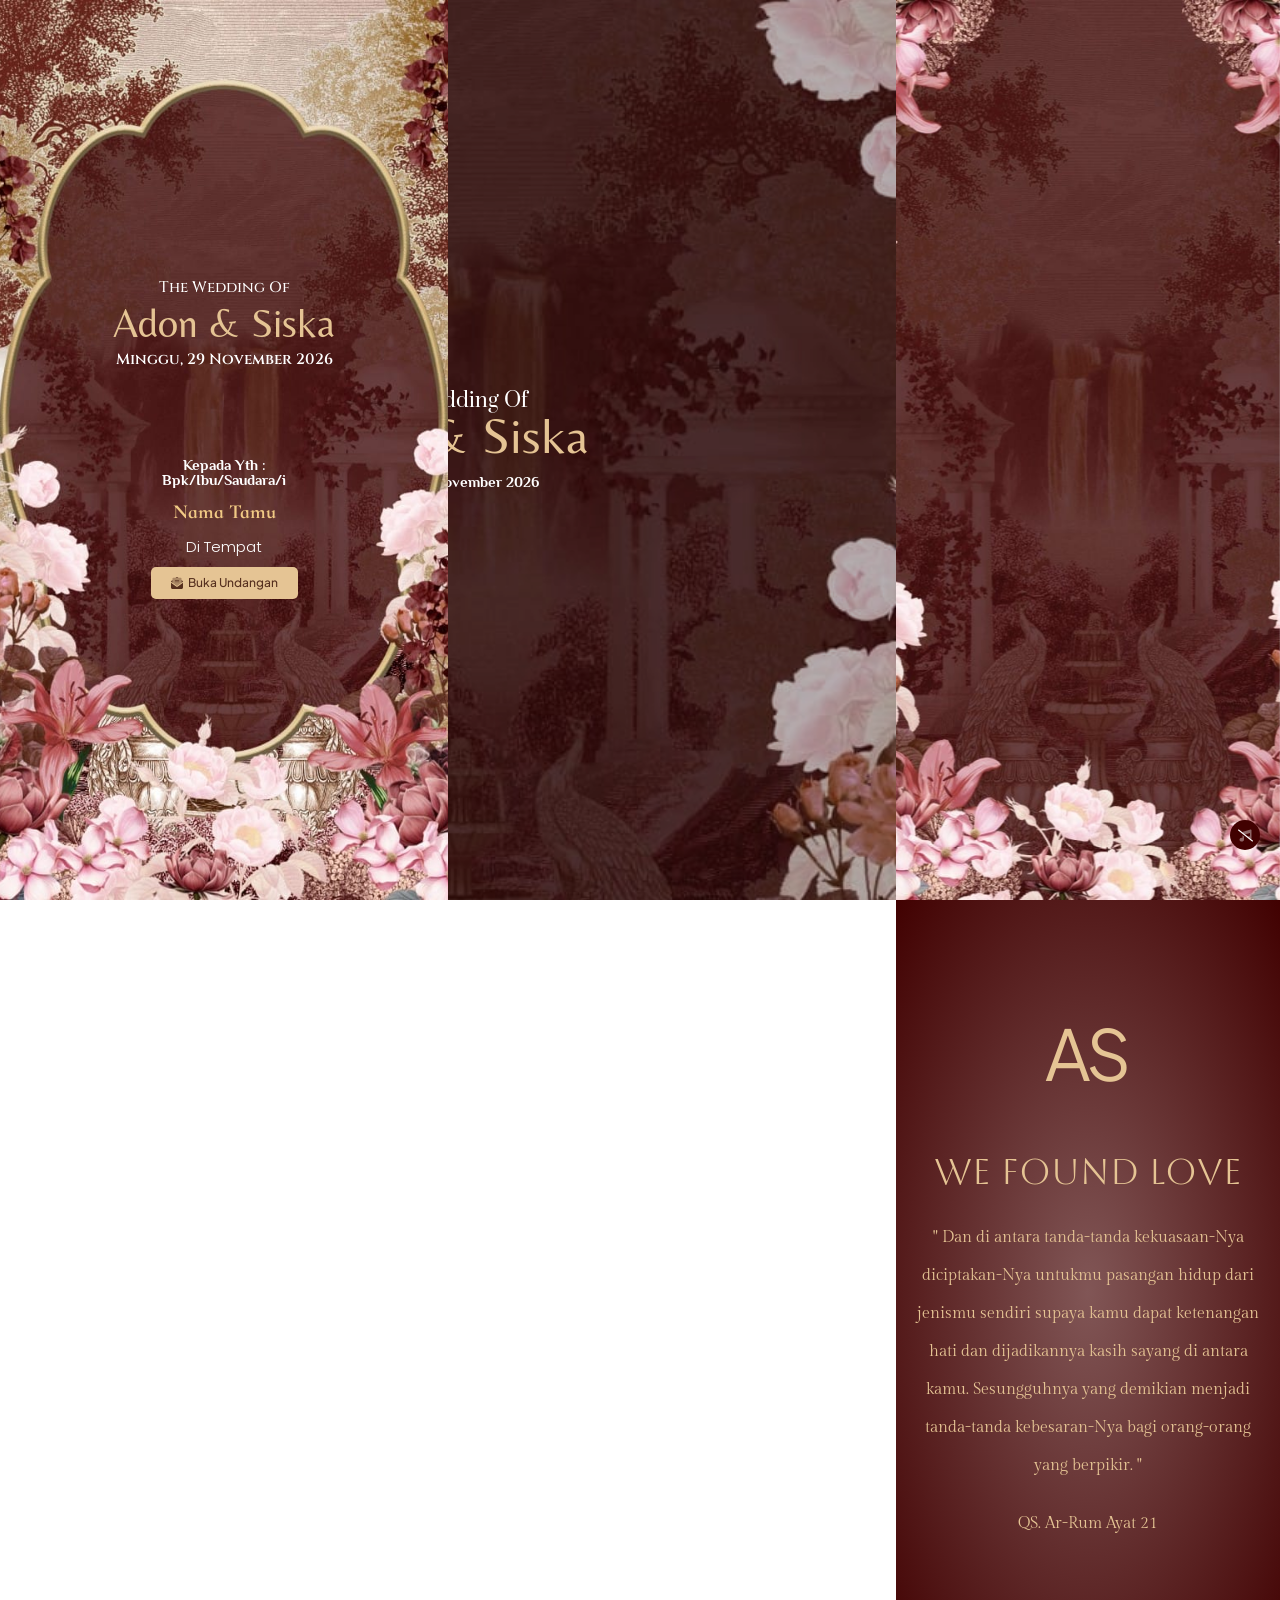
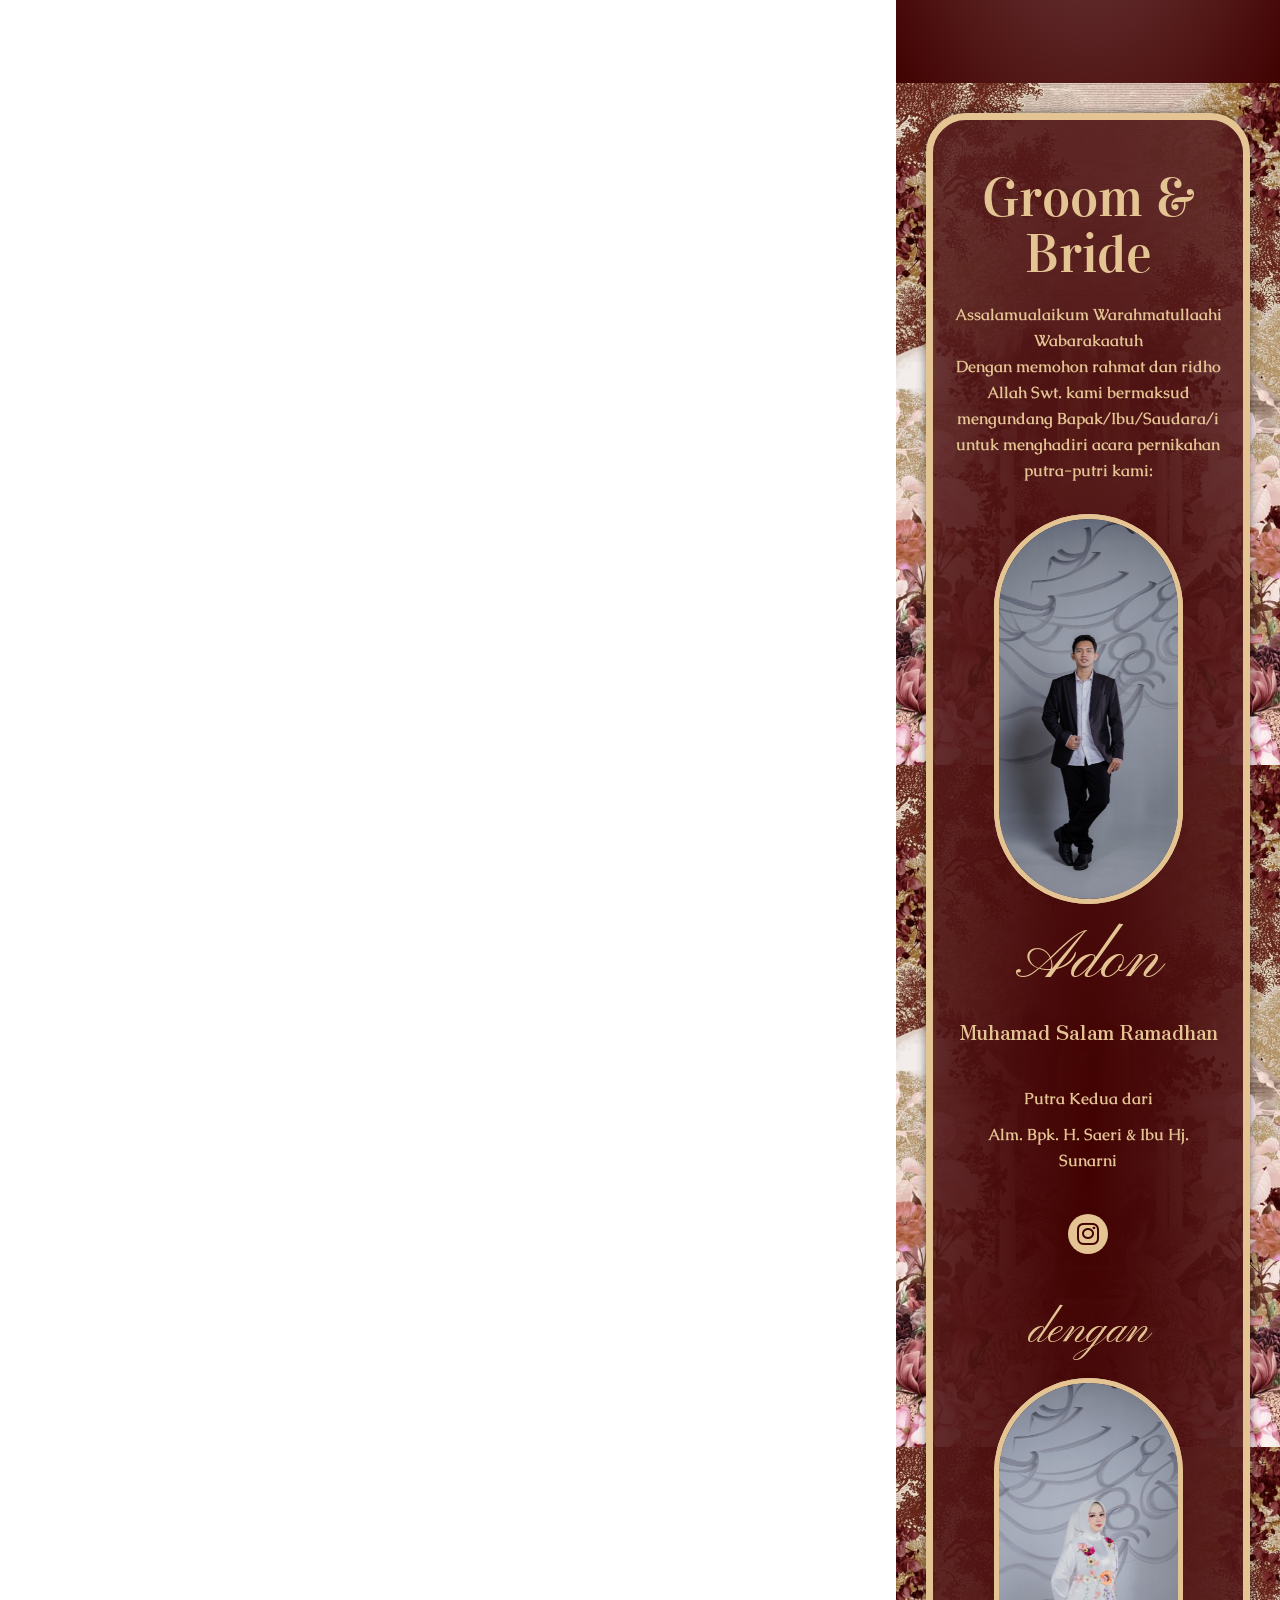
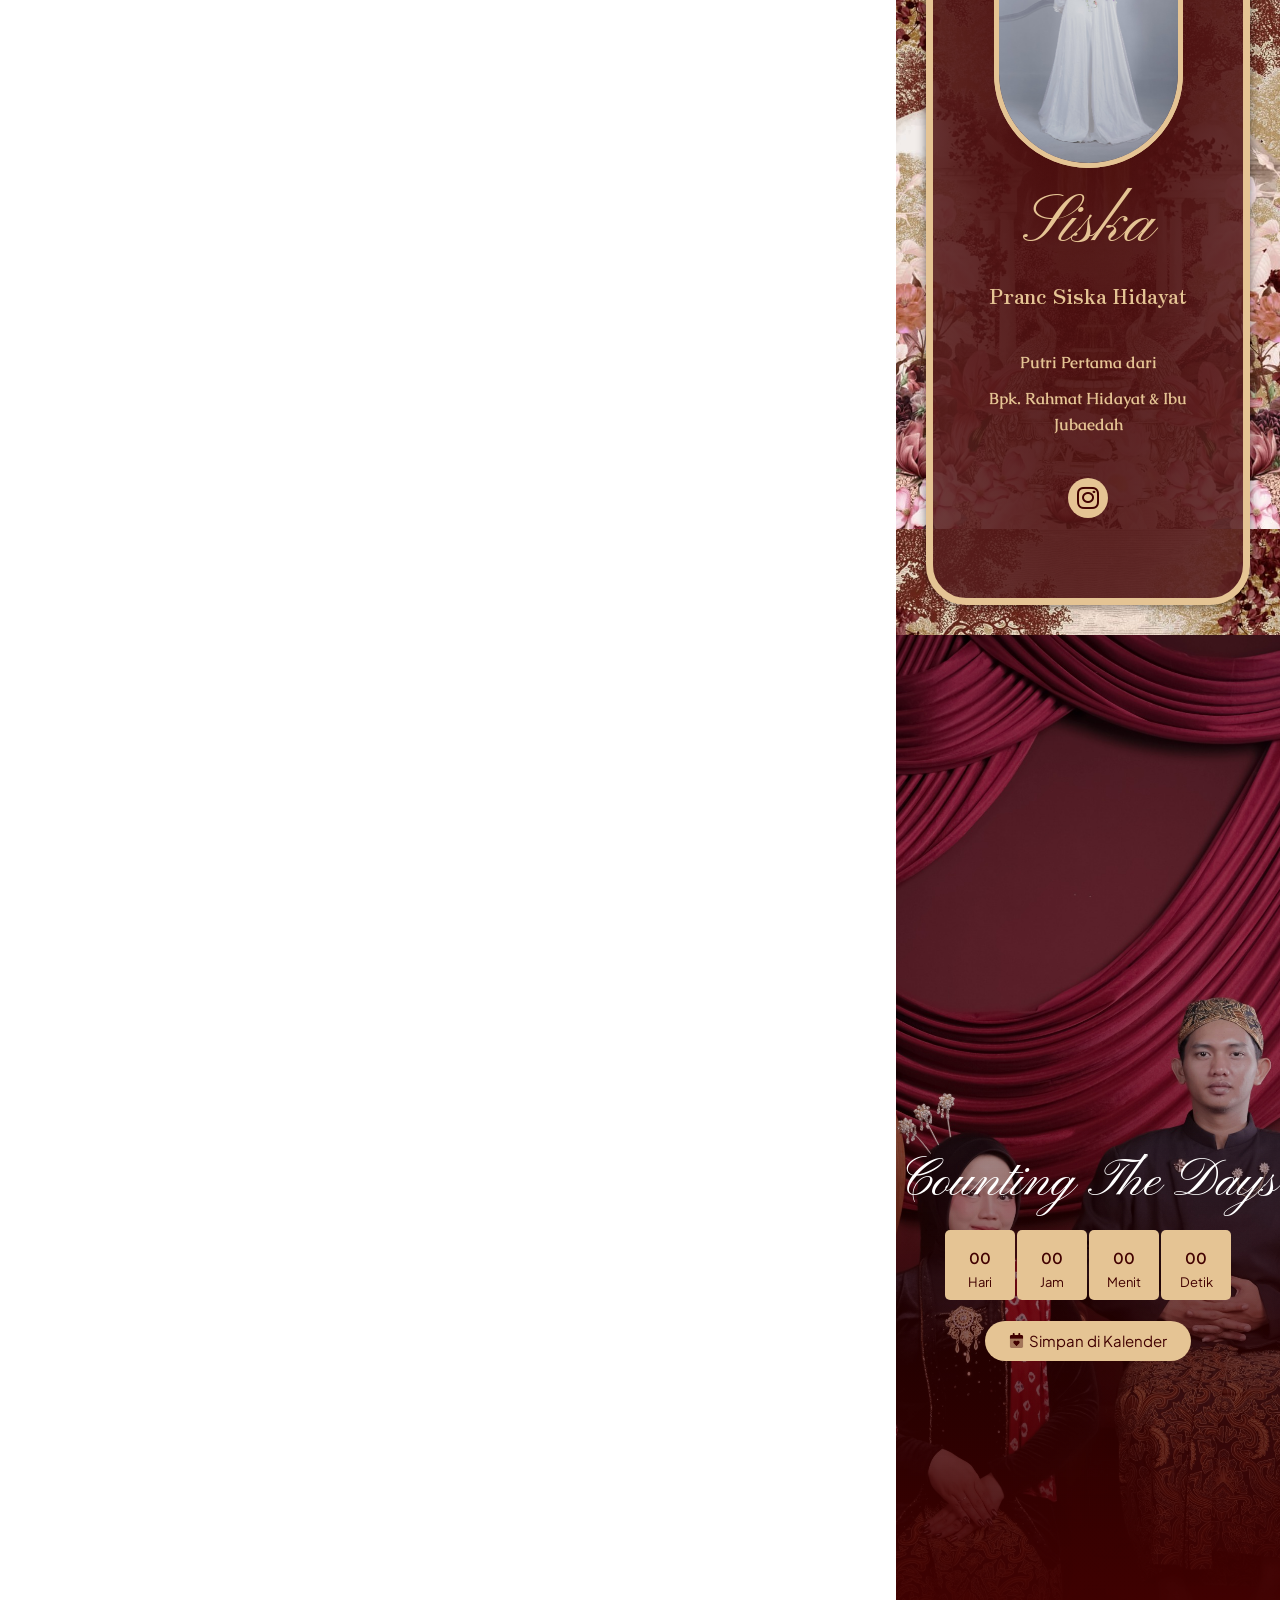
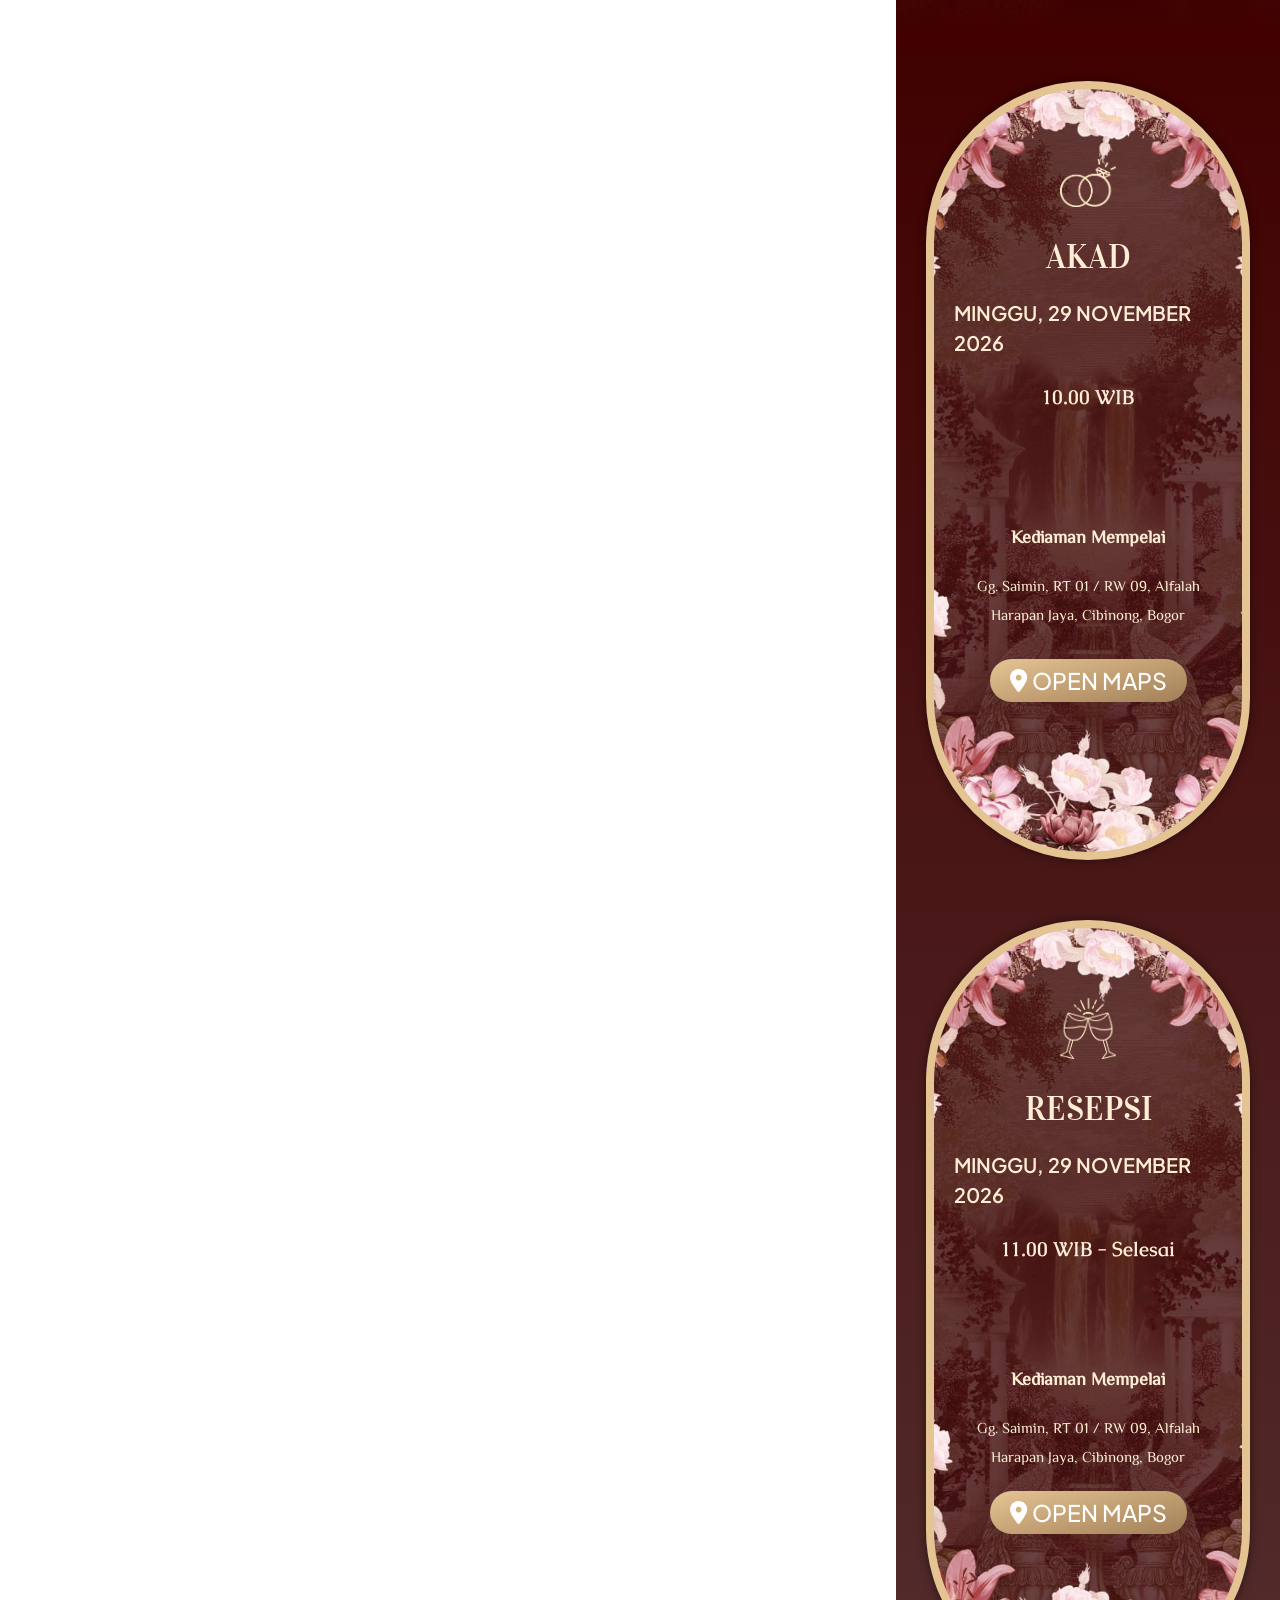
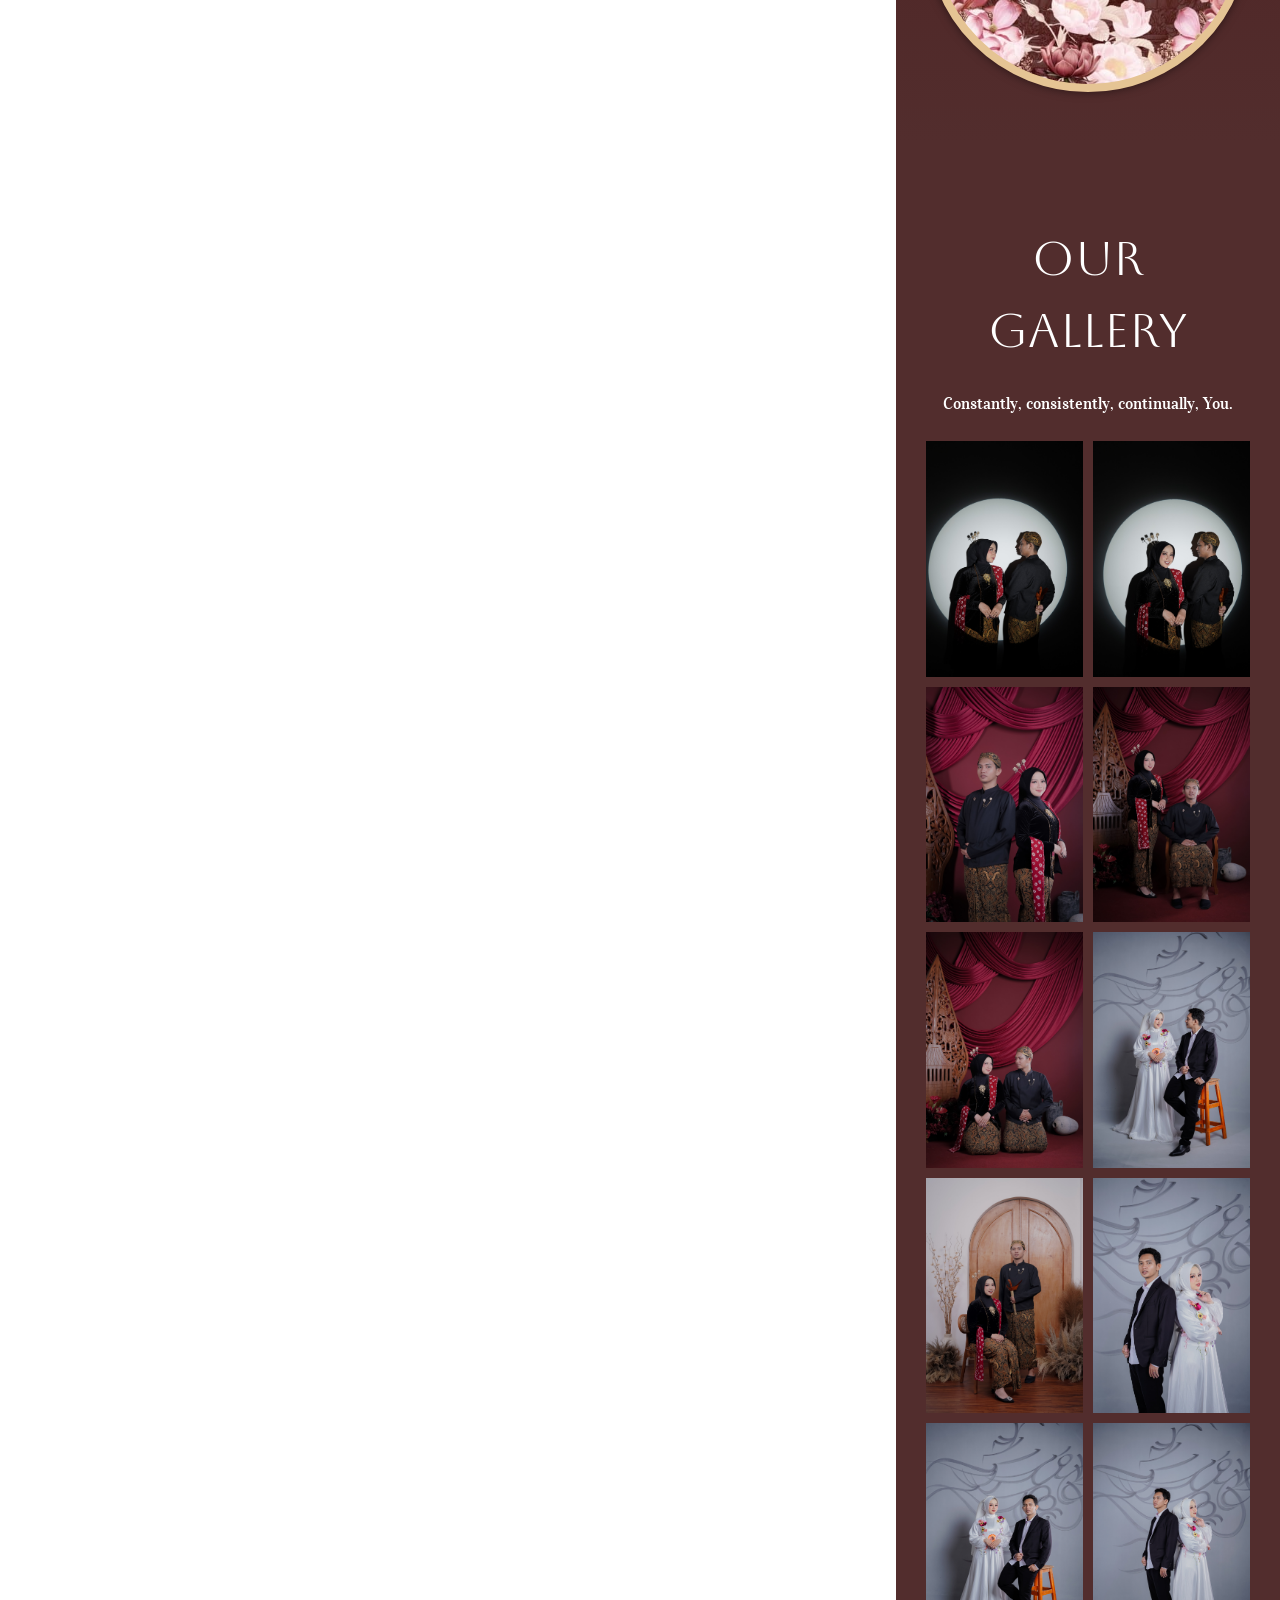
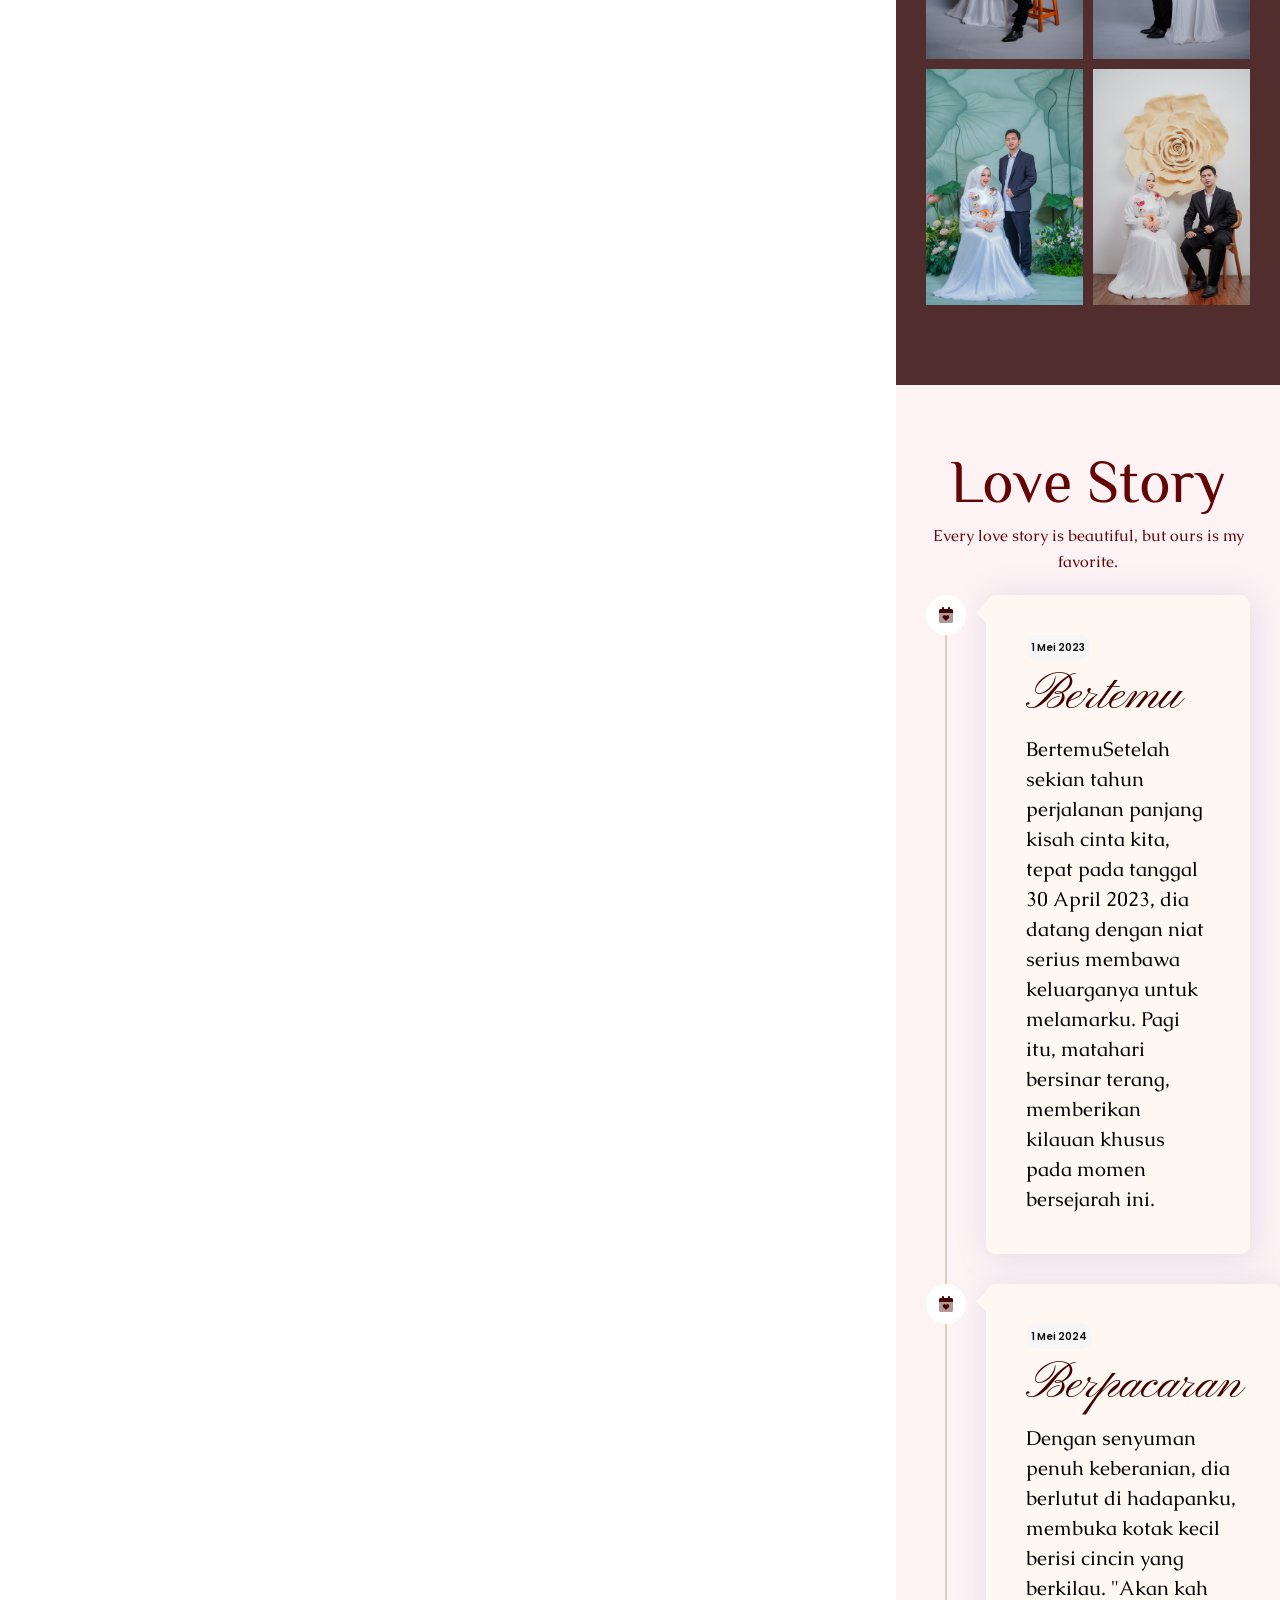
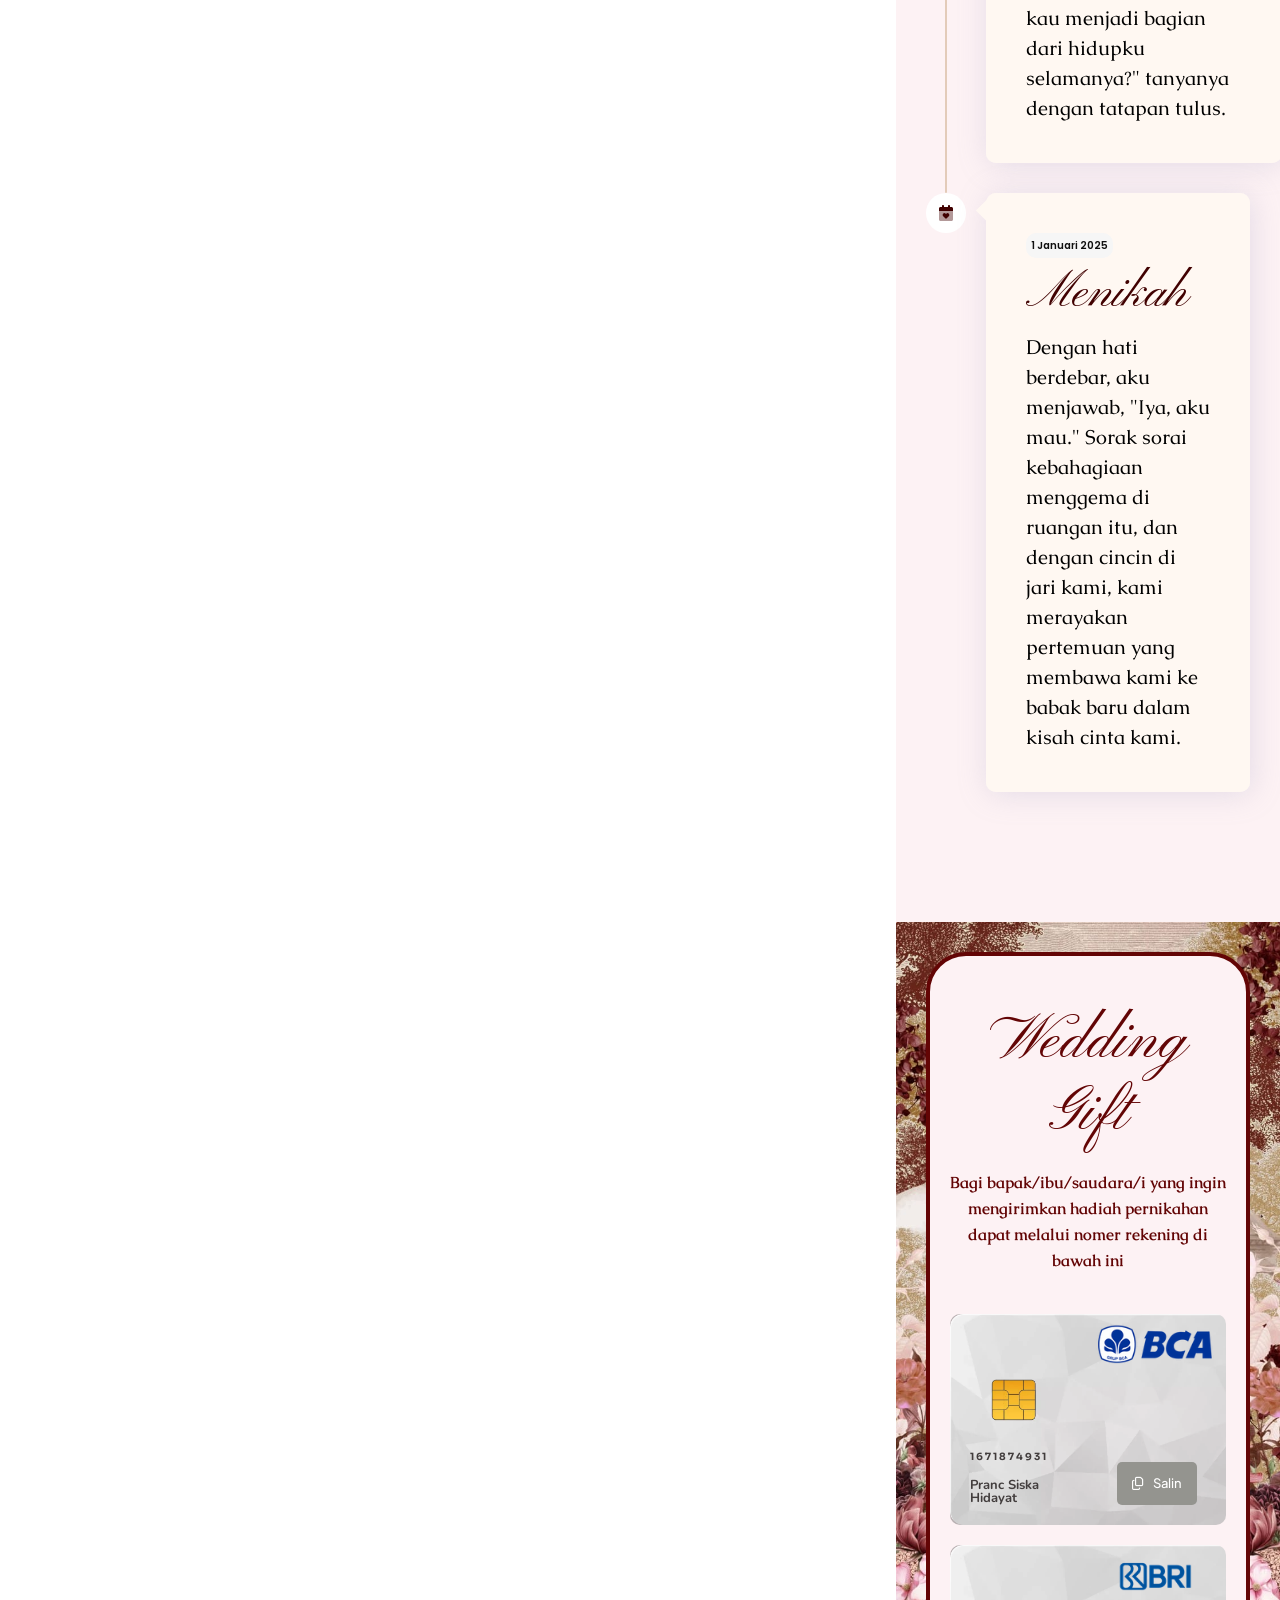
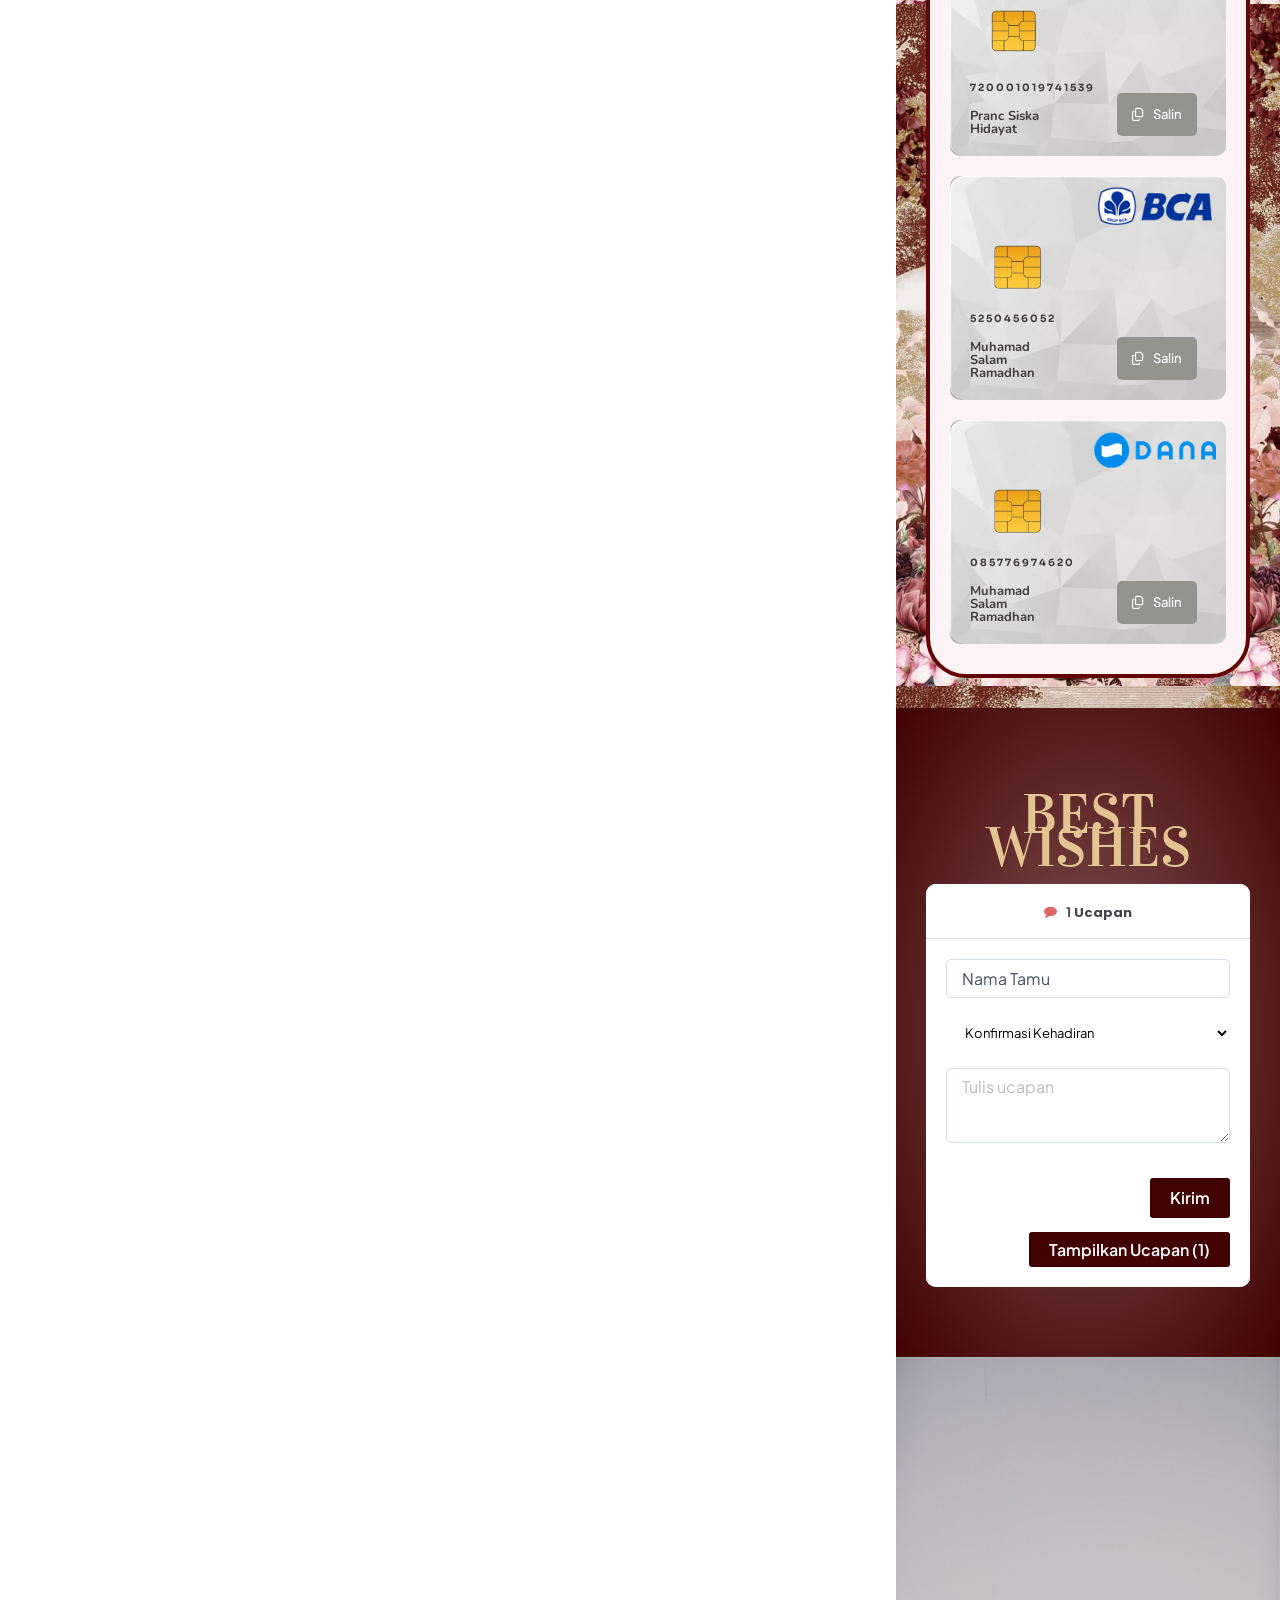
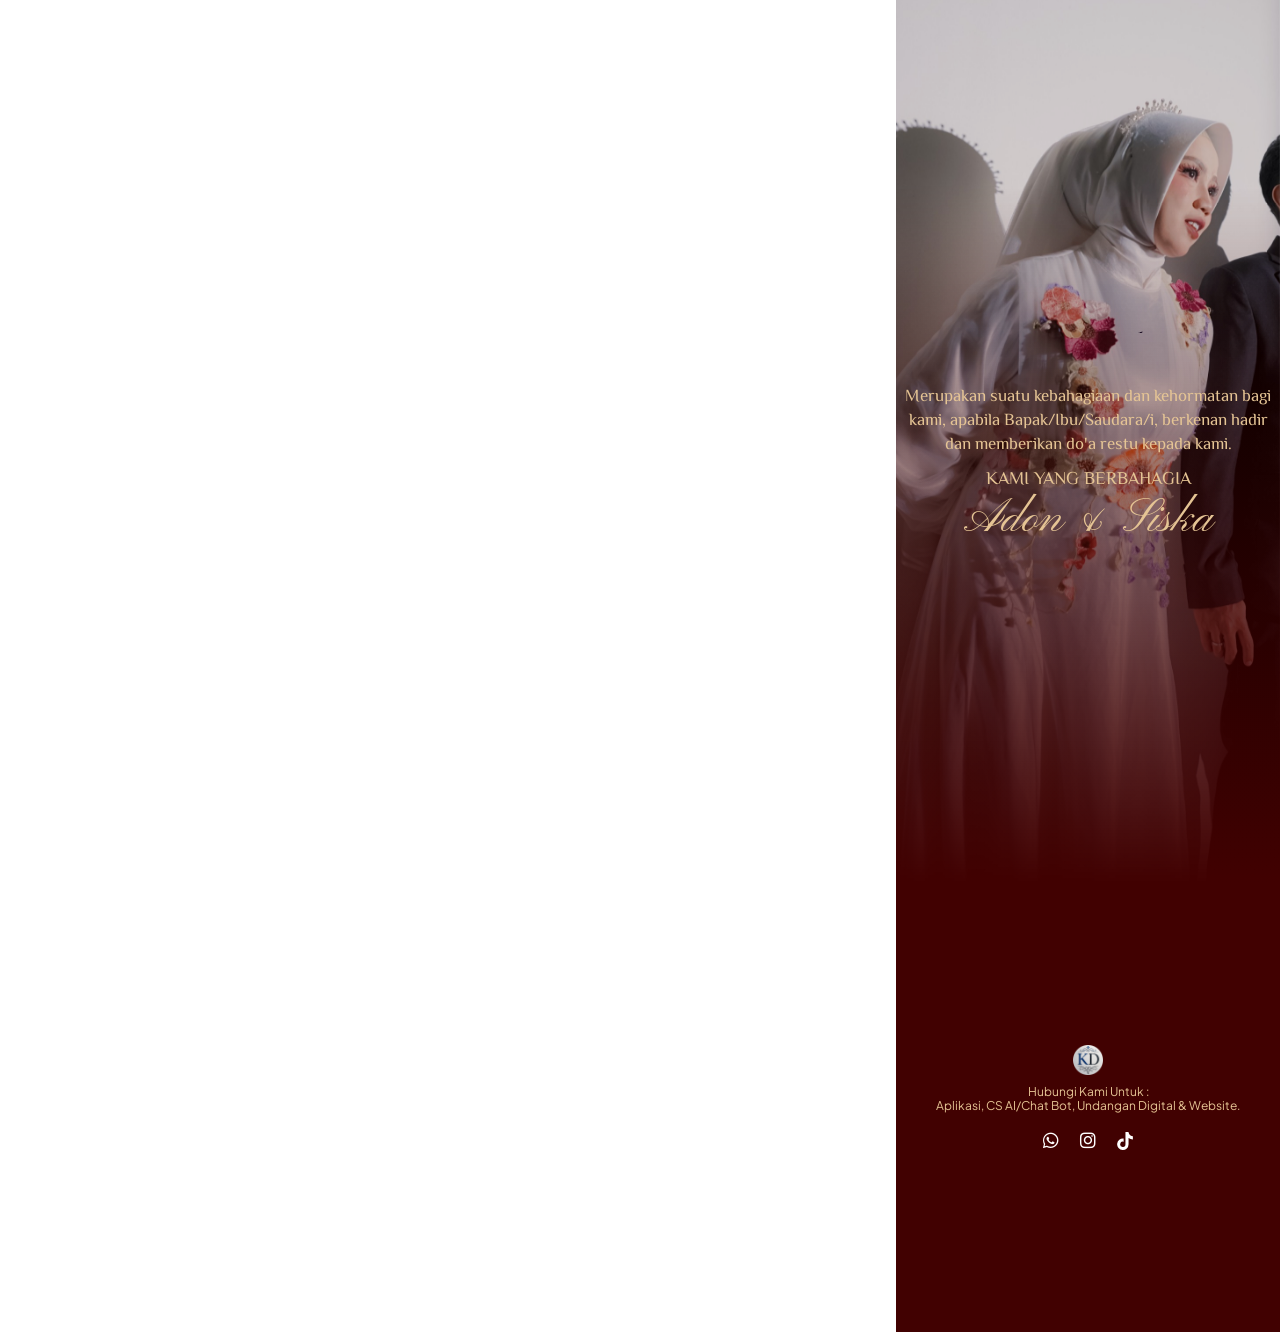
==== commit 6185b150: "fix: zoom out foto slideshow akhir dan tampilkan indikator loading saat memuat ucapan" ====
--- a/index.html
+++ b/index.html
@@ -2909,7 +2909,7 @@
 
 		<div id="saic-comment-status-4689" class="saic-comment-status"></div>
 
-		<ul id="saic-container-comment-4689" class="saic-container-comments saic-order-DESC saic-has-1-comments saic-multiple-comments" data-order="DESC"></ul>
+		<ul id="saic-container-comment-4689" class="saic-container-comments saic-order-DESC saic-has-1-comments saic-multiple-comments" data-order="DESC" style="display:none;"><li class="saic-item-comment"><div class="saic-comment-content"><div class="saic-comment-info"><span class="saic-commenter-name">Kirimdigi</span><span style="margin-left:8px;font-size:.8em;font-style:italic;color:#41444B">Tidak Hadir</span></div><div class="saic-comment-text"><p>Selamat Menua Bersama..</p></div><div class="saic-comment-time">19 Oct 2026 21:48</div></div></li></ul>
 
 		<div class="saic-holder-4689 saic-holder"></div>
 
@@ -2920,7 +2920,7 @@
 				</div>
 				</div>
 				</div>
-		<div class="elementor-element elementor-element-3f6c8ae e-con-full e-flex e-con e-child" data-id="3f6c8ae" data-element_type="container" data-e-type="container" data-settings="{&quot;background_background&quot;:&quot;slideshow&quot;,&quot;jet_parallax_layout_list&quot;:[],&quot;background_slideshow_transition_duration&quot;:2000,&quot;background_slideshow_ken_burns&quot;:&quot;yes&quot;,&quot;background_slideshow_gallery&quot;:[{&quot;id&quot;:&quot;5069&quot;,&quot;url&quot;:&quot;wp-content\/uploads\/2025\/03\/akhir-1.jpeg&quot;},{&quot;id&quot;:&quot;5070&quot;,&quot;url&quot;:&quot;wp-content\/uploads\/2025\/03\/akhir-2.jpeg&quot;}],&quot;background_slideshow_loop&quot;:&quot;yes&quot;,&quot;background_slideshow_slide_duration&quot;:5000,&quot;background_slideshow_slide_transition&quot;:&quot;fade&quot;,&quot;background_slideshow_ken_burns_zoom_direction&quot;:&quot;in&quot;}">
+		<div class="elementor-element elementor-element-3f6c8ae e-con-full e-flex e-con e-child" data-id="3f6c8ae" data-element_type="container" data-e-type="container" data-settings="{&quot;background_background&quot;:&quot;slideshow&quot;,&quot;jet_parallax_layout_list&quot;:[],&quot;background_slideshow_transition_duration&quot;:2000,&quot;background_slideshow_ken_burns&quot;:&quot;yes&quot;,&quot;background_slideshow_gallery&quot;:[{&quot;id&quot;:&quot;5069&quot;,&quot;url&quot;:&quot;wp-content\/uploads\/2025\/03\/akhir-1.jpeg&quot;},{&quot;id&quot;:&quot;5070&quot;,&quot;url&quot;:&quot;wp-content\/uploads\/2025\/03\/akhir-2.jpeg&quot;}],&quot;background_slideshow_loop&quot;:&quot;yes&quot;,&quot;background_slideshow_slide_duration&quot;:5000,&quot;background_slideshow_slide_transition&quot;:&quot;fade&quot;,&quot;background_slideshow_ken_burns_zoom_direction&quot;:&quot;out&quot;}">
 		<div class="elementor-element elementor-element-9e4262f e-con-full e-flex e-con e-child" data-id="9e4262f" data-element_type="container" data-e-type="container" data-settings="{&quot;jet_parallax_layout_list&quot;:[]}">
 				<div class="elementor-element elementor-element-92be126 elementor-widget elementor-widget-spacer" data-id="92be126" data-element_type="widget" data-e-type="widget" data-widget_type="spacer.default">
 				<div class="elementor-widget-container">
@@ -3134,8 +3134,10 @@
   var W = window;
   W.KD_RSVP = W.KD_RSVP || { url: '', timeout: 12000 };
   var seq = 0;
-  var shown = {};   // post_id -> daftar ucapan sedang tampil?
-  var counts = {};  // post_id -> jumlah ucapan
+  var shown = {};      // post_id -> boolean
+  var counts = {};     // post_id -> number
+  var isLoading = {};  // post_id -> boolean
+  var hasLoaded = {};  // post_id -> boolean
   var ATTLABEL = { present: 'Hadir', notpresent: 'Tidak Hadir', notsure: 'Masih Ragu' };
 
   function $() { return W.jQuery || W.$; }
@@ -3161,23 +3163,37 @@
       + (c.time ? '<div class="saic-comment-time">' + esc(c.time) + '</div>' : '')
       + '</div></li>';
   }
+
   function toggleLabel(post_id) {
     var j = $(); if (!j) return;
     var btn = j('#kd-toggle-ucapan-' + post_id);
     if (!btn.length) return;
-    var n = (typeof counts[post_id] !== 'undefined') ? counts[post_id] : 1;
+    if (isLoading[post_id]) {
+      btn.html('<i class="fa-solid fa-spinner fa-spin" style="margin-right:6px;"></i>Memuat ucapan...');
+      return;
+    }
+    var n = (typeof counts[post_id] !== 'undefined') ? counts[post_id] : (j('ul#saic-container-comment-' + post_id + ' > li').length || 1);
     var txt = shown[post_id] ? 'Sembunyikan Ucapan' : 'Tampilkan Ucapan';
     if (n && !shown[post_id]) txt += ' (' + n + ')';
     btn.text(txt);
   }
+
   function applyVis(post_id) {
     var j = $(); if (!j) return;
     var on = !!shown[post_id];
-    j('ul#saic-container-comment-' + post_id).toggle(on);
+    var list = j('ul#saic-container-comment-' + post_id);
+    if (on) {
+      list.attr('style', 'display:block !important');
+    } else {
+      list.attr('style', 'display:none !important');
+    }
     var holder = j('div.saic-holder-' + post_id);
-    if (holder.length) holder.toggle(on);
+    if (holder.length) {
+      if (on) holder.show(); else holder.hide();
+    }
     toggleLabel(post_id);
   }
+
   function setCount(post_id, n) {
     var j = $(); if (!j) return;
     counts[post_id] = n;
@@ -3189,37 +3205,57 @@
     }
     toggleLabel(post_id);
   }
+
   function rePage(post_id, destroy) {
     if (typeof W.jPages_SAIC === 'function') {
       W.jPages_SAIC(post_id, (W.WDS_RSVP && W.WDS_RSVP.jPagesNum) || 10, !!destroy);
     }
   }
 
-  W.getComments_SAIC = function (post_id, num_comments, num_get_comments, order_comments) {
+  W.getComments_SAIC = function (post_id, callback) {
     var j = $(); if (!j) return false;
     var url = base();
     var status = j('#saic-comment-status-' + post_id);
     var list = j('ul#saic-container-comment-' + post_id);
-    if (!url) { status.removeClass('saic-loading').html('').hide(); return false; }
-
-    status.addClass('saic-loading').html('<span class="saico-loading"></span>').show();
+    if (!url) {
+      status.removeClass('saic-loading').html('').hide();
+      isLoading[post_id] = false;
+      toggleLabel(post_id);
+      if (typeof callback === 'function') callback(false);
+      return false;
+    }
+
+    isLoading[post_id] = true;
+    toggleLabel(post_id);
+    status.addClass('saic-loading').html('<div style="display:flex;align-items:center;justify-content:center;gap:8px;padding:12px;color:#410101;font-weight:600;"><i class="fa-solid fa-spinner fa-spin"></i> Memuat ucapan...</div>').show();
+
     var cb = 'kd_rsvp_cb_' + (++seq);
     var done = false;
     var script = document.createElement('script');
 
     function finish(ok, data) {
-      if (done) return; done = true;
+      if (done) return;
+      done = true;
+      isLoading[post_id] = false;
       status.removeClass('saic-loading').html('').hide();
       try { delete W[cb]; } catch (e) { W[cb] = undefined; }
       if (script.parentNode) script.parentNode.removeChild(script);
-      if (!ok || !data || !data.comments) return;
-      var html = '';
-      for (var i = 0; i < data.comments.length; i++) html += item(data.comments[i]);
-      list.html(html);
-      var cCount = (typeof data.count !== 'undefined') ? data.count : (data.comments ? data.comments.length : 0);
-      setCount(post_id, cCount);
-      rePage(post_id, false);
+
+      if (ok && data && data.comments) {
+        hasLoaded[post_id] = true;
+        var html = '';
+        for (var i = 0; i < data.comments.length; i++) html += item(data.comments[i]);
+        if (html) list.html(html);
+        var cCount = (typeof data.count !== 'undefined') ? data.count : (data.comments ? data.comments.length : 0);
+        setCount(post_id, cCount);
+        rePage(post_id, false);
+      } else {
+        // Fallback: hitung ucapan yang sudah ada di list
+        var existingCount = list.find('> li').length || 1;
+        setCount(post_id, existingCount);
+      }
       applyVis(post_id);
+      if (typeof callback === 'function') callback(ok, data);
     }
 
     W[cb] = function (data) { finish(true, data); };
@@ -3257,7 +3293,7 @@
       .show();
     list.prepend(item({
       name: data.author, attendance: data.attendance, guest: data.guest,
-      comment: data.comment, time: ''
+      comment: data.comment, time: 'Baru saja'
     }));
 
     try {
@@ -3269,7 +3305,7 @@
     var a = form.find('[name=attendance]'); if (a.length) a.get(0).selectedIndex = 0;
 
     shown[post_id] = true;                       // tampilkan ucapan setelah kirim
-    setCount(post_id, (counts[post_id] || 0) + 1);
+    setCount(post_id, (counts[post_id] || list.find('> li').length || 0) + 1);
     rePage(post_id, true);
     applyVis(post_id);
 
@@ -3282,12 +3318,24 @@
     jq(document).on('click', '.kd-ucapan-toggle', function (e) {
       e.preventDefault();
       var post = String(jq(this).attr('data-post') || '4689');
-      shown[post] = !shown[post];
-      applyVis(post);
+      if (shown[post]) {
+        // Sedang terbuka, tutup
+        shown[post] = false;
+        applyVis(post);
+      } else {
+        // Mau dibuka: set shown = true
+        shown[post] = true;
+        applyVis(post);
+        // Jika belum selesai fetch data terbaru dari Google Apps Script, fetch sekarang
+        if (!hasLoaded[post] && !isLoading[post]) {
+          W.getComments_SAIC(post);
+        }
+      }
       return false;
     });
 
     jq(document).ready(function() {
+      // Background initial fetch
       W.getComments_SAIC('4689');
     });
   }
--- a/wp-content/uploads/elementor/css/post-4691.css
+++ b/wp-content/uploads/elementor/css/post-4691.css
@@ -1,4 +1,4 @@
-.elementor-4691 .elementor-element.elementor-element-478e960{--display:flex;--flex-direction:row;--container-widget-width:initial;--container-widget-height:100%;--container-widget-flex-grow:1;--container-widget-align-self:stretch;--flex-wrap-mobile:wrap;--gap:0px 0px;--row-gap:0px;--column-gap:0px;--overflow:hidden;--padding-top:0px;--padding-bottom:0px;--padding-left:0px;--padding-right:0px;}.elementor-4691 .elementor-element.elementor-element-478e960.e-con{--flex-grow:0;--flex-shrink:0;}.elementor-4691 .elementor-element.elementor-element-4e45f15{--display:flex;--align-items:stretch;--container-widget-width:calc( ( 1 - var( --container-widget-flex-grow ) ) * 100% );--gap:0px 0px;--row-gap:0px;--column-gap:0px;--overflow:hidden;--overlay-opacity:0.5;--padding-top:0px;--padding-bottom:0px;--padding-left:0px;--padding-right:0px;}.elementor-4691 .elementor-element.elementor-element-4e45f15::before, .elementor-4691 .elementor-element.elementor-element-4e45f15 > .elementor-background-video-container::before, .elementor-4691 .elementor-element.elementor-element-4e45f15 > .e-con-inner > .elementor-background-video-container::before, .elementor-4691 .elementor-element.elementor-element-4e45f15 > .elementor-background-slideshow::before, .elementor-4691 .elementor-element.elementor-element-4e45f15 > .e-con-inner > .elementor-background-slideshow::before, .elementor-4691 .elementor-element.elementor-element-4e45f15 > .elementor-motion-effects-container > .elementor-motion-effects-layer::before{--background-overlay:'';}.elementor-4691 .elementor-element.elementor-element-4e45f15.e-con{--flex-grow:0;--flex-shrink:0;}.elementor-4691 .elementor-element.elementor-element-142c1d93{--display:flex;--min-height:100vh;--justify-content:center;--align-items:center;--container-widget-width:calc( ( 1 - var( --container-widget-flex-grow ) ) * 100% );--gap:20px 20px;--row-gap:20px;--column-gap:20px;--overlay-opacity:0.5;--padding-top:20px;--padding-bottom:20px;--padding-left:20px;--padding-right:20px;}.elementor-4691 .elementor-element.elementor-element-142c1d93:not(.elementor-motion-effects-element-type-background), .elementor-4691 .elementor-element.elementor-element-142c1d93 > .elementor-motion-effects-container > .elementor-motion-effects-layer{background-image:url("../../2024/08/FRAGRANCE-BURGUNDY-DATES.jpg");background-position:center center;background-size:cover;}.elementor-4691 .elementor-element.elementor-element-142c1d93::before, .elementor-4691 .elementor-element.elementor-element-142c1d93 > .elementor-background-video-container::before, .elementor-4691 .elementor-element.elementor-element-142c1d93 > .e-con-inner > .elementor-background-video-container::before, .elementor-4691 .elementor-element.elementor-element-142c1d93 > .elementor-background-slideshow::before, .elementor-4691 .elementor-element.elementor-element-142c1d93 > .e-con-inner > .elementor-background-slideshow::before, .elementor-4691 .elementor-element.elementor-element-142c1d93 > .elementor-motion-effects-container > .elementor-motion-effects-layer::before{background-color:#00000096;--background-overlay:'';}.elementor-widget-heading .elementor-heading-title{font-family:var( --e-global-typography-primary-font-family ), Sans-serif;font-weight:var( --e-global-typography-primary-font-weight );color:var( --e-global-color-primary );}.elementor-4691 .elementor-element.elementor-element-2cb9a296 > .elementor-widget-container{margin:50px 0px -14px 0px;}.elementor-4691 .elementor-element.elementor-element-2cb9a296{text-align:start;}.elementor-4691 .elementor-element.elementor-element-2cb9a296 .elementor-heading-title{font-family:"Prata", Sans-serif;font-size:20px;font-weight:200;text-transform:capitalize;color:#FFFFFF;}.elementor-4691 .elementor-element.elementor-element-f11866e > .elementor-widget-container{margin:0px 0px 0px 0px;}.elementor-4691 .elementor-element.elementor-element-f11866e{text-align:center;}.elementor-4691 .elementor-element.elementor-element-f11866e .elementor-heading-title{font-family:"Belleza", Sans-serif;font-size:50px;font-weight:400;line-height:37px;letter-spacing:0px;word-spacing:1px;color:#E5C494;}.elementor-4691 .elementor-element.elementor-element-50106ab0{text-align:start;}.elementor-4691 .elementor-element.elementor-element-50106ab0 .elementor-heading-title{font-family:"Philosopher", Sans-serif;font-size:15px;font-weight:600;color:#FFFFFF;}.elementor-4691 .elementor-element.elementor-element-b66fd4a{--spacer-size:50px;}.elementor-4691 .elementor-element.elementor-element-569c2e05{--display:flex;--flex-direction:column;--container-widget-width:100%;--container-widget-height:initial;--container-widget-flex-grow:0;--container-widget-align-self:initial;--flex-wrap-mobile:wrap;--gap:0px 0px;--row-gap:0px;--column-gap:0px;--overflow:hidden;--padding-top:0px;--padding-bottom:0px;--padding-left:0px;--padding-right:0px;}.elementor-4691 .elementor-element.elementor-element-4fb61274{--display:flex;--min-height:100vh;--justify-content:center;--align-items:center;--container-widget-width:calc( ( 1 - var( --container-widget-flex-grow ) ) * 100% );--gap:0px 0px;--row-gap:0px;--column-gap:0px;--overflow:hidden;--overlay-opacity:0.5;border-style:none;--border-style:none;--padding-top:30px;--padding-bottom:20px;--padding-left:30px;--padding-right:30px;--z-index:999;}.elementor-4691 .elementor-element.elementor-element-4fb61274:not(.elementor-motion-effects-element-type-background), .elementor-4691 .elementor-element.elementor-element-4fb61274 > .elementor-motion-effects-container > .elementor-motion-effects-layer{background-image:url("../../2024/08/FRAGRANCE-BURGUNDY-FALLBACK.jpg");background-position:center center;background-repeat:no-repeat;background-size:cover;}.elementor-4691 .elementor-element.elementor-element-4fb61274::before, .elementor-4691 .elementor-element.elementor-element-4fb61274 > .elementor-background-video-container::before, .elementor-4691 .elementor-element.elementor-element-4fb61274 > .e-con-inner > .elementor-background-video-container::before, .elementor-4691 .elementor-element.elementor-element-4fb61274 > .elementor-background-slideshow::before, .elementor-4691 .elementor-element.elementor-element-4fb61274 > .e-con-inner > .elementor-background-slideshow::before, .elementor-4691 .elementor-element.elementor-element-4fb61274 > .elementor-motion-effects-container > .elementor-motion-effects-layer::before{--background-overlay:'';}.elementor-4691 .elementor-element.elementor-element-4fb61274.e-con{--align-self:center;}.elementor-4691 .elementor-element.elementor-element-2161a35f{--spacer-size:200px;}.elementor-4691 .elementor-element.elementor-element-a823405{--display:flex;--justify-content:center;--align-items:center;--container-widget-width:calc( ( 1 - var( --container-widget-flex-grow ) ) * 100% );--gap:10px 10px;--row-gap:10px;--column-gap:10px;--overflow:hidden;--padding-top:80px;--padding-bottom:50px;--padding-left:20px;--padding-right:20px;}.elementor-4691 .elementor-element.elementor-element-a823405.e-con{--align-self:center;}.elementor-4691 .elementor-element.elementor-element-735d665f > .elementor-widget-container{margin:0px 0px 0px 0px;}.elementor-4691 .elementor-element.elementor-element-735d665f{text-align:center;}.elementor-4691 .elementor-element.elementor-element-735d665f .elementor-heading-title{font-family:"Cinzel", Sans-serif;font-size:15px;font-weight:500;text-transform:capitalize;color:#FFFFFF;}.elementor-4691 .elementor-element.elementor-element-65bf6e2d > .elementor-widget-container{margin:0px 0px 0px 0px;}.elementor-4691 .elementor-element.elementor-element-65bf6e2d{text-align:center;}.elementor-4691 .elementor-element.elementor-element-65bf6e2d .elementor-heading-title{font-family:"Belleza", Sans-serif;font-size:40px;font-weight:400;line-height:37px;letter-spacing:0px;word-spacing:1px;color:#E5C494;}.elementor-4691 .elementor-element.elementor-element-76e5ccac{text-align:center;}.elementor-4691 .elementor-element.elementor-element-76e5ccac .elementor-heading-title{font-family:"Cinzel", Sans-serif;font-size:15px;font-weight:600;color:#FFFFFF;}.elementor-4691 .elementor-element.elementor-element-66e53baa{--spacer-size:50px;}.elementor-4691 .elementor-element.elementor-element-1c7bcfd5{--display:flex;}.elementor-4691 .elementor-element.elementor-element-5cf8deb7{--display:flex;--gap:10px 10px;--row-gap:10px;--column-gap:10px;--border-radius:10px 10px 10px 10px;}.elementor-4691 .elementor-element.elementor-element-711f103{text-align:center;}.elementor-4691 .elementor-element.elementor-element-711f103 .elementor-heading-title{font-family:"Philosopher", Sans-serif;font-size:15px;font-weight:600;color:#FFFFFF;}.elementor-4691 .elementor-element.elementor-element-34620295 > .elementor-widget-container{padding:5px 5px 5px 5px;border-radius:5px 5px 5px 5px;}.elementor-4691 .elementor-element.elementor-element-34620295{text-align:center;}.elementor-4691 .elementor-element.elementor-element-34620295 .elementor-heading-title{font-family:"Cormorant Infant", Sans-serif;font-size:20px;font-weight:700;color:#F1CA85;}.elementor-4691 .elementor-element.elementor-element-2408b2ab > .elementor-widget-container{margin:0px 0px 0px 0px;}.elementor-4691 .elementor-element.elementor-element-2408b2ab{text-align:center;}.elementor-4691 .elementor-element.elementor-element-2408b2ab .elementor-heading-title{font-family:"Poppins", Sans-serif;font-size:15px;font-weight:300;text-transform:capitalize;line-height:20px;letter-spacing:0px;color:#FFFFFF;}.elementor-widget-button .elementor-button{background-color:var( --e-global-color-accent );font-family:var( --e-global-typography-accent-font-family ), Sans-serif;font-weight:var( --e-global-typography-accent-font-weight );}.elementor-4691 .elementor-element.elementor-element-5051a67f .elementor-button{background-color:#E5C494;font-family:"Poppins", Sans-serif;font-size:12px;font-weight:500;fill:#552F1E;color:#552F1E;border-radius:5px 5px 5px 5px;}.elementor-4691 .elementor-element.elementor-element-5051a67f .elementor-button-content-wrapper{flex-direction:row;}.elementor-4691 .elementor-element.elementor-element-688da6e7{--display:flex;--gap:10px 10px;--row-gap:10px;--column-gap:10px;--border-radius:10px 10px 10px 10px;}.elementor-4691 .elementor-element.elementor-element-44704b2c{text-align:center;}.elementor-4691 .elementor-element.elementor-element-44704b2c .elementor-heading-title{font-family:"Philosopher", Sans-serif;font-size:15px;font-weight:600;color:#FFFFFF;}.elementor-4691 .elementor-element.elementor-element-2d2da069 > .elementor-widget-container{padding:5px 5px 5px 5px;border-radius:5px 5px 5px 5px;}.elementor-4691 .elementor-element.elementor-element-2d2da069{text-align:center;}.elementor-4691 .elementor-element.elementor-element-2d2da069 .elementor-heading-title{font-family:"Cormorant Infant", Sans-serif;font-size:20px;font-weight:700;color:#F1CA85;}.elementor-4691 .elementor-element.elementor-element-3d56ff02 .elementor-button{background-color:#E5C494;font-family:"Poppins", Sans-serif;font-size:12px;font-weight:500;fill:#552F1E;color:#552F1E;border-radius:5px 5px 5px 5px;}.elementor-4691 .elementor-element.elementor-element-3d56ff02 .elementor-button-content-wrapper{flex-direction:row;}.elementor-4691 .elementor-element.elementor-element-7d796425{--spacer-size:100px;}.elementor-4691 .elementor-element.elementor-element-41218241{--display:flex;--min-height:100vh;--flex-direction:row;--container-widget-width:calc( ( 1 - var( --container-widget-flex-grow ) ) * 100% );--container-widget-height:100%;--container-widget-flex-grow:1;--container-widget-align-self:stretch;--flex-wrap-mobile:wrap;--align-items:stretch;--gap:0px 0px;--row-gap:0px;--column-gap:0px;--overflow:hidden;--padding-top:50px;--padding-bottom:50px;--padding-left:20px;--padding-right:20px;}.elementor-4691 .elementor-element.elementor-element-41218241:not(.elementor-motion-effects-element-type-background), .elementor-4691 .elementor-element.elementor-element-41218241 > .elementor-motion-effects-container > .elementor-motion-effects-layer{background:url("../../2024/08/FRAGRANCE-BURGUNDY-vb.jpg") 50% 50%;background-size:cover;}.elementor-4691 .elementor-element.elementor-element-19bbdb33{--display:flex;--justify-content:center;--border-radius:500px 500px 0px 0px;--margin-top:0px;--margin-bottom:0px;--margin-left:20px;--margin-right:20px;--padding-top:0px;--padding-bottom:0px;--padding-left:0px;--padding-right:0px;}.elementor-4691 .elementor-element.elementor-element-3c338f71{--spacer-size:50px;}.elementor-4691 .elementor-element.elementor-element-3ddd782{text-align:center;}.elementor-4691 .elementor-element.elementor-element-3ddd782 .elementor-heading-title{font-family:"Cinzel", Sans-serif;font-size:22px;font-weight:500;text-transform:uppercase;color:#FFE5C0;}.elementor-4691 .elementor-element.elementor-element-ba080b2{--display:flex;--gap:0px 0px;--row-gap:0px;--column-gap:0px;--padding-top:0px;--padding-bottom:0px;--padding-left:0px;--padding-right:0px;}.elementor-4691 .elementor-element.elementor-element-a511b5e{--display:flex;}.elementor-4691 .elementor-element.elementor-element-78b967e > .elementor-widget-container{margin:10px 0px 0px 0px;}.elementor-4691 .elementor-element.elementor-element-78b967e{text-align:center;}.elementor-4691 .elementor-element.elementor-element-78b967e .elementor-heading-title{font-family:"Vidaloka", Sans-serif;font-size:60px;font-weight:500;text-transform:uppercase;letter-spacing:0px;color:#E5C494;}.elementor-4691 .elementor-element.elementor-element-58408ca > .elementor-widget-container{margin:0px 0px 0px 0px;}.elementor-4691 .elementor-element.elementor-element-58408ca{text-align:center;}.elementor-4691 .elementor-element.elementor-element-58408ca .elementor-heading-title{font-family:"Vidaloka", Sans-serif;font-size:60px;font-weight:500;text-transform:uppercase;letter-spacing:0px;color:#E5C494;}.elementor-4691 .elementor-element.elementor-element-4a32039{--display:flex;--gap:0px 0px;--row-gap:0px;--column-gap:0px;--padding-top:0px;--padding-bottom:0px;--padding-left:0px;--padding-right:0px;}.elementor-4691 .elementor-element.elementor-element-76c863e{--display:flex;}.elementor-4691 .elementor-element.elementor-element-79e1448 > .elementor-widget-container{margin:10px 0px 0px 0px;}.elementor-4691 .elementor-element.elementor-element-79e1448{text-align:center;}.elementor-4691 .elementor-element.elementor-element-79e1448 .elementor-heading-title{font-family:"Vidaloka", Sans-serif;font-size:60px;font-weight:500;text-transform:uppercase;letter-spacing:0px;color:#E5C494;}.elementor-4691 .elementor-element.elementor-element-770694f > .elementor-widget-container{margin:0px 0px 0px 0px;}.elementor-4691 .elementor-element.elementor-element-770694f{text-align:center;}.elementor-4691 .elementor-element.elementor-element-770694f .elementor-heading-title{font-family:"Vidaloka", Sans-serif;font-size:60px;font-weight:500;text-transform:uppercase;letter-spacing:0px;color:#E5C494;}.elementor-4691 .elementor-element.elementor-element-c55db8{text-align:center;}.elementor-4691 .elementor-element.elementor-element-c55db8 .elementor-heading-title{font-family:"Cinzel", Sans-serif;font-size:22px;font-weight:500;text-transform:uppercase;color:#FFE5C0;}.elementor-4691 .elementor-element.elementor-element-284b8dc .elementor-button{background-color:#61CE7000;font-family:"Roboto", Sans-serif;font-weight:500;fill:#FFE5C0;color:#FFE5C0;border-style:solid;border-width:1px 1px 1px 1px;border-color:#FFE5C0;border-radius:50px 50px 50px 50px;padding:20px 10px 20px 10px;}.elementor-4691 .elementor-element.elementor-element-4363695a{--spacer-size:129px;}.elementor-4691 .elementor-element.elementor-element-4eba4e0d{--display:flex;--flex-direction:row;--container-widget-width:calc( ( 1 - var( --container-widget-flex-grow ) ) * 100% );--container-widget-height:100%;--container-widget-flex-grow:1;--container-widget-align-self:stretch;--flex-wrap-mobile:wrap;--align-items:stretch;--gap:0px 0px;--row-gap:0px;--column-gap:0px;--overflow:hidden;--margin-top:0px;--margin-bottom:0px;--margin-left:0px;--margin-right:0px;--padding-top:50px;--padding-bottom:50px;--padding-left:0px;--padding-right:0px;}.elementor-4691 .elementor-element.elementor-element-4eba4e0d:not(.elementor-motion-effects-element-type-background), .elementor-4691 .elementor-element.elementor-element-4eba4e0d > .elementor-motion-effects-container > .elementor-motion-effects-layer{background-color:transparent;background-image:radial-gradient(at center center, #815656 0%, #410101 100%);}.elementor-4691 .elementor-element.elementor-element-1ffd96d1{--display:flex;--overlay-opacity:1;border-style:none;--border-style:none;--border-radius:0px 0px 0px 0px;--margin-top:0px;--margin-bottom:0px;--margin-left:20px;--margin-right:20px;--padding-top:40px;--padding-bottom:90px;--padding-left:0px;--padding-right:0px;}.elementor-4691 .elementor-element.elementor-element-1ffd96d1::before, .elementor-4691 .elementor-element.elementor-element-1ffd96d1 > .elementor-background-video-container::before, .elementor-4691 .elementor-element.elementor-element-1ffd96d1 > .e-con-inner > .elementor-background-video-container::before, .elementor-4691 .elementor-element.elementor-element-1ffd96d1 > .elementor-background-slideshow::before, .elementor-4691 .elementor-element.elementor-element-1ffd96d1 > .e-con-inner > .elementor-background-slideshow::before, .elementor-4691 .elementor-element.elementor-element-1ffd96d1 > .elementor-motion-effects-container > .elementor-motion-effects-layer::before{--background-overlay:'';}.elementor-4691 .elementor-element.elementor-element-aabcfc3{--display:flex;--flex-direction:row;--container-widget-width:initial;--container-widget-height:100%;--container-widget-flex-grow:1;--container-widget-align-self:stretch;--flex-wrap-mobile:wrap;--justify-content:center;--gap:0px 0px;--row-gap:0px;--column-gap:0px;}.elementor-4691 .elementor-element.elementor-element-4151af7 > .elementor-widget-container{margin:0px -5px 0px 0px;}.elementor-4691 .elementor-element.elementor-element-4151af7 .jet-listing-dynamic-field__content{color:#E5C494;font-family:"romauntgaolines", Sans-serif;font-size:70px;text-transform:capitalize;text-align:left;}.elementor-4691 .elementor-element.elementor-element-4151af7 .jet-listing-dynamic-field .jet-listing-dynamic-field__inline-wrap{width:auto;}.elementor-4691 .elementor-element.elementor-element-4151af7 .jet-listing-dynamic-field .jet-listing-dynamic-field__content{width:auto;}.elementor-4691 .elementor-element.elementor-element-4151af7 .jet-listing-dynamic-field{justify-content:flex-start;}.elementor-4691 .elementor-element.elementor-element-b49d196 > .elementor-widget-container{margin:0px 0px 0px 0px;padding:0px 0px 0px 0px;}.elementor-4691 .elementor-element.elementor-element-b49d196 .jet-listing-dynamic-field__content{color:#E5C494;font-family:"romauntgaolines", Sans-serif;font-size:70px;text-transform:uppercase;text-align:left;}.elementor-4691 .elementor-element.elementor-element-b49d196 .jet-listing-dynamic-field .jet-listing-dynamic-field__inline-wrap{width:auto;}.elementor-4691 .elementor-element.elementor-element-b49d196 .jet-listing-dynamic-field .jet-listing-dynamic-field__content{width:auto;}.elementor-4691 .elementor-element.elementor-element-b49d196 .jet-listing-dynamic-field{justify-content:flex-start;}.elementor-4691 .elementor-element.elementor-element-f0e28ea{--display:flex;--flex-direction:row;--container-widget-width:initial;--container-widget-height:100%;--container-widget-flex-grow:1;--container-widget-align-self:stretch;--flex-wrap-mobile:wrap;--justify-content:center;--gap:0px 0px;--row-gap:0px;--column-gap:0px;}.elementor-4691 .elementor-element.elementor-element-b9cce3b > .elementor-widget-container{margin:0px -5px 0px 0px;}.elementor-4691 .elementor-element.elementor-element-b9cce3b .jet-listing-dynamic-field__content{color:#E5C494;font-family:"romauntgaolines", Sans-serif;font-size:70px;text-transform:capitalize;text-align:left;}.elementor-4691 .elementor-element.elementor-element-b9cce3b .jet-listing-dynamic-field .jet-listing-dynamic-field__inline-wrap{width:auto;}.elementor-4691 .elementor-element.elementor-element-b9cce3b .jet-listing-dynamic-field .jet-listing-dynamic-field__content{width:auto;}.elementor-4691 .elementor-element.elementor-element-b9cce3b .jet-listing-dynamic-field{justify-content:flex-start;}.elementor-4691 .elementor-element.elementor-element-9c921da > .elementor-widget-container{margin:0px 0px 0px 0px;padding:0px 0px 0px 0px;}.elementor-4691 .elementor-element.elementor-element-9c921da .jet-listing-dynamic-field__content{color:#E5C494;font-family:"romauntgaolines", Sans-serif;font-size:70px;text-transform:uppercase;text-align:left;}.elementor-4691 .elementor-element.elementor-element-9c921da .jet-listing-dynamic-field .jet-listing-dynamic-field__inline-wrap{width:auto;}.elementor-4691 .elementor-element.elementor-element-9c921da .jet-listing-dynamic-field .jet-listing-dynamic-field__content{width:auto;}.elementor-4691 .elementor-element.elementor-element-9c921da .jet-listing-dynamic-field{justify-content:flex-start;}.elementor-4691 .elementor-element.elementor-element-733bcfe > .elementor-widget-container{margin:10px 0px 0px 0px;padding:0px 0px 0px 0px;}.elementor-4691 .elementor-element.elementor-element-733bcfe{z-index:999;text-align:center;}.elementor-4691 .elementor-element.elementor-element-733bcfe .elementor-heading-title{font-family:"Aboreto", Sans-serif;font-size:36px;font-weight:500;text-transform:capitalize;line-height:54px;letter-spacing:0px;color:#E5C494;}.elementor-4691 .elementor-element.elementor-element-6d4cb715 > .elementor-widget-container{margin:0px 0px 0px 0px;}.elementor-4691 .elementor-element.elementor-element-6d4cb715{z-index:9;text-align:center;}.elementor-4691 .elementor-element.elementor-element-6d4cb715 .elementor-heading-title{font-family:"Gilda Display", Sans-serif;font-size:16px;font-weight:400;line-height:38px;color:#E5C494;}.elementor-4691 .elementor-element.elementor-element-49e4d70 > .elementor-widget-container{margin:0px 0px 0px 0px;}.elementor-4691 .elementor-element.elementor-element-49e4d70{z-index:9;text-align:center;}.elementor-4691 .elementor-element.elementor-element-49e4d70 .elementor-heading-title{font-family:"Gilda Display", Sans-serif;font-size:16px;font-weight:400;line-height:38px;color:#E5C494;}.elementor-4691 .elementor-element.elementor-element-1a379d4d > .elementor-widget-container{margin:0px 0px 0px 0px;}.elementor-4691 .elementor-element.elementor-element-1a379d4d{z-index:9;text-align:center;}.elementor-4691 .elementor-element.elementor-element-1a379d4d .elementor-heading-title{font-family:"Gilda Display", Sans-serif;font-size:16px;font-weight:400;line-height:38px;color:#E5C494;}.elementor-4691 .elementor-element.elementor-element-49be3fff{--display:flex;--flex-direction:row;--container-widget-width:calc( ( 1 - var( --container-widget-flex-grow ) ) * 100% );--container-widget-height:100%;--container-widget-flex-grow:1;--container-widget-align-self:stretch;--flex-wrap-mobile:wrap;--align-items:stretch;--gap:0px 0px;--row-gap:0px;--column-gap:0px;--overflow:hidden;--padding-top:0px;--padding-bottom:0px;--padding-left:0px;--padding-right:0px;}.elementor-4691 .elementor-element.elementor-element-49be3fff:not(.elementor-motion-effects-element-type-background), .elementor-4691 .elementor-element.elementor-element-49be3fff > .elementor-motion-effects-container > .elementor-motion-effects-layer{background-image:url("../../2024/08/FRAGRANCE-BURGUNDY-UNI.jpg");background-position:top center;background-size:contain;}.elementor-4691 .elementor-element.elementor-element-3f5a32db{--display:flex;border-style:solid;--border-style:solid;border-width:7px 7px 7px 7px;--border-top-width:7px;--border-right-width:7px;--border-bottom-width:7px;--border-left-width:7px;border-color:#E5C494;--border-color:#E5C494;--border-radius:40px 40px 40px 40px;box-shadow:0px 0px 10px 0px rgba(0,0,0,0.5);--margin-top:30px;--margin-bottom:30px;--margin-left:30px;--margin-right:30px;--padding-top:50px;--padding-bottom:80px;--padding-left:20px;--padding-right:20px;}.elementor-4691 .elementor-element.elementor-element-3f5a32db:not(.elementor-motion-effects-element-type-background), .elementor-4691 .elementor-element.elementor-element-3f5a32db > .elementor-motion-effects-container > .elementor-motion-effects-layer{background-color:transparent;background-image:radial-gradient(at center center, #410101 0%, #571F1FDB 100%);}.elementor-4691 .elementor-element.elementor-element-137e506 > .elementor-widget-container{margin:0px 0px 0px 0px;padding:0px 10px 0px 10px;}.elementor-4691 .elementor-element.elementor-element-137e506{z-index:999;text-align:center;}.elementor-4691 .elementor-element.elementor-element-137e506 .elementor-heading-title{font-family:"Vidaloka", Sans-serif;font-size:54px;font-weight:400;text-transform:capitalize;line-height:56px;letter-spacing:0px;color:#E5C494;}.elementor-4691 .elementor-element.elementor-element-2bb82f8a > .elementor-widget-container{margin:0px 0px 10px 0px;}.elementor-4691 .elementor-element.elementor-element-2bb82f8a{text-align:center;}.elementor-4691 .elementor-element.elementor-element-2bb82f8a .elementor-heading-title{font-family:"Caudex", Sans-serif;font-weight:600;line-height:26px;color:#E5C494;}.elementor-4691 .elementor-element.elementor-element-16180f83{--display:flex;--justify-content:center;--align-items:center;--container-widget-width:calc( ( 1 - var( --container-widget-flex-grow ) ) * 100% );border-style:solid;--border-style:solid;border-width:5px 5px 5px 5px;--border-top-width:5px;--border-right-width:5px;--border-bottom-width:5px;--border-left-width:5px;border-color:#E5C494;--border-color:#E5C494;--border-radius:500px 500px 500px 500px;}.elementor-4691 .elementor-element.elementor-element-16180f83.e-con{--align-self:center;}.elementor-4691 .elementor-element.elementor-element-8e710c2{--spacer-size:40vh;}.elementor-4691 .elementor-element.elementor-element-96624c1 > .elementor-widget-container{margin:10px 0px 0px 0px;padding:0px 0px 0px 0px;}.elementor-4691 .elementor-element.elementor-element-96624c1{z-index:999;text-align:center;}.elementor-4691 .elementor-element.elementor-element-96624c1 .elementor-heading-title{font-family:"Pinyon Script", Sans-serif;font-size:69px;font-weight:500;text-transform:capitalize;line-height:54px;letter-spacing:0px;color:#E5C494;}.elementor-4691 .elementor-element.elementor-element-1d8c1b66 > .elementor-widget-container{margin:0px 0px 0px 0px;padding:0px 0px 0px 0px;}.elementor-4691 .elementor-element.elementor-element-1d8c1b66{z-index:999;text-align:center;}.elementor-4691 .elementor-element.elementor-element-1d8c1b66 .elementor-heading-title{font-family:"Zen Antique", Sans-serif;font-size:20px;font-weight:500;line-height:48px;letter-spacing:0px;color:#E5C494;}.elementor-4691 .elementor-element.elementor-element-35d736b9{--display:flex;--gap:0px 0px;--row-gap:0px;--column-gap:0px;}.elementor-4691 .elementor-element.elementor-element-2e11d9f4 > .elementor-widget-container{margin:0px 0px 10px 0px;}.elementor-4691 .elementor-element.elementor-element-2e11d9f4{text-align:center;}.elementor-4691 .elementor-element.elementor-element-2e11d9f4 .elementor-heading-title{font-family:"Caudex", Sans-serif;font-weight:600;line-height:26px;color:#E5C494;}.elementor-4691 .elementor-element.elementor-element-7228b311 > .elementor-widget-container{margin:0px 0px 10px 0px;}.elementor-4691 .elementor-element.elementor-element-7228b311{text-align:center;}.elementor-4691 .elementor-element.elementor-element-7228b311 .elementor-heading-title{font-family:"Caudex", Sans-serif;font-weight:600;line-height:26px;color:#E5C494;}.elementor-4691 .elementor-element.elementor-element-4df1333e{--grid-template-columns:repeat(0, auto);z-index:999;--icon-size:25px;--grid-column-gap:5px;--grid-row-gap:0px;}.elementor-4691 .elementor-element.elementor-element-4df1333e .elementor-widget-container{text-align:center;}.elementor-4691 .elementor-element.elementor-element-4df1333e .elementor-social-icon{background-color:#E5C494;--icon-padding:0.3em;}.elementor-4691 .elementor-element.elementor-element-4df1333e .elementor-social-icon i{color:#410101;}.elementor-4691 .elementor-element.elementor-element-4df1333e .elementor-social-icon svg{fill:#410101;}.elementor-4691 .elementor-element.elementor-element-37adcc6 > .elementor-widget-container{margin:30px 0px 0px 0px;padding:0px 0px 0px 0px;}.elementor-4691 .elementor-element.elementor-element-37adcc6{z-index:999;text-align:center;}.elementor-4691 .elementor-element.elementor-element-37adcc6 .elementor-heading-title{font-family:"Pinyon Script", Sans-serif;font-size:46px;font-weight:500;line-height:54px;letter-spacing:0px;color:#E5C494;}.elementor-4691 .elementor-element.elementor-element-9c5a61c > .elementor-widget-container{margin:30px 0px 0px 0px;padding:0px 0px 0px 0px;}.elementor-4691 .elementor-element.elementor-element-9c5a61c{z-index:999;text-align:center;}.elementor-4691 .elementor-element.elementor-element-9c5a61c .elementor-heading-title{font-family:"Pinyon Script", Sans-serif;font-size:46px;font-weight:500;line-height:54px;letter-spacing:0px;color:#E5C494;}.elementor-4691 .elementor-element.elementor-element-760f6757{--display:flex;--justify-content:center;--align-items:center;--container-widget-width:calc( ( 1 - var( --container-widget-flex-grow ) ) * 100% );border-style:solid;--border-style:solid;border-width:5px 5px 5px 5px;--border-top-width:5px;--border-right-width:5px;--border-bottom-width:5px;--border-left-width:5px;border-color:#E5C494;--border-color:#E5C494;--border-radius:500px 500px 500px 500px;}.elementor-4691 .elementor-element.elementor-element-760f6757.e-con{--align-self:center;}.elementor-4691 .elementor-element.elementor-element-37506823{--spacer-size:40vh;}.elementor-4691 .elementor-element.elementor-element-58174b2 > .elementor-widget-container{margin:10px 0px 0px 0px;padding:0px 0px 0px 0px;}.elementor-4691 .elementor-element.elementor-element-58174b2{z-index:999;text-align:center;}.elementor-4691 .elementor-element.elementor-element-58174b2 .elementor-heading-title{font-family:"Pinyon Script", Sans-serif;font-size:69px;font-weight:500;text-transform:capitalize;line-height:54px;letter-spacing:0px;color:#E5C494;}.elementor-4691 .elementor-element.elementor-element-ecec0da > .elementor-widget-container{margin:0px 0px 0px 0px;padding:0px 0px 0px 0px;}.elementor-4691 .elementor-element.elementor-element-ecec0da{z-index:999;text-align:center;}.elementor-4691 .elementor-element.elementor-element-ecec0da .elementor-heading-title{font-family:"Zen Antique", Sans-serif;font-size:20px;font-weight:500;line-height:48px;letter-spacing:0px;color:#E5C494;}.elementor-4691 .elementor-element.elementor-element-3fa40077{--display:flex;--gap:0px 0px;--row-gap:0px;--column-gap:0px;}.elementor-4691 .elementor-element.elementor-element-5215636e > .elementor-widget-container{margin:0px 0px 10px 0px;}.elementor-4691 .elementor-element.elementor-element-5215636e{text-align:center;}.elementor-4691 .elementor-element.elementor-element-5215636e .elementor-heading-title{font-family:"Caudex", Sans-serif;font-weight:600;line-height:26px;color:#E5C494;}.elementor-4691 .elementor-element.elementor-element-2615185c > .elementor-widget-container{margin:0px 0px 10px 0px;}.elementor-4691 .elementor-element.elementor-element-2615185c{text-align:center;}.elementor-4691 .elementor-element.elementor-element-2615185c .elementor-heading-title{font-family:"Caudex", Sans-serif;font-weight:600;line-height:26px;color:#E5C494;}.elementor-4691 .elementor-element.elementor-element-7f99fff5{--grid-template-columns:repeat(0, auto);z-index:999;--icon-size:25px;--grid-column-gap:5px;--grid-row-gap:0px;}.elementor-4691 .elementor-element.elementor-element-7f99fff5 .elementor-widget-container{text-align:center;}.elementor-4691 .elementor-element.elementor-element-7f99fff5 .elementor-social-icon{background-color:#E5C494;--icon-padding:0.3em;}.elementor-4691 .elementor-element.elementor-element-7f99fff5 .elementor-social-icon i{color:#410101;}.elementor-4691 .elementor-element.elementor-element-7f99fff5 .elementor-social-icon svg{fill:#410101;}.elementor-4691 .elementor-element.elementor-element-47623b9{--display:flex;--flex-direction:row;--container-widget-width:calc( ( 1 - var( --container-widget-flex-grow ) ) * 100% );--container-widget-height:100%;--container-widget-flex-grow:1;--container-widget-align-self:stretch;--flex-wrap-mobile:wrap;--align-items:stretch;--gap:0px 0px;--row-gap:0px;--column-gap:0px;--overflow:hidden;--padding-top:0px;--padding-bottom:0px;--padding-left:0px;--padding-right:0px;}.elementor-4691 .elementor-element.elementor-element-47623b9:not(.elementor-motion-effects-element-type-background), .elementor-4691 .elementor-element.elementor-element-47623b9 > .elementor-motion-effects-container > .elementor-motion-effects-layer{background-image:url("../../2024/08/FRAGRANCE-BURGUNDY-UNI.jpg");background-position:top center;background-size:contain;}.elementor-4691 .elementor-element.elementor-element-90b9fd8{--display:flex;border-style:solid;--border-style:solid;border-width:7px 7px 7px 7px;--border-top-width:7px;--border-right-width:7px;--border-bottom-width:7px;--border-left-width:7px;border-color:#E5C494;--border-color:#E5C494;--border-radius:40px 40px 40px 40px;box-shadow:0px 0px 10px 0px rgba(0,0,0,0.5);--margin-top:30px;--margin-bottom:30px;--margin-left:30px;--margin-right:30px;--padding-top:50px;--padding-bottom:80px;--padding-left:20px;--padding-right:20px;}.elementor-4691 .elementor-element.elementor-element-90b9fd8:not(.elementor-motion-effects-element-type-background), .elementor-4691 .elementor-element.elementor-element-90b9fd8 > .elementor-motion-effects-container > .elementor-motion-effects-layer{background-color:transparent;background-image:radial-gradient(at center center, #410101 0%, #571F1FDB 100%);}.elementor-4691 .elementor-element.elementor-element-209bd7e > .elementor-widget-container{margin:0px 0px 0px 0px;padding:0px 10px 0px 10px;}.elementor-4691 .elementor-element.elementor-element-209bd7e{z-index:999;text-align:center;}.elementor-4691 .elementor-element.elementor-element-209bd7e .elementor-heading-title{font-family:"Vidaloka", Sans-serif;font-size:54px;font-weight:400;text-transform:capitalize;line-height:56px;letter-spacing:0px;color:#E5C494;}.elementor-4691 .elementor-element.elementor-element-2c2b133 > .elementor-widget-container{margin:0px 0px 10px 0px;}.elementor-4691 .elementor-element.elementor-element-2c2b133{text-align:center;}.elementor-4691 .elementor-element.elementor-element-2c2b133 .elementor-heading-title{font-family:"Caudex", Sans-serif;font-weight:600;line-height:26px;color:#E5C494;}.elementor-4691 .elementor-element.elementor-element-c55faec{--display:flex;--justify-content:center;--align-items:center;--container-widget-width:calc( ( 1 - var( --container-widget-flex-grow ) ) * 100% );border-style:solid;--border-style:solid;border-width:5px 5px 5px 5px;--border-top-width:5px;--border-right-width:5px;--border-bottom-width:5px;--border-left-width:5px;border-color:#E5C494;--border-color:#E5C494;--border-radius:500px 500px 500px 500px;}.elementor-4691 .elementor-element.elementor-element-c55faec.e-con{--align-self:center;}.elementor-4691 .elementor-element.elementor-element-ede64a3{--spacer-size:40vh;}.elementor-4691 .elementor-element.elementor-element-46c64f1 > .elementor-widget-container{margin:10px 0px 0px 0px;padding:0px 0px 0px 0px;}.elementor-4691 .elementor-element.elementor-element-46c64f1{z-index:999;text-align:center;}.elementor-4691 .elementor-element.elementor-element-46c64f1 .elementor-heading-title{font-family:"Pinyon Script", Sans-serif;font-size:69px;font-weight:500;text-transform:capitalize;line-height:54px;letter-spacing:0px;color:#E5C494;}.elementor-4691 .elementor-element.elementor-element-6904ad9 > .elementor-widget-container{margin:0px 0px 0px 0px;padding:0px 0px 0px 0px;}.elementor-4691 .elementor-element.elementor-element-6904ad9{z-index:999;text-align:center;}.elementor-4691 .elementor-element.elementor-element-6904ad9 .elementor-heading-title{font-family:"Zen Antique", Sans-serif;font-size:20px;font-weight:500;line-height:48px;letter-spacing:0px;color:#E5C494;}.elementor-4691 .elementor-element.elementor-element-88a127a{--display:flex;--gap:0px 0px;--row-gap:0px;--column-gap:0px;}.elementor-4691 .elementor-element.elementor-element-7565eff > .elementor-widget-container{margin:0px 0px 10px 0px;}.elementor-4691 .elementor-element.elementor-element-7565eff{text-align:center;}.elementor-4691 .elementor-element.elementor-element-7565eff .elementor-heading-title{font-family:"Caudex", Sans-serif;font-weight:600;line-height:26px;color:#E5C494;}.elementor-4691 .elementor-element.elementor-element-61cdd93 > .elementor-widget-container{margin:0px 0px 10px 0px;}.elementor-4691 .elementor-element.elementor-element-61cdd93{text-align:center;}.elementor-4691 .elementor-element.elementor-element-61cdd93 .elementor-heading-title{font-family:"Caudex", Sans-serif;font-weight:600;line-height:26px;color:#E5C494;}.elementor-4691 .elementor-element.elementor-element-4ffdb08{--grid-template-columns:repeat(0, auto);z-index:999;--icon-size:25px;--grid-column-gap:5px;--grid-row-gap:0px;}.elementor-4691 .elementor-element.elementor-element-4ffdb08 .elementor-widget-container{text-align:center;}.elementor-4691 .elementor-element.elementor-element-4ffdb08 .elementor-social-icon{background-color:#E5C494;--icon-padding:0.3em;}.elementor-4691 .elementor-element.elementor-element-4ffdb08 .elementor-social-icon i{color:#410101;}.elementor-4691 .elementor-element.elementor-element-4ffdb08 .elementor-social-icon svg{fill:#410101;}.elementor-4691 .elementor-element.elementor-element-c636180 > .elementor-widget-container{margin:30px 0px 0px 0px;padding:0px 0px 0px 0px;}.elementor-4691 .elementor-element.elementor-element-c636180{z-index:999;text-align:center;}.elementor-4691 .elementor-element.elementor-element-c636180 .elementor-heading-title{font-family:"Pinyon Script", Sans-serif;font-size:46px;font-weight:500;line-height:54px;letter-spacing:0px;color:#E5C494;}.elementor-4691 .elementor-element.elementor-element-cab6e07 > .elementor-widget-container{margin:30px 0px 0px 0px;padding:0px 0px 0px 0px;}.elementor-4691 .elementor-element.elementor-element-cab6e07{z-index:999;text-align:center;}.elementor-4691 .elementor-element.elementor-element-cab6e07 .elementor-heading-title{font-family:"Pinyon Script", Sans-serif;font-size:46px;font-weight:500;line-height:54px;letter-spacing:0px;color:#E5C494;}.elementor-4691 .elementor-element.elementor-element-51c3add{--display:flex;--justify-content:center;--align-items:center;--container-widget-width:calc( ( 1 - var( --container-widget-flex-grow ) ) * 100% );border-style:solid;--border-style:solid;border-width:5px 5px 5px 5px;--border-top-width:5px;--border-right-width:5px;--border-bottom-width:5px;--border-left-width:5px;border-color:#E5C494;--border-color:#E5C494;--border-radius:500px 500px 500px 500px;}.elementor-4691 .elementor-element.elementor-element-51c3add.e-con{--align-self:center;}.elementor-4691 .elementor-element.elementor-element-327f3a6{--spacer-size:40vh;}.elementor-4691 .elementor-element.elementor-element-d4f3d4d > .elementor-widget-container{margin:10px 0px 0px 0px;padding:0px 0px 0px 0px;}.elementor-4691 .elementor-element.elementor-element-d4f3d4d{z-index:999;text-align:center;}.elementor-4691 .elementor-element.elementor-element-d4f3d4d .elementor-heading-title{font-family:"Pinyon Script", Sans-serif;font-size:69px;font-weight:500;text-transform:capitalize;line-height:54px;letter-spacing:0px;color:#E5C494;}.elementor-4691 .elementor-element.elementor-element-7f16d3c > .elementor-widget-container{margin:0px 0px 0px 0px;padding:0px 0px 0px 0px;}.elementor-4691 .elementor-element.elementor-element-7f16d3c{z-index:999;text-align:center;}.elementor-4691 .elementor-element.elementor-element-7f16d3c .elementor-heading-title{font-family:"Zen Antique", Sans-serif;font-size:20px;font-weight:500;line-height:48px;letter-spacing:0px;color:#E5C494;}.elementor-4691 .elementor-element.elementor-element-34633c0{--display:flex;--gap:0px 0px;--row-gap:0px;--column-gap:0px;}.elementor-4691 .elementor-element.elementor-element-038be76 > .elementor-widget-container{margin:0px 0px 10px 0px;}.elementor-4691 .elementor-element.elementor-element-038be76{text-align:center;}.elementor-4691 .elementor-element.elementor-element-038be76 .elementor-heading-title{font-family:"Caudex", Sans-serif;font-weight:600;line-height:26px;color:#E5C494;}.elementor-4691 .elementor-element.elementor-element-a1ceb92 > .elementor-widget-container{margin:0px 0px 10px 0px;}.elementor-4691 .elementor-element.elementor-element-a1ceb92{text-align:center;}.elementor-4691 .elementor-element.elementor-element-a1ceb92 .elementor-heading-title{font-family:"Caudex", Sans-serif;font-weight:600;line-height:26px;color:#E5C494;}.elementor-4691 .elementor-element.elementor-element-af2d6f8{--grid-template-columns:repeat(0, auto);z-index:999;--icon-size:25px;--grid-column-gap:5px;--grid-row-gap:0px;}.elementor-4691 .elementor-element.elementor-element-af2d6f8 .elementor-widget-container{text-align:center;}.elementor-4691 .elementor-element.elementor-element-af2d6f8 .elementor-social-icon{background-color:#E5C494;--icon-padding:0.3em;}.elementor-4691 .elementor-element.elementor-element-af2d6f8 .elementor-social-icon i{color:#410101;}.elementor-4691 .elementor-element.elementor-element-af2d6f8 .elementor-social-icon svg{fill:#410101;}.elementor-4691 .elementor-element.elementor-element-6c0b8883{--display:flex;--justify-content:flex-end;--align-items:center;--container-widget-width:calc( ( 1 - var( --container-widget-flex-grow ) ) * 100% );--gap:0px 0px;--row-gap:0px;--column-gap:0px;--overflow:hidden;--overlay-opacity:1;--padding-top:70px;--padding-bottom:20px;--padding-left:0px;--padding-right:0px;}.elementor-4691 .elementor-element.elementor-element-6c0b8883::before, .elementor-4691 .elementor-element.elementor-element-6c0b8883 > .elementor-background-video-container::before, .elementor-4691 .elementor-element.elementor-element-6c0b8883 > .e-con-inner > .elementor-background-video-container::before, .elementor-4691 .elementor-element.elementor-element-6c0b8883 > .elementor-background-slideshow::before, .elementor-4691 .elementor-element.elementor-element-6c0b8883 > .e-con-inner > .elementor-background-slideshow::before, .elementor-4691 .elementor-element.elementor-element-6c0b8883 > .elementor-motion-effects-container > .elementor-motion-effects-layer::before{background-color:transparent;--background-overlay:'';background-image:linear-gradient(180deg, #00000005 38%, #410101 100%);}.elementor-4691 .elementor-element.elementor-element-6c0b8883 .elementor-background-slideshow__slide__image{background-size:cover;background-position:center center;}.elementor-4691 .elementor-element.elementor-element-17bba9a9{--display:flex;--justify-content:flex-end;--border-radius:10px 10px 10px 10px;--margin-top:20px;--margin-bottom:0px;--margin-left:20px;--margin-right:20px;--padding-top:0px;--padding-bottom:250px;--padding-left:0px;--padding-right:0px;}.elementor-4691 .elementor-element.elementor-element-4ec4a75{--spacer-size:400px;}.elementor-4691 .elementor-element.elementor-element-7e8ed43e > .elementor-widget-container{margin:10px 0px 0px 0px;padding:0px 0px 0px 0px;}.elementor-4691 .elementor-element.elementor-element-7e8ed43e{z-index:999;text-align:center;}.elementor-4691 .elementor-element.elementor-element-7e8ed43e .elementor-heading-title{font-family:"Pinyon Script", Sans-serif;font-size:53px;font-weight:500;text-transform:capitalize;line-height:54px;letter-spacing:0px;color:#FFFFFF;}.elementor-widget-jet-countdown-timer .jet-countdown-timer__item{border-color:var( --e-global-color-text );}.elementor-widget-jet-countdown-timer .jet-countdown-timer__item-label{color:var( --e-global-color-text );font-family:var( --e-global-typography-text-font-family ), Sans-serif;font-weight:var( --e-global-typography-text-font-weight );}.elementor-widget-jet-countdown-timer .jet-countdown-timer__item-value{color:var( --e-global-color-primary );}.elementor-widget-jet-countdown-timer .jet-countdown-timer__digit{font-family:var( --e-global-typography-primary-font-family ), Sans-serif;font-weight:var( --e-global-typography-primary-font-weight );}.elementor-4691 .elementor-element.elementor-element-ffbab8c .jet-countdown-timer__item{width:70px;height:70px;background-color:#E5C494;margin:1px 1px 1px 1px;border-radius:5px 5px 5px 5px;}.elementor-4691 .elementor-element.elementor-element-ffbab8c.elementor-element{--align-self:center;}.elementor-4691 .elementor-element.elementor-element-ffbab8c .jet-countdown-timer{justify-content:center;}.elementor-4691 .elementor-element.elementor-element-ffbab8c .jet-countdown-timer__item-value{order:1;color:#410101;padding:0px 0px 0px 0px;}.elementor-4691 .elementor-element.elementor-element-ffbab8c .jet-countdown-timer__item-label{order:2;color:#410101;font-family:"Poppins", Sans-serif;font-size:13px;font-weight:400;}.elementor-4691 .elementor-element.elementor-element-ffbab8c .jet-countdown-timer__digit{font-family:"Poppins", Sans-serif;font-size:15px;font-weight:600;}.elementor-4691 .elementor-element.elementor-element-ffbab8c .jet-countdown-timer__separator{font-size:30px;}.elementor-4691 .elementor-element.elementor-element-d92aa65 .jet-countdown-timer__item{width:70px;height:70px;background-color:#E5C494;margin:1px 1px 1px 1px;border-radius:5px 5px 5px 5px;}.elementor-4691 .elementor-element.elementor-element-d92aa65.elementor-element{--align-self:center;}.elementor-4691 .elementor-element.elementor-element-d92aa65 .jet-countdown-timer{justify-content:center;}.elementor-4691 .elementor-element.elementor-element-d92aa65 .jet-countdown-timer__item-value{order:1;color:#410101;padding:0px 0px 0px 0px;}.elementor-4691 .elementor-element.elementor-element-d92aa65 .jet-countdown-timer__item-label{order:2;color:#410101;font-family:"Poppins", Sans-serif;font-size:13px;font-weight:400;}.elementor-4691 .elementor-element.elementor-element-d92aa65 .jet-countdown-timer__digit{font-family:"Poppins", Sans-serif;font-size:15px;font-weight:600;}.elementor-4691 .elementor-element.elementor-element-d92aa65 .jet-countdown-timer__separator{font-size:30px;}.elementor-4691 .elementor-element.elementor-element-33edadab > .elementor-widget-container{margin:0px 0px 0px 0px;padding:0px 0px 0px 0px;border-radius:10px 10px 10px 10px;}.elementor-4691 .elementor-element.elementor-element-33edadab.elementor-element{--align-self:center;}.elementor-4691 .elementor-element.elementor-element-33edadab .elementor-button-content-wrapper{flex-direction:row;}.elementor-4691 .elementor-element.elementor-element-33edadab a.elementor-button, .elementor-4691 .elementor-element.elementor-element-33edadab .elementor-button{font-family:"Aboreto", Sans-serif;font-size:15px;fill:#410101;color:#410101;background-color:#E5C494;border-radius:20px 20px 20px 20px;}.elementor-4691 .elementor-element.elementor-element-463d1843 > .elementor-widget-container{margin:0px 0px 0px 0px;padding:0px 0px 0px 0px;border-radius:10px 10px 10px 10px;}.elementor-4691 .elementor-element.elementor-element-463d1843.elementor-element{--align-self:center;}.elementor-4691 .elementor-element.elementor-element-463d1843 .elementor-button-content-wrapper{flex-direction:row;}.elementor-4691 .elementor-element.elementor-element-463d1843 a.elementor-button, .elementor-4691 .elementor-element.elementor-element-463d1843 .elementor-button{font-family:"Aboreto", Sans-serif;font-size:15px;fill:#410101;color:#410101;background-color:#E5C494;border-radius:20px 20px 20px 20px;}.elementor-4691 .elementor-element.elementor-element-61567308{--display:flex;--flex-direction:row;--container-widget-width:calc( ( 1 - var( --container-widget-flex-grow ) ) * 100% );--container-widget-height:100%;--container-widget-flex-grow:1;--container-widget-align-self:stretch;--flex-wrap-mobile:wrap;--align-items:stretch;--gap:0px 0px;--row-gap:0px;--column-gap:0px;--overflow:hidden;--margin-top:0px;--margin-bottom:0px;--margin-left:0px;--margin-right:0px;--padding-top:20px;--padding-bottom:20px;--padding-left:0px;--padding-right:0px;}.elementor-4691 .elementor-element.elementor-element-61567308:not(.elementor-motion-effects-element-type-background), .elementor-4691 .elementor-element.elementor-element-61567308 > .elementor-motion-effects-container > .elementor-motion-effects-layer{background-color:transparent;background-image:linear-gradient(180deg, #410101 0%, #522D2D 100%);}.elementor-4691 .elementor-element.elementor-element-73cc3e3b{--display:flex;border-style:none;--border-style:none;--border-radius:0px 0px 0px 0px;--margin-top:0px;--margin-bottom:0px;--margin-left:0px;--margin-right:0px;--padding-top:00px;--padding-bottom:20px;--padding-left:20px;--padding-right:20px;}.elementor-4691 .elementor-element.elementor-element-7e9a018{--display:flex;--flex-direction:row;--container-widget-width:calc( ( 1 - var( --container-widget-flex-grow ) ) * 100% );--container-widget-height:100%;--container-widget-flex-grow:1;--container-widget-align-self:stretch;--flex-wrap-mobile:wrap;--align-items:stretch;--gap:10px 10px;--row-gap:10px;--column-gap:10px;--margin-top:20px;--margin-bottom:0px;--margin-left:0px;--margin-right:0px;}.elementor-4691 .elementor-element.elementor-element-a565f99{--display:flex;border-style:solid;--border-style:solid;border-width:8px 8px 8px 8px;--border-top-width:8px;--border-right-width:8px;--border-bottom-width:8px;--border-left-width:8px;border-color:#E5C494;--border-color:#E5C494;--border-radius:5000px 5000px 5000px 5000px;box-shadow:0px 0px 10px 0px rgba(0,0,0,0.5);--margin-top:0px;--margin-bottom:0px;--margin-left:0px;--margin-right:0px;--padding-top:50px;--padding-bottom:150px;--padding-left:20px;--padding-right:20px;}.elementor-4691 .elementor-element.elementor-element-a565f99:not(.elementor-motion-effects-element-type-background), .elementor-4691 .elementor-element.elementor-element-a565f99 > .elementor-motion-effects-container > .elementor-motion-effects-layer{background-image:url("../../2024/08/FRAGRANCE-BURGUNDY-DATES.jpg");background-position:center center;background-size:cover;}.elementor-widget-image .widget-image-caption{color:var( --e-global-color-text );font-family:var( --e-global-typography-text-font-family ), Sans-serif;font-weight:var( --e-global-typography-text-font-weight );}.elementor-4691 .elementor-element.elementor-element-3b1b13c > .elementor-widget-container{margin:20px 0px 0px 0px;}.elementor-4691 .elementor-element.elementor-element-3b1b13c{z-index:9;}.elementor-4691 .elementor-element.elementor-element-3b1b13c img{max-width:21%;border-style:none;border-radius:0px 0px 0px 0px;}.elementor-4691 .elementor-element.elementor-element-df2cead > .elementor-widget-container{margin:10px 0px 0px 0px;}.elementor-4691 .elementor-element.elementor-element-df2cead{text-align:center;}.elementor-4691 .elementor-element.elementor-element-df2cead .elementor-heading-title{font-family:"Vidaloka", Sans-serif;font-size:33px;font-weight:500;text-transform:uppercase;line-height:41px;letter-spacing:0px;color:#FFEED5;}.elementor-4691 .elementor-element.elementor-element-068f2ee > .elementor-widget-container{margin:0px 0px 0px 0px;}.elementor-4691 .elementor-element.elementor-element-068f2ee{z-index:9;}.elementor-4691 .elementor-element.elementor-element-068f2ee .jet-listing-dynamic-field__content{color:#FFEED5;font-family:"Aboreto", Sans-serif;font-size:20px;font-weight:600;text-transform:uppercase;text-align:left;}.elementor-4691 .elementor-element.elementor-element-068f2ee .jet-listing-dynamic-field .jet-listing-dynamic-field__inline-wrap{width:auto;}.elementor-4691 .elementor-element.elementor-element-068f2ee .jet-listing-dynamic-field .jet-listing-dynamic-field__content{width:auto;}.elementor-4691 .elementor-element.elementor-element-068f2ee .jet-listing-dynamic-field{justify-content:center;}.elementor-4691 .elementor-element.elementor-element-8e4a7dd > .elementor-widget-container{margin:0px 0px 0px 0px;}.elementor-4691 .elementor-element.elementor-element-8e4a7dd{z-index:9;}.elementor-4691 .elementor-element.elementor-element-8e4a7dd .jet-listing-dynamic-field__content{color:#FFEED5;font-family:"Aboreto", Sans-serif;font-size:20px;font-weight:600;text-transform:uppercase;text-align:left;}.elementor-4691 .elementor-element.elementor-element-8e4a7dd .jet-listing-dynamic-field .jet-listing-dynamic-field__inline-wrap{width:auto;}.elementor-4691 .elementor-element.elementor-element-8e4a7dd .jet-listing-dynamic-field .jet-listing-dynamic-field__content{width:auto;}.elementor-4691 .elementor-element.elementor-element-8e4a7dd .jet-listing-dynamic-field{justify-content:center;}.elementor-4691 .elementor-element.elementor-element-9a907ca > .elementor-widget-container{margin:0px 0px 0px 0px;}.elementor-4691 .elementor-element.elementor-element-9a907ca{z-index:9;text-align:center;}.elementor-4691 .elementor-element.elementor-element-9a907ca .elementor-heading-title{font-family:"Caudex", Sans-serif;font-size:20px;font-weight:600;line-height:38px;color:#FFEED5;}.elementor-widget-icon.elementor-view-stacked .elementor-icon{background-color:var( --e-global-color-primary );}.elementor-widget-icon.elementor-view-framed .elementor-icon, .elementor-widget-icon.elementor-view-default .elementor-icon{color:var( --e-global-color-primary );border-color:var( --e-global-color-primary );}.elementor-widget-icon.elementor-view-framed .elementor-icon, .elementor-widget-icon.elementor-view-default .elementor-icon svg{fill:var( --e-global-color-primary );}.elementor-4691 .elementor-element.elementor-element-c05d843 .elementor-icon-wrapper{text-align:center;}.elementor-4691 .elementor-element.elementor-element-c05d843.elementor-view-stacked .elementor-icon{background-color:#FFEED5;}.elementor-4691 .elementor-element.elementor-element-c05d843.elementor-view-framed .elementor-icon, .elementor-4691 .elementor-element.elementor-element-c05d843.elementor-view-default .elementor-icon{color:#FFEED5;border-color:#FFEED5;}.elementor-4691 .elementor-element.elementor-element-c05d843.elementor-view-framed .elementor-icon, .elementor-4691 .elementor-element.elementor-element-c05d843.elementor-view-default .elementor-icon svg{fill:#FFEED5;}.elementor-4691 .elementor-element.elementor-element-bbc738a{--display:flex;}.elementor-4691 .elementor-element.elementor-element-f5d0dda{text-align:center;}.elementor-4691 .elementor-element.elementor-element-f5d0dda .elementor-heading-title{font-family:"ZCOOL XiaoWei", Sans-serif;font-size:18px;font-weight:600;line-height:29px;color:#FFEED5;}.elementor-4691 .elementor-element.elementor-element-66f31a1{text-align:center;}.elementor-4691 .elementor-element.elementor-element-66f31a1 .elementor-heading-title{font-family:"ZCOOL XiaoWei", Sans-serif;font-size:15px;font-weight:500;line-height:29px;color:#FFEED5;}.elementor-4691 .elementor-element.elementor-element-bf41e7a .elementor-button{background-color:transparent;font-family:"Aboreto", Sans-serif;font-size:23px;font-weight:500;text-transform:uppercase;fill:#FFFFFF;color:#FFFFFF;background-image:linear-gradient(165deg, #E5C494 0%, #A27F56 100%);border-style:none;border-radius:100px 100px 100px 100px;}.elementor-4691 .elementor-element.elementor-element-bf41e7a > .elementor-widget-container{margin:0px 0px 0px 0px;padding:0px 0px 0px 0px;}.elementor-4691 .elementor-element.elementor-element-bf41e7a .elementor-button-content-wrapper{flex-direction:row;}.elementor-4691 .elementor-element.elementor-element-b048163{--display:flex;--flex-direction:row;--container-widget-width:calc( ( 1 - var( --container-widget-flex-grow ) ) * 100% );--container-widget-height:100%;--container-widget-flex-grow:1;--container-widget-align-self:stretch;--flex-wrap-mobile:wrap;--align-items:stretch;--gap:10px 10px;--row-gap:10px;--column-gap:10px;--margin-top:20px;--margin-bottom:0px;--margin-left:0px;--margin-right:0px;}.elementor-4691 .elementor-element.elementor-element-dee8d6a{--display:flex;border-style:solid;--border-style:solid;border-width:8px 8px 8px 8px;--border-top-width:8px;--border-right-width:8px;--border-bottom-width:8px;--border-left-width:8px;border-color:#E5C494;--border-color:#E5C494;--border-radius:5000px 5000px 5000px 5000px;box-shadow:0px 0px 10px 0px rgba(0,0,0,0.5);--margin-top:0px;--margin-bottom:0px;--margin-left:0px;--margin-right:0px;--padding-top:50px;--padding-bottom:150px;--padding-left:20px;--padding-right:20px;}.elementor-4691 .elementor-element.elementor-element-dee8d6a:not(.elementor-motion-effects-element-type-background), .elementor-4691 .elementor-element.elementor-element-dee8d6a > .elementor-motion-effects-container > .elementor-motion-effects-layer{background-image:url("../../2024/08/FRAGRANCE-BURGUNDY-DATES.jpg");background-position:center center;background-size:cover;}.elementor-4691 .elementor-element.elementor-element-674258e > .elementor-widget-container{margin:20px 0px 0px 0px;}.elementor-4691 .elementor-element.elementor-element-674258e{z-index:9;}.elementor-4691 .elementor-element.elementor-element-674258e img{max-width:21%;border-style:none;border-radius:0px 0px 0px 0px;}.elementor-4691 .elementor-element.elementor-element-5339e90 > .elementor-widget-container{margin:10px 0px 0px 0px;}.elementor-4691 .elementor-element.elementor-element-5339e90{text-align:center;}.elementor-4691 .elementor-element.elementor-element-5339e90 .elementor-heading-title{font-family:"Vidaloka", Sans-serif;font-size:33px;font-weight:500;text-transform:uppercase;line-height:41px;letter-spacing:0px;color:#FFEED5;}.elementor-4691 .elementor-element.elementor-element-f684055 > .elementor-widget-container{margin:0px 0px 0px 0px;}.elementor-4691 .elementor-element.elementor-element-f684055{z-index:9;}.elementor-4691 .elementor-element.elementor-element-f684055 .jet-listing-dynamic-field__content{color:#FFEED5;font-family:"Aboreto", Sans-serif;font-size:20px;font-weight:600;text-transform:uppercase;text-align:left;}.elementor-4691 .elementor-element.elementor-element-f684055 .jet-listing-dynamic-field .jet-listing-dynamic-field__inline-wrap{width:auto;}.elementor-4691 .elementor-element.elementor-element-f684055 .jet-listing-dynamic-field .jet-listing-dynamic-field__content{width:auto;}.elementor-4691 .elementor-element.elementor-element-f684055 .jet-listing-dynamic-field{justify-content:center;}.elementor-4691 .elementor-element.elementor-element-5eeac7f > .elementor-widget-container{margin:0px 0px 0px 0px;}.elementor-4691 .elementor-element.elementor-element-5eeac7f{z-index:9;}.elementor-4691 .elementor-element.elementor-element-5eeac7f .jet-listing-dynamic-field__content{color:#FFEED5;font-family:"Aboreto", Sans-serif;font-size:20px;font-weight:600;text-transform:uppercase;text-align:left;}.elementor-4691 .elementor-element.elementor-element-5eeac7f .jet-listing-dynamic-field .jet-listing-dynamic-field__inline-wrap{width:auto;}.elementor-4691 .elementor-element.elementor-element-5eeac7f .jet-listing-dynamic-field .jet-listing-dynamic-field__content{width:auto;}.elementor-4691 .elementor-element.elementor-element-5eeac7f .jet-listing-dynamic-field{justify-content:center;}.elementor-4691 .elementor-element.elementor-element-1d58d56 > .elementor-widget-container{margin:0px 0px 0px 0px;}.elementor-4691 .elementor-element.elementor-element-1d58d56{z-index:9;text-align:center;}.elementor-4691 .elementor-element.elementor-element-1d58d56 .elementor-heading-title{font-family:"Caudex", Sans-serif;font-size:20px;font-weight:600;line-height:38px;color:#FFEED5;}.elementor-4691 .elementor-element.elementor-element-b0ab83e .elementor-icon-wrapper{text-align:center;}.elementor-4691 .elementor-element.elementor-element-b0ab83e.elementor-view-stacked .elementor-icon{background-color:#FFEED5;}.elementor-4691 .elementor-element.elementor-element-b0ab83e.elementor-view-framed .elementor-icon, .elementor-4691 .elementor-element.elementor-element-b0ab83e.elementor-view-default .elementor-icon{color:#FFEED5;border-color:#FFEED5;}.elementor-4691 .elementor-element.elementor-element-b0ab83e.elementor-view-framed .elementor-icon, .elementor-4691 .elementor-element.elementor-element-b0ab83e.elementor-view-default .elementor-icon svg{fill:#FFEED5;}.elementor-4691 .elementor-element.elementor-element-2451d51{text-align:center;}.elementor-4691 .elementor-element.elementor-element-2451d51 .elementor-heading-title{font-family:"ZCOOL XiaoWei", Sans-serif;font-size:18px;font-weight:600;line-height:29px;color:#FFEED5;}.elementor-4691 .elementor-element.elementor-element-5fe0e39{text-align:center;}.elementor-4691 .elementor-element.elementor-element-5fe0e39 .elementor-heading-title{font-family:"ZCOOL XiaoWei", Sans-serif;font-size:15px;font-weight:500;line-height:29px;color:#FFEED5;}.elementor-4691 .elementor-element.elementor-element-88996fe .elementor-button{background-color:transparent;font-family:"Aboreto", Sans-serif;font-size:23px;font-weight:500;text-transform:uppercase;fill:#FFFFFF;color:#FFFFFF;background-image:linear-gradient(165deg, #E5C494 0%, #A27F56 100%);border-style:none;border-radius:100px 100px 100px 100px;}.elementor-4691 .elementor-element.elementor-element-88996fe > .elementor-widget-container{margin:0px 0px 0px 0px;padding:0px 0px 0px 0px;}.elementor-4691 .elementor-element.elementor-element-88996fe .elementor-button-content-wrapper{flex-direction:row;}.elementor-4691 .elementor-element.elementor-element-23833769{--display:flex;--flex-direction:row;--container-widget-width:calc( ( 1 - var( --container-widget-flex-grow ) ) * 100% );--container-widget-height:100%;--container-widget-flex-grow:1;--container-widget-align-self:stretch;--flex-wrap-mobile:wrap;--align-items:stretch;--gap:0px 0px;--row-gap:0px;--column-gap:0px;--overflow:hidden;--overlay-opacity:0.93;--padding-top:50px;--padding-bottom:50px;--padding-left:0px;--padding-right:0px;}.elementor-4691 .elementor-element.elementor-element-23833769:not(.elementor-motion-effects-element-type-background), .elementor-4691 .elementor-element.elementor-element-23833769 > .elementor-motion-effects-container > .elementor-motion-effects-layer{background-color:#522D2D;}.elementor-4691 .elementor-element.elementor-element-243e9e42{--display:flex;}.elementor-4691 .elementor-element.elementor-element-4cbe5130{--display:flex;--flex-direction:row;--container-widget-width:calc( ( 1 - var( --container-widget-flex-grow ) ) * 100% );--container-widget-height:100%;--container-widget-flex-grow:1;--container-widget-align-self:stretch;--flex-wrap-mobile:wrap;--align-items:stretch;--gap:10px 10px;--row-gap:10px;--column-gap:10px;}.elementor-4691 .elementor-element.elementor-element-1b2c96fb{--display:flex;--margin-top:0px;--margin-bottom:0px;--margin-left:0px;--margin-right:0px;}.elementor-4691 .elementor-element.elementor-element-f614645 > .elementor-widget-container{margin:0px 0px 0px 0px;}.elementor-4691 .elementor-element.elementor-element-f614645{text-align:center;}.elementor-4691 .elementor-element.elementor-element-f614645 .elementor-heading-title{font-family:"Aboreto", Sans-serif;font-size:48px;font-weight:400;line-height:72px;color:#FFFFFF;}.elementor-4691 .elementor-element.elementor-element-7053c81e > .elementor-widget-container{margin:0px 0px 0px 0px;}.elementor-4691 .elementor-element.elementor-element-7053c81e{text-align:center;}.elementor-4691 .elementor-element.elementor-element-7053c81e .elementor-heading-title{font-family:"Vidaloka", Sans-serif;font-weight:400;line-height:35px;color:#FFFFFF;}.elementor-4691 .elementor-element.elementor-element-2a73868{--display:flex;--min-height:30vh;--justify-content:center;--align-items:center;--container-widget-width:calc( ( 1 - var( --container-widget-flex-grow ) ) * 100% );--gap:0px 0px;--row-gap:0px;--column-gap:0px;--overflow:hidden;--overlay-opacity:0.5;border-style:none;--border-style:none;--padding-top:0px;--padding-bottom:0px;--padding-left:0px;--padding-right:0px;}.elementor-4691 .elementor-element.elementor-element-99954ff .elementor-wrapper{--video-aspect-ratio:1.77777;}.elementor-4691 .elementor-element.elementor-element-2a73868::before, .elementor-4691 .elementor-element.elementor-element-2a73868 > .elementor-background-video-container::before, .elementor-4691 .elementor-element.elementor-element-2a73868 > .e-con-inner > .elementor-background-video-container::before, .elementor-4691 .elementor-element.elementor-element-2a73868 > .elementor-background-slideshow::before, .elementor-4691 .elementor-element.elementor-element-2a73868 > .e-con-inner > .elementor-background-slideshow::before, .elementor-4691 .elementor-element.elementor-element-2a73868 > .elementor-motion-effects-container > .elementor-motion-effects-layer::before{--background-overlay:'';}.elementor-4691 .elementor-element.elementor-element-2a73868.e-con{--align-self:center;}.elementor-widget-gallery .elementor-gallery-item__title{font-family:var( --e-global-typography-primary-font-family ), Sans-serif;font-weight:var( --e-global-typography-primary-font-weight );}.elementor-widget-gallery .elementor-gallery-item__description{font-family:var( --e-global-typography-text-font-family ), Sans-serif;font-weight:var( --e-global-typography-text-font-weight );}.elementor-widget-gallery{--galleries-title-color-normal:var( --e-global-color-primary );--galleries-title-color-hover:var( --e-global-color-secondary );--galleries-pointer-bg-color-hover:var( --e-global-color-accent );--gallery-title-color-active:var( --e-global-color-secondary );--galleries-pointer-bg-color-active:var( --e-global-color-accent );}.elementor-widget-gallery .elementor-gallery-title{font-family:var( --e-global-typography-primary-font-family ), Sans-serif;font-weight:var( --e-global-typography-primary-font-weight );}.elementor-4691 .elementor-element.elementor-element-28a62169 .e-gallery-item:hover .elementor-gallery-item__overlay, .elementor-4691 .elementor-element.elementor-element-28a62169 .e-gallery-item:focus .elementor-gallery-item__overlay{background-color:rgba(0,0,0,0.5);}.elementor-4691 .elementor-element.elementor-element-28a62169{--image-transition-duration:800ms;--overlay-transition-duration:800ms;--content-text-align:center;--content-padding:20px;--content-transition-duration:800ms;--content-transition-delay:800ms;}.elementor-4691 .elementor-element.elementor-element-23833769::before, .elementor-4691 .elementor-element.elementor-element-23833769 > .elementor-background-video-container::before, .elementor-4691 .elementor-element.elementor-element-23833769 > .e-con-inner > .elementor-background-video-container::before, .elementor-4691 .elementor-element.elementor-element-23833769 > .elementor-background-slideshow::before, .elementor-4691 .elementor-element.elementor-element-23833769 > .e-con-inner > .elementor-background-slideshow::before, .elementor-4691 .elementor-element.elementor-element-23833769 > .elementor-motion-effects-container > .elementor-motion-effects-layer::before{--background-overlay:'';}.elementor-4691 .elementor-element.elementor-element-236f86f6{--display:flex;--flex-direction:row;--container-widget-width:calc( ( 1 - var( --container-widget-flex-grow ) ) * 100% );--container-widget-height:100%;--container-widget-flex-grow:1;--container-widget-align-self:stretch;--flex-wrap-mobile:wrap;--align-items:stretch;--gap:0px 0px;--row-gap:0px;--column-gap:0px;--overflow:hidden;--padding-top:20px;--padding-bottom:50px;--padding-left:0px;--padding-right:0px;}.elementor-4691 .elementor-element.elementor-element-236f86f6:not(.elementor-motion-effects-element-type-background), .elementor-4691 .elementor-element.elementor-element-236f86f6 > .elementor-motion-effects-container > .elementor-motion-effects-layer{background-color:#FDF2F4;}.elementor-4691 .elementor-element.elementor-element-48bcd252{--display:flex;border-style:none;--border-style:none;--border-radius:60px 60px 60px 60px;--margin-top:30px;--margin-bottom:30px;--margin-left:30px;--margin-right:30px;--padding-top:20px;--padding-bottom:50px;--padding-left:0px;--padding-right:0px;}.elementor-4691 .elementor-element.elementor-element-bbaffea > .elementor-widget-container{margin:0px 0px 0px 0px;padding:0px 10px 0px 10px;}.elementor-4691 .elementor-element.elementor-element-bbaffea{z-index:999;text-align:center;}.elementor-4691 .elementor-element.elementor-element-bbaffea .elementor-heading-title{font-family:"ZCOOL XiaoWei", Sans-serif;font-size:60px;font-weight:500;text-transform:capitalize;line-height:48px;letter-spacing:0px;color:#630505;}.elementor-4691 .elementor-element.elementor-element-d475010 > .elementor-widget-container{margin:0px 0px 0px 0px;}.elementor-4691 .elementor-element.elementor-element-d475010{text-align:center;}.elementor-4691 .elementor-element.elementor-element-d475010 .elementor-heading-title{font-family:"Caudex", Sans-serif;font-weight:400;line-height:26px;color:#630505;}.elementor-widget-jet-timeline .jet-timeline-item .timeline-item__meta-content{font-family:var( --e-global-typography-primary-font-family ), Sans-serif;font-weight:var( --e-global-typography-primary-font-weight );}.elementor-widget-jet-timeline .jet-timeline-item .timeline-item__card-title{font-family:var( --e-global-typography-primary-font-family ), Sans-serif;font-weight:var( --e-global-typography-primary-font-weight );}.elementor-widget-jet-timeline .jet-timeline-item .timeline-item__card-desc{font-family:var( --e-global-typography-text-font-family ), Sans-serif;font-weight:var( --e-global-typography-text-font-weight );}.elementor-widget-jet-timeline .timeline-item__card-btn{font-family:var( --e-global-typography-accent-font-family ), Sans-serif;font-weight:var( --e-global-typography-accent-font-weight );background-color:var( --e-global-color-accent );}.elementor-widget-jet-timeline .timeline-item__point-content.timeline-item__point-content--text{font-family:var( --e-global-typography-primary-font-family ), Sans-serif;font-weight:var( --e-global-typography-primary-font-weight );}.elementor-4691 .elementor-element.elementor-element-44731e8 .jet-timeline--align-center .timeline-item__point{margin-left:20px;margin-right:20px;}.elementor-4691 .elementor-element.elementor-element-44731e8 .jet-timeline--align-left .timeline-item__point{margin-right:20px;}.elementor-4691 .elementor-element.elementor-element-44731e8 .jet-timeline--align-right .timeline-item__point{margin-left:20px;}.elementor-4691 .elementor-element.elementor-element-44731e8 .jet-timeline-item+.jet-timeline-item{margin-top:30px;}.elementor-4691 .elementor-element.elementor-element-44731e8 .jet-timeline-item .timeline-item__card{border-radius:10px 10px 10px 10px;background-color:#FFF8F2;}.elementor-4691 .elementor-element.elementor-element-44731e8 .jet-timeline-item .timeline-item__card-inner{border-radius:10px 10px 10px 10px;overflow:hidden;padding:0px 0px 0px 0px;background-color:#FFF8F2;}.elementor-4691 .elementor-element.elementor-element-44731e8 .jet-timeline-item .timeline-item__card-arrow{background-color:#FFF8F2;width:15px;height:15px;}.elementor-4691 .elementor-element.elementor-element-44731e8 .jet-timeline--align-center .jet-timeline-item:nth-child(odd) .timeline-item__card-arrow{margin-left:calc( -15px / 2 );margin-right:calc( -15px / 2 );}.elementor-4691 .elementor-element.elementor-element-44731e8 .jet-timeline--align-center .jet-timeline-item:nth-child(even) .timeline-item__card-arrow{margin-left:calc( -15px / 2 );} .rtl .elementor-4691 .elementor-element.elementor-element-44731e8 .jet-timeline--align-center .jet-timeline-item:nth-child(odd) .timeline-item__card-arrow{margin-left:calc( -15px / 2 );} .rtl .elementor-4691 .elementor-element.elementor-element-44731e8 .jet-timeline--align-center .jet-timeline-item:nth-child(even) .timeline-item__card-arrow{margin-right:calc( -15px / 2 );}.elementor-4691 .elementor-element.elementor-element-44731e8 .jet-timeline--align-left .jet-timeline-item .timeline-item__card-arrow{margin-left:calc( -15px / 2 );}.elementor-4691 .elementor-element.elementor-element-44731e8 .jet-timeline--align-right .jet-timeline-item .timeline-item__card-arrow{margin-right:calc( -15px / 2 );}.elementor-4691 .elementor-element.elementor-element-44731e8 .jet-timeline--align-top .jet-timeline-item .timeline-item__card-arrow{margin-top:10px;}.elementor-4691 .elementor-element.elementor-element-44731e8 .jet-timeline--align-bottom .jet-timeline-item .timeline-item__card-arrow{margin-bottom:10px;}.elementor-4691 .elementor-element.elementor-element-44731e8 .jet-timeline-item .timeline-item__card-img{margin-bottom:10px;}.elementor-4691 .elementor-element.elementor-element-44731e8 .jet-timeline-item.jet-timeline-item--image-inside_after .timeline-item__card-img{margin-top:10px;margin-bottom:0;}.elementor-4691 .elementor-element.elementor-element-44731e8 .jet-timeline-item .timeline-item__card-img img{border-radius:10px 10px 10px 10px;overflow:hidden;}.elementor-4691 .elementor-element.elementor-element-44731e8 .jet-timeline-item .timeline-item__meta-content{font-family:"Poppins", Sans-serif;font-size:10px;font-weight:600;border-radius:10px 10px 10px 10px;overflow:hidden;padding:5px 05px 5px 5px;margin:0px 0px 0px 0px;color:#0F0F0F;background-color:#F6F6F6;}.elementor-4691 .elementor-element.elementor-element-44731e8 .jet-timeline-item .timeline-item__card-content{text-align:left;}.elementor-4691 .elementor-element.elementor-element-44731e8 .jet-timeline-item .timeline-item__card-title{font-family:"Pinyon Script", Sans-serif;font-size:50px;font-weight:500;color:#410101;}.elementor-4691 .elementor-element.elementor-element-44731e8 .jet-timeline-item .timeline-item__card-desc{font-family:"Caudex", Sans-serif;font-size:20px;font-weight:400;color:#000000;}.elementor-4691 .elementor-element.elementor-element-44731e8 .timeline-item__point-content.timeline-item__point-content--icon .jet-elements-icon{font-size:16px;}.elementor-4691 .elementor-element.elementor-element-44731e8 .timeline-item__point-content{height:40px;width:40px;color:#410101;background-color:#FFFFFF;}.elementor-4691 .elementor-element.elementor-element-44731e8 .jet-timeline--align-center .jet-timeline__line{margin-left:calc( 40px / 2 );margin-right:calc( 40px / 2 );}.elementor-4691 .elementor-element.elementor-element-44731e8 .jet-timeline--align-left .jet-timeline__line{margin-left:calc( 40px / 2 );}.elementor-4691 .elementor-element.elementor-element-44731e8 .jet-timeline--align-right .jet-timeline__line{margin-right:calc( 40px / 2 );right:-2px;}.elementor-4691 .elementor-element.elementor-element-44731e8 .jet-timeline-item.is--active .timeline-item__point-content{color:#D45079;}.elementor-4691 .elementor-element.elementor-element-44731e8 .jet-timeline__line{background-color:#E3CBB9;width:2px;border-radius:1px 1px 1px 1px;}.elementor-4691 .elementor-element.elementor-element-44731e8 .jet-timeline__line-progress{background-color:#410101;}.elementor-4691 .elementor-element.elementor-element-4a1f69c2{--display:flex;--flex-direction:row;--container-widget-width:calc( ( 1 - var( --container-widget-flex-grow ) ) * 100% );--container-widget-height:100%;--container-widget-flex-grow:1;--container-widget-align-self:stretch;--flex-wrap-mobile:wrap;--align-items:stretch;--gap:0px 0px;--row-gap:0px;--column-gap:0px;--overflow:hidden;--margin-top:0px;--margin-bottom:0px;--margin-left:0px;--margin-right:0px;--padding-top:0px;--padding-bottom:0px;--padding-left:0px;--padding-right:0px;}.elementor-4691 .elementor-element.elementor-element-4a1f69c2:not(.elementor-motion-effects-element-type-background), .elementor-4691 .elementor-element.elementor-element-4a1f69c2 > .elementor-motion-effects-container > .elementor-motion-effects-layer{background-color:transparent;background-image:radial-gradient(at center center, #694534 0%, #4E382E 100%);}.elementor-4691 .elementor-element.elementor-element-6928044b{--display:flex;--flex-direction:row;--container-widget-width:calc( ( 1 - var( --container-widget-flex-grow ) ) * 100% );--container-widget-height:100%;--container-widget-flex-grow:1;--container-widget-align-self:stretch;--flex-wrap-mobile:wrap;--align-items:stretch;--gap:0px 0px;--row-gap:0px;--column-gap:0px;--overflow:hidden;--margin-top:0px;--margin-bottom:0px;--margin-left:0px;--margin-right:0px;--padding-top:0px;--padding-bottom:0px;--padding-left:0px;--padding-right:0px;}.elementor-4691 .elementor-element.elementor-element-6928044b:not(.elementor-motion-effects-element-type-background), .elementor-4691 .elementor-element.elementor-element-6928044b > .elementor-motion-effects-container > .elementor-motion-effects-layer{background-color:transparent;background-image:radial-gradient(at center center, #815656 0%, #410101 100%);}.elementor-4691 .elementor-element.elementor-element-3eb0bc8a{--display:flex;--flex-direction:row;--container-widget-width:calc( ( 1 - var( --container-widget-flex-grow ) ) * 100% );--container-widget-height:100%;--container-widget-flex-grow:1;--container-widget-align-self:stretch;--flex-wrap-mobile:wrap;--align-items:stretch;--gap:10px 10px;--row-gap:10px;--column-gap:10px;--margin-top:40px;--margin-bottom:40px;--margin-left:0px;--margin-right:0px;}.elementor-4691 .elementor-element.elementor-element-18ce3413{--display:flex;border-style:none;--border-style:none;--border-radius:40px 40px 40px 40px;--margin-top:0px;--margin-bottom:0px;--margin-left:0px;--margin-right:0px;--padding-top:0px;--padding-bottom:0px;--padding-left:20px;--padding-right:20px;}.elementor-4691 .elementor-element.elementor-element-3b0e8dd > .elementor-widget-container{margin:20px 0px 0px 0px;}.elementor-4691 .elementor-element.elementor-element-3b0e8dd{z-index:98;text-align:center;}.elementor-4691 .elementor-element.elementor-element-3b0e8dd .elementor-heading-title{font-family:"Vidaloka", Sans-serif;font-size:49px;font-weight:500;text-transform:uppercase;line-height:49px;letter-spacing:0px;color:#E5C494;}.elementor-4691 .elementor-element.elementor-element-846cb70 > .elementor-widget-container{margin:0px 0px 10px 0px;}.elementor-4691 .elementor-element.elementor-element-846cb70{text-align:center;}.elementor-4691 .elementor-element.elementor-element-846cb70 .elementor-heading-title{font-family:"Caudex", Sans-serif;font-weight:500;line-height:26px;color:#FFEED5;}.elementor-4691 .elementor-element.elementor-element-27dbd5f7 .elementor-button{background-color:transparent;font-family:"Aboreto", Sans-serif;font-size:23px;font-weight:500;text-transform:uppercase;fill:#FFFFFF;color:#FFFFFF;background-image:linear-gradient(165deg, #D5C099 0%, #A27F56 100%);border-style:none;border-radius:100px 100px 100px 100px;}.elementor-4691 .elementor-element.elementor-element-27dbd5f7 > .elementor-widget-container{margin:0px 0px 0px 0px;padding:0px 0px 0px 0px;}.elementor-4691 .elementor-element.elementor-element-27dbd5f7 .elementor-button-content-wrapper{flex-direction:row;}.elementor-4691 .elementor-element.elementor-element-e39ba54 .elementor-button{background-color:transparent;font-family:"Aboreto", Sans-serif;font-size:23px;font-weight:500;text-transform:uppercase;fill:#FFFFFF;color:#FFFFFF;background-image:linear-gradient(165deg, #D5C099 0%, #A27F56 100%);border-style:none;border-radius:100px 100px 100px 100px;}.elementor-4691 .elementor-element.elementor-element-e39ba54 > .elementor-widget-container{margin:0px 0px 0px 0px;padding:0px 0px 0px 0px;}.elementor-4691 .elementor-element.elementor-element-e39ba54 .elementor-button-content-wrapper{flex-direction:row;}.elementor-4691 .elementor-element.elementor-element-2d3541ca{--display:flex;--flex-direction:row;--container-widget-width:calc( ( 1 - var( --container-widget-flex-grow ) ) * 100% );--container-widget-height:100%;--container-widget-flex-grow:1;--container-widget-align-self:stretch;--flex-wrap-mobile:wrap;--align-items:stretch;--gap:0px 0px;--row-gap:0px;--column-gap:0px;--overflow:hidden;--padding-top:0px;--padding-bottom:0px;--padding-left:0px;--padding-right:0px;}.elementor-4691 .elementor-element.elementor-element-2d3541ca:not(.elementor-motion-effects-element-type-background), .elementor-4691 .elementor-element.elementor-element-2d3541ca > .elementor-motion-effects-container > .elementor-motion-effects-layer{background-image:url("../../2024/08/FRAGRANCE-BURGUNDY-UNI.jpg");background-position:top center;background-size:contain;}.elementor-4691 .elementor-element.elementor-element-61c6f799{--display:flex;border-style:none;--border-style:none;--border-radius:40px 40px 40px 40px;--margin-top:0px;--margin-bottom:0px;--margin-left:0px;--margin-right:0px;--padding-top:20px;--padding-bottom:20px;--padding-left:20px;--padding-right:20px;}.elementor-4691 .elementor-element.elementor-element-76287de0{--display:flex;--flex-direction:row;--container-widget-width:calc( ( 1 - var( --container-widget-flex-grow ) ) * 100% );--container-widget-height:100%;--container-widget-flex-grow:1;--container-widget-align-self:stretch;--flex-wrap-mobile:wrap;--align-items:stretch;--gap:10px 10px;--row-gap:10px;--column-gap:10px;--margin-top:0px;--margin-bottom:0px;--margin-left:0px;--margin-right:0px;}.elementor-4691 .elementor-element.elementor-element-0443865{--display:flex;--flex-direction:row;--container-widget-width:calc( ( 1 - var( --container-widget-flex-grow ) ) * 100% );--container-widget-height:100%;--container-widget-flex-grow:1;--container-widget-align-self:stretch;--flex-wrap-mobile:wrap;--align-items:stretch;--gap:10px 10px;--row-gap:10px;--column-gap:10px;border-style:solid;--border-style:solid;border-width:4px 4px 4px 4px;--border-top-width:4px;--border-right-width:4px;--border-bottom-width:4px;--border-left-width:4px;border-color:#630505;--border-color:#630505;--border-radius:40px 40px 40px 40px;--margin-top:0px;--margin-bottom:0px;--margin-left:0px;--margin-right:0px;--padding-top:50px;--padding-bottom:20px;--padding-left:20px;--padding-right:20px;}.elementor-4691 .elementor-element.elementor-element-0443865:not(.elementor-motion-effects-element-type-background), .elementor-4691 .elementor-element.elementor-element-0443865 > .elementor-motion-effects-container > .elementor-motion-effects-layer{background-color:#FDF2F4;}.elementor-4691 .elementor-element.elementor-element-44ca0e9{--display:flex;border-style:none;--border-style:none;--border-radius:20px 20px 20px 20px;--padding-top:0px;--padding-bottom:0px;--padding-left:0px;--padding-right:0px;}.elementor-4691 .elementor-element.elementor-element-7fe5d47 > .elementor-widget-container{margin:0px 0px 0px 0px;}.elementor-4691 .elementor-element.elementor-element-7fe5d47{text-align:center;}.elementor-4691 .elementor-element.elementor-element-7fe5d47 .elementor-heading-title{font-family:"Pinyon Script", Sans-serif;font-size:61px;font-weight:500;line-height:72px;color:#630505;}.elementor-4691 .elementor-element.elementor-element-91fa7db > .elementor-widget-container{margin:0px 0px 10px 0px;}.elementor-4691 .elementor-element.elementor-element-91fa7db{text-align:center;}.elementor-4691 .elementor-element.elementor-element-91fa7db .elementor-heading-title{font-family:"Caudex", Sans-serif;font-weight:600;line-height:26px;color:#630505;}.elementor-4691 .elementor-element.elementor-element-7b6591c > .elementor-widget-container{margin:0px 0px 10px 0px;}.elementor-4691 .elementor-element.elementor-element-7b6591c{text-align:center;}.elementor-4691 .elementor-element.elementor-element-7b6591c .elementor-heading-title{font-family:"Caudex", Sans-serif;font-weight:600;line-height:26px;color:#630505;}.elementor-4691 .elementor-element.elementor-element-985c4c6{--display:flex;--padding-top:0px;--padding-bottom:0px;--padding-left:0px;--padding-right:0px;}.elementor-4691 .elementor-element.elementor-element-8c457b8 > .elementor-widget-container > .jet-listing-grid > .jet-listing-grid__items, .elementor-4691 .elementor-element.elementor-element-8c457b8 > .jet-listing-grid > .jet-listing-grid__items{--columns:1;}.elementor-4691 .elementor-element.elementor-element-c3dc3da > .elementor-widget-container > .jet-listing-grid > .jet-listing-grid__items, .elementor-4691 .elementor-element.elementor-element-c3dc3da > .jet-listing-grid > .jet-listing-grid__items{--columns:1;}.elementor-4691 .elementor-element.elementor-element-66635cc7{--display:flex;--flex-direction:row;--container-widget-width:calc( ( 1 - var( --container-widget-flex-grow ) ) * 100% );--container-widget-height:100%;--container-widget-flex-grow:1;--container-widget-align-self:stretch;--flex-wrap-mobile:wrap;--align-items:stretch;--gap:0px 0px;--row-gap:0px;--column-gap:0px;--overflow:hidden;--margin-top:0px;--margin-bottom:0px;--margin-left:0px;--margin-right:0px;--padding-top:0px;--padding-bottom:0px;--padding-left:0px;--padding-right:0px;}.elementor-4691 .elementor-element.elementor-element-66635cc7:not(.elementor-motion-effects-element-type-background), .elementor-4691 .elementor-element.elementor-element-66635cc7 > .elementor-motion-effects-container > .elementor-motion-effects-layer{background-color:transparent;background-image:radial-gradient(at center center, #815656 0%, #410101 100%);}.elementor-4691 .elementor-element.elementor-element-18c83622{--display:flex;--overlay-opacity:1;--border-radius:1000px 1000px 10px 10px;--margin-top:20px;--margin-bottom:20px;--margin-left:30px;--margin-right:30px;--padding-top:50px;--padding-bottom:50px;--padding-left:0px;--padding-right:0px;}.elementor-4691 .elementor-element.elementor-element-18c83622::before, .elementor-4691 .elementor-element.elementor-element-18c83622 > .elementor-background-video-container::before, .elementor-4691 .elementor-element.elementor-element-18c83622 > .e-con-inner > .elementor-background-video-container::before, .elementor-4691 .elementor-element.elementor-element-18c83622 > .elementor-background-slideshow::before, .elementor-4691 .elementor-element.elementor-element-18c83622 > .e-con-inner > .elementor-background-slideshow::before, .elementor-4691 .elementor-element.elementor-element-18c83622 > .elementor-motion-effects-container > .elementor-motion-effects-layer::before{--background-overlay:'';}.elementor-4691 .elementor-element.elementor-element-aade2ff > .elementor-widget-container{margin:20px 0px 0px 0px;}.elementor-4691 .elementor-element.elementor-element-aade2ff{z-index:98;text-align:center;}.elementor-4691 .elementor-element.elementor-element-aade2ff .elementor-heading-title{font-family:"Vidaloka", Sans-serif;font-size:56px;font-weight:500;text-transform:uppercase;line-height:33px;letter-spacing:0px;color:#E5C494;}.elementor-4691 .elementor-element.elementor-element-7b417614.elementor-element{--align-self:stretch;}.elementor-4691 .elementor-element.elementor-element-7b417614 .saic-wrapper{background-color:#FFFFFF;border-radius:10px 10px 10px 10px;}.elementor-4691 .elementor-element.elementor-element-7b417614 .saic-wrapper .saic-wrap-link a.saic-link.saic-icon-link-true .saico-comment{color:#DC6767;}.elementor-4691 .elementor-element.elementor-element-7b417614 .saic-wrapper .saic-wrap-link a.saic-link{color:#41444B;}.elementor-4691 .elementor-element.elementor-element-7b417614 .saic-wrapper .saic-full{border-style:none;}.elementor-4691 .elementor-element.elementor-element-7b417614 .comment-form-author, .elementor-4691 .elementor-element.elementor-element-7b417614 .saic-select, .elementor-4691 .elementor-element.elementor-element-7b417614 .saic-wrap-textarea{border-style:none;}.elementor-4691 .elementor-element.elementor-element-7b417614 .saic-wrapper .saic-wrap-form .saic-container-form input[type="submit"], .elementor-4691 .elementor-element.elementor-element-7b417614 .saic-wrapper .saic-wrap-form .saic-container-form input[type="button"].saic-form-btn:hover{background-color:#410101;border-style:none;}.elementor-4691 .elementor-element.elementor-element-3f6c8ae{--display:flex;--justify-content:flex-end;--align-items:center;--container-widget-width:calc( ( 1 - var( --container-widget-flex-grow ) ) * 100% );--gap:0px 0px;--row-gap:0px;--column-gap:0px;--overflow:hidden;--overlay-opacity:1;--padding-top:70px;--padding-bottom:20px;--padding-left:0px;--padding-right:0px;}.elementor-4691 .elementor-element.elementor-element-3f6c8ae::before, .elementor-4691 .elementor-element.elementor-element-3f6c8ae > .elementor-background-video-container::before, .elementor-4691 .elementor-element.elementor-element-3f6c8ae > .e-con-inner > .elementor-background-video-container::before, .elementor-4691 .elementor-element.elementor-element-3f6c8ae > .elementor-background-slideshow::before, .elementor-4691 .elementor-element.elementor-element-3f6c8ae > .e-con-inner > .elementor-background-slideshow::before, .elementor-4691 .elementor-element.elementor-element-3f6c8ae > .elementor-motion-effects-container > .elementor-motion-effects-layer::before{background-color:transparent;--background-overlay:'';background-image:linear-gradient(180deg, #00000005 38%, #410101 100%);}.elementor-4691 .elementor-element.elementor-element-3f6c8ae .elementor-background-slideshow__slide__image{background-size:cover;background-position:center center;}.elementor-4691 .elementor-element.elementor-element-9e4262f{--display:flex;--justify-content:flex-end;--border-radius:10px 10px 10px 10px;--margin-top:20px;--margin-bottom:0px;--margin-left:20px;--margin-right:20px;--padding-top:0px;--padding-bottom:250px;--padding-left:0px;--padding-right:0px;}.elementor-4691 .elementor-element.elementor-element-92be126{--spacer-size:400px;}.elementor-4691 .elementor-element.elementor-element-347e55ed{--display:flex;--flex-direction:row;--container-widget-width:calc( ( 1 - var( --container-widget-flex-grow ) ) * 100% );--container-widget-height:100%;--container-widget-flex-grow:1;--container-widget-align-self:stretch;--flex-wrap-mobile:wrap;--align-items:stretch;--gap:0px 0px;--row-gap:0px;--column-gap:0px;--overflow:hidden;--padding-top:50px;--padding-bottom:50px;--padding-left:0px;--padding-right:0px;}.elementor-4691 .elementor-element.elementor-element-347e55ed:not(.elementor-motion-effects-element-type-background), .elementor-4691 .elementor-element.elementor-element-347e55ed > .elementor-motion-effects-container > .elementor-motion-effects-layer{background-image:url("../../2024/08/FRAGRANCE-BURGUNDY-vb.jpg");background-position:bottom center;background-size:cover;}.elementor-4691 .elementor-element.elementor-element-261fd86f{--display:flex;--justify-content:center;border-style:none;--border-style:none;--border-radius:0px 0px 0px 0px;--margin-top:30px;--margin-bottom:0px;--margin-left:50px;--margin-right:50px;--padding-top:0px;--padding-bottom:0px;--padding-left:0px;--padding-right:0px;}.elementor-widget-lottie{--caption-color:var( --e-global-color-text );}.elementor-widget-lottie .e-lottie__caption{font-family:var( --e-global-typography-text-font-family ), Sans-serif;font-weight:var( --e-global-typography-text-font-weight );}.elementor-4691 .elementor-element.elementor-element-6aa5ca10 > .elementor-widget-container{margin:10px 0px 30px 0px;}.elementor-4691 .elementor-element.elementor-element-2f387430 > .elementor-widget-container{margin:0px 0px -11px 0px;}.elementor-4691 .elementor-element.elementor-element-2f387430{text-align:center;}.elementor-4691 .elementor-element.elementor-element-2f387430 .elementor-heading-title{font-family:"ZCOOL XiaoWei", Sans-serif;font-size:17px;font-weight:500;color:#E5C494;}.elementor-4691 .elementor-element.elementor-element-6066fd14 > .elementor-widget-container{margin:0px 0px -11px 0px;}.elementor-4691 .elementor-element.elementor-element-6066fd14{text-align:center;}.elementor-4691 .elementor-element.elementor-element-6066fd14 .elementor-heading-title{font-family:"ZCOOL XiaoWei", Sans-serif;font-size:17px;font-weight:500;line-height:26px;color:#E5C494;}.elementor-4691 .elementor-element.elementor-element-1e22e77e > .elementor-widget-container{margin:0px 20px -17px 20px;}.elementor-4691 .elementor-element.elementor-element-1e22e77e{text-align:center;}.elementor-4691 .elementor-element.elementor-element-1e22e77e .elementor-heading-title{font-family:"ZCOOL XiaoWei", Sans-serif;font-size:18px;font-weight:500;line-height:26px;color:#E5C494;}.elementor-4691 .elementor-element.elementor-element-32df20d3 > .elementor-widget-container{margin:0px 20px -17px 20px;}.elementor-4691 .elementor-element.elementor-element-32df20d3{text-align:center;}.elementor-4691 .elementor-element.elementor-element-32df20d3 .elementor-heading-title{font-family:"ZCOOL XiaoWei", Sans-serif;font-size:18px;font-weight:500;line-height:26px;color:#E5C494;}.elementor-4691 .elementor-element.elementor-element-a80a559 > .elementor-widget-container{margin:10px 0px 30px 0px;}.elementor-4691 .elementor-element.elementor-element-a80a559{text-align:center;}.elementor-4691 .elementor-element.elementor-element-a80a559 .elementor-heading-title{font-family:"Pinyon Script", Sans-serif;font-size:47px;font-weight:500;line-height:33px;letter-spacing:0px;color:#E5C494;}.elementor-4691 .elementor-element.elementor-element-80f5fc7{--spacer-size:200px;}.elementor-4691 .elementor-element.elementor-element-80f5fc7.elementor-element{--flex-grow:0;--flex-shrink:0;}.elementor-4691 .elementor-element.elementor-element-5ba6a635{--display:flex;--min-height:50vh;--justify-content:center;--align-items:center;--container-widget-width:calc( ( 1 - var( --container-widget-flex-grow ) ) * 100% );--gap:0px 0px;--row-gap:0px;--column-gap:0px;--overflow:hidden;border-style:none;--border-style:none;--padding-top:20px;--padding-bottom:20px;--padding-left:20px;--padding-right:20px;}.elementor-4691 .elementor-element.elementor-element-5ba6a635:not(.elementor-motion-effects-element-type-background), .elementor-4691 .elementor-element.elementor-element-5ba6a635 > .elementor-motion-effects-container > .elementor-motion-effects-layer{background-color:#410101;}.elementor-4691 .elementor-element.elementor-element-5ba6a635.e-con{--align-self:center;}.elementor-4691 .elementor-element.elementor-element-72ba1872{--display:flex;--justify-content:center;--align-items:center;--container-widget-width:calc( ( 1 - var( --container-widget-flex-grow ) ) * 100% );--gap:10px 10px;--row-gap:10px;--column-gap:10px;--overflow:hidden;}.elementor-4691 .elementor-element.elementor-element-72ba1872.e-con{--align-self:center;}.elementor-4691 .elementor-element.elementor-element-7b01855e{--spacer-size:50px;}.elementor-4691 .elementor-element.elementor-element-48e8dc54 img{width:30%;}.elementor-widget-text-editor{font-family:var( --e-global-typography-text-font-family ), Sans-serif;font-weight:var( --e-global-typography-text-font-weight );color:var( --e-global-color-text );}.elementor-widget-text-editor.elementor-drop-cap-view-stacked .elementor-drop-cap{background-color:var( --e-global-color-primary );}.elementor-widget-text-editor.elementor-drop-cap-view-framed .elementor-drop-cap, .elementor-widget-text-editor.elementor-drop-cap-view-default .elementor-drop-cap{color:var( --e-global-color-primary );border-color:var( --e-global-color-primary );}.elementor-4691 .elementor-element.elementor-element-39cbcfd1{text-align:center;font-family:"Poppins", Sans-serif;font-size:12px;line-height:14px;color:#FFFFFF;}.elementor-4691 .elementor-element.elementor-element-34a577a7{--grid-template-columns:repeat(0, auto);--icon-size:18px;--grid-column-gap:1px;--grid-row-gap:0px;}.elementor-4691 .elementor-element.elementor-element-34a577a7 .elementor-widget-container{text-align:center;}.elementor-4691 .elementor-element.elementor-element-34a577a7 .elementor-social-icon{background-color:#00000000;}.elementor-4691 .elementor-element.elementor-element-34a577a7 .elementor-social-icon i{color:#FFFFFF;}.elementor-4691 .elementor-element.elementor-element-34a577a7 .elementor-social-icon svg{fill:#FFFFFF;}.elementor-4691 .elementor-element.elementor-element-34a577a7 .elementor-icon{border-radius:7px 7px 7px 7px;}.elementor-widget-wds_audio.elementor-view-stacked .elementor-icon{background-color:var( --e-global-color-primary );}.elementor-widget-wds_audio.elementor-view-framed .elementor-icon, .elementor-widget-wds_audio.elementor-view-default .elementor-icon{color:var( --e-global-color-primary );border-color:var( --e-global-color-primary );}.elementor-widget-wds_audio.elementor-view-framed .elementor-icon, .elementor-widget-wds_audio.elementor-view-default .elementor-icon svg{fill:var( --e-global-color-primary );}body:not(.rtl) .elementor-4691 .elementor-element.elementor-element-1947a46{right:20px;}body.rtl .elementor-4691 .elementor-element.elementor-element-1947a46{left:20px;}.elementor-4691 .elementor-element.elementor-element-1947a46{bottom:50px;}.elementor-4691 .elementor-element.elementor-element-1947a46 .elementor-icon-wrapper{text-align:center;}.elementor-4691 .elementor-element.elementor-element-1947a46.elementor-view-stacked .elementor-icon{background-color:#410101;color:#FFFFFF;}.elementor-4691 .elementor-element.elementor-element-1947a46.elementor-view-framed .elementor-icon, .elementor-4691 .elementor-element.elementor-element-1947a46.elementor-view-default .elementor-icon{color:#410101;border-color:#410101;}.elementor-4691 .elementor-element.elementor-element-1947a46.elementor-view-framed .elementor-icon, .elementor-4691 .elementor-element.elementor-element-1947a46.elementor-view-default .elementor-icon svg{fill:#410101;}.elementor-4691 .elementor-element.elementor-element-1947a46.elementor-view-framed .elementor-icon{background-color:#FFFFFF;}.elementor-4691 .elementor-element.elementor-element-1947a46.elementor-view-stacked .elementor-icon svg{fill:#FFFFFF;}.elementor-4691 .elementor-element.elementor-element-1947a46 .elementor-icon{font-size:15px;}.elementor-4691 .elementor-element.elementor-element-1947a46 .elementor-icon i, .elementor-4691 .elementor-element.elementor-element-1947a46 .elementor-icon svg{transform:rotate(0deg);}body:not(.rtl) .elementor-4691 .elementor-element.elementor-element-14df5f76{right:20px;}body.rtl .elementor-4691 .elementor-element.elementor-element-14df5f76{left:20px;}.elementor-4691 .elementor-element.elementor-element-14df5f76{bottom:90px;}.elementor-4691 .elementor-element.elementor-element-14df5f76 .elementor-icon-wrapper{text-align:center;}.elementor-4691 .elementor-element.elementor-element-14df5f76.elementor-view-stacked .elementor-icon{background-color:#410101;color:#FFFFFF;}.elementor-4691 .elementor-element.elementor-element-14df5f76.elementor-view-framed .elementor-icon, .elementor-4691 .elementor-element.elementor-element-14df5f76.elementor-view-default .elementor-icon{color:#410101;border-color:#410101;}.elementor-4691 .elementor-element.elementor-element-14df5f76.elementor-view-framed .elementor-icon, .elementor-4691 .elementor-element.elementor-element-14df5f76.elementor-view-default .elementor-icon svg{fill:#410101;}.elementor-4691 .elementor-element.elementor-element-14df5f76.elementor-view-framed .elementor-icon{background-color:#FFFFFF;}.elementor-4691 .elementor-element.elementor-element-14df5f76.elementor-view-stacked .elementor-icon svg{fill:#FFFFFF;}.elementor-4691 .elementor-element.elementor-element-14df5f76 .elementor-icon{font-size:15px;}.elementor-4691 .elementor-element.elementor-element-14df5f76 .elementor-icon svg{height:15px;}.elementor-4691 .elementor-element.elementor-element-1c789c6b{--display:flex;}.elementor-4691 .elementor-element.elementor-element-79664df1 img{width:30%;}.elementor-4691 .elementor-element.elementor-element-125c15ec{text-align:center;font-family:"Poppins", Sans-serif;font-size:12px;line-height:14px;color:#FFFFFF;}.elementor-4691 .elementor-element.elementor-element-bcde514{--spacer-size:50px;}@media(min-width:768px){.elementor-4691 .elementor-element.elementor-element-4e45f15{--width:70%;}.elementor-4691 .elementor-element.elementor-element-569c2e05{--width:30%;}.elementor-4691 .elementor-element.elementor-element-4fb61274{--width:100%;}.elementor-4691 .elementor-element.elementor-element-a823405{--width:100%;}.elementor-4691 .elementor-element.elementor-element-1c7bcfd5{--content-width:350px;}.elementor-4691 .elementor-element.elementor-element-16180f83{--width:70%;}.elementor-4691 .elementor-element.elementor-element-760f6757{--width:70%;}.elementor-4691 .elementor-element.elementor-element-c55faec{--width:70%;}.elementor-4691 .elementor-element.elementor-element-51c3add{--width:70%;}.elementor-4691 .elementor-element.elementor-element-2a73868{--width:100%;}.elementor-4691 .elementor-element.elementor-element-72ba1872{--width:100%;}}@media(min-width:1025px){.elementor-4691 .elementor-element.elementor-element-44731e8 .jet-timeline--align-center .jet-timeline-item.jet-timeline-item--image-outside_after .timeline-item__card-img{margin-top:10px;margin-bottom:0;}}@media(max-width:1024px){.elementor-4691 .elementor-element.elementor-element-2cb9a296 .elementor-heading-title{font-size:25px;}.elementor-4691 .elementor-element.elementor-element-735d665f .elementor-heading-title{font-size:25px;}.elementor-4691 .elementor-element.elementor-element-3ddd782 .elementor-heading-title{font-size:20px;}.elementor-4691 .elementor-element.elementor-element-78b967e .elementor-heading-title{font-size:25px;}.elementor-4691 .elementor-element.elementor-element-58408ca .elementor-heading-title{font-size:25px;}.elementor-4691 .elementor-element.elementor-element-79e1448 .elementor-heading-title{font-size:25px;}.elementor-4691 .elementor-element.elementor-element-770694f .elementor-heading-title{font-size:25px;}.elementor-4691 .elementor-element.elementor-element-c55db8 .elementor-heading-title{font-size:20px;}.elementor-4691 .elementor-element.elementor-element-1ffd96d1{--padding-top:25px;--padding-bottom:25px;--padding-left:20px;--padding-right:20px;}.elementor-4691 .elementor-element.elementor-element-733bcfe > .elementor-widget-container{padding:0px 0px 0px 0px;}.elementor-4691 .elementor-element.elementor-element-733bcfe .elementor-heading-title{font-size:14px;}.elementor-4691 .elementor-element.elementor-element-3f5a32db{--padding-top:25px;--padding-bottom:25px;--padding-left:20px;--padding-right:20px;}.elementor-4691 .elementor-element.elementor-element-137e506 > .elementor-widget-container{padding:0px 0px 0px 0px;}.elementor-4691 .elementor-element.elementor-element-137e506 .elementor-heading-title{font-size:14px;}.elementor-4691 .elementor-element.elementor-element-96624c1 > .elementor-widget-container{padding:0px 0px 0px 0px;}.elementor-4691 .elementor-element.elementor-element-96624c1 .elementor-heading-title{font-size:14px;}.elementor-4691 .elementor-element.elementor-element-1d8c1b66 > .elementor-widget-container{padding:0px 0px 0px 0px;}.elementor-4691 .elementor-element.elementor-element-1d8c1b66 .elementor-heading-title{font-size:14px;}.elementor-4691 .elementor-element.elementor-element-37adcc6 > .elementor-widget-container{padding:0px 0px 0px 0px;}.elementor-4691 .elementor-element.elementor-element-37adcc6 .elementor-heading-title{font-size:14px;}.elementor-4691 .elementor-element.elementor-element-9c5a61c > .elementor-widget-container{padding:0px 0px 0px 0px;}.elementor-4691 .elementor-element.elementor-element-9c5a61c .elementor-heading-title{font-size:14px;}.elementor-4691 .elementor-element.elementor-element-58174b2 > .elementor-widget-container{padding:0px 0px 0px 0px;}.elementor-4691 .elementor-element.elementor-element-58174b2 .elementor-heading-title{font-size:14px;}.elementor-4691 .elementor-element.elementor-element-ecec0da > .elementor-widget-container{padding:0px 0px 0px 0px;}.elementor-4691 .elementor-element.elementor-element-ecec0da .elementor-heading-title{font-size:14px;}.elementor-4691 .elementor-element.elementor-element-90b9fd8{--padding-top:25px;--padding-bottom:25px;--padding-left:20px;--padding-right:20px;}.elementor-4691 .elementor-element.elementor-element-209bd7e > .elementor-widget-container{padding:0px 0px 0px 0px;}.elementor-4691 .elementor-element.elementor-element-209bd7e .elementor-heading-title{font-size:14px;}.elementor-4691 .elementor-element.elementor-element-46c64f1 > .elementor-widget-container{padding:0px 0px 0px 0px;}.elementor-4691 .elementor-element.elementor-element-46c64f1 .elementor-heading-title{font-size:14px;}.elementor-4691 .elementor-element.elementor-element-6904ad9 > .elementor-widget-container{padding:0px 0px 0px 0px;}.elementor-4691 .elementor-element.elementor-element-6904ad9 .elementor-heading-title{font-size:14px;}.elementor-4691 .elementor-element.elementor-element-c636180 > .elementor-widget-container{padding:0px 0px 0px 0px;}.elementor-4691 .elementor-element.elementor-element-c636180 .elementor-heading-title{font-size:14px;}.elementor-4691 .elementor-element.elementor-element-cab6e07 > .elementor-widget-container{padding:0px 0px 0px 0px;}.elementor-4691 .elementor-element.elementor-element-cab6e07 .elementor-heading-title{font-size:14px;}.elementor-4691 .elementor-element.elementor-element-d4f3d4d > .elementor-widget-container{padding:0px 0px 0px 0px;}.elementor-4691 .elementor-element.elementor-element-d4f3d4d .elementor-heading-title{font-size:14px;}.elementor-4691 .elementor-element.elementor-element-7f16d3c > .elementor-widget-container{padding:0px 0px 0px 0px;}.elementor-4691 .elementor-element.elementor-element-7f16d3c .elementor-heading-title{font-size:14px;}.elementor-4691 .elementor-element.elementor-element-17bba9a9{--padding-top:25px;--padding-bottom:25px;--padding-left:20px;--padding-right:20px;}.elementor-4691 .elementor-element.elementor-element-7e8ed43e > .elementor-widget-container{padding:0px 0px 0px 0px;}.elementor-4691 .elementor-element.elementor-element-7e8ed43e .elementor-heading-title{font-size:14px;}.elementor-4691 .elementor-element.elementor-element-73cc3e3b{--padding-top:25px;--padding-bottom:25px;--padding-left:20px;--padding-right:20px;}.elementor-4691 .elementor-element.elementor-element-a565f99{--padding-top:25px;--padding-bottom:25px;--padding-left:20px;--padding-right:20px;}.elementor-4691 .elementor-element.elementor-element-dee8d6a{--padding-top:25px;--padding-bottom:25px;--padding-left:20px;--padding-right:20px;}.elementor-4691 .elementor-element.elementor-element-48bcd252{--padding-top:25px;--padding-bottom:25px;--padding-left:20px;--padding-right:20px;}.elementor-4691 .elementor-element.elementor-element-bbaffea > .elementor-widget-container{padding:0px 0px 0px 0px;}.elementor-4691 .elementor-element.elementor-element-bbaffea .elementor-heading-title{font-size:14px;}.elementor-4691 .elementor-element.elementor-element-18ce3413{--padding-top:25px;--padding-bottom:25px;--padding-left:20px;--padding-right:20px;}.elementor-4691 .elementor-element.elementor-element-61c6f799{--padding-top:25px;--padding-bottom:25px;--padding-left:20px;--padding-right:20px;}.elementor-4691 .elementor-element.elementor-element-44ca0e9{--padding-top:25px;--padding-bottom:25px;--padding-left:20px;--padding-right:20px;}.elementor-4691 .elementor-element.elementor-element-18c83622{--padding-top:25px;--padding-bottom:25px;--padding-left:20px;--padding-right:20px;}.elementor-4691 .elementor-element.elementor-element-9e4262f{--padding-top:25px;--padding-bottom:25px;--padding-left:20px;--padding-right:20px;}.elementor-4691 .elementor-element.elementor-element-34a577a7{--icon-size:15px;--grid-column-gap:10px;}}@media(max-width:767px){.elementor-4691 .elementor-element.elementor-element-478e960{--width:100%;}.elementor-4691 .elementor-element.elementor-element-2cb9a296 > .elementor-widget-container{margin:0px 0px 0px 0px;}.elementor-4691 .elementor-element.elementor-element-2cb9a296 .elementor-heading-title{font-size:15px;}.elementor-4691 .elementor-element.elementor-element-f11866e > .elementor-widget-container{margin:0px 0px 0px 0px;}.elementor-4691 .elementor-element.elementor-element-f11866e{text-align:center;}.elementor-4691 .elementor-element.elementor-element-f11866e .elementor-heading-title{font-size:40px;line-height:1.4em;letter-spacing:0px;}.elementor-4691 .elementor-element.elementor-element-4fb61274{--padding-top:15px;--padding-bottom:15px;--padding-left:15px;--padding-right:15px;}.elementor-4691 .elementor-element.elementor-element-2161a35f{--spacer-size:250px;}.elementor-4691 .elementor-element.elementor-element-a823405{--padding-top:10px;--padding-bottom:10px;--padding-left:10px;--padding-right:10px;}.elementor-4691 .elementor-element.elementor-element-735d665f > .elementor-widget-container{margin:0px 0px 0px 0px;}.elementor-4691 .elementor-element.elementor-element-735d665f .elementor-heading-title{font-size:15px;}.elementor-4691 .elementor-element.elementor-element-65bf6e2d > .elementor-widget-container{margin:0px 0px 0px 0px;}.elementor-4691 .elementor-element.elementor-element-65bf6e2d{text-align:center;}.elementor-4691 .elementor-element.elementor-element-65bf6e2d .elementor-heading-title{font-size:40px;line-height:1.4em;letter-spacing:0px;}.elementor-4691 .elementor-element.elementor-element-66e53baa{--spacer-size:10px;}.elementor-4691 .elementor-element.elementor-element-2408b2ab > .elementor-widget-container{margin:0px 0px 0px 0px;padding:0px 0px 0px 0px;}.elementor-4691 .elementor-element.elementor-element-2408b2ab .elementor-heading-title{font-size:13px;}.elementor-4691 .elementor-element.elementor-element-5cf8deb7{--border-radius:15px 15px 15px 15px;}.elementor-4691 .elementor-element.elementor-element-688da6e7{--border-radius:15px 15px 15px 15px;}.elementor-4691 .elementor-element.elementor-element-7d796425{--spacer-size:200px;}.elementor-4691 .elementor-element.elementor-element-41218241{--min-height:90vh;--padding-top:30px;--padding-bottom:50px;--padding-left:20px;--padding-right:20px;}.elementor-4691 .elementor-element.elementor-element-19bbdb33{--justify-content:flex-start;--margin-top:0px;--margin-bottom:0px;--margin-left:0px;--margin-right:0px;--padding-top:20px;--padding-bottom:30px;--padding-left:0px;--padding-right:0px;}.elementor-4691 .elementor-element.elementor-element-3c338f71{--spacer-size:141px;}.elementor-4691 .elementor-element.elementor-element-3ddd782 > .elementor-widget-container{margin:0px 0px 0px 0px;}.elementor-4691 .elementor-element.elementor-element-3ddd782 .elementor-heading-title{font-size:12px;letter-spacing:2px;}.elementor-4691 .elementor-element.elementor-element-78b967e > .elementor-widget-container{margin:10px 0px 0px 0px;}.elementor-4691 .elementor-element.elementor-element-78b967e .elementor-heading-title{font-size:50px;line-height:0.6em;letter-spacing:1px;}.elementor-4691 .elementor-element.elementor-element-58408ca > .elementor-widget-container{margin:10px 0px 0px 0px;}.elementor-4691 .elementor-element.elementor-element-58408ca .elementor-heading-title{font-size:50px;line-height:0.6em;letter-spacing:1px;}.elementor-4691 .elementor-element.elementor-element-ba080b2{--align-items:center;--container-widget-width:calc( ( 1 - var( --container-widget-flex-grow ) ) * 100% );--gap:2px 2px;--row-gap:2px;--column-gap:2px;}.elementor-4691 .elementor-element.elementor-element-79e1448 > .elementor-widget-container{margin:10px 0px 0px 0px;}.elementor-4691 .elementor-element.elementor-element-79e1448 .elementor-heading-title{font-size:50px;line-height:0.6em;letter-spacing:1px;}.elementor-4691 .elementor-element.elementor-element-770694f > .elementor-widget-container{margin:10px 0px 0px 0px;}.elementor-4691 .elementor-element.elementor-element-770694f .elementor-heading-title{font-size:50px;line-height:0.6em;letter-spacing:1px;}.elementor-4691 .elementor-element.elementor-element-4a32039{--align-items:center;--container-widget-width:calc( ( 1 - var( --container-widget-flex-grow ) ) * 100% );--gap:2px 2px;--row-gap:2px;--column-gap:2px;}.elementor-4691 .elementor-element.elementor-element-c55db8 > .elementor-widget-container{margin:20px 0px 20px 0px;}.elementor-4691 .elementor-element.elementor-element-c55db8 .elementor-heading-title{font-size:12px;letter-spacing:3px;}.elementor-4691 .elementor-element.elementor-element-284b8dc .elementor-button{border-width:1px 1px 1px 1px;border-radius:50px 50px 50px 50px;padding:10px 10px 20px 10px;}.elementor-4691 .elementor-element.elementor-element-4363695a{--spacer-size:120px;}.elementor-4691 .elementor-element.elementor-element-4eba4e0d{--padding-top:10px;--padding-bottom:30px;--padding-left:0px;--padding-right:0px;}.elementor-4691 .elementor-element.elementor-element-1ffd96d1{--margin-top:50px;--margin-bottom:0px;--margin-left:20px;--margin-right:20px;--padding-top:0px;--padding-bottom:90px;--padding-left:0px;--padding-right:0px;}.elementor-4691 .elementor-element.elementor-element-b49d196 .jet-listing-dynamic-field__content{font-size:70px;}.elementor-4691 .elementor-element.elementor-element-9c921da .jet-listing-dynamic-field__content{font-size:70px;}.elementor-4691 .elementor-element.elementor-element-733bcfe > .elementor-widget-container{margin:0px 0px 0px 0px;padding:0px 0px 0px 0px;}.elementor-4691 .elementor-element.elementor-element-733bcfe{z-index:999;}.elementor-4691 .elementor-element.elementor-element-733bcfe .elementor-heading-title{font-size:25px;line-height:1.4em;}.elementor-4691 .elementor-element.elementor-element-6d4cb715 > .elementor-widget-container{margin:0px 0px 0px 0px;}.elementor-4691 .elementor-element.elementor-element-6d4cb715 .elementor-heading-title{font-size:13px;line-height:1.6em;}.elementor-4691 .elementor-element.elementor-element-49e4d70 > .elementor-widget-container{margin:0px 0px 0px 0px;}.elementor-4691 .elementor-element.elementor-element-49e4d70 .elementor-heading-title{font-size:13px;line-height:1.6em;}.elementor-4691 .elementor-element.elementor-element-1a379d4d > .elementor-widget-container{margin:0px 0px 0px 0px;}.elementor-4691 .elementor-element.elementor-element-1a379d4d .elementor-heading-title{font-size:15px;line-height:1.6em;}.elementor-4691 .elementor-element.elementor-element-3f5a32db{border-width:4px 4px 4px 4px;--border-top-width:4px;--border-right-width:4px;--border-bottom-width:4px;--border-left-width:4px;--border-radius:30px 30px 30px 30px;--margin-top:30px;--margin-bottom:30px;--margin-left:20px;--margin-right:20px;--padding-top:40px;--padding-bottom:60px;--padding-left:10px;--padding-right:10px;}.elementor-4691 .elementor-element.elementor-element-137e506 > .elementor-widget-container{margin:0px 0px 0px 0px;padding:0px 0px 0px 0px;}.elementor-4691 .elementor-element.elementor-element-137e506{z-index:999;}.elementor-4691 .elementor-element.elementor-element-137e506 .elementor-heading-title{font-size:35px;line-height:1.1em;}.elementor-4691 .elementor-element.elementor-element-2bb82f8a > .elementor-widget-container{margin:0px 0px 0px 0px;}.elementor-4691 .elementor-element.elementor-element-2bb82f8a .elementor-heading-title{font-size:12px;line-height:1.6em;}.elementor-4691 .elementor-element.elementor-element-16180f83{--width:70%;}.elementor-4691 .elementor-element.elementor-element-96624c1 > .elementor-widget-container{margin:0px 0px -13px 0px;padding:0px 0px 0px 0px;}.elementor-4691 .elementor-element.elementor-element-96624c1{z-index:999;}.elementor-4691 .elementor-element.elementor-element-96624c1 .elementor-heading-title{font-size:60px;line-height:1.1em;}.elementor-4691 .elementor-element.elementor-element-1d8c1b66 > .elementor-widget-container{margin:0px 0px 0px 0px;padding:0px 0px 0px 0px;}.elementor-4691 .elementor-element.elementor-element-1d8c1b66{z-index:999;}.elementor-4691 .elementor-element.elementor-element-1d8c1b66 .elementor-heading-title{font-size:16px;line-height:0.9em;}.elementor-4691 .elementor-element.elementor-element-2e11d9f4 > .elementor-widget-container{margin:0px 0px 0px 0px;}.elementor-4691 .elementor-element.elementor-element-2e11d9f4 .elementor-heading-title{font-size:14px;line-height:1.6em;}.elementor-4691 .elementor-element.elementor-element-7228b311 > .elementor-widget-container{margin:0px 0px 0px 0px;}.elementor-4691 .elementor-element.elementor-element-7228b311 .elementor-heading-title{font-size:14px;line-height:1.6em;}.elementor-4691 .elementor-element.elementor-element-4df1333e > .elementor-widget-container{margin:-5px 0px 0px 0px;}.elementor-4691 .elementor-element.elementor-element-4df1333e{z-index:999;--icon-size:17px;}.elementor-4691 .elementor-element.elementor-element-4df1333e .elementor-social-icon{--icon-padding:0.3em;}.elementor-4691 .elementor-element.elementor-element-37adcc6 > .elementor-widget-container{margin:0px 0px -13px 0px;padding:0px 0px 0px 0px;}.elementor-4691 .elementor-element.elementor-element-37adcc6{z-index:999;}.elementor-4691 .elementor-element.elementor-element-37adcc6 .elementor-heading-title{font-size:33px;line-height:2.2em;}.elementor-4691 .elementor-element.elementor-element-9c5a61c > .elementor-widget-container{margin:0px 0px -13px 0px;padding:0px 0px 0px 0px;}.elementor-4691 .elementor-element.elementor-element-9c5a61c{z-index:999;}.elementor-4691 .elementor-element.elementor-element-9c5a61c .elementor-heading-title{font-size:33px;line-height:2.2em;}.elementor-4691 .elementor-element.elementor-element-760f6757{--width:70%;}.elementor-4691 .elementor-element.elementor-element-58174b2 > .elementor-widget-container{margin:0px 0px -13px 0px;padding:0px 0px 0px 0px;}.elementor-4691 .elementor-element.elementor-element-58174b2{z-index:999;}.elementor-4691 .elementor-element.elementor-element-58174b2 .elementor-heading-title{font-size:60px;line-height:1.1em;}.elementor-4691 .elementor-element.elementor-element-ecec0da > .elementor-widget-container{margin:0px 0px 0px 0px;padding:0px 0px 0px 0px;}.elementor-4691 .elementor-element.elementor-element-ecec0da{z-index:999;}.elementor-4691 .elementor-element.elementor-element-ecec0da .elementor-heading-title{font-size:16px;line-height:0.9em;}.elementor-4691 .elementor-element.elementor-element-5215636e > .elementor-widget-container{margin:0px 0px 0px 0px;}.elementor-4691 .elementor-element.elementor-element-5215636e .elementor-heading-title{font-size:14px;line-height:1.6em;}.elementor-4691 .elementor-element.elementor-element-2615185c > .elementor-widget-container{margin:0px 0px 0px 0px;}.elementor-4691 .elementor-element.elementor-element-2615185c .elementor-heading-title{font-size:14px;line-height:1.6em;}.elementor-4691 .elementor-element.elementor-element-7f99fff5 > .elementor-widget-container{margin:-5px 0px 0px 0px;}.elementor-4691 .elementor-element.elementor-element-7f99fff5{z-index:999;--icon-size:17px;}.elementor-4691 .elementor-element.elementor-element-7f99fff5 .elementor-social-icon{--icon-padding:0.3em;}.elementor-4691 .elementor-element.elementor-element-49be3fff:not(.elementor-motion-effects-element-type-background), .elementor-4691 .elementor-element.elementor-element-49be3fff > .elementor-motion-effects-container > .elementor-motion-effects-layer{background-position:top center;background-size:contain;}.elementor-4691 .elementor-element.elementor-element-90b9fd8{border-width:4px 4px 4px 4px;--border-top-width:4px;--border-right-width:4px;--border-bottom-width:4px;--border-left-width:4px;--border-radius:30px 30px 30px 30px;--margin-top:30px;--margin-bottom:30px;--margin-left:20px;--margin-right:20px;--padding-top:40px;--padding-bottom:60px;--padding-left:10px;--padding-right:10px;}.elementor-4691 .elementor-element.elementor-element-209bd7e > .elementor-widget-container{margin:0px 0px 0px 0px;padding:0px 0px 0px 0px;}.elementor-4691 .elementor-element.elementor-element-209bd7e{z-index:999;}.elementor-4691 .elementor-element.elementor-element-209bd7e .elementor-heading-title{font-size:35px;line-height:1.1em;}.elementor-4691 .elementor-element.elementor-element-2c2b133 > .elementor-widget-container{margin:0px 0px 0px 0px;}.elementor-4691 .elementor-element.elementor-element-2c2b133 .elementor-heading-title{font-size:12px;line-height:1.6em;}.elementor-4691 .elementor-element.elementor-element-c55faec{--width:70%;}.elementor-4691 .elementor-element.elementor-element-46c64f1 > .elementor-widget-container{margin:0px 0px -13px 0px;padding:0px 0px 0px 0px;}.elementor-4691 .elementor-element.elementor-element-46c64f1{z-index:999;}.elementor-4691 .elementor-element.elementor-element-46c64f1 .elementor-heading-title{font-size:60px;line-height:1.1em;}.elementor-4691 .elementor-element.elementor-element-6904ad9 > .elementor-widget-container{margin:0px 0px 0px 0px;padding:0px 0px 0px 0px;}.elementor-4691 .elementor-element.elementor-element-6904ad9{z-index:999;}.elementor-4691 .elementor-element.elementor-element-6904ad9 .elementor-heading-title{font-size:16px;line-height:0.9em;}.elementor-4691 .elementor-element.elementor-element-7565eff > .elementor-widget-container{margin:0px 0px 0px 0px;}.elementor-4691 .elementor-element.elementor-element-7565eff .elementor-heading-title{font-size:14px;line-height:1.6em;}.elementor-4691 .elementor-element.elementor-element-61cdd93 > .elementor-widget-container{margin:0px 0px 0px 0px;}.elementor-4691 .elementor-element.elementor-element-61cdd93 .elementor-heading-title{font-size:14px;line-height:1.6em;}.elementor-4691 .elementor-element.elementor-element-4ffdb08 > .elementor-widget-container{margin:-5px 0px 0px 0px;}.elementor-4691 .elementor-element.elementor-element-4ffdb08{z-index:999;--icon-size:17px;}.elementor-4691 .elementor-element.elementor-element-4ffdb08 .elementor-social-icon{--icon-padding:0.3em;}.elementor-4691 .elementor-element.elementor-element-c636180 > .elementor-widget-container{margin:0px 0px -13px 0px;padding:0px 0px 0px 0px;}.elementor-4691 .elementor-element.elementor-element-c636180{z-index:999;}.elementor-4691 .elementor-element.elementor-element-c636180 .elementor-heading-title{font-size:33px;line-height:2.2em;}.elementor-4691 .elementor-element.elementor-element-cab6e07 > .elementor-widget-container{margin:0px 0px -13px 0px;padding:0px 0px 0px 0px;}.elementor-4691 .elementor-element.elementor-element-cab6e07{z-index:999;}.elementor-4691 .elementor-element.elementor-element-cab6e07 .elementor-heading-title{font-size:33px;line-height:2.2em;}.elementor-4691 .elementor-element.elementor-element-51c3add{--width:70%;}.elementor-4691 .elementor-element.elementor-element-d4f3d4d > .elementor-widget-container{margin:0px 0px -13px 0px;padding:0px 0px 0px 0px;}.elementor-4691 .elementor-element.elementor-element-d4f3d4d{z-index:999;}.elementor-4691 .elementor-element.elementor-element-d4f3d4d .elementor-heading-title{font-size:60px;line-height:1.1em;}.elementor-4691 .elementor-element.elementor-element-7f16d3c > .elementor-widget-container{margin:0px 0px 0px 0px;padding:0px 0px 0px 0px;}.elementor-4691 .elementor-element.elementor-element-7f16d3c{z-index:999;}.elementor-4691 .elementor-element.elementor-element-7f16d3c .elementor-heading-title{font-size:16px;line-height:0.9em;}.elementor-4691 .elementor-element.elementor-element-038be76 > .elementor-widget-container{margin:0px 0px 0px 0px;}.elementor-4691 .elementor-element.elementor-element-038be76 .elementor-heading-title{font-size:14px;line-height:1.6em;}.elementor-4691 .elementor-element.elementor-element-a1ceb92 > .elementor-widget-container{margin:0px 0px 0px 0px;}.elementor-4691 .elementor-element.elementor-element-a1ceb92 .elementor-heading-title{font-size:14px;line-height:1.6em;}.elementor-4691 .elementor-element.elementor-element-af2d6f8 > .elementor-widget-container{margin:-5px 0px 0px 0px;}.elementor-4691 .elementor-element.elementor-element-af2d6f8{z-index:999;--icon-size:17px;}.elementor-4691 .elementor-element.elementor-element-af2d6f8 .elementor-social-icon{--icon-padding:0.3em;}.elementor-4691 .elementor-element.elementor-element-47623b9:not(.elementor-motion-effects-element-type-background), .elementor-4691 .elementor-element.elementor-element-47623b9 > .elementor-motion-effects-container > .elementor-motion-effects-layer{background-position:top center;background-size:contain;}.elementor-4691 .elementor-element.elementor-element-6c0b8883{--overlay-opacity:1;--padding-top:10px;--padding-bottom:0px;--padding-left:0px;--padding-right:0px;}.elementor-4691 .elementor-element.elementor-element-17bba9a9{--margin-top:10px;--margin-bottom:0px;--margin-left:0px;--margin-right:0px;--padding-top:0px;--padding-bottom:40px;--padding-left:20px;--padding-right:20px;}.elementor-4691 .elementor-element.elementor-element-7e8ed43e > .elementor-widget-container{margin:0px 0px -13px 0px;padding:0px 0px 0px 0px;}.elementor-4691 .elementor-element.elementor-element-7e8ed43e{z-index:999;}.elementor-4691 .elementor-element.elementor-element-7e8ed43e .elementor-heading-title{font-size:37px;line-height:1.8em;}.elementor-4691 .elementor-element.elementor-element-ffbab8c .jet-countdown-timer__item{width:65px;height:55px;margin:1px 1px 1px 1px;}.elementor-4691 .elementor-element.elementor-element-ffbab8c .jet-countdown-timer{justify-content:center;}.elementor-4691 .elementor-element.elementor-element-ffbab8c .jet-countdown-timer__item-label{font-size:10px;}.elementor-4691 .elementor-element.elementor-element-ffbab8c .jet-countdown-timer__digit{font-size:18px;}.elementor-4691 .elementor-element.elementor-element-ffbab8c .jet-countdown-timer__separator{font-size:12px;}.elementor-4691 .elementor-element.elementor-element-d92aa65 .jet-countdown-timer__item{width:65px;height:55px;margin:1px 1px 1px 1px;}.elementor-4691 .elementor-element.elementor-element-d92aa65 .jet-countdown-timer{justify-content:center;}.elementor-4691 .elementor-element.elementor-element-d92aa65 .jet-countdown-timer__item-label{font-size:10px;}.elementor-4691 .elementor-element.elementor-element-d92aa65 .jet-countdown-timer__digit{font-size:18px;}.elementor-4691 .elementor-element.elementor-element-d92aa65 .jet-countdown-timer__separator{font-size:12px;}.elementor-4691 .elementor-element.elementor-element-33edadab > .elementor-widget-container{border-radius:5px 5px 5px 5px;}.elementor-4691 .elementor-element.elementor-element-33edadab a.elementor-button, .elementor-4691 .elementor-element.elementor-element-33edadab .elementor-button{font-size:13px;}.elementor-4691 .elementor-element.elementor-element-463d1843 > .elementor-widget-container{border-radius:5px 5px 5px 5px;}.elementor-4691 .elementor-element.elementor-element-463d1843 a.elementor-button, .elementor-4691 .elementor-element.elementor-element-463d1843 .elementor-button{font-size:13px;}.elementor-4691 .elementor-element.elementor-element-61567308{--padding-top:10px;--padding-bottom:30px;--padding-left:0px;--padding-right:0px;}.elementor-4691 .elementor-element.elementor-element-73cc3e3b{--border-radius:20px 20px 20px 20px;--margin-top:0px;--margin-bottom:0px;--margin-left:0px;--margin-right:0px;--padding-top:10px;--padding-bottom:10px;--padding-left:10px;--padding-right:10px;}.elementor-4691 .elementor-element.elementor-element-a565f99:not(.elementor-motion-effects-element-type-background), .elementor-4691 .elementor-element.elementor-element-a565f99 > .elementor-motion-effects-container > .elementor-motion-effects-layer{background-position:center center;background-size:cover;}.elementor-4691 .elementor-element.elementor-element-a565f99{border-width:5px 5px 5px 5px;--border-top-width:5px;--border-right-width:5px;--border-bottom-width:5px;--border-left-width:5px;--border-radius:500px 500px 500px 500px;--margin-top:0px;--margin-bottom:0px;--margin-left:0px;--margin-right:0px;--padding-top:50px;--padding-bottom:120px;--padding-left:10px;--padding-right:10px;}.elementor-4691 .elementor-element.elementor-element-3b1b13c > .elementor-widget-container{margin:20px 0px 0px 0px;}.elementor-4691 .elementor-element.elementor-element-3b1b13c{z-index:9;}.elementor-4691 .elementor-element.elementor-element-3b1b13c img{max-width:21%;border-radius:0px 0px 0px 0px;}.elementor-4691 .elementor-element.elementor-element-df2cead > .elementor-widget-container{margin:0px 0px 0px 0px;padding:0px 0px 0px 0px;}.elementor-4691 .elementor-element.elementor-element-df2cead .elementor-heading-title{font-size:25px;line-height:1.1em;}.elementor-4691 .elementor-element.elementor-element-068f2ee > .elementor-widget-container{margin:0px 0px 0px 0px;padding:0px 0px 0px 0px;}.elementor-4691 .elementor-element.elementor-element-068f2ee .jet-listing-dynamic-field__content{font-size:19px;}.elementor-4691 .elementor-element.elementor-element-8e4a7dd > .elementor-widget-container{margin:0px 0px 0px 0px;padding:0px 0px 0px 0px;}.elementor-4691 .elementor-element.elementor-element-8e4a7dd .jet-listing-dynamic-field__content{font-size:19px;}.elementor-4691 .elementor-element.elementor-element-9a907ca > .elementor-widget-container{margin:-11px 0px 0px 0px;}.elementor-4691 .elementor-element.elementor-element-9a907ca .elementor-heading-title{font-size:15px;line-height:1.6em;}.elementor-4691 .elementor-element.elementor-element-c05d843 > .elementor-widget-container{margin:0px 0px 0px 0px;}.elementor-4691 .elementor-element.elementor-element-c05d843 .elementor-icon{font-size:35px;}.elementor-4691 .elementor-element.elementor-element-c05d843 .elementor-icon svg{height:35px;}.elementor-4691 .elementor-element.elementor-element-f5d0dda > .elementor-widget-container{margin:-5px 0px -14px 0px;}.elementor-4691 .elementor-element.elementor-element-f5d0dda .elementor-heading-title{font-size:14px;line-height:1.8em;}.elementor-4691 .elementor-element.elementor-element-66f31a1 > .elementor-widget-container{margin:-5px 0px -14px 0px;}.elementor-4691 .elementor-element.elementor-element-66f31a1 .elementor-heading-title{font-size:14px;line-height:1.8em;}.elementor-4691 .elementor-element.elementor-element-bf41e7a > .elementor-widget-container{margin:0px 0px 00px 0px;padding:0px 0px 20px 0px;}.elementor-4691 .elementor-element.elementor-element-bf41e7a .elementor-button{font-size:15px;border-radius:50px 50px 50px 50px;}.elementor-4691 .elementor-element.elementor-element-7e9a018{--margin-top:0px;--margin-bottom:0px;--margin-left:0px;--margin-right:0px;--padding-top:0px;--padding-bottom:0px;--padding-left:10px;--padding-right:10px;}.elementor-4691 .elementor-element.elementor-element-dee8d6a:not(.elementor-motion-effects-element-type-background), .elementor-4691 .elementor-element.elementor-element-dee8d6a > .elementor-motion-effects-container > .elementor-motion-effects-layer{background-position:center center;background-size:cover;}.elementor-4691 .elementor-element.elementor-element-dee8d6a{border-width:5px 5px 5px 5px;--border-top-width:5px;--border-right-width:5px;--border-bottom-width:5px;--border-left-width:5px;--border-radius:500px 500px 500px 500px;--margin-top:0px;--margin-bottom:0px;--margin-left:0px;--margin-right:0px;--padding-top:50px;--padding-bottom:120px;--padding-left:10px;--padding-right:10px;}.elementor-4691 .elementor-element.elementor-element-674258e > .elementor-widget-container{margin:20px 0px 0px 0px;}.elementor-4691 .elementor-element.elementor-element-674258e{z-index:9;}.elementor-4691 .elementor-element.elementor-element-674258e img{max-width:21%;border-radius:0px 0px 0px 0px;}.elementor-4691 .elementor-element.elementor-element-5339e90 > .elementor-widget-container{margin:0px 0px 0px 0px;padding:0px 0px 0px 0px;}.elementor-4691 .elementor-element.elementor-element-5339e90 .elementor-heading-title{font-size:25px;line-height:1.1em;}.elementor-4691 .elementor-element.elementor-element-f684055 > .elementor-widget-container{margin:0px 0px 0px 0px;padding:0px 0px 0px 0px;}.elementor-4691 .elementor-element.elementor-element-f684055 .jet-listing-dynamic-field__content{font-size:19px;}.elementor-4691 .elementor-element.elementor-element-5eeac7f > .elementor-widget-container{margin:0px 0px 0px 0px;padding:0px 0px 0px 0px;}.elementor-4691 .elementor-element.elementor-element-5eeac7f .jet-listing-dynamic-field__content{font-size:19px;}.elementor-4691 .elementor-element.elementor-element-1d58d56 > .elementor-widget-container{margin:-11px 0px 0px 0px;}.elementor-4691 .elementor-element.elementor-element-1d58d56 .elementor-heading-title{font-size:15px;line-height:1.6em;}.elementor-4691 .elementor-element.elementor-element-b0ab83e > .elementor-widget-container{margin:0px 0px 0px 0px;}.elementor-4691 .elementor-element.elementor-element-b0ab83e .elementor-icon{font-size:35px;}.elementor-4691 .elementor-element.elementor-element-b0ab83e .elementor-icon svg{height:35px;}.elementor-4691 .elementor-element.elementor-element-2451d51 > .elementor-widget-container{margin:-5px 0px -14px 0px;}.elementor-4691 .elementor-element.elementor-element-2451d51 .elementor-heading-title{font-size:14px;line-height:1.8em;}.elementor-4691 .elementor-element.elementor-element-5fe0e39 > .elementor-widget-container{margin:-5px 0px -14px 0px;}.elementor-4691 .elementor-element.elementor-element-5fe0e39 .elementor-heading-title{font-size:14px;line-height:1.8em;}.elementor-4691 .elementor-element.elementor-element-88996fe > .elementor-widget-container{margin:0px 0px 00px 0px;padding:0px 0px 20px 0px;}.elementor-4691 .elementor-element.elementor-element-88996fe .elementor-button{font-size:15px;border-radius:50px 50px 50px 50px;}.elementor-4691 .elementor-element.elementor-element-b048163{--margin-top:0px;--margin-bottom:0px;--margin-left:0px;--margin-right:0px;--padding-top:0px;--padding-bottom:0px;--padding-left:10px;--padding-right:10px;}.elementor-4691 .elementor-element.elementor-element-1b2c96fb{--margin-top:0px;--margin-bottom:0px;--margin-left:0px;--margin-right:0px;}.elementor-4691 .elementor-element.elementor-element-f614645 > .elementor-widget-container{margin:5px 5px 0px 0px;}.elementor-4691 .elementor-element.elementor-element-f614645{text-align:center;}.elementor-4691 .elementor-element.elementor-element-f614645 .elementor-heading-title{font-size:33px;line-height:0.8em;}.elementor-4691 .elementor-element.elementor-element-7053c81e > .elementor-widget-container{margin:-15px 0px 0px 0px;}.elementor-4691 .elementor-element.elementor-element-7053c81e{text-align:center;}.elementor-4691 .elementor-element.elementor-element-7053c81e .elementor-heading-title{font-size:12px;line-height:2em;}.elementor-4691 .elementor-element.elementor-element-2a73868{--padding-top:0px;--padding-bottom:0px;--padding-left:0px;--padding-right:0px;}.elementor-4691 .elementor-element.elementor-element-23833769{--overlay-opacity:1;--padding-top:10px;--padding-bottom:10px;--padding-left:0px;--padding-right:0px;}.elementor-4691 .elementor-element.elementor-element-48bcd252{--border-radius:0px 0px 0px 0px;--margin-top:10px;--margin-bottom:10px;--margin-left:10px;--margin-right:10px;--padding-top:5px;--padding-bottom:5px;--padding-left:5px;--padding-right:5px;}.elementor-4691 .elementor-element.elementor-element-bbaffea > .elementor-widget-container{margin:0px 0px 0px 0px;padding:0px 0px 0px 0px;}.elementor-4691 .elementor-element.elementor-element-bbaffea{z-index:999;text-align:center;}.elementor-4691 .elementor-element.elementor-element-bbaffea .elementor-heading-title{font-size:42px;line-height:1.1em;}.elementor-4691 .elementor-element.elementor-element-d475010 > .elementor-widget-container{margin:-16px 0px 0px 0px;}.elementor-4691 .elementor-element.elementor-element-d475010{text-align:center;}.elementor-4691 .elementor-element.elementor-element-d475010 .elementor-heading-title{font-size:12px;line-height:1.6em;}.elementor-4691 .elementor-element.elementor-element-44731e8 .jet-timeline-item .timeline-item__card{border-radius:10px 10px 10px 10px;}.elementor-4691 .elementor-element.elementor-element-44731e8 .jet-timeline-item .timeline-item__card-inner{border-radius:10px 10px 10px 10px;overflow:hidden;}.elementor-4691 .elementor-element.elementor-element-44731e8 .jet-timeline-item .timeline-item__card-title{font-size:30px;}.elementor-4691 .elementor-element.elementor-element-44731e8 .jet-timeline-item .timeline-item__card-desc{font-size:13px;}.elementor-4691 .elementor-element.elementor-element-236f86f6{--padding-top:10px;--padding-bottom:30px;--padding-left:0px;--padding-right:0px;}.elementor-4691 .elementor-element.elementor-element-6928044b{--padding-top:10px;--padding-bottom:30px;--padding-left:0px;--padding-right:0px;}.elementor-4691 .elementor-element.elementor-element-3eb0bc8a{--margin-top:30px;--margin-bottom:0px;--margin-left:0px;--margin-right:0px;}.elementor-4691 .elementor-element.elementor-element-18ce3413{--border-radius:0px 0px 0px 0px;--margin-top:0px;--margin-bottom:0px;--margin-left:0px;--margin-right:0px;--padding-top:0px;--padding-bottom:0px;--padding-left:0px;--padding-right:0px;}.elementor-4691 .elementor-element.elementor-element-3b0e8dd > .elementor-widget-container{margin:0px 0px 0px 0px;padding:0px 0px 0px 0px;}.elementor-4691 .elementor-element.elementor-element-3b0e8dd .elementor-heading-title{font-size:35px;line-height:1.1em;}.elementor-4691 .elementor-element.elementor-element-846cb70 > .elementor-widget-container{margin:-12px 0px 0px 0px;}.elementor-4691 .elementor-element.elementor-element-846cb70 .elementor-heading-title{font-size:12px;line-height:1.6em;}.elementor-4691 .elementor-element.elementor-element-27dbd5f7 > .elementor-widget-container{margin:0px 0px 0px 0px;padding:0px 0px 0px 0px;}.elementor-4691 .elementor-element.elementor-element-27dbd5f7 .elementor-button{font-size:15px;border-radius:50px 50px 50px 50px;}.elementor-4691 .elementor-element.elementor-element-e39ba54 > .elementor-widget-container{margin:0px 0px 0px 0px;padding:0px 0px 0px 0px;}.elementor-4691 .elementor-element.elementor-element-e39ba54 .elementor-button{font-size:15px;border-radius:50px 50px 50px 50px;}.elementor-4691 .elementor-element.elementor-element-4a1f69c2{--padding-top:0px;--padding-bottom:0px;--padding-left:0px;--padding-right:0px;}.elementor-4691 .elementor-element.elementor-element-61c6f799{--border-radius:20px 20px 20px 20px;--margin-top:0px;--margin-bottom:0px;--margin-left:10px;--margin-right:10px;--padding-top:30px;--padding-bottom:10px;--padding-left:10px;--padding-right:10px;}.elementor-4691 .elementor-element.elementor-element-76287de0{--margin-top:0px;--margin-bottom:0px;--margin-left:0px;--margin-right:0px;}.elementor-4691 .elementor-element.elementor-element-0443865{border-width:2px 2px 2px 2px;--border-top-width:2px;--border-right-width:2px;--border-bottom-width:2px;--border-left-width:2px;--border-radius:20px 20px 20px 20px;--margin-top:0px;--margin-bottom:0px;--margin-left:0px;--margin-right:0px;}.elementor-4691 .elementor-element.elementor-element-44ca0e9{--border-radius:20px 20px 20px 20px;--margin-top:0px;--margin-bottom:0px;--margin-left:0px;--margin-right:0px;--padding-top:30px;--padding-bottom:10px;--padding-left:0px;--padding-right:0px;}.elementor-4691 .elementor-element.elementor-element-7fe5d47 > .elementor-widget-container{margin:5px 5px 0px 0px;}.elementor-4691 .elementor-element.elementor-element-7fe5d47{text-align:center;}.elementor-4691 .elementor-element.elementor-element-7fe5d47 .elementor-heading-title{font-size:44px;line-height:0.8em;}.elementor-4691 .elementor-element.elementor-element-91fa7db > .elementor-widget-container{margin:0px 0px 0px 0px;}.elementor-4691 .elementor-element.elementor-element-91fa7db .elementor-heading-title{font-size:12px;line-height:1.6em;}.elementor-4691 .elementor-element.elementor-element-7b6591c > .elementor-widget-container{margin:0px 0px 0px 0px;}.elementor-4691 .elementor-element.elementor-element-7b6591c .elementor-heading-title{font-size:12px;line-height:1.6em;}.elementor-4691 .elementor-element.elementor-element-8c457b8 > .elementor-widget-container > .jet-listing-grid > .jet-listing-grid__items, .elementor-4691 .elementor-element.elementor-element-8c457b8 > .jet-listing-grid > .jet-listing-grid__items{--columns:1;}.elementor-4691 .elementor-element.elementor-element-c3dc3da > .elementor-widget-container > .jet-listing-grid > .jet-listing-grid__items, .elementor-4691 .elementor-element.elementor-element-c3dc3da > .jet-listing-grid > .jet-listing-grid__items{--columns:1;}.elementor-4691 .elementor-element.elementor-element-2d3541ca:not(.elementor-motion-effects-element-type-background), .elementor-4691 .elementor-element.elementor-element-2d3541ca > .elementor-motion-effects-container > .elementor-motion-effects-layer{background-position:top center;background-size:contain;}.elementor-4691 .elementor-element.elementor-element-66635cc7{--padding-top:10px;--padding-bottom:30px;--padding-left:0px;--padding-right:0px;}.elementor-4691 .elementor-element.elementor-element-18c83622{--border-radius:500px 500px 0px 0px;--margin-top:10px;--margin-bottom:10px;--margin-left:10px;--margin-right:10px;--padding-top:20px;--padding-bottom:20px;--padding-left:10px;--padding-right:10px;}.elementor-4691 .elementor-element.elementor-element-aade2ff > .elementor-widget-container{margin:0px 0px 0px 0px;padding:0px 0px 0px 0px;}.elementor-4691 .elementor-element.elementor-element-aade2ff .elementor-heading-title{font-size:37px;line-height:0.7em;}.elementor-4691 .elementor-element.elementor-element-3f6c8ae{--overlay-opacity:1;--padding-top:10px;--padding-bottom:0px;--padding-left:0px;--padding-right:0px;}.elementor-4691 .elementor-element.elementor-element-9e4262f{--margin-top:10px;--margin-bottom:0px;--margin-left:0px;--margin-right:0px;--padding-top:0px;--padding-bottom:40px;--padding-left:20px;--padding-right:20px;}.elementor-4691 .elementor-element.elementor-element-347e55ed:not(.elementor-motion-effects-element-type-background), .elementor-4691 .elementor-element.elementor-element-347e55ed > .elementor-motion-effects-container > .elementor-motion-effects-layer{background-position:bottom center;background-size:cover;}.elementor-4691 .elementor-element.elementor-element-347e55ed{--padding-top:10px;--padding-bottom:30px;--padding-left:0px;--padding-right:0px;}.elementor-4691 .elementor-element.elementor-element-261fd86f{--justify-content:center;--margin-top:20px;--margin-bottom:30px;--margin-left:20px;--margin-right:20px;--padding-top:0px;--padding-bottom:0px;--padding-left:0px;--padding-right:0px;}.elementor-4691 .elementor-element.elementor-element-6aa5ca10 > .elementor-widget-container{margin:-10px 0px 0px 0px;padding:0px 0px 0px 0px;}.elementor-4691 .elementor-element.elementor-element-2f387430 > .elementor-widget-container{margin:0px 0px -19px 0px;}.elementor-4691 .elementor-element.elementor-element-2f387430 .elementor-heading-title{font-size:13px;line-height:1.6em;}.elementor-4691 .elementor-element.elementor-element-6066fd14 > .elementor-widget-container{margin:0px 0px -19px 0px;}.elementor-4691 .elementor-element.elementor-element-6066fd14 .elementor-heading-title{font-size:13px;line-height:1.6em;}.elementor-4691 .elementor-element.elementor-element-1e22e77e > .elementor-widget-container{margin:0px 0px -10px 0px;}.elementor-4691 .elementor-element.elementor-element-1e22e77e .elementor-heading-title{font-size:15px;line-height:1.6em;}.elementor-4691 .elementor-element.elementor-element-32df20d3 > .elementor-widget-container{margin:0px 0px -10px 0px;}.elementor-4691 .elementor-element.elementor-element-32df20d3 .elementor-heading-title{font-size:15px;line-height:1.6em;}.elementor-4691 .elementor-element.elementor-element-a80a559 > .elementor-widget-container{margin:010px 010px 010px 010px;padding:0px 0px 0px 0px;}.elementor-4691 .elementor-element.elementor-element-a80a559 .elementor-heading-title{font-size:45px;line-height:0.9em;}.elementor-4691 .elementor-element.elementor-element-80f5fc7{--spacer-size:200px;width:var( --container-widget-width, 289.778px );max-width:289.778px;--container-widget-width:289.778px;--container-widget-flex-grow:0;}.elementor-4691 .elementor-element.elementor-element-5ba6a635{--min-height:35vh;--padding-top:20px;--padding-bottom:20px;--padding-left:20px;--padding-right:20px;}.elementor-4691 .elementor-element.elementor-element-72ba1872{--padding-top:0px;--padding-bottom:0px;--padding-left:0px;--padding-right:0px;}.elementor-4691 .elementor-element.elementor-element-7b01855e{--spacer-size:20px;}.elementor-4691 .elementor-element.elementor-element-48e8dc54 img{width:30%;}.elementor-4691 .elementor-element.elementor-element-39cbcfd1{text-align:center;}.elementor-4691 .elementor-element.elementor-element-34a577a7 .elementor-widget-container{text-align:center;}.elementor-4691 .elementor-element.elementor-element-79664df1 img{width:30%;}.elementor-4691 .elementor-element.elementor-element-125c15ec{text-align:center;}.elementor-4691 .elementor-element.elementor-element-bcde514{--spacer-size:20px;}}/* Start custom CSS for button, class: .elementor-element-284b8dc */.elementor-4691 .elementor-element.elementor-element-284b8dc .elementor-button-text {
+.elementor-4691 .elementor-element.elementor-element-478e960{--display:flex;--flex-direction:row;--container-widget-width:initial;--container-widget-height:100%;--container-widget-flex-grow:1;--container-widget-align-self:stretch;--flex-wrap-mobile:wrap;--gap:0px 0px;--row-gap:0px;--column-gap:0px;--overflow:hidden;--padding-top:0px;--padding-bottom:0px;--padding-left:0px;--padding-right:0px;}.elementor-4691 .elementor-element.elementor-element-478e960.e-con{--flex-grow:0;--flex-shrink:0;}.elementor-4691 .elementor-element.elementor-element-4e45f15{--display:flex;--align-items:stretch;--container-widget-width:calc( ( 1 - var( --container-widget-flex-grow ) ) * 100% );--gap:0px 0px;--row-gap:0px;--column-gap:0px;--overflow:hidden;--overlay-opacity:0.5;--padding-top:0px;--padding-bottom:0px;--padding-left:0px;--padding-right:0px;}.elementor-4691 .elementor-element.elementor-element-4e45f15::before, .elementor-4691 .elementor-element.elementor-element-4e45f15 > .elementor-background-video-container::before, .elementor-4691 .elementor-element.elementor-element-4e45f15 > .e-con-inner > .elementor-background-video-container::before, .elementor-4691 .elementor-element.elementor-element-4e45f15 > .elementor-background-slideshow::before, .elementor-4691 .elementor-element.elementor-element-4e45f15 > .e-con-inner > .elementor-background-slideshow::before, .elementor-4691 .elementor-element.elementor-element-4e45f15 > .elementor-motion-effects-container > .elementor-motion-effects-layer::before{--background-overlay:'';}.elementor-4691 .elementor-element.elementor-element-4e45f15.e-con{--flex-grow:0;--flex-shrink:0;}.elementor-4691 .elementor-element.elementor-element-142c1d93{--display:flex;--min-height:100vh;--justify-content:center;--align-items:center;--container-widget-width:calc( ( 1 - var( --container-widget-flex-grow ) ) * 100% );--gap:20px 20px;--row-gap:20px;--column-gap:20px;--overlay-opacity:0.5;--padding-top:20px;--padding-bottom:20px;--padding-left:20px;--padding-right:20px;}.elementor-4691 .elementor-element.elementor-element-142c1d93:not(.elementor-motion-effects-element-type-background), .elementor-4691 .elementor-element.elementor-element-142c1d93 > .elementor-motion-effects-container > .elementor-motion-effects-layer{background-image:url("../../2024/08/FRAGRANCE-BURGUNDY-DATES.jpg");background-position:center center;background-size:cover;}.elementor-4691 .elementor-element.elementor-element-142c1d93::before, .elementor-4691 .elementor-element.elementor-element-142c1d93 > .elementor-background-video-container::before, .elementor-4691 .elementor-element.elementor-element-142c1d93 > .e-con-inner > .elementor-background-video-container::before, .elementor-4691 .elementor-element.elementor-element-142c1d93 > .elementor-background-slideshow::before, .elementor-4691 .elementor-element.elementor-element-142c1d93 > .e-con-inner > .elementor-background-slideshow::before, .elementor-4691 .elementor-element.elementor-element-142c1d93 > .elementor-motion-effects-container > .elementor-motion-effects-layer::before{background-color:#00000096;--background-overlay:'';}.elementor-widget-heading .elementor-heading-title{font-family:var( --e-global-typography-primary-font-family ), Sans-serif;font-weight:var( --e-global-typography-primary-font-weight );color:var( --e-global-color-primary );}.elementor-4691 .elementor-element.elementor-element-2cb9a296 > .elementor-widget-container{margin:50px 0px -14px 0px;}.elementor-4691 .elementor-element.elementor-element-2cb9a296{text-align:start;}.elementor-4691 .elementor-element.elementor-element-2cb9a296 .elementor-heading-title{font-family:"Prata", Sans-serif;font-size:20px;font-weight:200;text-transform:capitalize;color:#FFFFFF;}.elementor-4691 .elementor-element.elementor-element-f11866e > .elementor-widget-container{margin:0px 0px 0px 0px;}.elementor-4691 .elementor-element.elementor-element-f11866e{text-align:center;}.elementor-4691 .elementor-element.elementor-element-f11866e .elementor-heading-title{font-family:"Belleza", Sans-serif;font-size:50px;font-weight:400;line-height:37px;letter-spacing:0px;word-spacing:1px;color:#E5C494;}.elementor-4691 .elementor-element.elementor-element-50106ab0{text-align:start;}.elementor-4691 .elementor-element.elementor-element-50106ab0 .elementor-heading-title{font-family:"Philosopher", Sans-serif;font-size:15px;font-weight:600;color:#FFFFFF;}.elementor-4691 .elementor-element.elementor-element-b66fd4a{--spacer-size:50px;}.elementor-4691 .elementor-element.elementor-element-569c2e05{--display:flex;--flex-direction:column;--container-widget-width:100%;--container-widget-height:initial;--container-widget-flex-grow:0;--container-widget-align-self:initial;--flex-wrap-mobile:wrap;--gap:0px 0px;--row-gap:0px;--column-gap:0px;--overflow:hidden;--padding-top:0px;--padding-bottom:0px;--padding-left:0px;--padding-right:0px;}.elementor-4691 .elementor-element.elementor-element-4fb61274{--display:flex;--min-height:100vh;--justify-content:center;--align-items:center;--container-widget-width:calc( ( 1 - var( --container-widget-flex-grow ) ) * 100% );--gap:0px 0px;--row-gap:0px;--column-gap:0px;--overflow:hidden;--overlay-opacity:0.5;border-style:none;--border-style:none;--padding-top:30px;--padding-bottom:20px;--padding-left:30px;--padding-right:30px;--z-index:999;}.elementor-4691 .elementor-element.elementor-element-4fb61274:not(.elementor-motion-effects-element-type-background), .elementor-4691 .elementor-element.elementor-element-4fb61274 > .elementor-motion-effects-container > .elementor-motion-effects-layer{background-image:url("../../2024/08/FRAGRANCE-BURGUNDY-FALLBACK.jpg");background-position:center center;background-repeat:no-repeat;background-size:cover;}.elementor-4691 .elementor-element.elementor-element-4fb61274::before, .elementor-4691 .elementor-element.elementor-element-4fb61274 > .elementor-background-video-container::before, .elementor-4691 .elementor-element.elementor-element-4fb61274 > .e-con-inner > .elementor-background-video-container::before, .elementor-4691 .elementor-element.elementor-element-4fb61274 > .elementor-background-slideshow::before, .elementor-4691 .elementor-element.elementor-element-4fb61274 > .e-con-inner > .elementor-background-slideshow::before, .elementor-4691 .elementor-element.elementor-element-4fb61274 > .elementor-motion-effects-container > .elementor-motion-effects-layer::before{--background-overlay:'';}.elementor-4691 .elementor-element.elementor-element-4fb61274.e-con{--align-self:center;}.elementor-4691 .elementor-element.elementor-element-2161a35f{--spacer-size:200px;}.elementor-4691 .elementor-element.elementor-element-a823405{--display:flex;--justify-content:center;--align-items:center;--container-widget-width:calc( ( 1 - var( --container-widget-flex-grow ) ) * 100% );--gap:10px 10px;--row-gap:10px;--column-gap:10px;--overflow:hidden;--padding-top:80px;--padding-bottom:50px;--padding-left:20px;--padding-right:20px;}.elementor-4691 .elementor-element.elementor-element-a823405.e-con{--align-self:center;}.elementor-4691 .elementor-element.elementor-element-735d665f > .elementor-widget-container{margin:0px 0px 0px 0px;}.elementor-4691 .elementor-element.elementor-element-735d665f{text-align:center;}.elementor-4691 .elementor-element.elementor-element-735d665f .elementor-heading-title{font-family:"Cinzel", Sans-serif;font-size:15px;font-weight:500;text-transform:capitalize;color:#FFFFFF;}.elementor-4691 .elementor-element.elementor-element-65bf6e2d > .elementor-widget-container{margin:0px 0px 0px 0px;}.elementor-4691 .elementor-element.elementor-element-65bf6e2d{text-align:center;}.elementor-4691 .elementor-element.elementor-element-65bf6e2d .elementor-heading-title{font-family:"Belleza", Sans-serif;font-size:40px;font-weight:400;line-height:37px;letter-spacing:0px;word-spacing:1px;color:#E5C494;}.elementor-4691 .elementor-element.elementor-element-76e5ccac{text-align:center;}.elementor-4691 .elementor-element.elementor-element-76e5ccac .elementor-heading-title{font-family:"Cinzel", Sans-serif;font-size:15px;font-weight:600;color:#FFFFFF;}.elementor-4691 .elementor-element.elementor-element-66e53baa{--spacer-size:50px;}.elementor-4691 .elementor-element.elementor-element-1c7bcfd5{--display:flex;}.elementor-4691 .elementor-element.elementor-element-5cf8deb7{--display:flex;--gap:10px 10px;--row-gap:10px;--column-gap:10px;--border-radius:10px 10px 10px 10px;}.elementor-4691 .elementor-element.elementor-element-711f103{text-align:center;}.elementor-4691 .elementor-element.elementor-element-711f103 .elementor-heading-title{font-family:"Philosopher", Sans-serif;font-size:15px;font-weight:600;color:#FFFFFF;}.elementor-4691 .elementor-element.elementor-element-34620295 > .elementor-widget-container{padding:5px 5px 5px 5px;border-radius:5px 5px 5px 5px;}.elementor-4691 .elementor-element.elementor-element-34620295{text-align:center;}.elementor-4691 .elementor-element.elementor-element-34620295 .elementor-heading-title{font-family:"Cormorant Infant", Sans-serif;font-size:20px;font-weight:700;color:#F1CA85;}.elementor-4691 .elementor-element.elementor-element-2408b2ab > .elementor-widget-container{margin:0px 0px 0px 0px;}.elementor-4691 .elementor-element.elementor-element-2408b2ab{text-align:center;}.elementor-4691 .elementor-element.elementor-element-2408b2ab .elementor-heading-title{font-family:"Poppins", Sans-serif;font-size:15px;font-weight:300;text-transform:capitalize;line-height:20px;letter-spacing:0px;color:#FFFFFF;}.elementor-widget-button .elementor-button{background-color:var( --e-global-color-accent );font-family:var( --e-global-typography-accent-font-family ), Sans-serif;font-weight:var( --e-global-typography-accent-font-weight );}.elementor-4691 .elementor-element.elementor-element-5051a67f .elementor-button{background-color:#E5C494;font-family:"Poppins", Sans-serif;font-size:12px;font-weight:500;fill:#552F1E;color:#552F1E;border-radius:5px 5px 5px 5px;}.elementor-4691 .elementor-element.elementor-element-5051a67f .elementor-button-content-wrapper{flex-direction:row;}.elementor-4691 .elementor-element.elementor-element-688da6e7{--display:flex;--gap:10px 10px;--row-gap:10px;--column-gap:10px;--border-radius:10px 10px 10px 10px;}.elementor-4691 .elementor-element.elementor-element-44704b2c{text-align:center;}.elementor-4691 .elementor-element.elementor-element-44704b2c .elementor-heading-title{font-family:"Philosopher", Sans-serif;font-size:15px;font-weight:600;color:#FFFFFF;}.elementor-4691 .elementor-element.elementor-element-2d2da069 > .elementor-widget-container{padding:5px 5px 5px 5px;border-radius:5px 5px 5px 5px;}.elementor-4691 .elementor-element.elementor-element-2d2da069{text-align:center;}.elementor-4691 .elementor-element.elementor-element-2d2da069 .elementor-heading-title{font-family:"Cormorant Infant", Sans-serif;font-size:20px;font-weight:700;color:#F1CA85;}.elementor-4691 .elementor-element.elementor-element-3d56ff02 .elementor-button{background-color:#E5C494;font-family:"Poppins", Sans-serif;font-size:12px;font-weight:500;fill:#552F1E;color:#552F1E;border-radius:5px 5px 5px 5px;}.elementor-4691 .elementor-element.elementor-element-3d56ff02 .elementor-button-content-wrapper{flex-direction:row;}.elementor-4691 .elementor-element.elementor-element-7d796425{--spacer-size:100px;}.elementor-4691 .elementor-element.elementor-element-41218241{--display:flex;--min-height:100vh;--flex-direction:row;--container-widget-width:calc( ( 1 - var( --container-widget-flex-grow ) ) * 100% );--container-widget-height:100%;--container-widget-flex-grow:1;--container-widget-align-self:stretch;--flex-wrap-mobile:wrap;--align-items:stretch;--gap:0px 0px;--row-gap:0px;--column-gap:0px;--overflow:hidden;--padding-top:50px;--padding-bottom:50px;--padding-left:20px;--padding-right:20px;}.elementor-4691 .elementor-element.elementor-element-41218241:not(.elementor-motion-effects-element-type-background), .elementor-4691 .elementor-element.elementor-element-41218241 > .elementor-motion-effects-container > .elementor-motion-effects-layer{background:url("../../2024/08/FRAGRANCE-BURGUNDY-vb.jpg") 50% 50%;background-size:cover;}.elementor-4691 .elementor-element.elementor-element-19bbdb33{--display:flex;--justify-content:center;--border-radius:500px 500px 0px 0px;--margin-top:0px;--margin-bottom:0px;--margin-left:20px;--margin-right:20px;--padding-top:0px;--padding-bottom:0px;--padding-left:0px;--padding-right:0px;}.elementor-4691 .elementor-element.elementor-element-3c338f71{--spacer-size:50px;}.elementor-4691 .elementor-element.elementor-element-3ddd782{text-align:center;}.elementor-4691 .elementor-element.elementor-element-3ddd782 .elementor-heading-title{font-family:"Cinzel", Sans-serif;font-size:22px;font-weight:500;text-transform:uppercase;color:#FFE5C0;}.elementor-4691 .elementor-element.elementor-element-ba080b2{--display:flex;--gap:0px 0px;--row-gap:0px;--column-gap:0px;--padding-top:0px;--padding-bottom:0px;--padding-left:0px;--padding-right:0px;}.elementor-4691 .elementor-element.elementor-element-a511b5e{--display:flex;}.elementor-4691 .elementor-element.elementor-element-78b967e > .elementor-widget-container{margin:10px 0px 0px 0px;}.elementor-4691 .elementor-element.elementor-element-78b967e{text-align:center;}.elementor-4691 .elementor-element.elementor-element-78b967e .elementor-heading-title{font-family:"Vidaloka", Sans-serif;font-size:60px;font-weight:500;text-transform:uppercase;letter-spacing:0px;color:#E5C494;}.elementor-4691 .elementor-element.elementor-element-58408ca > .elementor-widget-container{margin:0px 0px 0px 0px;}.elementor-4691 .elementor-element.elementor-element-58408ca{text-align:center;}.elementor-4691 .elementor-element.elementor-element-58408ca .elementor-heading-title{font-family:"Vidaloka", Sans-serif;font-size:60px;font-weight:500;text-transform:uppercase;letter-spacing:0px;color:#E5C494;}.elementor-4691 .elementor-element.elementor-element-4a32039{--display:flex;--gap:0px 0px;--row-gap:0px;--column-gap:0px;--padding-top:0px;--padding-bottom:0px;--padding-left:0px;--padding-right:0px;}.elementor-4691 .elementor-element.elementor-element-76c863e{--display:flex;}.elementor-4691 .elementor-element.elementor-element-79e1448 > .elementor-widget-container{margin:10px 0px 0px 0px;}.elementor-4691 .elementor-element.elementor-element-79e1448{text-align:center;}.elementor-4691 .elementor-element.elementor-element-79e1448 .elementor-heading-title{font-family:"Vidaloka", Sans-serif;font-size:60px;font-weight:500;text-transform:uppercase;letter-spacing:0px;color:#E5C494;}.elementor-4691 .elementor-element.elementor-element-770694f > .elementor-widget-container{margin:0px 0px 0px 0px;}.elementor-4691 .elementor-element.elementor-element-770694f{text-align:center;}.elementor-4691 .elementor-element.elementor-element-770694f .elementor-heading-title{font-family:"Vidaloka", Sans-serif;font-size:60px;font-weight:500;text-transform:uppercase;letter-spacing:0px;color:#E5C494;}.elementor-4691 .elementor-element.elementor-element-c55db8{text-align:center;}.elementor-4691 .elementor-element.elementor-element-c55db8 .elementor-heading-title{font-family:"Cinzel", Sans-serif;font-size:22px;font-weight:500;text-transform:uppercase;color:#FFE5C0;}.elementor-4691 .elementor-element.elementor-element-284b8dc .elementor-button{background-color:#61CE7000;font-family:"Roboto", Sans-serif;font-weight:500;fill:#FFE5C0;color:#FFE5C0;border-style:solid;border-width:1px 1px 1px 1px;border-color:#FFE5C0;border-radius:50px 50px 50px 50px;padding:20px 10px 20px 10px;}.elementor-4691 .elementor-element.elementor-element-4363695a{--spacer-size:129px;}.elementor-4691 .elementor-element.elementor-element-4eba4e0d{--display:flex;--flex-direction:row;--container-widget-width:calc( ( 1 - var( --container-widget-flex-grow ) ) * 100% );--container-widget-height:100%;--container-widget-flex-grow:1;--container-widget-align-self:stretch;--flex-wrap-mobile:wrap;--align-items:stretch;--gap:0px 0px;--row-gap:0px;--column-gap:0px;--overflow:hidden;--margin-top:0px;--margin-bottom:0px;--margin-left:0px;--margin-right:0px;--padding-top:50px;--padding-bottom:50px;--padding-left:0px;--padding-right:0px;}.elementor-4691 .elementor-element.elementor-element-4eba4e0d:not(.elementor-motion-effects-element-type-background), .elementor-4691 .elementor-element.elementor-element-4eba4e0d > .elementor-motion-effects-container > .elementor-motion-effects-layer{background-color:transparent;background-image:radial-gradient(at center center, #815656 0%, #410101 100%);}.elementor-4691 .elementor-element.elementor-element-1ffd96d1{--display:flex;--overlay-opacity:1;border-style:none;--border-style:none;--border-radius:0px 0px 0px 0px;--margin-top:0px;--margin-bottom:0px;--margin-left:20px;--margin-right:20px;--padding-top:40px;--padding-bottom:90px;--padding-left:0px;--padding-right:0px;}.elementor-4691 .elementor-element.elementor-element-1ffd96d1::before, .elementor-4691 .elementor-element.elementor-element-1ffd96d1 > .elementor-background-video-container::before, .elementor-4691 .elementor-element.elementor-element-1ffd96d1 > .e-con-inner > .elementor-background-video-container::before, .elementor-4691 .elementor-element.elementor-element-1ffd96d1 > .elementor-background-slideshow::before, .elementor-4691 .elementor-element.elementor-element-1ffd96d1 > .e-con-inner > .elementor-background-slideshow::before, .elementor-4691 .elementor-element.elementor-element-1ffd96d1 > .elementor-motion-effects-container > .elementor-motion-effects-layer::before{--background-overlay:'';}.elementor-4691 .elementor-element.elementor-element-aabcfc3{--display:flex;--flex-direction:row;--container-widget-width:initial;--container-widget-height:100%;--container-widget-flex-grow:1;--container-widget-align-self:stretch;--flex-wrap-mobile:wrap;--justify-content:center;--gap:0px 0px;--row-gap:0px;--column-gap:0px;}.elementor-4691 .elementor-element.elementor-element-4151af7 > .elementor-widget-container{margin:0px -5px 0px 0px;}.elementor-4691 .elementor-element.elementor-element-4151af7 .jet-listing-dynamic-field__content{color:#E5C494;font-family:"romauntgaolines", Sans-serif;font-size:70px;text-transform:capitalize;text-align:left;}.elementor-4691 .elementor-element.elementor-element-4151af7 .jet-listing-dynamic-field .jet-listing-dynamic-field__inline-wrap{width:auto;}.elementor-4691 .elementor-element.elementor-element-4151af7 .jet-listing-dynamic-field .jet-listing-dynamic-field__content{width:auto;}.elementor-4691 .elementor-element.elementor-element-4151af7 .jet-listing-dynamic-field{justify-content:flex-start;}.elementor-4691 .elementor-element.elementor-element-b49d196 > .elementor-widget-container{margin:0px 0px 0px 0px;padding:0px 0px 0px 0px;}.elementor-4691 .elementor-element.elementor-element-b49d196 .jet-listing-dynamic-field__content{color:#E5C494;font-family:"romauntgaolines", Sans-serif;font-size:70px;text-transform:uppercase;text-align:left;}.elementor-4691 .elementor-element.elementor-element-b49d196 .jet-listing-dynamic-field .jet-listing-dynamic-field__inline-wrap{width:auto;}.elementor-4691 .elementor-element.elementor-element-b49d196 .jet-listing-dynamic-field .jet-listing-dynamic-field__content{width:auto;}.elementor-4691 .elementor-element.elementor-element-b49d196 .jet-listing-dynamic-field{justify-content:flex-start;}.elementor-4691 .elementor-element.elementor-element-f0e28ea{--display:flex;--flex-direction:row;--container-widget-width:initial;--container-widget-height:100%;--container-widget-flex-grow:1;--container-widget-align-self:stretch;--flex-wrap-mobile:wrap;--justify-content:center;--gap:0px 0px;--row-gap:0px;--column-gap:0px;}.elementor-4691 .elementor-element.elementor-element-b9cce3b > .elementor-widget-container{margin:0px -5px 0px 0px;}.elementor-4691 .elementor-element.elementor-element-b9cce3b .jet-listing-dynamic-field__content{color:#E5C494;font-family:"romauntgaolines", Sans-serif;font-size:70px;text-transform:capitalize;text-align:left;}.elementor-4691 .elementor-element.elementor-element-b9cce3b .jet-listing-dynamic-field .jet-listing-dynamic-field__inline-wrap{width:auto;}.elementor-4691 .elementor-element.elementor-element-b9cce3b .jet-listing-dynamic-field .jet-listing-dynamic-field__content{width:auto;}.elementor-4691 .elementor-element.elementor-element-b9cce3b .jet-listing-dynamic-field{justify-content:flex-start;}.elementor-4691 .elementor-element.elementor-element-9c921da > .elementor-widget-container{margin:0px 0px 0px 0px;padding:0px 0px 0px 0px;}.elementor-4691 .elementor-element.elementor-element-9c921da .jet-listing-dynamic-field__content{color:#E5C494;font-family:"romauntgaolines", Sans-serif;font-size:70px;text-transform:uppercase;text-align:left;}.elementor-4691 .elementor-element.elementor-element-9c921da .jet-listing-dynamic-field .jet-listing-dynamic-field__inline-wrap{width:auto;}.elementor-4691 .elementor-element.elementor-element-9c921da .jet-listing-dynamic-field .jet-listing-dynamic-field__content{width:auto;}.elementor-4691 .elementor-element.elementor-element-9c921da .jet-listing-dynamic-field{justify-content:flex-start;}.elementor-4691 .elementor-element.elementor-element-733bcfe > .elementor-widget-container{margin:10px 0px 0px 0px;padding:0px 0px 0px 0px;}.elementor-4691 .elementor-element.elementor-element-733bcfe{z-index:999;text-align:center;}.elementor-4691 .elementor-element.elementor-element-733bcfe .elementor-heading-title{font-family:"Aboreto", Sans-serif;font-size:36px;font-weight:500;text-transform:capitalize;line-height:54px;letter-spacing:0px;color:#E5C494;}.elementor-4691 .elementor-element.elementor-element-6d4cb715 > .elementor-widget-container{margin:0px 0px 0px 0px;}.elementor-4691 .elementor-element.elementor-element-6d4cb715{z-index:9;text-align:center;}.elementor-4691 .elementor-element.elementor-element-6d4cb715 .elementor-heading-title{font-family:"Gilda Display", Sans-serif;font-size:16px;font-weight:400;line-height:38px;color:#E5C494;}.elementor-4691 .elementor-element.elementor-element-49e4d70 > .elementor-widget-container{margin:0px 0px 0px 0px;}.elementor-4691 .elementor-element.elementor-element-49e4d70{z-index:9;text-align:center;}.elementor-4691 .elementor-element.elementor-element-49e4d70 .elementor-heading-title{font-family:"Gilda Display", Sans-serif;font-size:16px;font-weight:400;line-height:38px;color:#E5C494;}.elementor-4691 .elementor-element.elementor-element-1a379d4d > .elementor-widget-container{margin:0px 0px 0px 0px;}.elementor-4691 .elementor-element.elementor-element-1a379d4d{z-index:9;text-align:center;}.elementor-4691 .elementor-element.elementor-element-1a379d4d .elementor-heading-title{font-family:"Gilda Display", Sans-serif;font-size:16px;font-weight:400;line-height:38px;color:#E5C494;}.elementor-4691 .elementor-element.elementor-element-49be3fff{--display:flex;--flex-direction:row;--container-widget-width:calc( ( 1 - var( --container-widget-flex-grow ) ) * 100% );--container-widget-height:100%;--container-widget-flex-grow:1;--container-widget-align-self:stretch;--flex-wrap-mobile:wrap;--align-items:stretch;--gap:0px 0px;--row-gap:0px;--column-gap:0px;--overflow:hidden;--padding-top:0px;--padding-bottom:0px;--padding-left:0px;--padding-right:0px;}.elementor-4691 .elementor-element.elementor-element-49be3fff:not(.elementor-motion-effects-element-type-background), .elementor-4691 .elementor-element.elementor-element-49be3fff > .elementor-motion-effects-container > .elementor-motion-effects-layer{background-image:url("../../2024/08/FRAGRANCE-BURGUNDY-UNI.jpg");background-position:top center;background-size:contain;}.elementor-4691 .elementor-element.elementor-element-3f5a32db{--display:flex;border-style:solid;--border-style:solid;border-width:7px 7px 7px 7px;--border-top-width:7px;--border-right-width:7px;--border-bottom-width:7px;--border-left-width:7px;border-color:#E5C494;--border-color:#E5C494;--border-radius:40px 40px 40px 40px;box-shadow:0px 0px 10px 0px rgba(0,0,0,0.5);--margin-top:30px;--margin-bottom:30px;--margin-left:30px;--margin-right:30px;--padding-top:50px;--padding-bottom:80px;--padding-left:20px;--padding-right:20px;}.elementor-4691 .elementor-element.elementor-element-3f5a32db:not(.elementor-motion-effects-element-type-background), .elementor-4691 .elementor-element.elementor-element-3f5a32db > .elementor-motion-effects-container > .elementor-motion-effects-layer{background-color:transparent;background-image:radial-gradient(at center center, #410101 0%, #571F1FDB 100%);}.elementor-4691 .elementor-element.elementor-element-137e506 > .elementor-widget-container{margin:0px 0px 0px 0px;padding:0px 10px 0px 10px;}.elementor-4691 .elementor-element.elementor-element-137e506{z-index:999;text-align:center;}.elementor-4691 .elementor-element.elementor-element-137e506 .elementor-heading-title{font-family:"Vidaloka", Sans-serif;font-size:54px;font-weight:400;text-transform:capitalize;line-height:56px;letter-spacing:0px;color:#E5C494;}.elementor-4691 .elementor-element.elementor-element-2bb82f8a > .elementor-widget-container{margin:0px 0px 10px 0px;}.elementor-4691 .elementor-element.elementor-element-2bb82f8a{text-align:center;}.elementor-4691 .elementor-element.elementor-element-2bb82f8a .elementor-heading-title{font-family:"Caudex", Sans-serif;font-weight:600;line-height:26px;color:#E5C494;}.elementor-4691 .elementor-element.elementor-element-16180f83{--display:flex;--justify-content:center;--align-items:center;--container-widget-width:calc( ( 1 - var( --container-widget-flex-grow ) ) * 100% );border-style:solid;--border-style:solid;border-width:5px 5px 5px 5px;--border-top-width:5px;--border-right-width:5px;--border-bottom-width:5px;--border-left-width:5px;border-color:#E5C494;--border-color:#E5C494;--border-radius:500px 500px 500px 500px;}.elementor-4691 .elementor-element.elementor-element-16180f83.e-con{--align-self:center;}.elementor-4691 .elementor-element.elementor-element-8e710c2{--spacer-size:40vh;}.elementor-4691 .elementor-element.elementor-element-96624c1 > .elementor-widget-container{margin:10px 0px 0px 0px;padding:0px 0px 0px 0px;}.elementor-4691 .elementor-element.elementor-element-96624c1{z-index:999;text-align:center;}.elementor-4691 .elementor-element.elementor-element-96624c1 .elementor-heading-title{font-family:"Pinyon Script", Sans-serif;font-size:69px;font-weight:500;text-transform:capitalize;line-height:54px;letter-spacing:0px;color:#E5C494;}.elementor-4691 .elementor-element.elementor-element-1d8c1b66 > .elementor-widget-container{margin:0px 0px 0px 0px;padding:0px 0px 0px 0px;}.elementor-4691 .elementor-element.elementor-element-1d8c1b66{z-index:999;text-align:center;}.elementor-4691 .elementor-element.elementor-element-1d8c1b66 .elementor-heading-title{font-family:"Zen Antique", Sans-serif;font-size:20px;font-weight:500;line-height:48px;letter-spacing:0px;color:#E5C494;}.elementor-4691 .elementor-element.elementor-element-35d736b9{--display:flex;--gap:0px 0px;--row-gap:0px;--column-gap:0px;}.elementor-4691 .elementor-element.elementor-element-2e11d9f4 > .elementor-widget-container{margin:0px 0px 10px 0px;}.elementor-4691 .elementor-element.elementor-element-2e11d9f4{text-align:center;}.elementor-4691 .elementor-element.elementor-element-2e11d9f4 .elementor-heading-title{font-family:"Caudex", Sans-serif;font-weight:600;line-height:26px;color:#E5C494;}.elementor-4691 .elementor-element.elementor-element-7228b311 > .elementor-widget-container{margin:0px 0px 10px 0px;}.elementor-4691 .elementor-element.elementor-element-7228b311{text-align:center;}.elementor-4691 .elementor-element.elementor-element-7228b311 .elementor-heading-title{font-family:"Caudex", Sans-serif;font-weight:600;line-height:26px;color:#E5C494;}.elementor-4691 .elementor-element.elementor-element-4df1333e{--grid-template-columns:repeat(0, auto);z-index:999;--icon-size:25px;--grid-column-gap:5px;--grid-row-gap:0px;}.elementor-4691 .elementor-element.elementor-element-4df1333e .elementor-widget-container{text-align:center;}.elementor-4691 .elementor-element.elementor-element-4df1333e .elementor-social-icon{background-color:#E5C494;--icon-padding:0.3em;}.elementor-4691 .elementor-element.elementor-element-4df1333e .elementor-social-icon i{color:#410101;}.elementor-4691 .elementor-element.elementor-element-4df1333e .elementor-social-icon svg{fill:#410101;}.elementor-4691 .elementor-element.elementor-element-37adcc6 > .elementor-widget-container{margin:30px 0px 0px 0px;padding:0px 0px 0px 0px;}.elementor-4691 .elementor-element.elementor-element-37adcc6{z-index:999;text-align:center;}.elementor-4691 .elementor-element.elementor-element-37adcc6 .elementor-heading-title{font-family:"Pinyon Script", Sans-serif;font-size:46px;font-weight:500;line-height:54px;letter-spacing:0px;color:#E5C494;}.elementor-4691 .elementor-element.elementor-element-9c5a61c > .elementor-widget-container{margin:30px 0px 0px 0px;padding:0px 0px 0px 0px;}.elementor-4691 .elementor-element.elementor-element-9c5a61c{z-index:999;text-align:center;}.elementor-4691 .elementor-element.elementor-element-9c5a61c .elementor-heading-title{font-family:"Pinyon Script", Sans-serif;font-size:46px;font-weight:500;line-height:54px;letter-spacing:0px;color:#E5C494;}.elementor-4691 .elementor-element.elementor-element-760f6757{--display:flex;--justify-content:center;--align-items:center;--container-widget-width:calc( ( 1 - var( --container-widget-flex-grow ) ) * 100% );border-style:solid;--border-style:solid;border-width:5px 5px 5px 5px;--border-top-width:5px;--border-right-width:5px;--border-bottom-width:5px;--border-left-width:5px;border-color:#E5C494;--border-color:#E5C494;--border-radius:500px 500px 500px 500px;}.elementor-4691 .elementor-element.elementor-element-760f6757.e-con{--align-self:center;}.elementor-4691 .elementor-element.elementor-element-37506823{--spacer-size:40vh;}.elementor-4691 .elementor-element.elementor-element-58174b2 > .elementor-widget-container{margin:10px 0px 0px 0px;padding:0px 0px 0px 0px;}.elementor-4691 .elementor-element.elementor-element-58174b2{z-index:999;text-align:center;}.elementor-4691 .elementor-element.elementor-element-58174b2 .elementor-heading-title{font-family:"Pinyon Script", Sans-serif;font-size:69px;font-weight:500;text-transform:capitalize;line-height:54px;letter-spacing:0px;color:#E5C494;}.elementor-4691 .elementor-element.elementor-element-ecec0da > .elementor-widget-container{margin:0px 0px 0px 0px;padding:0px 0px 0px 0px;}.elementor-4691 .elementor-element.elementor-element-ecec0da{z-index:999;text-align:center;}.elementor-4691 .elementor-element.elementor-element-ecec0da .elementor-heading-title{font-family:"Zen Antique", Sans-serif;font-size:20px;font-weight:500;line-height:48px;letter-spacing:0px;color:#E5C494;}.elementor-4691 .elementor-element.elementor-element-3fa40077{--display:flex;--gap:0px 0px;--row-gap:0px;--column-gap:0px;}.elementor-4691 .elementor-element.elementor-element-5215636e > .elementor-widget-container{margin:0px 0px 10px 0px;}.elementor-4691 .elementor-element.elementor-element-5215636e{text-align:center;}.elementor-4691 .elementor-element.elementor-element-5215636e .elementor-heading-title{font-family:"Caudex", Sans-serif;font-weight:600;line-height:26px;color:#E5C494;}.elementor-4691 .elementor-element.elementor-element-2615185c > .elementor-widget-container{margin:0px 0px 10px 0px;}.elementor-4691 .elementor-element.elementor-element-2615185c{text-align:center;}.elementor-4691 .elementor-element.elementor-element-2615185c .elementor-heading-title{font-family:"Caudex", Sans-serif;font-weight:600;line-height:26px;color:#E5C494;}.elementor-4691 .elementor-element.elementor-element-7f99fff5{--grid-template-columns:repeat(0, auto);z-index:999;--icon-size:25px;--grid-column-gap:5px;--grid-row-gap:0px;}.elementor-4691 .elementor-element.elementor-element-7f99fff5 .elementor-widget-container{text-align:center;}.elementor-4691 .elementor-element.elementor-element-7f99fff5 .elementor-social-icon{background-color:#E5C494;--icon-padding:0.3em;}.elementor-4691 .elementor-element.elementor-element-7f99fff5 .elementor-social-icon i{color:#410101;}.elementor-4691 .elementor-element.elementor-element-7f99fff5 .elementor-social-icon svg{fill:#410101;}.elementor-4691 .elementor-element.elementor-element-47623b9{--display:flex;--flex-direction:row;--container-widget-width:calc( ( 1 - var( --container-widget-flex-grow ) ) * 100% );--container-widget-height:100%;--container-widget-flex-grow:1;--container-widget-align-self:stretch;--flex-wrap-mobile:wrap;--align-items:stretch;--gap:0px 0px;--row-gap:0px;--column-gap:0px;--overflow:hidden;--padding-top:0px;--padding-bottom:0px;--padding-left:0px;--padding-right:0px;}.elementor-4691 .elementor-element.elementor-element-47623b9:not(.elementor-motion-effects-element-type-background), .elementor-4691 .elementor-element.elementor-element-47623b9 > .elementor-motion-effects-container > .elementor-motion-effects-layer{background-image:url("../../2024/08/FRAGRANCE-BURGUNDY-UNI.jpg");background-position:top center;background-size:contain;}.elementor-4691 .elementor-element.elementor-element-90b9fd8{--display:flex;border-style:solid;--border-style:solid;border-width:7px 7px 7px 7px;--border-top-width:7px;--border-right-width:7px;--border-bottom-width:7px;--border-left-width:7px;border-color:#E5C494;--border-color:#E5C494;--border-radius:40px 40px 40px 40px;box-shadow:0px 0px 10px 0px rgba(0,0,0,0.5);--margin-top:30px;--margin-bottom:30px;--margin-left:30px;--margin-right:30px;--padding-top:50px;--padding-bottom:80px;--padding-left:20px;--padding-right:20px;}.elementor-4691 .elementor-element.elementor-element-90b9fd8:not(.elementor-motion-effects-element-type-background), .elementor-4691 .elementor-element.elementor-element-90b9fd8 > .elementor-motion-effects-container > .elementor-motion-effects-layer{background-color:transparent;background-image:radial-gradient(at center center, #410101 0%, #571F1FDB 100%);}.elementor-4691 .elementor-element.elementor-element-209bd7e > .elementor-widget-container{margin:0px 0px 0px 0px;padding:0px 10px 0px 10px;}.elementor-4691 .elementor-element.elementor-element-209bd7e{z-index:999;text-align:center;}.elementor-4691 .elementor-element.elementor-element-209bd7e .elementor-heading-title{font-family:"Vidaloka", Sans-serif;font-size:54px;font-weight:400;text-transform:capitalize;line-height:56px;letter-spacing:0px;color:#E5C494;}.elementor-4691 .elementor-element.elementor-element-2c2b133 > .elementor-widget-container{margin:0px 0px 10px 0px;}.elementor-4691 .elementor-element.elementor-element-2c2b133{text-align:center;}.elementor-4691 .elementor-element.elementor-element-2c2b133 .elementor-heading-title{font-family:"Caudex", Sans-serif;font-weight:600;line-height:26px;color:#E5C494;}.elementor-4691 .elementor-element.elementor-element-c55faec{--display:flex;--justify-content:center;--align-items:center;--container-widget-width:calc( ( 1 - var( --container-widget-flex-grow ) ) * 100% );border-style:solid;--border-style:solid;border-width:5px 5px 5px 5px;--border-top-width:5px;--border-right-width:5px;--border-bottom-width:5px;--border-left-width:5px;border-color:#E5C494;--border-color:#E5C494;--border-radius:500px 500px 500px 500px;}.elementor-4691 .elementor-element.elementor-element-c55faec.e-con{--align-self:center;}.elementor-4691 .elementor-element.elementor-element-ede64a3{--spacer-size:40vh;}.elementor-4691 .elementor-element.elementor-element-46c64f1 > .elementor-widget-container{margin:10px 0px 0px 0px;padding:0px 0px 0px 0px;}.elementor-4691 .elementor-element.elementor-element-46c64f1{z-index:999;text-align:center;}.elementor-4691 .elementor-element.elementor-element-46c64f1 .elementor-heading-title{font-family:"Pinyon Script", Sans-serif;font-size:69px;font-weight:500;text-transform:capitalize;line-height:54px;letter-spacing:0px;color:#E5C494;}.elementor-4691 .elementor-element.elementor-element-6904ad9 > .elementor-widget-container{margin:0px 0px 0px 0px;padding:0px 0px 0px 0px;}.elementor-4691 .elementor-element.elementor-element-6904ad9{z-index:999;text-align:center;}.elementor-4691 .elementor-element.elementor-element-6904ad9 .elementor-heading-title{font-family:"Zen Antique", Sans-serif;font-size:20px;font-weight:500;line-height:48px;letter-spacing:0px;color:#E5C494;}.elementor-4691 .elementor-element.elementor-element-88a127a{--display:flex;--gap:0px 0px;--row-gap:0px;--column-gap:0px;}.elementor-4691 .elementor-element.elementor-element-7565eff > .elementor-widget-container{margin:0px 0px 10px 0px;}.elementor-4691 .elementor-element.elementor-element-7565eff{text-align:center;}.elementor-4691 .elementor-element.elementor-element-7565eff .elementor-heading-title{font-family:"Caudex", Sans-serif;font-weight:600;line-height:26px;color:#E5C494;}.elementor-4691 .elementor-element.elementor-element-61cdd93 > .elementor-widget-container{margin:0px 0px 10px 0px;}.elementor-4691 .elementor-element.elementor-element-61cdd93{text-align:center;}.elementor-4691 .elementor-element.elementor-element-61cdd93 .elementor-heading-title{font-family:"Caudex", Sans-serif;font-weight:600;line-height:26px;color:#E5C494;}.elementor-4691 .elementor-element.elementor-element-4ffdb08{--grid-template-columns:repeat(0, auto);z-index:999;--icon-size:25px;--grid-column-gap:5px;--grid-row-gap:0px;}.elementor-4691 .elementor-element.elementor-element-4ffdb08 .elementor-widget-container{text-align:center;}.elementor-4691 .elementor-element.elementor-element-4ffdb08 .elementor-social-icon{background-color:#E5C494;--icon-padding:0.3em;}.elementor-4691 .elementor-element.elementor-element-4ffdb08 .elementor-social-icon i{color:#410101;}.elementor-4691 .elementor-element.elementor-element-4ffdb08 .elementor-social-icon svg{fill:#410101;}.elementor-4691 .elementor-element.elementor-element-c636180 > .elementor-widget-container{margin:30px 0px 0px 0px;padding:0px 0px 0px 0px;}.elementor-4691 .elementor-element.elementor-element-c636180{z-index:999;text-align:center;}.elementor-4691 .elementor-element.elementor-element-c636180 .elementor-heading-title{font-family:"Pinyon Script", Sans-serif;font-size:46px;font-weight:500;line-height:54px;letter-spacing:0px;color:#E5C494;}.elementor-4691 .elementor-element.elementor-element-cab6e07 > .elementor-widget-container{margin:30px 0px 0px 0px;padding:0px 0px 0px 0px;}.elementor-4691 .elementor-element.elementor-element-cab6e07{z-index:999;text-align:center;}.elementor-4691 .elementor-element.elementor-element-cab6e07 .elementor-heading-title{font-family:"Pinyon Script", Sans-serif;font-size:46px;font-weight:500;line-height:54px;letter-spacing:0px;color:#E5C494;}.elementor-4691 .elementor-element.elementor-element-51c3add{--display:flex;--justify-content:center;--align-items:center;--container-widget-width:calc( ( 1 - var( --container-widget-flex-grow ) ) * 100% );border-style:solid;--border-style:solid;border-width:5px 5px 5px 5px;--border-top-width:5px;--border-right-width:5px;--border-bottom-width:5px;--border-left-width:5px;border-color:#E5C494;--border-color:#E5C494;--border-radius:500px 500px 500px 500px;}.elementor-4691 .elementor-element.elementor-element-51c3add.e-con{--align-self:center;}.elementor-4691 .elementor-element.elementor-element-327f3a6{--spacer-size:40vh;}.elementor-4691 .elementor-element.elementor-element-d4f3d4d > .elementor-widget-container{margin:10px 0px 0px 0px;padding:0px 0px 0px 0px;}.elementor-4691 .elementor-element.elementor-element-d4f3d4d{z-index:999;text-align:center;}.elementor-4691 .elementor-element.elementor-element-d4f3d4d .elementor-heading-title{font-family:"Pinyon Script", Sans-serif;font-size:69px;font-weight:500;text-transform:capitalize;line-height:54px;letter-spacing:0px;color:#E5C494;}.elementor-4691 .elementor-element.elementor-element-7f16d3c > .elementor-widget-container{margin:0px 0px 0px 0px;padding:0px 0px 0px 0px;}.elementor-4691 .elementor-element.elementor-element-7f16d3c{z-index:999;text-align:center;}.elementor-4691 .elementor-element.elementor-element-7f16d3c .elementor-heading-title{font-family:"Zen Antique", Sans-serif;font-size:20px;font-weight:500;line-height:48px;letter-spacing:0px;color:#E5C494;}.elementor-4691 .elementor-element.elementor-element-34633c0{--display:flex;--gap:0px 0px;--row-gap:0px;--column-gap:0px;}.elementor-4691 .elementor-element.elementor-element-038be76 > .elementor-widget-container{margin:0px 0px 10px 0px;}.elementor-4691 .elementor-element.elementor-element-038be76{text-align:center;}.elementor-4691 .elementor-element.elementor-element-038be76 .elementor-heading-title{font-family:"Caudex", Sans-serif;font-weight:600;line-height:26px;color:#E5C494;}.elementor-4691 .elementor-element.elementor-element-a1ceb92 > .elementor-widget-container{margin:0px 0px 10px 0px;}.elementor-4691 .elementor-element.elementor-element-a1ceb92{text-align:center;}.elementor-4691 .elementor-element.elementor-element-a1ceb92 .elementor-heading-title{font-family:"Caudex", Sans-serif;font-weight:600;line-height:26px;color:#E5C494;}.elementor-4691 .elementor-element.elementor-element-af2d6f8{--grid-template-columns:repeat(0, auto);z-index:999;--icon-size:25px;--grid-column-gap:5px;--grid-row-gap:0px;}.elementor-4691 .elementor-element.elementor-element-af2d6f8 .elementor-widget-container{text-align:center;}.elementor-4691 .elementor-element.elementor-element-af2d6f8 .elementor-social-icon{background-color:#E5C494;--icon-padding:0.3em;}.elementor-4691 .elementor-element.elementor-element-af2d6f8 .elementor-social-icon i{color:#410101;}.elementor-4691 .elementor-element.elementor-element-af2d6f8 .elementor-social-icon svg{fill:#410101;}.elementor-4691 .elementor-element.elementor-element-6c0b8883{--display:flex;--justify-content:flex-end;--align-items:center;--container-widget-width:calc( ( 1 - var( --container-widget-flex-grow ) ) * 100% );--gap:0px 0px;--row-gap:0px;--column-gap:0px;--overflow:hidden;--overlay-opacity:1;--padding-top:70px;--padding-bottom:20px;--padding-left:0px;--padding-right:0px;}.elementor-4691 .elementor-element.elementor-element-6c0b8883::before, .elementor-4691 .elementor-element.elementor-element-6c0b8883 > .elementor-background-video-container::before, .elementor-4691 .elementor-element.elementor-element-6c0b8883 > .e-con-inner > .elementor-background-video-container::before, .elementor-4691 .elementor-element.elementor-element-6c0b8883 > .elementor-background-slideshow::before, .elementor-4691 .elementor-element.elementor-element-6c0b8883 > .e-con-inner > .elementor-background-slideshow::before, .elementor-4691 .elementor-element.elementor-element-6c0b8883 > .elementor-motion-effects-container > .elementor-motion-effects-layer::before{background-color:transparent;--background-overlay:'';background-image:linear-gradient(180deg, #00000005 38%, #410101 100%);}.elementor-4691 .elementor-element.elementor-element-6c0b8883 .elementor-background-slideshow__slide__image{background-size:cover;background-position:center center;}.elementor-4691 .elementor-element.elementor-element-17bba9a9{--display:flex;--justify-content:flex-end;--border-radius:10px 10px 10px 10px;--margin-top:20px;--margin-bottom:0px;--margin-left:20px;--margin-right:20px;--padding-top:0px;--padding-bottom:250px;--padding-left:0px;--padding-right:0px;}.elementor-4691 .elementor-element.elementor-element-4ec4a75{--spacer-size:400px;}.elementor-4691 .elementor-element.elementor-element-7e8ed43e > .elementor-widget-container{margin:10px 0px 0px 0px;padding:0px 0px 0px 0px;}.elementor-4691 .elementor-element.elementor-element-7e8ed43e{z-index:999;text-align:center;}.elementor-4691 .elementor-element.elementor-element-7e8ed43e .elementor-heading-title{font-family:"Pinyon Script", Sans-serif;font-size:53px;font-weight:500;text-transform:capitalize;line-height:54px;letter-spacing:0px;color:#FFFFFF;}.elementor-widget-jet-countdown-timer .jet-countdown-timer__item{border-color:var( --e-global-color-text );}.elementor-widget-jet-countdown-timer .jet-countdown-timer__item-label{color:var( --e-global-color-text );font-family:var( --e-global-typography-text-font-family ), Sans-serif;font-weight:var( --e-global-typography-text-font-weight );}.elementor-widget-jet-countdown-timer .jet-countdown-timer__item-value{color:var( --e-global-color-primary );}.elementor-widget-jet-countdown-timer .jet-countdown-timer__digit{font-family:var( --e-global-typography-primary-font-family ), Sans-serif;font-weight:var( --e-global-typography-primary-font-weight );}.elementor-4691 .elementor-element.elementor-element-ffbab8c .jet-countdown-timer__item{width:70px;height:70px;background-color:#E5C494;margin:1px 1px 1px 1px;border-radius:5px 5px 5px 5px;}.elementor-4691 .elementor-element.elementor-element-ffbab8c.elementor-element{--align-self:center;}.elementor-4691 .elementor-element.elementor-element-ffbab8c .jet-countdown-timer{justify-content:center;}.elementor-4691 .elementor-element.elementor-element-ffbab8c .jet-countdown-timer__item-value{order:1;color:#410101;padding:0px 0px 0px 0px;}.elementor-4691 .elementor-element.elementor-element-ffbab8c .jet-countdown-timer__item-label{order:2;color:#410101;font-family:"Poppins", Sans-serif;font-size:13px;font-weight:400;}.elementor-4691 .elementor-element.elementor-element-ffbab8c .jet-countdown-timer__digit{font-family:"Poppins", Sans-serif;font-size:15px;font-weight:600;}.elementor-4691 .elementor-element.elementor-element-ffbab8c .jet-countdown-timer__separator{font-size:30px;}.elementor-4691 .elementor-element.elementor-element-d92aa65 .jet-countdown-timer__item{width:70px;height:70px;background-color:#E5C494;margin:1px 1px 1px 1px;border-radius:5px 5px 5px 5px;}.elementor-4691 .elementor-element.elementor-element-d92aa65.elementor-element{--align-self:center;}.elementor-4691 .elementor-element.elementor-element-d92aa65 .jet-countdown-timer{justify-content:center;}.elementor-4691 .elementor-element.elementor-element-d92aa65 .jet-countdown-timer__item-value{order:1;color:#410101;padding:0px 0px 0px 0px;}.elementor-4691 .elementor-element.elementor-element-d92aa65 .jet-countdown-timer__item-label{order:2;color:#410101;font-family:"Poppins", Sans-serif;font-size:13px;font-weight:400;}.elementor-4691 .elementor-element.elementor-element-d92aa65 .jet-countdown-timer__digit{font-family:"Poppins", Sans-serif;font-size:15px;font-weight:600;}.elementor-4691 .elementor-element.elementor-element-d92aa65 .jet-countdown-timer__separator{font-size:30px;}.elementor-4691 .elementor-element.elementor-element-33edadab > .elementor-widget-container{margin:0px 0px 0px 0px;padding:0px 0px 0px 0px;border-radius:10px 10px 10px 10px;}.elementor-4691 .elementor-element.elementor-element-33edadab.elementor-element{--align-self:center;}.elementor-4691 .elementor-element.elementor-element-33edadab .elementor-button-content-wrapper{flex-direction:row;}.elementor-4691 .elementor-element.elementor-element-33edadab a.elementor-button, .elementor-4691 .elementor-element.elementor-element-33edadab .elementor-button{font-family:"Aboreto", Sans-serif;font-size:15px;fill:#410101;color:#410101;background-color:#E5C494;border-radius:20px 20px 20px 20px;}.elementor-4691 .elementor-element.elementor-element-463d1843 > .elementor-widget-container{margin:0px 0px 0px 0px;padding:0px 0px 0px 0px;border-radius:10px 10px 10px 10px;}.elementor-4691 .elementor-element.elementor-element-463d1843.elementor-element{--align-self:center;}.elementor-4691 .elementor-element.elementor-element-463d1843 .elementor-button-content-wrapper{flex-direction:row;}.elementor-4691 .elementor-element.elementor-element-463d1843 a.elementor-button, .elementor-4691 .elementor-element.elementor-element-463d1843 .elementor-button{font-family:"Aboreto", Sans-serif;font-size:15px;fill:#410101;color:#410101;background-color:#E5C494;border-radius:20px 20px 20px 20px;}.elementor-4691 .elementor-element.elementor-element-61567308{--display:flex;--flex-direction:row;--container-widget-width:calc( ( 1 - var( --container-widget-flex-grow ) ) * 100% );--container-widget-height:100%;--container-widget-flex-grow:1;--container-widget-align-self:stretch;--flex-wrap-mobile:wrap;--align-items:stretch;--gap:0px 0px;--row-gap:0px;--column-gap:0px;--overflow:hidden;--margin-top:0px;--margin-bottom:0px;--margin-left:0px;--margin-right:0px;--padding-top:20px;--padding-bottom:20px;--padding-left:0px;--padding-right:0px;}.elementor-4691 .elementor-element.elementor-element-61567308:not(.elementor-motion-effects-element-type-background), .elementor-4691 .elementor-element.elementor-element-61567308 > .elementor-motion-effects-container > .elementor-motion-effects-layer{background-color:transparent;background-image:linear-gradient(180deg, #410101 0%, #522D2D 100%);}.elementor-4691 .elementor-element.elementor-element-73cc3e3b{--display:flex;border-style:none;--border-style:none;--border-radius:0px 0px 0px 0px;--margin-top:0px;--margin-bottom:0px;--margin-left:0px;--margin-right:0px;--padding-top:00px;--padding-bottom:20px;--padding-left:20px;--padding-right:20px;}.elementor-4691 .elementor-element.elementor-element-7e9a018{--display:flex;--flex-direction:row;--container-widget-width:calc( ( 1 - var( --container-widget-flex-grow ) ) * 100% );--container-widget-height:100%;--container-widget-flex-grow:1;--container-widget-align-self:stretch;--flex-wrap-mobile:wrap;--align-items:stretch;--gap:10px 10px;--row-gap:10px;--column-gap:10px;--margin-top:20px;--margin-bottom:0px;--margin-left:0px;--margin-right:0px;}.elementor-4691 .elementor-element.elementor-element-a565f99{--display:flex;border-style:solid;--border-style:solid;border-width:8px 8px 8px 8px;--border-top-width:8px;--border-right-width:8px;--border-bottom-width:8px;--border-left-width:8px;border-color:#E5C494;--border-color:#E5C494;--border-radius:5000px 5000px 5000px 5000px;box-shadow:0px 0px 10px 0px rgba(0,0,0,0.5);--margin-top:0px;--margin-bottom:0px;--margin-left:0px;--margin-right:0px;--padding-top:50px;--padding-bottom:150px;--padding-left:20px;--padding-right:20px;}.elementor-4691 .elementor-element.elementor-element-a565f99:not(.elementor-motion-effects-element-type-background), .elementor-4691 .elementor-element.elementor-element-a565f99 > .elementor-motion-effects-container > .elementor-motion-effects-layer{background-image:url("../../2024/08/FRAGRANCE-BURGUNDY-DATES.jpg");background-position:center center;background-size:cover;}.elementor-widget-image .widget-image-caption{color:var( --e-global-color-text );font-family:var( --e-global-typography-text-font-family ), Sans-serif;font-weight:var( --e-global-typography-text-font-weight );}.elementor-4691 .elementor-element.elementor-element-3b1b13c > .elementor-widget-container{margin:20px 0px 0px 0px;}.elementor-4691 .elementor-element.elementor-element-3b1b13c{z-index:9;}.elementor-4691 .elementor-element.elementor-element-3b1b13c img{max-width:21%;border-style:none;border-radius:0px 0px 0px 0px;}.elementor-4691 .elementor-element.elementor-element-df2cead > .elementor-widget-container{margin:10px 0px 0px 0px;}.elementor-4691 .elementor-element.elementor-element-df2cead{text-align:center;}.elementor-4691 .elementor-element.elementor-element-df2cead .elementor-heading-title{font-family:"Vidaloka", Sans-serif;font-size:33px;font-weight:500;text-transform:uppercase;line-height:41px;letter-spacing:0px;color:#FFEED5;}.elementor-4691 .elementor-element.elementor-element-068f2ee > .elementor-widget-container{margin:0px 0px 0px 0px;}.elementor-4691 .elementor-element.elementor-element-068f2ee{z-index:9;}.elementor-4691 .elementor-element.elementor-element-068f2ee .jet-listing-dynamic-field__content{color:#FFEED5;font-family:"Aboreto", Sans-serif;font-size:20px;font-weight:600;text-transform:uppercase;text-align:left;}.elementor-4691 .elementor-element.elementor-element-068f2ee .jet-listing-dynamic-field .jet-listing-dynamic-field__inline-wrap{width:auto;}.elementor-4691 .elementor-element.elementor-element-068f2ee .jet-listing-dynamic-field .jet-listing-dynamic-field__content{width:auto;}.elementor-4691 .elementor-element.elementor-element-068f2ee .jet-listing-dynamic-field{justify-content:center;}.elementor-4691 .elementor-element.elementor-element-8e4a7dd > .elementor-widget-container{margin:0px 0px 0px 0px;}.elementor-4691 .elementor-element.elementor-element-8e4a7dd{z-index:9;}.elementor-4691 .elementor-element.elementor-element-8e4a7dd .jet-listing-dynamic-field__content{color:#FFEED5;font-family:"Aboreto", Sans-serif;font-size:20px;font-weight:600;text-transform:uppercase;text-align:left;}.elementor-4691 .elementor-element.elementor-element-8e4a7dd .jet-listing-dynamic-field .jet-listing-dynamic-field__inline-wrap{width:auto;}.elementor-4691 .elementor-element.elementor-element-8e4a7dd .jet-listing-dynamic-field .jet-listing-dynamic-field__content{width:auto;}.elementor-4691 .elementor-element.elementor-element-8e4a7dd .jet-listing-dynamic-field{justify-content:center;}.elementor-4691 .elementor-element.elementor-element-9a907ca > .elementor-widget-container{margin:0px 0px 0px 0px;}.elementor-4691 .elementor-element.elementor-element-9a907ca{z-index:9;text-align:center;}.elementor-4691 .elementor-element.elementor-element-9a907ca .elementor-heading-title{font-family:"Caudex", Sans-serif;font-size:20px;font-weight:600;line-height:38px;color:#FFEED5;}.elementor-widget-icon.elementor-view-stacked .elementor-icon{background-color:var( --e-global-color-primary );}.elementor-widget-icon.elementor-view-framed .elementor-icon, .elementor-widget-icon.elementor-view-default .elementor-icon{color:var( --e-global-color-primary );border-color:var( --e-global-color-primary );}.elementor-widget-icon.elementor-view-framed .elementor-icon, .elementor-widget-icon.elementor-view-default .elementor-icon svg{fill:var( --e-global-color-primary );}.elementor-4691 .elementor-element.elementor-element-c05d843 .elementor-icon-wrapper{text-align:center;}.elementor-4691 .elementor-element.elementor-element-c05d843.elementor-view-stacked .elementor-icon{background-color:#FFEED5;}.elementor-4691 .elementor-element.elementor-element-c05d843.elementor-view-framed .elementor-icon, .elementor-4691 .elementor-element.elementor-element-c05d843.elementor-view-default .elementor-icon{color:#FFEED5;border-color:#FFEED5;}.elementor-4691 .elementor-element.elementor-element-c05d843.elementor-view-framed .elementor-icon, .elementor-4691 .elementor-element.elementor-element-c05d843.elementor-view-default .elementor-icon svg{fill:#FFEED5;}.elementor-4691 .elementor-element.elementor-element-bbc738a{--display:flex;}.elementor-4691 .elementor-element.elementor-element-f5d0dda{text-align:center;}.elementor-4691 .elementor-element.elementor-element-f5d0dda .elementor-heading-title{font-family:"ZCOOL XiaoWei", Sans-serif;font-size:18px;font-weight:600;line-height:29px;color:#FFEED5;}.elementor-4691 .elementor-element.elementor-element-66f31a1{text-align:center;}.elementor-4691 .elementor-element.elementor-element-66f31a1 .elementor-heading-title{font-family:"ZCOOL XiaoWei", Sans-serif;font-size:15px;font-weight:500;line-height:29px;color:#FFEED5;}.elementor-4691 .elementor-element.elementor-element-bf41e7a .elementor-button{background-color:transparent;font-family:"Aboreto", Sans-serif;font-size:23px;font-weight:500;text-transform:uppercase;fill:#FFFFFF;color:#FFFFFF;background-image:linear-gradient(165deg, #E5C494 0%, #A27F56 100%);border-style:none;border-radius:100px 100px 100px 100px;}.elementor-4691 .elementor-element.elementor-element-bf41e7a > .elementor-widget-container{margin:0px 0px 0px 0px;padding:0px 0px 0px 0px;}.elementor-4691 .elementor-element.elementor-element-bf41e7a .elementor-button-content-wrapper{flex-direction:row;}.elementor-4691 .elementor-element.elementor-element-b048163{--display:flex;--flex-direction:row;--container-widget-width:calc( ( 1 - var( --container-widget-flex-grow ) ) * 100% );--container-widget-height:100%;--container-widget-flex-grow:1;--container-widget-align-self:stretch;--flex-wrap-mobile:wrap;--align-items:stretch;--gap:10px 10px;--row-gap:10px;--column-gap:10px;--margin-top:20px;--margin-bottom:0px;--margin-left:0px;--margin-right:0px;}.elementor-4691 .elementor-element.elementor-element-dee8d6a{--display:flex;border-style:solid;--border-style:solid;border-width:8px 8px 8px 8px;--border-top-width:8px;--border-right-width:8px;--border-bottom-width:8px;--border-left-width:8px;border-color:#E5C494;--border-color:#E5C494;--border-radius:5000px 5000px 5000px 5000px;box-shadow:0px 0px 10px 0px rgba(0,0,0,0.5);--margin-top:0px;--margin-bottom:0px;--margin-left:0px;--margin-right:0px;--padding-top:50px;--padding-bottom:150px;--padding-left:20px;--padding-right:20px;}.elementor-4691 .elementor-element.elementor-element-dee8d6a:not(.elementor-motion-effects-element-type-background), .elementor-4691 .elementor-element.elementor-element-dee8d6a > .elementor-motion-effects-container > .elementor-motion-effects-layer{background-image:url("../../2024/08/FRAGRANCE-BURGUNDY-DATES.jpg");background-position:center center;background-size:cover;}.elementor-4691 .elementor-element.elementor-element-674258e > .elementor-widget-container{margin:20px 0px 0px 0px;}.elementor-4691 .elementor-element.elementor-element-674258e{z-index:9;}.elementor-4691 .elementor-element.elementor-element-674258e img{max-width:21%;border-style:none;border-radius:0px 0px 0px 0px;}.elementor-4691 .elementor-element.elementor-element-5339e90 > .elementor-widget-container{margin:10px 0px 0px 0px;}.elementor-4691 .elementor-element.elementor-element-5339e90{text-align:center;}.elementor-4691 .elementor-element.elementor-element-5339e90 .elementor-heading-title{font-family:"Vidaloka", Sans-serif;font-size:33px;font-weight:500;text-transform:uppercase;line-height:41px;letter-spacing:0px;color:#FFEED5;}.elementor-4691 .elementor-element.elementor-element-f684055 > .elementor-widget-container{margin:0px 0px 0px 0px;}.elementor-4691 .elementor-element.elementor-element-f684055{z-index:9;}.elementor-4691 .elementor-element.elementor-element-f684055 .jet-listing-dynamic-field__content{color:#FFEED5;font-family:"Aboreto", Sans-serif;font-size:20px;font-weight:600;text-transform:uppercase;text-align:left;}.elementor-4691 .elementor-element.elementor-element-f684055 .jet-listing-dynamic-field .jet-listing-dynamic-field__inline-wrap{width:auto;}.elementor-4691 .elementor-element.elementor-element-f684055 .jet-listing-dynamic-field .jet-listing-dynamic-field__content{width:auto;}.elementor-4691 .elementor-element.elementor-element-f684055 .jet-listing-dynamic-field{justify-content:center;}.elementor-4691 .elementor-element.elementor-element-5eeac7f > .elementor-widget-container{margin:0px 0px 0px 0px;}.elementor-4691 .elementor-element.elementor-element-5eeac7f{z-index:9;}.elementor-4691 .elementor-element.elementor-element-5eeac7f .jet-listing-dynamic-field__content{color:#FFEED5;font-family:"Aboreto", Sans-serif;font-size:20px;font-weight:600;text-transform:uppercase;text-align:left;}.elementor-4691 .elementor-element.elementor-element-5eeac7f .jet-listing-dynamic-field .jet-listing-dynamic-field__inline-wrap{width:auto;}.elementor-4691 .elementor-element.elementor-element-5eeac7f .jet-listing-dynamic-field .jet-listing-dynamic-field__content{width:auto;}.elementor-4691 .elementor-element.elementor-element-5eeac7f .jet-listing-dynamic-field{justify-content:center;}.elementor-4691 .elementor-element.elementor-element-1d58d56 > .elementor-widget-container{margin:0px 0px 0px 0px;}.elementor-4691 .elementor-element.elementor-element-1d58d56{z-index:9;text-align:center;}.elementor-4691 .elementor-element.elementor-element-1d58d56 .elementor-heading-title{font-family:"Caudex", Sans-serif;font-size:20px;font-weight:600;line-height:38px;color:#FFEED5;}.elementor-4691 .elementor-element.elementor-element-b0ab83e .elementor-icon-wrapper{text-align:center;}.elementor-4691 .elementor-element.elementor-element-b0ab83e.elementor-view-stacked .elementor-icon{background-color:#FFEED5;}.elementor-4691 .elementor-element.elementor-element-b0ab83e.elementor-view-framed .elementor-icon, .elementor-4691 .elementor-element.elementor-element-b0ab83e.elementor-view-default .elementor-icon{color:#FFEED5;border-color:#FFEED5;}.elementor-4691 .elementor-element.elementor-element-b0ab83e.elementor-view-framed .elementor-icon, .elementor-4691 .elementor-element.elementor-element-b0ab83e.elementor-view-default .elementor-icon svg{fill:#FFEED5;}.elementor-4691 .elementor-element.elementor-element-2451d51{text-align:center;}.elementor-4691 .elementor-element.elementor-element-2451d51 .elementor-heading-title{font-family:"ZCOOL XiaoWei", Sans-serif;font-size:18px;font-weight:600;line-height:29px;color:#FFEED5;}.elementor-4691 .elementor-element.elementor-element-5fe0e39{text-align:center;}.elementor-4691 .elementor-element.elementor-element-5fe0e39 .elementor-heading-title{font-family:"ZCOOL XiaoWei", Sans-serif;font-size:15px;font-weight:500;line-height:29px;color:#FFEED5;}.elementor-4691 .elementor-element.elementor-element-88996fe .elementor-button{background-color:transparent;font-family:"Aboreto", Sans-serif;font-size:23px;font-weight:500;text-transform:uppercase;fill:#FFFFFF;color:#FFFFFF;background-image:linear-gradient(165deg, #E5C494 0%, #A27F56 100%);border-style:none;border-radius:100px 100px 100px 100px;}.elementor-4691 .elementor-element.elementor-element-88996fe > .elementor-widget-container{margin:0px 0px 0px 0px;padding:0px 0px 0px 0px;}.elementor-4691 .elementor-element.elementor-element-88996fe .elementor-button-content-wrapper{flex-direction:row;}.elementor-4691 .elementor-element.elementor-element-23833769{--display:flex;--flex-direction:row;--container-widget-width:calc( ( 1 - var( --container-widget-flex-grow ) ) * 100% );--container-widget-height:100%;--container-widget-flex-grow:1;--container-widget-align-self:stretch;--flex-wrap-mobile:wrap;--align-items:stretch;--gap:0px 0px;--row-gap:0px;--column-gap:0px;--overflow:hidden;--overlay-opacity:0.93;--padding-top:50px;--padding-bottom:50px;--padding-left:0px;--padding-right:0px;}.elementor-4691 .elementor-element.elementor-element-23833769:not(.elementor-motion-effects-element-type-background), .elementor-4691 .elementor-element.elementor-element-23833769 > .elementor-motion-effects-container > .elementor-motion-effects-layer{background-color:#522D2D;}.elementor-4691 .elementor-element.elementor-element-243e9e42{--display:flex;}.elementor-4691 .elementor-element.elementor-element-4cbe5130{--display:flex;--flex-direction:row;--container-widget-width:calc( ( 1 - var( --container-widget-flex-grow ) ) * 100% );--container-widget-height:100%;--container-widget-flex-grow:1;--container-widget-align-self:stretch;--flex-wrap-mobile:wrap;--align-items:stretch;--gap:10px 10px;--row-gap:10px;--column-gap:10px;}.elementor-4691 .elementor-element.elementor-element-1b2c96fb{--display:flex;--margin-top:0px;--margin-bottom:0px;--margin-left:0px;--margin-right:0px;}.elementor-4691 .elementor-element.elementor-element-f614645 > .elementor-widget-container{margin:0px 0px 0px 0px;}.elementor-4691 .elementor-element.elementor-element-f614645{text-align:center;}.elementor-4691 .elementor-element.elementor-element-f614645 .elementor-heading-title{font-family:"Aboreto", Sans-serif;font-size:48px;font-weight:400;line-height:72px;color:#FFFFFF;}.elementor-4691 .elementor-element.elementor-element-7053c81e > .elementor-widget-container{margin:0px 0px 0px 0px;}.elementor-4691 .elementor-element.elementor-element-7053c81e{text-align:center;}.elementor-4691 .elementor-element.elementor-element-7053c81e .elementor-heading-title{font-family:"Vidaloka", Sans-serif;font-weight:400;line-height:35px;color:#FFFFFF;}.elementor-4691 .elementor-element.elementor-element-2a73868{--display:flex;--min-height:30vh;--justify-content:center;--align-items:center;--container-widget-width:calc( ( 1 - var( --container-widget-flex-grow ) ) * 100% );--gap:0px 0px;--row-gap:0px;--column-gap:0px;--overflow:hidden;--overlay-opacity:0.5;border-style:none;--border-style:none;--padding-top:0px;--padding-bottom:0px;--padding-left:0px;--padding-right:0px;}.elementor-4691 .elementor-element.elementor-element-99954ff .elementor-wrapper{--video-aspect-ratio:1.77777;}.elementor-4691 .elementor-element.elementor-element-2a73868::before, .elementor-4691 .elementor-element.elementor-element-2a73868 > .elementor-background-video-container::before, .elementor-4691 .elementor-element.elementor-element-2a73868 > .e-con-inner > .elementor-background-video-container::before, .elementor-4691 .elementor-element.elementor-element-2a73868 > .elementor-background-slideshow::before, .elementor-4691 .elementor-element.elementor-element-2a73868 > .e-con-inner > .elementor-background-slideshow::before, .elementor-4691 .elementor-element.elementor-element-2a73868 > .elementor-motion-effects-container > .elementor-motion-effects-layer::before{--background-overlay:'';}.elementor-4691 .elementor-element.elementor-element-2a73868.e-con{--align-self:center;}.elementor-widget-gallery .elementor-gallery-item__title{font-family:var( --e-global-typography-primary-font-family ), Sans-serif;font-weight:var( --e-global-typography-primary-font-weight );}.elementor-widget-gallery .elementor-gallery-item__description{font-family:var( --e-global-typography-text-font-family ), Sans-serif;font-weight:var( --e-global-typography-text-font-weight );}.elementor-widget-gallery{--galleries-title-color-normal:var( --e-global-color-primary );--galleries-title-color-hover:var( --e-global-color-secondary );--galleries-pointer-bg-color-hover:var( --e-global-color-accent );--gallery-title-color-active:var( --e-global-color-secondary );--galleries-pointer-bg-color-active:var( --e-global-color-accent );}.elementor-widget-gallery .elementor-gallery-title{font-family:var( --e-global-typography-primary-font-family ), Sans-serif;font-weight:var( --e-global-typography-primary-font-weight );}.elementor-4691 .elementor-element.elementor-element-28a62169 .e-gallery-item:hover .elementor-gallery-item__overlay, .elementor-4691 .elementor-element.elementor-element-28a62169 .e-gallery-item:focus .elementor-gallery-item__overlay{background-color:rgba(0,0,0,0.5);}.elementor-4691 .elementor-element.elementor-element-28a62169{--image-transition-duration:800ms;--overlay-transition-duration:800ms;--content-text-align:center;--content-padding:20px;--content-transition-duration:800ms;--content-transition-delay:800ms;}.elementor-4691 .elementor-element.elementor-element-23833769::before, .elementor-4691 .elementor-element.elementor-element-23833769 > .elementor-background-video-container::before, .elementor-4691 .elementor-element.elementor-element-23833769 > .e-con-inner > .elementor-background-video-container::before, .elementor-4691 .elementor-element.elementor-element-23833769 > .elementor-background-slideshow::before, .elementor-4691 .elementor-element.elementor-element-23833769 > .e-con-inner > .elementor-background-slideshow::before, .elementor-4691 .elementor-element.elementor-element-23833769 > .elementor-motion-effects-container > .elementor-motion-effects-layer::before{--background-overlay:'';}.elementor-4691 .elementor-element.elementor-element-236f86f6{--display:flex;--flex-direction:row;--container-widget-width:calc( ( 1 - var( --container-widget-flex-grow ) ) * 100% );--container-widget-height:100%;--container-widget-flex-grow:1;--container-widget-align-self:stretch;--flex-wrap-mobile:wrap;--align-items:stretch;--gap:0px 0px;--row-gap:0px;--column-gap:0px;--overflow:hidden;--padding-top:20px;--padding-bottom:50px;--padding-left:0px;--padding-right:0px;}.elementor-4691 .elementor-element.elementor-element-236f86f6:not(.elementor-motion-effects-element-type-background), .elementor-4691 .elementor-element.elementor-element-236f86f6 > .elementor-motion-effects-container > .elementor-motion-effects-layer{background-color:#FDF2F4;}.elementor-4691 .elementor-element.elementor-element-48bcd252{--display:flex;border-style:none;--border-style:none;--border-radius:60px 60px 60px 60px;--margin-top:30px;--margin-bottom:30px;--margin-left:30px;--margin-right:30px;--padding-top:20px;--padding-bottom:50px;--padding-left:0px;--padding-right:0px;}.elementor-4691 .elementor-element.elementor-element-bbaffea > .elementor-widget-container{margin:0px 0px 0px 0px;padding:0px 10px 0px 10px;}.elementor-4691 .elementor-element.elementor-element-bbaffea{z-index:999;text-align:center;}.elementor-4691 .elementor-element.elementor-element-bbaffea .elementor-heading-title{font-family:"ZCOOL XiaoWei", Sans-serif;font-size:60px;font-weight:500;text-transform:capitalize;line-height:48px;letter-spacing:0px;color:#630505;}.elementor-4691 .elementor-element.elementor-element-d475010 > .elementor-widget-container{margin:0px 0px 0px 0px;}.elementor-4691 .elementor-element.elementor-element-d475010{text-align:center;}.elementor-4691 .elementor-element.elementor-element-d475010 .elementor-heading-title{font-family:"Caudex", Sans-serif;font-weight:400;line-height:26px;color:#630505;}.elementor-widget-jet-timeline .jet-timeline-item .timeline-item__meta-content{font-family:var( --e-global-typography-primary-font-family ), Sans-serif;font-weight:var( --e-global-typography-primary-font-weight );}.elementor-widget-jet-timeline .jet-timeline-item .timeline-item__card-title{font-family:var( --e-global-typography-primary-font-family ), Sans-serif;font-weight:var( --e-global-typography-primary-font-weight );}.elementor-widget-jet-timeline .jet-timeline-item .timeline-item__card-desc{font-family:var( --e-global-typography-text-font-family ), Sans-serif;font-weight:var( --e-global-typography-text-font-weight );}.elementor-widget-jet-timeline .timeline-item__card-btn{font-family:var( --e-global-typography-accent-font-family ), Sans-serif;font-weight:var( --e-global-typography-accent-font-weight );background-color:var( --e-global-color-accent );}.elementor-widget-jet-timeline .timeline-item__point-content.timeline-item__point-content--text{font-family:var( --e-global-typography-primary-font-family ), Sans-serif;font-weight:var( --e-global-typography-primary-font-weight );}.elementor-4691 .elementor-element.elementor-element-44731e8 .jet-timeline--align-center .timeline-item__point{margin-left:20px;margin-right:20px;}.elementor-4691 .elementor-element.elementor-element-44731e8 .jet-timeline--align-left .timeline-item__point{margin-right:20px;}.elementor-4691 .elementor-element.elementor-element-44731e8 .jet-timeline--align-right .timeline-item__point{margin-left:20px;}.elementor-4691 .elementor-element.elementor-element-44731e8 .jet-timeline-item+.jet-timeline-item{margin-top:30px;}.elementor-4691 .elementor-element.elementor-element-44731e8 .jet-timeline-item .timeline-item__card{border-radius:10px 10px 10px 10px;background-color:#FFF8F2;}.elementor-4691 .elementor-element.elementor-element-44731e8 .jet-timeline-item .timeline-item__card-inner{border-radius:10px 10px 10px 10px;overflow:hidden;padding:0px 0px 0px 0px;background-color:#FFF8F2;}.elementor-4691 .elementor-element.elementor-element-44731e8 .jet-timeline-item .timeline-item__card-arrow{background-color:#FFF8F2;width:15px;height:15px;}.elementor-4691 .elementor-element.elementor-element-44731e8 .jet-timeline--align-center .jet-timeline-item:nth-child(odd) .timeline-item__card-arrow{margin-left:calc( -15px / 2 );margin-right:calc( -15px / 2 );}.elementor-4691 .elementor-element.elementor-element-44731e8 .jet-timeline--align-center .jet-timeline-item:nth-child(even) .timeline-item__card-arrow{margin-left:calc( -15px / 2 );} .rtl .elementor-4691 .elementor-element.elementor-element-44731e8 .jet-timeline--align-center .jet-timeline-item:nth-child(odd) .timeline-item__card-arrow{margin-left:calc( -15px / 2 );} .rtl .elementor-4691 .elementor-element.elementor-element-44731e8 .jet-timeline--align-center .jet-timeline-item:nth-child(even) .timeline-item__card-arrow{margin-right:calc( -15px / 2 );}.elementor-4691 .elementor-element.elementor-element-44731e8 .jet-timeline--align-left .jet-timeline-item .timeline-item__card-arrow{margin-left:calc( -15px / 2 );}.elementor-4691 .elementor-element.elementor-element-44731e8 .jet-timeline--align-right .jet-timeline-item .timeline-item__card-arrow{margin-right:calc( -15px / 2 );}.elementor-4691 .elementor-element.elementor-element-44731e8 .jet-timeline--align-top .jet-timeline-item .timeline-item__card-arrow{margin-top:10px;}.elementor-4691 .elementor-element.elementor-element-44731e8 .jet-timeline--align-bottom .jet-timeline-item .timeline-item__card-arrow{margin-bottom:10px;}.elementor-4691 .elementor-element.elementor-element-44731e8 .jet-timeline-item .timeline-item__card-img{margin-bottom:10px;}.elementor-4691 .elementor-element.elementor-element-44731e8 .jet-timeline-item.jet-timeline-item--image-inside_after .timeline-item__card-img{margin-top:10px;margin-bottom:0;}.elementor-4691 .elementor-element.elementor-element-44731e8 .jet-timeline-item .timeline-item__card-img img{border-radius:10px 10px 10px 10px;overflow:hidden;}.elementor-4691 .elementor-element.elementor-element-44731e8 .jet-timeline-item .timeline-item__meta-content{font-family:"Poppins", Sans-serif;font-size:10px;font-weight:600;border-radius:10px 10px 10px 10px;overflow:hidden;padding:5px 05px 5px 5px;margin:0px 0px 0px 0px;color:#0F0F0F;background-color:#F6F6F6;}.elementor-4691 .elementor-element.elementor-element-44731e8 .jet-timeline-item .timeline-item__card-content{text-align:left;}.elementor-4691 .elementor-element.elementor-element-44731e8 .jet-timeline-item .timeline-item__card-title{font-family:"Pinyon Script", Sans-serif;font-size:50px;font-weight:500;color:#410101;}.elementor-4691 .elementor-element.elementor-element-44731e8 .jet-timeline-item .timeline-item__card-desc{font-family:"Caudex", Sans-serif;font-size:20px;font-weight:400;color:#000000;}.elementor-4691 .elementor-element.elementor-element-44731e8 .timeline-item__point-content.timeline-item__point-content--icon .jet-elements-icon{font-size:16px;}.elementor-4691 .elementor-element.elementor-element-44731e8 .timeline-item__point-content{height:40px;width:40px;color:#410101;background-color:#FFFFFF;}.elementor-4691 .elementor-element.elementor-element-44731e8 .jet-timeline--align-center .jet-timeline__line{margin-left:calc( 40px / 2 );margin-right:calc( 40px / 2 );}.elementor-4691 .elementor-element.elementor-element-44731e8 .jet-timeline--align-left .jet-timeline__line{margin-left:calc( 40px / 2 );}.elementor-4691 .elementor-element.elementor-element-44731e8 .jet-timeline--align-right .jet-timeline__line{margin-right:calc( 40px / 2 );right:-2px;}.elementor-4691 .elementor-element.elementor-element-44731e8 .jet-timeline-item.is--active .timeline-item__point-content{color:#D45079;}.elementor-4691 .elementor-element.elementor-element-44731e8 .jet-timeline__line{background-color:#E3CBB9;width:2px;border-radius:1px 1px 1px 1px;}.elementor-4691 .elementor-element.elementor-element-44731e8 .jet-timeline__line-progress{background-color:#410101;}.elementor-4691 .elementor-element.elementor-element-4a1f69c2{--display:flex;--flex-direction:row;--container-widget-width:calc( ( 1 - var( --container-widget-flex-grow ) ) * 100% );--container-widget-height:100%;--container-widget-flex-grow:1;--container-widget-align-self:stretch;--flex-wrap-mobile:wrap;--align-items:stretch;--gap:0px 0px;--row-gap:0px;--column-gap:0px;--overflow:hidden;--margin-top:0px;--margin-bottom:0px;--margin-left:0px;--margin-right:0px;--padding-top:0px;--padding-bottom:0px;--padding-left:0px;--padding-right:0px;}.elementor-4691 .elementor-element.elementor-element-4a1f69c2:not(.elementor-motion-effects-element-type-background), .elementor-4691 .elementor-element.elementor-element-4a1f69c2 > .elementor-motion-effects-container > .elementor-motion-effects-layer{background-color:transparent;background-image:radial-gradient(at center center, #694534 0%, #4E382E 100%);}.elementor-4691 .elementor-element.elementor-element-6928044b{--display:flex;--flex-direction:row;--container-widget-width:calc( ( 1 - var( --container-widget-flex-grow ) ) * 100% );--container-widget-height:100%;--container-widget-flex-grow:1;--container-widget-align-self:stretch;--flex-wrap-mobile:wrap;--align-items:stretch;--gap:0px 0px;--row-gap:0px;--column-gap:0px;--overflow:hidden;--margin-top:0px;--margin-bottom:0px;--margin-left:0px;--margin-right:0px;--padding-top:0px;--padding-bottom:0px;--padding-left:0px;--padding-right:0px;}.elementor-4691 .elementor-element.elementor-element-6928044b:not(.elementor-motion-effects-element-type-background), .elementor-4691 .elementor-element.elementor-element-6928044b > .elementor-motion-effects-container > .elementor-motion-effects-layer{background-color:transparent;background-image:radial-gradient(at center center, #815656 0%, #410101 100%);}.elementor-4691 .elementor-element.elementor-element-3eb0bc8a{--display:flex;--flex-direction:row;--container-widget-width:calc( ( 1 - var( --container-widget-flex-grow ) ) * 100% );--container-widget-height:100%;--container-widget-flex-grow:1;--container-widget-align-self:stretch;--flex-wrap-mobile:wrap;--align-items:stretch;--gap:10px 10px;--row-gap:10px;--column-gap:10px;--margin-top:40px;--margin-bottom:40px;--margin-left:0px;--margin-right:0px;}.elementor-4691 .elementor-element.elementor-element-18ce3413{--display:flex;border-style:none;--border-style:none;--border-radius:40px 40px 40px 40px;--margin-top:0px;--margin-bottom:0px;--margin-left:0px;--margin-right:0px;--padding-top:0px;--padding-bottom:0px;--padding-left:20px;--padding-right:20px;}.elementor-4691 .elementor-element.elementor-element-3b0e8dd > .elementor-widget-container{margin:20px 0px 0px 0px;}.elementor-4691 .elementor-element.elementor-element-3b0e8dd{z-index:98;text-align:center;}.elementor-4691 .elementor-element.elementor-element-3b0e8dd .elementor-heading-title{font-family:"Vidaloka", Sans-serif;font-size:49px;font-weight:500;text-transform:uppercase;line-height:49px;letter-spacing:0px;color:#E5C494;}.elementor-4691 .elementor-element.elementor-element-846cb70 > .elementor-widget-container{margin:0px 0px 10px 0px;}.elementor-4691 .elementor-element.elementor-element-846cb70{text-align:center;}.elementor-4691 .elementor-element.elementor-element-846cb70 .elementor-heading-title{font-family:"Caudex", Sans-serif;font-weight:500;line-height:26px;color:#FFEED5;}.elementor-4691 .elementor-element.elementor-element-27dbd5f7 .elementor-button{background-color:transparent;font-family:"Aboreto", Sans-serif;font-size:23px;font-weight:500;text-transform:uppercase;fill:#FFFFFF;color:#FFFFFF;background-image:linear-gradient(165deg, #D5C099 0%, #A27F56 100%);border-style:none;border-radius:100px 100px 100px 100px;}.elementor-4691 .elementor-element.elementor-element-27dbd5f7 > .elementor-widget-container{margin:0px 0px 0px 0px;padding:0px 0px 0px 0px;}.elementor-4691 .elementor-element.elementor-element-27dbd5f7 .elementor-button-content-wrapper{flex-direction:row;}.elementor-4691 .elementor-element.elementor-element-e39ba54 .elementor-button{background-color:transparent;font-family:"Aboreto", Sans-serif;font-size:23px;font-weight:500;text-transform:uppercase;fill:#FFFFFF;color:#FFFFFF;background-image:linear-gradient(165deg, #D5C099 0%, #A27F56 100%);border-style:none;border-radius:100px 100px 100px 100px;}.elementor-4691 .elementor-element.elementor-element-e39ba54 > .elementor-widget-container{margin:0px 0px 0px 0px;padding:0px 0px 0px 0px;}.elementor-4691 .elementor-element.elementor-element-e39ba54 .elementor-button-content-wrapper{flex-direction:row;}.elementor-4691 .elementor-element.elementor-element-2d3541ca{--display:flex;--flex-direction:row;--container-widget-width:calc( ( 1 - var( --container-widget-flex-grow ) ) * 100% );--container-widget-height:100%;--container-widget-flex-grow:1;--container-widget-align-self:stretch;--flex-wrap-mobile:wrap;--align-items:stretch;--gap:0px 0px;--row-gap:0px;--column-gap:0px;--overflow:hidden;--padding-top:0px;--padding-bottom:0px;--padding-left:0px;--padding-right:0px;}.elementor-4691 .elementor-element.elementor-element-2d3541ca:not(.elementor-motion-effects-element-type-background), .elementor-4691 .elementor-element.elementor-element-2d3541ca > .elementor-motion-effects-container > .elementor-motion-effects-layer{background-image:url("../../2024/08/FRAGRANCE-BURGUNDY-UNI.jpg");background-position:top center;background-size:contain;}.elementor-4691 .elementor-element.elementor-element-61c6f799{--display:flex;border-style:none;--border-style:none;--border-radius:40px 40px 40px 40px;--margin-top:0px;--margin-bottom:0px;--margin-left:0px;--margin-right:0px;--padding-top:20px;--padding-bottom:20px;--padding-left:20px;--padding-right:20px;}.elementor-4691 .elementor-element.elementor-element-76287de0{--display:flex;--flex-direction:row;--container-widget-width:calc( ( 1 - var( --container-widget-flex-grow ) ) * 100% );--container-widget-height:100%;--container-widget-flex-grow:1;--container-widget-align-self:stretch;--flex-wrap-mobile:wrap;--align-items:stretch;--gap:10px 10px;--row-gap:10px;--column-gap:10px;--margin-top:0px;--margin-bottom:0px;--margin-left:0px;--margin-right:0px;}.elementor-4691 .elementor-element.elementor-element-0443865{--display:flex;--flex-direction:row;--container-widget-width:calc( ( 1 - var( --container-widget-flex-grow ) ) * 100% );--container-widget-height:100%;--container-widget-flex-grow:1;--container-widget-align-self:stretch;--flex-wrap-mobile:wrap;--align-items:stretch;--gap:10px 10px;--row-gap:10px;--column-gap:10px;border-style:solid;--border-style:solid;border-width:4px 4px 4px 4px;--border-top-width:4px;--border-right-width:4px;--border-bottom-width:4px;--border-left-width:4px;border-color:#630505;--border-color:#630505;--border-radius:40px 40px 40px 40px;--margin-top:0px;--margin-bottom:0px;--margin-left:0px;--margin-right:0px;--padding-top:50px;--padding-bottom:20px;--padding-left:20px;--padding-right:20px;}.elementor-4691 .elementor-element.elementor-element-0443865:not(.elementor-motion-effects-element-type-background), .elementor-4691 .elementor-element.elementor-element-0443865 > .elementor-motion-effects-container > .elementor-motion-effects-layer{background-color:#FDF2F4;}.elementor-4691 .elementor-element.elementor-element-44ca0e9{--display:flex;border-style:none;--border-style:none;--border-radius:20px 20px 20px 20px;--padding-top:0px;--padding-bottom:0px;--padding-left:0px;--padding-right:0px;}.elementor-4691 .elementor-element.elementor-element-7fe5d47 > .elementor-widget-container{margin:0px 0px 0px 0px;}.elementor-4691 .elementor-element.elementor-element-7fe5d47{text-align:center;}.elementor-4691 .elementor-element.elementor-element-7fe5d47 .elementor-heading-title{font-family:"Pinyon Script", Sans-serif;font-size:61px;font-weight:500;line-height:72px;color:#630505;}.elementor-4691 .elementor-element.elementor-element-91fa7db > .elementor-widget-container{margin:0px 0px 10px 0px;}.elementor-4691 .elementor-element.elementor-element-91fa7db{text-align:center;}.elementor-4691 .elementor-element.elementor-element-91fa7db .elementor-heading-title{font-family:"Caudex", Sans-serif;font-weight:600;line-height:26px;color:#630505;}.elementor-4691 .elementor-element.elementor-element-7b6591c > .elementor-widget-container{margin:0px 0px 10px 0px;}.elementor-4691 .elementor-element.elementor-element-7b6591c{text-align:center;}.elementor-4691 .elementor-element.elementor-element-7b6591c .elementor-heading-title{font-family:"Caudex", Sans-serif;font-weight:600;line-height:26px;color:#630505;}.elementor-4691 .elementor-element.elementor-element-985c4c6{--display:flex;--padding-top:0px;--padding-bottom:0px;--padding-left:0px;--padding-right:0px;}.elementor-4691 .elementor-element.elementor-element-8c457b8 > .elementor-widget-container > .jet-listing-grid > .jet-listing-grid__items, .elementor-4691 .elementor-element.elementor-element-8c457b8 > .jet-listing-grid > .jet-listing-grid__items{--columns:1;}.elementor-4691 .elementor-element.elementor-element-c3dc3da > .elementor-widget-container > .jet-listing-grid > .jet-listing-grid__items, .elementor-4691 .elementor-element.elementor-element-c3dc3da > .jet-listing-grid > .jet-listing-grid__items{--columns:1;}.elementor-4691 .elementor-element.elementor-element-66635cc7{--display:flex;--flex-direction:row;--container-widget-width:calc( ( 1 - var( --container-widget-flex-grow ) ) * 100% );--container-widget-height:100%;--container-widget-flex-grow:1;--container-widget-align-self:stretch;--flex-wrap-mobile:wrap;--align-items:stretch;--gap:0px 0px;--row-gap:0px;--column-gap:0px;--overflow:hidden;--margin-top:0px;--margin-bottom:0px;--margin-left:0px;--margin-right:0px;--padding-top:0px;--padding-bottom:0px;--padding-left:0px;--padding-right:0px;}.elementor-4691 .elementor-element.elementor-element-66635cc7:not(.elementor-motion-effects-element-type-background), .elementor-4691 .elementor-element.elementor-element-66635cc7 > .elementor-motion-effects-container > .elementor-motion-effects-layer{background-color:transparent;background-image:radial-gradient(at center center, #815656 0%, #410101 100%);}.elementor-4691 .elementor-element.elementor-element-18c83622{--display:flex;--overlay-opacity:1;--border-radius:1000px 1000px 10px 10px;--margin-top:20px;--margin-bottom:20px;--margin-left:30px;--margin-right:30px;--padding-top:50px;--padding-bottom:50px;--padding-left:0px;--padding-right:0px;}.elementor-4691 .elementor-element.elementor-element-18c83622::before, .elementor-4691 .elementor-element.elementor-element-18c83622 > .elementor-background-video-container::before, .elementor-4691 .elementor-element.elementor-element-18c83622 > .e-con-inner > .elementor-background-video-container::before, .elementor-4691 .elementor-element.elementor-element-18c83622 > .elementor-background-slideshow::before, .elementor-4691 .elementor-element.elementor-element-18c83622 > .e-con-inner > .elementor-background-slideshow::before, .elementor-4691 .elementor-element.elementor-element-18c83622 > .elementor-motion-effects-container > .elementor-motion-effects-layer::before{--background-overlay:'';}.elementor-4691 .elementor-element.elementor-element-aade2ff > .elementor-widget-container{margin:20px 0px 0px 0px;}.elementor-4691 .elementor-element.elementor-element-aade2ff{z-index:98;text-align:center;}.elementor-4691 .elementor-element.elementor-element-aade2ff .elementor-heading-title{font-family:"Vidaloka", Sans-serif;font-size:56px;font-weight:500;text-transform:uppercase;line-height:33px;letter-spacing:0px;color:#E5C494;}.elementor-4691 .elementor-element.elementor-element-7b417614.elementor-element{--align-self:stretch;}.elementor-4691 .elementor-element.elementor-element-7b417614 .saic-wrapper{background-color:#FFFFFF;border-radius:10px 10px 10px 10px;}.elementor-4691 .elementor-element.elementor-element-7b417614 .saic-wrapper .saic-wrap-link a.saic-link.saic-icon-link-true .saico-comment{color:#DC6767;}.elementor-4691 .elementor-element.elementor-element-7b417614 .saic-wrapper .saic-wrap-link a.saic-link{color:#41444B;}.elementor-4691 .elementor-element.elementor-element-7b417614 .saic-wrapper .saic-full{border-style:none;}.elementor-4691 .elementor-element.elementor-element-7b417614 .comment-form-author, .elementor-4691 .elementor-element.elementor-element-7b417614 .saic-select, .elementor-4691 .elementor-element.elementor-element-7b417614 .saic-wrap-textarea{border-style:none;}.elementor-4691 .elementor-element.elementor-element-7b417614 .saic-wrapper .saic-wrap-form .saic-container-form input[type="submit"], .elementor-4691 .elementor-element.elementor-element-7b417614 .saic-wrapper .saic-wrap-form .saic-container-form input[type="button"].saic-form-btn:hover{background-color:#410101;border-style:none;}.elementor-4691 .elementor-element.elementor-element-3f6c8ae{--display:flex;--justify-content:flex-end;--align-items:center;--container-widget-width:calc( ( 1 - var( --container-widget-flex-grow ) ) * 100% );--gap:0px 0px;--row-gap:0px;--column-gap:0px;--overflow:hidden;--overlay-opacity:1;--padding-top:70px;--padding-bottom:20px;--padding-left:0px;--padding-right:0px;}.elementor-4691 .elementor-element.elementor-element-3f6c8ae::before, .elementor-4691 .elementor-element.elementor-element-3f6c8ae > .elementor-background-video-container::before, .elementor-4691 .elementor-element.elementor-element-3f6c8ae > .e-con-inner > .elementor-background-video-container::before, .elementor-4691 .elementor-element.elementor-element-3f6c8ae > .elementor-background-slideshow::before, .elementor-4691 .elementor-element.elementor-element-3f6c8ae > .e-con-inner > .elementor-background-slideshow::before, .elementor-4691 .elementor-element.elementor-element-3f6c8ae > .elementor-motion-effects-container > .elementor-motion-effects-layer::before{background-color:transparent;--background-overlay:'';background-image:linear-gradient(180deg, #00000005 38%, #410101 100%);}.elementor-4691 .elementor-element.elementor-element-3f6c8ae .elementor-background-slideshow__slide__image{background-size:cover !important;background-position:center top !important;}.elementor-4691 .elementor-element.elementor-element-3f6c8ae .elementor-ken-burns--out{transform:scale(1.05) !important;}.elementor-4691 .elementor-element.elementor-element-3f6c8ae .elementor-ken-burns--active.elementor-ken-burns--out{transform:scale(1) !important;}.elementor-4691 .elementor-element.elementor-element-9e4262f{--display:flex;--justify-content:flex-end;--border-radius:10px 10px 10px 10px;--margin-top:20px;--margin-bottom:0px;--margin-left:20px;--margin-right:20px;--padding-top:0px;--padding-bottom:250px;--padding-left:0px;--padding-right:0px;}.elementor-4691 .elementor-element.elementor-element-92be126{--spacer-size:240px;}.elementor-4691 .elementor-element.elementor-element-347e55ed{--display:flex;--flex-direction:row;--container-widget-width:calc( ( 1 - var( --container-widget-flex-grow ) ) * 100% );--container-widget-height:100%;--container-widget-flex-grow:1;--container-widget-align-self:stretch;--flex-wrap-mobile:wrap;--align-items:stretch;--gap:0px 0px;--row-gap:0px;--column-gap:0px;--overflow:hidden;--padding-top:50px;--padding-bottom:50px;--padding-left:0px;--padding-right:0px;}.elementor-4691 .elementor-element.elementor-element-347e55ed:not(.elementor-motion-effects-element-type-background), .elementor-4691 .elementor-element.elementor-element-347e55ed > .elementor-motion-effects-container > .elementor-motion-effects-layer{background-image:url("../../2024/08/FRAGRANCE-BURGUNDY-vb.jpg");background-position:bottom center;background-size:cover;}.elementor-4691 .elementor-element.elementor-element-261fd86f{--display:flex;--justify-content:center;border-style:none;--border-style:none;--border-radius:0px 0px 0px 0px;--margin-top:30px;--margin-bottom:0px;--margin-left:50px;--margin-right:50px;--padding-top:0px;--padding-bottom:0px;--padding-left:0px;--padding-right:0px;}.elementor-widget-lottie{--caption-color:var( --e-global-color-text );}.elementor-widget-lottie .e-lottie__caption{font-family:var( --e-global-typography-text-font-family ), Sans-serif;font-weight:var( --e-global-typography-text-font-weight );}.elementor-4691 .elementor-element.elementor-element-6aa5ca10 > .elementor-widget-container{margin:10px 0px 30px 0px;}.elementor-4691 .elementor-element.elementor-element-2f387430 > .elementor-widget-container{margin:0px 0px -11px 0px;}.elementor-4691 .elementor-element.elementor-element-2f387430{text-align:center;}.elementor-4691 .elementor-element.elementor-element-2f387430 .elementor-heading-title{font-family:"ZCOOL XiaoWei", Sans-serif;font-size:17px;font-weight:500;color:#E5C494;}.elementor-4691 .elementor-element.elementor-element-6066fd14 > .elementor-widget-container{margin:0px 0px -11px 0px;}.elementor-4691 .elementor-element.elementor-element-6066fd14{text-align:center;}.elementor-4691 .elementor-element.elementor-element-6066fd14 .elementor-heading-title{font-family:"ZCOOL XiaoWei", Sans-serif;font-size:17px;font-weight:500;line-height:26px;color:#E5C494;}.elementor-4691 .elementor-element.elementor-element-1e22e77e > .elementor-widget-container{margin:0px 20px -17px 20px;}.elementor-4691 .elementor-element.elementor-element-1e22e77e{text-align:center;}.elementor-4691 .elementor-element.elementor-element-1e22e77e .elementor-heading-title{font-family:"ZCOOL XiaoWei", Sans-serif;font-size:18px;font-weight:500;line-height:26px;color:#E5C494;}.elementor-4691 .elementor-element.elementor-element-32df20d3 > .elementor-widget-container{margin:0px 20px -17px 20px;}.elementor-4691 .elementor-element.elementor-element-32df20d3{text-align:center;}.elementor-4691 .elementor-element.elementor-element-32df20d3 .elementor-heading-title{font-family:"ZCOOL XiaoWei", Sans-serif;font-size:18px;font-weight:500;line-height:26px;color:#E5C494;}.elementor-4691 .elementor-element.elementor-element-a80a559 > .elementor-widget-container{margin:10px 0px 30px 0px;}.elementor-4691 .elementor-element.elementor-element-a80a559{text-align:center;}.elementor-4691 .elementor-element.elementor-element-a80a559 .elementor-heading-title{font-family:"Pinyon Script", Sans-serif;font-size:47px;font-weight:500;line-height:33px;letter-spacing:0px;color:#E5C494;}.elementor-4691 .elementor-element.elementor-element-80f5fc7{--spacer-size:25px;}.elementor-4691 .elementor-element.elementor-element-80f5fc7.elementor-element{--flex-grow:0;--flex-shrink:0;}.elementor-4691 .elementor-element.elementor-element-5ba6a635{--display:flex;--min-height:50vh;--justify-content:center;--align-items:center;--container-widget-width:calc( ( 1 - var( --container-widget-flex-grow ) ) * 100% );--gap:0px 0px;--row-gap:0px;--column-gap:0px;--overflow:hidden;border-style:none;--border-style:none;--padding-top:20px;--padding-bottom:20px;--padding-left:20px;--padding-right:20px;}.elementor-4691 .elementor-element.elementor-element-5ba6a635:not(.elementor-motion-effects-element-type-background), .elementor-4691 .elementor-element.elementor-element-5ba6a635 > .elementor-motion-effects-container > .elementor-motion-effects-layer{background-color:#410101;}.elementor-4691 .elementor-element.elementor-element-5ba6a635.e-con{--align-self:center;}.elementor-4691 .elementor-element.elementor-element-72ba1872{--display:flex;--justify-content:center;--align-items:center;--container-widget-width:calc( ( 1 - var( --container-widget-flex-grow ) ) * 100% );--gap:10px 10px;--row-gap:10px;--column-gap:10px;--overflow:hidden;}.elementor-4691 .elementor-element.elementor-element-72ba1872.e-con{--align-self:center;}.elementor-4691 .elementor-element.elementor-element-7b01855e{--spacer-size:50px;}.elementor-4691 .elementor-element.elementor-element-48e8dc54 img{width:30%;}.elementor-widget-text-editor{font-family:var( --e-global-typography-text-font-family ), Sans-serif;font-weight:var( --e-global-typography-text-font-weight );color:var( --e-global-color-text );}.elementor-widget-text-editor.elementor-drop-cap-view-stacked .elementor-drop-cap{background-color:var( --e-global-color-primary );}.elementor-widget-text-editor.elementor-drop-cap-view-framed .elementor-drop-cap, .elementor-widget-text-editor.elementor-drop-cap-view-default .elementor-drop-cap{color:var( --e-global-color-primary );border-color:var( --e-global-color-primary );}.elementor-4691 .elementor-element.elementor-element-39cbcfd1{text-align:center;font-family:"Poppins", Sans-serif;font-size:12px;line-height:14px;color:#FFFFFF;}.elementor-4691 .elementor-element.elementor-element-34a577a7{--grid-template-columns:repeat(0, auto);--icon-size:18px;--grid-column-gap:1px;--grid-row-gap:0px;}.elementor-4691 .elementor-element.elementor-element-34a577a7 .elementor-widget-container{text-align:center;}.elementor-4691 .elementor-element.elementor-element-34a577a7 .elementor-social-icon{background-color:#00000000;}.elementor-4691 .elementor-element.elementor-element-34a577a7 .elementor-social-icon i{color:#FFFFFF;}.elementor-4691 .elementor-element.elementor-element-34a577a7 .elementor-social-icon svg{fill:#FFFFFF;}.elementor-4691 .elementor-element.elementor-element-34a577a7 .elementor-icon{border-radius:7px 7px 7px 7px;}.elementor-widget-wds_audio.elementor-view-stacked .elementor-icon{background-color:var( --e-global-color-primary );}.elementor-widget-wds_audio.elementor-view-framed .elementor-icon, .elementor-widget-wds_audio.elementor-view-default .elementor-icon{color:var( --e-global-color-primary );border-color:var( --e-global-color-primary );}.elementor-widget-wds_audio.elementor-view-framed .elementor-icon, .elementor-widget-wds_audio.elementor-view-default .elementor-icon svg{fill:var( --e-global-color-primary );}body:not(.rtl) .elementor-4691 .elementor-element.elementor-element-1947a46{right:20px;}body.rtl .elementor-4691 .elementor-element.elementor-element-1947a46{left:20px;}.elementor-4691 .elementor-element.elementor-element-1947a46{bottom:50px;}.elementor-4691 .elementor-element.elementor-element-1947a46 .elementor-icon-wrapper{text-align:center;}.elementor-4691 .elementor-element.elementor-element-1947a46.elementor-view-stacked .elementor-icon{background-color:#410101;color:#FFFFFF;}.elementor-4691 .elementor-element.elementor-element-1947a46.elementor-view-framed .elementor-icon, .elementor-4691 .elementor-element.elementor-element-1947a46.elementor-view-default .elementor-icon{color:#410101;border-color:#410101;}.elementor-4691 .elementor-element.elementor-element-1947a46.elementor-view-framed .elementor-icon, .elementor-4691 .elementor-element.elementor-element-1947a46.elementor-view-default .elementor-icon svg{fill:#410101;}.elementor-4691 .elementor-element.elementor-element-1947a46.elementor-view-framed .elementor-icon{background-color:#FFFFFF;}.elementor-4691 .elementor-element.elementor-element-1947a46.elementor-view-stacked .elementor-icon svg{fill:#FFFFFF;}.elementor-4691 .elementor-element.elementor-element-1947a46 .elementor-icon{font-size:15px;}.elementor-4691 .elementor-element.elementor-element-1947a46 .elementor-icon i, .elementor-4691 .elementor-element.elementor-element-1947a46 .elementor-icon svg{transform:rotate(0deg);}body:not(.rtl) .elementor-4691 .elementor-element.elementor-element-14df5f76{right:20px;}body.rtl .elementor-4691 .elementor-element.elementor-element-14df5f76{left:20px;}.elementor-4691 .elementor-element.elementor-element-14df5f76{bottom:90px;}.elementor-4691 .elementor-element.elementor-element-14df5f76 .elementor-icon-wrapper{text-align:center;}.elementor-4691 .elementor-element.elementor-element-14df5f76.elementor-view-stacked .elementor-icon{background-color:#410101;color:#FFFFFF;}.elementor-4691 .elementor-element.elementor-element-14df5f76.elementor-view-framed .elementor-icon, .elementor-4691 .elementor-element.elementor-element-14df5f76.elementor-view-default .elementor-icon{color:#410101;border-color:#410101;}.elementor-4691 .elementor-element.elementor-element-14df5f76.elementor-view-framed .elementor-icon, .elementor-4691 .elementor-element.elementor-element-14df5f76.elementor-view-default .elementor-icon svg{fill:#410101;}.elementor-4691 .elementor-element.elementor-element-14df5f76.elementor-view-framed .elementor-icon{background-color:#FFFFFF;}.elementor-4691 .elementor-element.elementor-element-14df5f76.elementor-view-stacked .elementor-icon svg{fill:#FFFFFF;}.elementor-4691 .elementor-element.elementor-element-14df5f76 .elementor-icon{font-size:15px;}.elementor-4691 .elementor-element.elementor-element-14df5f76 .elementor-icon svg{height:15px;}.elementor-4691 .elementor-element.elementor-element-1c789c6b{--display:flex;}.elementor-4691 .elementor-element.elementor-element-79664df1 img{width:30%;}.elementor-4691 .elementor-element.elementor-element-125c15ec{text-align:center;font-family:"Poppins", Sans-serif;font-size:12px;line-height:14px;color:#FFFFFF;}.elementor-4691 .elementor-element.elementor-element-bcde514{--spacer-size:50px;}@media(min-width:768px){.elementor-4691 .elementor-element.elementor-element-4e45f15{--width:70%;}.elementor-4691 .elementor-element.elementor-element-569c2e05{--width:30%;}.elementor-4691 .elementor-element.elementor-element-4fb61274{--width:100%;}.elementor-4691 .elementor-element.elementor-element-a823405{--width:100%;}.elementor-4691 .elementor-element.elementor-element-1c7bcfd5{--content-width:350px;}.elementor-4691 .elementor-element.elementor-element-16180f83{--width:70%;}.elementor-4691 .elementor-element.elementor-element-760f6757{--width:70%;}.elementor-4691 .elementor-element.elementor-element-c55faec{--width:70%;}.elementor-4691 .elementor-element.elementor-element-51c3add{--width:70%;}.elementor-4691 .elementor-element.elementor-element-2a73868{--width:100%;}.elementor-4691 .elementor-element.elementor-element-72ba1872{--width:100%;}}@media(min-width:1025px){.elementor-4691 .elementor-element.elementor-element-44731e8 .jet-timeline--align-center .jet-timeline-item.jet-timeline-item--image-outside_after .timeline-item__card-img{margin-top:10px;margin-bottom:0;}}@media(max-width:1024px){.elementor-4691 .elementor-element.elementor-element-2cb9a296 .elementor-heading-title{font-size:25px;}.elementor-4691 .elementor-element.elementor-element-735d665f .elementor-heading-title{font-size:25px;}.elementor-4691 .elementor-element.elementor-element-3ddd782 .elementor-heading-title{font-size:20px;}.elementor-4691 .elementor-element.elementor-element-78b967e .elementor-heading-title{font-size:25px;}.elementor-4691 .elementor-element.elementor-element-58408ca .elementor-heading-title{font-size:25px;}.elementor-4691 .elementor-element.elementor-element-79e1448 .elementor-heading-title{font-size:25px;}.elementor-4691 .elementor-element.elementor-element-770694f .elementor-heading-title{font-size:25px;}.elementor-4691 .elementor-element.elementor-element-c55db8 .elementor-heading-title{font-size:20px;}.elementor-4691 .elementor-element.elementor-element-1ffd96d1{--padding-top:25px;--padding-bottom:25px;--padding-left:20px;--padding-right:20px;}.elementor-4691 .elementor-element.elementor-element-733bcfe > .elementor-widget-container{padding:0px 0px 0px 0px;}.elementor-4691 .elementor-element.elementor-element-733bcfe .elementor-heading-title{font-size:14px;}.elementor-4691 .elementor-element.elementor-element-3f5a32db{--padding-top:25px;--padding-bottom:25px;--padding-left:20px;--padding-right:20px;}.elementor-4691 .elementor-element.elementor-element-137e506 > .elementor-widget-container{padding:0px 0px 0px 0px;}.elementor-4691 .elementor-element.elementor-element-137e506 .elementor-heading-title{font-size:14px;}.elementor-4691 .elementor-element.elementor-element-96624c1 > .elementor-widget-container{padding:0px 0px 0px 0px;}.elementor-4691 .elementor-element.elementor-element-96624c1 .elementor-heading-title{font-size:14px;}.elementor-4691 .elementor-element.elementor-element-1d8c1b66 > .elementor-widget-container{padding:0px 0px 0px 0px;}.elementor-4691 .elementor-element.elementor-element-1d8c1b66 .elementor-heading-title{font-size:14px;}.elementor-4691 .elementor-element.elementor-element-37adcc6 > .elementor-widget-container{padding:0px 0px 0px 0px;}.elementor-4691 .elementor-element.elementor-element-37adcc6 .elementor-heading-title{font-size:14px;}.elementor-4691 .elementor-element.elementor-element-9c5a61c > .elementor-widget-container{padding:0px 0px 0px 0px;}.elementor-4691 .elementor-element.elementor-element-9c5a61c .elementor-heading-title{font-size:14px;}.elementor-4691 .elementor-element.elementor-element-58174b2 > .elementor-widget-container{padding:0px 0px 0px 0px;}.elementor-4691 .elementor-element.elementor-element-58174b2 .elementor-heading-title{font-size:14px;}.elementor-4691 .elementor-element.elementor-element-ecec0da > .elementor-widget-container{padding:0px 0px 0px 0px;}.elementor-4691 .elementor-element.elementor-element-ecec0da .elementor-heading-title{font-size:14px;}.elementor-4691 .elementor-element.elementor-element-90b9fd8{--padding-top:25px;--padding-bottom:25px;--padding-left:20px;--padding-right:20px;}.elementor-4691 .elementor-element.elementor-element-209bd7e > .elementor-widget-container{padding:0px 0px 0px 0px;}.elementor-4691 .elementor-element.elementor-element-209bd7e .elementor-heading-title{font-size:14px;}.elementor-4691 .elementor-element.elementor-element-46c64f1 > .elementor-widget-container{padding:0px 0px 0px 0px;}.elementor-4691 .elementor-element.elementor-element-46c64f1 .elementor-heading-title{font-size:14px;}.elementor-4691 .elementor-element.elementor-element-6904ad9 > .elementor-widget-container{padding:0px 0px 0px 0px;}.elementor-4691 .elementor-element.elementor-element-6904ad9 .elementor-heading-title{font-size:14px;}.elementor-4691 .elementor-element.elementor-element-c636180 > .elementor-widget-container{padding:0px 0px 0px 0px;}.elementor-4691 .elementor-element.elementor-element-c636180 .elementor-heading-title{font-size:14px;}.elementor-4691 .elementor-element.elementor-element-cab6e07 > .elementor-widget-container{padding:0px 0px 0px 0px;}.elementor-4691 .elementor-element.elementor-element-cab6e07 .elementor-heading-title{font-size:14px;}.elementor-4691 .elementor-element.elementor-element-d4f3d4d > .elementor-widget-container{padding:0px 0px 0px 0px;}.elementor-4691 .elementor-element.elementor-element-d4f3d4d .elementor-heading-title{font-size:14px;}.elementor-4691 .elementor-element.elementor-element-7f16d3c > .elementor-widget-container{padding:0px 0px 0px 0px;}.elementor-4691 .elementor-element.elementor-element-7f16d3c .elementor-heading-title{font-size:14px;}.elementor-4691 .elementor-element.elementor-element-17bba9a9{--padding-top:25px;--padding-bottom:25px;--padding-left:20px;--padding-right:20px;}.elementor-4691 .elementor-element.elementor-element-7e8ed43e > .elementor-widget-container{padding:0px 0px 0px 0px;}.elementor-4691 .elementor-element.elementor-element-7e8ed43e .elementor-heading-title{font-size:14px;}.elementor-4691 .elementor-element.elementor-element-73cc3e3b{--padding-top:25px;--padding-bottom:25px;--padding-left:20px;--padding-right:20px;}.elementor-4691 .elementor-element.elementor-element-a565f99{--padding-top:25px;--padding-bottom:25px;--padding-left:20px;--padding-right:20px;}.elementor-4691 .elementor-element.elementor-element-dee8d6a{--padding-top:25px;--padding-bottom:25px;--padding-left:20px;--padding-right:20px;}.elementor-4691 .elementor-element.elementor-element-48bcd252{--padding-top:25px;--padding-bottom:25px;--padding-left:20px;--padding-right:20px;}.elementor-4691 .elementor-element.elementor-element-bbaffea > .elementor-widget-container{padding:0px 0px 0px 0px;}.elementor-4691 .elementor-element.elementor-element-bbaffea .elementor-heading-title{font-size:14px;}.elementor-4691 .elementor-element.elementor-element-18ce3413{--padding-top:25px;--padding-bottom:25px;--padding-left:20px;--padding-right:20px;}.elementor-4691 .elementor-element.elementor-element-61c6f799{--padding-top:25px;--padding-bottom:25px;--padding-left:20px;--padding-right:20px;}.elementor-4691 .elementor-element.elementor-element-44ca0e9{--padding-top:25px;--padding-bottom:25px;--padding-left:20px;--padding-right:20px;}.elementor-4691 .elementor-element.elementor-element-18c83622{--padding-top:25px;--padding-bottom:25px;--padding-left:20px;--padding-right:20px;}.elementor-4691 .elementor-element.elementor-element-9e4262f{--padding-top:25px;--padding-bottom:25px;--padding-left:20px;--padding-right:20px;}.elementor-4691 .elementor-element.elementor-element-34a577a7{--icon-size:15px;--grid-column-gap:10px;}}@media(max-width:767px){.elementor-4691 .elementor-element.elementor-element-478e960{--width:100%;}.elementor-4691 .elementor-element.elementor-element-2cb9a296 > .elementor-widget-container{margin:0px 0px 0px 0px;}.elementor-4691 .elementor-element.elementor-element-2cb9a296 .elementor-heading-title{font-size:15px;}.elementor-4691 .elementor-element.elementor-element-f11866e > .elementor-widget-container{margin:0px 0px 0px 0px;}.elementor-4691 .elementor-element.elementor-element-f11866e{text-align:center;}.elementor-4691 .elementor-element.elementor-element-f11866e .elementor-heading-title{font-size:40px;line-height:1.4em;letter-spacing:0px;}.elementor-4691 .elementor-element.elementor-element-4fb61274{--padding-top:15px;--padding-bottom:15px;--padding-left:15px;--padding-right:15px;}.elementor-4691 .elementor-element.elementor-element-2161a35f{--spacer-size:250px;}.elementor-4691 .elementor-element.elementor-element-a823405{--padding-top:10px;--padding-bottom:10px;--padding-left:10px;--padding-right:10px;}.elementor-4691 .elementor-element.elementor-element-735d665f > .elementor-widget-container{margin:0px 0px 0px 0px;}.elementor-4691 .elementor-element.elementor-element-735d665f .elementor-heading-title{font-size:15px;}.elementor-4691 .elementor-element.elementor-element-65bf6e2d > .elementor-widget-container{margin:0px 0px 0px 0px;}.elementor-4691 .elementor-element.elementor-element-65bf6e2d{text-align:center;}.elementor-4691 .elementor-element.elementor-element-65bf6e2d .elementor-heading-title{font-size:40px;line-height:1.4em;letter-spacing:0px;}.elementor-4691 .elementor-element.elementor-element-66e53baa{--spacer-size:10px;}.elementor-4691 .elementor-element.elementor-element-2408b2ab > .elementor-widget-container{margin:0px 0px 0px 0px;padding:0px 0px 0px 0px;}.elementor-4691 .elementor-element.elementor-element-2408b2ab .elementor-heading-title{font-size:13px;}.elementor-4691 .elementor-element.elementor-element-5cf8deb7{--border-radius:15px 15px 15px 15px;}.elementor-4691 .elementor-element.elementor-element-688da6e7{--border-radius:15px 15px 15px 15px;}.elementor-4691 .elementor-element.elementor-element-7d796425{--spacer-size:200px;}.elementor-4691 .elementor-element.elementor-element-41218241{--min-height:90vh;--padding-top:30px;--padding-bottom:50px;--padding-left:20px;--padding-right:20px;}.elementor-4691 .elementor-element.elementor-element-19bbdb33{--justify-content:flex-start;--margin-top:0px;--margin-bottom:0px;--margin-left:0px;--margin-right:0px;--padding-top:20px;--padding-bottom:30px;--padding-left:0px;--padding-right:0px;}.elementor-4691 .elementor-element.elementor-element-3c338f71{--spacer-size:141px;}.elementor-4691 .elementor-element.elementor-element-3ddd782 > .elementor-widget-container{margin:0px 0px 0px 0px;}.elementor-4691 .elementor-element.elementor-element-3ddd782 .elementor-heading-title{font-size:12px;letter-spacing:2px;}.elementor-4691 .elementor-element.elementor-element-78b967e > .elementor-widget-container{margin:10px 0px 0px 0px;}.elementor-4691 .elementor-element.elementor-element-78b967e .elementor-heading-title{font-size:50px;line-height:0.6em;letter-spacing:1px;}.elementor-4691 .elementor-element.elementor-element-58408ca > .elementor-widget-container{margin:10px 0px 0px 0px;}.elementor-4691 .elementor-element.elementor-element-58408ca .elementor-heading-title{font-size:50px;line-height:0.6em;letter-spacing:1px;}.elementor-4691 .elementor-element.elementor-element-ba080b2{--align-items:center;--container-widget-width:calc( ( 1 - var( --container-widget-flex-grow ) ) * 100% );--gap:2px 2px;--row-gap:2px;--column-gap:2px;}.elementor-4691 .elementor-element.elementor-element-79e1448 > .elementor-widget-container{margin:10px 0px 0px 0px;}.elementor-4691 .elementor-element.elementor-element-79e1448 .elementor-heading-title{font-size:50px;line-height:0.6em;letter-spacing:1px;}.elementor-4691 .elementor-element.elementor-element-770694f > .elementor-widget-container{margin:10px 0px 0px 0px;}.elementor-4691 .elementor-element.elementor-element-770694f .elementor-heading-title{font-size:50px;line-height:0.6em;letter-spacing:1px;}.elementor-4691 .elementor-element.elementor-element-4a32039{--align-items:center;--container-widget-width:calc( ( 1 - var( --container-widget-flex-grow ) ) * 100% );--gap:2px 2px;--row-gap:2px;--column-gap:2px;}.elementor-4691 .elementor-element.elementor-element-c55db8 > .elementor-widget-container{margin:20px 0px 20px 0px;}.elementor-4691 .elementor-element.elementor-element-c55db8 .elementor-heading-title{font-size:12px;letter-spacing:3px;}.elementor-4691 .elementor-element.elementor-element-284b8dc .elementor-button{border-width:1px 1px 1px 1px;border-radius:50px 50px 50px 50px;padding:10px 10px 20px 10px;}.elementor-4691 .elementor-element.elementor-element-4363695a{--spacer-size:120px;}.elementor-4691 .elementor-element.elementor-element-4eba4e0d{--padding-top:10px;--padding-bottom:30px;--padding-left:0px;--padding-right:0px;}.elementor-4691 .elementor-element.elementor-element-1ffd96d1{--margin-top:50px;--margin-bottom:0px;--margin-left:20px;--margin-right:20px;--padding-top:0px;--padding-bottom:90px;--padding-left:0px;--padding-right:0px;}.elementor-4691 .elementor-element.elementor-element-b49d196 .jet-listing-dynamic-field__content{font-size:70px;}.elementor-4691 .elementor-element.elementor-element-9c921da .jet-listing-dynamic-field__content{font-size:70px;}.elementor-4691 .elementor-element.elementor-element-733bcfe > .elementor-widget-container{margin:0px 0px 0px 0px;padding:0px 0px 0px 0px;}.elementor-4691 .elementor-element.elementor-element-733bcfe{z-index:999;}.elementor-4691 .elementor-element.elementor-element-733bcfe .elementor-heading-title{font-size:25px;line-height:1.4em;}.elementor-4691 .elementor-element.elementor-element-6d4cb715 > .elementor-widget-container{margin:0px 0px 0px 0px;}.elementor-4691 .elementor-element.elementor-element-6d4cb715 .elementor-heading-title{font-size:13px;line-height:1.6em;}.elementor-4691 .elementor-element.elementor-element-49e4d70 > .elementor-widget-container{margin:0px 0px 0px 0px;}.elementor-4691 .elementor-element.elementor-element-49e4d70 .elementor-heading-title{font-size:13px;line-height:1.6em;}.elementor-4691 .elementor-element.elementor-element-1a379d4d > .elementor-widget-container{margin:0px 0px 0px 0px;}.elementor-4691 .elementor-element.elementor-element-1a379d4d .elementor-heading-title{font-size:15px;line-height:1.6em;}.elementor-4691 .elementor-element.elementor-element-3f5a32db{border-width:4px 4px 4px 4px;--border-top-width:4px;--border-right-width:4px;--border-bottom-width:4px;--border-left-width:4px;--border-radius:30px 30px 30px 30px;--margin-top:30px;--margin-bottom:30px;--margin-left:20px;--margin-right:20px;--padding-top:40px;--padding-bottom:60px;--padding-left:10px;--padding-right:10px;}.elementor-4691 .elementor-element.elementor-element-137e506 > .elementor-widget-container{margin:0px 0px 0px 0px;padding:0px 0px 0px 0px;}.elementor-4691 .elementor-element.elementor-element-137e506{z-index:999;}.elementor-4691 .elementor-element.elementor-element-137e506 .elementor-heading-title{font-size:35px;line-height:1.1em;}.elementor-4691 .elementor-element.elementor-element-2bb82f8a > .elementor-widget-container{margin:0px 0px 0px 0px;}.elementor-4691 .elementor-element.elementor-element-2bb82f8a .elementor-heading-title{font-size:12px;line-height:1.6em;}.elementor-4691 .elementor-element.elementor-element-16180f83{--width:70%;}.elementor-4691 .elementor-element.elementor-element-96624c1 > .elementor-widget-container{margin:0px 0px -13px 0px;padding:0px 0px 0px 0px;}.elementor-4691 .elementor-element.elementor-element-96624c1{z-index:999;}.elementor-4691 .elementor-element.elementor-element-96624c1 .elementor-heading-title{font-size:60px;line-height:1.1em;}.elementor-4691 .elementor-element.elementor-element-1d8c1b66 > .elementor-widget-container{margin:0px 0px 0px 0px;padding:0px 0px 0px 0px;}.elementor-4691 .elementor-element.elementor-element-1d8c1b66{z-index:999;}.elementor-4691 .elementor-element.elementor-element-1d8c1b66 .elementor-heading-title{font-size:16px;line-height:0.9em;}.elementor-4691 .elementor-element.elementor-element-2e11d9f4 > .elementor-widget-container{margin:0px 0px 0px 0px;}.elementor-4691 .elementor-element.elementor-element-2e11d9f4 .elementor-heading-title{font-size:14px;line-height:1.6em;}.elementor-4691 .elementor-element.elementor-element-7228b311 > .elementor-widget-container{margin:0px 0px 0px 0px;}.elementor-4691 .elementor-element.elementor-element-7228b311 .elementor-heading-title{font-size:14px;line-height:1.6em;}.elementor-4691 .elementor-element.elementor-element-4df1333e > .elementor-widget-container{margin:-5px 0px 0px 0px;}.elementor-4691 .elementor-element.elementor-element-4df1333e{z-index:999;--icon-size:17px;}.elementor-4691 .elementor-element.elementor-element-4df1333e .elementor-social-icon{--icon-padding:0.3em;}.elementor-4691 .elementor-element.elementor-element-37adcc6 > .elementor-widget-container{margin:0px 0px -13px 0px;padding:0px 0px 0px 0px;}.elementor-4691 .elementor-element.elementor-element-37adcc6{z-index:999;}.elementor-4691 .elementor-element.elementor-element-37adcc6 .elementor-heading-title{font-size:33px;line-height:2.2em;}.elementor-4691 .elementor-element.elementor-element-9c5a61c > .elementor-widget-container{margin:0px 0px -13px 0px;padding:0px 0px 0px 0px;}.elementor-4691 .elementor-element.elementor-element-9c5a61c{z-index:999;}.elementor-4691 .elementor-element.elementor-element-9c5a61c .elementor-heading-title{font-size:33px;line-height:2.2em;}.elementor-4691 .elementor-element.elementor-element-760f6757{--width:70%;}.elementor-4691 .elementor-element.elementor-element-58174b2 > .elementor-widget-container{margin:0px 0px -13px 0px;padding:0px 0px 0px 0px;}.elementor-4691 .elementor-element.elementor-element-58174b2{z-index:999;}.elementor-4691 .elementor-element.elementor-element-58174b2 .elementor-heading-title{font-size:60px;line-height:1.1em;}.elementor-4691 .elementor-element.elementor-element-ecec0da > .elementor-widget-container{margin:0px 0px 0px 0px;padding:0px 0px 0px 0px;}.elementor-4691 .elementor-element.elementor-element-ecec0da{z-index:999;}.elementor-4691 .elementor-element.elementor-element-ecec0da .elementor-heading-title{font-size:16px;line-height:0.9em;}.elementor-4691 .elementor-element.elementor-element-5215636e > .elementor-widget-container{margin:0px 0px 0px 0px;}.elementor-4691 .elementor-element.elementor-element-5215636e .elementor-heading-title{font-size:14px;line-height:1.6em;}.elementor-4691 .elementor-element.elementor-element-2615185c > .elementor-widget-container{margin:0px 0px 0px 0px;}.elementor-4691 .elementor-element.elementor-element-2615185c .elementor-heading-title{font-size:14px;line-height:1.6em;}.elementor-4691 .elementor-element.elementor-element-7f99fff5 > .elementor-widget-container{margin:-5px 0px 0px 0px;}.elementor-4691 .elementor-element.elementor-element-7f99fff5{z-index:999;--icon-size:17px;}.elementor-4691 .elementor-element.elementor-element-7f99fff5 .elementor-social-icon{--icon-padding:0.3em;}.elementor-4691 .elementor-element.elementor-element-49be3fff:not(.elementor-motion-effects-element-type-background), .elementor-4691 .elementor-element.elementor-element-49be3fff > .elementor-motion-effects-container > .elementor-motion-effects-layer{background-position:top center;background-size:contain;}.elementor-4691 .elementor-element.elementor-element-90b9fd8{border-width:4px 4px 4px 4px;--border-top-width:4px;--border-right-width:4px;--border-bottom-width:4px;--border-left-width:4px;--border-radius:30px 30px 30px 30px;--margin-top:30px;--margin-bottom:30px;--margin-left:20px;--margin-right:20px;--padding-top:40px;--padding-bottom:60px;--padding-left:10px;--padding-right:10px;}.elementor-4691 .elementor-element.elementor-element-209bd7e > .elementor-widget-container{margin:0px 0px 0px 0px;padding:0px 0px 0px 0px;}.elementor-4691 .elementor-element.elementor-element-209bd7e{z-index:999;}.elementor-4691 .elementor-element.elementor-element-209bd7e .elementor-heading-title{font-size:35px;line-height:1.1em;}.elementor-4691 .elementor-element.elementor-element-2c2b133 > .elementor-widget-container{margin:0px 0px 0px 0px;}.elementor-4691 .elementor-element.elementor-element-2c2b133 .elementor-heading-title{font-size:12px;line-height:1.6em;}.elementor-4691 .elementor-element.elementor-element-c55faec{--width:70%;}.elementor-4691 .elementor-element.elementor-element-46c64f1 > .elementor-widget-container{margin:0px 0px -13px 0px;padding:0px 0px 0px 0px;}.elementor-4691 .elementor-element.elementor-element-46c64f1{z-index:999;}.elementor-4691 .elementor-element.elementor-element-46c64f1 .elementor-heading-title{font-size:60px;line-height:1.1em;}.elementor-4691 .elementor-element.elementor-element-6904ad9 > .elementor-widget-container{margin:0px 0px 0px 0px;padding:0px 0px 0px 0px;}.elementor-4691 .elementor-element.elementor-element-6904ad9{z-index:999;}.elementor-4691 .elementor-element.elementor-element-6904ad9 .elementor-heading-title{font-size:16px;line-height:0.9em;}.elementor-4691 .elementor-element.elementor-element-7565eff > .elementor-widget-container{margin:0px 0px 0px 0px;}.elementor-4691 .elementor-element.elementor-element-7565eff .elementor-heading-title{font-size:14px;line-height:1.6em;}.elementor-4691 .elementor-element.elementor-element-61cdd93 > .elementor-widget-container{margin:0px 0px 0px 0px;}.elementor-4691 .elementor-element.elementor-element-61cdd93 .elementor-heading-title{font-size:14px;line-height:1.6em;}.elementor-4691 .elementor-element.elementor-element-4ffdb08 > .elementor-widget-container{margin:-5px 0px 0px 0px;}.elementor-4691 .elementor-element.elementor-element-4ffdb08{z-index:999;--icon-size:17px;}.elementor-4691 .elementor-element.elementor-element-4ffdb08 .elementor-social-icon{--icon-padding:0.3em;}.elementor-4691 .elementor-element.elementor-element-c636180 > .elementor-widget-container{margin:0px 0px -13px 0px;padding:0px 0px 0px 0px;}.elementor-4691 .elementor-element.elementor-element-c636180{z-index:999;}.elementor-4691 .elementor-element.elementor-element-c636180 .elementor-heading-title{font-size:33px;line-height:2.2em;}.elementor-4691 .elementor-element.elementor-element-cab6e07 > .elementor-widget-container{margin:0px 0px -13px 0px;padding:0px 0px 0px 0px;}.elementor-4691 .elementor-element.elementor-element-cab6e07{z-index:999;}.elementor-4691 .elementor-element.elementor-element-cab6e07 .elementor-heading-title{font-size:33px;line-height:2.2em;}.elementor-4691 .elementor-element.elementor-element-51c3add{--width:70%;}.elementor-4691 .elementor-element.elementor-element-d4f3d4d > .elementor-widget-container{margin:0px 0px -13px 0px;padding:0px 0px 0px 0px;}.elementor-4691 .elementor-element.elementor-element-d4f3d4d{z-index:999;}.elementor-4691 .elementor-element.elementor-element-d4f3d4d .elementor-heading-title{font-size:60px;line-height:1.1em;}.elementor-4691 .elementor-element.elementor-element-7f16d3c > .elementor-widget-container{margin:0px 0px 0px 0px;padding:0px 0px 0px 0px;}.elementor-4691 .elementor-element.elementor-element-7f16d3c{z-index:999;}.elementor-4691 .elementor-element.elementor-element-7f16d3c .elementor-heading-title{font-size:16px;line-height:0.9em;}.elementor-4691 .elementor-element.elementor-element-038be76 > .elementor-widget-container{margin:0px 0px 0px 0px;}.elementor-4691 .elementor-element.elementor-element-038be76 .elementor-heading-title{font-size:14px;line-height:1.6em;}.elementor-4691 .elementor-element.elementor-element-a1ceb92 > .elementor-widget-container{margin:0px 0px 0px 0px;}.elementor-4691 .elementor-element.elementor-element-a1ceb92 .elementor-heading-title{font-size:14px;line-height:1.6em;}.elementor-4691 .elementor-element.elementor-element-af2d6f8 > .elementor-widget-container{margin:-5px 0px 0px 0px;}.elementor-4691 .elementor-element.elementor-element-af2d6f8{z-index:999;--icon-size:17px;}.elementor-4691 .elementor-element.elementor-element-af2d6f8 .elementor-social-icon{--icon-padding:0.3em;}.elementor-4691 .elementor-element.elementor-element-47623b9:not(.elementor-motion-effects-element-type-background), .elementor-4691 .elementor-element.elementor-element-47623b9 > .elementor-motion-effects-container > .elementor-motion-effects-layer{background-position:top center;background-size:contain;}.elementor-4691 .elementor-element.elementor-element-6c0b8883{--overlay-opacity:1;--padding-top:10px;--padding-bottom:0px;--padding-left:0px;--padding-right:0px;}.elementor-4691 .elementor-element.elementor-element-17bba9a9{--margin-top:10px;--margin-bottom:0px;--margin-left:0px;--margin-right:0px;--padding-top:0px;--padding-bottom:40px;--padding-left:20px;--padding-right:20px;}.elementor-4691 .elementor-element.elementor-element-7e8ed43e > .elementor-widget-container{margin:0px 0px -13px 0px;padding:0px 0px 0px 0px;}.elementor-4691 .elementor-element.elementor-element-7e8ed43e{z-index:999;}.elementor-4691 .elementor-element.elementor-element-7e8ed43e .elementor-heading-title{font-size:37px;line-height:1.8em;}.elementor-4691 .elementor-element.elementor-element-ffbab8c .jet-countdown-timer__item{width:65px;height:55px;margin:1px 1px 1px 1px;}.elementor-4691 .elementor-element.elementor-element-ffbab8c .jet-countdown-timer{justify-content:center;}.elementor-4691 .elementor-element.elementor-element-ffbab8c .jet-countdown-timer__item-label{font-size:10px;}.elementor-4691 .elementor-element.elementor-element-ffbab8c .jet-countdown-timer__digit{font-size:18px;}.elementor-4691 .elementor-element.elementor-element-ffbab8c .jet-countdown-timer__separator{font-size:12px;}.elementor-4691 .elementor-element.elementor-element-d92aa65 .jet-countdown-timer__item{width:65px;height:55px;margin:1px 1px 1px 1px;}.elementor-4691 .elementor-element.elementor-element-d92aa65 .jet-countdown-timer{justify-content:center;}.elementor-4691 .elementor-element.elementor-element-d92aa65 .jet-countdown-timer__item-label{font-size:10px;}.elementor-4691 .elementor-element.elementor-element-d92aa65 .jet-countdown-timer__digit{font-size:18px;}.elementor-4691 .elementor-element.elementor-element-d92aa65 .jet-countdown-timer__separator{font-size:12px;}.elementor-4691 .elementor-element.elementor-element-33edadab > .elementor-widget-container{border-radius:5px 5px 5px 5px;}.elementor-4691 .elementor-element.elementor-element-33edadab a.elementor-button, .elementor-4691 .elementor-element.elementor-element-33edadab .elementor-button{font-size:13px;}.elementor-4691 .elementor-element.elementor-element-463d1843 > .elementor-widget-container{border-radius:5px 5px 5px 5px;}.elementor-4691 .elementor-element.elementor-element-463d1843 a.elementor-button, .elementor-4691 .elementor-element.elementor-element-463d1843 .elementor-button{font-size:13px;}.elementor-4691 .elementor-element.elementor-element-61567308{--padding-top:10px;--padding-bottom:30px;--padding-left:0px;--padding-right:0px;}.elementor-4691 .elementor-element.elementor-element-73cc3e3b{--border-radius:20px 20px 20px 20px;--margin-top:0px;--margin-bottom:0px;--margin-left:0px;--margin-right:0px;--padding-top:10px;--padding-bottom:10px;--padding-left:10px;--padding-right:10px;}.elementor-4691 .elementor-element.elementor-element-a565f99:not(.elementor-motion-effects-element-type-background), .elementor-4691 .elementor-element.elementor-element-a565f99 > .elementor-motion-effects-container > .elementor-motion-effects-layer{background-position:center center;background-size:cover;}.elementor-4691 .elementor-element.elementor-element-a565f99{border-width:5px 5px 5px 5px;--border-top-width:5px;--border-right-width:5px;--border-bottom-width:5px;--border-left-width:5px;--border-radius:500px 500px 500px 500px;--margin-top:0px;--margin-bottom:0px;--margin-left:0px;--margin-right:0px;--padding-top:50px;--padding-bottom:120px;--padding-left:10px;--padding-right:10px;}.elementor-4691 .elementor-element.elementor-element-3b1b13c > .elementor-widget-container{margin:20px 0px 0px 0px;}.elementor-4691 .elementor-element.elementor-element-3b1b13c{z-index:9;}.elementor-4691 .elementor-element.elementor-element-3b1b13c img{max-width:21%;border-radius:0px 0px 0px 0px;}.elementor-4691 .elementor-element.elementor-element-df2cead > .elementor-widget-container{margin:0px 0px 0px 0px;padding:0px 0px 0px 0px;}.elementor-4691 .elementor-element.elementor-element-df2cead .elementor-heading-title{font-size:25px;line-height:1.1em;}.elementor-4691 .elementor-element.elementor-element-068f2ee > .elementor-widget-container{margin:0px 0px 0px 0px;padding:0px 0px 0px 0px;}.elementor-4691 .elementor-element.elementor-element-068f2ee .jet-listing-dynamic-field__content{font-size:19px;}.elementor-4691 .elementor-element.elementor-element-8e4a7dd > .elementor-widget-container{margin:0px 0px 0px 0px;padding:0px 0px 0px 0px;}.elementor-4691 .elementor-element.elementor-element-8e4a7dd .jet-listing-dynamic-field__content{font-size:19px;}.elementor-4691 .elementor-element.elementor-element-9a907ca > .elementor-widget-container{margin:-11px 0px 0px 0px;}.elementor-4691 .elementor-element.elementor-element-9a907ca .elementor-heading-title{font-size:15px;line-height:1.6em;}.elementor-4691 .elementor-element.elementor-element-c05d843 > .elementor-widget-container{margin:0px 0px 0px 0px;}.elementor-4691 .elementor-element.elementor-element-c05d843 .elementor-icon{font-size:35px;}.elementor-4691 .elementor-element.elementor-element-c05d843 .elementor-icon svg{height:35px;}.elementor-4691 .elementor-element.elementor-element-f5d0dda > .elementor-widget-container{margin:-5px 0px -14px 0px;}.elementor-4691 .elementor-element.elementor-element-f5d0dda .elementor-heading-title{font-size:14px;line-height:1.8em;}.elementor-4691 .elementor-element.elementor-element-66f31a1 > .elementor-widget-container{margin:-5px 0px -14px 0px;}.elementor-4691 .elementor-element.elementor-element-66f31a1 .elementor-heading-title{font-size:14px;line-height:1.8em;}.elementor-4691 .elementor-element.elementor-element-bf41e7a > .elementor-widget-container{margin:0px 0px 00px 0px;padding:0px 0px 20px 0px;}.elementor-4691 .elementor-element.elementor-element-bf41e7a .elementor-button{font-size:15px;border-radius:50px 50px 50px 50px;}.elementor-4691 .elementor-element.elementor-element-7e9a018{--margin-top:0px;--margin-bottom:0px;--margin-left:0px;--margin-right:0px;--padding-top:0px;--padding-bottom:0px;--padding-left:10px;--padding-right:10px;}.elementor-4691 .elementor-element.elementor-element-dee8d6a:not(.elementor-motion-effects-element-type-background), .elementor-4691 .elementor-element.elementor-element-dee8d6a > .elementor-motion-effects-container > .elementor-motion-effects-layer{background-position:center center;background-size:cover;}.elementor-4691 .elementor-element.elementor-element-dee8d6a{border-width:5px 5px 5px 5px;--border-top-width:5px;--border-right-width:5px;--border-bottom-width:5px;--border-left-width:5px;--border-radius:500px 500px 500px 500px;--margin-top:0px;--margin-bottom:0px;--margin-left:0px;--margin-right:0px;--padding-top:50px;--padding-bottom:120px;--padding-left:10px;--padding-right:10px;}.elementor-4691 .elementor-element.elementor-element-674258e > .elementor-widget-container{margin:20px 0px 0px 0px;}.elementor-4691 .elementor-element.elementor-element-674258e{z-index:9;}.elementor-4691 .elementor-element.elementor-element-674258e img{max-width:21%;border-radius:0px 0px 0px 0px;}.elementor-4691 .elementor-element.elementor-element-5339e90 > .elementor-widget-container{margin:0px 0px 0px 0px;padding:0px 0px 0px 0px;}.elementor-4691 .elementor-element.elementor-element-5339e90 .elementor-heading-title{font-size:25px;line-height:1.1em;}.elementor-4691 .elementor-element.elementor-element-f684055 > .elementor-widget-container{margin:0px 0px 0px 0px;padding:0px 0px 0px 0px;}.elementor-4691 .elementor-element.elementor-element-f684055 .jet-listing-dynamic-field__content{font-size:19px;}.elementor-4691 .elementor-element.elementor-element-5eeac7f > .elementor-widget-container{margin:0px 0px 0px 0px;padding:0px 0px 0px 0px;}.elementor-4691 .elementor-element.elementor-element-5eeac7f .jet-listing-dynamic-field__content{font-size:19px;}.elementor-4691 .elementor-element.elementor-element-1d58d56 > .elementor-widget-container{margin:-11px 0px 0px 0px;}.elementor-4691 .elementor-element.elementor-element-1d58d56 .elementor-heading-title{font-size:15px;line-height:1.6em;}.elementor-4691 .elementor-element.elementor-element-b0ab83e > .elementor-widget-container{margin:0px 0px 0px 0px;}.elementor-4691 .elementor-element.elementor-element-b0ab83e .elementor-icon{font-size:35px;}.elementor-4691 .elementor-element.elementor-element-b0ab83e .elementor-icon svg{height:35px;}.elementor-4691 .elementor-element.elementor-element-2451d51 > .elementor-widget-container{margin:-5px 0px -14px 0px;}.elementor-4691 .elementor-element.elementor-element-2451d51 .elementor-heading-title{font-size:14px;line-height:1.8em;}.elementor-4691 .elementor-element.elementor-element-5fe0e39 > .elementor-widget-container{margin:-5px 0px -14px 0px;}.elementor-4691 .elementor-element.elementor-element-5fe0e39 .elementor-heading-title{font-size:14px;line-height:1.8em;}.elementor-4691 .elementor-element.elementor-element-88996fe > .elementor-widget-container{margin:0px 0px 00px 0px;padding:0px 0px 20px 0px;}.elementor-4691 .elementor-element.elementor-element-88996fe .elementor-button{font-size:15px;border-radius:50px 50px 50px 50px;}.elementor-4691 .elementor-element.elementor-element-b048163{--margin-top:0px;--margin-bottom:0px;--margin-left:0px;--margin-right:0px;--padding-top:0px;--padding-bottom:0px;--padding-left:10px;--padding-right:10px;}.elementor-4691 .elementor-element.elementor-element-1b2c96fb{--margin-top:0px;--margin-bottom:0px;--margin-left:0px;--margin-right:0px;}.elementor-4691 .elementor-element.elementor-element-f614645 > .elementor-widget-container{margin:5px 5px 0px 0px;}.elementor-4691 .elementor-element.elementor-element-f614645{text-align:center;}.elementor-4691 .elementor-element.elementor-element-f614645 .elementor-heading-title{font-size:33px;line-height:0.8em;}.elementor-4691 .elementor-element.elementor-element-7053c81e > .elementor-widget-container{margin:-15px 0px 0px 0px;}.elementor-4691 .elementor-element.elementor-element-7053c81e{text-align:center;}.elementor-4691 .elementor-element.elementor-element-7053c81e .elementor-heading-title{font-size:12px;line-height:2em;}.elementor-4691 .elementor-element.elementor-element-2a73868{--padding-top:0px;--padding-bottom:0px;--padding-left:0px;--padding-right:0px;}.elementor-4691 .elementor-element.elementor-element-23833769{--overlay-opacity:1;--padding-top:10px;--padding-bottom:10px;--padding-left:0px;--padding-right:0px;}.elementor-4691 .elementor-element.elementor-element-48bcd252{--border-radius:0px 0px 0px 0px;--margin-top:10px;--margin-bottom:10px;--margin-left:10px;--margin-right:10px;--padding-top:5px;--padding-bottom:5px;--padding-left:5px;--padding-right:5px;}.elementor-4691 .elementor-element.elementor-element-bbaffea > .elementor-widget-container{margin:0px 0px 0px 0px;padding:0px 0px 0px 0px;}.elementor-4691 .elementor-element.elementor-element-bbaffea{z-index:999;text-align:center;}.elementor-4691 .elementor-element.elementor-element-bbaffea .elementor-heading-title{font-size:42px;line-height:1.1em;}.elementor-4691 .elementor-element.elementor-element-d475010 > .elementor-widget-container{margin:-16px 0px 0px 0px;}.elementor-4691 .elementor-element.elementor-element-d475010{text-align:center;}.elementor-4691 .elementor-element.elementor-element-d475010 .elementor-heading-title{font-size:12px;line-height:1.6em;}.elementor-4691 .elementor-element.elementor-element-44731e8 .jet-timeline-item .timeline-item__card{border-radius:10px 10px 10px 10px;}.elementor-4691 .elementor-element.elementor-element-44731e8 .jet-timeline-item .timeline-item__card-inner{border-radius:10px 10px 10px 10px;overflow:hidden;}.elementor-4691 .elementor-element.elementor-element-44731e8 .jet-timeline-item .timeline-item__card-title{font-size:30px;}.elementor-4691 .elementor-element.elementor-element-44731e8 .jet-timeline-item .timeline-item__card-desc{font-size:13px;}.elementor-4691 .elementor-element.elementor-element-236f86f6{--padding-top:10px;--padding-bottom:30px;--padding-left:0px;--padding-right:0px;}.elementor-4691 .elementor-element.elementor-element-6928044b{--padding-top:10px;--padding-bottom:30px;--padding-left:0px;--padding-right:0px;}.elementor-4691 .elementor-element.elementor-element-3eb0bc8a{--margin-top:30px;--margin-bottom:0px;--margin-left:0px;--margin-right:0px;}.elementor-4691 .elementor-element.elementor-element-18ce3413{--border-radius:0px 0px 0px 0px;--margin-top:0px;--margin-bottom:0px;--margin-left:0px;--margin-right:0px;--padding-top:0px;--padding-bottom:0px;--padding-left:0px;--padding-right:0px;}.elementor-4691 .elementor-element.elementor-element-3b0e8dd > .elementor-widget-container{margin:0px 0px 0px 0px;padding:0px 0px 0px 0px;}.elementor-4691 .elementor-element.elementor-element-3b0e8dd .elementor-heading-title{font-size:35px;line-height:1.1em;}.elementor-4691 .elementor-element.elementor-element-846cb70 > .elementor-widget-container{margin:-12px 0px 0px 0px;}.elementor-4691 .elementor-element.elementor-element-846cb70 .elementor-heading-title{font-size:12px;line-height:1.6em;}.elementor-4691 .elementor-element.elementor-element-27dbd5f7 > .elementor-widget-container{margin:0px 0px 0px 0px;padding:0px 0px 0px 0px;}.elementor-4691 .elementor-element.elementor-element-27dbd5f7 .elementor-button{font-size:15px;border-radius:50px 50px 50px 50px;}.elementor-4691 .elementor-element.elementor-element-e39ba54 > .elementor-widget-container{margin:0px 0px 0px 0px;padding:0px 0px 0px 0px;}.elementor-4691 .elementor-element.elementor-element-e39ba54 .elementor-button{font-size:15px;border-radius:50px 50px 50px 50px;}.elementor-4691 .elementor-element.elementor-element-4a1f69c2{--padding-top:0px;--padding-bottom:0px;--padding-left:0px;--padding-right:0px;}.elementor-4691 .elementor-element.elementor-element-61c6f799{--border-radius:20px 20px 20px 20px;--margin-top:0px;--margin-bottom:0px;--margin-left:10px;--margin-right:10px;--padding-top:30px;--padding-bottom:10px;--padding-left:10px;--padding-right:10px;}.elementor-4691 .elementor-element.elementor-element-76287de0{--margin-top:0px;--margin-bottom:0px;--margin-left:0px;--margin-right:0px;}.elementor-4691 .elementor-element.elementor-element-0443865{border-width:2px 2px 2px 2px;--border-top-width:2px;--border-right-width:2px;--border-bottom-width:2px;--border-left-width:2px;--border-radius:20px 20px 20px 20px;--margin-top:0px;--margin-bottom:0px;--margin-left:0px;--margin-right:0px;}.elementor-4691 .elementor-element.elementor-element-44ca0e9{--border-radius:20px 20px 20px 20px;--margin-top:0px;--margin-bottom:0px;--margin-left:0px;--margin-right:0px;--padding-top:30px;--padding-bottom:10px;--padding-left:0px;--padding-right:0px;}.elementor-4691 .elementor-element.elementor-element-7fe5d47 > .elementor-widget-container{margin:5px 5px 0px 0px;}.elementor-4691 .elementor-element.elementor-element-7fe5d47{text-align:center;}.elementor-4691 .elementor-element.elementor-element-7fe5d47 .elementor-heading-title{font-size:44px;line-height:0.8em;}.elementor-4691 .elementor-element.elementor-element-91fa7db > .elementor-widget-container{margin:0px 0px 0px 0px;}.elementor-4691 .elementor-element.elementor-element-91fa7db .elementor-heading-title{font-size:12px;line-height:1.6em;}.elementor-4691 .elementor-element.elementor-element-7b6591c > .elementor-widget-container{margin:0px 0px 0px 0px;}.elementor-4691 .elementor-element.elementor-element-7b6591c .elementor-heading-title{font-size:12px;line-height:1.6em;}.elementor-4691 .elementor-element.elementor-element-8c457b8 > .elementor-widget-container > .jet-listing-grid > .jet-listing-grid__items, .elementor-4691 .elementor-element.elementor-element-8c457b8 > .jet-listing-grid > .jet-listing-grid__items{--columns:1;}.elementor-4691 .elementor-element.elementor-element-c3dc3da > .elementor-widget-container > .jet-listing-grid > .jet-listing-grid__items, .elementor-4691 .elementor-element.elementor-element-c3dc3da > .jet-listing-grid > .jet-listing-grid__items{--columns:1;}.elementor-4691 .elementor-element.elementor-element-2d3541ca:not(.elementor-motion-effects-element-type-background), .elementor-4691 .elementor-element.elementor-element-2d3541ca > .elementor-motion-effects-container > .elementor-motion-effects-layer{background-position:top center;background-size:contain;}.elementor-4691 .elementor-element.elementor-element-66635cc7{--padding-top:10px;--padding-bottom:30px;--padding-left:0px;--padding-right:0px;}.elementor-4691 .elementor-element.elementor-element-18c83622{--border-radius:500px 500px 0px 0px;--margin-top:10px;--margin-bottom:10px;--margin-left:10px;--margin-right:10px;--padding-top:20px;--padding-bottom:20px;--padding-left:10px;--padding-right:10px;}.elementor-4691 .elementor-element.elementor-element-aade2ff > .elementor-widget-container{margin:0px 0px 0px 0px;padding:0px 0px 0px 0px;}.elementor-4691 .elementor-element.elementor-element-aade2ff .elementor-heading-title{font-size:37px;line-height:0.7em;}.elementor-4691 .elementor-element.elementor-element-3f6c8ae{--overlay-opacity:1;--padding-top:10px;--padding-bottom:0px;--padding-left:0px;--padding-right:0px;}.elementor-4691 .elementor-element.elementor-element-9e4262f{--margin-top:10px;--margin-bottom:0px;--margin-left:0px;--margin-right:0px;--padding-top:0px;--padding-bottom:40px;--padding-left:20px;--padding-right:20px;}.elementor-4691 .elementor-element.elementor-element-347e55ed:not(.elementor-motion-effects-element-type-background), .elementor-4691 .elementor-element.elementor-element-347e55ed > .elementor-motion-effects-container > .elementor-motion-effects-layer{background-position:bottom center;background-size:cover;}.elementor-4691 .elementor-element.elementor-element-347e55ed{--padding-top:10px;--padding-bottom:30px;--padding-left:0px;--padding-right:0px;}.elementor-4691 .elementor-element.elementor-element-261fd86f{--justify-content:center;--margin-top:20px;--margin-bottom:30px;--margin-left:20px;--margin-right:20px;--padding-top:0px;--padding-bottom:0px;--padding-left:0px;--padding-right:0px;}.elementor-4691 .elementor-element.elementor-element-6aa5ca10 > .elementor-widget-container{margin:-10px 0px 0px 0px;padding:0px 0px 0px 0px;}.elementor-4691 .elementor-element.elementor-element-2f387430 > .elementor-widget-container{margin:0px 0px -19px 0px;}.elementor-4691 .elementor-element.elementor-element-2f387430 .elementor-heading-title{font-size:13px;line-height:1.6em;}.elementor-4691 .elementor-element.elementor-element-6066fd14 > .elementor-widget-container{margin:0px 0px -19px 0px;}.elementor-4691 .elementor-element.elementor-element-6066fd14 .elementor-heading-title{font-size:13px;line-height:1.6em;}.elementor-4691 .elementor-element.elementor-element-1e22e77e > .elementor-widget-container{margin:0px 0px -10px 0px;}.elementor-4691 .elementor-element.elementor-element-1e22e77e .elementor-heading-title{font-size:15px;line-height:1.6em;}.elementor-4691 .elementor-element.elementor-element-32df20d3 > .elementor-widget-container{margin:0px 0px -10px 0px;}.elementor-4691 .elementor-element.elementor-element-32df20d3 .elementor-heading-title{font-size:15px;line-height:1.6em;}.elementor-4691 .elementor-element.elementor-element-a80a559 > .elementor-widget-container{margin:010px 010px 010px 010px;padding:0px 0px 0px 0px;}.elementor-4691 .elementor-element.elementor-element-a80a559 .elementor-heading-title{font-size:45px;line-height:0.9em;}.elementor-4691 .elementor-element.elementor-element-80f5fc7{--spacer-size:25px;width:var( --container-widget-width, 289.778px );max-width:289.778px;--container-widget-width:289.778px;--container-widget-flex-grow:0;}.elementor-4691 .elementor-element.elementor-element-5ba6a635{--min-height:35vh;--padding-top:20px;--padding-bottom:20px;--padding-left:20px;--padding-right:20px;}.elementor-4691 .elementor-element.elementor-element-72ba1872{--padding-top:0px;--padding-bottom:0px;--padding-left:0px;--padding-right:0px;}.elementor-4691 .elementor-element.elementor-element-7b01855e{--spacer-size:20px;}.elementor-4691 .elementor-element.elementor-element-48e8dc54 img{width:30%;}.elementor-4691 .elementor-element.elementor-element-39cbcfd1{text-align:center;}.elementor-4691 .elementor-element.elementor-element-34a577a7 .elementor-widget-container{text-align:center;}.elementor-4691 .elementor-element.elementor-element-79664df1 img{width:30%;}.elementor-4691 .elementor-element.elementor-element-125c15ec{text-align:center;}.elementor-4691 .elementor-element.elementor-element-bcde514{--spacer-size:20px;}}/* Start custom CSS for button, class: .elementor-element-284b8dc */.elementor-4691 .elementor-element.elementor-element-284b8dc .elementor-button-text {
     position: relative;
     top: 3px;
     width: 3px;
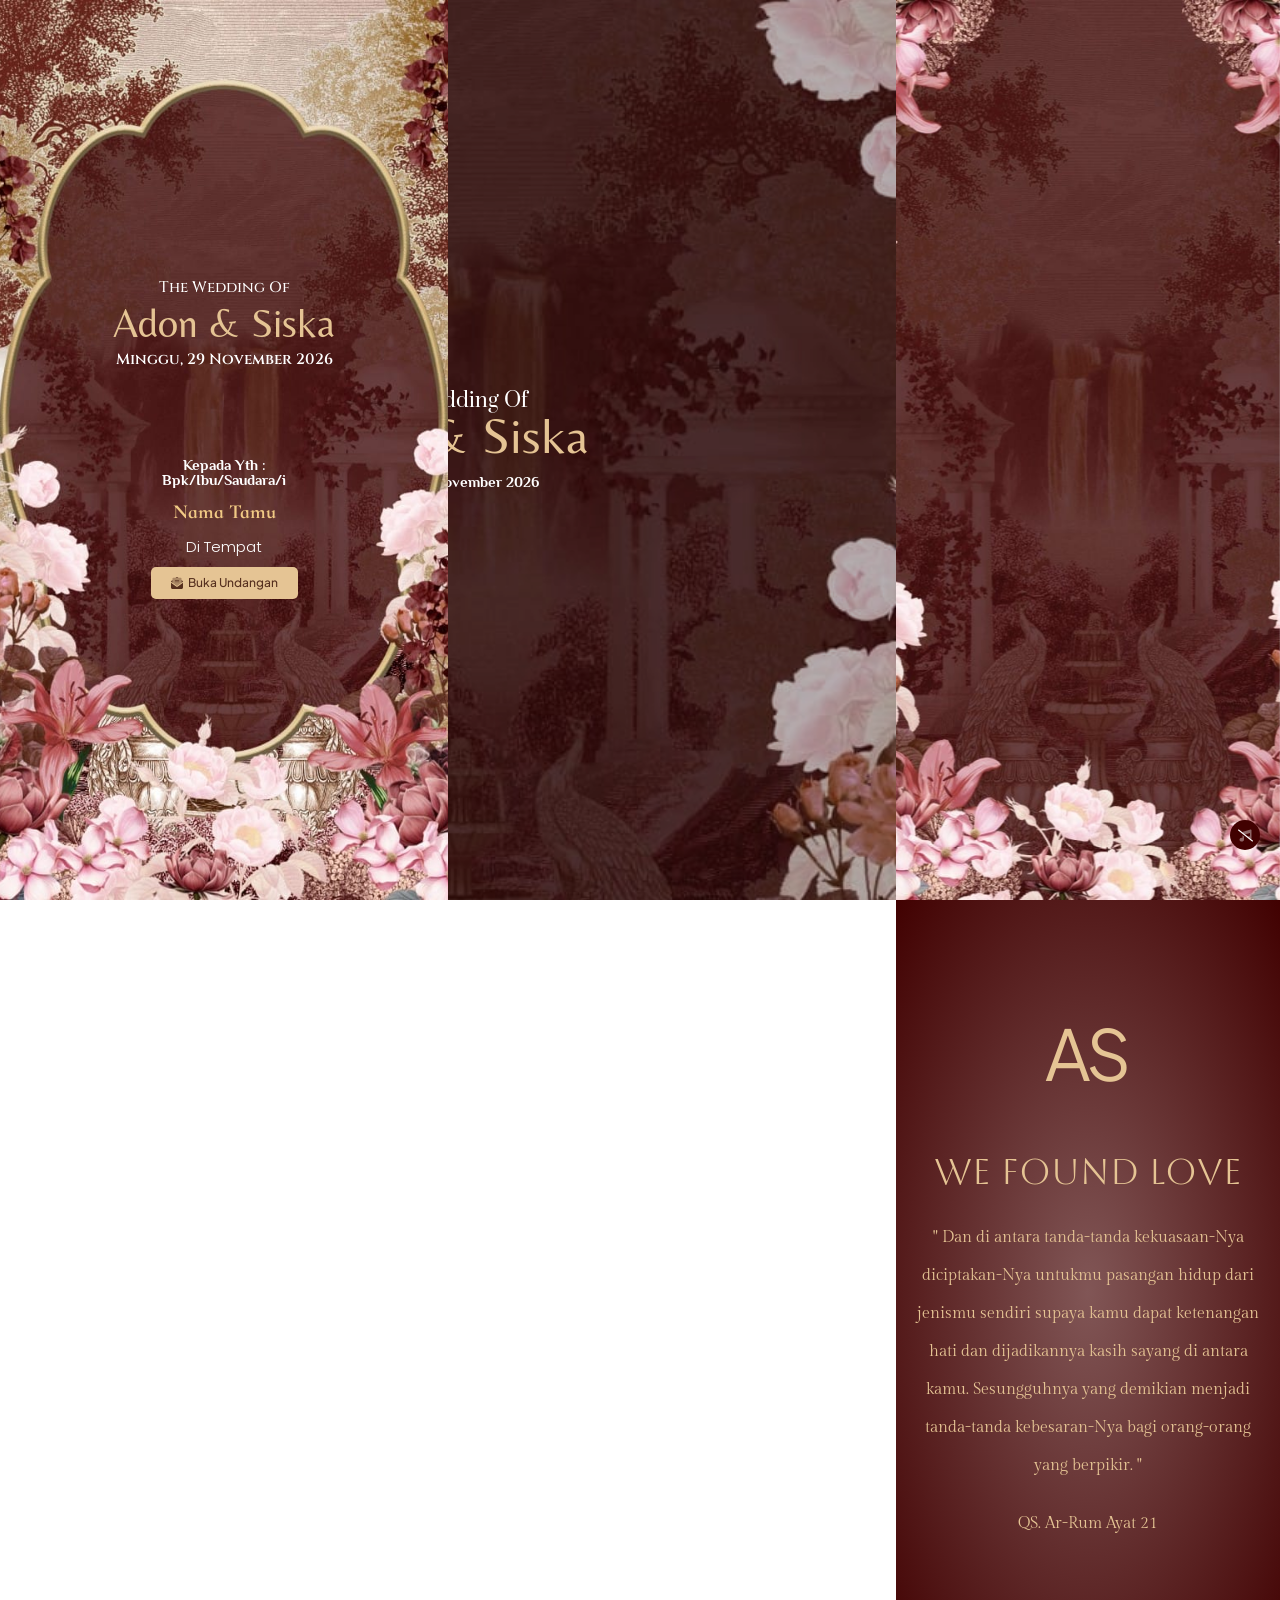
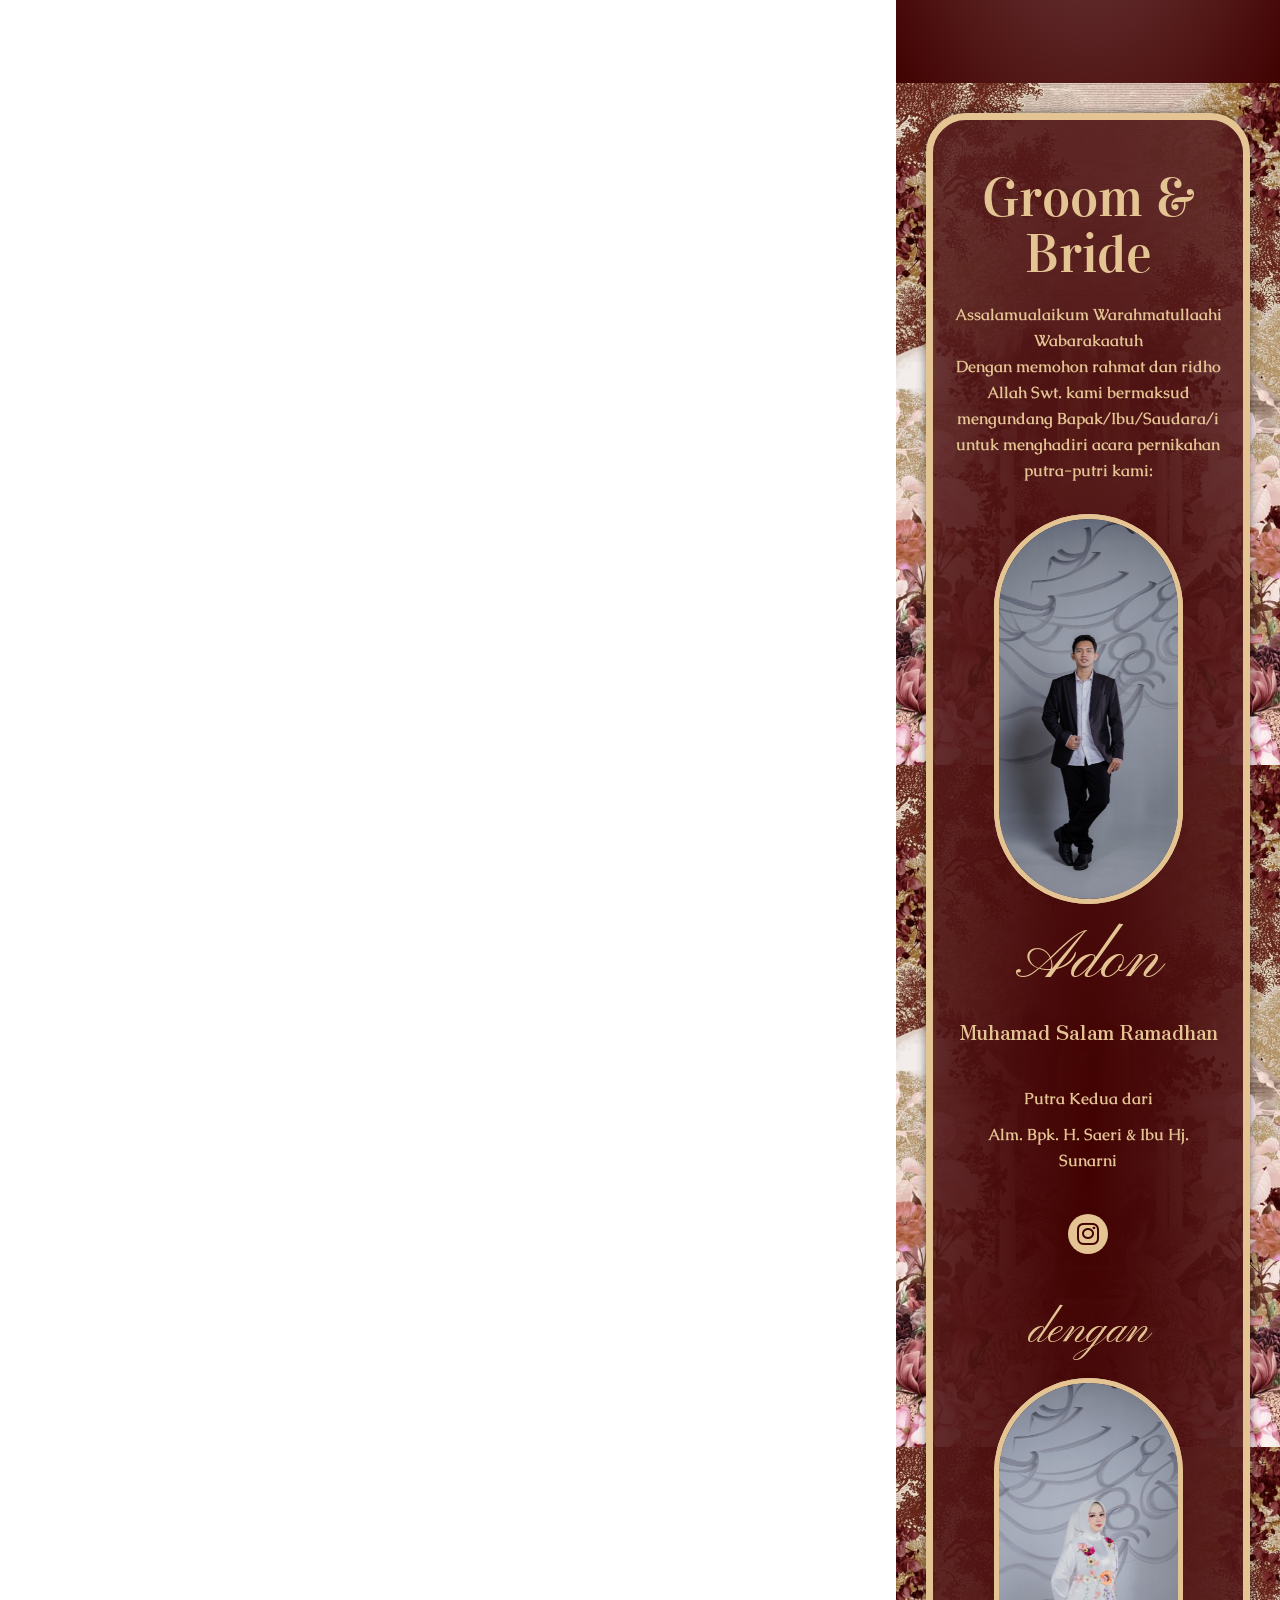
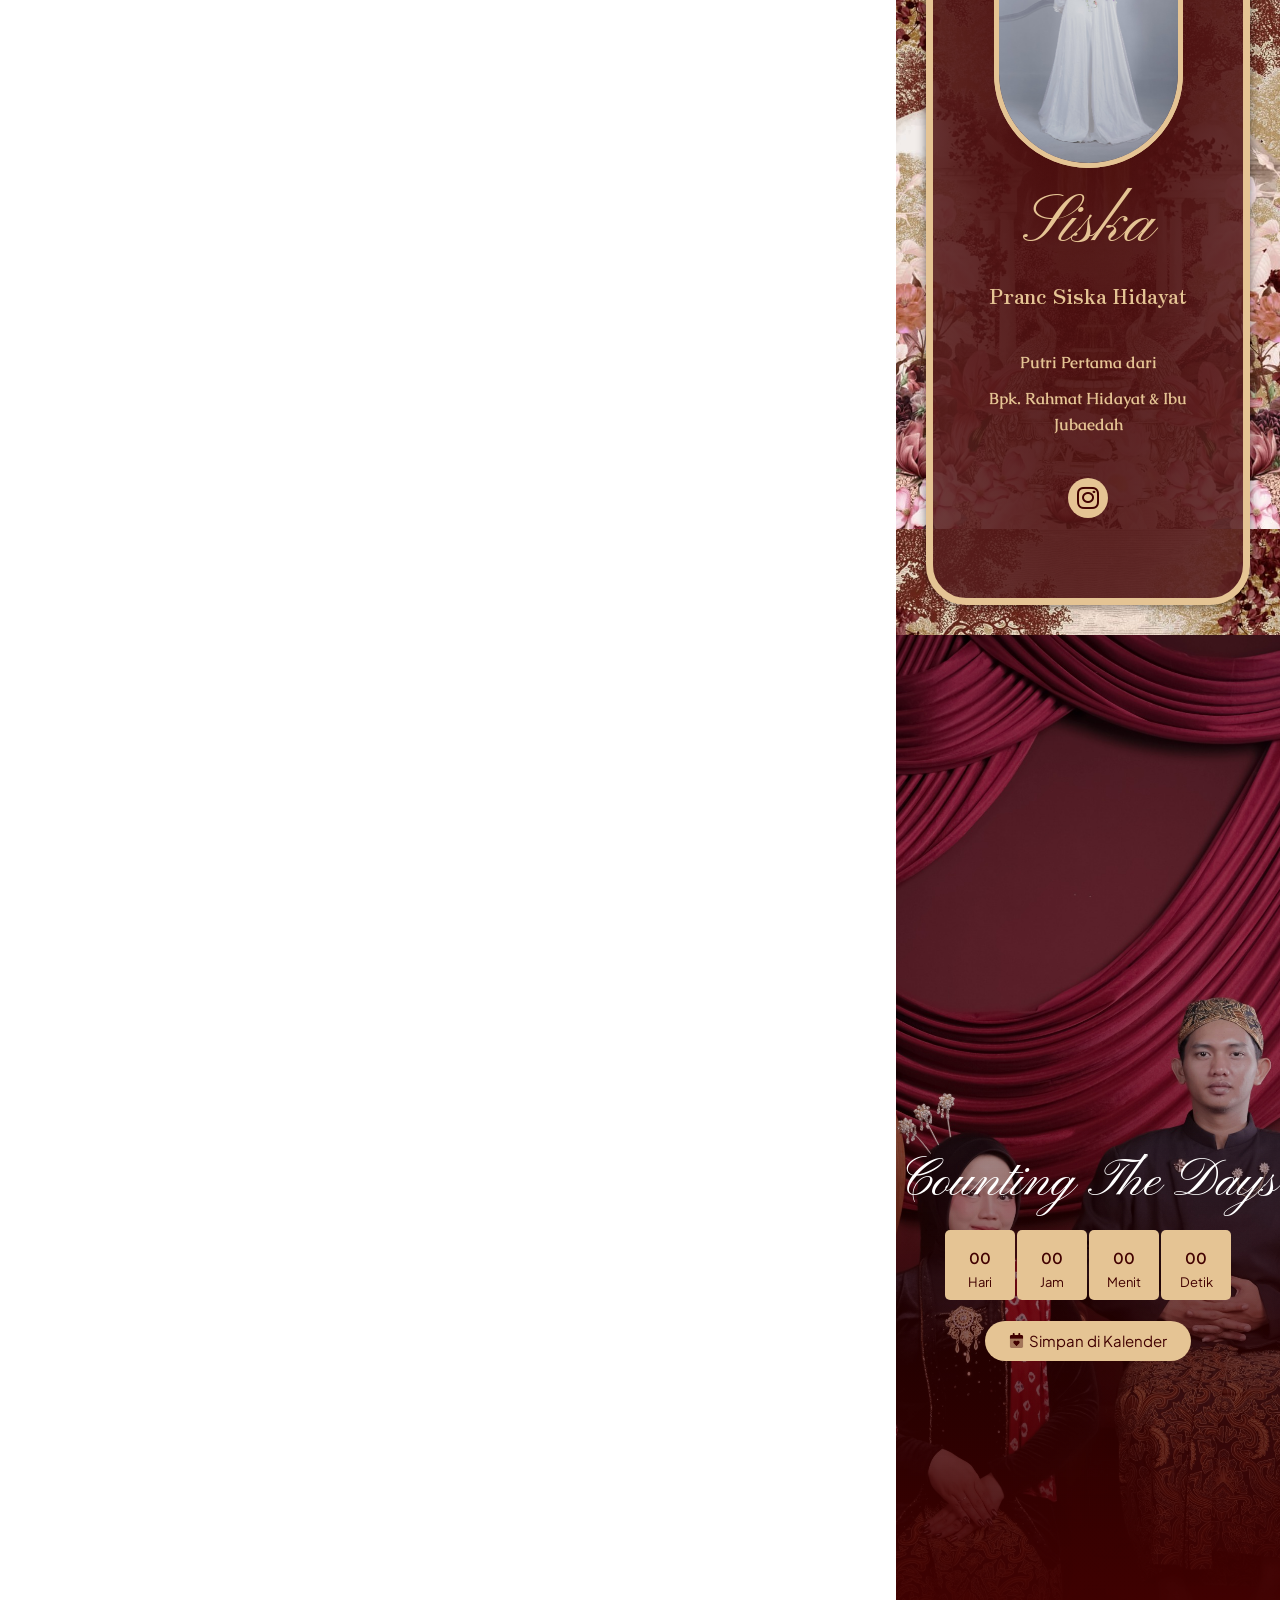
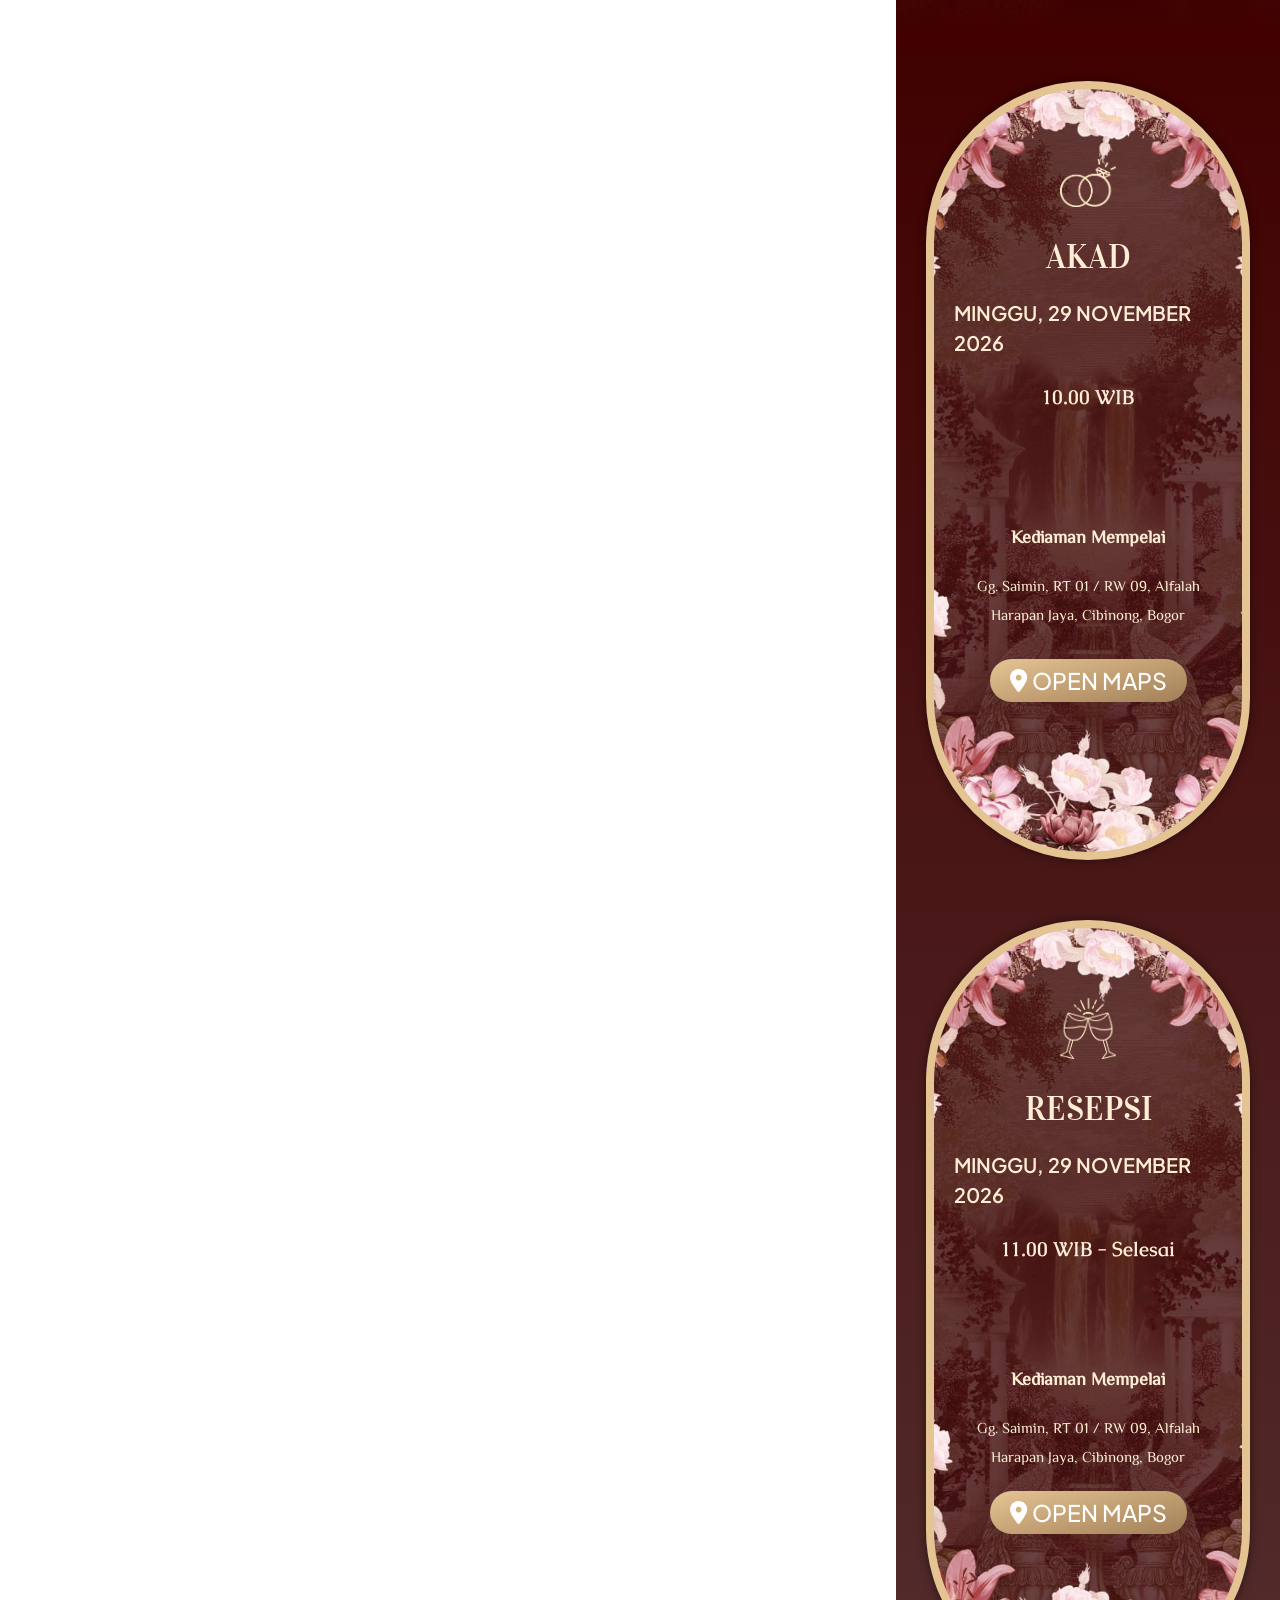
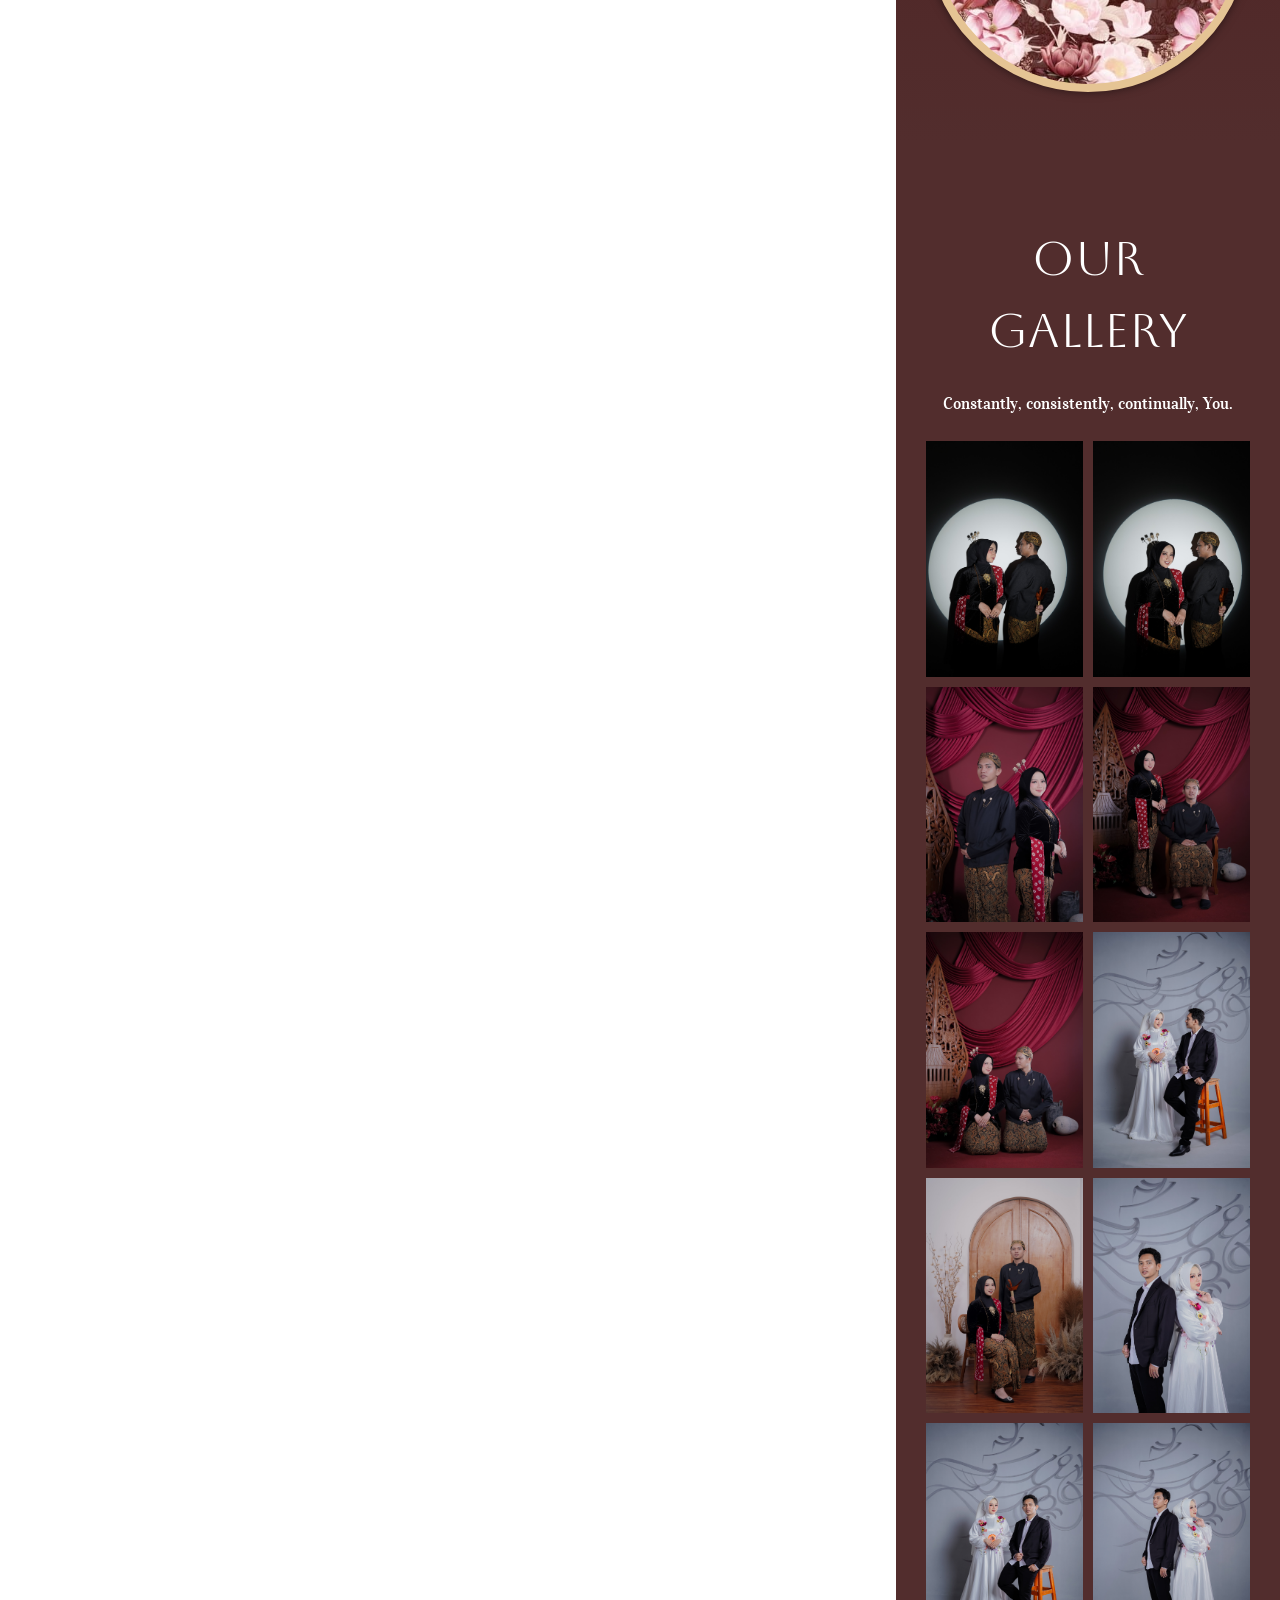
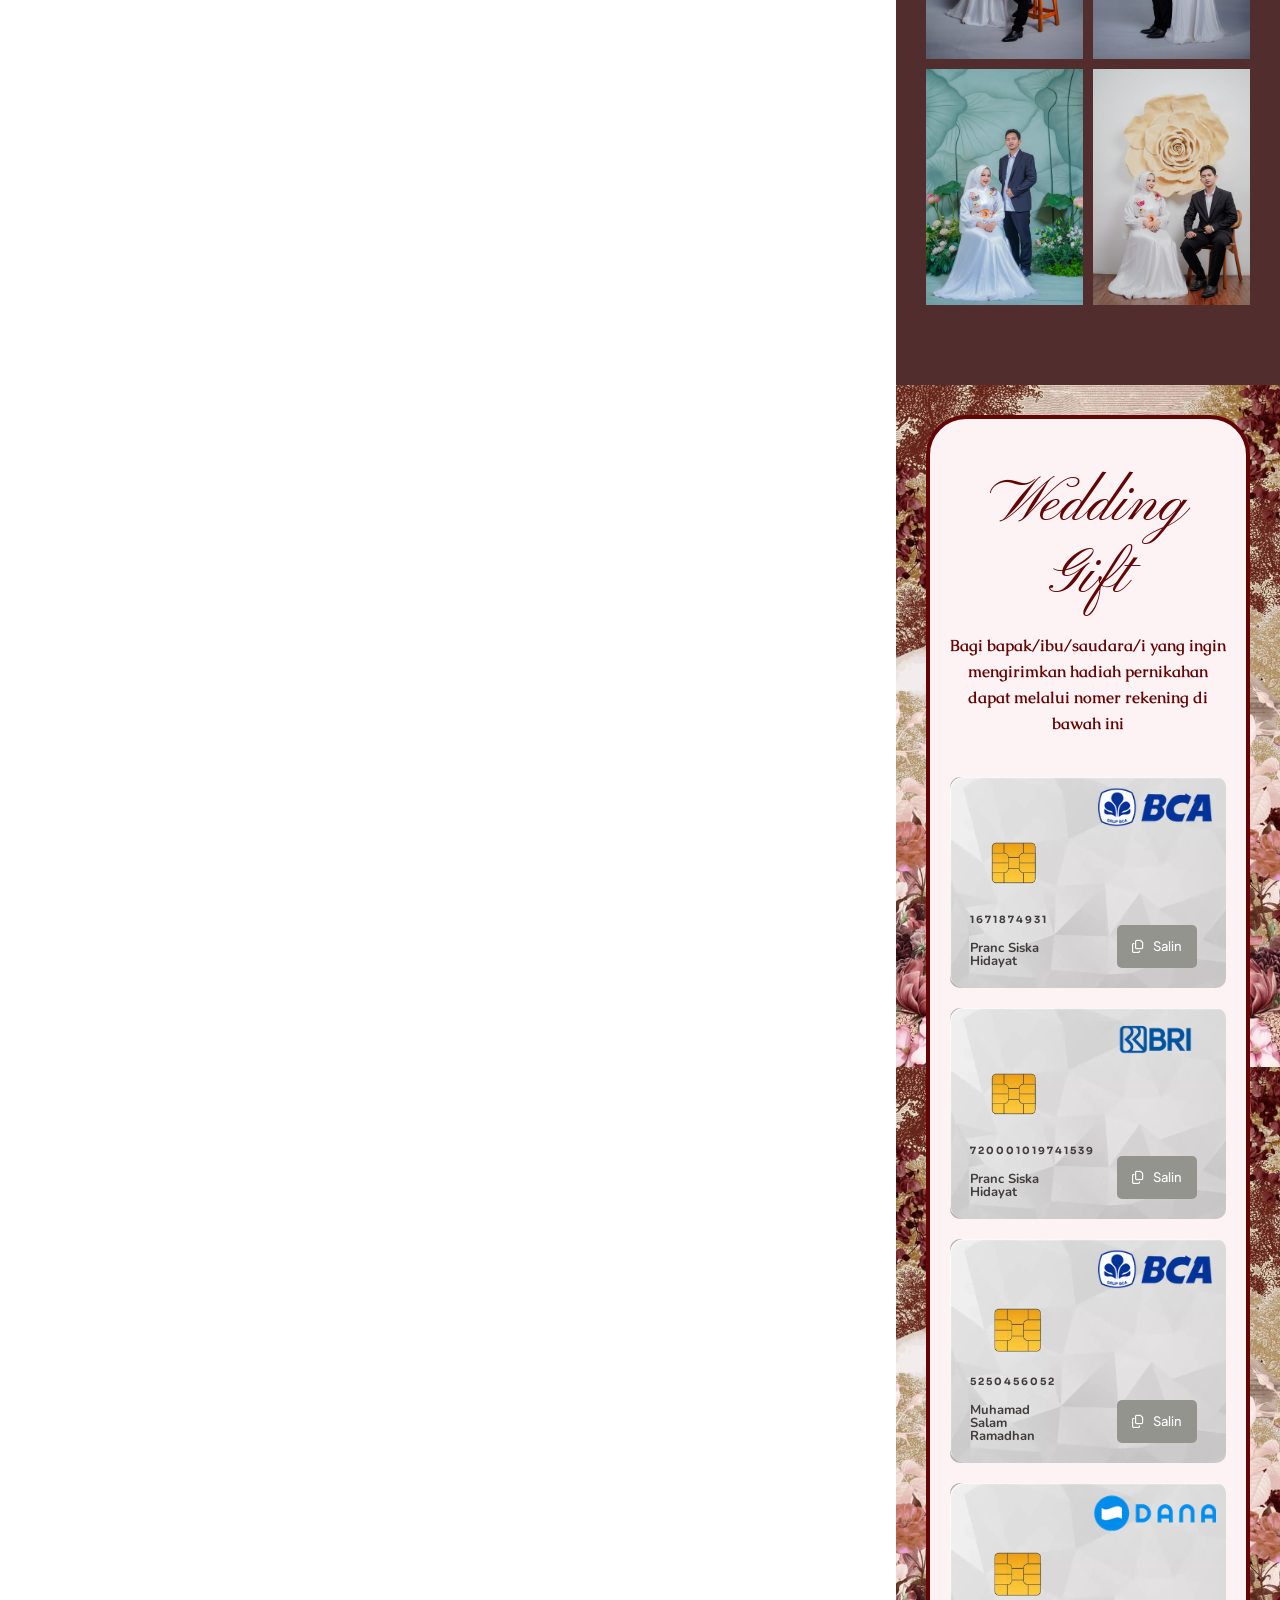
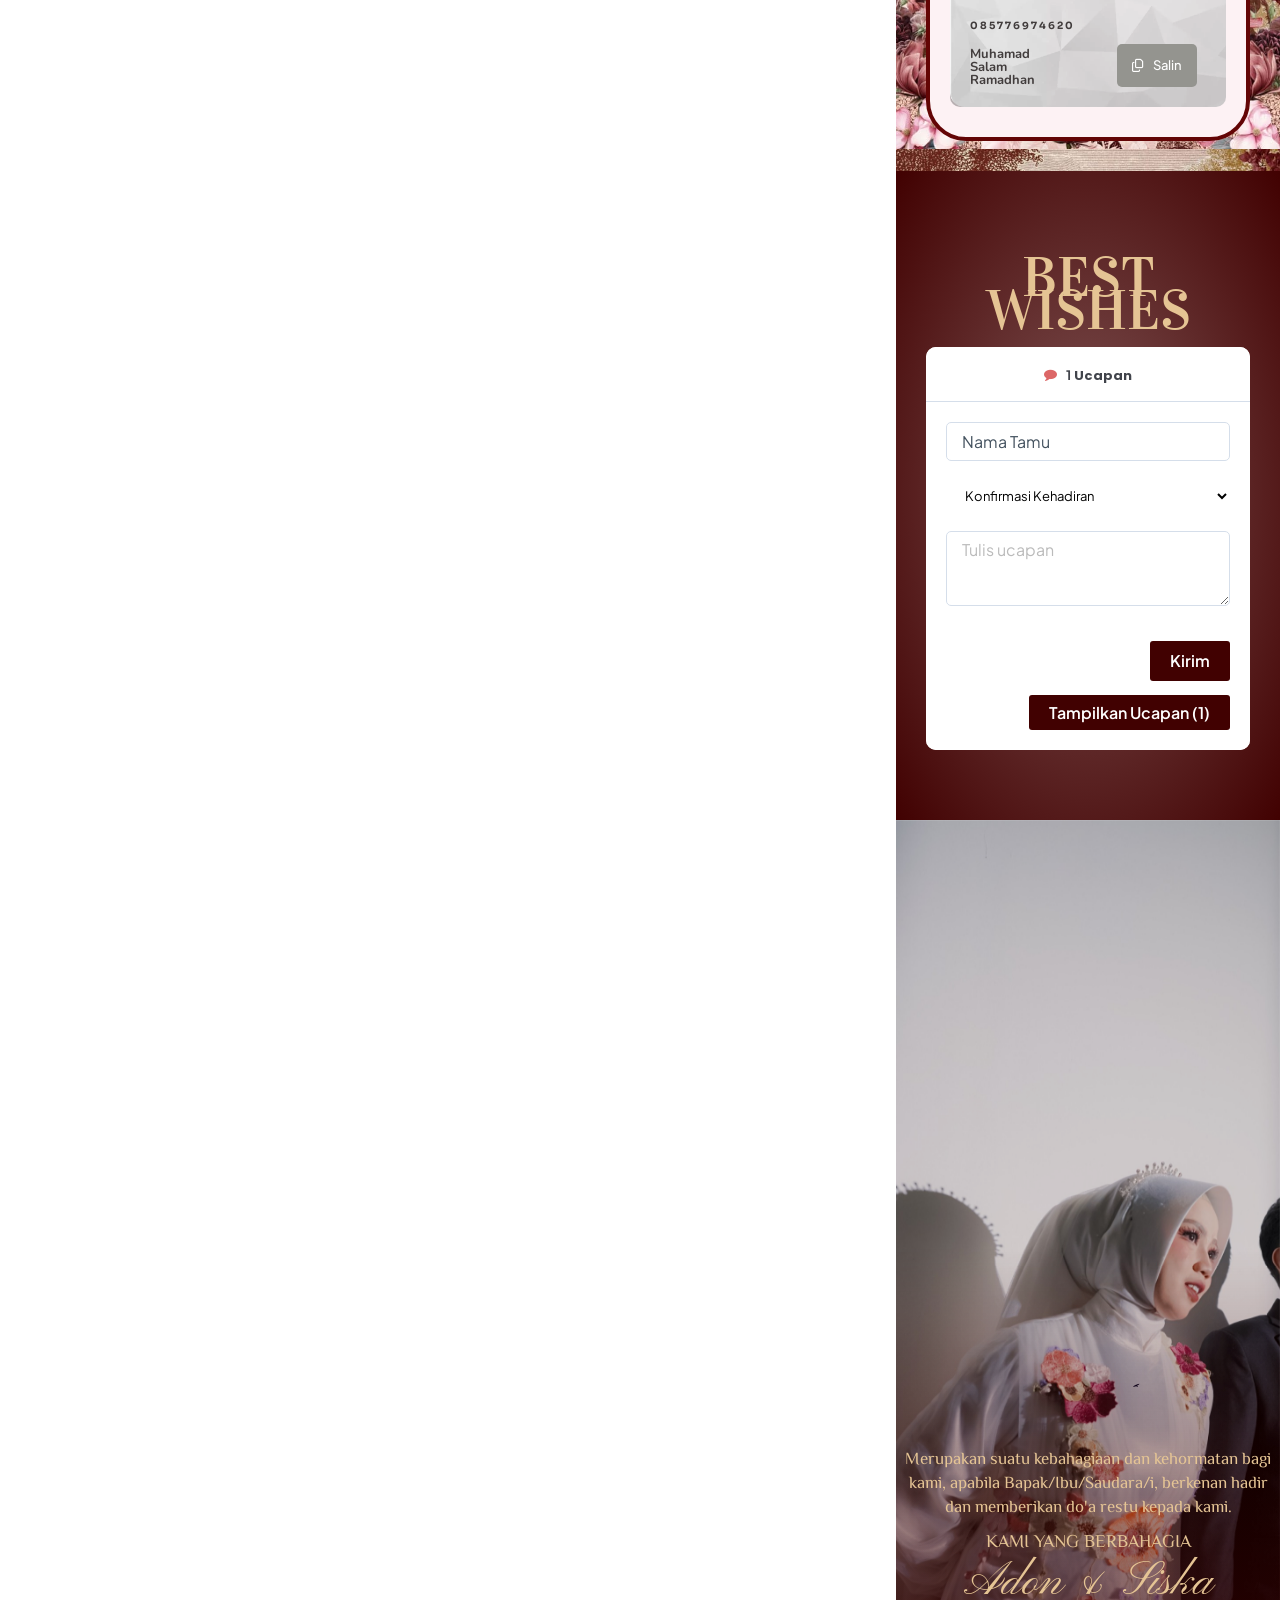
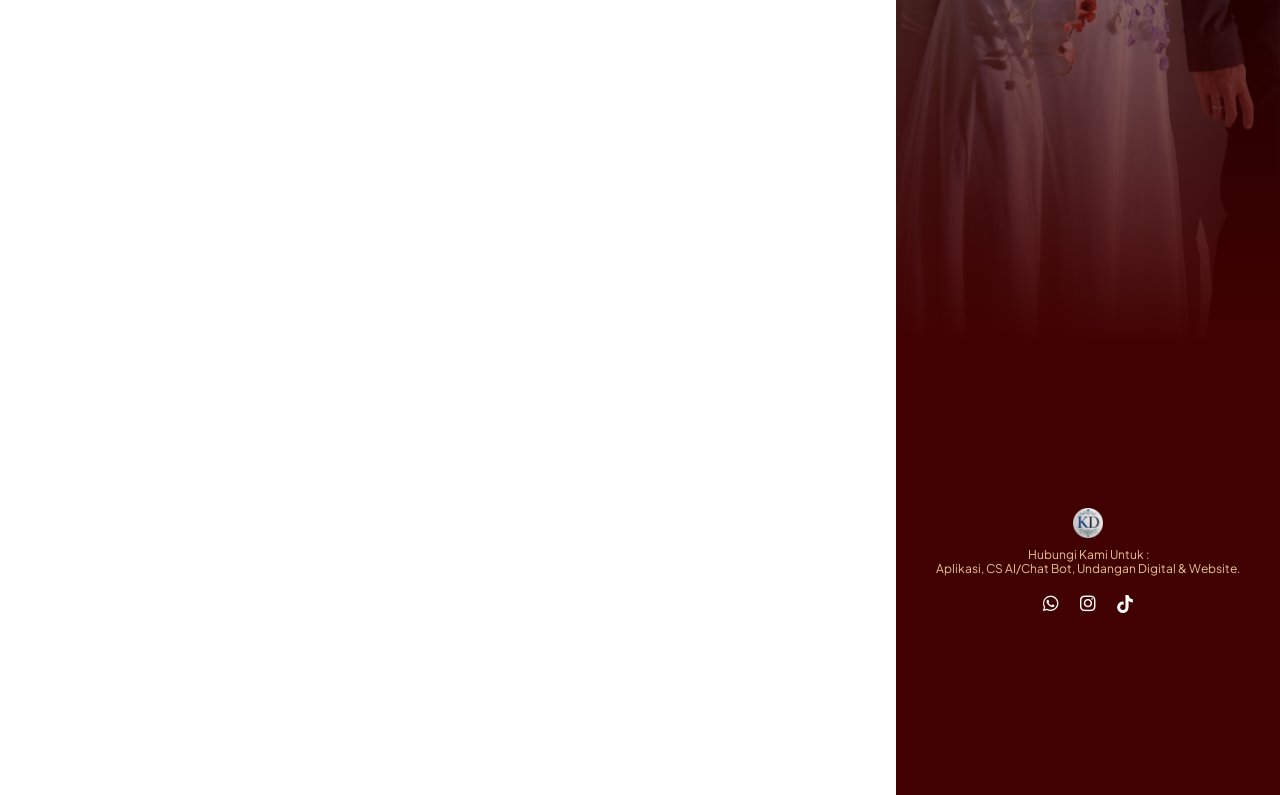
==== commit b3b251dc: "feat: hapus section love story" ====
--- a/index.html
+++ b/index.html
@@ -2433,49 +2433,6 @@
 				</div>
 				</div>
 				</div>
-		<div class="elementor-element elementor-element-236f86f6 e-con-full jedv-enabled--yes e-flex e-con e-child" data-id="236f86f6" data-element_type="container" data-e-type="container" data-settings="{&quot;background_background&quot;:&quot;classic&quot;,&quot;jet_parallax_layout_list&quot;:[]}">
-		<div class="elementor-element elementor-element-48bcd252 e-con-full e-flex e-con e-child" data-id="48bcd252" data-element_type="container" data-e-type="container" data-settings="{&quot;jet_parallax_layout_list&quot;:[]}">
-				<div class="elementor-element elementor-element-bbaffea elementor-widget elementor-widget-heading" data-id="bbaffea" data-element_type="widget" data-e-type="widget" data-settings="{&quot;_animation_mobile&quot;:&quot;zoomIn&quot;}" data-widget_type="heading.default">
-				<div class="elementor-widget-container">
-					<p class="elementor-heading-title elementor-size-default">Love Story</p>				</div>
-				</div>
-				<div class="elementor-element elementor-element-d475010 elementor-invisible elementor-widget elementor-widget-heading" data-id="d475010" data-element_type="widget" data-e-type="widget" data-settings="{&quot;_animation&quot;:&quot;fadeInUp&quot;,&quot;_animation_delay&quot;:300,&quot;_animation_mobile&quot;:&quot;fadeInDown&quot;}" data-widget_type="heading.default">
-				<div class="elementor-widget-container">
-					<p class="elementor-heading-title elementor-size-default">Every love story is beautiful,
- but ours is my favorite.</p>				</div>
-				</div>
-				<div class="elementor-element elementor-element-44731e8 elementor-widget elementor-widget-jet-timeline" data-id="44731e8" data-element_type="widget" data-e-type="widget" data-widget_type="jet-timeline.default">
-				<div class="elementor-widget-container">
-					<div class="elementor-jet-timeline jet-elements"><div class="jet-timeline jet-timeline--align-left jet-timeline--align-top">
-	<div class="jet-timeline__line"><div class="jet-timeline__line-progress"></div></div>
-	<div class="jet-timeline-list"><div class="jet-timeline-item jet-timeline-item--animated elementor-repeater-item-d6065fb-0 jet-timeline-item--image-inside">
-	<div class="timeline-item__card">
-		<div class="timeline-item__card-inner">
-								<div class="timeline-item__card-content">
-					<div class="timeline-item__meta"><div class="timeline-item__meta-content">1 Mei 2023</div></div><h5 class="timeline-item__card-title">Bertemu</h5><div class="timeline-item__card-desc">BertemuSetelah sekian tahun perjalanan panjang kisah cinta kita, tepat pada tanggal 30 April 2023, dia datang dengan niat serius membawa keluarganya untuk melamarku. Pagi itu, matahari bersinar terang, memberikan kilauan khusus pada momen bersejarah ini.</div>				</div>
-						</div>
-		<div class="timeline-item__card-arrow"></div>
-	</div>
-	<div class="timeline-item__point"><div class="timeline-item__point-content timeline-item__point-content--icon"><span class="jet-elements-icon"><svg xmlns="http://www.w3.org/2000/svg" viewbox="0 0 448 512"><defs><style>.fa-secondary{opacity:.4}</style></defs><path class="fa-primary" d="M128 0C110.3 0 96 14.3 96 32V64H48C21.5 64 0 85.5 0 112v80H448V112c0-26.5-21.5-48-48-48H352V32c0-17.7-14.3-32-32-32s-32 14.3-32 32V64H160V32c0-17.7-14.3-32-32-32zM112 317.3c0 16.2 6.5 31.8 17.9 43.3l82.7 82.7c6.2 6.2 16.4 6.2 22.6 0l82.7-82.7c11.5-11.5 17.9-27.1 17.9-43.3c0-33.8-27.4-61.3-61.3-61.3c-16.2 0-31.8 6.5-43.3 17.9l-7.4 7.4-7.4-7.4c-11.5-11.5-27.1-17.9-43.3-17.9c-33.8 0-61.3 27.4-61.3 61.3z"></path><path class="fa-secondary" d="M448 192H0V464c0 26.5 21.5 48 48 48H400c26.5 0 48-21.5 48-48V192zM112 317.3c0-33.8 27.4-61.3 61.3-61.3c16.2 0 31.8 6.5 43.3 17.9l7.4 7.4 7.4-7.4c11.5-11.5 27.1-17.9 43.3-17.9c33.8 0 61.3 27.4 61.3 61.3c0 16.2-6.5 31.8-17.9 43.3l-82.7 82.7c-6.2 6.2-16.4 6.2-22.6 0l-82.7-82.7c-11.5-11.5-17.9-27.1-17.9-43.3z"></path></svg></span></div></div><div class="timeline-item__meta"><div class="timeline-item__meta-content">1 Mei 2023</div></div></div><div class="jet-timeline-item jet-timeline-item--animated elementor-repeater-item-d6065fb-1 jet-timeline-item--image-inside">
-	<div class="timeline-item__card">
-		<div class="timeline-item__card-inner">
-								<div class="timeline-item__card-content">
-					<div class="timeline-item__meta"><div class="timeline-item__meta-content">1 Mei 2024</div></div><h5 class="timeline-item__card-title">Berpacaran</h5><div class="timeline-item__card-desc">Dengan senyuman penuh keberanian, dia berlutut di hadapanku, membuka kotak kecil berisi cincin yang berkilau. "Akan kah kau menjadi bagian dari hidupku selamanya?" tanyanya dengan tatapan tulus.</div>				</div>
-						</div>
-		<div class="timeline-item__card-arrow"></div>
-	</div>
-	<div class="timeline-item__point"><div class="timeline-item__point-content timeline-item__point-content--icon"><span class="jet-elements-icon"><svg xmlns="http://www.w3.org/2000/svg" viewbox="0 0 448 512"><defs><style>.fa-secondary{opacity:.4}</style></defs><path class="fa-primary" d="M128 0C110.3 0 96 14.3 96 32V64H48C21.5 64 0 85.5 0 112v80H448V112c0-26.5-21.5-48-48-48H352V32c0-17.7-14.3-32-32-32s-32 14.3-32 32V64H160V32c0-17.7-14.3-32-32-32zM112 317.3c0 16.2 6.5 31.8 17.9 43.3l82.7 82.7c6.2 6.2 16.4 6.2 22.6 0l82.7-82.7c11.5-11.5 17.9-27.1 17.9-43.3c0-33.8-27.4-61.3-61.3-61.3c-16.2 0-31.8 6.5-43.3 17.9l-7.4 7.4-7.4-7.4c-11.5-11.5-27.1-17.9-43.3-17.9c-33.8 0-61.3 27.4-61.3 61.3z"></path><path class="fa-secondary" d="M448 192H0V464c0 26.5 21.5 48 48 48H400c26.5 0 48-21.5 48-48V192zM112 317.3c0-33.8 27.4-61.3 61.3-61.3c16.2 0 31.8 6.5 43.3 17.9l7.4 7.4 7.4-7.4c11.5-11.5 27.1-17.9 43.3-17.9c33.8 0 61.3 27.4 61.3 61.3c0 16.2-6.5 31.8-17.9 43.3l-82.7 82.7c-6.2 6.2-16.4 6.2-22.6 0l-82.7-82.7c-11.5-11.5-17.9-27.1-17.9-43.3z"></path></svg></span></div></div><div class="timeline-item__meta"><div class="timeline-item__meta-content">1 Mei 2024</div></div></div><div class="jet-timeline-item jet-timeline-item--animated elementor-repeater-item-d6065fb-2 jet-timeline-item--image-inside">
-	<div class="timeline-item__card">
-		<div class="timeline-item__card-inner">
-								<div class="timeline-item__card-content">
-					<div class="timeline-item__meta"><div class="timeline-item__meta-content">1 Januari 2025</div></div><h5 class="timeline-item__card-title">Menikah</h5><div class="timeline-item__card-desc">Dengan hati berdebar, aku menjawab, "Iya, aku mau." Sorak sorai kebahagiaan menggema di ruangan itu, dan dengan cincin di jari kami, kami merayakan pertemuan yang membawa kami ke babak baru dalam kisah cinta kami.</div>				</div>
-						</div>
-		<div class="timeline-item__card-arrow"></div>
-	</div>
-	<div class="timeline-item__point"><div class="timeline-item__point-content timeline-item__point-content--icon"><span class="jet-elements-icon"><svg xmlns="http://www.w3.org/2000/svg" viewbox="0 0 448 512"><defs><style>.fa-secondary{opacity:.4}</style></defs><path class="fa-primary" d="M128 0C110.3 0 96 14.3 96 32V64H48C21.5 64 0 85.5 0 112v80H448V112c0-26.5-21.5-48-48-48H352V32c0-17.7-14.3-32-32-32s-32 14.3-32 32V64H160V32c0-17.7-14.3-32-32-32zM112 317.3c0 16.2 6.5 31.8 17.9 43.3l82.7 82.7c6.2 6.2 16.4 6.2 22.6 0l82.7-82.7c11.5-11.5 17.9-27.1 17.9-43.3c0-33.8-27.4-61.3-61.3-61.3c-16.2 0-31.8 6.5-43.3 17.9l-7.4 7.4-7.4-7.4c-11.5-11.5-27.1-17.9-43.3-17.9c-33.8 0-61.3 27.4-61.3 61.3z"></path><path class="fa-secondary" d="M448 192H0V464c0 26.5 21.5 48 48 48H400c26.5 0 48-21.5 48-48V192zM112 317.3c0-33.8 27.4-61.3 61.3-61.3c16.2 0 31.8 6.5 43.3 17.9l7.4 7.4 7.4-7.4c11.5-11.5 27.1-17.9 43.3-17.9c33.8 0 61.3 27.4 61.3 61.3c0 16.2-6.5 31.8-17.9 43.3l-82.7 82.7c-6.2 6.2-16.4 6.2-22.6 0l-82.7-82.7c-11.5-11.5-17.9-27.1-17.9-43.3z"></path></svg></span></div></div><div class="timeline-item__meta"><div class="timeline-item__meta-content">1 Januari 2025</div></div></div></div></div></div>				</div>
-				</div>
-				</div>
-				</div>
 		<div class="elementor-element elementor-element-2d3541ca e-con-full jedv-enabled--yes e-flex e-con e-child" data-id="2d3541ca" data-element_type="container" data-e-type="container" data-settings="{&quot;background_background&quot;:&quot;classic&quot;,&quot;jet_parallax_layout_list&quot;:[]}">
 		<div class="elementor-element elementor-element-61c6f799 e-con-full e-flex e-con e-child" data-id="61c6f799" data-element_type="container" data-e-type="container" data-settings="{&quot;background_background&quot;:&quot;classic&quot;,&quot;jet_parallax_layout_list&quot;:[]}">
 		<div class="elementor-element elementor-element-76287de0 e-con-full e-flex e-con e-child" data-id="76287de0" data-element_type="container" data-e-type="container" data-settings="{&quot;jet_parallax_layout_list&quot;:[]}">
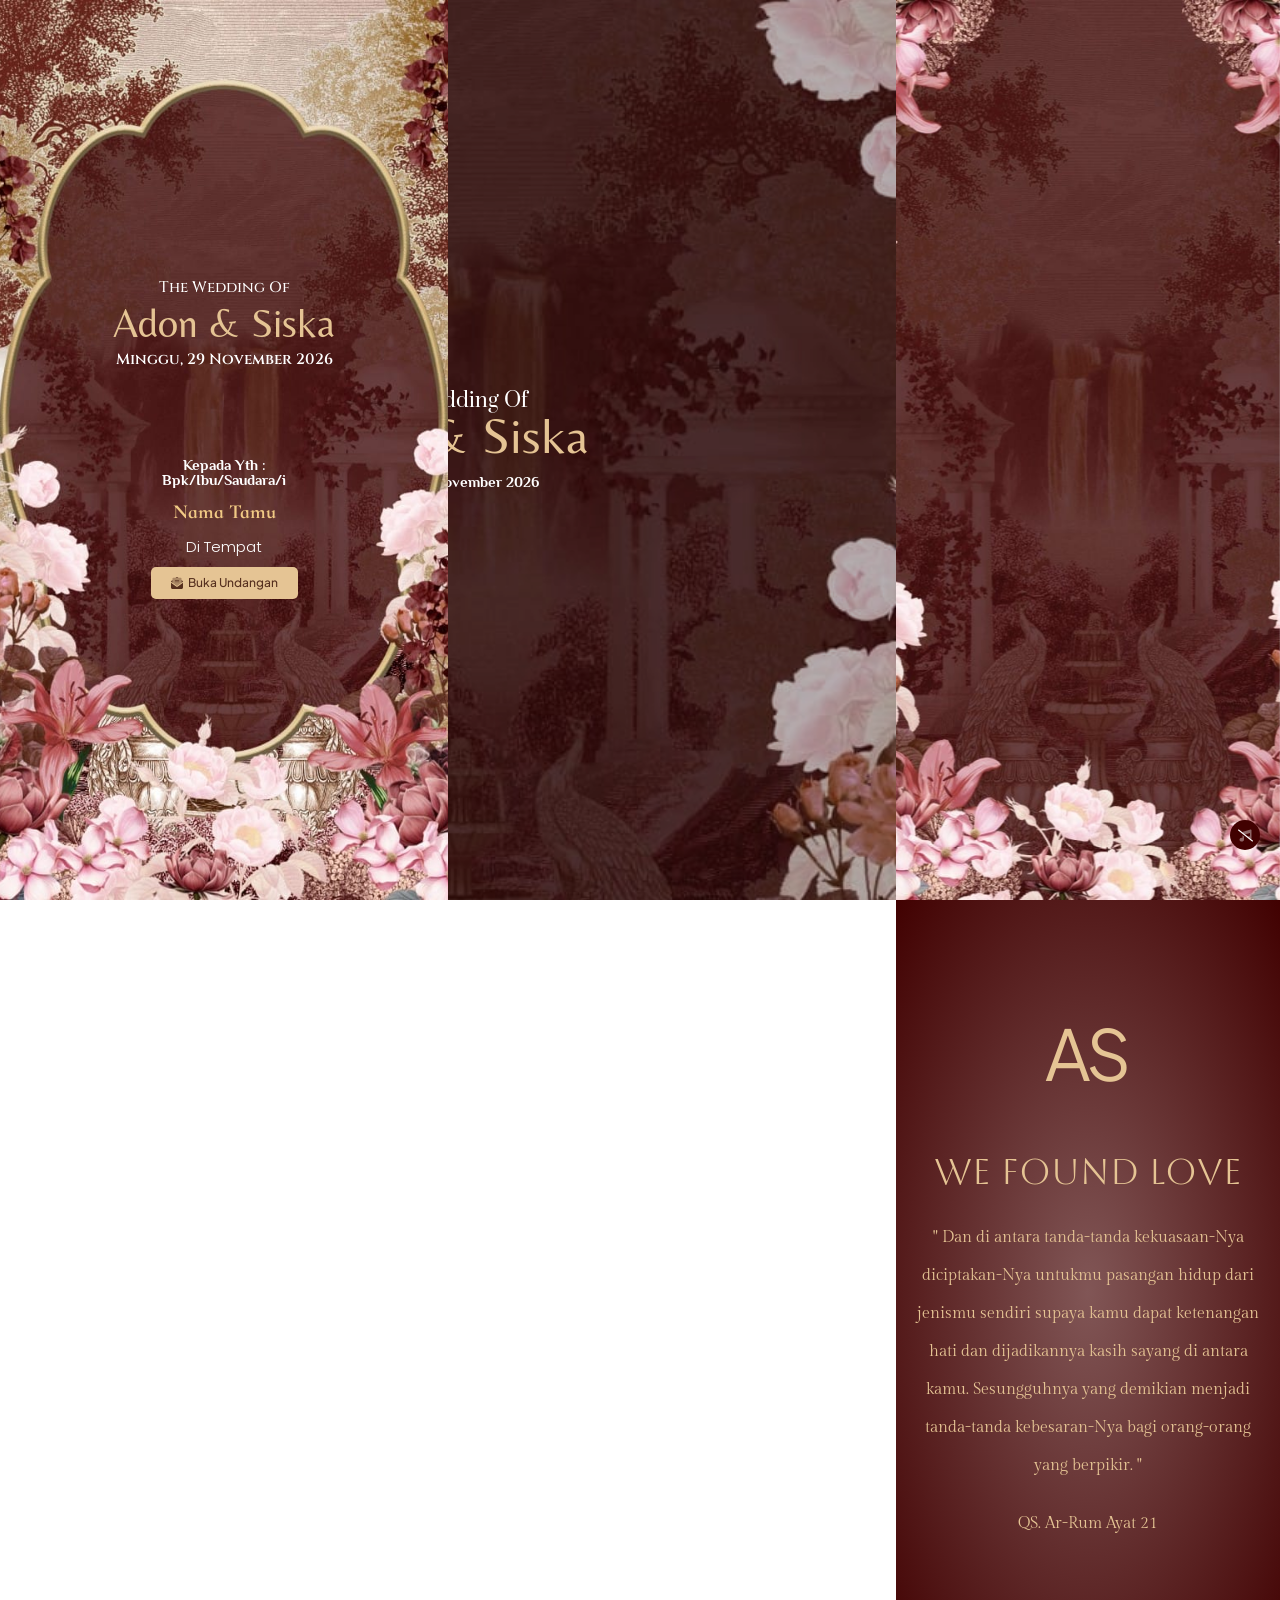
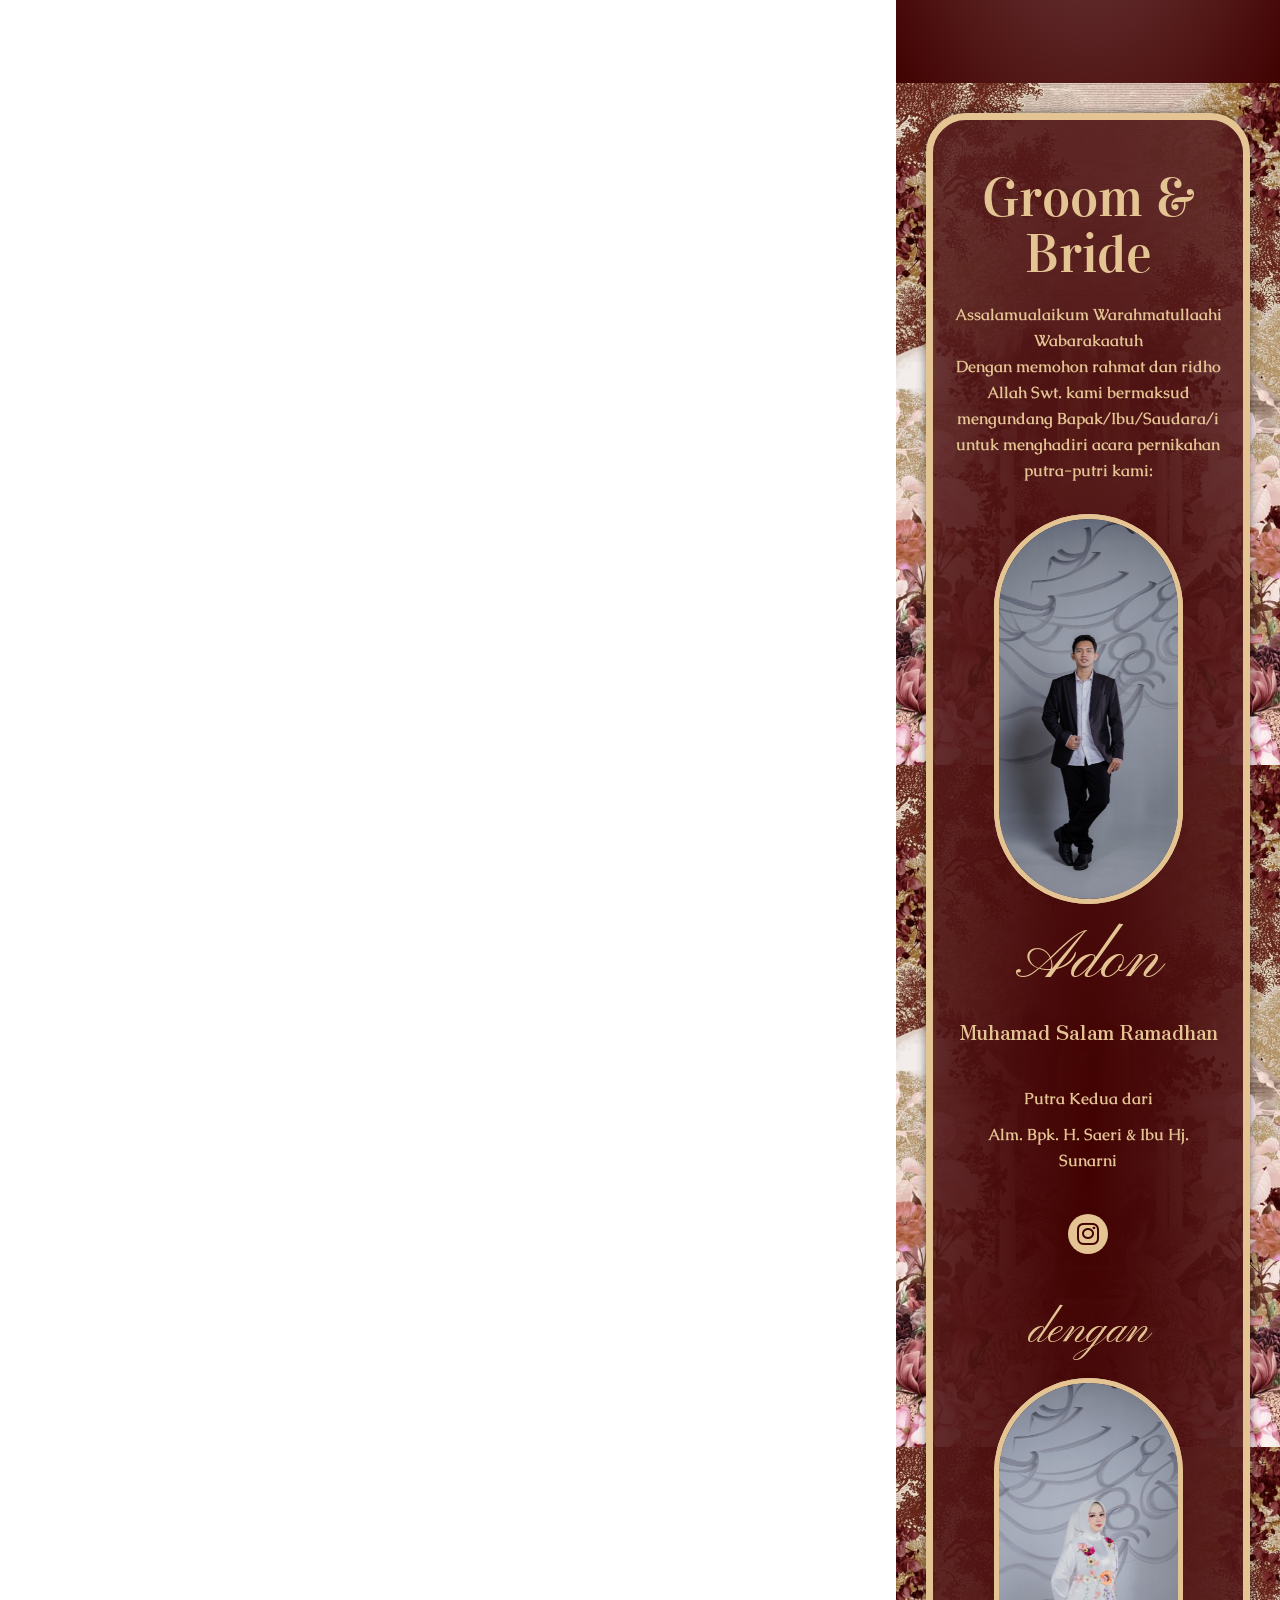
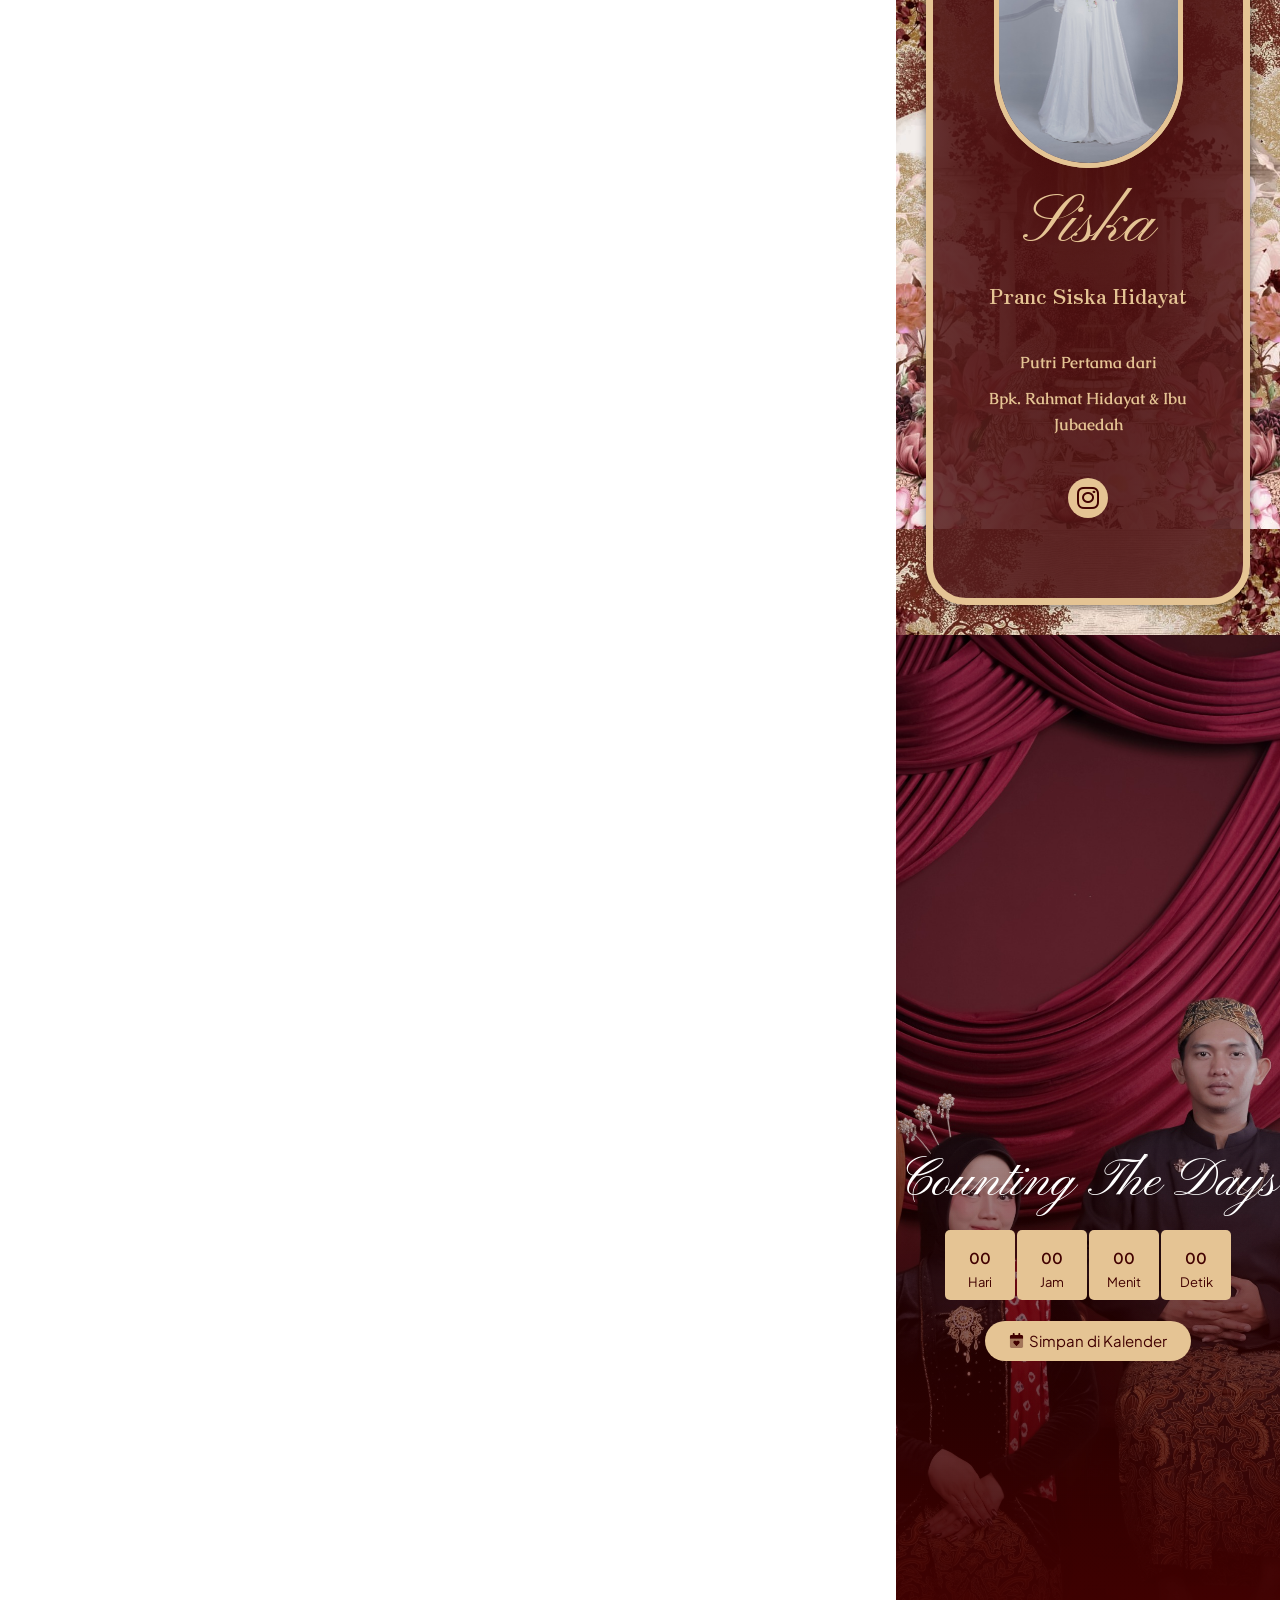
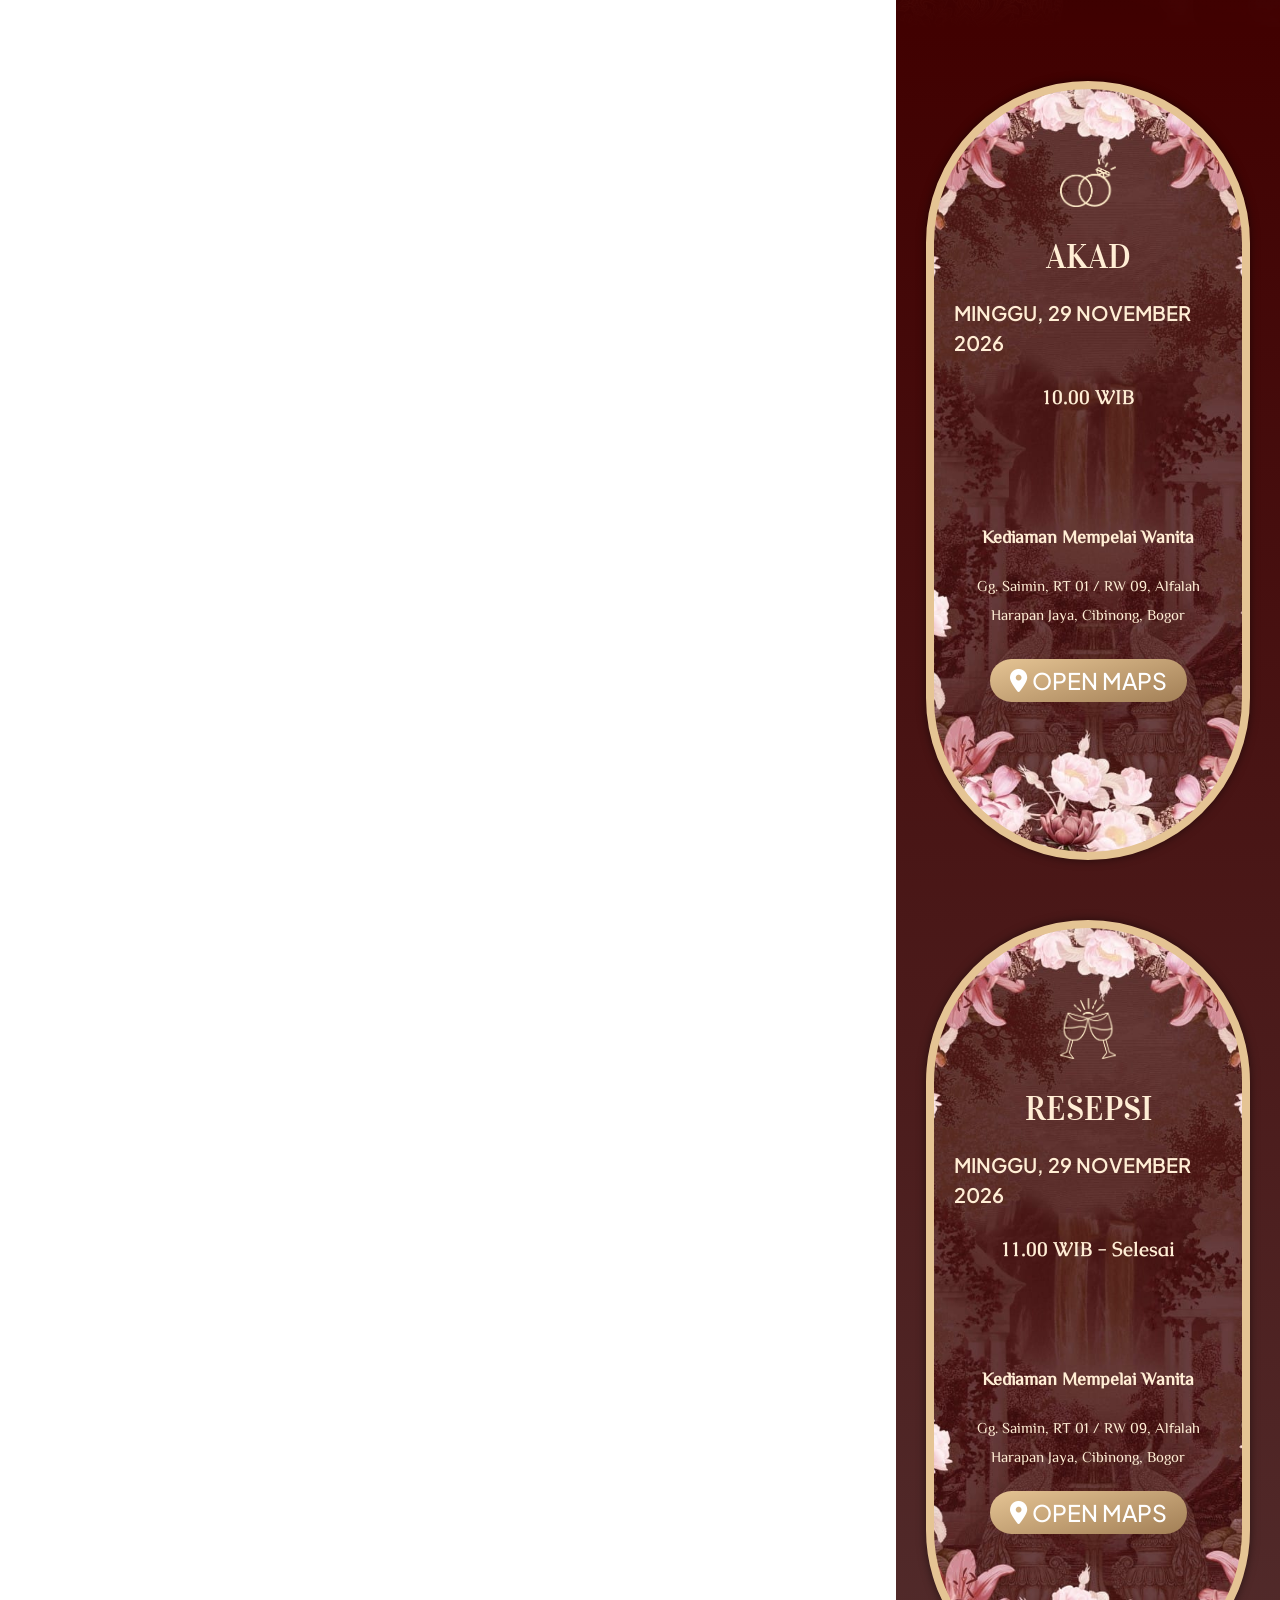
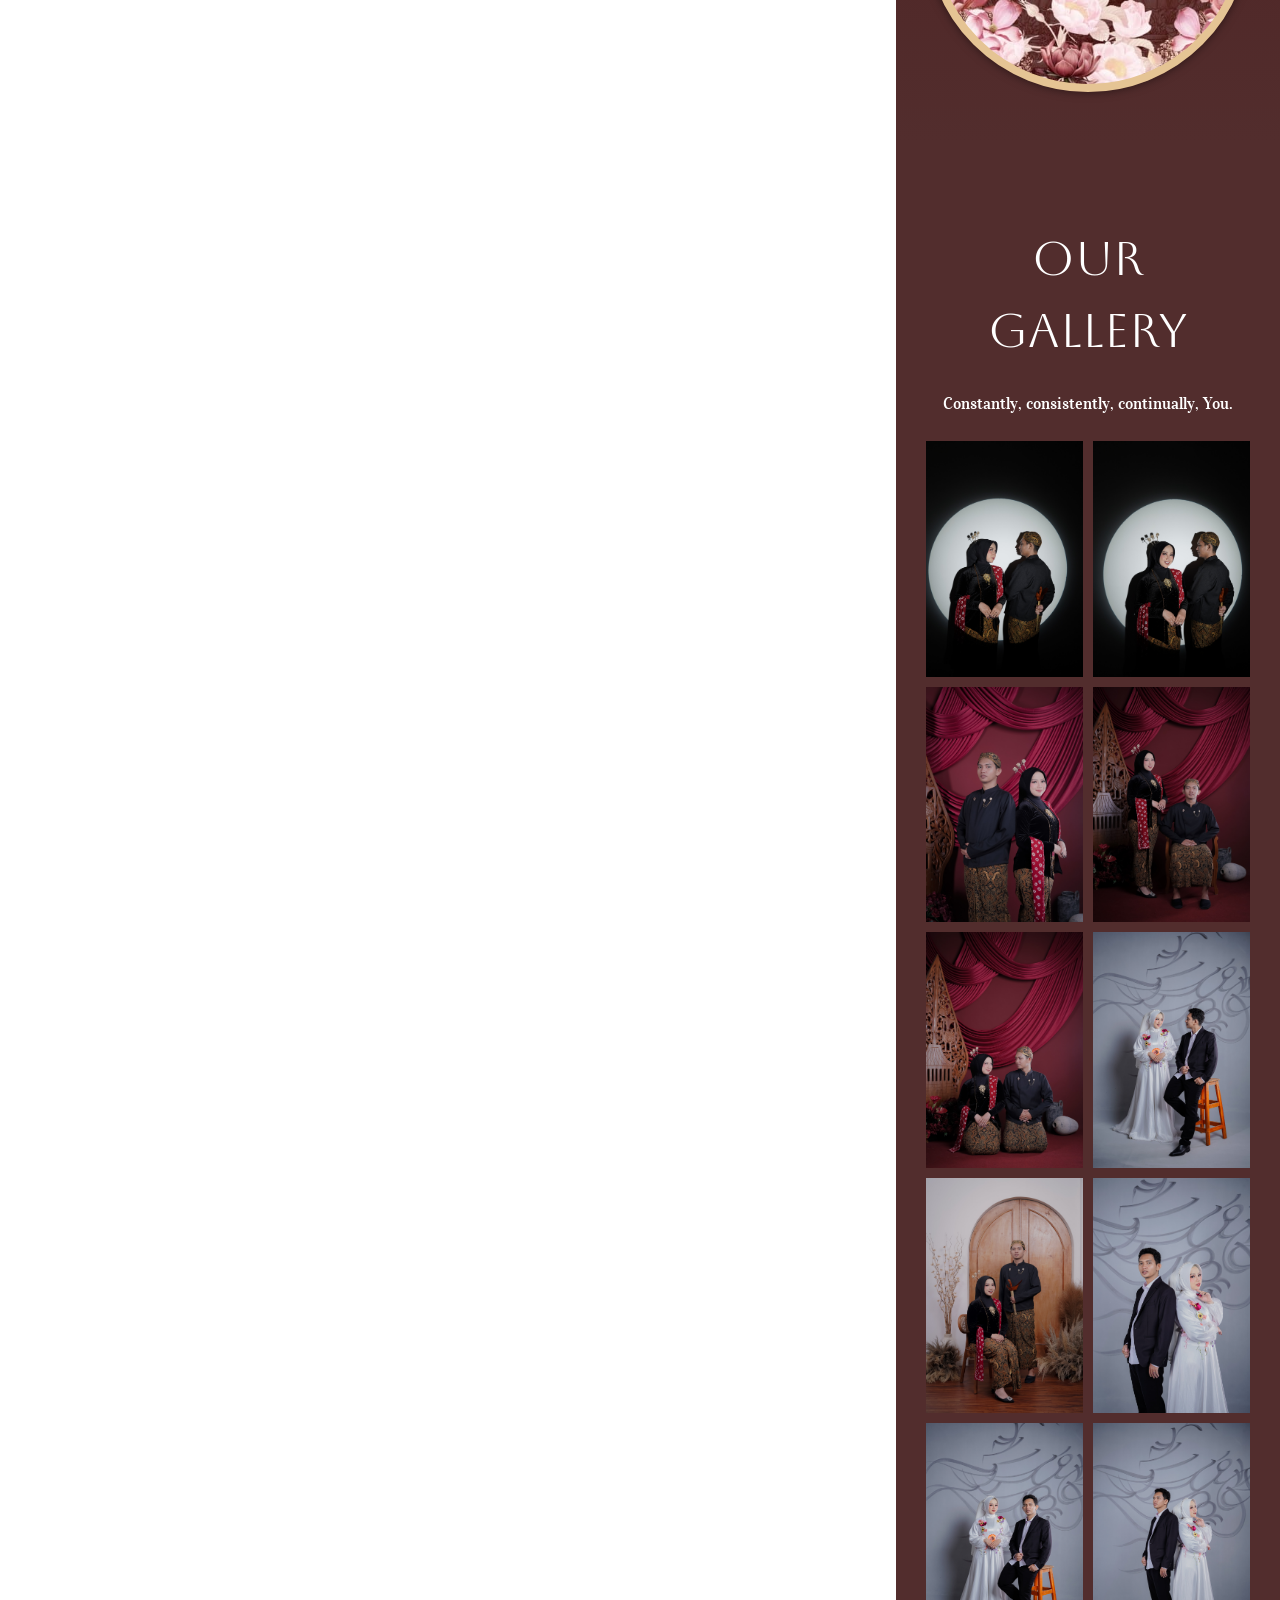
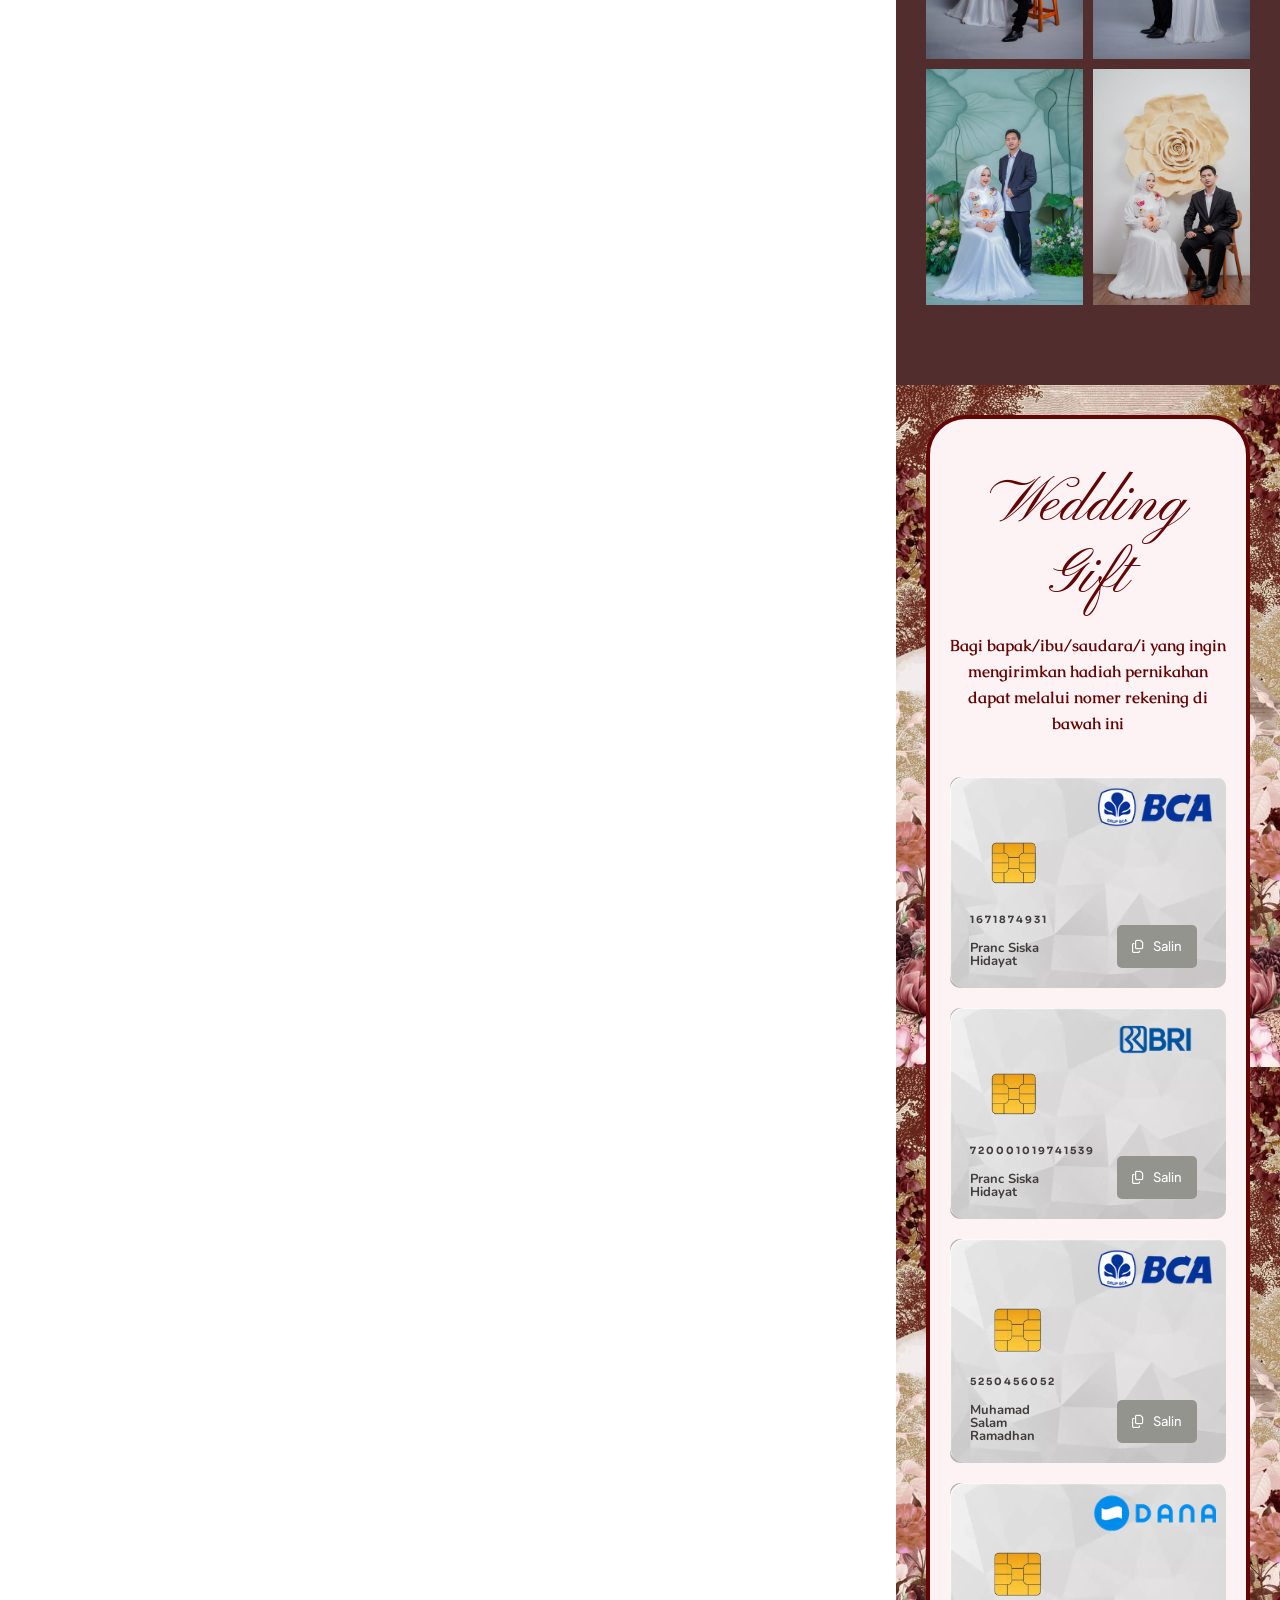
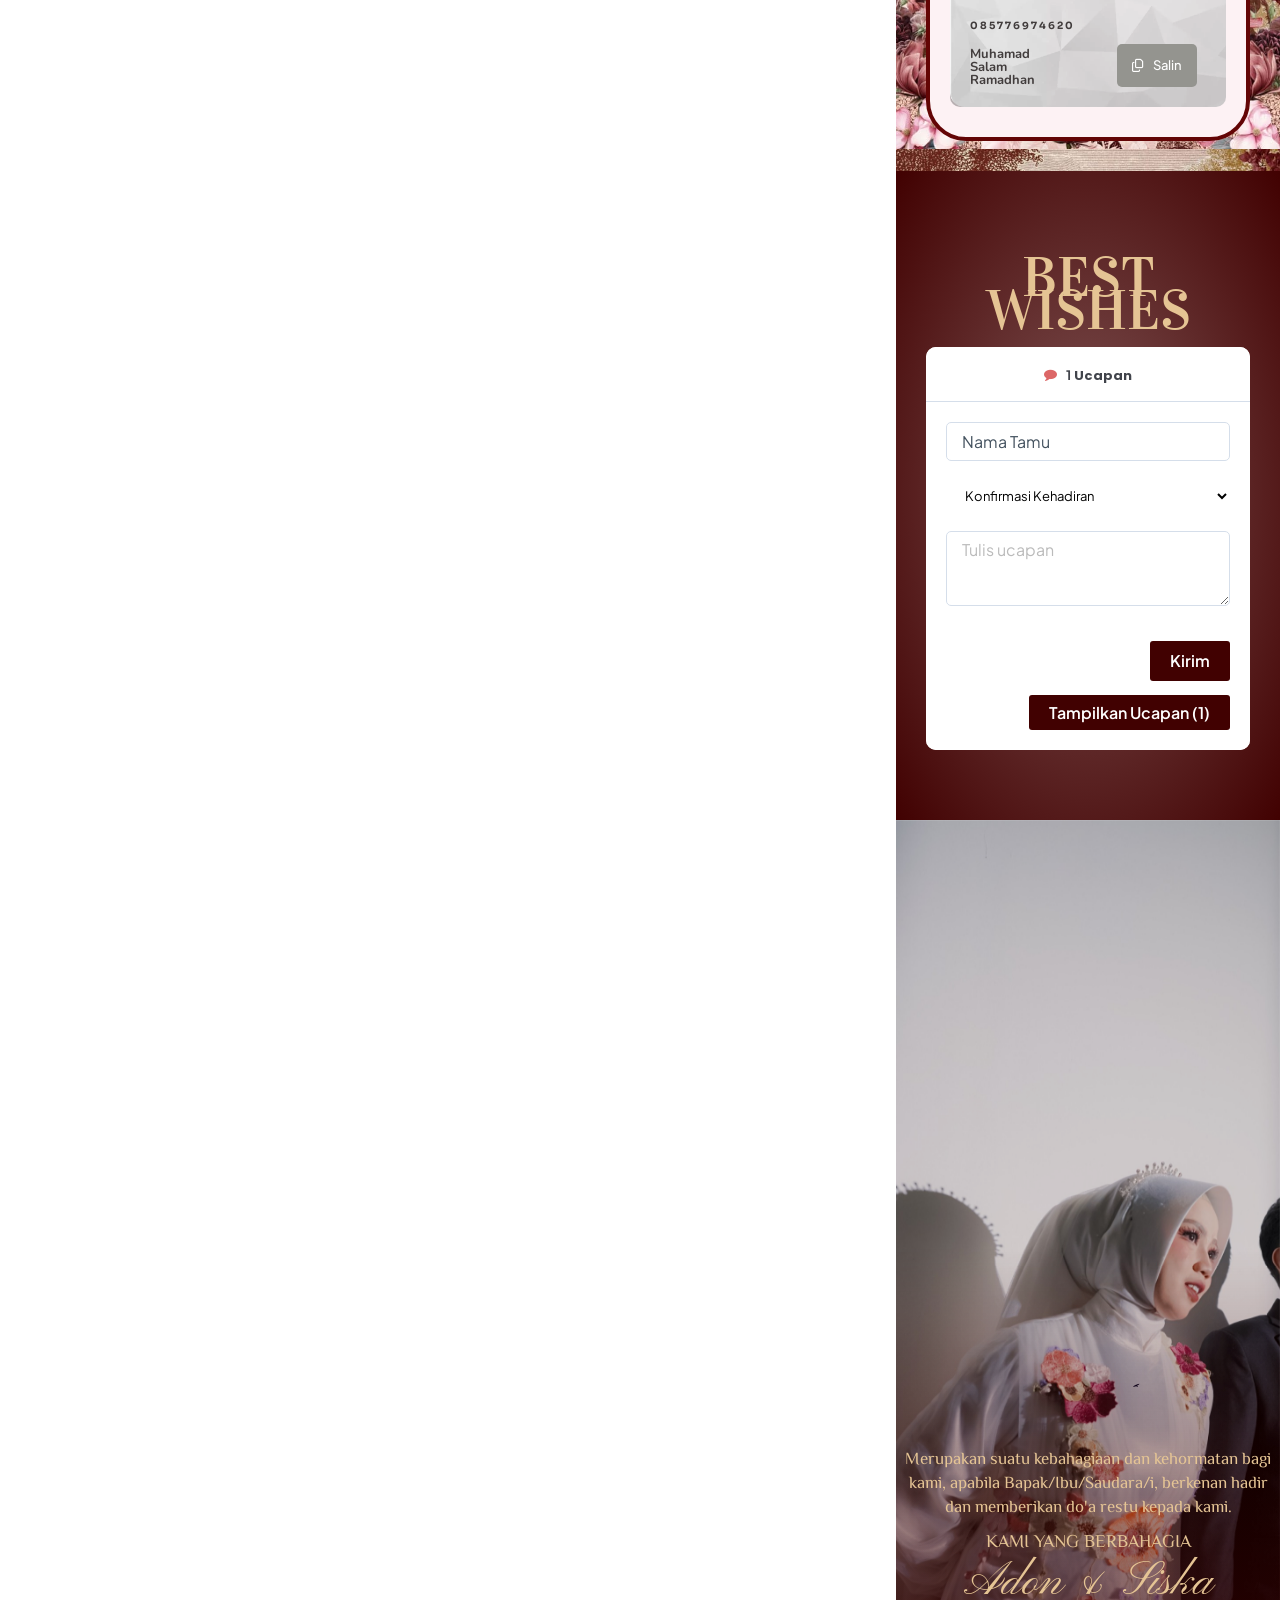
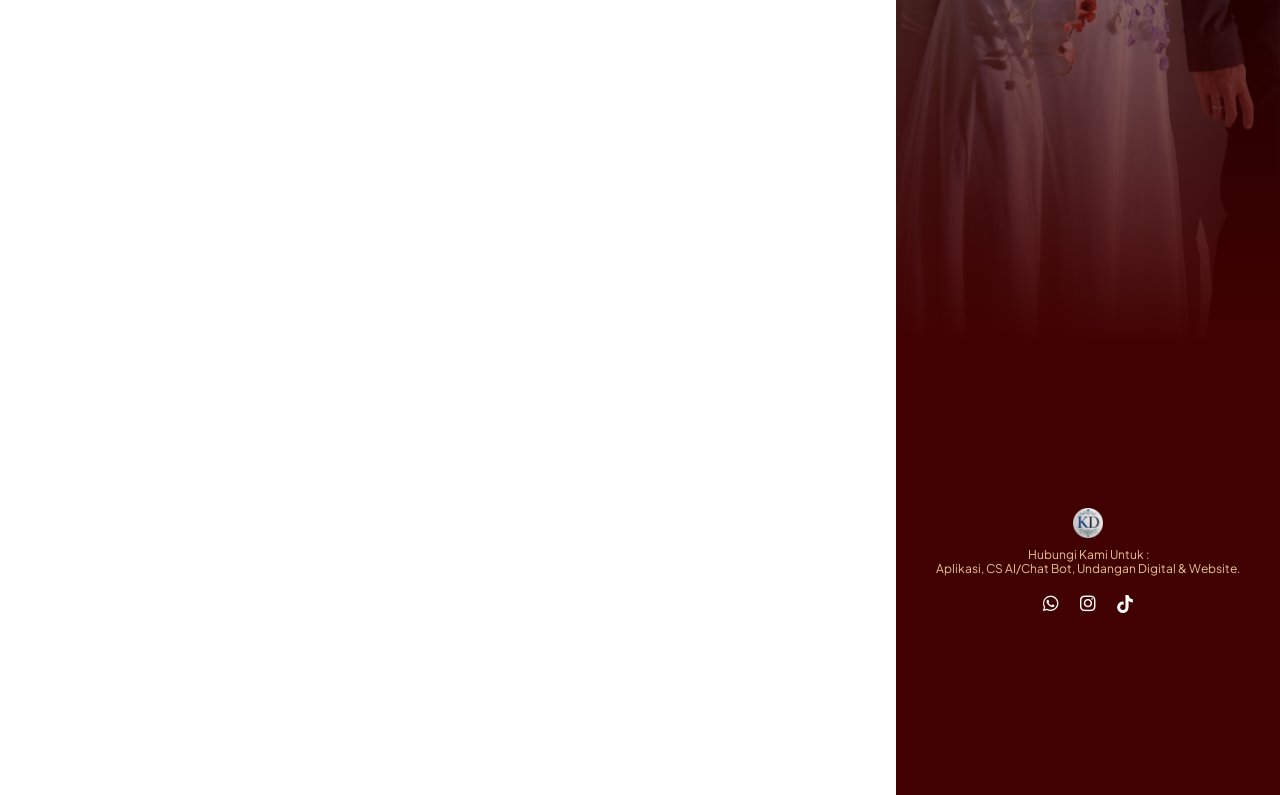
==== commit d9857f5d: "Update heading text for Kediaman Mempelai" ====
--- a/index.html
+++ b/index.html
@@ -2288,7 +2288,7 @@
 					<div class="e-con-inner">
 				<div class="elementor-element elementor-element-f5d0dda elementor-invisible elementor-widget elementor-widget-heading" data-id="f5d0dda" data-element_type="widget" data-e-type="widget" data-settings="{&quot;_animation&quot;:&quot;fadeInUp&quot;,&quot;_animation_delay&quot;:300}" data-widget_type="heading.default">
 				<div class="elementor-widget-container">
-					<span class="elementor-heading-title elementor-size-default">Kediaman Mempelai</span>				</div>
+					<span class="elementor-heading-title elementor-size-default">Kediaman Mempelai Wanita</span>				</div>
 				</div>
 				<div class="elementor-element elementor-element-66f31a1 elementor-invisible elementor-widget elementor-widget-heading" data-id="66f31a1" data-element_type="widget" data-e-type="widget" data-settings="{&quot;_animation&quot;:&quot;fadeInUp&quot;,&quot;_animation_delay&quot;:300}" data-widget_type="heading.default">
 				<div class="elementor-widget-container">
@@ -2339,7 +2339,7 @@
 				</div>
 				<div class="elementor-element elementor-element-2451d51 elementor-invisible elementor-widget elementor-widget-heading" data-id="2451d51" data-element_type="widget" data-e-type="widget" data-settings="{&quot;_animation&quot;:&quot;fadeInUp&quot;,&quot;_animation_delay&quot;:300}" data-widget_type="heading.default">
 				<div class="elementor-widget-container">
-					<span class="elementor-heading-title elementor-size-default">Kediaman Mempelai</span>				</div>
+					<span class="elementor-heading-title elementor-size-default">Kediaman Mempelai Wanita</span>				</div>
 				</div>
 				<div class="elementor-element elementor-element-5fe0e39 elementor-invisible elementor-widget elementor-widget-heading" data-id="5fe0e39" data-element_type="widget" data-e-type="widget" data-settings="{&quot;_animation&quot;:&quot;fadeInUp&quot;,&quot;_animation_delay&quot;:300}" data-widget_type="heading.default">
 				<div class="elementor-widget-container">
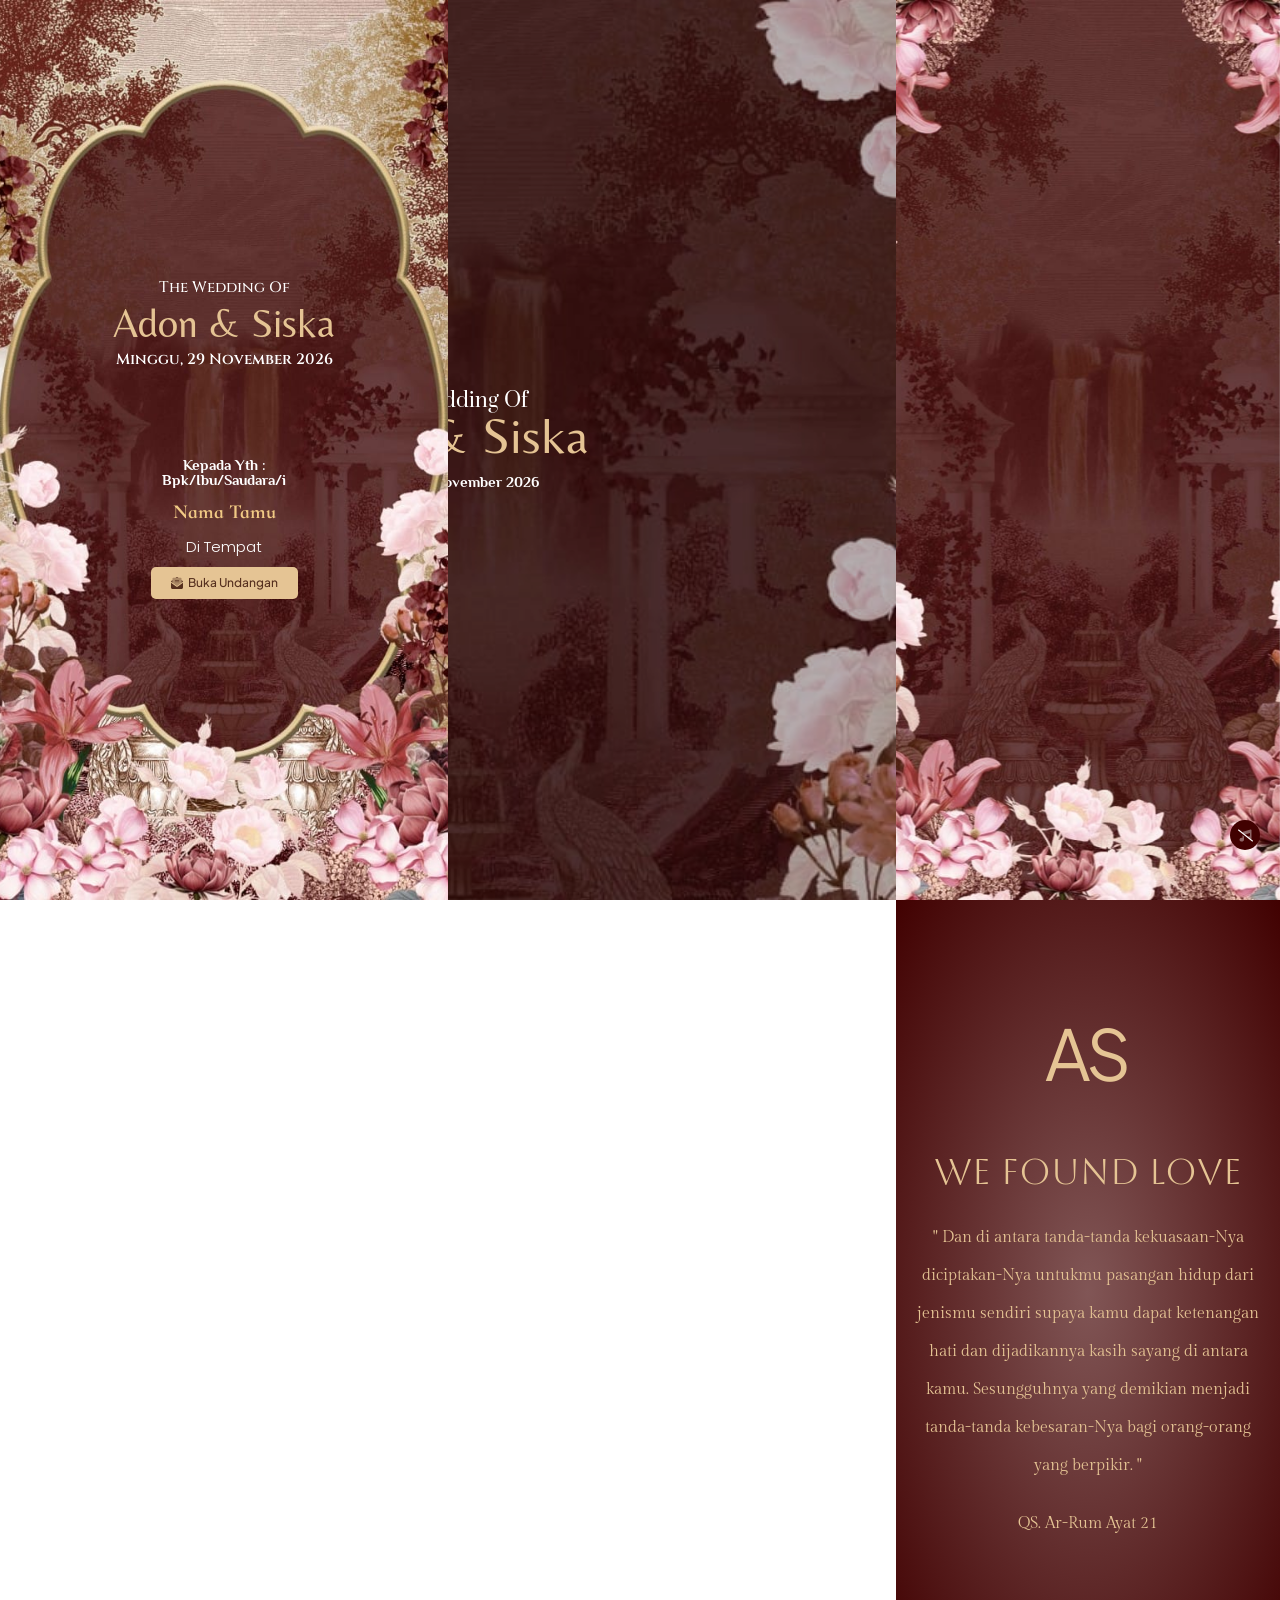
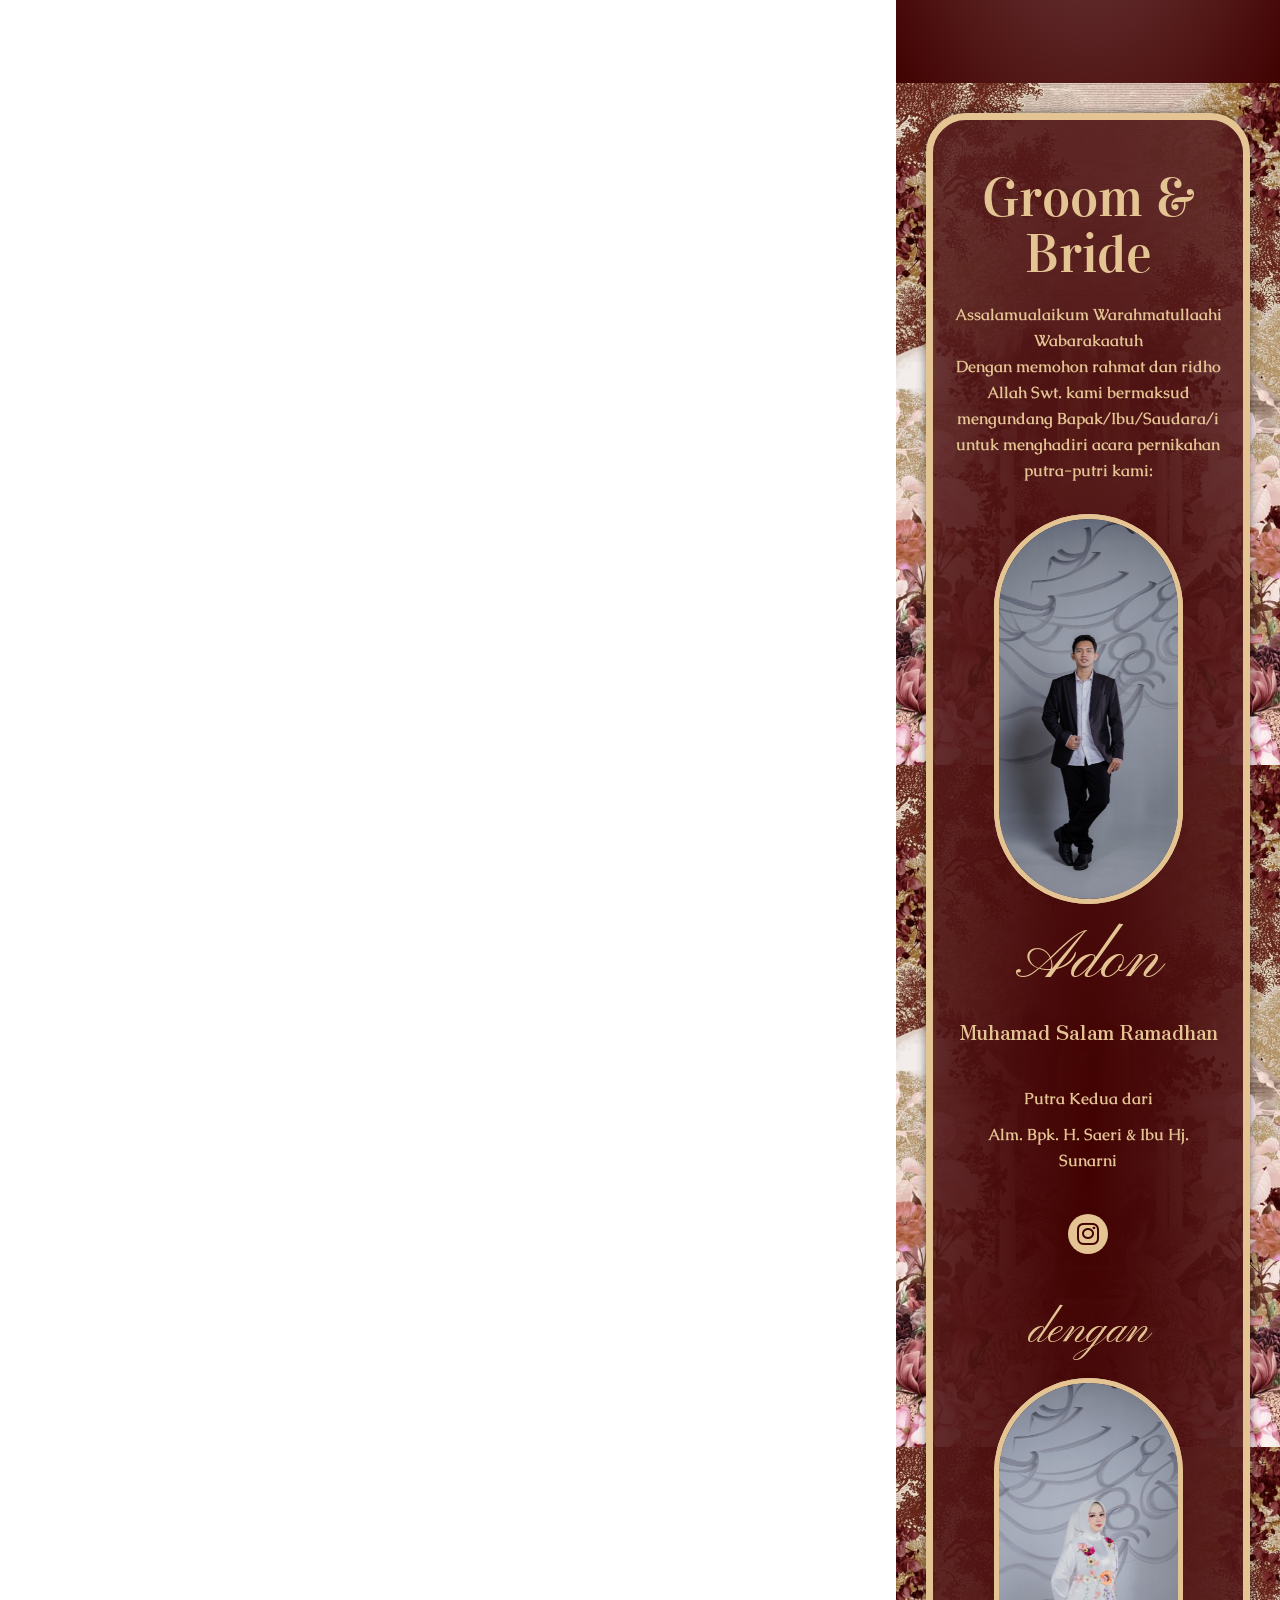
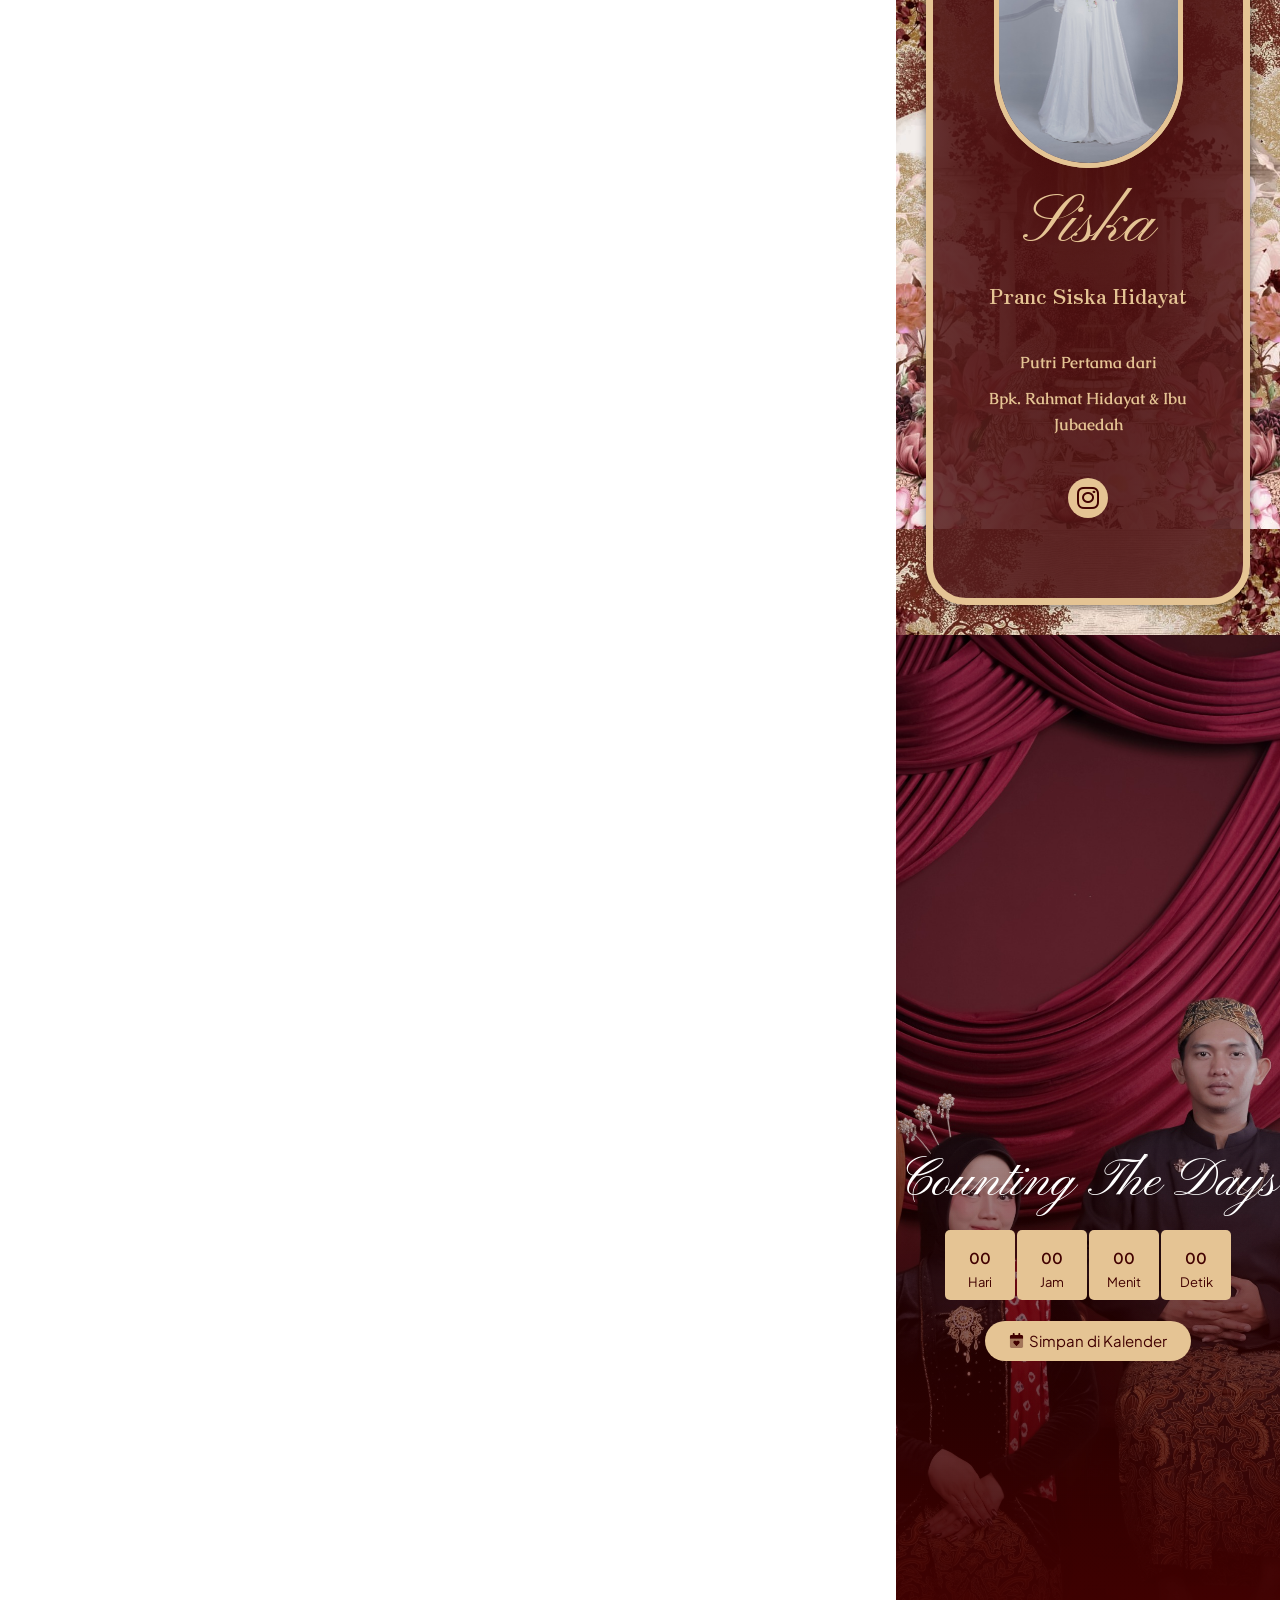
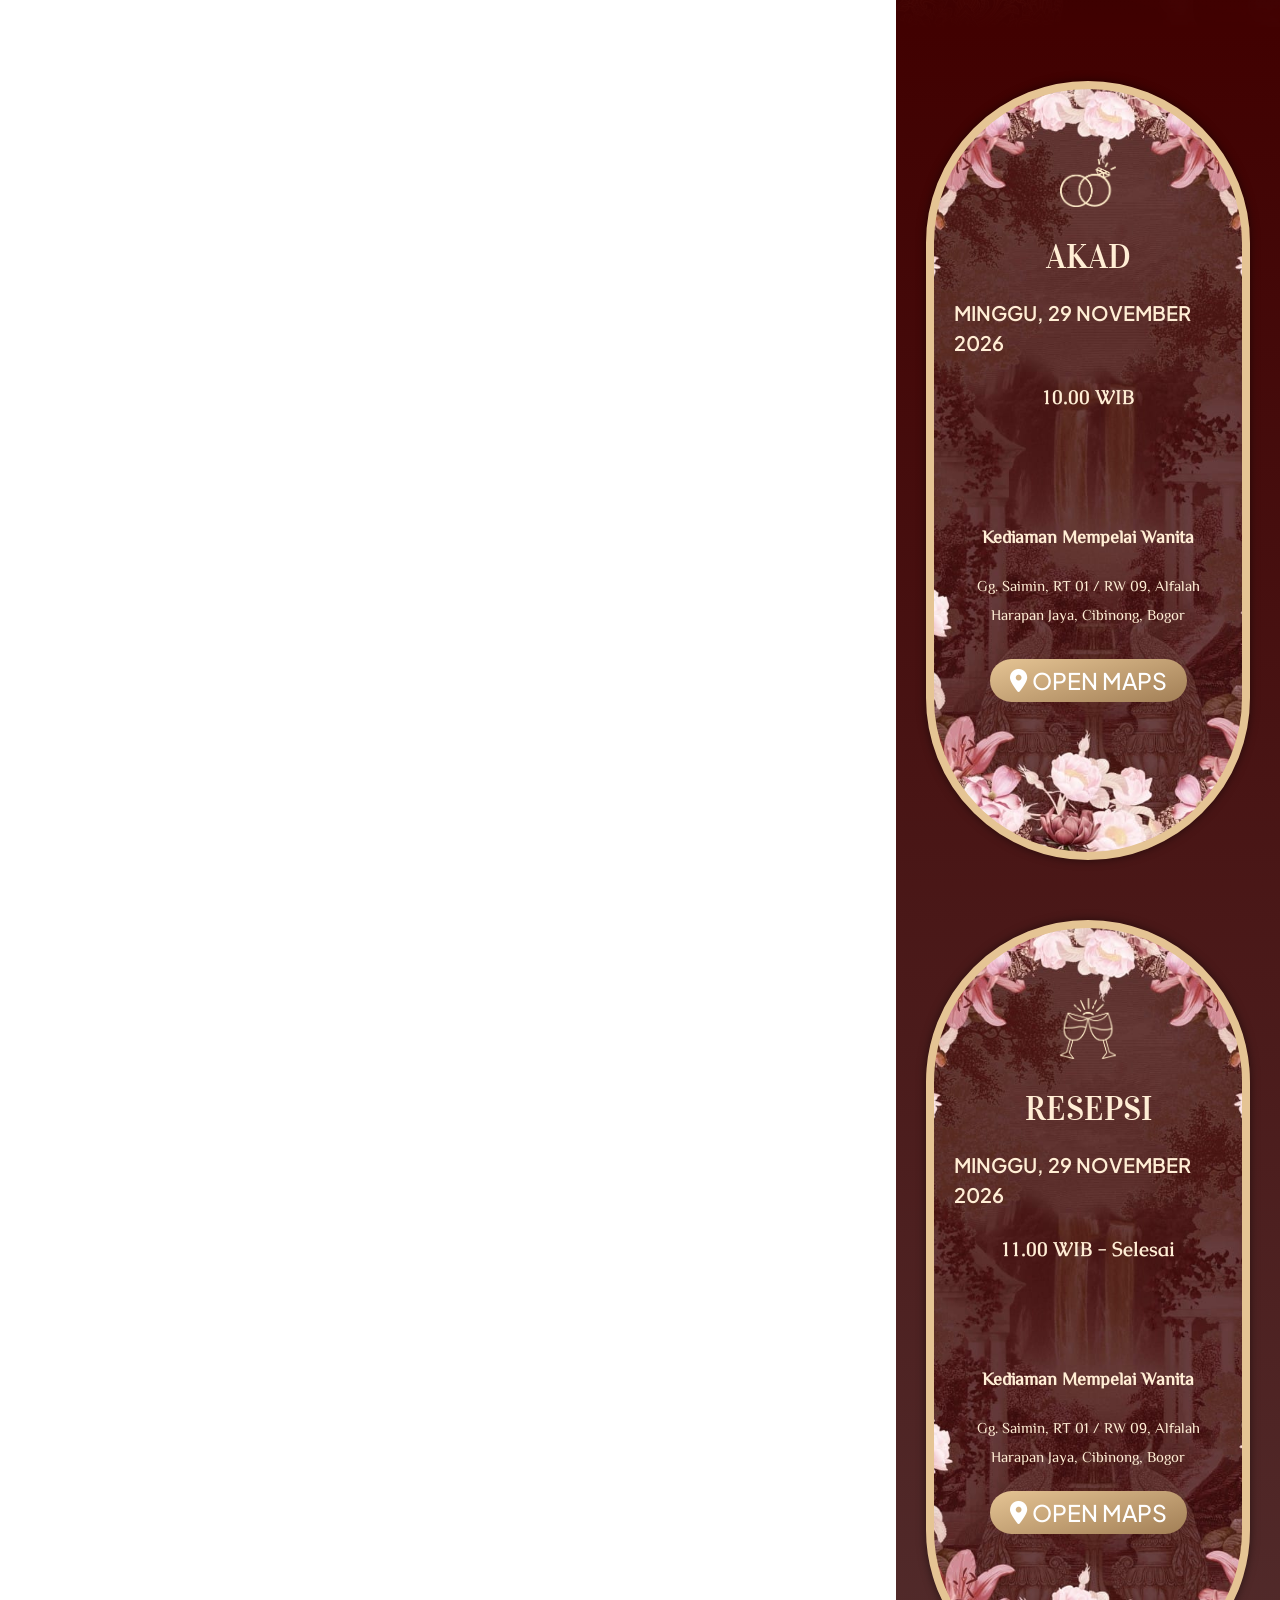
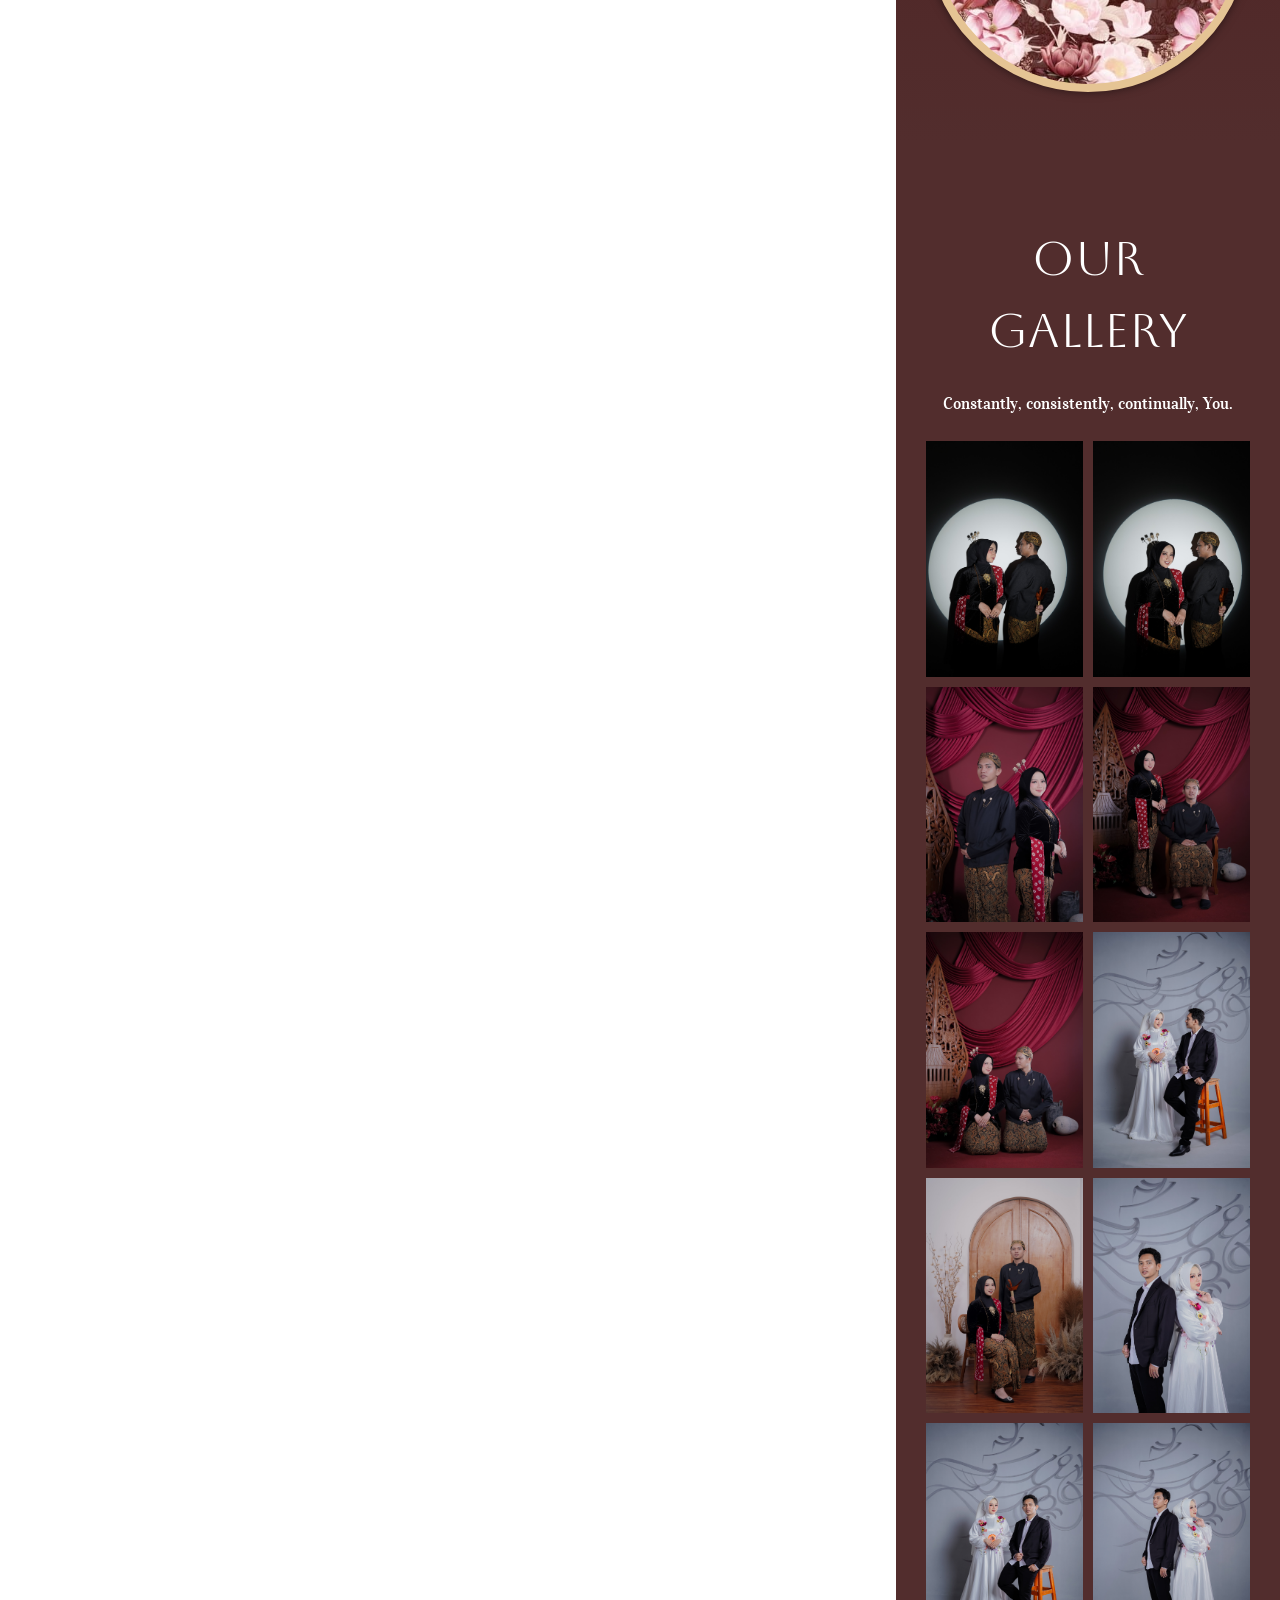
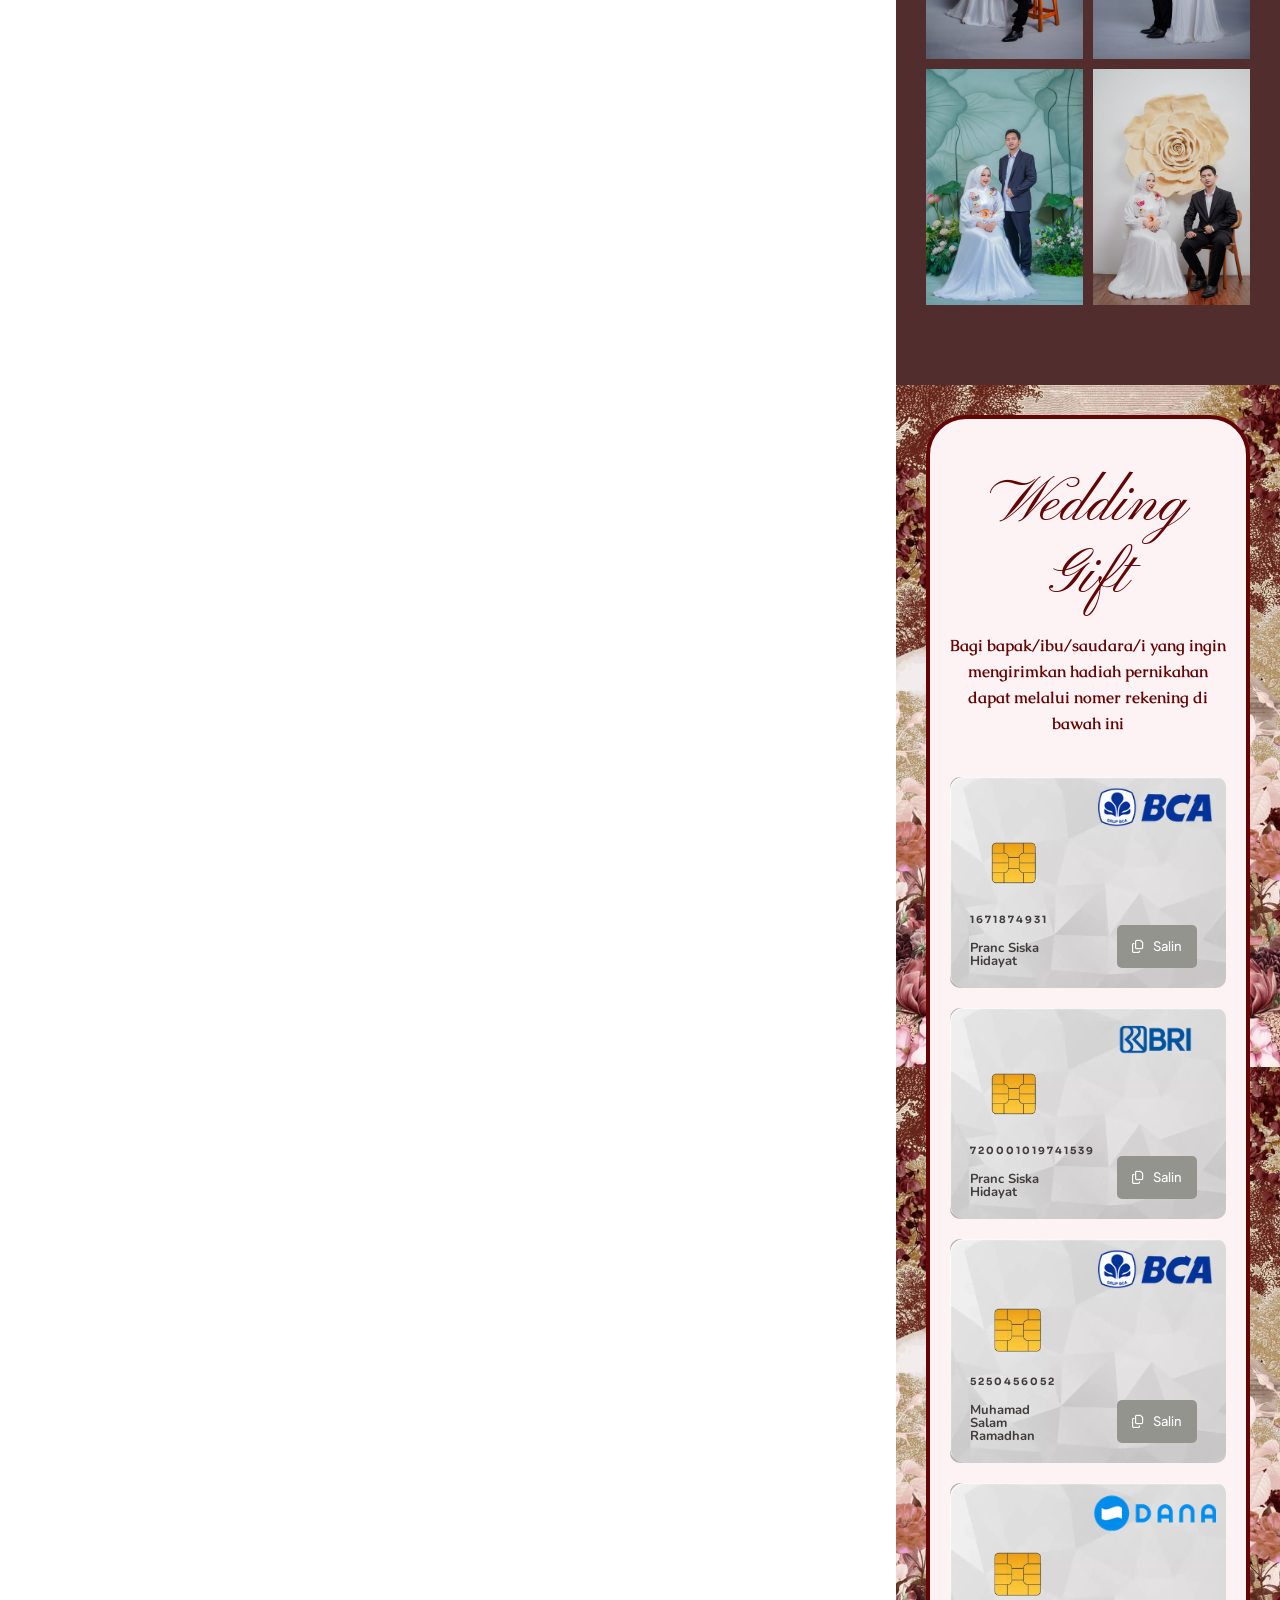
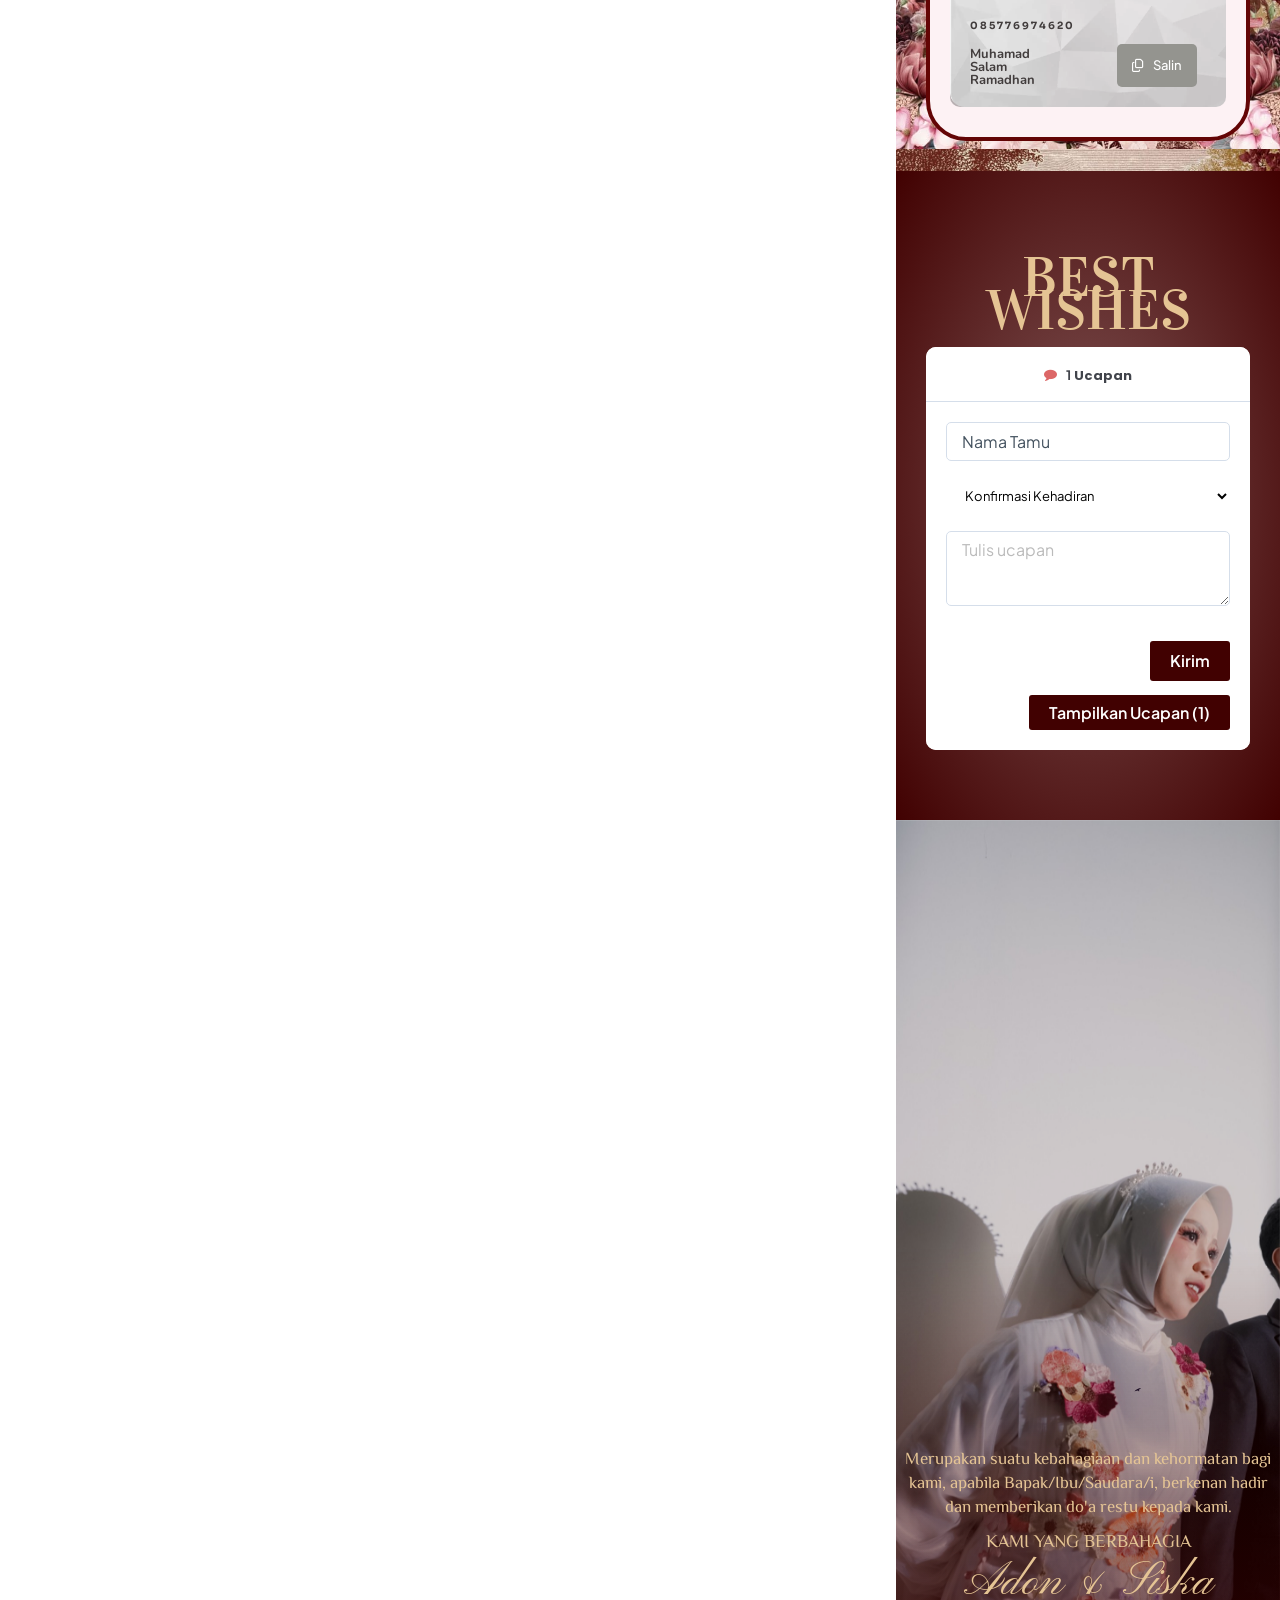
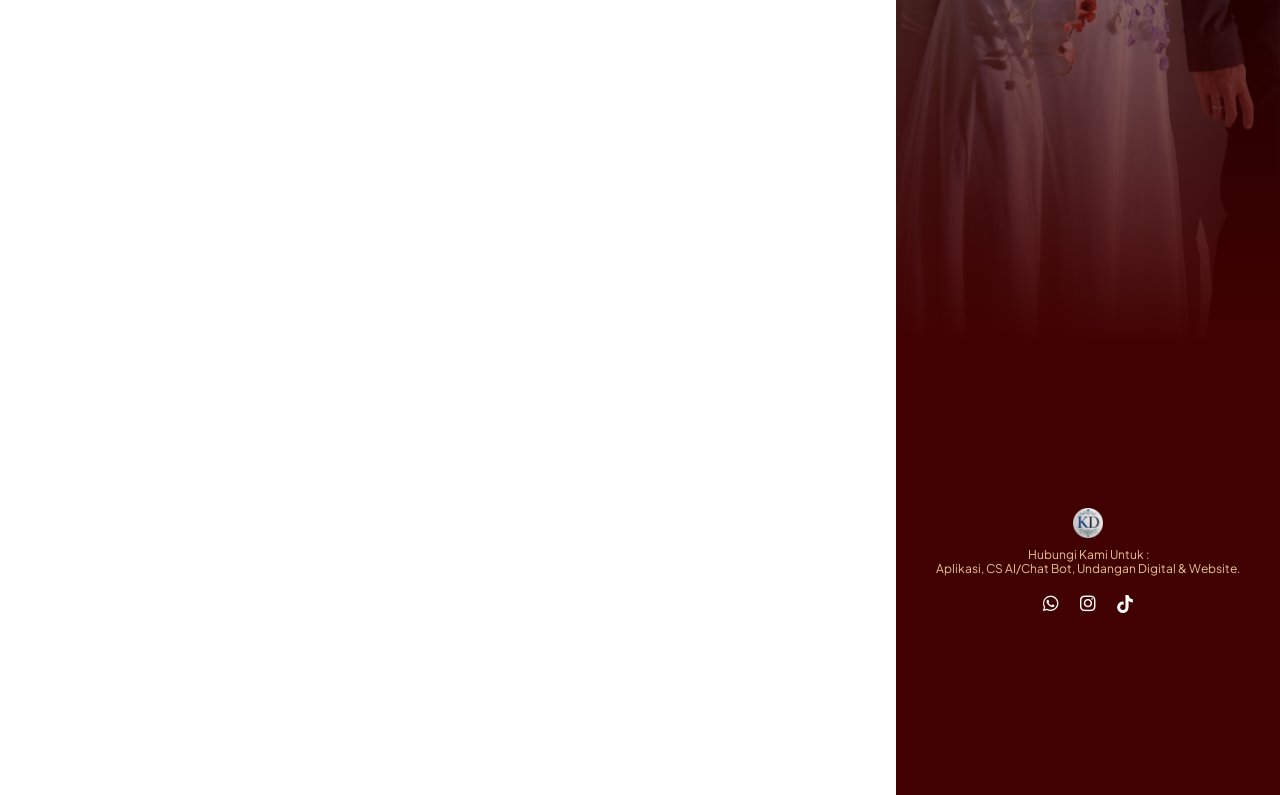
==== commit 25a3e31e: "fix: convert audio to true MP3 (LAME) and AAC (M4A) for iPhone/iOS compatibility" ====
--- a/index.html
+++ b/index.html
@@ -1730,10 +1730,10 @@
 				<div class="elementor-widget-container">
 					<h2 class="elementor-heading-title elementor-size-default">Di Tempat</h2>				</div>
 				</div>
-				<div class="elementor-element elementor-element-5051a67f elementor-align-center elementor-widget elementor-widget-button" data-id="5051a67f" data-element_type="widget" data-e-type="widget" id="tombolbuka" data-widget_type="button.default">
+				<div class="elementor-element elementor-element-5051a67f elementor-align-center elementor-widget elementor-widget-button wds-button-cover" data-id="5051a67f" data-element_type="widget" data-e-type="widget" id="tombolbuka" data-widget_type="button.default" style="cursor: pointer;">
 				<div class="elementor-widget-container">
 									<div class="elementor-button-wrapper">
-					<a class="elementor-button elementor-size-xs" role="button">
+					<a class="elementor-button elementor-size-xs wds-button-cover" role="button" href="javascript:void(0);" style="cursor: pointer;">
 						<span class="elementor-button-content-wrapper">
 						<span class="elementor-button-icon">
 				<svg xmlns="http://www.w3.org/2000/svg" viewbox="0 0 512 512"><defs><style>.fa-secondary{opacity:.4}</style></defs><path class="fa-primary" d="M511.8 202.5c-1.6-18.1-10.9-34.9-25.7-45.8L448 128.5v79.6 41.6l63.8-47.2zM512 448V242.1L294.4 403.3C283.3 411.6 269.8 416 256 416s-27.3-4.4-38.4-12.7L0 242.1V448v0c0 35.3 28.7 64 64 64H448c35.3 0 64-28.7 64-64v0zM64 249.7V208.1l0-79.6L25.9 156.7C11.1 167.6 1.8 184.4 .2 202.5L64 249.7zM289.5 11.1C279.8 3.9 268.1 0 256 0s-23.8 3.9-33.5 11L194.2 32H317.8L289.5 11.1zM176 128c-8.8 0-16 7.2-16 16s7.2 16 16 16H336c8.8 0 16-7.2 16-16s-7.2-16-16-16H176zm0 64c-8.8 0-16 7.2-16 16s7.2 16 16 16H336c8.8 0 16-7.2 16-16s-7.2-16-16-16H176z"></path><path class="fa-secondary" d="M96 32C78.3 32 64 46.3 64 64V249.7L236.7 377.6c5.6 4.1 12.4 6.4 19.3 6.4s13.7-2.2 19.3-6.4L448 249.7V64c0-17.7-14.3-32-32-32H96zm80 96H336c8.8 0 16 7.2 16 16s-7.2 16-16 16H176c-8.8 0-16-7.2-16-16s7.2-16 16-16zm0 64H336c8.8 0 16 7.2 16 16s-7.2 16-16 16H176c-8.8 0-16-7.2-16-16s7.2-16 16-16z"></path></svg>			</span>
@@ -1879,44 +1879,196 @@
 <script>
 let ytMusicPlaying = false;
 let isYT = false;
-const discMusics = document.querySelectorAll(".elementor-icon-wrapper[id*=mute-sound] .elementor-icon i");
+let isInvitationOpened = false;
+let userManuallyPaused = false;
 const topSectionEl = document.querySelectorAll(".elementor-top-section");
-document.addEventListener('DOMContentLoaded', ()=>{
-    var v = document.querySelector('.elementor-background-video-container video');
-    if (v) {
-        v.removeAttribute('autoplay');
-        v.preload = 'auto';
-    }
-})
+
+addEventListener('beforeunload', () => {
+    window.scrollTo(0,0);
+});
+function disableScroll() {
+    document.body.classList.add("stop-scrolling");
+}
+function enableScroll() {
+    document.body.classList.remove("stop-scrolling");
+}
 disableScroll();
+
 function hideAllSect(){
     if ( document.body.classList.contains('elementor-editor-active') ) return;
     for (const elSect of topSectionEl) {
-      if (elSect.matches("#cover")) {
-        continue;
-      }
+      if (elSect.matches("#cover")) continue;
       elSect.style.display = "none";
     }
 }
 function showAllSect(){
     for (const elSect of topSectionEl) {
-      if (elSect.matches("#cover")) {
-        continue;
-      }
+      if (elSect.matches("#cover")) continue;
       elSect.style.display = "";
     }
 }
-document.getElementById("tombolbuka").onclick=function(){
+
+// Sinkronisasi status UI tombol audio (ikon berputar & switch play/pause)
+function updateAudioUI(isPlaying) {
+  ytMusicPlaying = isPlaying;
+  var playBtn = document.getElementById("wds_audio_play");
+  var pauseBtn = document.getElementById("wds_audio_pause");
+  if (playBtn && pauseBtn) {
+    if (isPlaying) {
+      playBtn.style.display = "block";
+      pauseBtn.style.display = "none";
+      playBtn.classList.add("audioRotate");
+    } else {
+      playBtn.style.display = "none";
+      pauseBtn.style.display = "block";
+      playBtn.classList.remove("audioRotate");
+    }
+  }
+  var discMusics = document.querySelectorAll(".elementor-icon-wrapper[id*=mute-sound] .elementor-icon i, .elementor-widget-wds_audio .elementor-icon");
+  discMusics.forEach(function(d) {
+    if (isPlaying) d.classList.add("audioRotate");
+    else d.classList.remove("audioRotate");
+  });
+}
+
+// Unlock audio engine di iOS Safari / WebKit
+function unlockAudioEngine() {
+  try {
+    var AudioCtx = window.AudioContext || window.webkitAudioContext;
+    if (AudioCtx) {
+      if (!window._kdAudioCtx) {
+        window._kdAudioCtx = new AudioCtx();
+      }
+      if (window._kdAudioCtx.state === 'suspended') {
+        window._kdAudioCtx.resume();
+      }
+    }
+  } catch(e) {}
+}
+
+function _playAudio() {
+  userManuallyPaused = false;
+  unlockAudioEngine();
+
+  var songEl = document.getElementById("song");
+  if (songEl) {
+    isYT = false;
+    songEl.muted = false;
+
+    // Pastikan currentTime di-set aman tanpa memicu InvalidStateError di iOS WebKit
+    var setStart = function() {
+      if (songEl.currentTime < 10 || songEl.currentTime >= 207) {
+        try { songEl.currentTime = 10; } catch(e){}
+      }
+    };
+
+    if (songEl.readyState >= 1) {
+      setStart();
+    } else {
+      songEl.addEventListener('loadedmetadata', setStart, { once: true });
+      songEl.addEventListener('canplay', setStart, { once: true });
+    }
+
+    // Eksekusi play() sinkron langsung di stack event klik/tap pengguna (krusial untuk iPhone)
+    var promise = songEl.play();
+    if (promise !== undefined) {
+      promise.then(function() {
+        setStart();
+        updateAudioUI(true);
+      }).catch(function(err) {
+        console.warn("Autoplay ditunda oleh kebijakan browser:", err);
+        // Fallback: unlock pada sentuhan berikutnya di layar
+        armFallbackUnlock(songEl);
+      });
+    } else {
+      updateAudioUI(true);
+    }
+  } else {
+    isYT = true;
+    try {
+      if (window.jQuery) {
+        jQuery("iframe").each(function() {
+          if (this.id === 'youtube-player' && this.contentWindow) {
+            this.contentWindow.postMessage('{"event":"command","func":"playVideo","args":""}', '*');
+          }
+        });
+      }
+    } catch(e){}
+    updateAudioUI(true);
+  }
+}
+
+function armFallbackUnlock(songEl) {
+  var unlockHandler = function() {
+    if (!userManuallyPaused && songEl && songEl.paused) {
+      unlockAudioEngine();
+      songEl.play().then(function() {
+        if (songEl.currentTime < 10 || songEl.currentTime >= 207) {
+          try { songEl.currentTime = 10; } catch(e){}
+        }
+        updateAudioUI(true);
+      }).catch(function(){});
+    }
+    ['touchstart', 'touchend', 'click'].forEach(function(evt) {
+      document.removeEventListener(evt, unlockHandler, true);
+    });
+  };
+  ['touchstart', 'touchend', 'click'].forEach(function(evt) {
+    document.addEventListener(evt, unlockHandler, { capture: true, once: true });
+  });
+}
+
+function _pauseAudio() {
+  userManuallyPaused = true;
+  var songEl = document.getElementById("song");
+  if (songEl) {
+    try { songEl.pause(); } catch(e){}
+    isYT = false;
+  } else {
+    isYT = true;
+    try {
+      if (window.jQuery) {
+        jQuery("iframe").each(function() {
+          if (this.id === 'youtube-player' && this.contentWindow) {
+            this.contentWindow.postMessage('{"event":"command","func":"pauseVideo","args":""}', '*');
+          }
+        });
+      }
+    } catch(e){}
+  }
+  updateAudioUI(false);
+}
+
+function _toggleAudio() {
+  var songEl = document.getElementById("song");
+  if (songEl) {
+    if (songEl.paused) _playAudio();
+    else _pauseAudio();
+  } else {
+    if (ytMusicPlaying) _pauseAudio();
+    else _playAudio();
+  }
+}
+
+function handleBukaUndangan(e) {
+  if (e && e.type === 'touchstart') {
+    // izinkan gesture berjalan
+  }
+  if (isInvitationOpened) return;
+  isInvitationOpened = true;
+
   enableScroll();
+
+  // 1. Jalankan audio seketika dalam user gesture stack (krusial untuk iPhone / iOS Safari)
   _playAudio();
 
-  // 1. Langsung jalankan video motion tanpa jeda/patah
+  // 2. Jalankan background video tanpa jeda
   var bgVideo = document.querySelector('.elementor-background-video-container video');
   if (bgVideo) {
     bgVideo.muted = true;
     bgVideo.setAttribute('playsinline', 'playsinline');
     bgVideo.setAttribute('webkit-playsinline', 'webkit-playsinline');
-    bgVideo.currentTime = 0;
+    try { bgVideo.currentTime = 0; } catch(err){}
     var playPromise = bgVideo.play();
     if (playPromise !== undefined) {
       playPromise.catch(function(){});
@@ -1925,7 +2077,7 @@
 
   showAllSect();
 
-  // 2. Transisi pembukaan cover yang halus 60fps dengan GPU acceleration
+  // 3. Animasi cover keluar dengan smooth GPU acceleration
   var cover = document.getElementById("cover");
   if (cover) {
     cover.style.willChange = "transform, opacity";
@@ -1936,90 +2088,82 @@
       cover.style.display = "none";
     }, 1150);
   } else {
-    jQuery("#cover").fadeOut(800);
-  }
-};
-discMusics.forEach((disc) => {
-    disc.onclick=function(){
-        _pauseAudio();
-    };
-})
-document.addEventListener("DOMContentLoaded", function(){
-    var songEl = document.getElementById("song");
-    if(!songEl) return;
+    if (window.jQuery) jQuery("#cover").fadeOut(800);
+  }
+}
+
+document.addEventListener("DOMContentLoaded", function() {
+  var songEl = document.getElementById("song");
+  if (songEl) {
     songEl.loop = false;
-    songEl.addEventListener("play", function(){
-        if(songEl.currentTime < 10 || songEl.currentTime >= 207){ songEl.currentTime = 10; }
+    songEl.addEventListener("timeupdate", function() {
+      if (songEl.currentTime >= 207) {
+        try { songEl.currentTime = 10; } catch(e){}
+        if (!userManuallyPaused) {
+          songEl.play().catch(function(){});
+        } else {
+          songEl.pause();
+          updateAudioUI(false);
+        }
+      }
     });
-    songEl.addEventListener("timeupdate", function(){
-        if(songEl.currentTime >= 207){
-            songEl.pause();
-            songEl.currentTime = 10;
-            ytMusicPlaying = false;
-            discMusics.forEach(function(d){ d.classList.remove("audioRotate"); });
-            try{
-                if(window.jQuery){ jQuery("#wds_audio_play").show(); jQuery("#wds_audio_pause").hide(); }
-            }catch(e){}
-        }
+    songEl.addEventListener("ended", function() {
+      try { songEl.currentTime = 10; } catch(e){}
+      if (!userManuallyPaused) {
+        songEl.play().catch(function(){});
+      }
     });
-})
-
-
-
-
-
-
-addEventListener('beforeunload', () => {
-    window.scrollTo(0,0)
+  }
+
+  // Bind tombol buka undangan ke semua event sentuhan & klik
+  var btn = document.getElementById("tombolbuka");
+  if (btn) {
+    btn.addEventListener("click", handleBukaUndangan);
+    btn.addEventListener("touchend", handleBukaUndangan, { passive: true });
+    var innerA = btn.querySelector("a");
+    if (innerA) {
+      innerA.addEventListener("click", handleBukaUndangan);
+      innerA.addEventListener("touchend", handleBukaUndangan, { passive: true });
+    }
+  }
+
+  // Bind floating music control
+  var playBtn = document.getElementById("wds_audio_play");
+  var pauseBtn = document.getElementById("wds_audio_pause");
+  [playBtn, pauseBtn].forEach(function(el) {
+    if (el) {
+      el.addEventListener("click", function(e) {
+        e.preventDefault();
+        e.stopPropagation();
+        _toggleAudio();
+      });
+    }
+  });
+
+  var v = document.querySelector('.elementor-background-video-container video');
+  if (v) {
+    v.removeAttribute('autoplay');
+    v.preload = 'auto';
+  }
 });
-function disableScroll() {
-    document.body.classList.add("stop-scrolling");
-}
-  
-function enableScroll() {
-    document.body.classList.remove("stop-scrolling");
-}
-function _playAudio(){
-    if(!ytMusicPlaying) {
-        if(document.body.contains(document.getElementById("song"))) {
-        var songEl = document.getElementById("song");
-        if(songEl.currentTime < 10 || songEl.currentTime >= 207){ songEl.currentTime = 10; }
-        songEl.play();
-        isYT = false;
-      } else {
-        isYT = true;
-            jQuery("iframe").each(function() {
-                if(this.id==='youtube-player') jQuery(this)[0].contentWindow.postMessage('{"event":"command","func":"playVideo","args":""}', '*')
-                //jQuery("#ytSound").animate({ bottom: "0px"}, 1500);
-            });
-      }
-        ytMusicPlaying = true;
-        discMusics.forEach((disc) => {
-            disc.classList.add('audioRotate');
-        })
+
+// Listener tab visibility yang aman
+document.addEventListener("visibilitychange", function() {
+  var songEl = document.getElementById("song");
+  if (!songEl) return;
+  if (document.hidden) {
+    if (!songEl.paused) {
+      songEl.pause();
+      updateAudioUI(false);
     }
-}
-function _pauseAudio(){
-    if(ytMusicPlaying) {
-        if(document.body.contains(document.getElementById("song"))) {
-        document.getElementById("song").pause();
-        isYT = false;
-      } else {
-        isYT = true;
-            jQuery("iframe").each(function() {
-                if(this.id==='youtube-player') jQuery(this)[0].contentWindow.postMessage('{"event":"command","func":"pauseVideo","args":""}', '*');
-                //jQuery("#ytSound").animate({ bottom: "-320px"}, 1500);
-            });
-      }
-      ytMusicPlaying = false;
-        discMusics.forEach((disc) => {
-            disc.classList.remove('audioRotate');
-        })
-    } else {
-        
-        _playAudio()
+  } else {
+    if (isInvitationOpened && !userManuallyPaused && songEl.paused) {
+      songEl.play().then(function() {
+        updateAudioUI(true);
+      }).catch(function(){});
     }
-}
+  }
+});
 </script>				</div>
 				</div>
 				<div class="elementor-element elementor-element-7d796425 elementor-widget elementor-widget-spacer" data-id="7d796425" data-element_type="widget" data-e-type="widget" data-widget_type="spacer.default">
@@ -2970,14 +3114,10 @@
 			</div>
 
 			<div id="wds-audio-box" style="display:none !important;">
-
-				
-										
-					<audio id="song">
-						<source src="nantikitasepertiini-batassenja.mp3" type="audio/mp3">
-					</audio>
-
-				
+				<audio id="song" preload="auto" playsinline webkit-playsinline src="nantikitasepertiini-batassenja.mp3">
+					<source src="nantikitasepertiini-batassenja.m4a" type="audio/mp4">
+					<source src="nantikitasepertiini-batassenja.mp3" type="audio/mpeg">
+				</audio>
 			</div>
 
 							</div>
@@ -3400,16 +3540,6 @@
 jQuery('head').append( '<meta name="viewport" content="width=device-width, initial-scale=1.0, maximum-scale=1.0, user-scalable=no">' );
 </script>
 
-<script>
-const wdpAudio = document.body.contains(document.getElementById('song'))?document.getElementById('song'):false;
-document.addEventListener("visibilitychange", event => {
-  if (document.visibilityState === "visible") {
-    wdpAudio && wdpAudio.play();
-  } else {
-    wdpAudio && wdpAudio.pause();
-  }
-})
-</script>
 <style id="e-addons-template-dynamic-164270d-inline">.elementor:is(.e-post-4689,.e-loop-item-4689) .elementor-element.elementor-element-164270d:not(.elementor-motion-effects-element-type-background), .elementor:is(.e-post-4689,.e-loop-item-4689) .elementor-element.elementor-element-164270d > .elementor-motion-effects-container > .elementor-motion-effects-layer{background-image: url("wp-content/uploads/jet-form-builder/cedebb6e872f539bef8c3f919874e9d7/2024/08/SAVE-THE-DATE-2.jpg");--e-bg-lazyload:url("wp-content/uploads/jet-form-builder/cedebb6e872f539bef8c3f919874e9d7/2024/08/SAVE-THE-DATE-2.jpg");background-position: center center;background-size: cover;}</style>	
 </body>
 </html>
